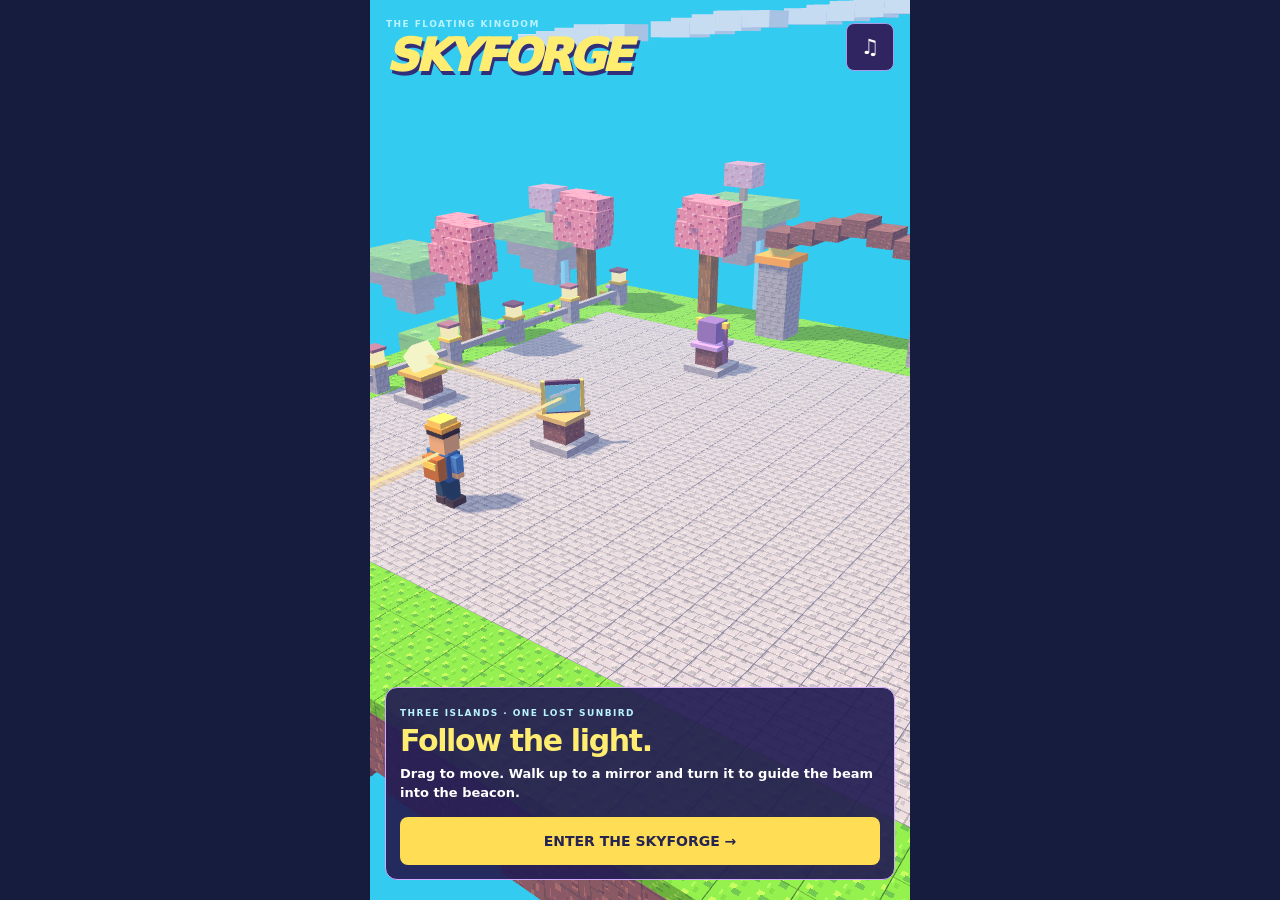
==== index.html @ f1adde7d "Publish SKYFORGE SIGNALS: three floating-island light puzzles" ====
<!doctype html><html lang="en"><head><meta charset="utf-8"><meta name="viewport" content="width=device-width,initial-scale=1,viewport-fit=cover"><title>Skyforge Signals</title><style>*{box-sizing:border-box}body{margin:0;background:#151c3d;color:white;font:700 15px system-ui}main{position:relative;width:min(100%,540px);height:100dvh;margin:auto;overflow:hidden;background:#36bceb;touch-action:none}canvas{width:100%;height:100%;display:block}header{position:absolute;inset:max(13px,env(safe-area-inset-top)) 16px auto;display:flex;align-items:center;justify-content:space-between;pointer-events:none}h1{font:1000 italic clamp(30px,9vw,45px)/.95 system-ui;letter-spacing:-.08em;color:#ffed71;text-shadow:2px 4px #322f7a;margin:4px 0}small{font-size:9px;letter-spacing:.16em;color:#b9f3ff}button{min-height:48px;border:0;border-radius:8px;background:#ffdd55;color:#262451;font:900 14px system-ui;cursor:pointer}#sound{pointer-events:auto;width:48px;background:#302560;color:white;border:1px solid #a59dea;font-size:21px}#panel,#hud{position:absolute;background:#241e53ed;border:1px solid #d2aaff;border-radius:12px;padding:14px}#panel{inset:auto 15px max(20px,env(safe-area-inset-bottom))}#hud{inset:77px 15px auto;padding:8px 12px;pointer-events:none}#hud strong{display:block;font-size:13px}h2{font-size:30px;letter-spacing:-.045em;color:#ffed71;margin:3px 0}p{font-size:13px;line-height:1.45;margin:7px 0 14px}#go{width:100%}#rotate{position:absolute;bottom:24px;right:16px;width:76px;height:72px;font-size:31px;line-height:.94;box-shadow:0 4px #d89140}#rotate span{display:block;font-size:10px;margin-top:4px}#stick{position:absolute;bottom:24px;left:16px;border:2px solid #d9d2ff90;border-radius:50%;width:88px;height:88px;pointer-events:none;background:#23225055;display:grid;place-items:center}#stick b{width:38px;height:38px;border-radius:50%;background:#ddd2ffb0}#caption{position:absolute;inset:25% 15px auto;text-align:center;font-style:italic;font-size:23px;color:#fff064;text-shadow:0 3px #34265d;pointer-events:none}[hidden]{display:none!important}
</style></head>
<body><main><canvas aria-label="Floating island and mirror puzzle"></canvas>
<header><div><small>THE FLOATING KINGDOM</small><h1>SKYFORGE</h1></div><button id="sound" aria-label="Toggle music">♫</button></header>
<div id="hud" hidden><small id="chapter"></small><strong id="task">Route light to the beacon</strong></div>
<div id="caption" role="status"></div><div id="stick" hidden><b></b></div><button id="rotate" hidden>↻<span>TURN</span></button>
<section id="panel"><small>THREE ISLANDS · ONE LOST SUNBIRD</small><h2 id="title">Follow the light.</h2><p id="desc">Drag to move. Walk up to a mirror and turn it to guide the beam into the beacon.</p><button id="go">ENTER THE SKYFORGE →</button></section></main>
<script>/**
 * @license
 * Copyright 2010-2022 Three.js Authors
 * SPDX-License-Identifier: MIT
 */
!function(t,e){"object"==typeof exports&&"undefined"!=typeof module?e(exports):"function"==typeof define&&define.amd?define(["exports"],e):e((t="undefined"!=typeof globalThis?globalThis:t||self).THREE={})}(this,(function(t){"use strict";const e="147",i=100,n=300,r=301,s=302,a=303,o=304,l=306,c=1e3,h=1001,u=1002,d=1003,p=1004,m=1005,f=1006,g=1007,v=1008,x=1009,_=1012,y=1014,M=1015,b=1016,S=1020,w=1023,T=1026,A=1027,E=33776,C=33777,L=33778,R=33779,P=35840,I=35841,D=35842,N=35843,O=37492,z=37496,U=37808,B=37809,F=37810,k=37811,G=37812,V=37813,H=37814,W=37815,j=37816,q=37817,X=37818,Y=37819,Z=37820,J=37821,K=36492,$=2300,Q=2301,tt=2302,et=2400,it=2401,nt=2402,rt=2500,st=2501,at=3e3,ot=3001,lt="srgb",ct="srgb-linear",ht=7680,ut=35044,dt="300 es",pt=1035;class mt{addEventListener(t,e){void 0===this._listeners&&(this._listeners={});const i=this._listeners;void 0===i[t]&&(i[t]=[]),-1===i[t].indexOf(e)&&i[t].push(e)}hasEventListener(t,e){if(void 0===this._listeners)return!1;const i=this._listeners;return void 0!==i[t]&&-1!==i[t].indexOf(e)}removeEventListener(t,e){if(void 0===this._listeners)return;const i=this._listeners[t];if(void 0!==i){const t=i.indexOf(e);-1!==t&&i.splice(t,1)}}dispatchEvent(t){if(void 0===this._listeners)return;const e=this._listeners[t.type];if(void 0!==e){t.target=this;const i=e.slice(0);for(let e=0,n=i.length;e<n;e++)i[e].call(this,t);t.target=null}}}const ft=["00","01","02","03","04","05","06","07","08","09","0a","0b","0c","0d","0e","0f","10","11","12","13","14","15","16","17","18","19","1a","1b","1c","1d","1e","1f","20","21","22","23","24","25","26","27","28","29","2a","2b","2c","2d","2e","2f","30","31","32","33","34","35","36","37","38","39","3a","3b","3c","3d","3e","3f","40","41","42","43","44","45","46","47","48","49","4a","4b","4c","4d","4e","4f","50","51","52","53","54","55","56","57","58","59","5a","5b","5c","5d","5e","5f","60","61","62","63","64","65","66","67","68","69","6a","6b","6c","6d","6e","6f","70","71","72","73","74","75","76","77","78","79","7a","7b","7c","7d","7e","7f","80","81","82","83","84","85","86","87","88","89","8a","8b","8c","8d","8e","8f","90","91","92","93","94","95","96","97","98","99","9a","9b","9c","9d","9e","9f","a0","a1","a2","a3","a4","a5","a6","a7","a8","a9","aa","ab","ac","ad","ae","af","b0","b1","b2","b3","b4","b5","b6","b7","b8","b9","ba","bb","bc","bd","be","bf","c0","c1","c2","c3","c4","c5","c6","c7","c8","c9","ca","cb","cc","cd","ce","cf","d0","d1","d2","d3","d4","d5","d6","d7","d8","d9","da","db","dc","dd","de","df","e0","e1","e2","e3","e4","e5","e6","e7","e8","e9","ea","eb","ec","ed","ee","ef","f0","f1","f2","f3","f4","f5","f6","f7","f8","f9","fa","fb","fc","fd","fe","ff"];let gt=1234567;const vt=Math.PI/180,xt=180/Math.PI;function _t(){const t=4294967295*Math.random()|0,e=4294967295*Math.random()|0,i=4294967295*Math.random()|0,n=4294967295*Math.random()|0;return(ft[255&t]+ft[t>>8&255]+ft[t>>16&255]+ft[t>>24&255]+"-"+ft[255&e]+ft[e>>8&255]+"-"+ft[e>>16&15|64]+ft[e>>24&255]+"-"+ft[63&i|128]+ft[i>>8&255]+"-"+ft[i>>16&255]+ft[i>>24&255]+ft[255&n]+ft[n>>8&255]+ft[n>>16&255]+ft[n>>24&255]).toLowerCase()}function yt(t,e,i){return Math.max(e,Math.min(i,t))}function Mt(t,e){return(t%e+e)%e}function bt(t,e,i){return(1-i)*t+i*e}function St(t){return 0==(t&t-1)&&0!==t}function wt(t){return Math.pow(2,Math.ceil(Math.log(t)/Math.LN2))}function Tt(t){return Math.pow(2,Math.floor(Math.log(t)/Math.LN2))}function At(t,e){switch(e.constructor){case Float32Array:return t;case Uint16Array:return t/65535;case Uint8Array:return t/255;case Int16Array:return Math.max(t/32767,-1);case Int8Array:return Math.max(t/127,-1);default:throw new Error("Invalid component type.")}}function Et(t,e){switch(e.constructor){case Float32Array:return t;case Uint16Array:return Math.round(65535*t);case Uint8Array:return Math.round(255*t);case Int16Array:return Math.round(32767*t);case Int8Array:return Math.round(127*t);default:throw new Error("Invalid component type.")}}var Ct=Object.freeze({__proto__:null,DEG2RAD:vt,RAD2DEG:xt,generateUUID:_t,clamp:yt,euclideanModulo:Mt,mapLinear:function(t,e,i,n,r){return n+(t-e)*(r-n)/(i-e)},inverseLerp:function(t,e,i){return t!==e?(i-t)/(e-t):0},lerp:bt,damp:function(t,e,i,n){return bt(t,e,1-Math.exp(-i*n))},pingpong:function(t,e=1){return e-Math.abs(Mt(t,2*e)-e)},smoothstep:function(t,e,i){return t<=e?0:t>=i?1:(t=(t-e)/(i-e))*t*(3-2*t)},smootherstep:function(t,e,i){return t<=e?0:t>=i?1:(t=(t-e)/(i-e))*t*t*(t*(6*t-15)+10)},randInt:function(t,e){return t+Math.floor(Math.random()*(e-t+1))},randFloat:function(t,e){return t+Math.random()*(e-t)},randFloatSpread:function(t){return t*(.5-Math.random())},seededRandom:function(t){void 0!==t&&(gt=t);let e=gt+=1831565813;return e=Math.imul(e^e>>>15,1|e),e^=e+Math.imul(e^e>>>7,61|e),((e^e>>>14)>>>0)/4294967296},degToRad:function(t){return t*vt},radToDeg:function(t){return t*xt},isPowerOfTwo:St,ceilPowerOfTwo:wt,floorPowerOfTwo:Tt,setQuaternionFromProperEuler:function(t,e,i,n,r){const s=Math.cos,a=Math.sin,o=s(i/2),l=a(i/2),c=s((e+n)/2),h=a((e+n)/2),u=s((e-n)/2),d=a((e-n)/2),p=s((n-e)/2),m=a((n-e)/2);switch(r){case"XYX":t.set(o*h,l*u,l*d,o*c);break;case"YZY":t.set(l*d,o*h,l*u,o*c);break;case"ZXZ":t.set(l*u,l*d,o*h,o*c);break;case"XZX":t.set(o*h,l*m,l*p,o*c);break;case"YXY":t.set(l*p,o*h,l*m,o*c);break;case"ZYZ":t.set(l*m,l*p,o*h,o*c);break;default:console.warn("THREE.MathUtils: .setQuaternionFromProperEuler() encountered an unknown order: "+r)}},normalize:Et,denormalize:At});class Lt{constructor(t=0,e=0){Lt.prototype.isVector2=!0,this.x=t,this.y=e}get width(){return this.x}set width(t){this.x=t}get height(){return this.y}set height(t){this.y=t}set(t,e){return this.x=t,this.y=e,this}setScalar(t){return this.x=t,this.y=t,this}setX(t){return this.x=t,this}setY(t){return this.y=t,this}setComponent(t,e){switch(t){case 0:this.x=e;break;case 1:this.y=e;break;default:throw new Error("index is out of range: "+t)}return this}getComponent(t){switch(t){case 0:return this.x;case 1:return this.y;default:throw new Error("index is out of range: "+t)}}clone(){return new this.constructor(this.x,this.y)}copy(t){return this.x=t.x,this.y=t.y,this}add(t){return this.x+=t.x,this.y+=t.y,this}addScalar(t){return this.x+=t,this.y+=t,this}addVectors(t,e){return this.x=t.x+e.x,this.y=t.y+e.y,this}addScaledVector(t,e){return this.x+=t.x*e,this.y+=t.y*e,this}sub(t){return this.x-=t.x,this.y-=t.y,this}subScalar(t){return this.x-=t,this.y-=t,this}subVectors(t,e){return this.x=t.x-e.x,this.y=t.y-e.y,this}multiply(t){return this.x*=t.x,this.y*=t.y,this}multiplyScalar(t){return this.x*=t,this.y*=t,this}divide(t){return this.x/=t.x,this.y/=t.y,this}divideScalar(t){return this.multiplyScalar(1/t)}applyMatrix3(t){const e=this.x,i=this.y,n=t.elements;return this.x=n[0]*e+n[3]*i+n[6],this.y=n[1]*e+n[4]*i+n[7],this}min(t){return this.x=Math.min(this.x,t.x),this.y=Math.min(this.y,t.y),this}max(t){return this.x=Math.max(this.x,t.x),this.y=Math.max(this.y,t.y),this}clamp(t,e){return this.x=Math.max(t.x,Math.min(e.x,this.x)),this.y=Math.max(t.y,Math.min(e.y,this.y)),this}clampScalar(t,e){return this.x=Math.max(t,Math.min(e,this.x)),this.y=Math.max(t,Math.min(e,this.y)),this}clampLength(t,e){const i=this.length();return this.divideScalar(i||1).multiplyScalar(Math.max(t,Math.min(e,i)))}floor(){return this.x=Math.floor(this.x),this.y=Math.floor(this.y),this}ceil(){return this.x=Math.ceil(this.x),this.y=Math.ceil(this.y),this}round(){return this.x=Math.round(this.x),this.y=Math.round(this.y),this}roundToZero(){return this.x=this.x<0?Math.ceil(this.x):Math.floor(this.x),this.y=this.y<0?Math.ceil(this.y):Math.floor(this.y),this}negate(){return this.x=-this.x,this.y=-this.y,this}dot(t){return this.x*t.x+this.y*t.y}cross(t){return this.x*t.y-this.y*t.x}lengthSq(){return this.x*this.x+this.y*this.y}length(){return Math.sqrt(this.x*this.x+this.y*this.y)}manhattanLength(){return Math.abs(this.x)+Math.abs(this.y)}normalize(){return this.divideScalar(this.length()||1)}angle(){return Math.atan2(-this.y,-this.x)+Math.PI}distanceTo(t){return Math.sqrt(this.distanceToSquared(t))}distanceToSquared(t){const e=this.x-t.x,i=this.y-t.y;return e*e+i*i}manhattanDistanceTo(t){return Math.abs(this.x-t.x)+Math.abs(this.y-t.y)}setLength(t){return this.normalize().multiplyScalar(t)}lerp(t,e){return this.x+=(t.x-this.x)*e,this.y+=(t.y-this.y)*e,this}lerpVectors(t,e,i){return this.x=t.x+(e.x-t.x)*i,this.y=t.y+(e.y-t.y)*i,this}equals(t){return t.x===this.x&&t.y===this.y}fromArray(t,e=0){return this.x=t[e],this.y=t[e+1],this}toArray(t=[],e=0){return t[e]=this.x,t[e+1]=this.y,t}fromBufferAttribute(t,e){return this.x=t.getX(e),this.y=t.getY(e),this}rotateAround(t,e){const i=Math.cos(e),n=Math.sin(e),r=this.x-t.x,s=this.y-t.y;return this.x=r*i-s*n+t.x,this.y=r*n+s*i+t.y,this}random(){return this.x=Math.random(),this.y=Math.random(),this}*[Symbol.iterator](){yield this.x,yield this.y}}class Rt{constructor(){Rt.prototype.isMatrix3=!0,this.elements=[1,0,0,0,1,0,0,0,1]}set(t,e,i,n,r,s,a,o,l){const c=this.elements;return c[0]=t,c[1]=n,c[2]=a,c[3]=e,c[4]=r,c[5]=o,c[6]=i,c[7]=s,c[8]=l,this}identity(){return this.set(1,0,0,0,1,0,0,0,1),this}copy(t){const e=this.elements,i=t.elements;return e[0]=i[0],e[1]=i[1],e[2]=i[2],e[3]=i[3],e[4]=i[4],e[5]=i[5],e[6]=i[6],e[7]=i[7],e[8]=i[8],this}extractBasis(t,e,i){return t.setFromMatrix3Column(this,0),e.setFromMatrix3Column(this,1),i.setFromMatrix3Column(this,2),this}setFromMatrix4(t){const e=t.elements;return this.set(e[0],e[4],e[8],e[1],e[5],e[9],e[2],e[6],e[10]),this}multiply(t){return this.multiplyMatrices(this,t)}premultiply(t){return this.multiplyMatrices(t,this)}multiplyMatrices(t,e){const i=t.elements,n=e.elements,r=this.elements,s=i[0],a=i[3],o=i[6],l=i[1],c=i[4],h=i[7],u=i[2],d=i[5],p=i[8],m=n[0],f=n[3],g=n[6],v=n[1],x=n[4],_=n[7],y=n[2],M=n[5],b=n[8];return r[0]=s*m+a*v+o*y,r[3]=s*f+a*x+o*M,r[6]=s*g+a*_+o*b,r[1]=l*m+c*v+h*y,r[4]=l*f+c*x+h*M,r[7]=l*g+c*_+h*b,r[2]=u*m+d*v+p*y,r[5]=u*f+d*x+p*M,r[8]=u*g+d*_+p*b,this}multiplyScalar(t){const e=this.elements;return e[0]*=t,e[3]*=t,e[6]*=t,e[1]*=t,e[4]*=t,e[7]*=t,e[2]*=t,e[5]*=t,e[8]*=t,this}determinant(){const t=this.elements,e=t[0],i=t[1],n=t[2],r=t[3],s=t[4],a=t[5],o=t[6],l=t[7],c=t[8];return e*s*c-e*a*l-i*r*c+i*a*o+n*r*l-n*s*o}invert(){const t=this.elements,e=t[0],i=t[1],n=t[2],r=t[3],s=t[4],a=t[5],o=t[6],l=t[7],c=t[8],h=c*s-a*l,u=a*o-c*r,d=l*r-s*o,p=e*h+i*u+n*d;if(0===p)return this.set(0,0,0,0,0,0,0,0,0);const m=1/p;return t[0]=h*m,t[1]=(n*l-c*i)*m,t[2]=(a*i-n*s)*m,t[3]=u*m,t[4]=(c*e-n*o)*m,t[5]=(n*r-a*e)*m,t[6]=d*m,t[7]=(i*o-l*e)*m,t[8]=(s*e-i*r)*m,this}transpose(){let t;const e=this.elements;return t=e[1],e[1]=e[3],e[3]=t,t=e[2],e[2]=e[6],e[6]=t,t=e[5],e[5]=e[7],e[7]=t,this}getNormalMatrix(t){return this.setFromMatrix4(t).invert().transpose()}transposeIntoArray(t){const e=this.elements;return t[0]=e[0],t[1]=e[3],t[2]=e[6],t[3]=e[1],t[4]=e[4],t[5]=e[7],t[6]=e[2],t[7]=e[5],t[8]=e[8],this}setUvTransform(t,e,i,n,r,s,a){const o=Math.cos(r),l=Math.sin(r);return this.set(i*o,i*l,-i*(o*s+l*a)+s+t,-n*l,n*o,-n*(-l*s+o*a)+a+e,0,0,1),this}scale(t,e){return this.premultiply(Pt.makeScale(t,e)),this}rotate(t){return this.premultiply(Pt.makeRotation(-t)),this}translate(t,e){return this.premultiply(Pt.makeTranslation(t,e)),this}makeTranslation(t,e){return this.set(1,0,t,0,1,e,0,0,1),this}makeRotation(t){const e=Math.cos(t),i=Math.sin(t);return this.set(e,-i,0,i,e,0,0,0,1),this}makeScale(t,e){return this.set(t,0,0,0,e,0,0,0,1),this}equals(t){const e=this.elements,i=t.elements;for(let t=0;t<9;t++)if(e[t]!==i[t])return!1;return!0}fromArray(t,e=0){for(let i=0;i<9;i++)this.elements[i]=t[i+e];return this}toArray(t=[],e=0){const i=this.elements;return t[e]=i[0],t[e+1]=i[1],t[e+2]=i[2],t[e+3]=i[3],t[e+4]=i[4],t[e+5]=i[5],t[e+6]=i[6],t[e+7]=i[7],t[e+8]=i[8],t}clone(){return(new this.constructor).fromArray(this.elements)}}const Pt=new Rt;function It(t){for(let e=t.length-1;e>=0;--e)if(t[e]>=65535)return!0;return!1}const Dt={Int8Array:Int8Array,Uint8Array:Uint8Array,Uint8ClampedArray:Uint8ClampedArray,Int16Array:Int16Array,Uint16Array:Uint16Array,Int32Array:Int32Array,Uint32Array:Uint32Array,Float32Array:Float32Array,Float64Array:Float64Array};function Nt(t,e){return new Dt[t](e)}function Ot(t){return document.createElementNS("http://www.w3.org/1999/xhtml",t)}function zt(t){return t<.04045?.0773993808*t:Math.pow(.9478672986*t+.0521327014,2.4)}function Ut(t){return t<.0031308?12.92*t:1.055*Math.pow(t,.41666)-.055}const Bt={[lt]:{[ct]:zt},[ct]:{[lt]:Ut}},Ft={legacyMode:!0,get workingColorSpace(){return ct},set workingColorSpace(t){console.warn("THREE.ColorManagement: .workingColorSpace is readonly.")},convert:function(t,e,i){if(this.legacyMode||e===i||!e||!i)return t;if(Bt[e]&&void 0!==Bt[e][i]){const n=Bt[e][i];return t.r=n(t.r),t.g=n(t.g),t.b=n(t.b),t}throw new Error("Unsupported color space conversion.")},fromWorkingColorSpace:function(t,e){return this.convert(t,this.workingColorSpace,e)},toWorkingColorSpace:function(t,e){return this.convert(t,e,this.workingColorSpace)}},kt={aliceblue:15792383,antiquewhite:16444375,aqua:65535,aquamarine:8388564,azure:15794175,beige:16119260,bisque:16770244,black:0,blanchedalmond:16772045,blue:255,blueviolet:9055202,brown:10824234,burlywood:14596231,cadetblue:6266528,chartreuse:8388352,chocolate:13789470,coral:16744272,cornflowerblue:6591981,cornsilk:16775388,crimson:14423100,cyan:65535,darkblue:139,darkcyan:35723,darkgoldenrod:12092939,darkgray:11119017,darkgreen:25600,darkgrey:11119017,darkkhaki:12433259,darkmagenta:9109643,darkolivegreen:5597999,darkorange:16747520,darkorchid:10040012,darkred:9109504,darksalmon:15308410,darkseagreen:9419919,darkslateblue:4734347,darkslategray:3100495,darkslategrey:3100495,darkturquoise:52945,darkviolet:9699539,deeppink:16716947,deepskyblue:49151,dimgray:6908265,dimgrey:6908265,dodgerblue:2003199,firebrick:11674146,floralwhite:16775920,forestgreen:2263842,fuchsia:16711935,gainsboro:14474460,ghostwhite:16316671,gold:16766720,goldenrod:14329120,gray:8421504,green:32768,greenyellow:11403055,grey:8421504,honeydew:15794160,hotpink:16738740,indianred:13458524,indigo:4915330,ivory:16777200,khaki:15787660,lavender:15132410,lavenderblush:16773365,lawngreen:8190976,lemonchiffon:16775885,lightblue:11393254,lightcoral:15761536,lightcyan:14745599,lightgoldenrodyellow:16448210,lightgray:13882323,lightgreen:9498256,lightgrey:13882323,lightpink:16758465,lightsalmon:16752762,lightseagreen:2142890,lightskyblue:8900346,lightslategray:7833753,lightslategrey:7833753,lightsteelblue:11584734,lightyellow:16777184,lime:65280,limegreen:3329330,linen:16445670,magenta:16711935,maroon:8388608,mediumaquamarine:6737322,mediumblue:205,mediumorchid:12211667,mediumpurple:9662683,mediumseagreen:3978097,mediumslateblue:8087790,mediumspringgreen:64154,mediumturquoise:4772300,mediumvioletred:13047173,midnightblue:1644912,mintcream:16121850,mistyrose:16770273,moccasin:16770229,navajowhite:16768685,navy:128,oldlace:16643558,olive:8421376,olivedrab:7048739,orange:16753920,orangered:16729344,orchid:14315734,palegoldenrod:15657130,palegreen:10025880,paleturquoise:11529966,palevioletred:14381203,papayawhip:16773077,peachpuff:16767673,peru:13468991,pink:16761035,plum:14524637,powderblue:11591910,purple:8388736,rebeccapurple:6697881,red:16711680,rosybrown:12357519,royalblue:4286945,saddlebrown:9127187,salmon:16416882,sandybrown:16032864,seagreen:3050327,seashell:16774638,sienna:10506797,silver:12632256,skyblue:8900331,slateblue:6970061,slategray:7372944,slategrey:7372944,snow:16775930,springgreen:65407,steelblue:4620980,tan:13808780,teal:32896,thistle:14204888,tomato:16737095,turquoise:4251856,violet:15631086,wheat:16113331,white:16777215,whitesmoke:16119285,yellow:16776960,yellowgreen:10145074},Gt={r:0,g:0,b:0},Vt={h:0,s:0,l:0},Ht={h:0,s:0,l:0};function Wt(t,e,i){return i<0&&(i+=1),i>1&&(i-=1),i<1/6?t+6*(e-t)*i:i<.5?e:i<2/3?t+6*(e-t)*(2/3-i):t}function jt(t,e){return e.r=t.r,e.g=t.g,e.b=t.b,e}class qt{constructor(t,e,i){return this.isColor=!0,this.r=1,this.g=1,this.b=1,void 0===e&&void 0===i?this.set(t):this.setRGB(t,e,i)}set(t){return t&&t.isColor?this.copy(t):"number"==typeof t?this.setHex(t):"string"==typeof t&&this.setStyle(t),this}setScalar(t){return this.r=t,this.g=t,this.b=t,this}setHex(t,e="srgb"){return t=Math.floor(t),this.r=(t>>16&255)/255,this.g=(t>>8&255)/255,this.b=(255&t)/255,Ft.toWorkingColorSpace(this,e),this}setRGB(t,e,i,n=Ft.workingColorSpace){return this.r=t,this.g=e,this.b=i,Ft.toWorkingColorSpace(this,n),this}setHSL(t,e,i,n=Ft.workingColorSpace){if(t=Mt(t,1),e=yt(e,0,1),i=yt(i,0,1),0===e)this.r=this.g=this.b=i;else{const n=i<=.5?i*(1+e):i+e-i*e,r=2*i-n;this.r=Wt(r,n,t+1/3),this.g=Wt(r,n,t),this.b=Wt(r,n,t-1/3)}return Ft.toWorkingColorSpace(this,n),this}setStyle(t,e="srgb"){function i(e){void 0!==e&&parseFloat(e)<1&&console.warn("THREE.Color: Alpha component of "+t+" will be ignored.")}let n;if(n=/^((?:rgb|hsl)a?)\(([^\)]*)\)/.exec(t)){let t;const r=n[1],s=n[2];switch(r){case"rgb":case"rgba":if(t=/^\s*(\d+)\s*,\s*(\d+)\s*,\s*(\d+)\s*(?:,\s*(\d*\.?\d+)\s*)?$/.exec(s))return this.r=Math.min(255,parseInt(t[1],10))/255,this.g=Math.min(255,parseInt(t[2],10))/255,this.b=Math.min(255,parseInt(t[3],10))/255,Ft.toWorkingColorSpace(this,e),i(t[4]),this;if(t=/^\s*(\d+)\%\s*,\s*(\d+)\%\s*,\s*(\d+)\%\s*(?:,\s*(\d*\.?\d+)\s*)?$/.exec(s))return this.r=Math.min(100,parseInt(t[1],10))/100,this.g=Math.min(100,parseInt(t[2],10))/100,this.b=Math.min(100,parseInt(t[3],10))/100,Ft.toWorkingColorSpace(this,e),i(t[4]),this;break;case"hsl":case"hsla":if(t=/^\s*(\d*\.?\d+)\s*,\s*(\d*\.?\d+)\%\s*,\s*(\d*\.?\d+)\%\s*(?:,\s*(\d*\.?\d+)\s*)?$/.exec(s)){const n=parseFloat(t[1])/360,r=parseFloat(t[2])/100,s=parseFloat(t[3])/100;return i(t[4]),this.setHSL(n,r,s,e)}}}else if(n=/^\#([A-Fa-f\d]+)$/.exec(t)){const t=n[1],i=t.length;if(3===i)return this.r=parseInt(t.charAt(0)+t.charAt(0),16)/255,this.g=parseInt(t.charAt(1)+t.charAt(1),16)/255,this.b=parseInt(t.charAt(2)+t.charAt(2),16)/255,Ft.toWorkingColorSpace(this,e),this;if(6===i)return this.r=parseInt(t.charAt(0)+t.charAt(1),16)/255,this.g=parseInt(t.charAt(2)+t.charAt(3),16)/255,this.b=parseInt(t.charAt(4)+t.charAt(5),16)/255,Ft.toWorkingColorSpace(this,e),this}return t&&t.length>0?this.setColorName(t,e):this}setColorName(t,e="srgb"){const i=kt[t.toLowerCase()];return void 0!==i?this.setHex(i,e):console.warn("THREE.Color: Unknown color "+t),this}clone(){return new this.constructor(this.r,this.g,this.b)}copy(t){return this.r=t.r,this.g=t.g,this.b=t.b,this}copySRGBToLinear(t){return this.r=zt(t.r),this.g=zt(t.g),this.b=zt(t.b),this}copyLinearToSRGB(t){return this.r=Ut(t.r),this.g=Ut(t.g),this.b=Ut(t.b),this}convertSRGBToLinear(){return this.copySRGBToLinear(this),this}convertLinearToSRGB(){return this.copyLinearToSRGB(this),this}getHex(t="srgb"){return Ft.fromWorkingColorSpace(jt(this,Gt),t),yt(255*Gt.r,0,255)<<16^yt(255*Gt.g,0,255)<<8^yt(255*Gt.b,0,255)<<0}getHexString(t="srgb"){return("000000"+this.getHex(t).toString(16)).slice(-6)}getHSL(t,e=Ft.workingColorSpace){Ft.fromWorkingColorSpace(jt(this,Gt),e);const i=Gt.r,n=Gt.g,r=Gt.b,s=Math.max(i,n,r),a=Math.min(i,n,r);let o,l;const c=(a+s)/2;if(a===s)o=0,l=0;else{const t=s-a;switch(l=c<=.5?t/(s+a):t/(2-s-a),s){case i:o=(n-r)/t+(n<r?6:0);break;case n:o=(r-i)/t+2;break;case r:o=(i-n)/t+4}o/=6}return t.h=o,t.s=l,t.l=c,t}getRGB(t,e=Ft.workingColorSpace){return Ft.fromWorkingColorSpace(jt(this,Gt),e),t.r=Gt.r,t.g=Gt.g,t.b=Gt.b,t}getStyle(t="srgb"){return Ft.fromWorkingColorSpace(jt(this,Gt),t),t!==lt?`color(${t} ${Gt.r} ${Gt.g} ${Gt.b})`:`rgb(${255*Gt.r|0},${255*Gt.g|0},${255*Gt.b|0})`}offsetHSL(t,e,i){return this.getHSL(Vt),Vt.h+=t,Vt.s+=e,Vt.l+=i,this.setHSL(Vt.h,Vt.s,Vt.l),this}add(t){return this.r+=t.r,this.g+=t.g,this.b+=t.b,this}addColors(t,e){return this.r=t.r+e.r,this.g=t.g+e.g,this.b=t.b+e.b,this}addScalar(t){return this.r+=t,this.g+=t,this.b+=t,this}sub(t){return this.r=Math.max(0,this.r-t.r),this.g=Math.max(0,this.g-t.g),this.b=Math.max(0,this.b-t.b),this}multiply(t){return this.r*=t.r,this.g*=t.g,this.b*=t.b,this}multiplyScalar(t){return this.r*=t,this.g*=t,this.b*=t,this}lerp(t,e){return this.r+=(t.r-this.r)*e,this.g+=(t.g-this.g)*e,this.b+=(t.b-this.b)*e,this}lerpColors(t,e,i){return this.r=t.r+(e.r-t.r)*i,this.g=t.g+(e.g-t.g)*i,this.b=t.b+(e.b-t.b)*i,this}lerpHSL(t,e){this.getHSL(Vt),t.getHSL(Ht);const i=bt(Vt.h,Ht.h,e),n=bt(Vt.s,Ht.s,e),r=bt(Vt.l,Ht.l,e);return this.setHSL(i,n,r),this}equals(t){return t.r===this.r&&t.g===this.g&&t.b===this.b}fromArray(t,e=0){return this.r=t[e],this.g=t[e+1],this.b=t[e+2],this}toArray(t=[],e=0){return t[e]=this.r,t[e+1]=this.g,t[e+2]=this.b,t}fromBufferAttribute(t,e){return this.r=t.getX(e),this.g=t.getY(e),this.b=t.getZ(e),this}toJSON(){return this.getHex()}*[Symbol.iterator](){yield this.r,yield this.g,yield this.b}}let Xt;qt.NAMES=kt;class Yt{static getDataURL(t){if(/^data:/i.test(t.src))return t.src;if("undefined"==typeof HTMLCanvasElement)return t.src;let e;if(t instanceof HTMLCanvasElement)e=t;else{void 0===Xt&&(Xt=Ot("canvas")),Xt.width=t.width,Xt.height=t.height;const i=Xt.getContext("2d");t instanceof ImageData?i.putImageData(t,0,0):i.drawImage(t,0,0,t.width,t.height),e=Xt}return e.width>2048||e.height>2048?(console.warn("THREE.ImageUtils.getDataURL: Image converted to jpg for performance reasons",t),e.toDataURL("image/jpeg",.6)):e.toDataURL("image/png")}static sRGBToLinear(t){if("undefined"!=typeof HTMLImageElement&&t instanceof HTMLImageElement||"undefined"!=typeof HTMLCanvasElement&&t instanceof HTMLCanvasElement||"undefined"!=typeof ImageBitmap&&t instanceof ImageBitmap){const e=Ot("canvas");e.width=t.width,e.height=t.height;const i=e.getContext("2d");i.drawImage(t,0,0,t.width,t.height);const n=i.getImageData(0,0,t.width,t.height),r=n.data;for(let t=0;t<r.length;t++)r[t]=255*zt(r[t]/255);return i.putImageData(n,0,0),e}if(t.data){const e=t.data.slice(0);for(let t=0;t<e.length;t++)e instanceof Uint8Array||e instanceof Uint8ClampedArray?e[t]=Math.floor(255*zt(e[t]/255)):e[t]=zt(e[t]);return{data:e,width:t.width,height:t.height}}return console.warn("THREE.ImageUtils.sRGBToLinear(): Unsupported image type. No color space conversion applied."),t}}class Zt{constructor(t=null){this.isSource=!0,this.uuid=_t(),this.data=t,this.version=0}set needsUpdate(t){!0===t&&this.version++}toJSON(t){const e=void 0===t||"string"==typeof t;if(!e&&void 0!==t.images[this.uuid])return t.images[this.uuid];const i={uuid:this.uuid,url:""},n=this.data;if(null!==n){let t;if(Array.isArray(n)){t=[];for(let e=0,i=n.length;e<i;e++)n[e].isDataTexture?t.push(Jt(n[e].image)):t.push(Jt(n[e]))}else t=Jt(n);i.url=t}return e||(t.images[this.uuid]=i),i}}function Jt(t){return"undefined"!=typeof HTMLImageElement&&t instanceof HTMLImageElement||"undefined"!=typeof HTMLCanvasElement&&t instanceof HTMLCanvasElement||"undefined"!=typeof ImageBitmap&&t instanceof ImageBitmap?Yt.getDataURL(t):t.data?{data:Array.from(t.data),width:t.width,height:t.height,type:t.data.constructor.name}:(console.warn("THREE.Texture: Unable to serialize Texture."),{})}let Kt=0;class $t extends mt{constructor(t=$t.DEFAULT_IMAGE,e=$t.DEFAULT_MAPPING,i=1001,n=1001,r=1006,s=1008,a=1023,o=1009,l=$t.DEFAULT_ANISOTROPY,c=3e3){super(),this.isTexture=!0,Object.defineProperty(this,"id",{value:Kt++}),this.uuid=_t(),this.name="",this.source=new Zt(t),this.mipmaps=[],this.mapping=e,this.wrapS=i,this.wrapT=n,this.magFilter=r,this.minFilter=s,this.anisotropy=l,this.format=a,this.internalFormat=null,this.type=o,this.offset=new Lt(0,0),this.repeat=new Lt(1,1),this.center=new Lt(0,0),this.rotation=0,this.matrixAutoUpdate=!0,this.matrix=new Rt,this.generateMipmaps=!0,this.premultiplyAlpha=!1,this.flipY=!0,this.unpackAlignment=4,this.encoding=c,this.userData={},this.version=0,this.onUpdate=null,this.isRenderTargetTexture=!1,this.needsPMREMUpdate=!1}get image(){return this.source.data}set image(t){this.source.data=t}updateMatrix(){this.matrix.setUvTransform(this.offset.x,this.offset.y,this.repeat.x,this.repeat.y,this.rotation,this.center.x,this.center.y)}clone(){return(new this.constructor).copy(this)}copy(t){return this.name=t.name,this.source=t.source,this.mipmaps=t.mipmaps.slice(0),this.mapping=t.mapping,this.wrapS=t.wrapS,this.wrapT=t.wrapT,this.magFilter=t.magFilter,this.minFilter=t.minFilter,this.anisotropy=t.anisotropy,this.format=t.format,this.internalFormat=t.internalFormat,this.type=t.type,this.offset.copy(t.offset),this.repeat.copy(t.repeat),this.center.copy(t.center),this.rotation=t.rotation,this.matrixAutoUpdate=t.matrixAutoUpdate,this.matrix.copy(t.matrix),this.generateMipmaps=t.generateMipmaps,this.premultiplyAlpha=t.premultiplyAlpha,this.flipY=t.flipY,this.unpackAlignment=t.unpackAlignment,this.encoding=t.encoding,this.userData=JSON.parse(JSON.stringify(t.userData)),this.needsUpdate=!0,this}toJSON(t){const e=void 0===t||"string"==typeof t;if(!e&&void 0!==t.textures[this.uuid])return t.textures[this.uuid];const i={metadata:{version:4.5,type:"Texture",generator:"Texture.toJSON"},uuid:this.uuid,name:this.name,image:this.source.toJSON(t).uuid,mapping:this.mapping,repeat:[this.repeat.x,this.repeat.y],offset:[this.offset.x,this.offset.y],center:[this.center.x,this.center.y],rotation:this.rotation,wrap:[this.wrapS,this.wrapT],format:this.format,type:this.type,encoding:this.encoding,minFilter:this.minFilter,magFilter:this.magFilter,anisotropy:this.anisotropy,flipY:this.flipY,premultiplyAlpha:this.premultiplyAlpha,unpackAlignment:this.unpackAlignment};return"{}"!==JSON.stringify(this.userData)&&(i.userData=this.userData),e||(t.textures[this.uuid]=i),i}dispose(){this.dispatchEvent({type:"dispose"})}transformUv(t){if(this.mapping!==n)return t;if(t.applyMatrix3(this.matrix),t.x<0||t.x>1)switch(this.wrapS){case c:t.x=t.x-Math.floor(t.x);break;case h:t.x=t.x<0?0:1;break;case u:1===Math.abs(Math.floor(t.x)%2)?t.x=Math.ceil(t.x)-t.x:t.x=t.x-Math.floor(t.x)}if(t.y<0||t.y>1)switch(this.wrapT){case c:t.y=t.y-Math.floor(t.y);break;case h:t.y=t.y<0?0:1;break;case u:1===Math.abs(Math.floor(t.y)%2)?t.y=Math.ceil(t.y)-t.y:t.y=t.y-Math.floor(t.y)}return this.flipY&&(t.y=1-t.y),t}set needsUpdate(t){!0===t&&(this.version++,this.source.needsUpdate=!0)}}$t.DEFAULT_IMAGE=null,$t.DEFAULT_MAPPING=n,$t.DEFAULT_ANISOTROPY=1;class Qt{constructor(t=0,e=0,i=0,n=1){Qt.prototype.isVector4=!0,this.x=t,this.y=e,this.z=i,this.w=n}get width(){return this.z}set width(t){this.z=t}get height(){return this.w}set height(t){this.w=t}set(t,e,i,n){return this.x=t,this.y=e,this.z=i,this.w=n,this}setScalar(t){return this.x=t,this.y=t,this.z=t,this.w=t,this}setX(t){return this.x=t,this}setY(t){return this.y=t,this}setZ(t){return this.z=t,this}setW(t){return this.w=t,this}setComponent(t,e){switch(t){case 0:this.x=e;break;case 1:this.y=e;break;case 2:this.z=e;break;case 3:this.w=e;break;default:throw new Error("index is out of range: "+t)}return this}getComponent(t){switch(t){case 0:return this.x;case 1:return this.y;case 2:return this.z;case 3:return this.w;default:throw new Error("index is out of range: "+t)}}clone(){return new this.constructor(this.x,this.y,this.z,this.w)}copy(t){return this.x=t.x,this.y=t.y,this.z=t.z,this.w=void 0!==t.w?t.w:1,this}add(t){return this.x+=t.x,this.y+=t.y,this.z+=t.z,this.w+=t.w,this}addScalar(t){return this.x+=t,this.y+=t,this.z+=t,this.w+=t,this}addVectors(t,e){return this.x=t.x+e.x,this.y=t.y+e.y,this.z=t.z+e.z,this.w=t.w+e.w,this}addScaledVector(t,e){return this.x+=t.x*e,this.y+=t.y*e,this.z+=t.z*e,this.w+=t.w*e,this}sub(t){return this.x-=t.x,this.y-=t.y,this.z-=t.z,this.w-=t.w,this}subScalar(t){return this.x-=t,this.y-=t,this.z-=t,this.w-=t,this}subVectors(t,e){return this.x=t.x-e.x,this.y=t.y-e.y,this.z=t.z-e.z,this.w=t.w-e.w,this}multiply(t){return this.x*=t.x,this.y*=t.y,this.z*=t.z,this.w*=t.w,this}multiplyScalar(t){return this.x*=t,this.y*=t,this.z*=t,this.w*=t,this}applyMatrix4(t){const e=this.x,i=this.y,n=this.z,r=this.w,s=t.elements;return this.x=s[0]*e+s[4]*i+s[8]*n+s[12]*r,this.y=s[1]*e+s[5]*i+s[9]*n+s[13]*r,this.z=s[2]*e+s[6]*i+s[10]*n+s[14]*r,this.w=s[3]*e+s[7]*i+s[11]*n+s[15]*r,this}divideScalar(t){return this.multiplyScalar(1/t)}setAxisAngleFromQuaternion(t){this.w=2*Math.acos(t.w);const e=Math.sqrt(1-t.w*t.w);return e<1e-4?(this.x=1,this.y=0,this.z=0):(this.x=t.x/e,this.y=t.y/e,this.z=t.z/e),this}setAxisAngleFromRotationMatrix(t){let e,i,n,r;const s=.01,a=.1,o=t.elements,l=o[0],c=o[4],h=o[8],u=o[1],d=o[5],p=o[9],m=o[2],f=o[6],g=o[10];if(Math.abs(c-u)<s&&Math.abs(h-m)<s&&Math.abs(p-f)<s){if(Math.abs(c+u)<a&&Math.abs(h+m)<a&&Math.abs(p+f)<a&&Math.abs(l+d+g-3)<a)return this.set(1,0,0,0),this;e=Math.PI;const t=(l+1)/2,o=(d+1)/2,v=(g+1)/2,x=(c+u)/4,_=(h+m)/4,y=(p+f)/4;return t>o&&t>v?t<s?(i=0,n=.707106781,r=.707106781):(i=Math.sqrt(t),n=x/i,r=_/i):o>v?o<s?(i=.707106781,n=0,r=.707106781):(n=Math.sqrt(o),i=x/n,r=y/n):v<s?(i=.707106781,n=.707106781,r=0):(r=Math.sqrt(v),i=_/r,n=y/r),this.set(i,n,r,e),this}let v=Math.sqrt((f-p)*(f-p)+(h-m)*(h-m)+(u-c)*(u-c));return Math.abs(v)<.001&&(v=1),this.x=(f-p)/v,this.y=(h-m)/v,this.z=(u-c)/v,this.w=Math.acos((l+d+g-1)/2),this}min(t){return this.x=Math.min(this.x,t.x),this.y=Math.min(this.y,t.y),this.z=Math.min(this.z,t.z),this.w=Math.min(this.w,t.w),this}max(t){return this.x=Math.max(this.x,t.x),this.y=Math.max(this.y,t.y),this.z=Math.max(this.z,t.z),this.w=Math.max(this.w,t.w),this}clamp(t,e){return this.x=Math.max(t.x,Math.min(e.x,this.x)),this.y=Math.max(t.y,Math.min(e.y,this.y)),this.z=Math.max(t.z,Math.min(e.z,this.z)),this.w=Math.max(t.w,Math.min(e.w,this.w)),this}clampScalar(t,e){return this.x=Math.max(t,Math.min(e,this.x)),this.y=Math.max(t,Math.min(e,this.y)),this.z=Math.max(t,Math.min(e,this.z)),this.w=Math.max(t,Math.min(e,this.w)),this}clampLength(t,e){const i=this.length();return this.divideScalar(i||1).multiplyScalar(Math.max(t,Math.min(e,i)))}floor(){return this.x=Math.floor(this.x),this.y=Math.floor(this.y),this.z=Math.floor(this.z),this.w=Math.floor(this.w),this}ceil(){return this.x=Math.ceil(this.x),this.y=Math.ceil(this.y),this.z=Math.ceil(this.z),this.w=Math.ceil(this.w),this}round(){return this.x=Math.round(this.x),this.y=Math.round(this.y),this.z=Math.round(this.z),this.w=Math.round(this.w),this}roundToZero(){return this.x=this.x<0?Math.ceil(this.x):Math.floor(this.x),this.y=this.y<0?Math.ceil(this.y):Math.floor(this.y),this.z=this.z<0?Math.ceil(this.z):Math.floor(this.z),this.w=this.w<0?Math.ceil(this.w):Math.floor(this.w),this}negate(){return this.x=-this.x,this.y=-this.y,this.z=-this.z,this.w=-this.w,this}dot(t){return this.x*t.x+this.y*t.y+this.z*t.z+this.w*t.w}lengthSq(){return this.x*this.x+this.y*this.y+this.z*this.z+this.w*this.w}length(){return Math.sqrt(this.x*this.x+this.y*this.y+this.z*this.z+this.w*this.w)}manhattanLength(){return Math.abs(this.x)+Math.abs(this.y)+Math.abs(this.z)+Math.abs(this.w)}normalize(){return this.divideScalar(this.length()||1)}setLength(t){return this.normalize().multiplyScalar(t)}lerp(t,e){return this.x+=(t.x-this.x)*e,this.y+=(t.y-this.y)*e,this.z+=(t.z-this.z)*e,this.w+=(t.w-this.w)*e,this}lerpVectors(t,e,i){return this.x=t.x+(e.x-t.x)*i,this.y=t.y+(e.y-t.y)*i,this.z=t.z+(e.z-t.z)*i,this.w=t.w+(e.w-t.w)*i,this}equals(t){return t.x===this.x&&t.y===this.y&&t.z===this.z&&t.w===this.w}fromArray(t,e=0){return this.x=t[e],this.y=t[e+1],this.z=t[e+2],this.w=t[e+3],this}toArray(t=[],e=0){return t[e]=this.x,t[e+1]=this.y,t[e+2]=this.z,t[e+3]=this.w,t}fromBufferAttribute(t,e){return this.x=t.getX(e),this.y=t.getY(e),this.z=t.getZ(e),this.w=t.getW(e),this}random(){return this.x=Math.random(),this.y=Math.random(),this.z=Math.random(),this.w=Math.random(),this}*[Symbol.iterator](){yield this.x,yield this.y,yield this.z,yield this.w}}class te extends mt{constructor(t=1,e=1,i={}){super(),this.isWebGLRenderTarget=!0,this.width=t,this.height=e,this.depth=1,this.scissor=new Qt(0,0,t,e),this.scissorTest=!1,this.viewport=new Qt(0,0,t,e);const n={width:t,height:e,depth:1};this.texture=new $t(n,i.mapping,i.wrapS,i.wrapT,i.magFilter,i.minFilter,i.format,i.type,i.anisotropy,i.encoding),this.texture.isRenderTargetTexture=!0,this.texture.flipY=!1,this.texture.generateMipmaps=void 0!==i.generateMipmaps&&i.generateMipmaps,this.texture.internalFormat=void 0!==i.internalFormat?i.internalFormat:null,this.texture.minFilter=void 0!==i.minFilter?i.minFilter:f,this.depthBuffer=void 0===i.depthBuffer||i.depthBuffer,this.stencilBuffer=void 0!==i.stencilBuffer&&i.stencilBuffer,this.depthTexture=void 0!==i.depthTexture?i.depthTexture:null,this.samples=void 0!==i.samples?i.samples:0}setSize(t,e,i=1){this.width===t&&this.height===e&&this.depth===i||(this.width=t,this.height=e,this.depth=i,this.texture.image.width=t,this.texture.image.height=e,this.texture.image.depth=i,this.dispose()),this.viewport.set(0,0,t,e),this.scissor.set(0,0,t,e)}clone(){return(new this.constructor).copy(this)}copy(t){this.width=t.width,this.height=t.height,this.depth=t.depth,this.viewport.copy(t.viewport),this.texture=t.texture.clone(),this.texture.isRenderTargetTexture=!0;const e=Object.assign({},t.texture.image);return this.texture.source=new Zt(e),this.depthBuffer=t.depthBuffer,this.stencilBuffer=t.stencilBuffer,null!==t.depthTexture&&(this.depthTexture=t.depthTexture.clone()),this.samples=t.samples,this}dispose(){this.dispatchEvent({type:"dispose"})}}class ee extends $t{constructor(t=null,e=1,i=1,n=1){super(null),this.isDataArrayTexture=!0,this.image={data:t,width:e,height:i,depth:n},this.magFilter=d,this.minFilter=d,this.wrapR=h,this.generateMipmaps=!1,this.flipY=!1,this.unpackAlignment=1}}class ie extends $t{constructor(t=null,e=1,i=1,n=1){super(null),this.isData3DTexture=!0,this.image={data:t,width:e,height:i,depth:n},this.magFilter=d,this.minFilter=d,this.wrapR=h,this.generateMipmaps=!1,this.flipY=!1,this.unpackAlignment=1}}class ne{constructor(t=0,e=0,i=0,n=1){this.isQuaternion=!0,this._x=t,this._y=e,this._z=i,this._w=n}static slerpFlat(t,e,i,n,r,s,a){let o=i[n+0],l=i[n+1],c=i[n+2],h=i[n+3];const u=r[s+0],d=r[s+1],p=r[s+2],m=r[s+3];if(0===a)return t[e+0]=o,t[e+1]=l,t[e+2]=c,void(t[e+3]=h);if(1===a)return t[e+0]=u,t[e+1]=d,t[e+2]=p,void(t[e+3]=m);if(h!==m||o!==u||l!==d||c!==p){let t=1-a;const e=o*u+l*d+c*p+h*m,i=e>=0?1:-1,n=1-e*e;if(n>Number.EPSILON){const r=Math.sqrt(n),s=Math.atan2(r,e*i);t=Math.sin(t*s)/r,a=Math.sin(a*s)/r}const r=a*i;if(o=o*t+u*r,l=l*t+d*r,c=c*t+p*r,h=h*t+m*r,t===1-a){const t=1/Math.sqrt(o*o+l*l+c*c+h*h);o*=t,l*=t,c*=t,h*=t}}t[e]=o,t[e+1]=l,t[e+2]=c,t[e+3]=h}static multiplyQuaternionsFlat(t,e,i,n,r,s){const a=i[n],o=i[n+1],l=i[n+2],c=i[n+3],h=r[s],u=r[s+1],d=r[s+2],p=r[s+3];return t[e]=a*p+c*h+o*d-l*u,t[e+1]=o*p+c*u+l*h-a*d,t[e+2]=l*p+c*d+a*u-o*h,t[e+3]=c*p-a*h-o*u-l*d,t}get x(){return this._x}set x(t){this._x=t,this._onChangeCallback()}get y(){return this._y}set y(t){this._y=t,this._onChangeCallback()}get z(){return this._z}set z(t){this._z=t,this._onChangeCallback()}get w(){return this._w}set w(t){this._w=t,this._onChangeCallback()}set(t,e,i,n){return this._x=t,this._y=e,this._z=i,this._w=n,this._onChangeCallback(),this}clone(){return new this.constructor(this._x,this._y,this._z,this._w)}copy(t){return this._x=t.x,this._y=t.y,this._z=t.z,this._w=t.w,this._onChangeCallback(),this}setFromEuler(t,e){const i=t._x,n=t._y,r=t._z,s=t._order,a=Math.cos,o=Math.sin,l=a(i/2),c=a(n/2),h=a(r/2),u=o(i/2),d=o(n/2),p=o(r/2);switch(s){case"XYZ":this._x=u*c*h+l*d*p,this._y=l*d*h-u*c*p,this._z=l*c*p+u*d*h,this._w=l*c*h-u*d*p;break;case"YXZ":this._x=u*c*h+l*d*p,this._y=l*d*h-u*c*p,this._z=l*c*p-u*d*h,this._w=l*c*h+u*d*p;break;case"ZXY":this._x=u*c*h-l*d*p,this._y=l*d*h+u*c*p,this._z=l*c*p+u*d*h,this._w=l*c*h-u*d*p;break;case"ZYX":this._x=u*c*h-l*d*p,this._y=l*d*h+u*c*p,this._z=l*c*p-u*d*h,this._w=l*c*h+u*d*p;break;case"YZX":this._x=u*c*h+l*d*p,this._y=l*d*h+u*c*p,this._z=l*c*p-u*d*h,this._w=l*c*h-u*d*p;break;case"XZY":this._x=u*c*h-l*d*p,this._y=l*d*h-u*c*p,this._z=l*c*p+u*d*h,this._w=l*c*h+u*d*p;break;default:console.warn("THREE.Quaternion: .setFromEuler() encountered an unknown order: "+s)}return!1!==e&&this._onChangeCallback(),this}setFromAxisAngle(t,e){const i=e/2,n=Math.sin(i);return this._x=t.x*n,this._y=t.y*n,this._z=t.z*n,this._w=Math.cos(i),this._onChangeCallback(),this}setFromRotationMatrix(t){const e=t.elements,i=e[0],n=e[4],r=e[8],s=e[1],a=e[5],o=e[9],l=e[2],c=e[6],h=e[10],u=i+a+h;if(u>0){const t=.5/Math.sqrt(u+1);this._w=.25/t,this._x=(c-o)*t,this._y=(r-l)*t,this._z=(s-n)*t}else if(i>a&&i>h){const t=2*Math.sqrt(1+i-a-h);this._w=(c-o)/t,this._x=.25*t,this._y=(n+s)/t,this._z=(r+l)/t}else if(a>h){const t=2*Math.sqrt(1+a-i-h);this._w=(r-l)/t,this._x=(n+s)/t,this._y=.25*t,this._z=(o+c)/t}else{const t=2*Math.sqrt(1+h-i-a);this._w=(s-n)/t,this._x=(r+l)/t,this._y=(o+c)/t,this._z=.25*t}return this._onChangeCallback(),this}setFromUnitVectors(t,e){let i=t.dot(e)+1;return i<Number.EPSILON?(i=0,Math.abs(t.x)>Math.abs(t.z)?(this._x=-t.y,this._y=t.x,this._z=0,this._w=i):(this._x=0,this._y=-t.z,this._z=t.y,this._w=i)):(this._x=t.y*e.z-t.z*e.y,this._y=t.z*e.x-t.x*e.z,this._z=t.x*e.y-t.y*e.x,this._w=i),this.normalize()}angleTo(t){return 2*Math.acos(Math.abs(yt(this.dot(t),-1,1)))}rotateTowards(t,e){const i=this.angleTo(t);if(0===i)return this;const n=Math.min(1,e/i);return this.slerp(t,n),this}identity(){return this.set(0,0,0,1)}invert(){return this.conjugate()}conjugate(){return this._x*=-1,this._y*=-1,this._z*=-1,this._onChangeCallback(),this}dot(t){return this._x*t._x+this._y*t._y+this._z*t._z+this._w*t._w}lengthSq(){return this._x*this._x+this._y*this._y+this._z*this._z+this._w*this._w}length(){return Math.sqrt(this._x*this._x+this._y*this._y+this._z*this._z+this._w*this._w)}normalize(){let t=this.length();return 0===t?(this._x=0,this._y=0,this._z=0,this._w=1):(t=1/t,this._x=this._x*t,this._y=this._y*t,this._z=this._z*t,this._w=this._w*t),this._onChangeCallback(),this}multiply(t){return this.multiplyQuaternions(this,t)}premultiply(t){return this.multiplyQuaternions(t,this)}multiplyQuaternions(t,e){const i=t._x,n=t._y,r=t._z,s=t._w,a=e._x,o=e._y,l=e._z,c=e._w;return this._x=i*c+s*a+n*l-r*o,this._y=n*c+s*o+r*a-i*l,this._z=r*c+s*l+i*o-n*a,this._w=s*c-i*a-n*o-r*l,this._onChangeCallback(),this}slerp(t,e){if(0===e)return this;if(1===e)return this.copy(t);const i=this._x,n=this._y,r=this._z,s=this._w;let a=s*t._w+i*t._x+n*t._y+r*t._z;if(a<0?(this._w=-t._w,this._x=-t._x,this._y=-t._y,this._z=-t._z,a=-a):this.copy(t),a>=1)return this._w=s,this._x=i,this._y=n,this._z=r,this;const o=1-a*a;if(o<=Number.EPSILON){const t=1-e;return this._w=t*s+e*this._w,this._x=t*i+e*this._x,this._y=t*n+e*this._y,this._z=t*r+e*this._z,this.normalize(),this._onChangeCallback(),this}const l=Math.sqrt(o),c=Math.atan2(l,a),h=Math.sin((1-e)*c)/l,u=Math.sin(e*c)/l;return this._w=s*h+this._w*u,this._x=i*h+this._x*u,this._y=n*h+this._y*u,this._z=r*h+this._z*u,this._onChangeCallback(),this}slerpQuaternions(t,e,i){return this.copy(t).slerp(e,i)}random(){const t=Math.random(),e=Math.sqrt(1-t),i=Math.sqrt(t),n=2*Math.PI*Math.random(),r=2*Math.PI*Math.random();return this.set(e*Math.cos(n),i*Math.sin(r),i*Math.cos(r),e*Math.sin(n))}equals(t){return t._x===this._x&&t._y===this._y&&t._z===this._z&&t._w===this._w}fromArray(t,e=0){return this._x=t[e],this._y=t[e+1],this._z=t[e+2],this._w=t[e+3],this._onChangeCallback(),this}toArray(t=[],e=0){return t[e]=this._x,t[e+1]=this._y,t[e+2]=this._z,t[e+3]=this._w,t}fromBufferAttribute(t,e){return this._x=t.getX(e),this._y=t.getY(e),this._z=t.getZ(e),this._w=t.getW(e),this}_onChange(t){return this._onChangeCallback=t,this}_onChangeCallback(){}*[Symbol.iterator](){yield this._x,yield this._y,yield this._z,yield this._w}}class re{constructor(t=0,e=0,i=0){re.prototype.isVector3=!0,this.x=t,this.y=e,this.z=i}set(t,e,i){return void 0===i&&(i=this.z),this.x=t,this.y=e,this.z=i,this}setScalar(t){return this.x=t,this.y=t,this.z=t,this}setX(t){return this.x=t,this}setY(t){return this.y=t,this}setZ(t){return this.z=t,this}setComponent(t,e){switch(t){case 0:this.x=e;break;case 1:this.y=e;break;case 2:this.z=e;break;default:throw new Error("index is out of range: "+t)}return this}getComponent(t){switch(t){case 0:return this.x;case 1:return this.y;case 2:return this.z;default:throw new Error("index is out of range: "+t)}}clone(){return new this.constructor(this.x,this.y,this.z)}copy(t){return this.x=t.x,this.y=t.y,this.z=t.z,this}add(t){return this.x+=t.x,this.y+=t.y,this.z+=t.z,this}addScalar(t){return this.x+=t,this.y+=t,this.z+=t,this}addVectors(t,e){return this.x=t.x+e.x,this.y=t.y+e.y,this.z=t.z+e.z,this}addScaledVector(t,e){return this.x+=t.x*e,this.y+=t.y*e,this.z+=t.z*e,this}sub(t){return this.x-=t.x,this.y-=t.y,this.z-=t.z,this}subScalar(t){return this.x-=t,this.y-=t,this.z-=t,this}subVectors(t,e){return this.x=t.x-e.x,this.y=t.y-e.y,this.z=t.z-e.z,this}multiply(t){return this.x*=t.x,this.y*=t.y,this.z*=t.z,this}multiplyScalar(t){return this.x*=t,this.y*=t,this.z*=t,this}multiplyVectors(t,e){return this.x=t.x*e.x,this.y=t.y*e.y,this.z=t.z*e.z,this}applyEuler(t){return this.applyQuaternion(ae.setFromEuler(t))}applyAxisAngle(t,e){return this.applyQuaternion(ae.setFromAxisAngle(t,e))}applyMatrix3(t){const e=this.x,i=this.y,n=this.z,r=t.elements;return this.x=r[0]*e+r[3]*i+r[6]*n,this.y=r[1]*e+r[4]*i+r[7]*n,this.z=r[2]*e+r[5]*i+r[8]*n,this}applyNormalMatrix(t){return this.applyMatrix3(t).normalize()}applyMatrix4(t){const e=this.x,i=this.y,n=this.z,r=t.elements,s=1/(r[3]*e+r[7]*i+r[11]*n+r[15]);return this.x=(r[0]*e+r[4]*i+r[8]*n+r[12])*s,this.y=(r[1]*e+r[5]*i+r[9]*n+r[13])*s,this.z=(r[2]*e+r[6]*i+r[10]*n+r[14])*s,this}applyQuaternion(t){const e=this.x,i=this.y,n=this.z,r=t.x,s=t.y,a=t.z,o=t.w,l=o*e+s*n-a*i,c=o*i+a*e-r*n,h=o*n+r*i-s*e,u=-r*e-s*i-a*n;return this.x=l*o+u*-r+c*-a-h*-s,this.y=c*o+u*-s+h*-r-l*-a,this.z=h*o+u*-a+l*-s-c*-r,this}project(t){return this.applyMatrix4(t.matrixWorldInverse).applyMatrix4(t.projectionMatrix)}unproject(t){return this.applyMatrix4(t.projectionMatrixInverse).applyMatrix4(t.matrixWorld)}transformDirection(t){const e=this.x,i=this.y,n=this.z,r=t.elements;return this.x=r[0]*e+r[4]*i+r[8]*n,this.y=r[1]*e+r[5]*i+r[9]*n,this.z=r[2]*e+r[6]*i+r[10]*n,this.normalize()}divide(t){return this.x/=t.x,this.y/=t.y,this.z/=t.z,this}divideScalar(t){return this.multiplyScalar(1/t)}min(t){return this.x=Math.min(this.x,t.x),this.y=Math.min(this.y,t.y),this.z=Math.min(this.z,t.z),this}max(t){return this.x=Math.max(this.x,t.x),this.y=Math.max(this.y,t.y),this.z=Math.max(this.z,t.z),this}clamp(t,e){return this.x=Math.max(t.x,Math.min(e.x,this.x)),this.y=Math.max(t.y,Math.min(e.y,this.y)),this.z=Math.max(t.z,Math.min(e.z,this.z)),this}clampScalar(t,e){return this.x=Math.max(t,Math.min(e,this.x)),this.y=Math.max(t,Math.min(e,this.y)),this.z=Math.max(t,Math.min(e,this.z)),this}clampLength(t,e){const i=this.length();return this.divideScalar(i||1).multiplyScalar(Math.max(t,Math.min(e,i)))}floor(){return this.x=Math.floor(this.x),this.y=Math.floor(this.y),this.z=Math.floor(this.z),this}ceil(){return this.x=Math.ceil(this.x),this.y=Math.ceil(this.y),this.z=Math.ceil(this.z),this}round(){return this.x=Math.round(this.x),this.y=Math.round(this.y),this.z=Math.round(this.z),this}roundToZero(){return this.x=this.x<0?Math.ceil(this.x):Math.floor(this.x),this.y=this.y<0?Math.ceil(this.y):Math.floor(this.y),this.z=this.z<0?Math.ceil(this.z):Math.floor(this.z),this}negate(){return this.x=-this.x,this.y=-this.y,this.z=-this.z,this}dot(t){return this.x*t.x+this.y*t.y+this.z*t.z}lengthSq(){return this.x*this.x+this.y*this.y+this.z*this.z}length(){return Math.sqrt(this.x*this.x+this.y*this.y+this.z*this.z)}manhattanLength(){return Math.abs(this.x)+Math.abs(this.y)+Math.abs(this.z)}normalize(){return this.divideScalar(this.length()||1)}setLength(t){return this.normalize().multiplyScalar(t)}lerp(t,e){return this.x+=(t.x-this.x)*e,this.y+=(t.y-this.y)*e,this.z+=(t.z-this.z)*e,this}lerpVectors(t,e,i){return this.x=t.x+(e.x-t.x)*i,this.y=t.y+(e.y-t.y)*i,this.z=t.z+(e.z-t.z)*i,this}cross(t){return this.crossVectors(this,t)}crossVectors(t,e){const i=t.x,n=t.y,r=t.z,s=e.x,a=e.y,o=e.z;return this.x=n*o-r*a,this.y=r*s-i*o,this.z=i*a-n*s,this}projectOnVector(t){const e=t.lengthSq();if(0===e)return this.set(0,0,0);const i=t.dot(this)/e;return this.copy(t).multiplyScalar(i)}projectOnPlane(t){return se.copy(this).projectOnVector(t),this.sub(se)}reflect(t){return this.sub(se.copy(t).multiplyScalar(2*this.dot(t)))}angleTo(t){const e=Math.sqrt(this.lengthSq()*t.lengthSq());if(0===e)return Math.PI/2;const i=this.dot(t)/e;return Math.acos(yt(i,-1,1))}distanceTo(t){return Math.sqrt(this.distanceToSquared(t))}distanceToSquared(t){const e=this.x-t.x,i=this.y-t.y,n=this.z-t.z;return e*e+i*i+n*n}manhattanDistanceTo(t){return Math.abs(this.x-t.x)+Math.abs(this.y-t.y)+Math.abs(this.z-t.z)}setFromSpherical(t){return this.setFromSphericalCoords(t.radius,t.phi,t.theta)}setFromSphericalCoords(t,e,i){const n=Math.sin(e)*t;return this.x=n*Math.sin(i),this.y=Math.cos(e)*t,this.z=n*Math.cos(i),this}setFromCylindrical(t){return this.setFromCylindricalCoords(t.radius,t.theta,t.y)}setFromCylindricalCoords(t,e,i){return this.x=t*Math.sin(e),this.y=i,this.z=t*Math.cos(e),this}setFromMatrixPosition(t){const e=t.elements;return this.x=e[12],this.y=e[13],this.z=e[14],this}setFromMatrixScale(t){const e=this.setFromMatrixColumn(t,0).length(),i=this.setFromMatrixColumn(t,1).length(),n=this.setFromMatrixColumn(t,2).length();return this.x=e,this.y=i,this.z=n,this}setFromMatrixColumn(t,e){return this.fromArray(t.elements,4*e)}setFromMatrix3Column(t,e){return this.fromArray(t.elements,3*e)}setFromEuler(t){return this.x=t._x,this.y=t._y,this.z=t._z,this}equals(t){return t.x===this.x&&t.y===this.y&&t.z===this.z}fromArray(t,e=0){return this.x=t[e],this.y=t[e+1],this.z=t[e+2],this}toArray(t=[],e=0){return t[e]=this.x,t[e+1]=this.y,t[e+2]=this.z,t}fromBufferAttribute(t,e){return this.x=t.getX(e),this.y=t.getY(e),this.z=t.getZ(e),this}random(){return this.x=Math.random(),this.y=Math.random(),this.z=Math.random(),this}randomDirection(){const t=2*(Math.random()-.5),e=Math.random()*Math.PI*2,i=Math.sqrt(1-t**2);return this.x=i*Math.cos(e),this.y=i*Math.sin(e),this.z=t,this}*[Symbol.iterator](){yield this.x,yield this.y,yield this.z}}const se=new re,ae=new ne;class oe{constructor(t=new re(1/0,1/0,1/0),e=new re(-1/0,-1/0,-1/0)){this.isBox3=!0,this.min=t,this.max=e}set(t,e){return this.min.copy(t),this.max.copy(e),this}setFromArray(t){let e=1/0,i=1/0,n=1/0,r=-1/0,s=-1/0,a=-1/0;for(let o=0,l=t.length;o<l;o+=3){const l=t[o],c=t[o+1],h=t[o+2];l<e&&(e=l),c<i&&(i=c),h<n&&(n=h),l>r&&(r=l),c>s&&(s=c),h>a&&(a=h)}return this.min.set(e,i,n),this.max.set(r,s,a),this}setFromBufferAttribute(t){let e=1/0,i=1/0,n=1/0,r=-1/0,s=-1/0,a=-1/0;for(let o=0,l=t.count;o<l;o++){const l=t.getX(o),c=t.getY(o),h=t.getZ(o);l<e&&(e=l),c<i&&(i=c),h<n&&(n=h),l>r&&(r=l),c>s&&(s=c),h>a&&(a=h)}return this.min.set(e,i,n),this.max.set(r,s,a),this}setFromPoints(t){this.makeEmpty();for(let e=0,i=t.length;e<i;e++)this.expandByPoint(t[e]);return this}setFromCenterAndSize(t,e){const i=ce.copy(e).multiplyScalar(.5);return this.min.copy(t).sub(i),this.max.copy(t).add(i),this}setFromObject(t,e=!1){return this.makeEmpty(),this.expandByObject(t,e)}clone(){return(new this.constructor).copy(this)}copy(t){return this.min.copy(t.min),this.max.copy(t.max),this}makeEmpty(){return this.min.x=this.min.y=this.min.z=1/0,this.max.x=this.max.y=this.max.z=-1/0,this}isEmpty(){return this.max.x<this.min.x||this.max.y<this.min.y||this.max.z<this.min.z}getCenter(t){return this.isEmpty()?t.set(0,0,0):t.addVectors(this.min,this.max).multiplyScalar(.5)}getSize(t){return this.isEmpty()?t.set(0,0,0):t.subVectors(this.max,this.min)}expandByPoint(t){return this.min.min(t),this.max.max(t),this}expandByVector(t){return this.min.sub(t),this.max.add(t),this}expandByScalar(t){return this.min.addScalar(-t),this.max.addScalar(t),this}expandByObject(t,e=!1){t.updateWorldMatrix(!1,!1);const i=t.geometry;if(void 0!==i)if(e&&null!=i.attributes&&void 0!==i.attributes.position){const e=i.attributes.position;for(let i=0,n=e.count;i<n;i++)ce.fromBufferAttribute(e,i).applyMatrix4(t.matrixWorld),this.expandByPoint(ce)}else null===i.boundingBox&&i.computeBoundingBox(),he.copy(i.boundingBox),he.applyMatrix4(t.matrixWorld),this.union(he);const n=t.children;for(let t=0,i=n.length;t<i;t++)this.expandByObject(n[t],e);return this}containsPoint(t){return!(t.x<this.min.x||t.x>this.max.x||t.y<this.min.y||t.y>this.max.y||t.z<this.min.z||t.z>this.max.z)}containsBox(t){return this.min.x<=t.min.x&&t.max.x<=this.max.x&&this.min.y<=t.min.y&&t.max.y<=this.max.y&&this.min.z<=t.min.z&&t.max.z<=this.max.z}getParameter(t,e){return e.set((t.x-this.min.x)/(this.max.x-this.min.x),(t.y-this.min.y)/(this.max.y-this.min.y),(t.z-this.min.z)/(this.max.z-this.min.z))}intersectsBox(t){return!(t.max.x<this.min.x||t.min.x>this.max.x||t.max.y<this.min.y||t.min.y>this.max.y||t.max.z<this.min.z||t.min.z>this.max.z)}intersectsSphere(t){return this.clampPoint(t.center,ce),ce.distanceToSquared(t.center)<=t.radius*t.radius}intersectsPlane(t){let e,i;return t.normal.x>0?(e=t.normal.x*this.min.x,i=t.normal.x*this.max.x):(e=t.normal.x*this.max.x,i=t.normal.x*this.min.x),t.normal.y>0?(e+=t.normal.y*this.min.y,i+=t.normal.y*this.max.y):(e+=t.normal.y*this.max.y,i+=t.normal.y*this.min.y),t.normal.z>0?(e+=t.normal.z*this.min.z,i+=t.normal.z*this.max.z):(e+=t.normal.z*this.max.z,i+=t.normal.z*this.min.z),e<=-t.constant&&i>=-t.constant}intersectsTriangle(t){if(this.isEmpty())return!1;this.getCenter(ve),xe.subVectors(this.max,ve),ue.subVectors(t.a,ve),de.subVectors(t.b,ve),pe.subVectors(t.c,ve),me.subVectors(de,ue),fe.subVectors(pe,de),ge.subVectors(ue,pe);let e=[0,-me.z,me.y,0,-fe.z,fe.y,0,-ge.z,ge.y,me.z,0,-me.x,fe.z,0,-fe.x,ge.z,0,-ge.x,-me.y,me.x,0,-fe.y,fe.x,0,-ge.y,ge.x,0];return!!Me(e,ue,de,pe,xe)&&(e=[1,0,0,0,1,0,0,0,1],!!Me(e,ue,de,pe,xe)&&(_e.crossVectors(me,fe),e=[_e.x,_e.y,_e.z],Me(e,ue,de,pe,xe)))}clampPoint(t,e){return e.copy(t).clamp(this.min,this.max)}distanceToPoint(t){return ce.copy(t).clamp(this.min,this.max).sub(t).length()}getBoundingSphere(t){return this.getCenter(t.center),t.radius=.5*this.getSize(ce).length(),t}intersect(t){return this.min.max(t.min),this.max.min(t.max),this.isEmpty()&&this.makeEmpty(),this}union(t){return this.min.min(t.min),this.max.max(t.max),this}applyMatrix4(t){return this.isEmpty()||(le[0].set(this.min.x,this.min.y,this.min.z).applyMatrix4(t),le[1].set(this.min.x,this.min.y,this.max.z).applyMatrix4(t),le[2].set(this.min.x,this.max.y,this.min.z).applyMatrix4(t),le[3].set(this.min.x,this.max.y,this.max.z).applyMatrix4(t),le[4].set(this.max.x,this.min.y,this.min.z).applyMatrix4(t),le[5].set(this.max.x,this.min.y,this.max.z).applyMatrix4(t),le[6].set(this.max.x,this.max.y,this.min.z).applyMatrix4(t),le[7].set(this.max.x,this.max.y,this.max.z).applyMatrix4(t),this.setFromPoints(le)),this}translate(t){return this.min.add(t),this.max.add(t),this}equals(t){return t.min.equals(this.min)&&t.max.equals(this.max)}}const le=[new re,new re,new re,new re,new re,new re,new re,new re],ce=new re,he=new oe,ue=new re,de=new re,pe=new re,me=new re,fe=new re,ge=new re,ve=new re,xe=new re,_e=new re,ye=new re;function Me(t,e,i,n,r){for(let s=0,a=t.length-3;s<=a;s+=3){ye.fromArray(t,s);const a=r.x*Math.abs(ye.x)+r.y*Math.abs(ye.y)+r.z*Math.abs(ye.z),o=e.dot(ye),l=i.dot(ye),c=n.dot(ye);if(Math.max(-Math.max(o,l,c),Math.min(o,l,c))>a)return!1}return!0}const be=new oe,Se=new re,we=new re;class Te{constructor(t=new re,e=-1){this.center=t,this.radius=e}set(t,e){return this.center.copy(t),this.radius=e,this}setFromPoints(t,e){const i=this.center;void 0!==e?i.copy(e):be.setFromPoints(t).getCenter(i);let n=0;for(let e=0,r=t.length;e<r;e++)n=Math.max(n,i.distanceToSquared(t[e]));return this.radius=Math.sqrt(n),this}copy(t){return this.center.copy(t.center),this.radius=t.radius,this}isEmpty(){return this.radius<0}makeEmpty(){return this.center.set(0,0,0),this.radius=-1,this}containsPoint(t){return t.distanceToSquared(this.center)<=this.radius*this.radius}distanceToPoint(t){return t.distanceTo(this.center)-this.radius}intersectsSphere(t){const e=this.radius+t.radius;return t.center.distanceToSquared(this.center)<=e*e}intersectsBox(t){return t.intersectsSphere(this)}intersectsPlane(t){return Math.abs(t.distanceToPoint(this.center))<=this.radius}clampPoint(t,e){const i=this.center.distanceToSquared(t);return e.copy(t),i>this.radius*this.radius&&(e.sub(this.center).normalize(),e.multiplyScalar(this.radius).add(this.center)),e}getBoundingBox(t){return this.isEmpty()?(t.makeEmpty(),t):(t.set(this.center,this.center),t.expandByScalar(this.radius),t)}applyMatrix4(t){return this.center.applyMatrix4(t),this.radius=this.radius*t.getMaxScaleOnAxis(),this}translate(t){return this.center.add(t),this}expandByPoint(t){if(this.isEmpty())return this.center.copy(t),this.radius=0,this;Se.subVectors(t,this.center);const e=Se.lengthSq();if(e>this.radius*this.radius){const t=Math.sqrt(e),i=.5*(t-this.radius);this.center.addScaledVector(Se,i/t),this.radius+=i}return this}union(t){return t.isEmpty()?this:this.isEmpty()?(this.copy(t),this):(!0===this.center.equals(t.center)?this.radius=Math.max(this.radius,t.radius):(we.subVectors(t.center,this.center).setLength(t.radius),this.expandByPoint(Se.copy(t.center).add(we)),this.expandByPoint(Se.copy(t.center).sub(we))),this)}equals(t){return t.center.equals(this.center)&&t.radius===this.radius}clone(){return(new this.constructor).copy(this)}}const Ae=new re,Ee=new re,Ce=new re,Le=new re,Re=new re,Pe=new re,Ie=new re;class De{constructor(t=new re,e=new re(0,0,-1)){this.origin=t,this.direction=e}set(t,e){return this.origin.copy(t),this.direction.copy(e),this}copy(t){return this.origin.copy(t.origin),this.direction.copy(t.direction),this}at(t,e){return e.copy(this.direction).multiplyScalar(t).add(this.origin)}lookAt(t){return this.direction.copy(t).sub(this.origin).normalize(),this}recast(t){return this.origin.copy(this.at(t,Ae)),this}closestPointToPoint(t,e){e.subVectors(t,this.origin);const i=e.dot(this.direction);return i<0?e.copy(this.origin):e.copy(this.direction).multiplyScalar(i).add(this.origin)}distanceToPoint(t){return Math.sqrt(this.distanceSqToPoint(t))}distanceSqToPoint(t){const e=Ae.subVectors(t,this.origin).dot(this.direction);return e<0?this.origin.distanceToSquared(t):(Ae.copy(this.direction).multiplyScalar(e).add(this.origin),Ae.distanceToSquared(t))}distanceSqToSegment(t,e,i,n){Ee.copy(t).add(e).multiplyScalar(.5),Ce.copy(e).sub(t).normalize(),Le.copy(this.origin).sub(Ee);const r=.5*t.distanceTo(e),s=-this.direction.dot(Ce),a=Le.dot(this.direction),o=-Le.dot(Ce),l=Le.lengthSq(),c=Math.abs(1-s*s);let h,u,d,p;if(c>0)if(h=s*o-a,u=s*a-o,p=r*c,h>=0)if(u>=-p)if(u<=p){const t=1/c;h*=t,u*=t,d=h*(h+s*u+2*a)+u*(s*h+u+2*o)+l}else u=r,h=Math.max(0,-(s*u+a)),d=-h*h+u*(u+2*o)+l;else u=-r,h=Math.max(0,-(s*u+a)),d=-h*h+u*(u+2*o)+l;else u<=-p?(h=Math.max(0,-(-s*r+a)),u=h>0?-r:Math.min(Math.max(-r,-o),r),d=-h*h+u*(u+2*o)+l):u<=p?(h=0,u=Math.min(Math.max(-r,-o),r),d=u*(u+2*o)+l):(h=Math.max(0,-(s*r+a)),u=h>0?r:Math.min(Math.max(-r,-o),r),d=-h*h+u*(u+2*o)+l);else u=s>0?-r:r,h=Math.max(0,-(s*u+a)),d=-h*h+u*(u+2*o)+l;return i&&i.copy(this.direction).multiplyScalar(h).add(this.origin),n&&n.copy(Ce).multiplyScalar(u).add(Ee),d}intersectSphere(t,e){Ae.subVectors(t.center,this.origin);const i=Ae.dot(this.direction),n=Ae.dot(Ae)-i*i,r=t.radius*t.radius;if(n>r)return null;const s=Math.sqrt(r-n),a=i-s,o=i+s;return a<0&&o<0?null:a<0?this.at(o,e):this.at(a,e)}intersectsSphere(t){return this.distanceSqToPoint(t.center)<=t.radius*t.radius}distanceToPlane(t){const e=t.normal.dot(this.direction);if(0===e)return 0===t.distanceToPoint(this.origin)?0:null;const i=-(this.origin.dot(t.normal)+t.constant)/e;return i>=0?i:null}intersectPlane(t,e){const i=this.distanceToPlane(t);return null===i?null:this.at(i,e)}intersectsPlane(t){const e=t.distanceToPoint(this.origin);if(0===e)return!0;return t.normal.dot(this.direction)*e<0}intersectBox(t,e){let i,n,r,s,a,o;const l=1/this.direction.x,c=1/this.direction.y,h=1/this.direction.z,u=this.origin;return l>=0?(i=(t.min.x-u.x)*l,n=(t.max.x-u.x)*l):(i=(t.max.x-u.x)*l,n=(t.min.x-u.x)*l),c>=0?(r=(t.min.y-u.y)*c,s=(t.max.y-u.y)*c):(r=(t.max.y-u.y)*c,s=(t.min.y-u.y)*c),i>s||r>n?null:((r>i||isNaN(i))&&(i=r),(s<n||isNaN(n))&&(n=s),h>=0?(a=(t.min.z-u.z)*h,o=(t.max.z-u.z)*h):(a=(t.max.z-u.z)*h,o=(t.min.z-u.z)*h),i>o||a>n?null:((a>i||i!=i)&&(i=a),(o<n||n!=n)&&(n=o),n<0?null:this.at(i>=0?i:n,e)))}intersectsBox(t){return null!==this.intersectBox(t,Ae)}intersectTriangle(t,e,i,n,r){Re.subVectors(e,t),Pe.subVectors(i,t),Ie.crossVectors(Re,Pe);let s,a=this.direction.dot(Ie);if(a>0){if(n)return null;s=1}else{if(!(a<0))return null;s=-1,a=-a}Le.subVectors(this.origin,t);const o=s*this.direction.dot(Pe.crossVectors(Le,Pe));if(o<0)return null;const l=s*this.direction.dot(Re.cross(Le));if(l<0)return null;if(o+l>a)return null;const c=-s*Le.dot(Ie);return c<0?null:this.at(c/a,r)}applyMatrix4(t){return this.origin.applyMatrix4(t),this.direction.transformDirection(t),this}equals(t){return t.origin.equals(this.origin)&&t.direction.equals(this.direction)}clone(){return(new this.constructor).copy(this)}}class Ne{constructor(){Ne.prototype.isMatrix4=!0,this.elements=[1,0,0,0,0,1,0,0,0,0,1,0,0,0,0,1]}set(t,e,i,n,r,s,a,o,l,c,h,u,d,p,m,f){const g=this.elements;return g[0]=t,g[4]=e,g[8]=i,g[12]=n,g[1]=r,g[5]=s,g[9]=a,g[13]=o,g[2]=l,g[6]=c,g[10]=h,g[14]=u,g[3]=d,g[7]=p,g[11]=m,g[15]=f,this}identity(){return this.set(1,0,0,0,0,1,0,0,0,0,1,0,0,0,0,1),this}clone(){return(new Ne).fromArray(this.elements)}copy(t){const e=this.elements,i=t.elements;return e[0]=i[0],e[1]=i[1],e[2]=i[2],e[3]=i[3],e[4]=i[4],e[5]=i[5],e[6]=i[6],e[7]=i[7],e[8]=i[8],e[9]=i[9],e[10]=i[10],e[11]=i[11],e[12]=i[12],e[13]=i[13],e[14]=i[14],e[15]=i[15],this}copyPosition(t){const e=this.elements,i=t.elements;return e[12]=i[12],e[13]=i[13],e[14]=i[14],this}setFromMatrix3(t){const e=t.elements;return this.set(e[0],e[3],e[6],0,e[1],e[4],e[7],0,e[2],e[5],e[8],0,0,0,0,1),this}extractBasis(t,e,i){return t.setFromMatrixColumn(this,0),e.setFromMatrixColumn(this,1),i.setFromMatrixColumn(this,2),this}makeBasis(t,e,i){return this.set(t.x,e.x,i.x,0,t.y,e.y,i.y,0,t.z,e.z,i.z,0,0,0,0,1),this}extractRotation(t){const e=this.elements,i=t.elements,n=1/Oe.setFromMatrixColumn(t,0).length(),r=1/Oe.setFromMatrixColumn(t,1).length(),s=1/Oe.setFromMatrixColumn(t,2).length();return e[0]=i[0]*n,e[1]=i[1]*n,e[2]=i[2]*n,e[3]=0,e[4]=i[4]*r,e[5]=i[5]*r,e[6]=i[6]*r,e[7]=0,e[8]=i[8]*s,e[9]=i[9]*s,e[10]=i[10]*s,e[11]=0,e[12]=0,e[13]=0,e[14]=0,e[15]=1,this}makeRotationFromEuler(t){const e=this.elements,i=t.x,n=t.y,r=t.z,s=Math.cos(i),a=Math.sin(i),o=Math.cos(n),l=Math.sin(n),c=Math.cos(r),h=Math.sin(r);if("XYZ"===t.order){const t=s*c,i=s*h,n=a*c,r=a*h;e[0]=o*c,e[4]=-o*h,e[8]=l,e[1]=i+n*l,e[5]=t-r*l,e[9]=-a*o,e[2]=r-t*l,e[6]=n+i*l,e[10]=s*o}else if("YXZ"===t.order){const t=o*c,i=o*h,n=l*c,r=l*h;e[0]=t+r*a,e[4]=n*a-i,e[8]=s*l,e[1]=s*h,e[5]=s*c,e[9]=-a,e[2]=i*a-n,e[6]=r+t*a,e[10]=s*o}else if("ZXY"===t.order){const t=o*c,i=o*h,n=l*c,r=l*h;e[0]=t-r*a,e[4]=-s*h,e[8]=n+i*a,e[1]=i+n*a,e[5]=s*c,e[9]=r-t*a,e[2]=-s*l,e[6]=a,e[10]=s*o}else if("ZYX"===t.order){const t=s*c,i=s*h,n=a*c,r=a*h;e[0]=o*c,e[4]=n*l-i,e[8]=t*l+r,e[1]=o*h,e[5]=r*l+t,e[9]=i*l-n,e[2]=-l,e[6]=a*o,e[10]=s*o}else if("YZX"===t.order){const t=s*o,i=s*l,n=a*o,r=a*l;e[0]=o*c,e[4]=r-t*h,e[8]=n*h+i,e[1]=h,e[5]=s*c,e[9]=-a*c,e[2]=-l*c,e[6]=i*h+n,e[10]=t-r*h}else if("XZY"===t.order){const t=s*o,i=s*l,n=a*o,r=a*l;e[0]=o*c,e[4]=-h,e[8]=l*c,e[1]=t*h+r,e[5]=s*c,e[9]=i*h-n,e[2]=n*h-i,e[6]=a*c,e[10]=r*h+t}return e[3]=0,e[7]=0,e[11]=0,e[12]=0,e[13]=0,e[14]=0,e[15]=1,this}makeRotationFromQuaternion(t){return this.compose(Ue,t,Be)}lookAt(t,e,i){const n=this.elements;return Ge.subVectors(t,e),0===Ge.lengthSq()&&(Ge.z=1),Ge.normalize(),Fe.crossVectors(i,Ge),0===Fe.lengthSq()&&(1===Math.abs(i.z)?Ge.x+=1e-4:Ge.z+=1e-4,Ge.normalize(),Fe.crossVectors(i,Ge)),Fe.normalize(),ke.crossVectors(Ge,Fe),n[0]=Fe.x,n[4]=ke.x,n[8]=Ge.x,n[1]=Fe.y,n[5]=ke.y,n[9]=Ge.y,n[2]=Fe.z,n[6]=ke.z,n[10]=Ge.z,this}multiply(t){return this.multiplyMatrices(this,t)}premultiply(t){return this.multiplyMatrices(t,this)}multiplyMatrices(t,e){const i=t.elements,n=e.elements,r=this.elements,s=i[0],a=i[4],o=i[8],l=i[12],c=i[1],h=i[5],u=i[9],d=i[13],p=i[2],m=i[6],f=i[10],g=i[14],v=i[3],x=i[7],_=i[11],y=i[15],M=n[0],b=n[4],S=n[8],w=n[12],T=n[1],A=n[5],E=n[9],C=n[13],L=n[2],R=n[6],P=n[10],I=n[14],D=n[3],N=n[7],O=n[11],z=n[15];return r[0]=s*M+a*T+o*L+l*D,r[4]=s*b+a*A+o*R+l*N,r[8]=s*S+a*E+o*P+l*O,r[12]=s*w+a*C+o*I+l*z,r[1]=c*M+h*T+u*L+d*D,r[5]=c*b+h*A+u*R+d*N,r[9]=c*S+h*E+u*P+d*O,r[13]=c*w+h*C+u*I+d*z,r[2]=p*M+m*T+f*L+g*D,r[6]=p*b+m*A+f*R+g*N,r[10]=p*S+m*E+f*P+g*O,r[14]=p*w+m*C+f*I+g*z,r[3]=v*M+x*T+_*L+y*D,r[7]=v*b+x*A+_*R+y*N,r[11]=v*S+x*E+_*P+y*O,r[15]=v*w+x*C+_*I+y*z,this}multiplyScalar(t){const e=this.elements;return e[0]*=t,e[4]*=t,e[8]*=t,e[12]*=t,e[1]*=t,e[5]*=t,e[9]*=t,e[13]*=t,e[2]*=t,e[6]*=t,e[10]*=t,e[14]*=t,e[3]*=t,e[7]*=t,e[11]*=t,e[15]*=t,this}determinant(){const t=this.elements,e=t[0],i=t[4],n=t[8],r=t[12],s=t[1],a=t[5],o=t[9],l=t[13],c=t[2],h=t[6],u=t[10],d=t[14];return t[3]*(+r*o*h-n*l*h-r*a*u+i*l*u+n*a*d-i*o*d)+t[7]*(+e*o*d-e*l*u+r*s*u-n*s*d+n*l*c-r*o*c)+t[11]*(+e*l*h-e*a*d-r*s*h+i*s*d+r*a*c-i*l*c)+t[15]*(-n*a*c-e*o*h+e*a*u+n*s*h-i*s*u+i*o*c)}transpose(){const t=this.elements;let e;return e=t[1],t[1]=t[4],t[4]=e,e=t[2],t[2]=t[8],t[8]=e,e=t[6],t[6]=t[9],t[9]=e,e=t[3],t[3]=t[12],t[12]=e,e=t[7],t[7]=t[13],t[13]=e,e=t[11],t[11]=t[14],t[14]=e,this}setPosition(t,e,i){const n=this.elements;return t.isVector3?(n[12]=t.x,n[13]=t.y,n[14]=t.z):(n[12]=t,n[13]=e,n[14]=i),this}invert(){const t=this.elements,e=t[0],i=t[1],n=t[2],r=t[3],s=t[4],a=t[5],o=t[6],l=t[7],c=t[8],h=t[9],u=t[10],d=t[11],p=t[12],m=t[13],f=t[14],g=t[15],v=h*f*l-m*u*l+m*o*d-a*f*d-h*o*g+a*u*g,x=p*u*l-c*f*l-p*o*d+s*f*d+c*o*g-s*u*g,_=c*m*l-p*h*l+p*a*d-s*m*d-c*a*g+s*h*g,y=p*h*o-c*m*o-p*a*u+s*m*u+c*a*f-s*h*f,M=e*v+i*x+n*_+r*y;if(0===M)return this.set(0,0,0,0,0,0,0,0,0,0,0,0,0,0,0,0);const b=1/M;return t[0]=v*b,t[1]=(m*u*r-h*f*r-m*n*d+i*f*d+h*n*g-i*u*g)*b,t[2]=(a*f*r-m*o*r+m*n*l-i*f*l-a*n*g+i*o*g)*b,t[3]=(h*o*r-a*u*r-h*n*l+i*u*l+a*n*d-i*o*d)*b,t[4]=x*b,t[5]=(c*f*r-p*u*r+p*n*d-e*f*d-c*n*g+e*u*g)*b,t[6]=(p*o*r-s*f*r-p*n*l+e*f*l+s*n*g-e*o*g)*b,t[7]=(s*u*r-c*o*r+c*n*l-e*u*l-s*n*d+e*o*d)*b,t[8]=_*b,t[9]=(p*h*r-c*m*r-p*i*d+e*m*d+c*i*g-e*h*g)*b,t[10]=(s*m*r-p*a*r+p*i*l-e*m*l-s*i*g+e*a*g)*b,t[11]=(c*a*r-s*h*r-c*i*l+e*h*l+s*i*d-e*a*d)*b,t[12]=y*b,t[13]=(c*m*n-p*h*n+p*i*u-e*m*u-c*i*f+e*h*f)*b,t[14]=(p*a*n-s*m*n-p*i*o+e*m*o+s*i*f-e*a*f)*b,t[15]=(s*h*n-c*a*n+c*i*o-e*h*o-s*i*u+e*a*u)*b,this}scale(t){const e=this.elements,i=t.x,n=t.y,r=t.z;return e[0]*=i,e[4]*=n,e[8]*=r,e[1]*=i,e[5]*=n,e[9]*=r,e[2]*=i,e[6]*=n,e[10]*=r,e[3]*=i,e[7]*=n,e[11]*=r,this}getMaxScaleOnAxis(){const t=this.elements,e=t[0]*t[0]+t[1]*t[1]+t[2]*t[2],i=t[4]*t[4]+t[5]*t[5]+t[6]*t[6],n=t[8]*t[8]+t[9]*t[9]+t[10]*t[10];return Math.sqrt(Math.max(e,i,n))}makeTranslation(t,e,i){return this.set(1,0,0,t,0,1,0,e,0,0,1,i,0,0,0,1),this}makeRotationX(t){const e=Math.cos(t),i=Math.sin(t);return this.set(1,0,0,0,0,e,-i,0,0,i,e,0,0,0,0,1),this}makeRotationY(t){const e=Math.cos(t),i=Math.sin(t);return this.set(e,0,i,0,0,1,0,0,-i,0,e,0,0,0,0,1),this}makeRotationZ(t){const e=Math.cos(t),i=Math.sin(t);return this.set(e,-i,0,0,i,e,0,0,0,0,1,0,0,0,0,1),this}makeRotationAxis(t,e){const i=Math.cos(e),n=Math.sin(e),r=1-i,s=t.x,a=t.y,o=t.z,l=r*s,c=r*a;return this.set(l*s+i,l*a-n*o,l*o+n*a,0,l*a+n*o,c*a+i,c*o-n*s,0,l*o-n*a,c*o+n*s,r*o*o+i,0,0,0,0,1),this}makeScale(t,e,i){return this.set(t,0,0,0,0,e,0,0,0,0,i,0,0,0,0,1),this}makeShear(t,e,i,n,r,s){return this.set(1,i,r,0,t,1,s,0,e,n,1,0,0,0,0,1),this}compose(t,e,i){const n=this.elements,r=e._x,s=e._y,a=e._z,o=e._w,l=r+r,c=s+s,h=a+a,u=r*l,d=r*c,p=r*h,m=s*c,f=s*h,g=a*h,v=o*l,x=o*c,_=o*h,y=i.x,M=i.y,b=i.z;return n[0]=(1-(m+g))*y,n[1]=(d+_)*y,n[2]=(p-x)*y,n[3]=0,n[4]=(d-_)*M,n[5]=(1-(u+g))*M,n[6]=(f+v)*M,n[7]=0,n[8]=(p+x)*b,n[9]=(f-v)*b,n[10]=(1-(u+m))*b,n[11]=0,n[12]=t.x,n[13]=t.y,n[14]=t.z,n[15]=1,this}decompose(t,e,i){const n=this.elements;let r=Oe.set(n[0],n[1],n[2]).length();const s=Oe.set(n[4],n[5],n[6]).length(),a=Oe.set(n[8],n[9],n[10]).length();this.determinant()<0&&(r=-r),t.x=n[12],t.y=n[13],t.z=n[14],ze.copy(this);const o=1/r,l=1/s,c=1/a;return ze.elements[0]*=o,ze.elements[1]*=o,ze.elements[2]*=o,ze.elements[4]*=l,ze.elements[5]*=l,ze.elements[6]*=l,ze.elements[8]*=c,ze.elements[9]*=c,ze.elements[10]*=c,e.setFromRotationMatrix(ze),i.x=r,i.y=s,i.z=a,this}makePerspective(t,e,i,n,r,s){const a=this.elements,o=2*r/(e-t),l=2*r/(i-n),c=(e+t)/(e-t),h=(i+n)/(i-n),u=-(s+r)/(s-r),d=-2*s*r/(s-r);return a[0]=o,a[4]=0,a[8]=c,a[12]=0,a[1]=0,a[5]=l,a[9]=h,a[13]=0,a[2]=0,a[6]=0,a[10]=u,a[14]=d,a[3]=0,a[7]=0,a[11]=-1,a[15]=0,this}makeOrthographic(t,e,i,n,r,s){const a=this.elements,o=1/(e-t),l=1/(i-n),c=1/(s-r),h=(e+t)*o,u=(i+n)*l,d=(s+r)*c;return a[0]=2*o,a[4]=0,a[8]=0,a[12]=-h,a[1]=0,a[5]=2*l,a[9]=0,a[13]=-u,a[2]=0,a[6]=0,a[10]=-2*c,a[14]=-d,a[3]=0,a[7]=0,a[11]=0,a[15]=1,this}equals(t){const e=this.elements,i=t.elements;for(let t=0;t<16;t++)if(e[t]!==i[t])return!1;return!0}fromArray(t,e=0){for(let i=0;i<16;i++)this.elements[i]=t[i+e];return this}toArray(t=[],e=0){const i=this.elements;return t[e]=i[0],t[e+1]=i[1],t[e+2]=i[2],t[e+3]=i[3],t[e+4]=i[4],t[e+5]=i[5],t[e+6]=i[6],t[e+7]=i[7],t[e+8]=i[8],t[e+9]=i[9],t[e+10]=i[10],t[e+11]=i[11],t[e+12]=i[12],t[e+13]=i[13],t[e+14]=i[14],t[e+15]=i[15],t}}const Oe=new re,ze=new Ne,Ue=new re(0,0,0),Be=new re(1,1,1),Fe=new re,ke=new re,Ge=new re,Ve=new Ne,He=new ne;class We{constructor(t=0,e=0,i=0,n=We.DefaultOrder){this.isEuler=!0,this._x=t,this._y=e,this._z=i,this._order=n}get x(){return this._x}set x(t){this._x=t,this._onChangeCallback()}get y(){return this._y}set y(t){this._y=t,this._onChangeCallback()}get z(){return this._z}set z(t){this._z=t,this._onChangeCallback()}get order(){return this._order}set order(t){this._order=t,this._onChangeCallback()}set(t,e,i,n=this._order){return this._x=t,this._y=e,this._z=i,this._order=n,this._onChangeCallback(),this}clone(){return new this.constructor(this._x,this._y,this._z,this._order)}copy(t){return this._x=t._x,this._y=t._y,this._z=t._z,this._order=t._order,this._onChangeCallback(),this}setFromRotationMatrix(t,e=this._order,i=!0){const n=t.elements,r=n[0],s=n[4],a=n[8],o=n[1],l=n[5],c=n[9],h=n[2],u=n[6],d=n[10];switch(e){case"XYZ":this._y=Math.asin(yt(a,-1,1)),Math.abs(a)<.9999999?(this._x=Math.atan2(-c,d),this._z=Math.atan2(-s,r)):(this._x=Math.atan2(u,l),this._z=0);break;case"YXZ":this._x=Math.asin(-yt(c,-1,1)),Math.abs(c)<.9999999?(this._y=Math.atan2(a,d),this._z=Math.atan2(o,l)):(this._y=Math.atan2(-h,r),this._z=0);break;case"ZXY":this._x=Math.asin(yt(u,-1,1)),Math.abs(u)<.9999999?(this._y=Math.atan2(-h,d),this._z=Math.atan2(-s,l)):(this._y=0,this._z=Math.atan2(o,r));break;case"ZYX":this._y=Math.asin(-yt(h,-1,1)),Math.abs(h)<.9999999?(this._x=Math.atan2(u,d),this._z=Math.atan2(o,r)):(this._x=0,this._z=Math.atan2(-s,l));break;case"YZX":this._z=Math.asin(yt(o,-1,1)),Math.abs(o)<.9999999?(this._x=Math.atan2(-c,l),this._y=Math.atan2(-h,r)):(this._x=0,this._y=Math.atan2(a,d));break;case"XZY":this._z=Math.asin(-yt(s,-1,1)),Math.abs(s)<.9999999?(this._x=Math.atan2(u,l),this._y=Math.atan2(a,r)):(this._x=Math.atan2(-c,d),this._y=0);break;default:console.warn("THREE.Euler: .setFromRotationMatrix() encountered an unknown order: "+e)}return this._order=e,!0===i&&this._onChangeCallback(),this}setFromQuaternion(t,e,i){return Ve.makeRotationFromQuaternion(t),this.setFromRotationMatrix(Ve,e,i)}setFromVector3(t,e=this._order){return this.set(t.x,t.y,t.z,e)}reorder(t){return He.setFromEuler(this),this.setFromQuaternion(He,t)}equals(t){return t._x===this._x&&t._y===this._y&&t._z===this._z&&t._order===this._order}fromArray(t){return this._x=t[0],this._y=t[1],this._z=t[2],void 0!==t[3]&&(this._order=t[3]),this._onChangeCallback(),this}toArray(t=[],e=0){return t[e]=this._x,t[e+1]=this._y,t[e+2]=this._z,t[e+3]=this._order,t}_onChange(t){return this._onChangeCallback=t,this}_onChangeCallback(){}*[Symbol.iterator](){yield this._x,yield this._y,yield this._z,yield this._order}toVector3(){console.error("THREE.Euler: .toVector3() has been removed. Use Vector3.setFromEuler() instead")}}We.DefaultOrder="XYZ",We.RotationOrders=["XYZ","YZX","ZXY","XZY","YXZ","ZYX"];class je{constructor(){this.mask=1}set(t){this.mask=(1<<t|0)>>>0}enable(t){this.mask|=1<<t|0}enableAll(){this.mask=-1}toggle(t){this.mask^=1<<t|0}disable(t){this.mask&=~(1<<t|0)}disableAll(){this.mask=0}test(t){return 0!=(this.mask&t.mask)}isEnabled(t){return 0!=(this.mask&(1<<t|0))}}let qe=0;const Xe=new re,Ye=new ne,Ze=new Ne,Je=new re,Ke=new re,$e=new re,Qe=new ne,ti=new re(1,0,0),ei=new re(0,1,0),ii=new re(0,0,1),ni={type:"added"},ri={type:"removed"};class si extends mt{constructor(){super(),this.isObject3D=!0,Object.defineProperty(this,"id",{value:qe++}),this.uuid=_t(),this.name="",this.type="Object3D",this.parent=null,this.children=[],this.up=si.DefaultUp.clone();const t=new re,e=new We,i=new ne,n=new re(1,1,1);e._onChange((function(){i.setFromEuler(e,!1)})),i._onChange((function(){e.setFromQuaternion(i,void 0,!1)})),Object.defineProperties(this,{position:{configurable:!0,enumerable:!0,value:t},rotation:{configurable:!0,enumerable:!0,value:e},quaternion:{configurable:!0,enumerable:!0,value:i},scale:{configurable:!0,enumerable:!0,value:n},modelViewMatrix:{value:new Ne},normalMatrix:{value:new Rt}}),this.matrix=new Ne,this.matrixWorld=new Ne,this.matrixAutoUpdate=si.DefaultMatrixAutoUpdate,this.matrixWorldNeedsUpdate=!1,this.matrixWorldAutoUpdate=si.DefaultMatrixWorldAutoUpdate,this.layers=new je,this.visible=!0,this.castShadow=!1,this.receiveShadow=!1,this.frustumCulled=!0,this.renderOrder=0,this.animations=[],this.userData={}}onBeforeRender(){}onAfterRender(){}applyMatrix4(t){this.matrixAutoUpdate&&this.updateMatrix(),this.matrix.premultiply(t),this.matrix.decompose(this.position,this.quaternion,this.scale)}applyQuaternion(t){return this.quaternion.premultiply(t),this}setRotationFromAxisAngle(t,e){this.quaternion.setFromAxisAngle(t,e)}setRotationFromEuler(t){this.quaternion.setFromEuler(t,!0)}setRotationFromMatrix(t){this.quaternion.setFromRotationMatrix(t)}setRotationFromQuaternion(t){this.quaternion.copy(t)}rotateOnAxis(t,e){return Ye.setFromAxisAngle(t,e),this.quaternion.multiply(Ye),this}rotateOnWorldAxis(t,e){return Ye.setFromAxisAngle(t,e),this.quaternion.premultiply(Ye),this}rotateX(t){return this.rotateOnAxis(ti,t)}rotateY(t){return this.rotateOnAxis(ei,t)}rotateZ(t){return this.rotateOnAxis(ii,t)}translateOnAxis(t,e){return Xe.copy(t).applyQuaternion(this.quaternion),this.position.add(Xe.multiplyScalar(e)),this}translateX(t){return this.translateOnAxis(ti,t)}translateY(t){return this.translateOnAxis(ei,t)}translateZ(t){return this.translateOnAxis(ii,t)}localToWorld(t){return t.applyMatrix4(this.matrixWorld)}worldToLocal(t){return t.applyMatrix4(Ze.copy(this.matrixWorld).invert())}lookAt(t,e,i){t.isVector3?Je.copy(t):Je.set(t,e,i);const n=this.parent;this.updateWorldMatrix(!0,!1),Ke.setFromMatrixPosition(this.matrixWorld),this.isCamera||this.isLight?Ze.lookAt(Ke,Je,this.up):Ze.lookAt(Je,Ke,this.up),this.quaternion.setFromRotationMatrix(Ze),n&&(Ze.extractRotation(n.matrixWorld),Ye.setFromRotationMatrix(Ze),this.quaternion.premultiply(Ye.invert()))}add(t){if(arguments.length>1){for(let t=0;t<arguments.length;t++)this.add(arguments[t]);return this}return t===this?(console.error("THREE.Object3D.add: object can't be added as a child of itself.",t),this):(t&&t.isObject3D?(null!==t.parent&&t.parent.remove(t),t.parent=this,this.children.push(t),t.dispatchEvent(ni)):console.error("THREE.Object3D.add: object not an instance of THREE.Object3D.",t),this)}remove(t){if(arguments.length>1){for(let t=0;t<arguments.length;t++)this.remove(arguments[t]);return this}const e=this.children.indexOf(t);return-1!==e&&(t.parent=null,this.children.splice(e,1),t.dispatchEvent(ri)),this}removeFromParent(){const t=this.parent;return null!==t&&t.remove(this),this}clear(){for(let t=0;t<this.children.length;t++){const e=this.children[t];e.parent=null,e.dispatchEvent(ri)}return this.children.length=0,this}attach(t){return this.updateWorldMatrix(!0,!1),Ze.copy(this.matrixWorld).invert(),null!==t.parent&&(t.parent.updateWorldMatrix(!0,!1),Ze.multiply(t.parent.matrixWorld)),t.applyMatrix4(Ze),this.add(t),t.updateWorldMatrix(!1,!0),this}getObjectById(t){return this.getObjectByProperty("id",t)}getObjectByName(t){return this.getObjectByProperty("name",t)}getObjectByProperty(t,e){if(this[t]===e)return this;for(let i=0,n=this.children.length;i<n;i++){const n=this.children[i].getObjectByProperty(t,e);if(void 0!==n)return n}}getWorldPosition(t){return this.updateWorldMatrix(!0,!1),t.setFromMatrixPosition(this.matrixWorld)}getWorldQuaternion(t){return this.updateWorldMatrix(!0,!1),this.matrixWorld.decompose(Ke,t,$e),t}getWorldScale(t){return this.updateWorldMatrix(!0,!1),this.matrixWorld.decompose(Ke,Qe,t),t}getWorldDirection(t){this.updateWorldMatrix(!0,!1);const e=this.matrixWorld.elements;return t.set(e[8],e[9],e[10]).normalize()}raycast(){}traverse(t){t(this);const e=this.children;for(let i=0,n=e.length;i<n;i++)e[i].traverse(t)}traverseVisible(t){if(!1===this.visible)return;t(this);const e=this.children;for(let i=0,n=e.length;i<n;i++)e[i].traverseVisible(t)}traverseAncestors(t){const e=this.parent;null!==e&&(t(e),e.traverseAncestors(t))}updateMatrix(){this.matrix.compose(this.position,this.quaternion,this.scale),this.matrixWorldNeedsUpdate=!0}updateMatrixWorld(t){this.matrixAutoUpdate&&this.updateMatrix(),(this.matrixWorldNeedsUpdate||t)&&(null===this.parent?this.matrixWorld.copy(this.matrix):this.matrixWorld.multiplyMatrices(this.parent.matrixWorld,this.matrix),this.matrixWorldNeedsUpdate=!1,t=!0);const e=this.children;for(let i=0,n=e.length;i<n;i++){const n=e[i];!0!==n.matrixWorldAutoUpdate&&!0!==t||n.updateMatrixWorld(t)}}updateWorldMatrix(t,e){const i=this.parent;if(!0===t&&null!==i&&!0===i.matrixWorldAutoUpdate&&i.updateWorldMatrix(!0,!1),this.matrixAutoUpdate&&this.updateMatrix(),null===this.parent?this.matrixWorld.copy(this.matrix):this.matrixWorld.multiplyMatrices(this.parent.matrixWorld,this.matrix),!0===e){const t=this.children;for(let e=0,i=t.length;e<i;e++){const i=t[e];!0===i.matrixWorldAutoUpdate&&i.updateWorldMatrix(!1,!0)}}}toJSON(t){const e=void 0===t||"string"==typeof t,i={};e&&(t={geometries:{},materials:{},textures:{},images:{},shapes:{},skeletons:{},animations:{},nodes:{}},i.metadata={version:4.5,type:"Object",generator:"Object3D.toJSON"});const n={};function r(e,i){return void 0===e[i.uuid]&&(e[i.uuid]=i.toJSON(t)),i.uuid}if(n.uuid=this.uuid,n.type=this.type,""!==this.name&&(n.name=this.name),!0===this.castShadow&&(n.castShadow=!0),!0===this.receiveShadow&&(n.receiveShadow=!0),!1===this.visible&&(n.visible=!1),!1===this.frustumCulled&&(n.frustumCulled=!1),0!==this.renderOrder&&(n.renderOrder=this.renderOrder),"{}"!==JSON.stringify(this.userData)&&(n.userData=this.userData),n.layers=this.layers.mask,n.matrix=this.matrix.toArray(),!1===this.matrixAutoUpdate&&(n.matrixAutoUpdate=!1),this.isInstancedMesh&&(n.type="InstancedMesh",n.count=this.count,n.instanceMatrix=this.instanceMatrix.toJSON(),null!==this.instanceColor&&(n.instanceColor=this.instanceColor.toJSON())),this.isScene)this.background&&(this.background.isColor?n.background=this.background.toJSON():this.background.isTexture&&(n.background=this.background.toJSON(t).uuid)),this.environment&&this.environment.isTexture&&!0!==this.environment.isRenderTargetTexture&&(n.environment=this.environment.toJSON(t).uuid);else if(this.isMesh||this.isLine||this.isPoints){n.geometry=r(t.geometries,this.geometry);const e=this.geometry.parameters;if(void 0!==e&&void 0!==e.shapes){const i=e.shapes;if(Array.isArray(i))for(let e=0,n=i.length;e<n;e++){const n=i[e];r(t.shapes,n)}else r(t.shapes,i)}}if(this.isSkinnedMesh&&(n.bindMode=this.bindMode,n.bindMatrix=this.bindMatrix.toArray(),void 0!==this.skeleton&&(r(t.skeletons,this.skeleton),n.skeleton=this.skeleton.uuid)),void 0!==this.material)if(Array.isArray(this.material)){const e=[];for(let i=0,n=this.material.length;i<n;i++)e.push(r(t.materials,this.material[i]));n.material=e}else n.material=r(t.materials,this.material);if(this.children.length>0){n.children=[];for(let e=0;e<this.children.length;e++)n.children.push(this.children[e].toJSON(t).object)}if(this.animations.length>0){n.animations=[];for(let e=0;e<this.animations.length;e++){const i=this.animations[e];n.animations.push(r(t.animations,i))}}if(e){const e=s(t.geometries),n=s(t.materials),r=s(t.textures),a=s(t.images),o=s(t.shapes),l=s(t.skeletons),c=s(t.animations),h=s(t.nodes);e.length>0&&(i.geometries=e),n.length>0&&(i.materials=n),r.length>0&&(i.textures=r),a.length>0&&(i.images=a),o.length>0&&(i.shapes=o),l.length>0&&(i.skeletons=l),c.length>0&&(i.animations=c),h.length>0&&(i.nodes=h)}return i.object=n,i;function s(t){const e=[];for(const i in t){const n=t[i];delete n.metadata,e.push(n)}return e}}clone(t){return(new this.constructor).copy(this,t)}copy(t,e=!0){if(this.name=t.name,this.up.copy(t.up),this.position.copy(t.position),this.rotation.order=t.rotation.order,this.quaternion.copy(t.quaternion),this.scale.copy(t.scale),this.matrix.copy(t.matrix),this.matrixWorld.copy(t.matrixWorld),this.matrixAutoUpdate=t.matrixAutoUpdate,this.matrixWorldNeedsUpdate=t.matrixWorldNeedsUpdate,this.matrixWorldAutoUpdate=t.matrixWorldAutoUpdate,this.layers.mask=t.layers.mask,this.visible=t.visible,this.castShadow=t.castShadow,this.receiveShadow=t.receiveShadow,this.frustumCulled=t.frustumCulled,this.renderOrder=t.renderOrder,this.userData=JSON.parse(JSON.stringify(t.userData)),!0===e)for(let e=0;e<t.children.length;e++){const i=t.children[e];this.add(i.clone())}return this}}si.DefaultUp=new re(0,1,0),si.DefaultMatrixAutoUpdate=!0,si.DefaultMatrixWorldAutoUpdate=!0;const ai=new re,oi=new re,li=new re,ci=new re,hi=new re,ui=new re,di=new re,pi=new re,mi=new re,fi=new re;class gi{constructor(t=new re,e=new re,i=new re){this.a=t,this.b=e,this.c=i}static getNormal(t,e,i,n){n.subVectors(i,e),ai.subVectors(t,e),n.cross(ai);const r=n.lengthSq();return r>0?n.multiplyScalar(1/Math.sqrt(r)):n.set(0,0,0)}static getBarycoord(t,e,i,n,r){ai.subVectors(n,e),oi.subVectors(i,e),li.subVectors(t,e);const s=ai.dot(ai),a=ai.dot(oi),o=ai.dot(li),l=oi.dot(oi),c=oi.dot(li),h=s*l-a*a;if(0===h)return r.set(-2,-1,-1);const u=1/h,d=(l*o-a*c)*u,p=(s*c-a*o)*u;return r.set(1-d-p,p,d)}static containsPoint(t,e,i,n){return this.getBarycoord(t,e,i,n,ci),ci.x>=0&&ci.y>=0&&ci.x+ci.y<=1}static getUV(t,e,i,n,r,s,a,o){return this.getBarycoord(t,e,i,n,ci),o.set(0,0),o.addScaledVector(r,ci.x),o.addScaledVector(s,ci.y),o.addScaledVector(a,ci.z),o}static isFrontFacing(t,e,i,n){return ai.subVectors(i,e),oi.subVectors(t,e),ai.cross(oi).dot(n)<0}set(t,e,i){return this.a.copy(t),this.b.copy(e),this.c.copy(i),this}setFromPointsAndIndices(t,e,i,n){return this.a.copy(t[e]),this.b.copy(t[i]),this.c.copy(t[n]),this}setFromAttributeAndIndices(t,e,i,n){return this.a.fromBufferAttribute(t,e),this.b.fromBufferAttribute(t,i),this.c.fromBufferAttribute(t,n),this}clone(){return(new this.constructor).copy(this)}copy(t){return this.a.copy(t.a),this.b.copy(t.b),this.c.copy(t.c),this}getArea(){return ai.subVectors(this.c,this.b),oi.subVectors(this.a,this.b),.5*ai.cross(oi).length()}getMidpoint(t){return t.addVectors(this.a,this.b).add(this.c).multiplyScalar(1/3)}getNormal(t){return gi.getNormal(this.a,this.b,this.c,t)}getPlane(t){return t.setFromCoplanarPoints(this.a,this.b,this.c)}getBarycoord(t,e){return gi.getBarycoord(t,this.a,this.b,this.c,e)}getUV(t,e,i,n,r){return gi.getUV(t,this.a,this.b,this.c,e,i,n,r)}containsPoint(t){return gi.containsPoint(t,this.a,this.b,this.c)}isFrontFacing(t){return gi.isFrontFacing(this.a,this.b,this.c,t)}intersectsBox(t){return t.intersectsTriangle(this)}closestPointToPoint(t,e){const i=this.a,n=this.b,r=this.c;let s,a;hi.subVectors(n,i),ui.subVectors(r,i),pi.subVectors(t,i);const o=hi.dot(pi),l=ui.dot(pi);if(o<=0&&l<=0)return e.copy(i);mi.subVectors(t,n);const c=hi.dot(mi),h=ui.dot(mi);if(c>=0&&h<=c)return e.copy(n);const u=o*h-c*l;if(u<=0&&o>=0&&c<=0)return s=o/(o-c),e.copy(i).addScaledVector(hi,s);fi.subVectors(t,r);const d=hi.dot(fi),p=ui.dot(fi);if(p>=0&&d<=p)return e.copy(r);const m=d*l-o*p;if(m<=0&&l>=0&&p<=0)return a=l/(l-p),e.copy(i).addScaledVector(ui,a);const f=c*p-d*h;if(f<=0&&h-c>=0&&d-p>=0)return di.subVectors(r,n),a=(h-c)/(h-c+(d-p)),e.copy(n).addScaledVector(di,a);const g=1/(f+m+u);return s=m*g,a=u*g,e.copy(i).addScaledVector(hi,s).addScaledVector(ui,a)}equals(t){return t.a.equals(this.a)&&t.b.equals(this.b)&&t.c.equals(this.c)}}let vi=0;class xi extends mt{constructor(){super(),this.isMaterial=!0,Object.defineProperty(this,"id",{value:vi++}),this.uuid=_t(),this.name="",this.type="Material",this.blending=1,this.side=0,this.vertexColors=!1,this.opacity=1,this.transparent=!1,this.blendSrc=204,this.blendDst=205,this.blendEquation=i,this.blendSrcAlpha=null,this.blendDstAlpha=null,this.blendEquationAlpha=null,this.depthFunc=3,this.depthTest=!0,this.depthWrite=!0,this.stencilWriteMask=255,this.stencilFunc=519,this.stencilRef=0,this.stencilFuncMask=255,this.stencilFail=ht,this.stencilZFail=ht,this.stencilZPass=ht,this.stencilWrite=!1,this.clippingPlanes=null,this.clipIntersection=!1,this.clipShadows=!1,this.shadowSide=null,this.colorWrite=!0,this.precision=null,this.polygonOffset=!1,this.polygonOffsetFactor=0,this.polygonOffsetUnits=0,this.dithering=!1,this.alphaToCoverage=!1,this.premultipliedAlpha=!1,this.visible=!0,this.toneMapped=!0,this.userData={},this.version=0,this._alphaTest=0}get alphaTest(){return this._alphaTest}set alphaTest(t){this._alphaTest>0!=t>0&&this.version++,this._alphaTest=t}onBuild(){}onBeforeRender(){}onBeforeCompile(){}customProgramCacheKey(){return this.onBeforeCompile.toString()}setValues(t){if(void 0!==t)for(const e in t){const i=t[e];if(void 0===i){console.warn("THREE.Material: '"+e+"' parameter is undefined.");continue}const n=this[e];void 0!==n?n&&n.isColor?n.set(i):n&&n.isVector3&&i&&i.isVector3?n.copy(i):this[e]=i:console.warn("THREE."+this.type+": '"+e+"' is not a property of this material.")}}toJSON(t){const e=void 0===t||"string"==typeof t;e&&(t={textures:{},images:{}});const i={metadata:{version:4.5,type:"Material",generator:"Material.toJSON"}};function n(t){const e=[];for(const i in t){const n=t[i];delete n.metadata,e.push(n)}return e}if(i.uuid=this.uuid,i.type=this.type,""!==this.name&&(i.name=this.name),this.color&&this.color.isColor&&(i.color=this.color.getHex()),void 0!==this.roughness&&(i.roughness=this.roughness),void 0!==this.metalness&&(i.metalness=this.metalness),void 0!==this.sheen&&(i.sheen=this.sheen),this.sheenColor&&this.sheenColor.isColor&&(i.sheenColor=this.sheenColor.getHex()),void 0!==this.sheenRoughness&&(i.sheenRoughness=this.sheenRoughness),this.emissive&&this.emissive.isColor&&(i.emissive=this.emissive.getHex()),this.emissiveIntensity&&1!==this.emissiveIntensity&&(i.emissiveIntensity=this.emissiveIntensity),this.specular&&this.specular.isColor&&(i.specular=this.specular.getHex()),void 0!==this.specularIntensity&&(i.specularIntensity=this.specularIntensity),this.specularColor&&this.specularColor.isColor&&(i.specularColor=this.specularColor.getHex()),void 0!==this.shininess&&(i.shininess=this.shininess),void 0!==this.clearcoat&&(i.clearcoat=this.clearcoat),void 0!==this.clearcoatRoughness&&(i.clearcoatRoughness=this.clearcoatRoughness),this.clearcoatMap&&this.clearcoatMap.isTexture&&(i.clearcoatMap=this.clearcoatMap.toJSON(t).uuid),this.clearcoatRoughnessMap&&this.clearcoatRoughnessMap.isTexture&&(i.clearcoatRoughnessMap=this.clearcoatRoughnessMap.toJSON(t).uuid),this.clearcoatNormalMap&&this.clearcoatNormalMap.isTexture&&(i.clearcoatNormalMap=this.clearcoatNormalMap.toJSON(t).uuid,i.clearcoatNormalScale=this.clearcoatNormalScale.toArray()),void 0!==this.iridescence&&(i.iridescence=this.iridescence),void 0!==this.iridescenceIOR&&(i.iridescenceIOR=this.iridescenceIOR),void 0!==this.iridescenceThicknessRange&&(i.iridescenceThicknessRange=this.iridescenceThicknessRange),this.iridescenceMap&&this.iridescenceMap.isTexture&&(i.iridescenceMap=this.iridescenceMap.toJSON(t).uuid),this.iridescenceThicknessMap&&this.iridescenceThicknessMap.isTexture&&(i.iridescenceThicknessMap=this.iridescenceThicknessMap.toJSON(t).uuid),this.map&&this.map.isTexture&&(i.map=this.map.toJSON(t).uuid),this.matcap&&this.matcap.isTexture&&(i.matcap=this.matcap.toJSON(t).uuid),this.alphaMap&&this.alphaMap.isTexture&&(i.alphaMap=this.alphaMap.toJSON(t).uuid),this.lightMap&&this.lightMap.isTexture&&(i.lightMap=this.lightMap.toJSON(t).uuid,i.lightMapIntensity=this.lightMapIntensity),this.aoMap&&this.aoMap.isTexture&&(i.aoMap=this.aoMap.toJSON(t).uuid,i.aoMapIntensity=this.aoMapIntensity),this.bumpMap&&this.bumpMap.isTexture&&(i.bumpMap=this.bumpMap.toJSON(t).uuid,i.bumpScale=this.bumpScale),this.normalMap&&this.normalMap.isTexture&&(i.normalMap=this.normalMap.toJSON(t).uuid,i.normalMapType=this.normalMapType,i.normalScale=this.normalScale.toArray()),this.displacementMap&&this.displacementMap.isTexture&&(i.displacementMap=this.displacementMap.toJSON(t).uuid,i.displacementScale=this.displacementScale,i.displacementBias=this.displacementBias),this.roughnessMap&&this.roughnessMap.isTexture&&(i.roughnessMap=this.roughnessMap.toJSON(t).uuid),this.metalnessMap&&this.metalnessMap.isTexture&&(i.metalnessMap=this.metalnessMap.toJSON(t).uuid),this.emissiveMap&&this.emissiveMap.isTexture&&(i.emissiveMap=this.emissiveMap.toJSON(t).uuid),this.specularMap&&this.specularMap.isTexture&&(i.specularMap=this.specularMap.toJSON(t).uuid),this.specularIntensityMap&&this.specularIntensityMap.isTexture&&(i.specularIntensityMap=this.specularIntensityMap.toJSON(t).uuid),this.specularColorMap&&this.specularColorMap.isTexture&&(i.specularColorMap=this.specularColorMap.toJSON(t).uuid),this.envMap&&this.envMap.isTexture&&(i.envMap=this.envMap.toJSON(t).uuid,void 0!==this.combine&&(i.combine=this.combine)),void 0!==this.envMapIntensity&&(i.envMapIntensity=this.envMapIntensity),void 0!==this.reflectivity&&(i.reflectivity=this.reflectivity),void 0!==this.refractionRatio&&(i.refractionRatio=this.refractionRatio),this.gradientMap&&this.gradientMap.isTexture&&(i.gradientMap=this.gradientMap.toJSON(t).uuid),void 0!==this.transmission&&(i.transmission=this.transmission),this.transmissionMap&&this.transmissionMap.isTexture&&(i.transmissionMap=this.transmissionMap.toJSON(t).uuid),void 0!==this.thickness&&(i.thickness=this.thickness),this.thicknessMap&&this.thicknessMap.isTexture&&(i.thicknessMap=this.thicknessMap.toJSON(t).uuid),void 0!==this.attenuationDistance&&this.attenuationDistance!==1/0&&(i.attenuationDistance=this.attenuationDistance),void 0!==this.attenuationColor&&(i.attenuationColor=this.attenuationColor.getHex()),void 0!==this.size&&(i.size=this.size),null!==this.shadowSide&&(i.shadowSide=this.shadowSide),void 0!==this.sizeAttenuation&&(i.sizeAttenuation=this.sizeAttenuation),1!==this.blending&&(i.blending=this.blending),0!==this.side&&(i.side=this.side),this.vertexColors&&(i.vertexColors=!0),this.opacity<1&&(i.opacity=this.opacity),!0===this.transparent&&(i.transparent=this.transparent),i.depthFunc=this.depthFunc,i.depthTest=this.depthTest,i.depthWrite=this.depthWrite,i.colorWrite=this.colorWrite,i.stencilWrite=this.stencilWrite,i.stencilWriteMask=this.stencilWriteMask,i.stencilFunc=this.stencilFunc,i.stencilRef=this.stencilRef,i.stencilFuncMask=this.stencilFuncMask,i.stencilFail=this.stencilFail,i.stencilZFail=this.stencilZFail,i.stencilZPass=this.stencilZPass,void 0!==this.rotation&&0!==this.rotation&&(i.rotation=this.rotation),!0===this.polygonOffset&&(i.polygonOffset=!0),0!==this.polygonOffsetFactor&&(i.polygonOffsetFactor=this.polygonOffsetFactor),0!==this.polygonOffsetUnits&&(i.polygonOffsetUnits=this.polygonOffsetUnits),void 0!==this.linewidth&&1!==this.linewidth&&(i.linewidth=this.linewidth),void 0!==this.dashSize&&(i.dashSize=this.dashSize),void 0!==this.gapSize&&(i.gapSize=this.gapSize),void 0!==this.scale&&(i.scale=this.scale),!0===this.dithering&&(i.dithering=!0),this.alphaTest>0&&(i.alphaTest=this.alphaTest),!0===this.alphaToCoverage&&(i.alphaToCoverage=this.alphaToCoverage),!0===this.premultipliedAlpha&&(i.premultipliedAlpha=this.premultipliedAlpha),!0===this.wireframe&&(i.wireframe=this.wireframe),this.wireframeLinewidth>1&&(i.wireframeLinewidth=this.wireframeLinewidth),"round"!==this.wireframeLinecap&&(i.wireframeLinecap=this.wireframeLinecap),"round"!==this.wireframeLinejoin&&(i.wireframeLinejoin=this.wireframeLinejoin),!0===this.flatShading&&(i.flatShading=this.flatShading),!1===this.visible&&(i.visible=!1),!1===this.toneMapped&&(i.toneMapped=!1),!1===this.fog&&(i.fog=!1),"{}"!==JSON.stringify(this.userData)&&(i.userData=this.userData),e){const e=n(t.textures),r=n(t.images);e.length>0&&(i.textures=e),r.length>0&&(i.images=r)}return i}clone(){return(new this.constructor).copy(this)}copy(t){this.name=t.name,this.blending=t.blending,this.side=t.side,this.vertexColors=t.vertexColors,this.opacity=t.opacity,this.transparent=t.transparent,this.blendSrc=t.blendSrc,this.blendDst=t.blendDst,this.blendEquation=t.blendEquation,this.blendSrcAlpha=t.blendSrcAlpha,this.blendDstAlpha=t.blendDstAlpha,this.blendEquationAlpha=t.blendEquationAlpha,this.depthFunc=t.depthFunc,this.depthTest=t.depthTest,this.depthWrite=t.depthWrite,this.stencilWriteMask=t.stencilWriteMask,this.stencilFunc=t.stencilFunc,this.stencilRef=t.stencilRef,this.stencilFuncMask=t.stencilFuncMask,this.stencilFail=t.stencilFail,this.stencilZFail=t.stencilZFail,this.stencilZPass=t.stencilZPass,this.stencilWrite=t.stencilWrite;const e=t.clippingPlanes;let i=null;if(null!==e){const t=e.length;i=new Array(t);for(let n=0;n!==t;++n)i[n]=e[n].clone()}return this.clippingPlanes=i,this.clipIntersection=t.clipIntersection,this.clipShadows=t.clipShadows,this.shadowSide=t.shadowSide,this.colorWrite=t.colorWrite,this.precision=t.precision,this.polygonOffset=t.polygonOffset,this.polygonOffsetFactor=t.polygonOffsetFactor,this.polygonOffsetUnits=t.polygonOffsetUnits,this.dithering=t.dithering,this.alphaTest=t.alphaTest,this.alphaToCoverage=t.alphaToCoverage,this.premultipliedAlpha=t.premultipliedAlpha,this.visible=t.visible,this.toneMapped=t.toneMapped,this.userData=JSON.parse(JSON.stringify(t.userData)),this}dispose(){this.dispatchEvent({type:"dispose"})}set needsUpdate(t){!0===t&&this.version++}}class _i extends xi{constructor(t){super(),this.isMeshBasicMaterial=!0,this.type="MeshBasicMaterial",this.color=new qt(16777215),this.map=null,this.lightMap=null,this.lightMapIntensity=1,this.aoMap=null,this.aoMapIntensity=1,this.specularMap=null,this.alphaMap=null,this.envMap=null,this.combine=0,this.reflectivity=1,this.refractionRatio=.98,this.wireframe=!1,this.wireframeLinewidth=1,this.wireframeLinecap="round",this.wireframeLinejoin="round",this.fog=!0,this.setValues(t)}copy(t){return super.copy(t),this.color.copy(t.color),this.map=t.map,this.lightMap=t.lightMap,this.lightMapIntensity=t.lightMapIntensity,this.aoMap=t.aoMap,this.aoMapIntensity=t.aoMapIntensity,this.specularMap=t.specularMap,this.alphaMap=t.alphaMap,this.envMap=t.envMap,this.combine=t.combine,this.reflectivity=t.reflectivity,this.refractionRatio=t.refractionRatio,this.wireframe=t.wireframe,this.wireframeLinewidth=t.wireframeLinewidth,this.wireframeLinecap=t.wireframeLinecap,this.wireframeLinejoin=t.wireframeLinejoin,this.fog=t.fog,this}}const yi=new re,Mi=new Lt;class bi{constructor(t,e,i){if(Array.isArray(t))throw new TypeError("THREE.BufferAttribute: array should be a Typed Array.");this.isBufferAttribute=!0,this.name="",this.array=t,this.itemSize=e,this.count=void 0!==t?t.length/e:0,this.normalized=!0===i,this.usage=ut,this.updateRange={offset:0,count:-1},this.version=0}onUploadCallback(){}set needsUpdate(t){!0===t&&this.version++}setUsage(t){return this.usage=t,this}copy(t){return this.name=t.name,this.array=new t.array.constructor(t.array),this.itemSize=t.itemSize,this.count=t.count,this.normalized=t.normalized,this.usage=t.usage,this}copyAt(t,e,i){t*=this.itemSize,i*=e.itemSize;for(let n=0,r=this.itemSize;n<r;n++)this.array[t+n]=e.array[i+n];return this}copyArray(t){return this.array.set(t),this}applyMatrix3(t){if(2===this.itemSize)for(let e=0,i=this.count;e<i;e++)Mi.fromBufferAttribute(this,e),Mi.applyMatrix3(t),this.setXY(e,Mi.x,Mi.y);else if(3===this.itemSize)for(let e=0,i=this.count;e<i;e++)yi.fromBufferAttribute(this,e),yi.applyMatrix3(t),this.setXYZ(e,yi.x,yi.y,yi.z);return this}applyMatrix4(t){for(let e=0,i=this.count;e<i;e++)yi.fromBufferAttribute(this,e),yi.applyMatrix4(t),this.setXYZ(e,yi.x,yi.y,yi.z);return this}applyNormalMatrix(t){for(let e=0,i=this.count;e<i;e++)yi.fromBufferAttribute(this,e),yi.applyNormalMatrix(t),this.setXYZ(e,yi.x,yi.y,yi.z);return this}transformDirection(t){for(let e=0,i=this.count;e<i;e++)yi.fromBufferAttribute(this,e),yi.transformDirection(t),this.setXYZ(e,yi.x,yi.y,yi.z);return this}set(t,e=0){return this.array.set(t,e),this}getX(t){let e=this.array[t*this.itemSize];return this.normalized&&(e=At(e,this.array)),e}setX(t,e){return this.normalized&&(e=Et(e,this.array)),this.array[t*this.itemSize]=e,this}getY(t){let e=this.array[t*this.itemSize+1];return this.normalized&&(e=At(e,this.array)),e}setY(t,e){return this.normalized&&(e=Et(e,this.array)),this.array[t*this.itemSize+1]=e,this}getZ(t){let e=this.array[t*this.itemSize+2];return this.normalized&&(e=At(e,this.array)),e}setZ(t,e){return this.normalized&&(e=Et(e,this.array)),this.array[t*this.itemSize+2]=e,this}getW(t){let e=this.array[t*this.itemSize+3];return this.normalized&&(e=At(e,this.array)),e}setW(t,e){return this.normalized&&(e=Et(e,this.array)),this.array[t*this.itemSize+3]=e,this}setXY(t,e,i){return t*=this.itemSize,this.normalized&&(e=Et(e,this.array),i=Et(i,this.array)),this.array[t+0]=e,this.array[t+1]=i,this}setXYZ(t,e,i,n){return t*=this.itemSize,this.normalized&&(e=Et(e,this.array),i=Et(i,this.array),n=Et(n,this.array)),this.array[t+0]=e,this.array[t+1]=i,this.array[t+2]=n,this}setXYZW(t,e,i,n,r){return t*=this.itemSize,this.normalized&&(e=Et(e,this.array),i=Et(i,this.array),n=Et(n,this.array),r=Et(r,this.array)),this.array[t+0]=e,this.array[t+1]=i,this.array[t+2]=n,this.array[t+3]=r,this}onUpload(t){return this.onUploadCallback=t,this}clone(){return new this.constructor(this.array,this.itemSize).copy(this)}toJSON(){const t={itemSize:this.itemSize,type:this.array.constructor.name,array:Array.from(this.array),normalized:this.normalized};return""!==this.name&&(t.name=this.name),this.usage!==ut&&(t.usage=this.usage),0===this.updateRange.offset&&-1===this.updateRange.count||(t.updateRange=this.updateRange),t}copyColorsArray(){console.error("THREE.BufferAttribute: copyColorsArray() was removed in r144.")}copyVector2sArray(){console.error("THREE.BufferAttribute: copyVector2sArray() was removed in r144.")}copyVector3sArray(){console.error("THREE.BufferAttribute: copyVector3sArray() was removed in r144.")}copyVector4sArray(){console.error("THREE.BufferAttribute: copyVector4sArray() was removed in r144.")}}class Si extends bi{constructor(t,e,i){super(new Uint16Array(t),e,i)}}class wi extends bi{constructor(t,e,i){super(new Uint32Array(t),e,i)}}class Ti extends bi{constructor(t,e,i){super(new Float32Array(t),e,i)}}let Ai=0;const Ei=new Ne,Ci=new si,Li=new re,Ri=new oe,Pi=new oe,Ii=new re;class Di extends mt{constructor(){super(),this.isBufferGeometry=!0,Object.defineProperty(this,"id",{value:Ai++}),this.uuid=_t(),this.name="",this.type="BufferGeometry",this.index=null,this.attributes={},this.morphAttributes={},this.morphTargetsRelative=!1,this.groups=[],this.boundingBox=null,this.boundingSphere=null,this.drawRange={start:0,count:1/0},this.userData={}}getIndex(){return this.index}setIndex(t){return Array.isArray(t)?this.index=new(It(t)?wi:Si)(t,1):this.index=t,this}getAttribute(t){return this.attributes[t]}setAttribute(t,e){return this.attributes[t]=e,this}deleteAttribute(t){return delete this.attributes[t],this}hasAttribute(t){return void 0!==this.attributes[t]}addGroup(t,e,i=0){this.groups.push({start:t,count:e,materialIndex:i})}clearGroups(){this.groups=[]}setDrawRange(t,e){this.drawRange.start=t,this.drawRange.count=e}applyMatrix4(t){const e=this.attributes.position;void 0!==e&&(e.applyMatrix4(t),e.needsUpdate=!0);const i=this.attributes.normal;if(void 0!==i){const e=(new Rt).getNormalMatrix(t);i.applyNormalMatrix(e),i.needsUpdate=!0}const n=this.attributes.tangent;return void 0!==n&&(n.transformDirection(t),n.needsUpdate=!0),null!==this.boundingBox&&this.computeBoundingBox(),null!==this.boundingSphere&&this.computeBoundingSphere(),this}applyQuaternion(t){return Ei.makeRotationFromQuaternion(t),this.applyMatrix4(Ei),this}rotateX(t){return Ei.makeRotationX(t),this.applyMatrix4(Ei),this}rotateY(t){return Ei.makeRotationY(t),this.applyMatrix4(Ei),this}rotateZ(t){return Ei.makeRotationZ(t),this.applyMatrix4(Ei),this}translate(t,e,i){return Ei.makeTranslation(t,e,i),this.applyMatrix4(Ei),this}scale(t,e,i){return Ei.makeScale(t,e,i),this.applyMatrix4(Ei),this}lookAt(t){return Ci.lookAt(t),Ci.updateMatrix(),this.applyMatrix4(Ci.matrix),this}center(){return this.computeBoundingBox(),this.boundingBox.getCenter(Li).negate(),this.translate(Li.x,Li.y,Li.z),this}setFromPoints(t){const e=[];for(let i=0,n=t.length;i<n;i++){const n=t[i];e.push(n.x,n.y,n.z||0)}return this.setAttribute("position",new Ti(e,3)),this}computeBoundingBox(){null===this.boundingBox&&(this.boundingBox=new oe);const t=this.attributes.position,e=this.morphAttributes.position;if(t&&t.isGLBufferAttribute)return console.error('THREE.BufferGeometry.computeBoundingBox(): GLBufferAttribute requires a manual bounding box. Alternatively set "mesh.frustumCulled" to "false".',this),void this.boundingBox.set(new re(-1/0,-1/0,-1/0),new re(1/0,1/0,1/0));if(void 0!==t){if(this.boundingBox.setFromBufferAttribute(t),e)for(let t=0,i=e.length;t<i;t++){const i=e[t];Ri.setFromBufferAttribute(i),this.morphTargetsRelative?(Ii.addVectors(this.boundingBox.min,Ri.min),this.boundingBox.expandByPoint(Ii),Ii.addVectors(this.boundingBox.max,Ri.max),this.boundingBox.expandByPoint(Ii)):(this.boundingBox.expandByPoint(Ri.min),this.boundingBox.expandByPoint(Ri.max))}}else this.boundingBox.makeEmpty();(isNaN(this.boundingBox.min.x)||isNaN(this.boundingBox.min.y)||isNaN(this.boundingBox.min.z))&&console.error('THREE.BufferGeometry.computeBoundingBox(): Computed min/max have NaN values. The "position" attribute is likely to have NaN values.',this)}computeBoundingSphere(){null===this.boundingSphere&&(this.boundingSphere=new Te);const t=this.attributes.position,e=this.morphAttributes.position;if(t&&t.isGLBufferAttribute)return console.error('THREE.BufferGeometry.computeBoundingSphere(): GLBufferAttribute requires a manual bounding sphere. Alternatively set "mesh.frustumCulled" to "false".',this),void this.boundingSphere.set(new re,1/0);if(t){const i=this.boundingSphere.center;if(Ri.setFromBufferAttribute(t),e)for(let t=0,i=e.length;t<i;t++){const i=e[t];Pi.setFromBufferAttribute(i),this.morphTargetsRelative?(Ii.addVectors(Ri.min,Pi.min),Ri.expandByPoint(Ii),Ii.addVectors(Ri.max,Pi.max),Ri.expandByPoint(Ii)):(Ri.expandByPoint(Pi.min),Ri.expandByPoint(Pi.max))}Ri.getCenter(i);let n=0;for(let e=0,r=t.count;e<r;e++)Ii.fromBufferAttribute(t,e),n=Math.max(n,i.distanceToSquared(Ii));if(e)for(let r=0,s=e.length;r<s;r++){const s=e[r],a=this.morphTargetsRelative;for(let e=0,r=s.count;e<r;e++)Ii.fromBufferAttribute(s,e),a&&(Li.fromBufferAttribute(t,e),Ii.add(Li)),n=Math.max(n,i.distanceToSquared(Ii))}this.boundingSphere.radius=Math.sqrt(n),isNaN(this.boundingSphere.radius)&&console.error('THREE.BufferGeometry.computeBoundingSphere(): Computed radius is NaN. The "position" attribute is likely to have NaN values.',this)}}computeTangents(){const t=this.index,e=this.attributes;if(null===t||void 0===e.position||void 0===e.normal||void 0===e.uv)return void console.error("THREE.BufferGeometry: .computeTangents() failed. Missing required attributes (index, position, normal or uv)");const i=t.array,n=e.position.array,r=e.normal.array,s=e.uv.array,a=n.length/3;!1===this.hasAttribute("tangent")&&this.setAttribute("tangent",new bi(new Float32Array(4*a),4));const o=this.getAttribute("tangent").array,l=[],c=[];for(let t=0;t<a;t++)l[t]=new re,c[t]=new re;const h=new re,u=new re,d=new re,p=new Lt,m=new Lt,f=new Lt,g=new re,v=new re;function x(t,e,i){h.fromArray(n,3*t),u.fromArray(n,3*e),d.fromArray(n,3*i),p.fromArray(s,2*t),m.fromArray(s,2*e),f.fromArray(s,2*i),u.sub(h),d.sub(h),m.sub(p),f.sub(p);const r=1/(m.x*f.y-f.x*m.y);isFinite(r)&&(g.copy(u).multiplyScalar(f.y).addScaledVector(d,-m.y).multiplyScalar(r),v.copy(d).multiplyScalar(m.x).addScaledVector(u,-f.x).multiplyScalar(r),l[t].add(g),l[e].add(g),l[i].add(g),c[t].add(v),c[e].add(v),c[i].add(v))}let _=this.groups;0===_.length&&(_=[{start:0,count:i.length}]);for(let t=0,e=_.length;t<e;++t){const e=_[t],n=e.start;for(let t=n,r=n+e.count;t<r;t+=3)x(i[t+0],i[t+1],i[t+2])}const y=new re,M=new re,b=new re,S=new re;function w(t){b.fromArray(r,3*t),S.copy(b);const e=l[t];y.copy(e),y.sub(b.multiplyScalar(b.dot(e))).normalize(),M.crossVectors(S,e);const i=M.dot(c[t])<0?-1:1;o[4*t]=y.x,o[4*t+1]=y.y,o[4*t+2]=y.z,o[4*t+3]=i}for(let t=0,e=_.length;t<e;++t){const e=_[t],n=e.start;for(let t=n,r=n+e.count;t<r;t+=3)w(i[t+0]),w(i[t+1]),w(i[t+2])}}computeVertexNormals(){const t=this.index,e=this.getAttribute("position");if(void 0!==e){let i=this.getAttribute("normal");if(void 0===i)i=new bi(new Float32Array(3*e.count),3),this.setAttribute("normal",i);else for(let t=0,e=i.count;t<e;t++)i.setXYZ(t,0,0,0);const n=new re,r=new re,s=new re,a=new re,o=new re,l=new re,c=new re,h=new re;if(t)for(let u=0,d=t.count;u<d;u+=3){const d=t.getX(u+0),p=t.getX(u+1),m=t.getX(u+2);n.fromBufferAttribute(e,d),r.fromBufferAttribute(e,p),s.fromBufferAttribute(e,m),c.subVectors(s,r),h.subVectors(n,r),c.cross(h),a.fromBufferAttribute(i,d),o.fromBufferAttribute(i,p),l.fromBufferAttribute(i,m),a.add(c),o.add(c),l.add(c),i.setXYZ(d,a.x,a.y,a.z),i.setXYZ(p,o.x,o.y,o.z),i.setXYZ(m,l.x,l.y,l.z)}else for(let t=0,a=e.count;t<a;t+=3)n.fromBufferAttribute(e,t+0),r.fromBufferAttribute(e,t+1),s.fromBufferAttribute(e,t+2),c.subVectors(s,r),h.subVectors(n,r),c.cross(h),i.setXYZ(t+0,c.x,c.y,c.z),i.setXYZ(t+1,c.x,c.y,c.z),i.setXYZ(t+2,c.x,c.y,c.z);this.normalizeNormals(),i.needsUpdate=!0}}merge(){return console.error("THREE.BufferGeometry.merge() has been removed. Use THREE.BufferGeometryUtils.mergeBufferGeometries() instead."),this}normalizeNormals(){const t=this.attributes.normal;for(let e=0,i=t.count;e<i;e++)Ii.fromBufferAttribute(t,e),Ii.normalize(),t.setXYZ(e,Ii.x,Ii.y,Ii.z)}toNonIndexed(){function t(t,e){const i=t.array,n=t.itemSize,r=t.normalized,s=new i.constructor(e.length*n);let a=0,o=0;for(let r=0,l=e.length;r<l;r++){a=t.isInterleavedBufferAttribute?e[r]*t.data.stride+t.offset:e[r]*n;for(let t=0;t<n;t++)s[o++]=i[a++]}return new bi(s,n,r)}if(null===this.index)return console.warn("THREE.BufferGeometry.toNonIndexed(): BufferGeometry is already non-indexed."),this;const e=new Di,i=this.index.array,n=this.attributes;for(const r in n){const s=t(n[r],i);e.setAttribute(r,s)}const r=this.morphAttributes;for(const n in r){const s=[],a=r[n];for(let e=0,n=a.length;e<n;e++){const n=t(a[e],i);s.push(n)}e.morphAttributes[n]=s}e.morphTargetsRelative=this.morphTargetsRelative;const s=this.groups;for(let t=0,i=s.length;t<i;t++){const i=s[t];e.addGroup(i.start,i.count,i.materialIndex)}return e}toJSON(){const t={metadata:{version:4.5,type:"BufferGeometry",generator:"BufferGeometry.toJSON"}};if(t.uuid=this.uuid,t.type=this.type,""!==this.name&&(t.name=this.name),Object.keys(this.userData).length>0&&(t.userData=this.userData),void 0!==this.parameters){const e=this.parameters;for(const i in e)void 0!==e[i]&&(t[i]=e[i]);return t}t.data={attributes:{}};const e=this.index;null!==e&&(t.data.index={type:e.array.constructor.name,array:Array.prototype.slice.call(e.array)});const i=this.attributes;for(const e in i){const n=i[e];t.data.attributes[e]=n.toJSON(t.data)}const n={};let r=!1;for(const e in this.morphAttributes){const i=this.morphAttributes[e],s=[];for(let e=0,n=i.length;e<n;e++){const n=i[e];s.push(n.toJSON(t.data))}s.length>0&&(n[e]=s,r=!0)}r&&(t.data.morphAttributes=n,t.data.morphTargetsRelative=this.morphTargetsRelative);const s=this.groups;s.length>0&&(t.data.groups=JSON.parse(JSON.stringify(s)));const a=this.boundingSphere;return null!==a&&(t.data.boundingSphere={center:a.center.toArray(),radius:a.radius}),t}clone(){return(new this.constructor).copy(this)}copy(t){this.index=null,this.attributes={},this.morphAttributes={},this.groups=[],this.boundingBox=null,this.boundingSphere=null;const e={};this.name=t.name;const i=t.index;null!==i&&this.setIndex(i.clone(e));const n=t.attributes;for(const t in n){const i=n[t];this.setAttribute(t,i.clone(e))}const r=t.morphAttributes;for(const t in r){const i=[],n=r[t];for(let t=0,r=n.length;t<r;t++)i.push(n[t].clone(e));this.morphAttributes[t]=i}this.morphTargetsRelative=t.morphTargetsRelative;const s=t.groups;for(let t=0,e=s.length;t<e;t++){const e=s[t];this.addGroup(e.start,e.count,e.materialIndex)}const a=t.boundingBox;null!==a&&(this.boundingBox=a.clone());const o=t.boundingSphere;return null!==o&&(this.boundingSphere=o.clone()),this.drawRange.start=t.drawRange.start,this.drawRange.count=t.drawRange.count,this.userData=t.userData,void 0!==t.parameters&&(this.parameters=Object.assign({},t.parameters)),this}dispose(){this.dispatchEvent({type:"dispose"})}}const Ni=new Ne,Oi=new De,zi=new Te,Ui=new re,Bi=new re,Fi=new re,ki=new re,Gi=new re,Vi=new re,Hi=new re,Wi=new re,ji=new re,qi=new Lt,Xi=new Lt,Yi=new Lt,Zi=new re,Ji=new re;class Ki extends si{constructor(t=new Di,e=new _i){super(),this.isMesh=!0,this.type="Mesh",this.geometry=t,this.material=e,this.updateMorphTargets()}copy(t,e){return super.copy(t,e),void 0!==t.morphTargetInfluences&&(this.morphTargetInfluences=t.morphTargetInfluences.slice()),void 0!==t.morphTargetDictionary&&(this.morphTargetDictionary=Object.assign({},t.morphTargetDictionary)),this.material=t.material,this.geometry=t.geometry,this}updateMorphTargets(){const t=this.geometry.morphAttributes,e=Object.keys(t);if(e.length>0){const i=t[e[0]];if(void 0!==i){this.morphTargetInfluences=[],this.morphTargetDictionary={};for(let t=0,e=i.length;t<e;t++){const e=i[t].name||String(t);this.morphTargetInfluences.push(0),this.morphTargetDictionary[e]=t}}}}raycast(t,e){const i=this.geometry,n=this.material,r=this.matrixWorld;if(void 0===n)return;if(null===i.boundingSphere&&i.computeBoundingSphere(),zi.copy(i.boundingSphere),zi.applyMatrix4(r),!1===t.ray.intersectsSphere(zi))return;if(Ni.copy(r).invert(),Oi.copy(t.ray).applyMatrix4(Ni),null!==i.boundingBox&&!1===Oi.intersectsBox(i.boundingBox))return;let s;const a=i.index,o=i.attributes.position,l=i.morphAttributes.position,c=i.morphTargetsRelative,h=i.attributes.uv,u=i.attributes.uv2,d=i.groups,p=i.drawRange;if(null!==a)if(Array.isArray(n))for(let i=0,r=d.length;i<r;i++){const r=d[i],m=n[r.materialIndex];for(let i=Math.max(r.start,p.start),n=Math.min(a.count,Math.min(r.start+r.count,p.start+p.count));i<n;i+=3){const n=a.getX(i),d=a.getX(i+1),p=a.getX(i+2);s=$i(this,m,t,Oi,o,l,c,h,u,n,d,p),s&&(s.faceIndex=Math.floor(i/3),s.face.materialIndex=r.materialIndex,e.push(s))}}else{for(let i=Math.max(0,p.start),r=Math.min(a.count,p.start+p.count);i<r;i+=3){const r=a.getX(i),d=a.getX(i+1),p=a.getX(i+2);s=$i(this,n,t,Oi,o,l,c,h,u,r,d,p),s&&(s.faceIndex=Math.floor(i/3),e.push(s))}}else if(void 0!==o)if(Array.isArray(n))for(let i=0,r=d.length;i<r;i++){const r=d[i],a=n[r.materialIndex];for(let i=Math.max(r.start,p.start),n=Math.min(o.count,Math.min(r.start+r.count,p.start+p.count));i<n;i+=3){s=$i(this,a,t,Oi,o,l,c,h,u,i,i+1,i+2),s&&(s.faceIndex=Math.floor(i/3),s.face.materialIndex=r.materialIndex,e.push(s))}}else{for(let i=Math.max(0,p.start),r=Math.min(o.count,p.start+p.count);i<r;i+=3){s=$i(this,n,t,Oi,o,l,c,h,u,i,i+1,i+2),s&&(s.faceIndex=Math.floor(i/3),e.push(s))}}}}function $i(t,e,i,n,r,s,a,o,l,c,h,u){Ui.fromBufferAttribute(r,c),Bi.fromBufferAttribute(r,h),Fi.fromBufferAttribute(r,u);const d=t.morphTargetInfluences;if(s&&d){Hi.set(0,0,0),Wi.set(0,0,0),ji.set(0,0,0);for(let t=0,e=s.length;t<e;t++){const e=d[t],i=s[t];0!==e&&(ki.fromBufferAttribute(i,c),Gi.fromBufferAttribute(i,h),Vi.fromBufferAttribute(i,u),a?(Hi.addScaledVector(ki,e),Wi.addScaledVector(Gi,e),ji.addScaledVector(Vi,e)):(Hi.addScaledVector(ki.sub(Ui),e),Wi.addScaledVector(Gi.sub(Bi),e),ji.addScaledVector(Vi.sub(Fi),e)))}Ui.add(Hi),Bi.add(Wi),Fi.add(ji)}t.isSkinnedMesh&&(t.boneTransform(c,Ui),t.boneTransform(h,Bi),t.boneTransform(u,Fi));const p=function(t,e,i,n,r,s,a,o){let l;if(l=1===e.side?n.intersectTriangle(a,s,r,!0,o):n.intersectTriangle(r,s,a,2!==e.side,o),null===l)return null;Ji.copy(o),Ji.applyMatrix4(t.matrixWorld);const c=i.ray.origin.distanceTo(Ji);return c<i.near||c>i.far?null:{distance:c,point:Ji.clone(),object:t}}(t,e,i,n,Ui,Bi,Fi,Zi);if(p){o&&(qi.fromBufferAttribute(o,c),Xi.fromBufferAttribute(o,h),Yi.fromBufferAttribute(o,u),p.uv=gi.getUV(Zi,Ui,Bi,Fi,qi,Xi,Yi,new Lt)),l&&(qi.fromBufferAttribute(l,c),Xi.fromBufferAttribute(l,h),Yi.fromBufferAttribute(l,u),p.uv2=gi.getUV(Zi,Ui,Bi,Fi,qi,Xi,Yi,new Lt));const t={a:c,b:h,c:u,normal:new re,materialIndex:0};gi.getNormal(Ui,Bi,Fi,t.normal),p.face=t}return p}class Qi extends Di{constructor(t=1,e=1,i=1,n=1,r=1,s=1){super(),this.type="BoxGeometry",this.parameters={width:t,height:e,depth:i,widthSegments:n,heightSegments:r,depthSegments:s};const a=this;n=Math.floor(n),r=Math.floor(r),s=Math.floor(s);const o=[],l=[],c=[],h=[];let u=0,d=0;function p(t,e,i,n,r,s,p,m,f,g,v){const x=s/f,_=p/g,y=s/2,M=p/2,b=m/2,S=f+1,w=g+1;let T=0,A=0;const E=new re;for(let s=0;s<w;s++){const a=s*_-M;for(let o=0;o<S;o++){const u=o*x-y;E[t]=u*n,E[e]=a*r,E[i]=b,l.push(E.x,E.y,E.z),E[t]=0,E[e]=0,E[i]=m>0?1:-1,c.push(E.x,E.y,E.z),h.push(o/f),h.push(1-s/g),T+=1}}for(let t=0;t<g;t++)for(let e=0;e<f;e++){const i=u+e+S*t,n=u+e+S*(t+1),r=u+(e+1)+S*(t+1),s=u+(e+1)+S*t;o.push(i,n,s),o.push(n,r,s),A+=6}a.addGroup(d,A,v),d+=A,u+=T}p("z","y","x",-1,-1,i,e,t,s,r,0),p("z","y","x",1,-1,i,e,-t,s,r,1),p("x","z","y",1,1,t,i,e,n,s,2),p("x","z","y",1,-1,t,i,-e,n,s,3),p("x","y","z",1,-1,t,e,i,n,r,4),p("x","y","z",-1,-1,t,e,-i,n,r,5),this.setIndex(o),this.setAttribute("position",new Ti(l,3)),this.setAttribute("normal",new Ti(c,3)),this.setAttribute("uv",new Ti(h,2))}static fromJSON(t){return new Qi(t.width,t.height,t.depth,t.widthSegments,t.heightSegments,t.depthSegments)}}function tn(t){const e={};for(const i in t){e[i]={};for(const n in t[i]){const r=t[i][n];r&&(r.isColor||r.isMatrix3||r.isMatrix4||r.isVector2||r.isVector3||r.isVector4||r.isTexture||r.isQuaternion)?e[i][n]=r.clone():Array.isArray(r)?e[i][n]=r.slice():e[i][n]=r}}return e}function en(t){const e={};for(let i=0;i<t.length;i++){const n=tn(t[i]);for(const t in n)e[t]=n[t]}return e}function nn(t){return null===t.getRenderTarget()&&t.outputEncoding===ot?lt:ct}const rn={clone:tn,merge:en};class sn extends xi{constructor(t){super(),this.isShaderMaterial=!0,this.type="ShaderMaterial",this.defines={},this.uniforms={},this.uniformsGroups=[],this.vertexShader="void main() {\n\tgl_Position = projectionMatrix * modelViewMatrix * vec4( position, 1.0 );\n}",this.fragmentShader="void main() {\n\tgl_FragColor = vec4( 1.0, 0.0, 0.0, 1.0 );\n}",this.linewidth=1,this.wireframe=!1,this.wireframeLinewidth=1,this.fog=!1,this.lights=!1,this.clipping=!1,this.extensions={derivatives:!1,fragDepth:!1,drawBuffers:!1,shaderTextureLOD:!1},this.defaultAttributeValues={color:[1,1,1],uv:[0,0],uv2:[0,0]},this.index0AttributeName=void 0,this.uniformsNeedUpdate=!1,this.glslVersion=null,void 0!==t&&this.setValues(t)}copy(t){return super.copy(t),this.fragmentShader=t.fragmentShader,this.vertexShader=t.vertexShader,this.uniforms=tn(t.uniforms),this.uniformsGroups=function(t){const e=[];for(let i=0;i<t.length;i++)e.push(t[i].clone());return e}(t.uniformsGroups),this.defines=Object.assign({},t.defines),this.wireframe=t.wireframe,this.wireframeLinewidth=t.wireframeLinewidth,this.fog=t.fog,this.lights=t.lights,this.clipping=t.clipping,this.extensions=Object.assign({},t.extensions),this.glslVersion=t.glslVersion,this}toJSON(t){const e=super.toJSON(t);e.glslVersion=this.glslVersion,e.uniforms={};for(const i in this.uniforms){const n=this.uniforms[i].value;n&&n.isTexture?e.uniforms[i]={type:"t",value:n.toJSON(t).uuid}:n&&n.isColor?e.uniforms[i]={type:"c",value:n.getHex()}:n&&n.isVector2?e.uniforms[i]={type:"v2",value:n.toArray()}:n&&n.isVector3?e.uniforms[i]={type:"v3",value:n.toArray()}:n&&n.isVector4?e.uniforms[i]={type:"v4",value:n.toArray()}:n&&n.isMatrix3?e.uniforms[i]={type:"m3",value:n.toArray()}:n&&n.isMatrix4?e.uniforms[i]={type:"m4",value:n.toArray()}:e.uniforms[i]={value:n}}Object.keys(this.defines).length>0&&(e.defines=this.defines),e.vertexShader=this.vertexShader,e.fragmentShader=this.fragmentShader;const i={};for(const t in this.extensions)!0===this.extensions[t]&&(i[t]=!0);return Object.keys(i).length>0&&(e.extensions=i),e}}class an extends si{constructor(){super(),this.isCamera=!0,this.type="Camera",this.matrixWorldInverse=new Ne,this.projectionMatrix=new Ne,this.projectionMatrixInverse=new Ne}copy(t,e){return super.copy(t,e),this.matrixWorldInverse.copy(t.matrixWorldInverse),this.projectionMatrix.copy(t.projectionMatrix),this.projectionMatrixInverse.copy(t.projectionMatrixInverse),this}getWorldDirection(t){this.updateWorldMatrix(!0,!1);const e=this.matrixWorld.elements;return t.set(-e[8],-e[9],-e[10]).normalize()}updateMatrixWorld(t){super.updateMatrixWorld(t),this.matrixWorldInverse.copy(this.matrixWorld).invert()}updateWorldMatrix(t,e){super.updateWorldMatrix(t,e),this.matrixWorldInverse.copy(this.matrixWorld).invert()}clone(){return(new this.constructor).copy(this)}}class on extends an{constructor(t=50,e=1,i=.1,n=2e3){super(),this.isPerspectiveCamera=!0,this.type="PerspectiveCamera",this.fov=t,this.zoom=1,this.near=i,this.far=n,this.focus=10,this.aspect=e,this.view=null,this.filmGauge=35,this.filmOffset=0,this.updateProjectionMatrix()}copy(t,e){return super.copy(t,e),this.fov=t.fov,this.zoom=t.zoom,this.near=t.near,this.far=t.far,this.focus=t.focus,this.aspect=t.aspect,this.view=null===t.view?null:Object.assign({},t.view),this.filmGauge=t.filmGauge,this.filmOffset=t.filmOffset,this}setFocalLength(t){const e=.5*this.getFilmHeight()/t;this.fov=2*xt*Math.atan(e),this.updateProjectionMatrix()}getFocalLength(){const t=Math.tan(.5*vt*this.fov);return.5*this.getFilmHeight()/t}getEffectiveFOV(){return 2*xt*Math.atan(Math.tan(.5*vt*this.fov)/this.zoom)}getFilmWidth(){return this.filmGauge*Math.min(this.aspect,1)}getFilmHeight(){return this.filmGauge/Math.max(this.aspect,1)}setViewOffset(t,e,i,n,r,s){this.aspect=t/e,null===this.view&&(this.view={enabled:!0,fullWidth:1,fullHeight:1,offsetX:0,offsetY:0,width:1,height:1}),this.view.enabled=!0,this.view.fullWidth=t,this.view.fullHeight=e,this.view.offsetX=i,this.view.offsetY=n,this.view.width=r,this.view.height=s,this.updateProjectionMatrix()}clearViewOffset(){null!==this.view&&(this.view.enabled=!1),this.updateProjectionMatrix()}updateProjectionMatrix(){const t=this.near;let e=t*Math.tan(.5*vt*this.fov)/this.zoom,i=2*e,n=this.aspect*i,r=-.5*n;const s=this.view;if(null!==this.view&&this.view.enabled){const t=s.fullWidth,a=s.fullHeight;r+=s.offsetX*n/t,e-=s.offsetY*i/a,n*=s.width/t,i*=s.height/a}const a=this.filmOffset;0!==a&&(r+=t*a/this.getFilmWidth()),this.projectionMatrix.makePerspective(r,r+n,e,e-i,t,this.far),this.projectionMatrixInverse.copy(this.projectionMatrix).invert()}toJSON(t){const e=super.toJSON(t);return e.object.fov=this.fov,e.object.zoom=this.zoom,e.object.near=this.near,e.object.far=this.far,e.object.focus=this.focus,e.object.aspect=this.aspect,null!==this.view&&(e.object.view=Object.assign({},this.view)),e.object.filmGauge=this.filmGauge,e.object.filmOffset=this.filmOffset,e}}const ln=-90;class cn extends si{constructor(t,e,i){super(),this.type="CubeCamera",this.renderTarget=i;const n=new on(ln,1,t,e);n.layers=this.layers,n.up.set(0,1,0),n.lookAt(1,0,0),this.add(n);const r=new on(ln,1,t,e);r.layers=this.layers,r.up.set(0,1,0),r.lookAt(-1,0,0),this.add(r);const s=new on(ln,1,t,e);s.layers=this.layers,s.up.set(0,0,-1),s.lookAt(0,1,0),this.add(s);const a=new on(ln,1,t,e);a.layers=this.layers,a.up.set(0,0,1),a.lookAt(0,-1,0),this.add(a);const o=new on(ln,1,t,e);o.layers=this.layers,o.up.set(0,1,0),o.lookAt(0,0,1),this.add(o);const l=new on(ln,1,t,e);l.layers=this.layers,l.up.set(0,1,0),l.lookAt(0,0,-1),this.add(l)}update(t,e){null===this.parent&&this.updateMatrixWorld();const i=this.renderTarget,[n,r,s,a,o,l]=this.children,c=t.getRenderTarget(),h=t.toneMapping,u=t.xr.enabled;t.toneMapping=0,t.xr.enabled=!1;const d=i.texture.generateMipmaps;i.texture.generateMipmaps=!1,t.setRenderTarget(i,0),t.render(e,n),t.setRenderTarget(i,1),t.render(e,r),t.setRenderTarget(i,2),t.render(e,s),t.setRenderTarget(i,3),t.render(e,a),t.setRenderTarget(i,4),t.render(e,o),i.texture.generateMipmaps=d,t.setRenderTarget(i,5),t.render(e,l),t.setRenderTarget(c),t.toneMapping=h,t.xr.enabled=u,i.texture.needsPMREMUpdate=!0}}class hn extends $t{constructor(t,e,i,n,s,a,o,l,c,h){super(t=void 0!==t?t:[],e=void 0!==e?e:r,i,n,s,a,o,l,c,h),this.isCubeTexture=!0,this.flipY=!1}get images(){return this.image}set images(t){this.image=t}}class un extends te{constructor(t=1,e={}){super(t,t,e),this.isWebGLCubeRenderTarget=!0;const i={width:t,height:t,depth:1},n=[i,i,i,i,i,i];this.texture=new hn(n,e.mapping,e.wrapS,e.wrapT,e.magFilter,e.minFilter,e.format,e.type,e.anisotropy,e.encoding),this.texture.isRenderTargetTexture=!0,this.texture.generateMipmaps=void 0!==e.generateMipmaps&&e.generateMipmaps,this.texture.minFilter=void 0!==e.minFilter?e.minFilter:f}fromEquirectangularTexture(t,e){this.texture.type=e.type,this.texture.encoding=e.encoding,this.texture.generateMipmaps=e.generateMipmaps,this.texture.minFilter=e.minFilter,this.texture.magFilter=e.magFilter;const i={uniforms:{tEquirect:{value:null}},vertexShader:"\n\n\t\t\t\tvarying vec3 vWorldDirection;\n\n\t\t\t\tvec3 transformDirection( in vec3 dir, in mat4 matrix ) {\n\n\t\t\t\t\treturn normalize( ( matrix * vec4( dir, 0.0 ) ).xyz );\n\n\t\t\t\t}\n\n\t\t\t\tvoid main() {\n\n\t\t\t\t\tvWorldDirection = transformDirection( position, modelMatrix );\n\n\t\t\t\t\t#include <begin_vertex>\n\t\t\t\t\t#include <project_vertex>\n\n\t\t\t\t}\n\t\t\t",fragmentShader:"\n\n\t\t\t\tuniform sampler2D tEquirect;\n\n\t\t\t\tvarying vec3 vWorldDirection;\n\n\t\t\t\t#include <common>\n\n\t\t\t\tvoid main() {\n\n\t\t\t\t\tvec3 direction = normalize( vWorldDirection );\n\n\t\t\t\t\tvec2 sampleUV = equirectUv( direction );\n\n\t\t\t\t\tgl_FragColor = texture2D( tEquirect, sampleUV );\n\n\t\t\t\t}\n\t\t\t"},n=new Qi(5,5,5),r=new sn({name:"CubemapFromEquirect",uniforms:tn(i.uniforms),vertexShader:i.vertexShader,fragmentShader:i.fragmentShader,side:1,blending:0});r.uniforms.tEquirect.value=e;const s=new Ki(n,r),a=e.minFilter;e.minFilter===v&&(e.minFilter=f);return new cn(1,10,this).update(t,s),e.minFilter=a,s.geometry.dispose(),s.material.dispose(),this}clear(t,e,i,n){const r=t.getRenderTarget();for(let r=0;r<6;r++)t.setRenderTarget(this,r),t.clear(e,i,n);t.setRenderTarget(r)}}const dn=new re,pn=new re,mn=new Rt;class fn{constructor(t=new re(1,0,0),e=0){this.isPlane=!0,this.normal=t,this.constant=e}set(t,e){return this.normal.copy(t),this.constant=e,this}setComponents(t,e,i,n){return this.normal.set(t,e,i),this.constant=n,this}setFromNormalAndCoplanarPoint(t,e){return this.normal.copy(t),this.constant=-e.dot(this.normal),this}setFromCoplanarPoints(t,e,i){const n=dn.subVectors(i,e).cross(pn.subVectors(t,e)).normalize();return this.setFromNormalAndCoplanarPoint(n,t),this}copy(t){return this.normal.copy(t.normal),this.constant=t.constant,this}normalize(){const t=1/this.normal.length();return this.normal.multiplyScalar(t),this.constant*=t,this}negate(){return this.constant*=-1,this.normal.negate(),this}distanceToPoint(t){return this.normal.dot(t)+this.constant}distanceToSphere(t){return this.distanceToPoint(t.center)-t.radius}projectPoint(t,e){return e.copy(this.normal).multiplyScalar(-this.distanceToPoint(t)).add(t)}intersectLine(t,e){const i=t.delta(dn),n=this.normal.dot(i);if(0===n)return 0===this.distanceToPoint(t.start)?e.copy(t.start):null;const r=-(t.start.dot(this.normal)+this.constant)/n;return r<0||r>1?null:e.copy(i).multiplyScalar(r).add(t.start)}intersectsLine(t){const e=this.distanceToPoint(t.start),i=this.distanceToPoint(t.end);return e<0&&i>0||i<0&&e>0}intersectsBox(t){return t.intersectsPlane(this)}intersectsSphere(t){return t.intersectsPlane(this)}coplanarPoint(t){return t.copy(this.normal).multiplyScalar(-this.constant)}applyMatrix4(t,e){const i=e||mn.getNormalMatrix(t),n=this.coplanarPoint(dn).applyMatrix4(t),r=this.normal.applyMatrix3(i).normalize();return this.constant=-n.dot(r),this}translate(t){return this.constant-=t.dot(this.normal),this}equals(t){return t.normal.equals(this.normal)&&t.constant===this.constant}clone(){return(new this.constructor).copy(this)}}const gn=new Te,vn=new re;class xn{constructor(t=new fn,e=new fn,i=new fn,n=new fn,r=new fn,s=new fn){this.planes=[t,e,i,n,r,s]}set(t,e,i,n,r,s){const a=this.planes;return a[0].copy(t),a[1].copy(e),a[2].copy(i),a[3].copy(n),a[4].copy(r),a[5].copy(s),this}copy(t){const e=this.planes;for(let i=0;i<6;i++)e[i].copy(t.planes[i]);return this}setFromProjectionMatrix(t){const e=this.planes,i=t.elements,n=i[0],r=i[1],s=i[2],a=i[3],o=i[4],l=i[5],c=i[6],h=i[7],u=i[8],d=i[9],p=i[10],m=i[11],f=i[12],g=i[13],v=i[14],x=i[15];return e[0].setComponents(a-n,h-o,m-u,x-f).normalize(),e[1].setComponents(a+n,h+o,m+u,x+f).normalize(),e[2].setComponents(a+r,h+l,m+d,x+g).normalize(),e[3].setComponents(a-r,h-l,m-d,x-g).normalize(),e[4].setComponents(a-s,h-c,m-p,x-v).normalize(),e[5].setComponents(a+s,h+c,m+p,x+v).normalize(),this}intersectsObject(t){const e=t.geometry;return null===e.boundingSphere&&e.computeBoundingSphere(),gn.copy(e.boundingSphere).applyMatrix4(t.matrixWorld),this.intersectsSphere(gn)}intersectsSprite(t){return gn.center.set(0,0,0),gn.radius=.7071067811865476,gn.applyMatrix4(t.matrixWorld),this.intersectsSphere(gn)}intersectsSphere(t){const e=this.planes,i=t.center,n=-t.radius;for(let t=0;t<6;t++){if(e[t].distanceToPoint(i)<n)return!1}return!0}intersectsBox(t){const e=this.planes;for(let i=0;i<6;i++){const n=e[i];if(vn.x=n.normal.x>0?t.max.x:t.min.x,vn.y=n.normal.y>0?t.max.y:t.min.y,vn.z=n.normal.z>0?t.max.z:t.min.z,n.distanceToPoint(vn)<0)return!1}return!0}containsPoint(t){const e=this.planes;for(let i=0;i<6;i++)if(e[i].distanceToPoint(t)<0)return!1;return!0}clone(){return(new this.constructor).copy(this)}}function _n(){let t=null,e=!1,i=null,n=null;function r(e,s){i(e,s),n=t.requestAnimationFrame(r)}return{start:function(){!0!==e&&null!==i&&(n=t.requestAnimationFrame(r),e=!0)},stop:function(){t.cancelAnimationFrame(n),e=!1},setAnimationLoop:function(t){i=t},setContext:function(e){t=e}}}function yn(t,e){const i=e.isWebGL2,n=new WeakMap;return{get:function(t){return t.isInterleavedBufferAttribute&&(t=t.data),n.get(t)},remove:function(e){e.isInterleavedBufferAttribute&&(e=e.data);const i=n.get(e);i&&(t.deleteBuffer(i.buffer),n.delete(e))},update:function(e,r){if(e.isGLBufferAttribute){const t=n.get(e);return void((!t||t.version<e.version)&&n.set(e,{buffer:e.buffer,type:e.type,bytesPerElement:e.elementSize,version:e.version}))}e.isInterleavedBufferAttribute&&(e=e.data);const s=n.get(e);void 0===s?n.set(e,function(e,n){const r=e.array,s=e.usage,a=t.createBuffer();let o;if(t.bindBuffer(n,a),t.bufferData(n,r,s),e.onUploadCallback(),r instanceof Float32Array)o=5126;else if(r instanceof Uint16Array)if(e.isFloat16BufferAttribute){if(!i)throw new Error("THREE.WebGLAttributes: Usage of Float16BufferAttribute requires WebGL2.");o=5131}else o=5123;else if(r instanceof Int16Array)o=5122;else if(r instanceof Uint32Array)o=5125;else if(r instanceof Int32Array)o=5124;else if(r instanceof Int8Array)o=5120;else if(r instanceof Uint8Array)o=5121;else{if(!(r instanceof Uint8ClampedArray))throw new Error("THREE.WebGLAttributes: Unsupported buffer data format: "+r);o=5121}return{buffer:a,type:o,bytesPerElement:r.BYTES_PER_ELEMENT,version:e.version}}(e,r)):s.version<e.version&&(!function(e,n,r){const s=n.array,a=n.updateRange;t.bindBuffer(r,e),-1===a.count?t.bufferSubData(r,0,s):(i?t.bufferSubData(r,a.offset*s.BYTES_PER_ELEMENT,s,a.offset,a.count):t.bufferSubData(r,a.offset*s.BYTES_PER_ELEMENT,s.subarray(a.offset,a.offset+a.count)),a.count=-1),n.onUploadCallback()}(s.buffer,e,r),s.version=e.version)}}}class Mn extends Di{constructor(t=1,e=1,i=1,n=1){super(),this.type="PlaneGeometry",this.parameters={width:t,height:e,widthSegments:i,heightSegments:n};const r=t/2,s=e/2,a=Math.floor(i),o=Math.floor(n),l=a+1,c=o+1,h=t/a,u=e/o,d=[],p=[],m=[],f=[];for(let t=0;t<c;t++){const e=t*u-s;for(let i=0;i<l;i++){const n=i*h-r;p.push(n,-e,0),m.push(0,0,1),f.push(i/a),f.push(1-t/o)}}for(let t=0;t<o;t++)for(let e=0;e<a;e++){const i=e+l*t,n=e+l*(t+1),r=e+1+l*(t+1),s=e+1+l*t;d.push(i,n,s),d.push(n,r,s)}this.setIndex(d),this.setAttribute("position",new Ti(p,3)),this.setAttribute("normal",new Ti(m,3)),this.setAttribute("uv",new Ti(f,2))}static fromJSON(t){return new Mn(t.width,t.height,t.widthSegments,t.heightSegments)}}const bn={alphamap_fragment:"#ifdef USE_ALPHAMAP\n\tdiffuseColor.a *= texture2D( alphaMap, vUv ).g;\n#endif",alphamap_pars_fragment:"#ifdef USE_ALPHAMAP\n\tuniform sampler2D alphaMap;\n#endif",alphatest_fragment:"#ifdef USE_ALPHATEST\n\tif ( diffuseColor.a < alphaTest ) discard;\n#endif",alphatest_pars_fragment:"#ifdef USE_ALPHATEST\n\tuniform float alphaTest;\n#endif",aomap_fragment:"#ifdef USE_AOMAP\n\tfloat ambientOcclusion = ( texture2D( aoMap, vUv2 ).r - 1.0 ) * aoMapIntensity + 1.0;\n\treflectedLight.indirectDiffuse *= ambientOcclusion;\n\t#if defined( USE_ENVMAP ) && defined( STANDARD )\n\t\tfloat dotNV = saturate( dot( geometry.normal, geometry.viewDir ) );\n\t\treflectedLight.indirectSpecular *= computeSpecularOcclusion( dotNV, ambientOcclusion, material.roughness );\n\t#endif\n#endif",aomap_pars_fragment:"#ifdef USE_AOMAP\n\tuniform sampler2D aoMap;\n\tuniform float aoMapIntensity;\n#endif",begin_vertex:"vec3 transformed = vec3( position );",beginnormal_vertex:"vec3 objectNormal = vec3( normal );\n#ifdef USE_TANGENT\n\tvec3 objectTangent = vec3( tangent.xyz );\n#endif",bsdfs:"vec3 BRDF_Lambert( const in vec3 diffuseColor ) {\n\treturn RECIPROCAL_PI * diffuseColor;\n}\nvec3 F_Schlick( const in vec3 f0, const in float f90, const in float dotVH ) {\n\tfloat fresnel = exp2( ( - 5.55473 * dotVH - 6.98316 ) * dotVH );\n\treturn f0 * ( 1.0 - fresnel ) + ( f90 * fresnel );\n}\nfloat F_Schlick( const in float f0, const in float f90, const in float dotVH ) {\n\tfloat fresnel = exp2( ( - 5.55473 * dotVH - 6.98316 ) * dotVH );\n\treturn f0 * ( 1.0 - fresnel ) + ( f90 * fresnel );\n}\nvec3 Schlick_to_F0( const in vec3 f, const in float f90, const in float dotVH ) {\n\t\tfloat x = clamp( 1.0 - dotVH, 0.0, 1.0 );\n\t\tfloat x2 = x * x;\n\t\tfloat x5 = clamp( x * x2 * x2, 0.0, 0.9999 );\n\t\treturn ( f - vec3( f90 ) * x5 ) / ( 1.0 - x5 );\n}\nfloat V_GGX_SmithCorrelated( const in float alpha, const in float dotNL, const in float dotNV ) {\n\tfloat a2 = pow2( alpha );\n\tfloat gv = dotNL * sqrt( a2 + ( 1.0 - a2 ) * pow2( dotNV ) );\n\tfloat gl = dotNV * sqrt( a2 + ( 1.0 - a2 ) * pow2( dotNL ) );\n\treturn 0.5 / max( gv + gl, EPSILON );\n}\nfloat D_GGX( const in float alpha, const in float dotNH ) {\n\tfloat a2 = pow2( alpha );\n\tfloat denom = pow2( dotNH ) * ( a2 - 1.0 ) + 1.0;\n\treturn RECIPROCAL_PI * a2 / pow2( denom );\n}\nvec3 BRDF_GGX( const in vec3 lightDir, const in vec3 viewDir, const in vec3 normal, const in vec3 f0, const in float f90, const in float roughness ) {\n\tfloat alpha = pow2( roughness );\n\tvec3 halfDir = normalize( lightDir + viewDir );\n\tfloat dotNL = saturate( dot( normal, lightDir ) );\n\tfloat dotNV = saturate( dot( normal, viewDir ) );\n\tfloat dotNH = saturate( dot( normal, halfDir ) );\n\tfloat dotVH = saturate( dot( viewDir, halfDir ) );\n\tvec3 F = F_Schlick( f0, f90, dotVH );\n\tfloat V = V_GGX_SmithCorrelated( alpha, dotNL, dotNV );\n\tfloat D = D_GGX( alpha, dotNH );\n\treturn F * ( V * D );\n}\n#ifdef USE_IRIDESCENCE\n\tvec3 BRDF_GGX_Iridescence( const in vec3 lightDir, const in vec3 viewDir, const in vec3 normal, const in vec3 f0, const in float f90, const in float iridescence, const in vec3 iridescenceFresnel, const in float roughness ) {\n\t\tfloat alpha = pow2( roughness );\n\t\tvec3 halfDir = normalize( lightDir + viewDir );\n\t\tfloat dotNL = saturate( dot( normal, lightDir ) );\n\t\tfloat dotNV = saturate( dot( normal, viewDir ) );\n\t\tfloat dotNH = saturate( dot( normal, halfDir ) );\n\t\tfloat dotVH = saturate( dot( viewDir, halfDir ) );\n\t\tvec3 F = mix( F_Schlick( f0, f90, dotVH ), iridescenceFresnel, iridescence );\n\t\tfloat V = V_GGX_SmithCorrelated( alpha, dotNL, dotNV );\n\t\tfloat D = D_GGX( alpha, dotNH );\n\t\treturn F * ( V * D );\n\t}\n#endif\nvec2 LTC_Uv( const in vec3 N, const in vec3 V, const in float roughness ) {\n\tconst float LUT_SIZE = 64.0;\n\tconst float LUT_SCALE = ( LUT_SIZE - 1.0 ) / LUT_SIZE;\n\tconst float LUT_BIAS = 0.5 / LUT_SIZE;\n\tfloat dotNV = saturate( dot( N, V ) );\n\tvec2 uv = vec2( roughness, sqrt( 1.0 - dotNV ) );\n\tuv = uv * LUT_SCALE + LUT_BIAS;\n\treturn uv;\n}\nfloat LTC_ClippedSphereFormFactor( const in vec3 f ) {\n\tfloat l = length( f );\n\treturn max( ( l * l + f.z ) / ( l + 1.0 ), 0.0 );\n}\nvec3 LTC_EdgeVectorFormFactor( const in vec3 v1, const in vec3 v2 ) {\n\tfloat x = dot( v1, v2 );\n\tfloat y = abs( x );\n\tfloat a = 0.8543985 + ( 0.4965155 + 0.0145206 * y ) * y;\n\tfloat b = 3.4175940 + ( 4.1616724 + y ) * y;\n\tfloat v = a / b;\n\tfloat theta_sintheta = ( x > 0.0 ) ? v : 0.5 * inversesqrt( max( 1.0 - x * x, 1e-7 ) ) - v;\n\treturn cross( v1, v2 ) * theta_sintheta;\n}\nvec3 LTC_Evaluate( const in vec3 N, const in vec3 V, const in vec3 P, const in mat3 mInv, const in vec3 rectCoords[ 4 ] ) {\n\tvec3 v1 = rectCoords[ 1 ] - rectCoords[ 0 ];\n\tvec3 v2 = rectCoords[ 3 ] - rectCoords[ 0 ];\n\tvec3 lightNormal = cross( v1, v2 );\n\tif( dot( lightNormal, P - rectCoords[ 0 ] ) < 0.0 ) return vec3( 0.0 );\n\tvec3 T1, T2;\n\tT1 = normalize( V - N * dot( V, N ) );\n\tT2 = - cross( N, T1 );\n\tmat3 mat = mInv * transposeMat3( mat3( T1, T2, N ) );\n\tvec3 coords[ 4 ];\n\tcoords[ 0 ] = mat * ( rectCoords[ 0 ] - P );\n\tcoords[ 1 ] = mat * ( rectCoords[ 1 ] - P );\n\tcoords[ 2 ] = mat * ( rectCoords[ 2 ] - P );\n\tcoords[ 3 ] = mat * ( rectCoords[ 3 ] - P );\n\tcoords[ 0 ] = normalize( coords[ 0 ] );\n\tcoords[ 1 ] = normalize( coords[ 1 ] );\n\tcoords[ 2 ] = normalize( coords[ 2 ] );\n\tcoords[ 3 ] = normalize( coords[ 3 ] );\n\tvec3 vectorFormFactor = vec3( 0.0 );\n\tvectorFormFactor += LTC_EdgeVectorFormFactor( coords[ 0 ], coords[ 1 ] );\n\tvectorFormFactor += LTC_EdgeVectorFormFactor( coords[ 1 ], coords[ 2 ] );\n\tvectorFormFactor += LTC_EdgeVectorFormFactor( coords[ 2 ], coords[ 3 ] );\n\tvectorFormFactor += LTC_EdgeVectorFormFactor( coords[ 3 ], coords[ 0 ] );\n\tfloat result = LTC_ClippedSphereFormFactor( vectorFormFactor );\n\treturn vec3( result );\n}\nfloat G_BlinnPhong_Implicit( ) {\n\treturn 0.25;\n}\nfloat D_BlinnPhong( const in float shininess, const in float dotNH ) {\n\treturn RECIPROCAL_PI * ( shininess * 0.5 + 1.0 ) * pow( dotNH, shininess );\n}\nvec3 BRDF_BlinnPhong( const in vec3 lightDir, const in vec3 viewDir, const in vec3 normal, const in vec3 specularColor, const in float shininess ) {\n\tvec3 halfDir = normalize( lightDir + viewDir );\n\tfloat dotNH = saturate( dot( normal, halfDir ) );\n\tfloat dotVH = saturate( dot( viewDir, halfDir ) );\n\tvec3 F = F_Schlick( specularColor, 1.0, dotVH );\n\tfloat G = G_BlinnPhong_Implicit( );\n\tfloat D = D_BlinnPhong( shininess, dotNH );\n\treturn F * ( G * D );\n}\n#if defined( USE_SHEEN )\nfloat D_Charlie( float roughness, float dotNH ) {\n\tfloat alpha = pow2( roughness );\n\tfloat invAlpha = 1.0 / alpha;\n\tfloat cos2h = dotNH * dotNH;\n\tfloat sin2h = max( 1.0 - cos2h, 0.0078125 );\n\treturn ( 2.0 + invAlpha ) * pow( sin2h, invAlpha * 0.5 ) / ( 2.0 * PI );\n}\nfloat V_Neubelt( float dotNV, float dotNL ) {\n\treturn saturate( 1.0 / ( 4.0 * ( dotNL + dotNV - dotNL * dotNV ) ) );\n}\nvec3 BRDF_Sheen( const in vec3 lightDir, const in vec3 viewDir, const in vec3 normal, vec3 sheenColor, const in float sheenRoughness ) {\n\tvec3 halfDir = normalize( lightDir + viewDir );\n\tfloat dotNL = saturate( dot( normal, lightDir ) );\n\tfloat dotNV = saturate( dot( normal, viewDir ) );\n\tfloat dotNH = saturate( dot( normal, halfDir ) );\n\tfloat D = D_Charlie( sheenRoughness, dotNH );\n\tfloat V = V_Neubelt( dotNV, dotNL );\n\treturn sheenColor * ( D * V );\n}\n#endif",iridescence_fragment:"#ifdef USE_IRIDESCENCE\n\tconst mat3 XYZ_TO_REC709 = mat3(\n\t\t 3.2404542, -0.9692660,\t0.0556434,\n\t\t-1.5371385,\t1.8760108, -0.2040259,\n\t\t-0.4985314,\t0.0415560,\t1.0572252\n\t);\n\tvec3 Fresnel0ToIor( vec3 fresnel0 ) {\n\t\tvec3 sqrtF0 = sqrt( fresnel0 );\n\t\treturn ( vec3( 1.0 ) + sqrtF0 ) / ( vec3( 1.0 ) - sqrtF0 );\n\t}\n\tvec3 IorToFresnel0( vec3 transmittedIor, float incidentIor ) {\n\t\treturn pow2( ( transmittedIor - vec3( incidentIor ) ) / ( transmittedIor + vec3( incidentIor ) ) );\n\t}\n\tfloat IorToFresnel0( float transmittedIor, float incidentIor ) {\n\t\treturn pow2( ( transmittedIor - incidentIor ) / ( transmittedIor + incidentIor ));\n\t}\n\tvec3 evalSensitivity( float OPD, vec3 shift ) {\n\t\tfloat phase = 2.0 * PI * OPD * 1.0e-9;\n\t\tvec3 val = vec3( 5.4856e-13, 4.4201e-13, 5.2481e-13 );\n\t\tvec3 pos = vec3( 1.6810e+06, 1.7953e+06, 2.2084e+06 );\n\t\tvec3 var = vec3( 4.3278e+09, 9.3046e+09, 6.6121e+09 );\n\t\tvec3 xyz = val * sqrt( 2.0 * PI * var ) * cos( pos * phase + shift ) * exp( - pow2( phase ) * var );\n\t\txyz.x += 9.7470e-14 * sqrt( 2.0 * PI * 4.5282e+09 ) * cos( 2.2399e+06 * phase + shift[ 0 ] ) * exp( - 4.5282e+09 * pow2( phase ) );\n\t\txyz /= 1.0685e-7;\n\t\tvec3 rgb = XYZ_TO_REC709 * xyz;\n\t\treturn rgb;\n\t}\n\tvec3 evalIridescence( float outsideIOR, float eta2, float cosTheta1, float thinFilmThickness, vec3 baseF0 ) {\n\t\tvec3 I;\n\t\tfloat iridescenceIOR = mix( outsideIOR, eta2, smoothstep( 0.0, 0.03, thinFilmThickness ) );\n\t\tfloat sinTheta2Sq = pow2( outsideIOR / iridescenceIOR ) * ( 1.0 - pow2( cosTheta1 ) );\n\t\tfloat cosTheta2Sq = 1.0 - sinTheta2Sq;\n\t\tif ( cosTheta2Sq < 0.0 ) {\n\t\t\t return vec3( 1.0 );\n\t\t}\n\t\tfloat cosTheta2 = sqrt( cosTheta2Sq );\n\t\tfloat R0 = IorToFresnel0( iridescenceIOR, outsideIOR );\n\t\tfloat R12 = F_Schlick( R0, 1.0, cosTheta1 );\n\t\tfloat R21 = R12;\n\t\tfloat T121 = 1.0 - R12;\n\t\tfloat phi12 = 0.0;\n\t\tif ( iridescenceIOR < outsideIOR ) phi12 = PI;\n\t\tfloat phi21 = PI - phi12;\n\t\tvec3 baseIOR = Fresnel0ToIor( clamp( baseF0, 0.0, 0.9999 ) );\t\tvec3 R1 = IorToFresnel0( baseIOR, iridescenceIOR );\n\t\tvec3 R23 = F_Schlick( R1, 1.0, cosTheta2 );\n\t\tvec3 phi23 = vec3( 0.0 );\n\t\tif ( baseIOR[ 0 ] < iridescenceIOR ) phi23[ 0 ] = PI;\n\t\tif ( baseIOR[ 1 ] < iridescenceIOR ) phi23[ 1 ] = PI;\n\t\tif ( baseIOR[ 2 ] < iridescenceIOR ) phi23[ 2 ] = PI;\n\t\tfloat OPD = 2.0 * iridescenceIOR * thinFilmThickness * cosTheta2;\n\t\tvec3 phi = vec3( phi21 ) + phi23;\n\t\tvec3 R123 = clamp( R12 * R23, 1e-5, 0.9999 );\n\t\tvec3 r123 = sqrt( R123 );\n\t\tvec3 Rs = pow2( T121 ) * R23 / ( vec3( 1.0 ) - R123 );\n\t\tvec3 C0 = R12 + Rs;\n\t\tI = C0;\n\t\tvec3 Cm = Rs - T121;\n\t\tfor ( int m = 1; m <= 2; ++ m ) {\n\t\t\tCm *= r123;\n\t\t\tvec3 Sm = 2.0 * evalSensitivity( float( m ) * OPD, float( m ) * phi );\n\t\t\tI += Cm * Sm;\n\t\t}\n\t\treturn max( I, vec3( 0.0 ) );\n\t}\n#endif",bumpmap_pars_fragment:"#ifdef USE_BUMPMAP\n\tuniform sampler2D bumpMap;\n\tuniform float bumpScale;\n\tvec2 dHdxy_fwd() {\n\t\tvec2 dSTdx = dFdx( vUv );\n\t\tvec2 dSTdy = dFdy( vUv );\n\t\tfloat Hll = bumpScale * texture2D( bumpMap, vUv ).x;\n\t\tfloat dBx = bumpScale * texture2D( bumpMap, vUv + dSTdx ).x - Hll;\n\t\tfloat dBy = bumpScale * texture2D( bumpMap, vUv + dSTdy ).x - Hll;\n\t\treturn vec2( dBx, dBy );\n\t}\n\tvec3 perturbNormalArb( vec3 surf_pos, vec3 surf_norm, vec2 dHdxy, float faceDirection ) {\n\t\tvec3 vSigmaX = dFdx( surf_pos.xyz );\n\t\tvec3 vSigmaY = dFdy( surf_pos.xyz );\n\t\tvec3 vN = surf_norm;\n\t\tvec3 R1 = cross( vSigmaY, vN );\n\t\tvec3 R2 = cross( vN, vSigmaX );\n\t\tfloat fDet = dot( vSigmaX, R1 ) * faceDirection;\n\t\tvec3 vGrad = sign( fDet ) * ( dHdxy.x * R1 + dHdxy.y * R2 );\n\t\treturn normalize( abs( fDet ) * surf_norm - vGrad );\n\t}\n#endif",clipping_planes_fragment:"#if NUM_CLIPPING_PLANES > 0\n\tvec4 plane;\n\t#pragma unroll_loop_start\n\tfor ( int i = 0; i < UNION_CLIPPING_PLANES; i ++ ) {\n\t\tplane = clippingPlanes[ i ];\n\t\tif ( dot( vClipPosition, plane.xyz ) > plane.w ) discard;\n\t}\n\t#pragma unroll_loop_end\n\t#if UNION_CLIPPING_PLANES < NUM_CLIPPING_PLANES\n\t\tbool clipped = true;\n\t\t#pragma unroll_loop_start\n\t\tfor ( int i = UNION_CLIPPING_PLANES; i < NUM_CLIPPING_PLANES; i ++ ) {\n\t\t\tplane = clippingPlanes[ i ];\n\t\t\tclipped = ( dot( vClipPosition, plane.xyz ) > plane.w ) && clipped;\n\t\t}\n\t\t#pragma unroll_loop_end\n\t\tif ( clipped ) discard;\n\t#endif\n#endif",clipping_planes_pars_fragment:"#if NUM_CLIPPING_PLANES > 0\n\tvarying vec3 vClipPosition;\n\tuniform vec4 clippingPlanes[ NUM_CLIPPING_PLANES ];\n#endif",clipping_planes_pars_vertex:"#if NUM_CLIPPING_PLANES > 0\n\tvarying vec3 vClipPosition;\n#endif",clipping_planes_vertex:"#if NUM_CLIPPING_PLANES > 0\n\tvClipPosition = - mvPosition.xyz;\n#endif",color_fragment:"#if defined( USE_COLOR_ALPHA )\n\tdiffuseColor *= vColor;\n#elif defined( USE_COLOR )\n\tdiffuseColor.rgb *= vColor;\n#endif",color_pars_fragment:"#if defined( USE_COLOR_ALPHA )\n\tvarying vec4 vColor;\n#elif defined( USE_COLOR )\n\tvarying vec3 vColor;\n#endif",color_pars_vertex:"#if defined( USE_COLOR_ALPHA )\n\tvarying vec4 vColor;\n#elif defined( USE_COLOR ) || defined( USE_INSTANCING_COLOR )\n\tvarying vec3 vColor;\n#endif",color_vertex:"#if defined( USE_COLOR_ALPHA )\n\tvColor = vec4( 1.0 );\n#elif defined( USE_COLOR ) || defined( USE_INSTANCING_COLOR )\n\tvColor = vec3( 1.0 );\n#endif\n#ifdef USE_COLOR\n\tvColor *= color;\n#endif\n#ifdef USE_INSTANCING_COLOR\n\tvColor.xyz *= instanceColor.xyz;\n#endif",common:"#define PI 3.141592653589793\n#define PI2 6.283185307179586\n#define PI_HALF 1.5707963267948966\n#define RECIPROCAL_PI 0.3183098861837907\n#define RECIPROCAL_PI2 0.15915494309189535\n#define EPSILON 1e-6\n#ifndef saturate\n#define saturate( a ) clamp( a, 0.0, 1.0 )\n#endif\n#define whiteComplement( a ) ( 1.0 - saturate( a ) )\nfloat pow2( const in float x ) { return x*x; }\nvec3 pow2( const in vec3 x ) { return x*x; }\nfloat pow3( const in float x ) { return x*x*x; }\nfloat pow4( const in float x ) { float x2 = x*x; return x2*x2; }\nfloat max3( const in vec3 v ) { return max( max( v.x, v.y ), v.z ); }\nfloat average( const in vec3 v ) { return dot( v, vec3( 0.3333333 ) ); }\nhighp float rand( const in vec2 uv ) {\n\tconst highp float a = 12.9898, b = 78.233, c = 43758.5453;\n\thighp float dt = dot( uv.xy, vec2( a,b ) ), sn = mod( dt, PI );\n\treturn fract( sin( sn ) * c );\n}\n#ifdef HIGH_PRECISION\n\tfloat precisionSafeLength( vec3 v ) { return length( v ); }\n#else\n\tfloat precisionSafeLength( vec3 v ) {\n\t\tfloat maxComponent = max3( abs( v ) );\n\t\treturn length( v / maxComponent ) * maxComponent;\n\t}\n#endif\nstruct IncidentLight {\n\tvec3 color;\n\tvec3 direction;\n\tbool visible;\n};\nstruct ReflectedLight {\n\tvec3 directDiffuse;\n\tvec3 directSpecular;\n\tvec3 indirectDiffuse;\n\tvec3 indirectSpecular;\n};\nstruct GeometricContext {\n\tvec3 position;\n\tvec3 normal;\n\tvec3 viewDir;\n#ifdef USE_CLEARCOAT\n\tvec3 clearcoatNormal;\n#endif\n};\nvec3 transformDirection( in vec3 dir, in mat4 matrix ) {\n\treturn normalize( ( matrix * vec4( dir, 0.0 ) ).xyz );\n}\nvec3 inverseTransformDirection( in vec3 dir, in mat4 matrix ) {\n\treturn normalize( ( vec4( dir, 0.0 ) * matrix ).xyz );\n}\nmat3 transposeMat3( const in mat3 m ) {\n\tmat3 tmp;\n\ttmp[ 0 ] = vec3( m[ 0 ].x, m[ 1 ].x, m[ 2 ].x );\n\ttmp[ 1 ] = vec3( m[ 0 ].y, m[ 1 ].y, m[ 2 ].y );\n\ttmp[ 2 ] = vec3( m[ 0 ].z, m[ 1 ].z, m[ 2 ].z );\n\treturn tmp;\n}\nfloat luminance( const in vec3 rgb ) {\n\tconst vec3 weights = vec3( 0.2126729, 0.7151522, 0.0721750 );\n\treturn dot( weights, rgb );\n}\nbool isPerspectiveMatrix( mat4 m ) {\n\treturn m[ 2 ][ 3 ] == - 1.0;\n}\nvec2 equirectUv( in vec3 dir ) {\n\tfloat u = atan( dir.z, dir.x ) * RECIPROCAL_PI2 + 0.5;\n\tfloat v = asin( clamp( dir.y, - 1.0, 1.0 ) ) * RECIPROCAL_PI + 0.5;\n\treturn vec2( u, v );\n}",cube_uv_reflection_fragment:"#ifdef ENVMAP_TYPE_CUBE_UV\n\t#define cubeUV_minMipLevel 4.0\n\t#define cubeUV_minTileSize 16.0\n\tfloat getFace( vec3 direction ) {\n\t\tvec3 absDirection = abs( direction );\n\t\tfloat face = - 1.0;\n\t\tif ( absDirection.x > absDirection.z ) {\n\t\t\tif ( absDirection.x > absDirection.y )\n\t\t\t\tface = direction.x > 0.0 ? 0.0 : 3.0;\n\t\t\telse\n\t\t\t\tface = direction.y > 0.0 ? 1.0 : 4.0;\n\t\t} else {\n\t\t\tif ( absDirection.z > absDirection.y )\n\t\t\t\tface = direction.z > 0.0 ? 2.0 : 5.0;\n\t\t\telse\n\t\t\t\tface = direction.y > 0.0 ? 1.0 : 4.0;\n\t\t}\n\t\treturn face;\n\t}\n\tvec2 getUV( vec3 direction, float face ) {\n\t\tvec2 uv;\n\t\tif ( face == 0.0 ) {\n\t\t\tuv = vec2( direction.z, direction.y ) / abs( direction.x );\n\t\t} else if ( face == 1.0 ) {\n\t\t\tuv = vec2( - direction.x, - direction.z ) / abs( direction.y );\n\t\t} else if ( face == 2.0 ) {\n\t\t\tuv = vec2( - direction.x, direction.y ) / abs( direction.z );\n\t\t} else if ( face == 3.0 ) {\n\t\t\tuv = vec2( - direction.z, direction.y ) / abs( direction.x );\n\t\t} else if ( face == 4.0 ) {\n\t\t\tuv = vec2( - direction.x, direction.z ) / abs( direction.y );\n\t\t} else {\n\t\t\tuv = vec2( direction.x, direction.y ) / abs( direction.z );\n\t\t}\n\t\treturn 0.5 * ( uv + 1.0 );\n\t}\n\tvec3 bilinearCubeUV( sampler2D envMap, vec3 direction, float mipInt ) {\n\t\tfloat face = getFace( direction );\n\t\tfloat filterInt = max( cubeUV_minMipLevel - mipInt, 0.0 );\n\t\tmipInt = max( mipInt, cubeUV_minMipLevel );\n\t\tfloat faceSize = exp2( mipInt );\n\t\tvec2 uv = getUV( direction, face ) * ( faceSize - 2.0 ) + 1.0;\n\t\tif ( face > 2.0 ) {\n\t\t\tuv.y += faceSize;\n\t\t\tface -= 3.0;\n\t\t}\n\t\tuv.x += face * faceSize;\n\t\tuv.x += filterInt * 3.0 * cubeUV_minTileSize;\n\t\tuv.y += 4.0 * ( exp2( CUBEUV_MAX_MIP ) - faceSize );\n\t\tuv.x *= CUBEUV_TEXEL_WIDTH;\n\t\tuv.y *= CUBEUV_TEXEL_HEIGHT;\n\t\t#ifdef texture2DGradEXT\n\t\t\treturn texture2DGradEXT( envMap, uv, vec2( 0.0 ), vec2( 0.0 ) ).rgb;\n\t\t#else\n\t\t\treturn texture2D( envMap, uv ).rgb;\n\t\t#endif\n\t}\n\t#define cubeUV_r0 1.0\n\t#define cubeUV_v0 0.339\n\t#define cubeUV_m0 - 2.0\n\t#define cubeUV_r1 0.8\n\t#define cubeUV_v1 0.276\n\t#define cubeUV_m1 - 1.0\n\t#define cubeUV_r4 0.4\n\t#define cubeUV_v4 0.046\n\t#define cubeUV_m4 2.0\n\t#define cubeUV_r5 0.305\n\t#define cubeUV_v5 0.016\n\t#define cubeUV_m5 3.0\n\t#define cubeUV_r6 0.21\n\t#define cubeUV_v6 0.0038\n\t#define cubeUV_m6 4.0\n\tfloat roughnessToMip( float roughness ) {\n\t\tfloat mip = 0.0;\n\t\tif ( roughness >= cubeUV_r1 ) {\n\t\t\tmip = ( cubeUV_r0 - roughness ) * ( cubeUV_m1 - cubeUV_m0 ) / ( cubeUV_r0 - cubeUV_r1 ) + cubeUV_m0;\n\t\t} else if ( roughness >= cubeUV_r4 ) {\n\t\t\tmip = ( cubeUV_r1 - roughness ) * ( cubeUV_m4 - cubeUV_m1 ) / ( cubeUV_r1 - cubeUV_r4 ) + cubeUV_m1;\n\t\t} else if ( roughness >= cubeUV_r5 ) {\n\t\t\tmip = ( cubeUV_r4 - roughness ) * ( cubeUV_m5 - cubeUV_m4 ) / ( cubeUV_r4 - cubeUV_r5 ) + cubeUV_m4;\n\t\t} else if ( roughness >= cubeUV_r6 ) {\n\t\t\tmip = ( cubeUV_r5 - roughness ) * ( cubeUV_m6 - cubeUV_m5 ) / ( cubeUV_r5 - cubeUV_r6 ) + cubeUV_m5;\n\t\t} else {\n\t\t\tmip = - 2.0 * log2( 1.16 * roughness );\t\t}\n\t\treturn mip;\n\t}\n\tvec4 textureCubeUV( sampler2D envMap, vec3 sampleDir, float roughness ) {\n\t\tfloat mip = clamp( roughnessToMip( roughness ), cubeUV_m0, CUBEUV_MAX_MIP );\n\t\tfloat mipF = fract( mip );\n\t\tfloat mipInt = floor( mip );\n\t\tvec3 color0 = bilinearCubeUV( envMap, sampleDir, mipInt );\n\t\tif ( mipF == 0.0 ) {\n\t\t\treturn vec4( color0, 1.0 );\n\t\t} else {\n\t\t\tvec3 color1 = bilinearCubeUV( envMap, sampleDir, mipInt + 1.0 );\n\t\t\treturn vec4( mix( color0, color1, mipF ), 1.0 );\n\t\t}\n\t}\n#endif",defaultnormal_vertex:"vec3 transformedNormal = objectNormal;\n#ifdef USE_INSTANCING\n\tmat3 m = mat3( instanceMatrix );\n\ttransformedNormal /= vec3( dot( m[ 0 ], m[ 0 ] ), dot( m[ 1 ], m[ 1 ] ), dot( m[ 2 ], m[ 2 ] ) );\n\ttransformedNormal = m * transformedNormal;\n#endif\ntransformedNormal = normalMatrix * transformedNormal;\n#ifdef FLIP_SIDED\n\ttransformedNormal = - transformedNormal;\n#endif\n#ifdef USE_TANGENT\n\tvec3 transformedTangent = ( modelViewMatrix * vec4( objectTangent, 0.0 ) ).xyz;\n\t#ifdef FLIP_SIDED\n\t\ttransformedTangent = - transformedTangent;\n\t#endif\n#endif",displacementmap_pars_vertex:"#ifdef USE_DISPLACEMENTMAP\n\tuniform sampler2D displacementMap;\n\tuniform float displacementScale;\n\tuniform float displacementBias;\n#endif",displacementmap_vertex:"#ifdef USE_DISPLACEMENTMAP\n\ttransformed += normalize( objectNormal ) * ( texture2D( displacementMap, vUv ).x * displacementScale + displacementBias );\n#endif",emissivemap_fragment:"#ifdef USE_EMISSIVEMAP\n\tvec4 emissiveColor = texture2D( emissiveMap, vUv );\n\ttotalEmissiveRadiance *= emissiveColor.rgb;\n#endif",emissivemap_pars_fragment:"#ifdef USE_EMISSIVEMAP\n\tuniform sampler2D emissiveMap;\n#endif",encodings_fragment:"gl_FragColor = linearToOutputTexel( gl_FragColor );",encodings_pars_fragment:"vec4 LinearToLinear( in vec4 value ) {\n\treturn value;\n}\nvec4 LinearTosRGB( in vec4 value ) {\n\treturn vec4( mix( pow( value.rgb, vec3( 0.41666 ) ) * 1.055 - vec3( 0.055 ), value.rgb * 12.92, vec3( lessThanEqual( value.rgb, vec3( 0.0031308 ) ) ) ), value.a );\n}",envmap_fragment:"#ifdef USE_ENVMAP\n\t#ifdef ENV_WORLDPOS\n\t\tvec3 cameraToFrag;\n\t\tif ( isOrthographic ) {\n\t\t\tcameraToFrag = normalize( vec3( - viewMatrix[ 0 ][ 2 ], - viewMatrix[ 1 ][ 2 ], - viewMatrix[ 2 ][ 2 ] ) );\n\t\t} else {\n\t\t\tcameraToFrag = normalize( vWorldPosition - cameraPosition );\n\t\t}\n\t\tvec3 worldNormal = inverseTransformDirection( normal, viewMatrix );\n\t\t#ifdef ENVMAP_MODE_REFLECTION\n\t\t\tvec3 reflectVec = reflect( cameraToFrag, worldNormal );\n\t\t#else\n\t\t\tvec3 reflectVec = refract( cameraToFrag, worldNormal, refractionRatio );\n\t\t#endif\n\t#else\n\t\tvec3 reflectVec = vReflect;\n\t#endif\n\t#ifdef ENVMAP_TYPE_CUBE\n\t\tvec4 envColor = textureCube( envMap, vec3( flipEnvMap * reflectVec.x, reflectVec.yz ) );\n\t#else\n\t\tvec4 envColor = vec4( 0.0 );\n\t#endif\n\t#ifdef ENVMAP_BLENDING_MULTIPLY\n\t\toutgoingLight = mix( outgoingLight, outgoingLight * envColor.xyz, specularStrength * reflectivity );\n\t#elif defined( ENVMAP_BLENDING_MIX )\n\t\toutgoingLight = mix( outgoingLight, envColor.xyz, specularStrength * reflectivity );\n\t#elif defined( ENVMAP_BLENDING_ADD )\n\t\toutgoingLight += envColor.xyz * specularStrength * reflectivity;\n\t#endif\n#endif",envmap_common_pars_fragment:"#ifdef USE_ENVMAP\n\tuniform float envMapIntensity;\n\tuniform float flipEnvMap;\n\t#ifdef ENVMAP_TYPE_CUBE\n\t\tuniform samplerCube envMap;\n\t#else\n\t\tuniform sampler2D envMap;\n\t#endif\n\t\n#endif",envmap_pars_fragment:"#ifdef USE_ENVMAP\n\tuniform float reflectivity;\n\t#if defined( USE_BUMPMAP ) || defined( USE_NORMALMAP ) || defined( PHONG ) || defined( LAMBERT )\n\t\t#define ENV_WORLDPOS\n\t#endif\n\t#ifdef ENV_WORLDPOS\n\t\tvarying vec3 vWorldPosition;\n\t\tuniform float refractionRatio;\n\t#else\n\t\tvarying vec3 vReflect;\n\t#endif\n#endif",envmap_pars_vertex:"#ifdef USE_ENVMAP\n\t#if defined( USE_BUMPMAP ) || defined( USE_NORMALMAP ) || defined( PHONG ) || defined( LAMBERT )\n\t\t#define ENV_WORLDPOS\n\t#endif\n\t#ifdef ENV_WORLDPOS\n\t\t\n\t\tvarying vec3 vWorldPosition;\n\t#else\n\t\tvarying vec3 vReflect;\n\t\tuniform float refractionRatio;\n\t#endif\n#endif",envmap_physical_pars_fragment:"#if defined( USE_ENVMAP )\n\tvec3 getIBLIrradiance( const in vec3 normal ) {\n\t\t#if defined( ENVMAP_TYPE_CUBE_UV )\n\t\t\tvec3 worldNormal = inverseTransformDirection( normal, viewMatrix );\n\t\t\tvec4 envMapColor = textureCubeUV( envMap, worldNormal, 1.0 );\n\t\t\treturn PI * envMapColor.rgb * envMapIntensity;\n\t\t#else\n\t\t\treturn vec3( 0.0 );\n\t\t#endif\n\t}\n\tvec3 getIBLRadiance( const in vec3 viewDir, const in vec3 normal, const in float roughness ) {\n\t\t#if defined( ENVMAP_TYPE_CUBE_UV )\n\t\t\tvec3 reflectVec = reflect( - viewDir, normal );\n\t\t\treflectVec = normalize( mix( reflectVec, normal, roughness * roughness) );\n\t\t\treflectVec = inverseTransformDirection( reflectVec, viewMatrix );\n\t\t\tvec4 envMapColor = textureCubeUV( envMap, reflectVec, roughness );\n\t\t\treturn envMapColor.rgb * envMapIntensity;\n\t\t#else\n\t\t\treturn vec3( 0.0 );\n\t\t#endif\n\t}\n#endif",envmap_vertex:"#ifdef USE_ENVMAP\n\t#ifdef ENV_WORLDPOS\n\t\tvWorldPosition = worldPosition.xyz;\n\t#else\n\t\tvec3 cameraToVertex;\n\t\tif ( isOrthographic ) {\n\t\t\tcameraToVertex = normalize( vec3( - viewMatrix[ 0 ][ 2 ], - viewMatrix[ 1 ][ 2 ], - viewMatrix[ 2 ][ 2 ] ) );\n\t\t} else {\n\t\t\tcameraToVertex = normalize( worldPosition.xyz - cameraPosition );\n\t\t}\n\t\tvec3 worldNormal = inverseTransformDirection( transformedNormal, viewMatrix );\n\t\t#ifdef ENVMAP_MODE_REFLECTION\n\t\t\tvReflect = reflect( cameraToVertex, worldNormal );\n\t\t#else\n\t\t\tvReflect = refract( cameraToVertex, worldNormal, refractionRatio );\n\t\t#endif\n\t#endif\n#endif",fog_vertex:"#ifdef USE_FOG\n\tvFogDepth = - mvPosition.z;\n#endif",fog_pars_vertex:"#ifdef USE_FOG\n\tvarying float vFogDepth;\n#endif",fog_fragment:"#ifdef USE_FOG\n\t#ifdef FOG_EXP2\n\t\tfloat fogFactor = 1.0 - exp( - fogDensity * fogDensity * vFogDepth * vFogDepth );\n\t#else\n\t\tfloat fogFactor = smoothstep( fogNear, fogFar, vFogDepth );\n\t#endif\n\tgl_FragColor.rgb = mix( gl_FragColor.rgb, fogColor, fogFactor );\n#endif",fog_pars_fragment:"#ifdef USE_FOG\n\tuniform vec3 fogColor;\n\tvarying float vFogDepth;\n\t#ifdef FOG_EXP2\n\t\tuniform float fogDensity;\n\t#else\n\t\tuniform float fogNear;\n\t\tuniform float fogFar;\n\t#endif\n#endif",gradientmap_pars_fragment:"#ifdef USE_GRADIENTMAP\n\tuniform sampler2D gradientMap;\n#endif\nvec3 getGradientIrradiance( vec3 normal, vec3 lightDirection ) {\n\tfloat dotNL = dot( normal, lightDirection );\n\tvec2 coord = vec2( dotNL * 0.5 + 0.5, 0.0 );\n\t#ifdef USE_GRADIENTMAP\n\t\treturn vec3( texture2D( gradientMap, coord ).r );\n\t#else\n\t\tvec2 fw = fwidth( coord ) * 0.5;\n\t\treturn mix( vec3( 0.7 ), vec3( 1.0 ), smoothstep( 0.7 - fw.x, 0.7 + fw.x, coord.x ) );\n\t#endif\n}",lightmap_fragment:"#ifdef USE_LIGHTMAP\n\tvec4 lightMapTexel = texture2D( lightMap, vUv2 );\n\tvec3 lightMapIrradiance = lightMapTexel.rgb * lightMapIntensity;\n\treflectedLight.indirectDiffuse += lightMapIrradiance;\n#endif",lightmap_pars_fragment:"#ifdef USE_LIGHTMAP\n\tuniform sampler2D lightMap;\n\tuniform float lightMapIntensity;\n#endif",lights_lambert_fragment:"LambertMaterial material;\nmaterial.diffuseColor = diffuseColor.rgb;\nmaterial.specularStrength = specularStrength;",lights_lambert_pars_fragment:"varying vec3 vViewPosition;\nstruct LambertMaterial {\n\tvec3 diffuseColor;\n\tfloat specularStrength;\n};\nvoid RE_Direct_Lambert( const in IncidentLight directLight, const in GeometricContext geometry, const in LambertMaterial material, inout ReflectedLight reflectedLight ) {\n\tfloat dotNL = saturate( dot( geometry.normal, directLight.direction ) );\n\tvec3 irradiance = dotNL * directLight.color;\n\treflectedLight.directDiffuse += irradiance * BRDF_Lambert( material.diffuseColor );\n}\nvoid RE_IndirectDiffuse_Lambert( const in vec3 irradiance, const in GeometricContext geometry, const in LambertMaterial material, inout ReflectedLight reflectedLight ) {\n\treflectedLight.indirectDiffuse += irradiance * BRDF_Lambert( material.diffuseColor );\n}\n#define RE_Direct\t\t\t\tRE_Direct_Lambert\n#define RE_IndirectDiffuse\t\tRE_IndirectDiffuse_Lambert",lights_pars_begin:"uniform bool receiveShadow;\nuniform vec3 ambientLightColor;\nuniform vec3 lightProbe[ 9 ];\nvec3 shGetIrradianceAt( in vec3 normal, in vec3 shCoefficients[ 9 ] ) {\n\tfloat x = normal.x, y = normal.y, z = normal.z;\n\tvec3 result = shCoefficients[ 0 ] * 0.886227;\n\tresult += shCoefficients[ 1 ] * 2.0 * 0.511664 * y;\n\tresult += shCoefficients[ 2 ] * 2.0 * 0.511664 * z;\n\tresult += shCoefficients[ 3 ] * 2.0 * 0.511664 * x;\n\tresult += shCoefficients[ 4 ] * 2.0 * 0.429043 * x * y;\n\tresult += shCoefficients[ 5 ] * 2.0 * 0.429043 * y * z;\n\tresult += shCoefficients[ 6 ] * ( 0.743125 * z * z - 0.247708 );\n\tresult += shCoefficients[ 7 ] * 2.0 * 0.429043 * x * z;\n\tresult += shCoefficients[ 8 ] * 0.429043 * ( x * x - y * y );\n\treturn result;\n}\nvec3 getLightProbeIrradiance( const in vec3 lightProbe[ 9 ], const in vec3 normal ) {\n\tvec3 worldNormal = inverseTransformDirection( normal, viewMatrix );\n\tvec3 irradiance = shGetIrradianceAt( worldNormal, lightProbe );\n\treturn irradiance;\n}\nvec3 getAmbientLightIrradiance( const in vec3 ambientLightColor ) {\n\tvec3 irradiance = ambientLightColor;\n\treturn irradiance;\n}\nfloat getDistanceAttenuation( const in float lightDistance, const in float cutoffDistance, const in float decayExponent ) {\n\t#if defined ( PHYSICALLY_CORRECT_LIGHTS )\n\t\tfloat distanceFalloff = 1.0 / max( pow( lightDistance, decayExponent ), 0.01 );\n\t\tif ( cutoffDistance > 0.0 ) {\n\t\t\tdistanceFalloff *= pow2( saturate( 1.0 - pow4( lightDistance / cutoffDistance ) ) );\n\t\t}\n\t\treturn distanceFalloff;\n\t#else\n\t\tif ( cutoffDistance > 0.0 && decayExponent > 0.0 ) {\n\t\t\treturn pow( saturate( - lightDistance / cutoffDistance + 1.0 ), decayExponent );\n\t\t}\n\t\treturn 1.0;\n\t#endif\n}\nfloat getSpotAttenuation( const in float coneCosine, const in float penumbraCosine, const in float angleCosine ) {\n\treturn smoothstep( coneCosine, penumbraCosine, angleCosine );\n}\n#if NUM_DIR_LIGHTS > 0\n\tstruct DirectionalLight {\n\t\tvec3 direction;\n\t\tvec3 color;\n\t};\n\tuniform DirectionalLight directionalLights[ NUM_DIR_LIGHTS ];\n\tvoid getDirectionalLightInfo( const in DirectionalLight directionalLight, const in GeometricContext geometry, out IncidentLight light ) {\n\t\tlight.color = directionalLight.color;\n\t\tlight.direction = directionalLight.direction;\n\t\tlight.visible = true;\n\t}\n#endif\n#if NUM_POINT_LIGHTS > 0\n\tstruct PointLight {\n\t\tvec3 position;\n\t\tvec3 color;\n\t\tfloat distance;\n\t\tfloat decay;\n\t};\n\tuniform PointLight pointLights[ NUM_POINT_LIGHTS ];\n\tvoid getPointLightInfo( const in PointLight pointLight, const in GeometricContext geometry, out IncidentLight light ) {\n\t\tvec3 lVector = pointLight.position - geometry.position;\n\t\tlight.direction = normalize( lVector );\n\t\tfloat lightDistance = length( lVector );\n\t\tlight.color = pointLight.color;\n\t\tlight.color *= getDistanceAttenuation( lightDistance, pointLight.distance, pointLight.decay );\n\t\tlight.visible = ( light.color != vec3( 0.0 ) );\n\t}\n#endif\n#if NUM_SPOT_LIGHTS > 0\n\tstruct SpotLight {\n\t\tvec3 position;\n\t\tvec3 direction;\n\t\tvec3 color;\n\t\tfloat distance;\n\t\tfloat decay;\n\t\tfloat coneCos;\n\t\tfloat penumbraCos;\n\t};\n\tuniform SpotLight spotLights[ NUM_SPOT_LIGHTS ];\n\tvoid getSpotLightInfo( const in SpotLight spotLight, const in GeometricContext geometry, out IncidentLight light ) {\n\t\tvec3 lVector = spotLight.position - geometry.position;\n\t\tlight.direction = normalize( lVector );\n\t\tfloat angleCos = dot( light.direction, spotLight.direction );\n\t\tfloat spotAttenuation = getSpotAttenuation( spotLight.coneCos, spotLight.penumbraCos, angleCos );\n\t\tif ( spotAttenuation > 0.0 ) {\n\t\t\tfloat lightDistance = length( lVector );\n\t\t\tlight.color = spotLight.color * spotAttenuation;\n\t\t\tlight.color *= getDistanceAttenuation( lightDistance, spotLight.distance, spotLight.decay );\n\t\t\tlight.visible = ( light.color != vec3( 0.0 ) );\n\t\t} else {\n\t\t\tlight.color = vec3( 0.0 );\n\t\t\tlight.visible = false;\n\t\t}\n\t}\n#endif\n#if NUM_RECT_AREA_LIGHTS > 0\n\tstruct RectAreaLight {\n\t\tvec3 color;\n\t\tvec3 position;\n\t\tvec3 halfWidth;\n\t\tvec3 halfHeight;\n\t};\n\tuniform sampler2D ltc_1;\tuniform sampler2D ltc_2;\n\tuniform RectAreaLight rectAreaLights[ NUM_RECT_AREA_LIGHTS ];\n#endif\n#if NUM_HEMI_LIGHTS > 0\n\tstruct HemisphereLight {\n\t\tvec3 direction;\n\t\tvec3 skyColor;\n\t\tvec3 groundColor;\n\t};\n\tuniform HemisphereLight hemisphereLights[ NUM_HEMI_LIGHTS ];\n\tvec3 getHemisphereLightIrradiance( const in HemisphereLight hemiLight, const in vec3 normal ) {\n\t\tfloat dotNL = dot( normal, hemiLight.direction );\n\t\tfloat hemiDiffuseWeight = 0.5 * dotNL + 0.5;\n\t\tvec3 irradiance = mix( hemiLight.groundColor, hemiLight.skyColor, hemiDiffuseWeight );\n\t\treturn irradiance;\n\t}\n#endif",lights_toon_fragment:"ToonMaterial material;\nmaterial.diffuseColor = diffuseColor.rgb;",lights_toon_pars_fragment:"varying vec3 vViewPosition;\nstruct ToonMaterial {\n\tvec3 diffuseColor;\n};\nvoid RE_Direct_Toon( const in IncidentLight directLight, const in GeometricContext geometry, const in ToonMaterial material, inout ReflectedLight reflectedLight ) {\n\tvec3 irradiance = getGradientIrradiance( geometry.normal, directLight.direction ) * directLight.color;\n\treflectedLight.directDiffuse += irradiance * BRDF_Lambert( material.diffuseColor );\n}\nvoid RE_IndirectDiffuse_Toon( const in vec3 irradiance, const in GeometricContext geometry, const in ToonMaterial material, inout ReflectedLight reflectedLight ) {\n\treflectedLight.indirectDiffuse += irradiance * BRDF_Lambert( material.diffuseColor );\n}\n#define RE_Direct\t\t\t\tRE_Direct_Toon\n#define RE_IndirectDiffuse\t\tRE_IndirectDiffuse_Toon",lights_phong_fragment:"BlinnPhongMaterial material;\nmaterial.diffuseColor = diffuseColor.rgb;\nmaterial.specularColor = specular;\nmaterial.specularShininess = shininess;\nmaterial.specularStrength = specularStrength;",lights_phong_pars_fragment:"varying vec3 vViewPosition;\nstruct BlinnPhongMaterial {\n\tvec3 diffuseColor;\n\tvec3 specularColor;\n\tfloat specularShininess;\n\tfloat specularStrength;\n};\nvoid RE_Direct_BlinnPhong( const in IncidentLight directLight, const in GeometricContext geometry, const in BlinnPhongMaterial material, inout ReflectedLight reflectedLight ) {\n\tfloat dotNL = saturate( dot( geometry.normal, directLight.direction ) );\n\tvec3 irradiance = dotNL * directLight.color;\n\treflectedLight.directDiffuse += irradiance * BRDF_Lambert( material.diffuseColor );\n\treflectedLight.directSpecular += irradiance * BRDF_BlinnPhong( directLight.direction, geometry.viewDir, geometry.normal, material.specularColor, material.specularShininess ) * material.specularStrength;\n}\nvoid RE_IndirectDiffuse_BlinnPhong( const in vec3 irradiance, const in GeometricContext geometry, const in BlinnPhongMaterial material, inout ReflectedLight reflectedLight ) {\n\treflectedLight.indirectDiffuse += irradiance * BRDF_Lambert( material.diffuseColor );\n}\n#define RE_Direct\t\t\t\tRE_Direct_BlinnPhong\n#define RE_IndirectDiffuse\t\tRE_IndirectDiffuse_BlinnPhong",lights_physical_fragment:"PhysicalMaterial material;\nmaterial.diffuseColor = diffuseColor.rgb * ( 1.0 - metalnessFactor );\nvec3 dxy = max( abs( dFdx( geometryNormal ) ), abs( dFdy( geometryNormal ) ) );\nfloat geometryRoughness = max( max( dxy.x, dxy.y ), dxy.z );\nmaterial.roughness = max( roughnessFactor, 0.0525 );material.roughness += geometryRoughness;\nmaterial.roughness = min( material.roughness, 1.0 );\n#ifdef IOR\n\tmaterial.ior = ior;\n\t#ifdef SPECULAR\n\t\tfloat specularIntensityFactor = specularIntensity;\n\t\tvec3 specularColorFactor = specularColor;\n\t\t#ifdef USE_SPECULARINTENSITYMAP\n\t\t\tspecularIntensityFactor *= texture2D( specularIntensityMap, vUv ).a;\n\t\t#endif\n\t\t#ifdef USE_SPECULARCOLORMAP\n\t\t\tspecularColorFactor *= texture2D( specularColorMap, vUv ).rgb;\n\t\t#endif\n\t\tmaterial.specularF90 = mix( specularIntensityFactor, 1.0, metalnessFactor );\n\t#else\n\t\tfloat specularIntensityFactor = 1.0;\n\t\tvec3 specularColorFactor = vec3( 1.0 );\n\t\tmaterial.specularF90 = 1.0;\n\t#endif\n\tmaterial.specularColor = mix( min( pow2( ( material.ior - 1.0 ) / ( material.ior + 1.0 ) ) * specularColorFactor, vec3( 1.0 ) ) * specularIntensityFactor, diffuseColor.rgb, metalnessFactor );\n#else\n\tmaterial.specularColor = mix( vec3( 0.04 ), diffuseColor.rgb, metalnessFactor );\n\tmaterial.specularF90 = 1.0;\n#endif\n#ifdef USE_CLEARCOAT\n\tmaterial.clearcoat = clearcoat;\n\tmaterial.clearcoatRoughness = clearcoatRoughness;\n\tmaterial.clearcoatF0 = vec3( 0.04 );\n\tmaterial.clearcoatF90 = 1.0;\n\t#ifdef USE_CLEARCOATMAP\n\t\tmaterial.clearcoat *= texture2D( clearcoatMap, vUv ).x;\n\t#endif\n\t#ifdef USE_CLEARCOAT_ROUGHNESSMAP\n\t\tmaterial.clearcoatRoughness *= texture2D( clearcoatRoughnessMap, vUv ).y;\n\t#endif\n\tmaterial.clearcoat = saturate( material.clearcoat );\tmaterial.clearcoatRoughness = max( material.clearcoatRoughness, 0.0525 );\n\tmaterial.clearcoatRoughness += geometryRoughness;\n\tmaterial.clearcoatRoughness = min( material.clearcoatRoughness, 1.0 );\n#endif\n#ifdef USE_IRIDESCENCE\n\tmaterial.iridescence = iridescence;\n\tmaterial.iridescenceIOR = iridescenceIOR;\n\t#ifdef USE_IRIDESCENCEMAP\n\t\tmaterial.iridescence *= texture2D( iridescenceMap, vUv ).r;\n\t#endif\n\t#ifdef USE_IRIDESCENCE_THICKNESSMAP\n\t\tmaterial.iridescenceThickness = (iridescenceThicknessMaximum - iridescenceThicknessMinimum) * texture2D( iridescenceThicknessMap, vUv ).g + iridescenceThicknessMinimum;\n\t#else\n\t\tmaterial.iridescenceThickness = iridescenceThicknessMaximum;\n\t#endif\n#endif\n#ifdef USE_SHEEN\n\tmaterial.sheenColor = sheenColor;\n\t#ifdef USE_SHEENCOLORMAP\n\t\tmaterial.sheenColor *= texture2D( sheenColorMap, vUv ).rgb;\n\t#endif\n\tmaterial.sheenRoughness = clamp( sheenRoughness, 0.07, 1.0 );\n\t#ifdef USE_SHEENROUGHNESSMAP\n\t\tmaterial.sheenRoughness *= texture2D( sheenRoughnessMap, vUv ).a;\n\t#endif\n#endif",lights_physical_pars_fragment:"struct PhysicalMaterial {\n\tvec3 diffuseColor;\n\tfloat roughness;\n\tvec3 specularColor;\n\tfloat specularF90;\n\t#ifdef USE_CLEARCOAT\n\t\tfloat clearcoat;\n\t\tfloat clearcoatRoughness;\n\t\tvec3 clearcoatF0;\n\t\tfloat clearcoatF90;\n\t#endif\n\t#ifdef USE_IRIDESCENCE\n\t\tfloat iridescence;\n\t\tfloat iridescenceIOR;\n\t\tfloat iridescenceThickness;\n\t\tvec3 iridescenceFresnel;\n\t\tvec3 iridescenceF0;\n\t#endif\n\t#ifdef USE_SHEEN\n\t\tvec3 sheenColor;\n\t\tfloat sheenRoughness;\n\t#endif\n\t#ifdef IOR\n\t\tfloat ior;\n\t#endif\n\t#ifdef USE_TRANSMISSION\n\t\tfloat transmission;\n\t\tfloat transmissionAlpha;\n\t\tfloat thickness;\n\t\tfloat attenuationDistance;\n\t\tvec3 attenuationColor;\n\t#endif\n};\nvec3 clearcoatSpecular = vec3( 0.0 );\nvec3 sheenSpecular = vec3( 0.0 );\nfloat IBLSheenBRDF( const in vec3 normal, const in vec3 viewDir, const in float roughness ) {\n\tfloat dotNV = saturate( dot( normal, viewDir ) );\n\tfloat r2 = roughness * roughness;\n\tfloat a = roughness < 0.25 ? -339.2 * r2 + 161.4 * roughness - 25.9 : -8.48 * r2 + 14.3 * roughness - 9.95;\n\tfloat b = roughness < 0.25 ? 44.0 * r2 - 23.7 * roughness + 3.26 : 1.97 * r2 - 3.27 * roughness + 0.72;\n\tfloat DG = exp( a * dotNV + b ) + ( roughness < 0.25 ? 0.0 : 0.1 * ( roughness - 0.25 ) );\n\treturn saturate( DG * RECIPROCAL_PI );\n}\nvec2 DFGApprox( const in vec3 normal, const in vec3 viewDir, const in float roughness ) {\n\tfloat dotNV = saturate( dot( normal, viewDir ) );\n\tconst vec4 c0 = vec4( - 1, - 0.0275, - 0.572, 0.022 );\n\tconst vec4 c1 = vec4( 1, 0.0425, 1.04, - 0.04 );\n\tvec4 r = roughness * c0 + c1;\n\tfloat a004 = min( r.x * r.x, exp2( - 9.28 * dotNV ) ) * r.x + r.y;\n\tvec2 fab = vec2( - 1.04, 1.04 ) * a004 + r.zw;\n\treturn fab;\n}\nvec3 EnvironmentBRDF( const in vec3 normal, const in vec3 viewDir, const in vec3 specularColor, const in float specularF90, const in float roughness ) {\n\tvec2 fab = DFGApprox( normal, viewDir, roughness );\n\treturn specularColor * fab.x + specularF90 * fab.y;\n}\n#ifdef USE_IRIDESCENCE\nvoid computeMultiscatteringIridescence( const in vec3 normal, const in vec3 viewDir, const in vec3 specularColor, const in float specularF90, const in float iridescence, const in vec3 iridescenceF0, const in float roughness, inout vec3 singleScatter, inout vec3 multiScatter ) {\n#else\nvoid computeMultiscattering( const in vec3 normal, const in vec3 viewDir, const in vec3 specularColor, const in float specularF90, const in float roughness, inout vec3 singleScatter, inout vec3 multiScatter ) {\n#endif\n\tvec2 fab = DFGApprox( normal, viewDir, roughness );\n\t#ifdef USE_IRIDESCENCE\n\t\tvec3 Fr = mix( specularColor, iridescenceF0, iridescence );\n\t#else\n\t\tvec3 Fr = specularColor;\n\t#endif\n\tvec3 FssEss = Fr * fab.x + specularF90 * fab.y;\n\tfloat Ess = fab.x + fab.y;\n\tfloat Ems = 1.0 - Ess;\n\tvec3 Favg = Fr + ( 1.0 - Fr ) * 0.047619;\tvec3 Fms = FssEss * Favg / ( 1.0 - Ems * Favg );\n\tsingleScatter += FssEss;\n\tmultiScatter += Fms * Ems;\n}\n#if NUM_RECT_AREA_LIGHTS > 0\n\tvoid RE_Direct_RectArea_Physical( const in RectAreaLight rectAreaLight, const in GeometricContext geometry, const in PhysicalMaterial material, inout ReflectedLight reflectedLight ) {\n\t\tvec3 normal = geometry.normal;\n\t\tvec3 viewDir = geometry.viewDir;\n\t\tvec3 position = geometry.position;\n\t\tvec3 lightPos = rectAreaLight.position;\n\t\tvec3 halfWidth = rectAreaLight.halfWidth;\n\t\tvec3 halfHeight = rectAreaLight.halfHeight;\n\t\tvec3 lightColor = rectAreaLight.color;\n\t\tfloat roughness = material.roughness;\n\t\tvec3 rectCoords[ 4 ];\n\t\trectCoords[ 0 ] = lightPos + halfWidth - halfHeight;\t\trectCoords[ 1 ] = lightPos - halfWidth - halfHeight;\n\t\trectCoords[ 2 ] = lightPos - halfWidth + halfHeight;\n\t\trectCoords[ 3 ] = lightPos + halfWidth + halfHeight;\n\t\tvec2 uv = LTC_Uv( normal, viewDir, roughness );\n\t\tvec4 t1 = texture2D( ltc_1, uv );\n\t\tvec4 t2 = texture2D( ltc_2, uv );\n\t\tmat3 mInv = mat3(\n\t\t\tvec3( t1.x, 0, t1.y ),\n\t\t\tvec3(\t\t0, 1,\t\t0 ),\n\t\t\tvec3( t1.z, 0, t1.w )\n\t\t);\n\t\tvec3 fresnel = ( material.specularColor * t2.x + ( vec3( 1.0 ) - material.specularColor ) * t2.y );\n\t\treflectedLight.directSpecular += lightColor * fresnel * LTC_Evaluate( normal, viewDir, position, mInv, rectCoords );\n\t\treflectedLight.directDiffuse += lightColor * material.diffuseColor * LTC_Evaluate( normal, viewDir, position, mat3( 1.0 ), rectCoords );\n\t}\n#endif\nvoid RE_Direct_Physical( const in IncidentLight directLight, const in GeometricContext geometry, const in PhysicalMaterial material, inout ReflectedLight reflectedLight ) {\n\tfloat dotNL = saturate( dot( geometry.normal, directLight.direction ) );\n\tvec3 irradiance = dotNL * directLight.color;\n\t#ifdef USE_CLEARCOAT\n\t\tfloat dotNLcc = saturate( dot( geometry.clearcoatNormal, directLight.direction ) );\n\t\tvec3 ccIrradiance = dotNLcc * directLight.color;\n\t\tclearcoatSpecular += ccIrradiance * BRDF_GGX( directLight.direction, geometry.viewDir, geometry.clearcoatNormal, material.clearcoatF0, material.clearcoatF90, material.clearcoatRoughness );\n\t#endif\n\t#ifdef USE_SHEEN\n\t\tsheenSpecular += irradiance * BRDF_Sheen( directLight.direction, geometry.viewDir, geometry.normal, material.sheenColor, material.sheenRoughness );\n\t#endif\n\t#ifdef USE_IRIDESCENCE\n\t\treflectedLight.directSpecular += irradiance * BRDF_GGX_Iridescence( directLight.direction, geometry.viewDir, geometry.normal, material.specularColor, material.specularF90, material.iridescence, material.iridescenceFresnel, material.roughness );\n\t#else\n\t\treflectedLight.directSpecular += irradiance * BRDF_GGX( directLight.direction, geometry.viewDir, geometry.normal, material.specularColor, material.specularF90, material.roughness );\n\t#endif\n\treflectedLight.directDiffuse += irradiance * BRDF_Lambert( material.diffuseColor );\n}\nvoid RE_IndirectDiffuse_Physical( const in vec3 irradiance, const in GeometricContext geometry, const in PhysicalMaterial material, inout ReflectedLight reflectedLight ) {\n\treflectedLight.indirectDiffuse += irradiance * BRDF_Lambert( material.diffuseColor );\n}\nvoid RE_IndirectSpecular_Physical( const in vec3 radiance, const in vec3 irradiance, const in vec3 clearcoatRadiance, const in GeometricContext geometry, const in PhysicalMaterial material, inout ReflectedLight reflectedLight) {\n\t#ifdef USE_CLEARCOAT\n\t\tclearcoatSpecular += clearcoatRadiance * EnvironmentBRDF( geometry.clearcoatNormal, geometry.viewDir, material.clearcoatF0, material.clearcoatF90, material.clearcoatRoughness );\n\t#endif\n\t#ifdef USE_SHEEN\n\t\tsheenSpecular += irradiance * material.sheenColor * IBLSheenBRDF( geometry.normal, geometry.viewDir, material.sheenRoughness );\n\t#endif\n\tvec3 singleScattering = vec3( 0.0 );\n\tvec3 multiScattering = vec3( 0.0 );\n\tvec3 cosineWeightedIrradiance = irradiance * RECIPROCAL_PI;\n\t#ifdef USE_IRIDESCENCE\n\t\tcomputeMultiscatteringIridescence( geometry.normal, geometry.viewDir, material.specularColor, material.specularF90, material.iridescence, material.iridescenceFresnel, material.roughness, singleScattering, multiScattering );\n\t#else\n\t\tcomputeMultiscattering( geometry.normal, geometry.viewDir, material.specularColor, material.specularF90, material.roughness, singleScattering, multiScattering );\n\t#endif\n\tvec3 totalScattering = singleScattering + multiScattering;\n\tvec3 diffuse = material.diffuseColor * ( 1.0 - max( max( totalScattering.r, totalScattering.g ), totalScattering.b ) );\n\treflectedLight.indirectSpecular += radiance * singleScattering;\n\treflectedLight.indirectSpecular += multiScattering * cosineWeightedIrradiance;\n\treflectedLight.indirectDiffuse += diffuse * cosineWeightedIrradiance;\n}\n#define RE_Direct\t\t\t\tRE_Direct_Physical\n#define RE_Direct_RectArea\t\tRE_Direct_RectArea_Physical\n#define RE_IndirectDiffuse\t\tRE_IndirectDiffuse_Physical\n#define RE_IndirectSpecular\t\tRE_IndirectSpecular_Physical\nfloat computeSpecularOcclusion( const in float dotNV, const in float ambientOcclusion, const in float roughness ) {\n\treturn saturate( pow( dotNV + ambientOcclusion, exp2( - 16.0 * roughness - 1.0 ) ) - 1.0 + ambientOcclusion );\n}",lights_fragment_begin:"\nGeometricContext geometry;\ngeometry.position = - vViewPosition;\ngeometry.normal = normal;\ngeometry.viewDir = ( isOrthographic ) ? vec3( 0, 0, 1 ) : normalize( vViewPosition );\n#ifdef USE_CLEARCOAT\n\tgeometry.clearcoatNormal = clearcoatNormal;\n#endif\n#ifdef USE_IRIDESCENCE\n\tfloat dotNVi = saturate( dot( normal, geometry.viewDir ) );\n\tif ( material.iridescenceThickness == 0.0 ) {\n\t\tmaterial.iridescence = 0.0;\n\t} else {\n\t\tmaterial.iridescence = saturate( material.iridescence );\n\t}\n\tif ( material.iridescence > 0.0 ) {\n\t\tmaterial.iridescenceFresnel = evalIridescence( 1.0, material.iridescenceIOR, dotNVi, material.iridescenceThickness, material.specularColor );\n\t\tmaterial.iridescenceF0 = Schlick_to_F0( material.iridescenceFresnel, 1.0, dotNVi );\n\t}\n#endif\nIncidentLight directLight;\n#if ( NUM_POINT_LIGHTS > 0 ) && defined( RE_Direct )\n\tPointLight pointLight;\n\t#if defined( USE_SHADOWMAP ) && NUM_POINT_LIGHT_SHADOWS > 0\n\tPointLightShadow pointLightShadow;\n\t#endif\n\t#pragma unroll_loop_start\n\tfor ( int i = 0; i < NUM_POINT_LIGHTS; i ++ ) {\n\t\tpointLight = pointLights[ i ];\n\t\tgetPointLightInfo( pointLight, geometry, directLight );\n\t\t#if defined( USE_SHADOWMAP ) && ( UNROLLED_LOOP_INDEX < NUM_POINT_LIGHT_SHADOWS )\n\t\tpointLightShadow = pointLightShadows[ i ];\n\t\tdirectLight.color *= all( bvec2( directLight.visible, receiveShadow ) ) ? getPointShadow( pointShadowMap[ i ], pointLightShadow.shadowMapSize, pointLightShadow.shadowBias, pointLightShadow.shadowRadius, vPointShadowCoord[ i ], pointLightShadow.shadowCameraNear, pointLightShadow.shadowCameraFar ) : 1.0;\n\t\t#endif\n\t\tRE_Direct( directLight, geometry, material, reflectedLight );\n\t}\n\t#pragma unroll_loop_end\n#endif\n#if ( NUM_SPOT_LIGHTS > 0 ) && defined( RE_Direct )\n\tSpotLight spotLight;\n\tvec4 spotColor;\n\tvec3 spotLightCoord;\n\tbool inSpotLightMap;\n\t#if defined( USE_SHADOWMAP ) && NUM_SPOT_LIGHT_SHADOWS > 0\n\tSpotLightShadow spotLightShadow;\n\t#endif\n\t#pragma unroll_loop_start\n\tfor ( int i = 0; i < NUM_SPOT_LIGHTS; i ++ ) {\n\t\tspotLight = spotLights[ i ];\n\t\tgetSpotLightInfo( spotLight, geometry, directLight );\n\t\t#if ( UNROLLED_LOOP_INDEX < NUM_SPOT_LIGHT_SHADOWS_WITH_MAPS )\n\t\t#define SPOT_LIGHT_MAP_INDEX UNROLLED_LOOP_INDEX\n\t\t#elif ( UNROLLED_LOOP_INDEX < NUM_SPOT_LIGHT_SHADOWS )\n\t\t#define SPOT_LIGHT_MAP_INDEX NUM_SPOT_LIGHT_MAPS\n\t\t#else\n\t\t#define SPOT_LIGHT_MAP_INDEX ( UNROLLED_LOOP_INDEX - NUM_SPOT_LIGHT_SHADOWS + NUM_SPOT_LIGHT_SHADOWS_WITH_MAPS )\n\t\t#endif\n\t\t#if ( SPOT_LIGHT_MAP_INDEX < NUM_SPOT_LIGHT_MAPS )\n\t\t\tspotLightCoord = vSpotLightCoord[ i ].xyz / vSpotLightCoord[ i ].w;\n\t\t\tinSpotLightMap = all( lessThan( abs( spotLightCoord * 2. - 1. ), vec3( 1.0 ) ) );\n\t\t\tspotColor = texture2D( spotLightMap[ SPOT_LIGHT_MAP_INDEX ], spotLightCoord.xy );\n\t\t\tdirectLight.color = inSpotLightMap ? directLight.color * spotColor.rgb : directLight.color;\n\t\t#endif\n\t\t#undef SPOT_LIGHT_MAP_INDEX\n\t\t#if defined( USE_SHADOWMAP ) && ( UNROLLED_LOOP_INDEX < NUM_SPOT_LIGHT_SHADOWS )\n\t\tspotLightShadow = spotLightShadows[ i ];\n\t\tdirectLight.color *= all( bvec2( directLight.visible, receiveShadow ) ) ? getShadow( spotShadowMap[ i ], spotLightShadow.shadowMapSize, spotLightShadow.shadowBias, spotLightShadow.shadowRadius, vSpotLightCoord[ i ] ) : 1.0;\n\t\t#endif\n\t\tRE_Direct( directLight, geometry, material, reflectedLight );\n\t}\n\t#pragma unroll_loop_end\n#endif\n#if ( NUM_DIR_LIGHTS > 0 ) && defined( RE_Direct )\n\tDirectionalLight directionalLight;\n\t#if defined( USE_SHADOWMAP ) && NUM_DIR_LIGHT_SHADOWS > 0\n\tDirectionalLightShadow directionalLightShadow;\n\t#endif\n\t#pragma unroll_loop_start\n\tfor ( int i = 0; i < NUM_DIR_LIGHTS; i ++ ) {\n\t\tdirectionalLight = directionalLights[ i ];\n\t\tgetDirectionalLightInfo( directionalLight, geometry, directLight );\n\t\t#if defined( USE_SHADOWMAP ) && ( UNROLLED_LOOP_INDEX < NUM_DIR_LIGHT_SHADOWS )\n\t\tdirectionalLightShadow = directionalLightShadows[ i ];\n\t\tdirectLight.color *= all( bvec2( directLight.visible, receiveShadow ) ) ? getShadow( directionalShadowMap[ i ], directionalLightShadow.shadowMapSize, directionalLightShadow.shadowBias, directionalLightShadow.shadowRadius, vDirectionalShadowCoord[ i ] ) : 1.0;\n\t\t#endif\n\t\tRE_Direct( directLight, geometry, material, reflectedLight );\n\t}\n\t#pragma unroll_loop_end\n#endif\n#if ( NUM_RECT_AREA_LIGHTS > 0 ) && defined( RE_Direct_RectArea )\n\tRectAreaLight rectAreaLight;\n\t#pragma unroll_loop_start\n\tfor ( int i = 0; i < NUM_RECT_AREA_LIGHTS; i ++ ) {\n\t\trectAreaLight = rectAreaLights[ i ];\n\t\tRE_Direct_RectArea( rectAreaLight, geometry, material, reflectedLight );\n\t}\n\t#pragma unroll_loop_end\n#endif\n#if defined( RE_IndirectDiffuse )\n\tvec3 iblIrradiance = vec3( 0.0 );\n\tvec3 irradiance = getAmbientLightIrradiance( ambientLightColor );\n\tirradiance += getLightProbeIrradiance( lightProbe, geometry.normal );\n\t#if ( NUM_HEMI_LIGHTS > 0 )\n\t\t#pragma unroll_loop_start\n\t\tfor ( int i = 0; i < NUM_HEMI_LIGHTS; i ++ ) {\n\t\t\tirradiance += getHemisphereLightIrradiance( hemisphereLights[ i ], geometry.normal );\n\t\t}\n\t\t#pragma unroll_loop_end\n\t#endif\n#endif\n#if defined( RE_IndirectSpecular )\n\tvec3 radiance = vec3( 0.0 );\n\tvec3 clearcoatRadiance = vec3( 0.0 );\n#endif",lights_fragment_maps:"#if defined( RE_IndirectDiffuse )\n\t#ifdef USE_LIGHTMAP\n\t\tvec4 lightMapTexel = texture2D( lightMap, vUv2 );\n\t\tvec3 lightMapIrradiance = lightMapTexel.rgb * lightMapIntensity;\n\t\tirradiance += lightMapIrradiance;\n\t#endif\n\t#if defined( USE_ENVMAP ) && defined( STANDARD ) && defined( ENVMAP_TYPE_CUBE_UV )\n\t\tiblIrradiance += getIBLIrradiance( geometry.normal );\n\t#endif\n#endif\n#if defined( USE_ENVMAP ) && defined( RE_IndirectSpecular )\n\tradiance += getIBLRadiance( geometry.viewDir, geometry.normal, material.roughness );\n\t#ifdef USE_CLEARCOAT\n\t\tclearcoatRadiance += getIBLRadiance( geometry.viewDir, geometry.clearcoatNormal, material.clearcoatRoughness );\n\t#endif\n#endif",lights_fragment_end:"#if defined( RE_IndirectDiffuse )\n\tRE_IndirectDiffuse( irradiance, geometry, material, reflectedLight );\n#endif\n#if defined( RE_IndirectSpecular )\n\tRE_IndirectSpecular( radiance, iblIrradiance, clearcoatRadiance, geometry, material, reflectedLight );\n#endif",logdepthbuf_fragment:"#if defined( USE_LOGDEPTHBUF ) && defined( USE_LOGDEPTHBUF_EXT )\n\tgl_FragDepthEXT = vIsPerspective == 0.0 ? gl_FragCoord.z : log2( vFragDepth ) * logDepthBufFC * 0.5;\n#endif",logdepthbuf_pars_fragment:"#if defined( USE_LOGDEPTHBUF ) && defined( USE_LOGDEPTHBUF_EXT )\n\tuniform float logDepthBufFC;\n\tvarying float vFragDepth;\n\tvarying float vIsPerspective;\n#endif",logdepthbuf_pars_vertex:"#ifdef USE_LOGDEPTHBUF\n\t#ifdef USE_LOGDEPTHBUF_EXT\n\t\tvarying float vFragDepth;\n\t\tvarying float vIsPerspective;\n\t#else\n\t\tuniform float logDepthBufFC;\n\t#endif\n#endif",logdepthbuf_vertex:"#ifdef USE_LOGDEPTHBUF\n\t#ifdef USE_LOGDEPTHBUF_EXT\n\t\tvFragDepth = 1.0 + gl_Position.w;\n\t\tvIsPerspective = float( isPerspectiveMatrix( projectionMatrix ) );\n\t#else\n\t\tif ( isPerspectiveMatrix( projectionMatrix ) ) {\n\t\t\tgl_Position.z = log2( max( EPSILON, gl_Position.w + 1.0 ) ) * logDepthBufFC - 1.0;\n\t\t\tgl_Position.z *= gl_Position.w;\n\t\t}\n\t#endif\n#endif",map_fragment:"#ifdef USE_MAP\n\tvec4 sampledDiffuseColor = texture2D( map, vUv );\n\t#ifdef DECODE_VIDEO_TEXTURE\n\t\tsampledDiffuseColor = vec4( mix( pow( sampledDiffuseColor.rgb * 0.9478672986 + vec3( 0.0521327014 ), vec3( 2.4 ) ), sampledDiffuseColor.rgb * 0.0773993808, vec3( lessThanEqual( sampledDiffuseColor.rgb, vec3( 0.04045 ) ) ) ), sampledDiffuseColor.w );\n\t#endif\n\tdiffuseColor *= sampledDiffuseColor;\n#endif",map_pars_fragment:"#ifdef USE_MAP\n\tuniform sampler2D map;\n#endif",map_particle_fragment:"#if defined( USE_MAP ) || defined( USE_ALPHAMAP )\n\tvec2 uv = ( uvTransform * vec3( gl_PointCoord.x, 1.0 - gl_PointCoord.y, 1 ) ).xy;\n#endif\n#ifdef USE_MAP\n\tdiffuseColor *= texture2D( map, uv );\n#endif\n#ifdef USE_ALPHAMAP\n\tdiffuseColor.a *= texture2D( alphaMap, uv ).g;\n#endif",map_particle_pars_fragment:"#if defined( USE_MAP ) || defined( USE_ALPHAMAP )\n\tuniform mat3 uvTransform;\n#endif\n#ifdef USE_MAP\n\tuniform sampler2D map;\n#endif\n#ifdef USE_ALPHAMAP\n\tuniform sampler2D alphaMap;\n#endif",metalnessmap_fragment:"float metalnessFactor = metalness;\n#ifdef USE_METALNESSMAP\n\tvec4 texelMetalness = texture2D( metalnessMap, vUv );\n\tmetalnessFactor *= texelMetalness.b;\n#endif",metalnessmap_pars_fragment:"#ifdef USE_METALNESSMAP\n\tuniform sampler2D metalnessMap;\n#endif",morphcolor_vertex:"#if defined( USE_MORPHCOLORS ) && defined( MORPHTARGETS_TEXTURE )\n\tvColor *= morphTargetBaseInfluence;\n\tfor ( int i = 0; i < MORPHTARGETS_COUNT; i ++ ) {\n\t\t#if defined( USE_COLOR_ALPHA )\n\t\t\tif ( morphTargetInfluences[ i ] != 0.0 ) vColor += getMorph( gl_VertexID, i, 2 ) * morphTargetInfluences[ i ];\n\t\t#elif defined( USE_COLOR )\n\t\t\tif ( morphTargetInfluences[ i ] != 0.0 ) vColor += getMorph( gl_VertexID, i, 2 ).rgb * morphTargetInfluences[ i ];\n\t\t#endif\n\t}\n#endif",morphnormal_vertex:"#ifdef USE_MORPHNORMALS\n\tobjectNormal *= morphTargetBaseInfluence;\n\t#ifdef MORPHTARGETS_TEXTURE\n\t\tfor ( int i = 0; i < MORPHTARGETS_COUNT; i ++ ) {\n\t\t\tif ( morphTargetInfluences[ i ] != 0.0 ) objectNormal += getMorph( gl_VertexID, i, 1 ).xyz * morphTargetInfluences[ i ];\n\t\t}\n\t#else\n\t\tobjectNormal += morphNormal0 * morphTargetInfluences[ 0 ];\n\t\tobjectNormal += morphNormal1 * morphTargetInfluences[ 1 ];\n\t\tobjectNormal += morphNormal2 * morphTargetInfluences[ 2 ];\n\t\tobjectNormal += morphNormal3 * morphTargetInfluences[ 3 ];\n\t#endif\n#endif",morphtarget_pars_vertex:"#ifdef USE_MORPHTARGETS\n\tuniform float morphTargetBaseInfluence;\n\t#ifdef MORPHTARGETS_TEXTURE\n\t\tuniform float morphTargetInfluences[ MORPHTARGETS_COUNT ];\n\t\tuniform sampler2DArray morphTargetsTexture;\n\t\tuniform ivec2 morphTargetsTextureSize;\n\t\tvec4 getMorph( const in int vertexIndex, const in int morphTargetIndex, const in int offset ) {\n\t\t\tint texelIndex = vertexIndex * MORPHTARGETS_TEXTURE_STRIDE + offset;\n\t\t\tint y = texelIndex / morphTargetsTextureSize.x;\n\t\t\tint x = texelIndex - y * morphTargetsTextureSize.x;\n\t\t\tivec3 morphUV = ivec3( x, y, morphTargetIndex );\n\t\t\treturn texelFetch( morphTargetsTexture, morphUV, 0 );\n\t\t}\n\t#else\n\t\t#ifndef USE_MORPHNORMALS\n\t\t\tuniform float morphTargetInfluences[ 8 ];\n\t\t#else\n\t\t\tuniform float morphTargetInfluences[ 4 ];\n\t\t#endif\n\t#endif\n#endif",morphtarget_vertex:"#ifdef USE_MORPHTARGETS\n\ttransformed *= morphTargetBaseInfluence;\n\t#ifdef MORPHTARGETS_TEXTURE\n\t\tfor ( int i = 0; i < MORPHTARGETS_COUNT; i ++ ) {\n\t\t\tif ( morphTargetInfluences[ i ] != 0.0 ) transformed += getMorph( gl_VertexID, i, 0 ).xyz * morphTargetInfluences[ i ];\n\t\t}\n\t#else\n\t\ttransformed += morphTarget0 * morphTargetInfluences[ 0 ];\n\t\ttransformed += morphTarget1 * morphTargetInfluences[ 1 ];\n\t\ttransformed += morphTarget2 * morphTargetInfluences[ 2 ];\n\t\ttransformed += morphTarget3 * morphTargetInfluences[ 3 ];\n\t\t#ifndef USE_MORPHNORMALS\n\t\t\ttransformed += morphTarget4 * morphTargetInfluences[ 4 ];\n\t\t\ttransformed += morphTarget5 * morphTargetInfluences[ 5 ];\n\t\t\ttransformed += morphTarget6 * morphTargetInfluences[ 6 ];\n\t\t\ttransformed += morphTarget7 * morphTargetInfluences[ 7 ];\n\t\t#endif\n\t#endif\n#endif",normal_fragment_begin:"float faceDirection = gl_FrontFacing ? 1.0 : - 1.0;\n#ifdef FLAT_SHADED\n\tvec3 fdx = dFdx( vViewPosition );\n\tvec3 fdy = dFdy( vViewPosition );\n\tvec3 normal = normalize( cross( fdx, fdy ) );\n#else\n\tvec3 normal = normalize( vNormal );\n\t#ifdef DOUBLE_SIDED\n\t\tnormal = normal * faceDirection;\n\t#endif\n\t#ifdef USE_TANGENT\n\t\tvec3 tangent = normalize( vTangent );\n\t\tvec3 bitangent = normalize( vBitangent );\n\t\t#ifdef DOUBLE_SIDED\n\t\t\ttangent = tangent * faceDirection;\n\t\t\tbitangent = bitangent * faceDirection;\n\t\t#endif\n\t\t#if defined( TANGENTSPACE_NORMALMAP ) || defined( USE_CLEARCOAT_NORMALMAP )\n\t\t\tmat3 vTBN = mat3( tangent, bitangent, normal );\n\t\t#endif\n\t#endif\n#endif\nvec3 geometryNormal = normal;",normal_fragment_maps:"#ifdef OBJECTSPACE_NORMALMAP\n\tnormal = texture2D( normalMap, vUv ).xyz * 2.0 - 1.0;\n\t#ifdef FLIP_SIDED\n\t\tnormal = - normal;\n\t#endif\n\t#ifdef DOUBLE_SIDED\n\t\tnormal = normal * faceDirection;\n\t#endif\n\tnormal = normalize( normalMatrix * normal );\n#elif defined( TANGENTSPACE_NORMALMAP )\n\tvec3 mapN = texture2D( normalMap, vUv ).xyz * 2.0 - 1.0;\n\tmapN.xy *= normalScale;\n\t#ifdef USE_TANGENT\n\t\tnormal = normalize( vTBN * mapN );\n\t#else\n\t\tnormal = perturbNormal2Arb( - vViewPosition, normal, mapN, faceDirection );\n\t#endif\n#elif defined( USE_BUMPMAP )\n\tnormal = perturbNormalArb( - vViewPosition, normal, dHdxy_fwd(), faceDirection );\n#endif",normal_pars_fragment:"#ifndef FLAT_SHADED\n\tvarying vec3 vNormal;\n\t#ifdef USE_TANGENT\n\t\tvarying vec3 vTangent;\n\t\tvarying vec3 vBitangent;\n\t#endif\n#endif",normal_pars_vertex:"#ifndef FLAT_SHADED\n\tvarying vec3 vNormal;\n\t#ifdef USE_TANGENT\n\t\tvarying vec3 vTangent;\n\t\tvarying vec3 vBitangent;\n\t#endif\n#endif",normal_vertex:"#ifndef FLAT_SHADED\n\tvNormal = normalize( transformedNormal );\n\t#ifdef USE_TANGENT\n\t\tvTangent = normalize( transformedTangent );\n\t\tvBitangent = normalize( cross( vNormal, vTangent ) * tangent.w );\n\t#endif\n#endif",normalmap_pars_fragment:"#ifdef USE_NORMALMAP\n\tuniform sampler2D normalMap;\n\tuniform vec2 normalScale;\n#endif\n#ifdef OBJECTSPACE_NORMALMAP\n\tuniform mat3 normalMatrix;\n#endif\n#if ! defined ( USE_TANGENT ) && ( defined ( TANGENTSPACE_NORMALMAP ) || defined ( USE_CLEARCOAT_NORMALMAP ) )\n\tvec3 perturbNormal2Arb( vec3 eye_pos, vec3 surf_norm, vec3 mapN, float faceDirection ) {\n\t\tvec3 q0 = dFdx( eye_pos.xyz );\n\t\tvec3 q1 = dFdy( eye_pos.xyz );\n\t\tvec2 st0 = dFdx( vUv.st );\n\t\tvec2 st1 = dFdy( vUv.st );\n\t\tvec3 N = surf_norm;\n\t\tvec3 q1perp = cross( q1, N );\n\t\tvec3 q0perp = cross( N, q0 );\n\t\tvec3 T = q1perp * st0.x + q0perp * st1.x;\n\t\tvec3 B = q1perp * st0.y + q0perp * st1.y;\n\t\tfloat det = max( dot( T, T ), dot( B, B ) );\n\t\tfloat scale = ( det == 0.0 ) ? 0.0 : faceDirection * inversesqrt( det );\n\t\treturn normalize( T * ( mapN.x * scale ) + B * ( mapN.y * scale ) + N * mapN.z );\n\t}\n#endif",clearcoat_normal_fragment_begin:"#ifdef USE_CLEARCOAT\n\tvec3 clearcoatNormal = geometryNormal;\n#endif",clearcoat_normal_fragment_maps:"#ifdef USE_CLEARCOAT_NORMALMAP\n\tvec3 clearcoatMapN = texture2D( clearcoatNormalMap, vUv ).xyz * 2.0 - 1.0;\n\tclearcoatMapN.xy *= clearcoatNormalScale;\n\t#ifdef USE_TANGENT\n\t\tclearcoatNormal = normalize( vTBN * clearcoatMapN );\n\t#else\n\t\tclearcoatNormal = perturbNormal2Arb( - vViewPosition, clearcoatNormal, clearcoatMapN, faceDirection );\n\t#endif\n#endif",clearcoat_pars_fragment:"#ifdef USE_CLEARCOATMAP\n\tuniform sampler2D clearcoatMap;\n#endif\n#ifdef USE_CLEARCOAT_ROUGHNESSMAP\n\tuniform sampler2D clearcoatRoughnessMap;\n#endif\n#ifdef USE_CLEARCOAT_NORMALMAP\n\tuniform sampler2D clearcoatNormalMap;\n\tuniform vec2 clearcoatNormalScale;\n#endif",iridescence_pars_fragment:"#ifdef USE_IRIDESCENCEMAP\n\tuniform sampler2D iridescenceMap;\n#endif\n#ifdef USE_IRIDESCENCE_THICKNESSMAP\n\tuniform sampler2D iridescenceThicknessMap;\n#endif",output_fragment:"#ifdef OPAQUE\ndiffuseColor.a = 1.0;\n#endif\n#ifdef USE_TRANSMISSION\ndiffuseColor.a *= material.transmissionAlpha + 0.1;\n#endif\ngl_FragColor = vec4( outgoingLight, diffuseColor.a );",packing:"vec3 packNormalToRGB( const in vec3 normal ) {\n\treturn normalize( normal ) * 0.5 + 0.5;\n}\nvec3 unpackRGBToNormal( const in vec3 rgb ) {\n\treturn 2.0 * rgb.xyz - 1.0;\n}\nconst float PackUpscale = 256. / 255.;const float UnpackDownscale = 255. / 256.;\nconst vec3 PackFactors = vec3( 256. * 256. * 256., 256. * 256., 256. );\nconst vec4 UnpackFactors = UnpackDownscale / vec4( PackFactors, 1. );\nconst float ShiftRight8 = 1. / 256.;\nvec4 packDepthToRGBA( const in float v ) {\n\tvec4 r = vec4( fract( v * PackFactors ), v );\n\tr.yzw -= r.xyz * ShiftRight8;\treturn r * PackUpscale;\n}\nfloat unpackRGBAToDepth( const in vec4 v ) {\n\treturn dot( v, UnpackFactors );\n}\nvec2 packDepthToRG( in highp float v ) {\n\treturn packDepthToRGBA( v ).yx;\n}\nfloat unpackRGToDepth( const in highp vec2 v ) {\n\treturn unpackRGBAToDepth( vec4( v.xy, 0.0, 0.0 ) );\n}\nvec4 pack2HalfToRGBA( vec2 v ) {\n\tvec4 r = vec4( v.x, fract( v.x * 255.0 ), v.y, fract( v.y * 255.0 ) );\n\treturn vec4( r.x - r.y / 255.0, r.y, r.z - r.w / 255.0, r.w );\n}\nvec2 unpackRGBATo2Half( vec4 v ) {\n\treturn vec2( v.x + ( v.y / 255.0 ), v.z + ( v.w / 255.0 ) );\n}\nfloat viewZToOrthographicDepth( const in float viewZ, const in float near, const in float far ) {\n\treturn ( viewZ + near ) / ( near - far );\n}\nfloat orthographicDepthToViewZ( const in float linearClipZ, const in float near, const in float far ) {\n\treturn linearClipZ * ( near - far ) - near;\n}\nfloat viewZToPerspectiveDepth( const in float viewZ, const in float near, const in float far ) {\n\treturn ( ( near + viewZ ) * far ) / ( ( far - near ) * viewZ );\n}\nfloat perspectiveDepthToViewZ( const in float invClipZ, const in float near, const in float far ) {\n\treturn ( near * far ) / ( ( far - near ) * invClipZ - far );\n}",premultiplied_alpha_fragment:"#ifdef PREMULTIPLIED_ALPHA\n\tgl_FragColor.rgb *= gl_FragColor.a;\n#endif",project_vertex:"vec4 mvPosition = vec4( transformed, 1.0 );\n#ifdef USE_INSTANCING\n\tmvPosition = instanceMatrix * mvPosition;\n#endif\nmvPosition = modelViewMatrix * mvPosition;\ngl_Position = projectionMatrix * mvPosition;",dithering_fragment:"#ifdef DITHERING\n\tgl_FragColor.rgb = dithering( gl_FragColor.rgb );\n#endif",dithering_pars_fragment:"#ifdef DITHERING\n\tvec3 dithering( vec3 color ) {\n\t\tfloat grid_position = rand( gl_FragCoord.xy );\n\t\tvec3 dither_shift_RGB = vec3( 0.25 / 255.0, -0.25 / 255.0, 0.25 / 255.0 );\n\t\tdither_shift_RGB = mix( 2.0 * dither_shift_RGB, -2.0 * dither_shift_RGB, grid_position );\n\t\treturn color + dither_shift_RGB;\n\t}\n#endif",roughnessmap_fragment:"float roughnessFactor = roughness;\n#ifdef USE_ROUGHNESSMAP\n\tvec4 texelRoughness = texture2D( roughnessMap, vUv );\n\troughnessFactor *= texelRoughness.g;\n#endif",roughnessmap_pars_fragment:"#ifdef USE_ROUGHNESSMAP\n\tuniform sampler2D roughnessMap;\n#endif",shadowmap_pars_fragment:"#if NUM_SPOT_LIGHT_COORDS > 0\n\tvarying vec4 vSpotLightCoord[ NUM_SPOT_LIGHT_COORDS ];\n#endif\n#if NUM_SPOT_LIGHT_MAPS > 0\n\tuniform sampler2D spotLightMap[ NUM_SPOT_LIGHT_MAPS ];\n#endif\n#ifdef USE_SHADOWMAP\n\t#if NUM_DIR_LIGHT_SHADOWS > 0\n\t\tuniform sampler2D directionalShadowMap[ NUM_DIR_LIGHT_SHADOWS ];\n\t\tvarying vec4 vDirectionalShadowCoord[ NUM_DIR_LIGHT_SHADOWS ];\n\t\tstruct DirectionalLightShadow {\n\t\t\tfloat shadowBias;\n\t\t\tfloat shadowNormalBias;\n\t\t\tfloat shadowRadius;\n\t\t\tvec2 shadowMapSize;\n\t\t};\n\t\tuniform DirectionalLightShadow directionalLightShadows[ NUM_DIR_LIGHT_SHADOWS ];\n\t#endif\n\t#if NUM_SPOT_LIGHT_SHADOWS > 0\n\t\tuniform sampler2D spotShadowMap[ NUM_SPOT_LIGHT_SHADOWS ];\n\t\tstruct SpotLightShadow {\n\t\t\tfloat shadowBias;\n\t\t\tfloat shadowNormalBias;\n\t\t\tfloat shadowRadius;\n\t\t\tvec2 shadowMapSize;\n\t\t};\n\t\tuniform SpotLightShadow spotLightShadows[ NUM_SPOT_LIGHT_SHADOWS ];\n\t#endif\n\t#if NUM_POINT_LIGHT_SHADOWS > 0\n\t\tuniform sampler2D pointShadowMap[ NUM_POINT_LIGHT_SHADOWS ];\n\t\tvarying vec4 vPointShadowCoord[ NUM_POINT_LIGHT_SHADOWS ];\n\t\tstruct PointLightShadow {\n\t\t\tfloat shadowBias;\n\t\t\tfloat shadowNormalBias;\n\t\t\tfloat shadowRadius;\n\t\t\tvec2 shadowMapSize;\n\t\t\tfloat shadowCameraNear;\n\t\t\tfloat shadowCameraFar;\n\t\t};\n\t\tuniform PointLightShadow pointLightShadows[ NUM_POINT_LIGHT_SHADOWS ];\n\t#endif\n\tfloat texture2DCompare( sampler2D depths, vec2 uv, float compare ) {\n\t\treturn step( compare, unpackRGBAToDepth( texture2D( depths, uv ) ) );\n\t}\n\tvec2 texture2DDistribution( sampler2D shadow, vec2 uv ) {\n\t\treturn unpackRGBATo2Half( texture2D( shadow, uv ) );\n\t}\n\tfloat VSMShadow (sampler2D shadow, vec2 uv, float compare ){\n\t\tfloat occlusion = 1.0;\n\t\tvec2 distribution = texture2DDistribution( shadow, uv );\n\t\tfloat hard_shadow = step( compare , distribution.x );\n\t\tif (hard_shadow != 1.0 ) {\n\t\t\tfloat distance = compare - distribution.x ;\n\t\t\tfloat variance = max( 0.00000, distribution.y * distribution.y );\n\t\t\tfloat softness_probability = variance / (variance + distance * distance );\t\t\tsoftness_probability = clamp( ( softness_probability - 0.3 ) / ( 0.95 - 0.3 ), 0.0, 1.0 );\t\t\tocclusion = clamp( max( hard_shadow, softness_probability ), 0.0, 1.0 );\n\t\t}\n\t\treturn occlusion;\n\t}\n\tfloat getShadow( sampler2D shadowMap, vec2 shadowMapSize, float shadowBias, float shadowRadius, vec4 shadowCoord ) {\n\t\tfloat shadow = 1.0;\n\t\tshadowCoord.xyz /= shadowCoord.w;\n\t\tshadowCoord.z += shadowBias;\n\t\tbvec4 inFrustumVec = bvec4 ( shadowCoord.x >= 0.0, shadowCoord.x <= 1.0, shadowCoord.y >= 0.0, shadowCoord.y <= 1.0 );\n\t\tbool inFrustum = all( inFrustumVec );\n\t\tbvec2 frustumTestVec = bvec2( inFrustum, shadowCoord.z <= 1.0 );\n\t\tbool frustumTest = all( frustumTestVec );\n\t\tif ( frustumTest ) {\n\t\t#if defined( SHADOWMAP_TYPE_PCF )\n\t\t\tvec2 texelSize = vec2( 1.0 ) / shadowMapSize;\n\t\t\tfloat dx0 = - texelSize.x * shadowRadius;\n\t\t\tfloat dy0 = - texelSize.y * shadowRadius;\n\t\t\tfloat dx1 = + texelSize.x * shadowRadius;\n\t\t\tfloat dy1 = + texelSize.y * shadowRadius;\n\t\t\tfloat dx2 = dx0 / 2.0;\n\t\t\tfloat dy2 = dy0 / 2.0;\n\t\t\tfloat dx3 = dx1 / 2.0;\n\t\t\tfloat dy3 = dy1 / 2.0;\n\t\t\tshadow = (\n\t\t\t\ttexture2DCompare( shadowMap, shadowCoord.xy + vec2( dx0, dy0 ), shadowCoord.z ) +\n\t\t\t\ttexture2DCompare( shadowMap, shadowCoord.xy + vec2( 0.0, dy0 ), shadowCoord.z ) +\n\t\t\t\ttexture2DCompare( shadowMap, shadowCoord.xy + vec2( dx1, dy0 ), shadowCoord.z ) +\n\t\t\t\ttexture2DCompare( shadowMap, shadowCoord.xy + vec2( dx2, dy2 ), shadowCoord.z ) +\n\t\t\t\ttexture2DCompare( shadowMap, shadowCoord.xy + vec2( 0.0, dy2 ), shadowCoord.z ) +\n\t\t\t\ttexture2DCompare( shadowMap, shadowCoord.xy + vec2( dx3, dy2 ), shadowCoord.z ) +\n\t\t\t\ttexture2DCompare( shadowMap, shadowCoord.xy + vec2( dx0, 0.0 ), shadowCoord.z ) +\n\t\t\t\ttexture2DCompare( shadowMap, shadowCoord.xy + vec2( dx2, 0.0 ), shadowCoord.z ) +\n\t\t\t\ttexture2DCompare( shadowMap, shadowCoord.xy, shadowCoord.z ) +\n\t\t\t\ttexture2DCompare( shadowMap, shadowCoord.xy + vec2( dx3, 0.0 ), shadowCoord.z ) +\n\t\t\t\ttexture2DCompare( shadowMap, shadowCoord.xy + vec2( dx1, 0.0 ), shadowCoord.z ) +\n\t\t\t\ttexture2DCompare( shadowMap, shadowCoord.xy + vec2( dx2, dy3 ), shadowCoord.z ) +\n\t\t\t\ttexture2DCompare( shadowMap, shadowCoord.xy + vec2( 0.0, dy3 ), shadowCoord.z ) +\n\t\t\t\ttexture2DCompare( shadowMap, shadowCoord.xy + vec2( dx3, dy3 ), shadowCoord.z ) +\n\t\t\t\ttexture2DCompare( shadowMap, shadowCoord.xy + vec2( dx0, dy1 ), shadowCoord.z ) +\n\t\t\t\ttexture2DCompare( shadowMap, shadowCoord.xy + vec2( 0.0, dy1 ), shadowCoord.z ) +\n\t\t\t\ttexture2DCompare( shadowMap, shadowCoord.xy + vec2( dx1, dy1 ), shadowCoord.z )\n\t\t\t) * ( 1.0 / 17.0 );\n\t\t#elif defined( SHADOWMAP_TYPE_PCF_SOFT )\n\t\t\tvec2 texelSize = vec2( 1.0 ) / shadowMapSize;\n\t\t\tfloat dx = texelSize.x;\n\t\t\tfloat dy = texelSize.y;\n\t\t\tvec2 uv = shadowCoord.xy;\n\t\t\tvec2 f = fract( uv * shadowMapSize + 0.5 );\n\t\t\tuv -= f * texelSize;\n\t\t\tshadow = (\n\t\t\t\ttexture2DCompare( shadowMap, uv, shadowCoord.z ) +\n\t\t\t\ttexture2DCompare( shadowMap, uv + vec2( dx, 0.0 ), shadowCoord.z ) +\n\t\t\t\ttexture2DCompare( shadowMap, uv + vec2( 0.0, dy ), shadowCoord.z ) +\n\t\t\t\ttexture2DCompare( shadowMap, uv + texelSize, shadowCoord.z ) +\n\t\t\t\tmix( texture2DCompare( shadowMap, uv + vec2( -dx, 0.0 ), shadowCoord.z ),\n\t\t\t\t\t texture2DCompare( shadowMap, uv + vec2( 2.0 * dx, 0.0 ), shadowCoord.z ),\n\t\t\t\t\t f.x ) +\n\t\t\t\tmix( texture2DCompare( shadowMap, uv + vec2( -dx, dy ), shadowCoord.z ),\n\t\t\t\t\t texture2DCompare( shadowMap, uv + vec2( 2.0 * dx, dy ), shadowCoord.z ),\n\t\t\t\t\t f.x ) +\n\t\t\t\tmix( texture2DCompare( shadowMap, uv + vec2( 0.0, -dy ), shadowCoord.z ),\n\t\t\t\t\t texture2DCompare( shadowMap, uv + vec2( 0.0, 2.0 * dy ), shadowCoord.z ),\n\t\t\t\t\t f.y ) +\n\t\t\t\tmix( texture2DCompare( shadowMap, uv + vec2( dx, -dy ), shadowCoord.z ),\n\t\t\t\t\t texture2DCompare( shadowMap, uv + vec2( dx, 2.0 * dy ), shadowCoord.z ),\n\t\t\t\t\t f.y ) +\n\t\t\t\tmix( mix( texture2DCompare( shadowMap, uv + vec2( -dx, -dy ), shadowCoord.z ),\n\t\t\t\t\t\t\ttexture2DCompare( shadowMap, uv + vec2( 2.0 * dx, -dy ), shadowCoord.z ),\n\t\t\t\t\t\t\tf.x ),\n\t\t\t\t\t mix( texture2DCompare( shadowMap, uv + vec2( -dx, 2.0 * dy ), shadowCoord.z ),\n\t\t\t\t\t\t\ttexture2DCompare( shadowMap, uv + vec2( 2.0 * dx, 2.0 * dy ), shadowCoord.z ),\n\t\t\t\t\t\t\tf.x ),\n\t\t\t\t\t f.y )\n\t\t\t) * ( 1.0 / 9.0 );\n\t\t#elif defined( SHADOWMAP_TYPE_VSM )\n\t\t\tshadow = VSMShadow( shadowMap, shadowCoord.xy, shadowCoord.z );\n\t\t#else\n\t\t\tshadow = texture2DCompare( shadowMap, shadowCoord.xy, shadowCoord.z );\n\t\t#endif\n\t\t}\n\t\treturn shadow;\n\t}\n\tvec2 cubeToUV( vec3 v, float texelSizeY ) {\n\t\tvec3 absV = abs( v );\n\t\tfloat scaleToCube = 1.0 / max( absV.x, max( absV.y, absV.z ) );\n\t\tabsV *= scaleToCube;\n\t\tv *= scaleToCube * ( 1.0 - 2.0 * texelSizeY );\n\t\tvec2 planar = v.xy;\n\t\tfloat almostATexel = 1.5 * texelSizeY;\n\t\tfloat almostOne = 1.0 - almostATexel;\n\t\tif ( absV.z >= almostOne ) {\n\t\t\tif ( v.z > 0.0 )\n\t\t\t\tplanar.x = 4.0 - v.x;\n\t\t} else if ( absV.x >= almostOne ) {\n\t\t\tfloat signX = sign( v.x );\n\t\t\tplanar.x = v.z * signX + 2.0 * signX;\n\t\t} else if ( absV.y >= almostOne ) {\n\t\t\tfloat signY = sign( v.y );\n\t\t\tplanar.x = v.x + 2.0 * signY + 2.0;\n\t\t\tplanar.y = v.z * signY - 2.0;\n\t\t}\n\t\treturn vec2( 0.125, 0.25 ) * planar + vec2( 0.375, 0.75 );\n\t}\n\tfloat getPointShadow( sampler2D shadowMap, vec2 shadowMapSize, float shadowBias, float shadowRadius, vec4 shadowCoord, float shadowCameraNear, float shadowCameraFar ) {\n\t\tvec2 texelSize = vec2( 1.0 ) / ( shadowMapSize * vec2( 4.0, 2.0 ) );\n\t\tvec3 lightToPosition = shadowCoord.xyz;\n\t\tfloat dp = ( length( lightToPosition ) - shadowCameraNear ) / ( shadowCameraFar - shadowCameraNear );\t\tdp += shadowBias;\n\t\tvec3 bd3D = normalize( lightToPosition );\n\t\t#if defined( SHADOWMAP_TYPE_PCF ) || defined( SHADOWMAP_TYPE_PCF_SOFT ) || defined( SHADOWMAP_TYPE_VSM )\n\t\t\tvec2 offset = vec2( - 1, 1 ) * shadowRadius * texelSize.y;\n\t\t\treturn (\n\t\t\t\ttexture2DCompare( shadowMap, cubeToUV( bd3D + offset.xyy, texelSize.y ), dp ) +\n\t\t\t\ttexture2DCompare( shadowMap, cubeToUV( bd3D + offset.yyy, texelSize.y ), dp ) +\n\t\t\t\ttexture2DCompare( shadowMap, cubeToUV( bd3D + offset.xyx, texelSize.y ), dp ) +\n\t\t\t\ttexture2DCompare( shadowMap, cubeToUV( bd3D + offset.yyx, texelSize.y ), dp ) +\n\t\t\t\ttexture2DCompare( shadowMap, cubeToUV( bd3D, texelSize.y ), dp ) +\n\t\t\t\ttexture2DCompare( shadowMap, cubeToUV( bd3D + offset.xxy, texelSize.y ), dp ) +\n\t\t\t\ttexture2DCompare( shadowMap, cubeToUV( bd3D + offset.yxy, texelSize.y ), dp ) +\n\t\t\t\ttexture2DCompare( shadowMap, cubeToUV( bd3D + offset.xxx, texelSize.y ), dp ) +\n\t\t\t\ttexture2DCompare( shadowMap, cubeToUV( bd3D + offset.yxx, texelSize.y ), dp )\n\t\t\t) * ( 1.0 / 9.0 );\n\t\t#else\n\t\t\treturn texture2DCompare( shadowMap, cubeToUV( bd3D, texelSize.y ), dp );\n\t\t#endif\n\t}\n#endif",shadowmap_pars_vertex:"#if NUM_SPOT_LIGHT_COORDS > 0\n\tuniform mat4 spotLightMatrix[ NUM_SPOT_LIGHT_COORDS ];\n\tvarying vec4 vSpotLightCoord[ NUM_SPOT_LIGHT_COORDS ];\n#endif\n#ifdef USE_SHADOWMAP\n\t#if NUM_DIR_LIGHT_SHADOWS > 0\n\t\tuniform mat4 directionalShadowMatrix[ NUM_DIR_LIGHT_SHADOWS ];\n\t\tvarying vec4 vDirectionalShadowCoord[ NUM_DIR_LIGHT_SHADOWS ];\n\t\tstruct DirectionalLightShadow {\n\t\t\tfloat shadowBias;\n\t\t\tfloat shadowNormalBias;\n\t\t\tfloat shadowRadius;\n\t\t\tvec2 shadowMapSize;\n\t\t};\n\t\tuniform DirectionalLightShadow directionalLightShadows[ NUM_DIR_LIGHT_SHADOWS ];\n\t#endif\n\t#if NUM_SPOT_LIGHT_SHADOWS > 0\n\t\tstruct SpotLightShadow {\n\t\t\tfloat shadowBias;\n\t\t\tfloat shadowNormalBias;\n\t\t\tfloat shadowRadius;\n\t\t\tvec2 shadowMapSize;\n\t\t};\n\t\tuniform SpotLightShadow spotLightShadows[ NUM_SPOT_LIGHT_SHADOWS ];\n\t#endif\n\t#if NUM_POINT_LIGHT_SHADOWS > 0\n\t\tuniform mat4 pointShadowMatrix[ NUM_POINT_LIGHT_SHADOWS ];\n\t\tvarying vec4 vPointShadowCoord[ NUM_POINT_LIGHT_SHADOWS ];\n\t\tstruct PointLightShadow {\n\t\t\tfloat shadowBias;\n\t\t\tfloat shadowNormalBias;\n\t\t\tfloat shadowRadius;\n\t\t\tvec2 shadowMapSize;\n\t\t\tfloat shadowCameraNear;\n\t\t\tfloat shadowCameraFar;\n\t\t};\n\t\tuniform PointLightShadow pointLightShadows[ NUM_POINT_LIGHT_SHADOWS ];\n\t#endif\n#endif",shadowmap_vertex:"#if defined( USE_SHADOWMAP ) || ( NUM_SPOT_LIGHT_COORDS > 0 )\n\t#if NUM_DIR_LIGHT_SHADOWS > 0 || NUM_SPOT_LIGHT_COORDS > 0 || NUM_POINT_LIGHT_SHADOWS > 0\n\t\tvec3 shadowWorldNormal = inverseTransformDirection( transformedNormal, viewMatrix );\n\t\tvec4 shadowWorldPosition;\n\t#endif\n\t#if NUM_DIR_LIGHT_SHADOWS > 0\n\t#pragma unroll_loop_start\n\tfor ( int i = 0; i < NUM_DIR_LIGHT_SHADOWS; i ++ ) {\n\t\tshadowWorldPosition = worldPosition + vec4( shadowWorldNormal * directionalLightShadows[ i ].shadowNormalBias, 0 );\n\t\tvDirectionalShadowCoord[ i ] = directionalShadowMatrix[ i ] * shadowWorldPosition;\n\t}\n\t#pragma unroll_loop_end\n\t#endif\n\t#if NUM_SPOT_LIGHT_COORDS > 0\n\t#pragma unroll_loop_start\n\tfor ( int i = 0; i < NUM_SPOT_LIGHT_COORDS; i ++ ) {\n\t\tshadowWorldPosition = worldPosition;\n\t\t#if ( defined( USE_SHADOWMAP ) && UNROLLED_LOOP_INDEX < NUM_SPOT_LIGHT_SHADOWS )\n\t\t\tshadowWorldPosition.xyz += shadowWorldNormal * spotLightShadows[ i ].shadowNormalBias;\n\t\t#endif\n\t\tvSpotLightCoord[ i ] = spotLightMatrix[ i ] * shadowWorldPosition;\n\t}\n\t#pragma unroll_loop_end\n\t#endif\n\t#if NUM_POINT_LIGHT_SHADOWS > 0\n\t#pragma unroll_loop_start\n\tfor ( int i = 0; i < NUM_POINT_LIGHT_SHADOWS; i ++ ) {\n\t\tshadowWorldPosition = worldPosition + vec4( shadowWorldNormal * pointLightShadows[ i ].shadowNormalBias, 0 );\n\t\tvPointShadowCoord[ i ] = pointShadowMatrix[ i ] * shadowWorldPosition;\n\t}\n\t#pragma unroll_loop_end\n\t#endif\n#endif",shadowmask_pars_fragment:"float getShadowMask() {\n\tfloat shadow = 1.0;\n\t#ifdef USE_SHADOWMAP\n\t#if NUM_DIR_LIGHT_SHADOWS > 0\n\tDirectionalLightShadow directionalLight;\n\t#pragma unroll_loop_start\n\tfor ( int i = 0; i < NUM_DIR_LIGHT_SHADOWS; i ++ ) {\n\t\tdirectionalLight = directionalLightShadows[ i ];\n\t\tshadow *= receiveShadow ? getShadow( directionalShadowMap[ i ], directionalLight.shadowMapSize, directionalLight.shadowBias, directionalLight.shadowRadius, vDirectionalShadowCoord[ i ] ) : 1.0;\n\t}\n\t#pragma unroll_loop_end\n\t#endif\n\t#if NUM_SPOT_LIGHT_SHADOWS > 0\n\tSpotLightShadow spotLight;\n\t#pragma unroll_loop_start\n\tfor ( int i = 0; i < NUM_SPOT_LIGHT_SHADOWS; i ++ ) {\n\t\tspotLight = spotLightShadows[ i ];\n\t\tshadow *= receiveShadow ? getShadow( spotShadowMap[ i ], spotLight.shadowMapSize, spotLight.shadowBias, spotLight.shadowRadius, vSpotLightCoord[ i ] ) : 1.0;\n\t}\n\t#pragma unroll_loop_end\n\t#endif\n\t#if NUM_POINT_LIGHT_SHADOWS > 0\n\tPointLightShadow pointLight;\n\t#pragma unroll_loop_start\n\tfor ( int i = 0; i < NUM_POINT_LIGHT_SHADOWS; i ++ ) {\n\t\tpointLight = pointLightShadows[ i ];\n\t\tshadow *= receiveShadow ? getPointShadow( pointShadowMap[ i ], pointLight.shadowMapSize, pointLight.shadowBias, pointLight.shadowRadius, vPointShadowCoord[ i ], pointLight.shadowCameraNear, pointLight.shadowCameraFar ) : 1.0;\n\t}\n\t#pragma unroll_loop_end\n\t#endif\n\t#endif\n\treturn shadow;\n}",skinbase_vertex:"#ifdef USE_SKINNING\n\tmat4 boneMatX = getBoneMatrix( skinIndex.x );\n\tmat4 boneMatY = getBoneMatrix( skinIndex.y );\n\tmat4 boneMatZ = getBoneMatrix( skinIndex.z );\n\tmat4 boneMatW = getBoneMatrix( skinIndex.w );\n#endif",skinning_pars_vertex:"#ifdef USE_SKINNING\n\tuniform mat4 bindMatrix;\n\tuniform mat4 bindMatrixInverse;\n\tuniform highp sampler2D boneTexture;\n\tuniform int boneTextureSize;\n\tmat4 getBoneMatrix( const in float i ) {\n\t\tfloat j = i * 4.0;\n\t\tfloat x = mod( j, float( boneTextureSize ) );\n\t\tfloat y = floor( j / float( boneTextureSize ) );\n\t\tfloat dx = 1.0 / float( boneTextureSize );\n\t\tfloat dy = 1.0 / float( boneTextureSize );\n\t\ty = dy * ( y + 0.5 );\n\t\tvec4 v1 = texture2D( boneTexture, vec2( dx * ( x + 0.5 ), y ) );\n\t\tvec4 v2 = texture2D( boneTexture, vec2( dx * ( x + 1.5 ), y ) );\n\t\tvec4 v3 = texture2D( boneTexture, vec2( dx * ( x + 2.5 ), y ) );\n\t\tvec4 v4 = texture2D( boneTexture, vec2( dx * ( x + 3.5 ), y ) );\n\t\tmat4 bone = mat4( v1, v2, v3, v4 );\n\t\treturn bone;\n\t}\n#endif",skinning_vertex:"#ifdef USE_SKINNING\n\tvec4 skinVertex = bindMatrix * vec4( transformed, 1.0 );\n\tvec4 skinned = vec4( 0.0 );\n\tskinned += boneMatX * skinVertex * skinWeight.x;\n\tskinned += boneMatY * skinVertex * skinWeight.y;\n\tskinned += boneMatZ * skinVertex * skinWeight.z;\n\tskinned += boneMatW * skinVertex * skinWeight.w;\n\ttransformed = ( bindMatrixInverse * skinned ).xyz;\n#endif",skinnormal_vertex:"#ifdef USE_SKINNING\n\tmat4 skinMatrix = mat4( 0.0 );\n\tskinMatrix += skinWeight.x * boneMatX;\n\tskinMatrix += skinWeight.y * boneMatY;\n\tskinMatrix += skinWeight.z * boneMatZ;\n\tskinMatrix += skinWeight.w * boneMatW;\n\tskinMatrix = bindMatrixInverse * skinMatrix * bindMatrix;\n\tobjectNormal = vec4( skinMatrix * vec4( objectNormal, 0.0 ) ).xyz;\n\t#ifdef USE_TANGENT\n\t\tobjectTangent = vec4( skinMatrix * vec4( objectTangent, 0.0 ) ).xyz;\n\t#endif\n#endif",specularmap_fragment:"float specularStrength;\n#ifdef USE_SPECULARMAP\n\tvec4 texelSpecular = texture2D( specularMap, vUv );\n\tspecularStrength = texelSpecular.r;\n#else\n\tspecularStrength = 1.0;\n#endif",specularmap_pars_fragment:"#ifdef USE_SPECULARMAP\n\tuniform sampler2D specularMap;\n#endif",tonemapping_fragment:"#if defined( TONE_MAPPING )\n\tgl_FragColor.rgb = toneMapping( gl_FragColor.rgb );\n#endif",tonemapping_pars_fragment:"#ifndef saturate\n#define saturate( a ) clamp( a, 0.0, 1.0 )\n#endif\nuniform float toneMappingExposure;\nvec3 LinearToneMapping( vec3 color ) {\n\treturn toneMappingExposure * color;\n}\nvec3 ReinhardToneMapping( vec3 color ) {\n\tcolor *= toneMappingExposure;\n\treturn saturate( color / ( vec3( 1.0 ) + color ) );\n}\nvec3 OptimizedCineonToneMapping( vec3 color ) {\n\tcolor *= toneMappingExposure;\n\tcolor = max( vec3( 0.0 ), color - 0.004 );\n\treturn pow( ( color * ( 6.2 * color + 0.5 ) ) / ( color * ( 6.2 * color + 1.7 ) + 0.06 ), vec3( 2.2 ) );\n}\nvec3 RRTAndODTFit( vec3 v ) {\n\tvec3 a = v * ( v + 0.0245786 ) - 0.000090537;\n\tvec3 b = v * ( 0.983729 * v + 0.4329510 ) + 0.238081;\n\treturn a / b;\n}\nvec3 ACESFilmicToneMapping( vec3 color ) {\n\tconst mat3 ACESInputMat = mat3(\n\t\tvec3( 0.59719, 0.07600, 0.02840 ),\t\tvec3( 0.35458, 0.90834, 0.13383 ),\n\t\tvec3( 0.04823, 0.01566, 0.83777 )\n\t);\n\tconst mat3 ACESOutputMat = mat3(\n\t\tvec3(\t1.60475, -0.10208, -0.00327 ),\t\tvec3( -0.53108,\t1.10813, -0.07276 ),\n\t\tvec3( -0.07367, -0.00605,\t1.07602 )\n\t);\n\tcolor *= toneMappingExposure / 0.6;\n\tcolor = ACESInputMat * color;\n\tcolor = RRTAndODTFit( color );\n\tcolor = ACESOutputMat * color;\n\treturn saturate( color );\n}\nvec3 CustomToneMapping( vec3 color ) { return color; }",transmission_fragment:"#ifdef USE_TRANSMISSION\n\tmaterial.transmission = transmission;\n\tmaterial.transmissionAlpha = 1.0;\n\tmaterial.thickness = thickness;\n\tmaterial.attenuationDistance = attenuationDistance;\n\tmaterial.attenuationColor = attenuationColor;\n\t#ifdef USE_TRANSMISSIONMAP\n\t\tmaterial.transmission *= texture2D( transmissionMap, vUv ).r;\n\t#endif\n\t#ifdef USE_THICKNESSMAP\n\t\tmaterial.thickness *= texture2D( thicknessMap, vUv ).g;\n\t#endif\n\tvec3 pos = vWorldPosition;\n\tvec3 v = normalize( cameraPosition - pos );\n\tvec3 n = inverseTransformDirection( normal, viewMatrix );\n\tvec4 transmission = getIBLVolumeRefraction(\n\t\tn, v, material.roughness, material.diffuseColor, material.specularColor, material.specularF90,\n\t\tpos, modelMatrix, viewMatrix, projectionMatrix, material.ior, material.thickness,\n\t\tmaterial.attenuationColor, material.attenuationDistance );\n\tmaterial.transmissionAlpha = mix( material.transmissionAlpha, transmission.a, material.transmission );\n\ttotalDiffuse = mix( totalDiffuse, transmission.rgb, material.transmission );\n#endif",transmission_pars_fragment:"#ifdef USE_TRANSMISSION\n\tuniform float transmission;\n\tuniform float thickness;\n\tuniform float attenuationDistance;\n\tuniform vec3 attenuationColor;\n\t#ifdef USE_TRANSMISSIONMAP\n\t\tuniform sampler2D transmissionMap;\n\t#endif\n\t#ifdef USE_THICKNESSMAP\n\t\tuniform sampler2D thicknessMap;\n\t#endif\n\tuniform vec2 transmissionSamplerSize;\n\tuniform sampler2D transmissionSamplerMap;\n\tuniform mat4 modelMatrix;\n\tuniform mat4 projectionMatrix;\n\tvarying vec3 vWorldPosition;\n\tvec3 getVolumeTransmissionRay( const in vec3 n, const in vec3 v, const in float thickness, const in float ior, const in mat4 modelMatrix ) {\n\t\tvec3 refractionVector = refract( - v, normalize( n ), 1.0 / ior );\n\t\tvec3 modelScale;\n\t\tmodelScale.x = length( vec3( modelMatrix[ 0 ].xyz ) );\n\t\tmodelScale.y = length( vec3( modelMatrix[ 1 ].xyz ) );\n\t\tmodelScale.z = length( vec3( modelMatrix[ 2 ].xyz ) );\n\t\treturn normalize( refractionVector ) * thickness * modelScale;\n\t}\n\tfloat applyIorToRoughness( const in float roughness, const in float ior ) {\n\t\treturn roughness * clamp( ior * 2.0 - 2.0, 0.0, 1.0 );\n\t}\n\tvec4 getTransmissionSample( const in vec2 fragCoord, const in float roughness, const in float ior ) {\n\t\tfloat framebufferLod = log2( transmissionSamplerSize.x ) * applyIorToRoughness( roughness, ior );\n\t\t#ifdef texture2DLodEXT\n\t\t\treturn texture2DLodEXT( transmissionSamplerMap, fragCoord.xy, framebufferLod );\n\t\t#else\n\t\t\treturn texture2D( transmissionSamplerMap, fragCoord.xy, framebufferLod );\n\t\t#endif\n\t}\n\tvec3 applyVolumeAttenuation( const in vec3 radiance, const in float transmissionDistance, const in vec3 attenuationColor, const in float attenuationDistance ) {\n\t\tif ( isinf( attenuationDistance ) ) {\n\t\t\treturn radiance;\n\t\t} else {\n\t\t\tvec3 attenuationCoefficient = -log( attenuationColor ) / attenuationDistance;\n\t\t\tvec3 transmittance = exp( - attenuationCoefficient * transmissionDistance );\t\t\treturn transmittance * radiance;\n\t\t}\n\t}\n\tvec4 getIBLVolumeRefraction( const in vec3 n, const in vec3 v, const in float roughness, const in vec3 diffuseColor,\n\t\tconst in vec3 specularColor, const in float specularF90, const in vec3 position, const in mat4 modelMatrix,\n\t\tconst in mat4 viewMatrix, const in mat4 projMatrix, const in float ior, const in float thickness,\n\t\tconst in vec3 attenuationColor, const in float attenuationDistance ) {\n\t\tvec3 transmissionRay = getVolumeTransmissionRay( n, v, thickness, ior, modelMatrix );\n\t\tvec3 refractedRayExit = position + transmissionRay;\n\t\tvec4 ndcPos = projMatrix * viewMatrix * vec4( refractedRayExit, 1.0 );\n\t\tvec2 refractionCoords = ndcPos.xy / ndcPos.w;\n\t\trefractionCoords += 1.0;\n\t\trefractionCoords /= 2.0;\n\t\tvec4 transmittedLight = getTransmissionSample( refractionCoords, roughness, ior );\n\t\tvec3 attenuatedColor = applyVolumeAttenuation( transmittedLight.rgb, length( transmissionRay ), attenuationColor, attenuationDistance );\n\t\tvec3 F = EnvironmentBRDF( n, v, specularColor, specularF90, roughness );\n\t\treturn vec4( ( 1.0 - F ) * attenuatedColor * diffuseColor, transmittedLight.a );\n\t}\n#endif",uv_pars_fragment:"#if ( defined( USE_UV ) && ! defined( UVS_VERTEX_ONLY ) )\n\tvarying vec2 vUv;\n#endif",uv_pars_vertex:"#ifdef USE_UV\n\t#ifdef UVS_VERTEX_ONLY\n\t\tvec2 vUv;\n\t#else\n\t\tvarying vec2 vUv;\n\t#endif\n\tuniform mat3 uvTransform;\n#endif",uv_vertex:"#ifdef USE_UV\n\tvUv = ( uvTransform * vec3( uv, 1 ) ).xy;\n#endif",uv2_pars_fragment:"#if defined( USE_LIGHTMAP ) || defined( USE_AOMAP )\n\tvarying vec2 vUv2;\n#endif",uv2_pars_vertex:"#if defined( USE_LIGHTMAP ) || defined( USE_AOMAP )\n\tattribute vec2 uv2;\n\tvarying vec2 vUv2;\n\tuniform mat3 uv2Transform;\n#endif",uv2_vertex:"#if defined( USE_LIGHTMAP ) || defined( USE_AOMAP )\n\tvUv2 = ( uv2Transform * vec3( uv2, 1 ) ).xy;\n#endif",worldpos_vertex:"#if defined( USE_ENVMAP ) || defined( DISTANCE ) || defined ( USE_SHADOWMAP ) || defined ( USE_TRANSMISSION ) || NUM_SPOT_LIGHT_COORDS > 0\n\tvec4 worldPosition = vec4( transformed, 1.0 );\n\t#ifdef USE_INSTANCING\n\t\tworldPosition = instanceMatrix * worldPosition;\n\t#endif\n\tworldPosition = modelMatrix * worldPosition;\n#endif",background_vert:"varying vec2 vUv;\nuniform mat3 uvTransform;\nvoid main() {\n\tvUv = ( uvTransform * vec3( uv, 1 ) ).xy;\n\tgl_Position = vec4( position.xy, 1.0, 1.0 );\n}",background_frag:"uniform sampler2D t2D;\nuniform float backgroundIntensity;\nvarying vec2 vUv;\nvoid main() {\n\tvec4 texColor = texture2D( t2D, vUv );\n\t#ifdef DECODE_VIDEO_TEXTURE\n\t\ttexColor = vec4( mix( pow( texColor.rgb * 0.9478672986 + vec3( 0.0521327014 ), vec3( 2.4 ) ), texColor.rgb * 0.0773993808, vec3( lessThanEqual( texColor.rgb, vec3( 0.04045 ) ) ) ), texColor.w );\n\t#endif\n\ttexColor.rgb *= backgroundIntensity;\n\tgl_FragColor = texColor;\n\t#include <tonemapping_fragment>\n\t#include <encodings_fragment>\n}",backgroundCube_vert:"varying vec3 vWorldDirection;\n#include <common>\nvoid main() {\n\tvWorldDirection = transformDirection( position, modelMatrix );\n\t#include <begin_vertex>\n\t#include <project_vertex>\n\tgl_Position.z = gl_Position.w;\n}",backgroundCube_frag:"#ifdef ENVMAP_TYPE_CUBE\n\tuniform samplerCube envMap;\n#elif defined( ENVMAP_TYPE_CUBE_UV )\n\tuniform sampler2D envMap;\n#endif\nuniform float flipEnvMap;\nuniform float backgroundBlurriness;\nuniform float backgroundIntensity;\nvarying vec3 vWorldDirection;\n#include <cube_uv_reflection_fragment>\nvoid main() {\n\t#ifdef ENVMAP_TYPE_CUBE\n\t\tvec4 texColor = textureCube( envMap, vec3( flipEnvMap * vWorldDirection.x, vWorldDirection.yz ) );\n\t#elif defined( ENVMAP_TYPE_CUBE_UV )\n\t\tvec4 texColor = textureCubeUV( envMap, vWorldDirection, backgroundBlurriness );\n\t#else\n\t\tvec4 texColor = vec4( 0.0, 0.0, 0.0, 1.0 );\n\t#endif\n\ttexColor.rgb *= backgroundIntensity;\n\tgl_FragColor = texColor;\n\t#include <tonemapping_fragment>\n\t#include <encodings_fragment>\n}",cube_vert:"varying vec3 vWorldDirection;\n#include <common>\nvoid main() {\n\tvWorldDirection = transformDirection( position, modelMatrix );\n\t#include <begin_vertex>\n\t#include <project_vertex>\n\tgl_Position.z = gl_Position.w;\n}",cube_frag:"uniform samplerCube tCube;\nuniform float tFlip;\nuniform float opacity;\nvarying vec3 vWorldDirection;\nvoid main() {\n\tvec4 texColor = textureCube( tCube, vec3( tFlip * vWorldDirection.x, vWorldDirection.yz ) );\n\tgl_FragColor = texColor;\n\tgl_FragColor.a *= opacity;\n\t#include <tonemapping_fragment>\n\t#include <encodings_fragment>\n}",depth_vert:"#include <common>\n#include <uv_pars_vertex>\n#include <displacementmap_pars_vertex>\n#include <morphtarget_pars_vertex>\n#include <skinning_pars_vertex>\n#include <logdepthbuf_pars_vertex>\n#include <clipping_planes_pars_vertex>\nvarying vec2 vHighPrecisionZW;\nvoid main() {\n\t#include <uv_vertex>\n\t#include <skinbase_vertex>\n\t#ifdef USE_DISPLACEMENTMAP\n\t\t#include <beginnormal_vertex>\n\t\t#include <morphnormal_vertex>\n\t\t#include <skinnormal_vertex>\n\t#endif\n\t#include <begin_vertex>\n\t#include <morphtarget_vertex>\n\t#include <skinning_vertex>\n\t#include <displacementmap_vertex>\n\t#include <project_vertex>\n\t#include <logdepthbuf_vertex>\n\t#include <clipping_planes_vertex>\n\tvHighPrecisionZW = gl_Position.zw;\n}",depth_frag:"#if DEPTH_PACKING == 3200\n\tuniform float opacity;\n#endif\n#include <common>\n#include <packing>\n#include <uv_pars_fragment>\n#include <map_pars_fragment>\n#include <alphamap_pars_fragment>\n#include <alphatest_pars_fragment>\n#include <logdepthbuf_pars_fragment>\n#include <clipping_planes_pars_fragment>\nvarying vec2 vHighPrecisionZW;\nvoid main() {\n\t#include <clipping_planes_fragment>\n\tvec4 diffuseColor = vec4( 1.0 );\n\t#if DEPTH_PACKING == 3200\n\t\tdiffuseColor.a = opacity;\n\t#endif\n\t#include <map_fragment>\n\t#include <alphamap_fragment>\n\t#include <alphatest_fragment>\n\t#include <logdepthbuf_fragment>\n\tfloat fragCoordZ = 0.5 * vHighPrecisionZW[0] / vHighPrecisionZW[1] + 0.5;\n\t#if DEPTH_PACKING == 3200\n\t\tgl_FragColor = vec4( vec3( 1.0 - fragCoordZ ), opacity );\n\t#elif DEPTH_PACKING == 3201\n\t\tgl_FragColor = packDepthToRGBA( fragCoordZ );\n\t#endif\n}",distanceRGBA_vert:"#define DISTANCE\nvarying vec3 vWorldPosition;\n#include <common>\n#include <uv_pars_vertex>\n#include <displacementmap_pars_vertex>\n#include <morphtarget_pars_vertex>\n#include <skinning_pars_vertex>\n#include <clipping_planes_pars_vertex>\nvoid main() {\n\t#include <uv_vertex>\n\t#include <skinbase_vertex>\n\t#ifdef USE_DISPLACEMENTMAP\n\t\t#include <beginnormal_vertex>\n\t\t#include <morphnormal_vertex>\n\t\t#include <skinnormal_vertex>\n\t#endif\n\t#include <begin_vertex>\n\t#include <morphtarget_vertex>\n\t#include <skinning_vertex>\n\t#include <displacementmap_vertex>\n\t#include <project_vertex>\n\t#include <worldpos_vertex>\n\t#include <clipping_planes_vertex>\n\tvWorldPosition = worldPosition.xyz;\n}",distanceRGBA_frag:"#define DISTANCE\nuniform vec3 referencePosition;\nuniform float nearDistance;\nuniform float farDistance;\nvarying vec3 vWorldPosition;\n#include <common>\n#include <packing>\n#include <uv_pars_fragment>\n#include <map_pars_fragment>\n#include <alphamap_pars_fragment>\n#include <alphatest_pars_fragment>\n#include <clipping_planes_pars_fragment>\nvoid main () {\n\t#include <clipping_planes_fragment>\n\tvec4 diffuseColor = vec4( 1.0 );\n\t#include <map_fragment>\n\t#include <alphamap_fragment>\n\t#include <alphatest_fragment>\n\tfloat dist = length( vWorldPosition - referencePosition );\n\tdist = ( dist - nearDistance ) / ( farDistance - nearDistance );\n\tdist = saturate( dist );\n\tgl_FragColor = packDepthToRGBA( dist );\n}",equirect_vert:"varying vec3 vWorldDirection;\n#include <common>\nvoid main() {\n\tvWorldDirection = transformDirection( position, modelMatrix );\n\t#include <begin_vertex>\n\t#include <project_vertex>\n}",equirect_frag:"uniform sampler2D tEquirect;\nvarying vec3 vWorldDirection;\n#include <common>\nvoid main() {\n\tvec3 direction = normalize( vWorldDirection );\n\tvec2 sampleUV = equirectUv( direction );\n\tgl_FragColor = texture2D( tEquirect, sampleUV );\n\t#include <tonemapping_fragment>\n\t#include <encodings_fragment>\n}",linedashed_vert:"uniform float scale;\nattribute float lineDistance;\nvarying float vLineDistance;\n#include <common>\n#include <color_pars_vertex>\n#include <fog_pars_vertex>\n#include <morphtarget_pars_vertex>\n#include <logdepthbuf_pars_vertex>\n#include <clipping_planes_pars_vertex>\nvoid main() {\n\tvLineDistance = scale * lineDistance;\n\t#include <color_vertex>\n\t#include <morphcolor_vertex>\n\t#include <begin_vertex>\n\t#include <morphtarget_vertex>\n\t#include <project_vertex>\n\t#include <logdepthbuf_vertex>\n\t#include <clipping_planes_vertex>\n\t#include <fog_vertex>\n}",linedashed_frag:"uniform vec3 diffuse;\nuniform float opacity;\nuniform float dashSize;\nuniform float totalSize;\nvarying float vLineDistance;\n#include <common>\n#include <color_pars_fragment>\n#include <fog_pars_fragment>\n#include <logdepthbuf_pars_fragment>\n#include <clipping_planes_pars_fragment>\nvoid main() {\n\t#include <clipping_planes_fragment>\n\tif ( mod( vLineDistance, totalSize ) > dashSize ) {\n\t\tdiscard;\n\t}\n\tvec3 outgoingLight = vec3( 0.0 );\n\tvec4 diffuseColor = vec4( diffuse, opacity );\n\t#include <logdepthbuf_fragment>\n\t#include <color_fragment>\n\toutgoingLight = diffuseColor.rgb;\n\t#include <output_fragment>\n\t#include <tonemapping_fragment>\n\t#include <encodings_fragment>\n\t#include <fog_fragment>\n\t#include <premultiplied_alpha_fragment>\n}",meshbasic_vert:"#include <common>\n#include <uv_pars_vertex>\n#include <uv2_pars_vertex>\n#include <envmap_pars_vertex>\n#include <color_pars_vertex>\n#include <fog_pars_vertex>\n#include <morphtarget_pars_vertex>\n#include <skinning_pars_vertex>\n#include <logdepthbuf_pars_vertex>\n#include <clipping_planes_pars_vertex>\nvoid main() {\n\t#include <uv_vertex>\n\t#include <uv2_vertex>\n\t#include <color_vertex>\n\t#include <morphcolor_vertex>\n\t#if defined ( USE_ENVMAP ) || defined ( USE_SKINNING )\n\t\t#include <beginnormal_vertex>\n\t\t#include <morphnormal_vertex>\n\t\t#include <skinbase_vertex>\n\t\t#include <skinnormal_vertex>\n\t\t#include <defaultnormal_vertex>\n\t#endif\n\t#include <begin_vertex>\n\t#include <morphtarget_vertex>\n\t#include <skinning_vertex>\n\t#include <project_vertex>\n\t#include <logdepthbuf_vertex>\n\t#include <clipping_planes_vertex>\n\t#include <worldpos_vertex>\n\t#include <envmap_vertex>\n\t#include <fog_vertex>\n}",meshbasic_frag:"uniform vec3 diffuse;\nuniform float opacity;\n#ifndef FLAT_SHADED\n\tvarying vec3 vNormal;\n#endif\n#include <common>\n#include <dithering_pars_fragment>\n#include <color_pars_fragment>\n#include <uv_pars_fragment>\n#include <uv2_pars_fragment>\n#include <map_pars_fragment>\n#include <alphamap_pars_fragment>\n#include <alphatest_pars_fragment>\n#include <aomap_pars_fragment>\n#include <lightmap_pars_fragment>\n#include <envmap_common_pars_fragment>\n#include <envmap_pars_fragment>\n#include <fog_pars_fragment>\n#include <specularmap_pars_fragment>\n#include <logdepthbuf_pars_fragment>\n#include <clipping_planes_pars_fragment>\nvoid main() {\n\t#include <clipping_planes_fragment>\n\tvec4 diffuseColor = vec4( diffuse, opacity );\n\t#include <logdepthbuf_fragment>\n\t#include <map_fragment>\n\t#include <color_fragment>\n\t#include <alphamap_fragment>\n\t#include <alphatest_fragment>\n\t#include <specularmap_fragment>\n\tReflectedLight reflectedLight = ReflectedLight( vec3( 0.0 ), vec3( 0.0 ), vec3( 0.0 ), vec3( 0.0 ) );\n\t#ifdef USE_LIGHTMAP\n\t\tvec4 lightMapTexel = texture2D( lightMap, vUv2 );\n\t\treflectedLight.indirectDiffuse += lightMapTexel.rgb * lightMapIntensity * RECIPROCAL_PI;\n\t#else\n\t\treflectedLight.indirectDiffuse += vec3( 1.0 );\n\t#endif\n\t#include <aomap_fragment>\n\treflectedLight.indirectDiffuse *= diffuseColor.rgb;\n\tvec3 outgoingLight = reflectedLight.indirectDiffuse;\n\t#include <envmap_fragment>\n\t#include <output_fragment>\n\t#include <tonemapping_fragment>\n\t#include <encodings_fragment>\n\t#include <fog_fragment>\n\t#include <premultiplied_alpha_fragment>\n\t#include <dithering_fragment>\n}",meshlambert_vert:"#define LAMBERT\nvarying vec3 vViewPosition;\n#include <common>\n#include <uv_pars_vertex>\n#include <uv2_pars_vertex>\n#include <displacementmap_pars_vertex>\n#include <envmap_pars_vertex>\n#include <color_pars_vertex>\n#include <fog_pars_vertex>\n#include <normal_pars_vertex>\n#include <morphtarget_pars_vertex>\n#include <skinning_pars_vertex>\n#include <shadowmap_pars_vertex>\n#include <logdepthbuf_pars_vertex>\n#include <clipping_planes_pars_vertex>\nvoid main() {\n\t#include <uv_vertex>\n\t#include <uv2_vertex>\n\t#include <color_vertex>\n\t#include <morphcolor_vertex>\n\t#include <beginnormal_vertex>\n\t#include <morphnormal_vertex>\n\t#include <skinbase_vertex>\n\t#include <skinnormal_vertex>\n\t#include <defaultnormal_vertex>\n\t#include <normal_vertex>\n\t#include <begin_vertex>\n\t#include <morphtarget_vertex>\n\t#include <skinning_vertex>\n\t#include <displacementmap_vertex>\n\t#include <project_vertex>\n\t#include <logdepthbuf_vertex>\n\t#include <clipping_planes_vertex>\n\tvViewPosition = - mvPosition.xyz;\n\t#include <worldpos_vertex>\n\t#include <envmap_vertex>\n\t#include <shadowmap_vertex>\n\t#include <fog_vertex>\n}",meshlambert_frag:"#define LAMBERT\nuniform vec3 diffuse;\nuniform vec3 emissive;\nuniform float opacity;\n#include <common>\n#include <packing>\n#include <dithering_pars_fragment>\n#include <color_pars_fragment>\n#include <uv_pars_fragment>\n#include <uv2_pars_fragment>\n#include <map_pars_fragment>\n#include <alphamap_pars_fragment>\n#include <alphatest_pars_fragment>\n#include <aomap_pars_fragment>\n#include <lightmap_pars_fragment>\n#include <emissivemap_pars_fragment>\n#include <envmap_common_pars_fragment>\n#include <envmap_pars_fragment>\n#include <fog_pars_fragment>\n#include <bsdfs>\n#include <lights_pars_begin>\n#include <normal_pars_fragment>\n#include <lights_lambert_pars_fragment>\n#include <shadowmap_pars_fragment>\n#include <bumpmap_pars_fragment>\n#include <normalmap_pars_fragment>\n#include <specularmap_pars_fragment>\n#include <logdepthbuf_pars_fragment>\n#include <clipping_planes_pars_fragment>\nvoid main() {\n\t#include <clipping_planes_fragment>\n\tvec4 diffuseColor = vec4( diffuse, opacity );\n\tReflectedLight reflectedLight = ReflectedLight( vec3( 0.0 ), vec3( 0.0 ), vec3( 0.0 ), vec3( 0.0 ) );\n\tvec3 totalEmissiveRadiance = emissive;\n\t#include <logdepthbuf_fragment>\n\t#include <map_fragment>\n\t#include <color_fragment>\n\t#include <alphamap_fragment>\n\t#include <alphatest_fragment>\n\t#include <specularmap_fragment>\n\t#include <normal_fragment_begin>\n\t#include <normal_fragment_maps>\n\t#include <emissivemap_fragment>\n\t#include <lights_lambert_fragment>\n\t#include <lights_fragment_begin>\n\t#include <lights_fragment_maps>\n\t#include <lights_fragment_end>\n\t#include <aomap_fragment>\n\tvec3 outgoingLight = reflectedLight.directDiffuse + reflectedLight.indirectDiffuse + totalEmissiveRadiance;\n\t#include <envmap_fragment>\n\t#include <output_fragment>\n\t#include <tonemapping_fragment>\n\t#include <encodings_fragment>\n\t#include <fog_fragment>\n\t#include <premultiplied_alpha_fragment>\n\t#include <dithering_fragment>\n}",meshmatcap_vert:"#define MATCAP\nvarying vec3 vViewPosition;\n#include <common>\n#include <uv_pars_vertex>\n#include <color_pars_vertex>\n#include <displacementmap_pars_vertex>\n#include <fog_pars_vertex>\n#include <normal_pars_vertex>\n#include <morphtarget_pars_vertex>\n#include <skinning_pars_vertex>\n#include <logdepthbuf_pars_vertex>\n#include <clipping_planes_pars_vertex>\nvoid main() {\n\t#include <uv_vertex>\n\t#include <color_vertex>\n\t#include <morphcolor_vertex>\n\t#include <beginnormal_vertex>\n\t#include <morphnormal_vertex>\n\t#include <skinbase_vertex>\n\t#include <skinnormal_vertex>\n\t#include <defaultnormal_vertex>\n\t#include <normal_vertex>\n\t#include <begin_vertex>\n\t#include <morphtarget_vertex>\n\t#include <skinning_vertex>\n\t#include <displacementmap_vertex>\n\t#include <project_vertex>\n\t#include <logdepthbuf_vertex>\n\t#include <clipping_planes_vertex>\n\t#include <fog_vertex>\n\tvViewPosition = - mvPosition.xyz;\n}",meshmatcap_frag:"#define MATCAP\nuniform vec3 diffuse;\nuniform float opacity;\nuniform sampler2D matcap;\nvarying vec3 vViewPosition;\n#include <common>\n#include <dithering_pars_fragment>\n#include <color_pars_fragment>\n#include <uv_pars_fragment>\n#include <map_pars_fragment>\n#include <alphamap_pars_fragment>\n#include <alphatest_pars_fragment>\n#include <fog_pars_fragment>\n#include <normal_pars_fragment>\n#include <bumpmap_pars_fragment>\n#include <normalmap_pars_fragment>\n#include <logdepthbuf_pars_fragment>\n#include <clipping_planes_pars_fragment>\nvoid main() {\n\t#include <clipping_planes_fragment>\n\tvec4 diffuseColor = vec4( diffuse, opacity );\n\t#include <logdepthbuf_fragment>\n\t#include <map_fragment>\n\t#include <color_fragment>\n\t#include <alphamap_fragment>\n\t#include <alphatest_fragment>\n\t#include <normal_fragment_begin>\n\t#include <normal_fragment_maps>\n\tvec3 viewDir = normalize( vViewPosition );\n\tvec3 x = normalize( vec3( viewDir.z, 0.0, - viewDir.x ) );\n\tvec3 y = cross( viewDir, x );\n\tvec2 uv = vec2( dot( x, normal ), dot( y, normal ) ) * 0.495 + 0.5;\n\t#ifdef USE_MATCAP\n\t\tvec4 matcapColor = texture2D( matcap, uv );\n\t#else\n\t\tvec4 matcapColor = vec4( vec3( mix( 0.2, 0.8, uv.y ) ), 1.0 );\n\t#endif\n\tvec3 outgoingLight = diffuseColor.rgb * matcapColor.rgb;\n\t#include <output_fragment>\n\t#include <tonemapping_fragment>\n\t#include <encodings_fragment>\n\t#include <fog_fragment>\n\t#include <premultiplied_alpha_fragment>\n\t#include <dithering_fragment>\n}",meshnormal_vert:"#define NORMAL\n#if defined( FLAT_SHADED ) || defined( USE_BUMPMAP ) || defined( TANGENTSPACE_NORMALMAP )\n\tvarying vec3 vViewPosition;\n#endif\n#include <common>\n#include <uv_pars_vertex>\n#include <displacementmap_pars_vertex>\n#include <normal_pars_vertex>\n#include <morphtarget_pars_vertex>\n#include <skinning_pars_vertex>\n#include <logdepthbuf_pars_vertex>\n#include <clipping_planes_pars_vertex>\nvoid main() {\n\t#include <uv_vertex>\n\t#include <beginnormal_vertex>\n\t#include <morphnormal_vertex>\n\t#include <skinbase_vertex>\n\t#include <skinnormal_vertex>\n\t#include <defaultnormal_vertex>\n\t#include <normal_vertex>\n\t#include <begin_vertex>\n\t#include <morphtarget_vertex>\n\t#include <skinning_vertex>\n\t#include <displacementmap_vertex>\n\t#include <project_vertex>\n\t#include <logdepthbuf_vertex>\n\t#include <clipping_planes_vertex>\n#if defined( FLAT_SHADED ) || defined( USE_BUMPMAP ) || defined( TANGENTSPACE_NORMALMAP )\n\tvViewPosition = - mvPosition.xyz;\n#endif\n}",meshnormal_frag:"#define NORMAL\nuniform float opacity;\n#if defined( FLAT_SHADED ) || defined( USE_BUMPMAP ) || defined( TANGENTSPACE_NORMALMAP )\n\tvarying vec3 vViewPosition;\n#endif\n#include <packing>\n#include <uv_pars_fragment>\n#include <normal_pars_fragment>\n#include <bumpmap_pars_fragment>\n#include <normalmap_pars_fragment>\n#include <logdepthbuf_pars_fragment>\n#include <clipping_planes_pars_fragment>\nvoid main() {\n\t#include <clipping_planes_fragment>\n\t#include <logdepthbuf_fragment>\n\t#include <normal_fragment_begin>\n\t#include <normal_fragment_maps>\n\tgl_FragColor = vec4( packNormalToRGB( normal ), opacity );\n\t#ifdef OPAQUE\n\t\tgl_FragColor.a = 1.0;\n\t#endif\n}",meshphong_vert:"#define PHONG\nvarying vec3 vViewPosition;\n#include <common>\n#include <uv_pars_vertex>\n#include <uv2_pars_vertex>\n#include <displacementmap_pars_vertex>\n#include <envmap_pars_vertex>\n#include <color_pars_vertex>\n#include <fog_pars_vertex>\n#include <normal_pars_vertex>\n#include <morphtarget_pars_vertex>\n#include <skinning_pars_vertex>\n#include <shadowmap_pars_vertex>\n#include <logdepthbuf_pars_vertex>\n#include <clipping_planes_pars_vertex>\nvoid main() {\n\t#include <uv_vertex>\n\t#include <uv2_vertex>\n\t#include <color_vertex>\n\t#include <morphcolor_vertex>\n\t#include <beginnormal_vertex>\n\t#include <morphnormal_vertex>\n\t#include <skinbase_vertex>\n\t#include <skinnormal_vertex>\n\t#include <defaultnormal_vertex>\n\t#include <normal_vertex>\n\t#include <begin_vertex>\n\t#include <morphtarget_vertex>\n\t#include <skinning_vertex>\n\t#include <displacementmap_vertex>\n\t#include <project_vertex>\n\t#include <logdepthbuf_vertex>\n\t#include <clipping_planes_vertex>\n\tvViewPosition = - mvPosition.xyz;\n\t#include <worldpos_vertex>\n\t#include <envmap_vertex>\n\t#include <shadowmap_vertex>\n\t#include <fog_vertex>\n}",meshphong_frag:"#define PHONG\nuniform vec3 diffuse;\nuniform vec3 emissive;\nuniform vec3 specular;\nuniform float shininess;\nuniform float opacity;\n#include <common>\n#include <packing>\n#include <dithering_pars_fragment>\n#include <color_pars_fragment>\n#include <uv_pars_fragment>\n#include <uv2_pars_fragment>\n#include <map_pars_fragment>\n#include <alphamap_pars_fragment>\n#include <alphatest_pars_fragment>\n#include <aomap_pars_fragment>\n#include <lightmap_pars_fragment>\n#include <emissivemap_pars_fragment>\n#include <envmap_common_pars_fragment>\n#include <envmap_pars_fragment>\n#include <fog_pars_fragment>\n#include <bsdfs>\n#include <lights_pars_begin>\n#include <normal_pars_fragment>\n#include <lights_phong_pars_fragment>\n#include <shadowmap_pars_fragment>\n#include <bumpmap_pars_fragment>\n#include <normalmap_pars_fragment>\n#include <specularmap_pars_fragment>\n#include <logdepthbuf_pars_fragment>\n#include <clipping_planes_pars_fragment>\nvoid main() {\n\t#include <clipping_planes_fragment>\n\tvec4 diffuseColor = vec4( diffuse, opacity );\n\tReflectedLight reflectedLight = ReflectedLight( vec3( 0.0 ), vec3( 0.0 ), vec3( 0.0 ), vec3( 0.0 ) );\n\tvec3 totalEmissiveRadiance = emissive;\n\t#include <logdepthbuf_fragment>\n\t#include <map_fragment>\n\t#include <color_fragment>\n\t#include <alphamap_fragment>\n\t#include <alphatest_fragment>\n\t#include <specularmap_fragment>\n\t#include <normal_fragment_begin>\n\t#include <normal_fragment_maps>\n\t#include <emissivemap_fragment>\n\t#include <lights_phong_fragment>\n\t#include <lights_fragment_begin>\n\t#include <lights_fragment_maps>\n\t#include <lights_fragment_end>\n\t#include <aomap_fragment>\n\tvec3 outgoingLight = reflectedLight.directDiffuse + reflectedLight.indirectDiffuse + reflectedLight.directSpecular + reflectedLight.indirectSpecular + totalEmissiveRadiance;\n\t#include <envmap_fragment>\n\t#include <output_fragment>\n\t#include <tonemapping_fragment>\n\t#include <encodings_fragment>\n\t#include <fog_fragment>\n\t#include <premultiplied_alpha_fragment>\n\t#include <dithering_fragment>\n}",meshphysical_vert:"#define STANDARD\nvarying vec3 vViewPosition;\n#ifdef USE_TRANSMISSION\n\tvarying vec3 vWorldPosition;\n#endif\n#include <common>\n#include <uv_pars_vertex>\n#include <uv2_pars_vertex>\n#include <displacementmap_pars_vertex>\n#include <color_pars_vertex>\n#include <fog_pars_vertex>\n#include <normal_pars_vertex>\n#include <morphtarget_pars_vertex>\n#include <skinning_pars_vertex>\n#include <shadowmap_pars_vertex>\n#include <logdepthbuf_pars_vertex>\n#include <clipping_planes_pars_vertex>\nvoid main() {\n\t#include <uv_vertex>\n\t#include <uv2_vertex>\n\t#include <color_vertex>\n\t#include <morphcolor_vertex>\n\t#include <beginnormal_vertex>\n\t#include <morphnormal_vertex>\n\t#include <skinbase_vertex>\n\t#include <skinnormal_vertex>\n\t#include <defaultnormal_vertex>\n\t#include <normal_vertex>\n\t#include <begin_vertex>\n\t#include <morphtarget_vertex>\n\t#include <skinning_vertex>\n\t#include <displacementmap_vertex>\n\t#include <project_vertex>\n\t#include <logdepthbuf_vertex>\n\t#include <clipping_planes_vertex>\n\tvViewPosition = - mvPosition.xyz;\n\t#include <worldpos_vertex>\n\t#include <shadowmap_vertex>\n\t#include <fog_vertex>\n#ifdef USE_TRANSMISSION\n\tvWorldPosition = worldPosition.xyz;\n#endif\n}",meshphysical_frag:"#define STANDARD\n#ifdef PHYSICAL\n\t#define IOR\n\t#define SPECULAR\n#endif\nuniform vec3 diffuse;\nuniform vec3 emissive;\nuniform float roughness;\nuniform float metalness;\nuniform float opacity;\n#ifdef IOR\n\tuniform float ior;\n#endif\n#ifdef SPECULAR\n\tuniform float specularIntensity;\n\tuniform vec3 specularColor;\n\t#ifdef USE_SPECULARINTENSITYMAP\n\t\tuniform sampler2D specularIntensityMap;\n\t#endif\n\t#ifdef USE_SPECULARCOLORMAP\n\t\tuniform sampler2D specularColorMap;\n\t#endif\n#endif\n#ifdef USE_CLEARCOAT\n\tuniform float clearcoat;\n\tuniform float clearcoatRoughness;\n#endif\n#ifdef USE_IRIDESCENCE\n\tuniform float iridescence;\n\tuniform float iridescenceIOR;\n\tuniform float iridescenceThicknessMinimum;\n\tuniform float iridescenceThicknessMaximum;\n#endif\n#ifdef USE_SHEEN\n\tuniform vec3 sheenColor;\n\tuniform float sheenRoughness;\n\t#ifdef USE_SHEENCOLORMAP\n\t\tuniform sampler2D sheenColorMap;\n\t#endif\n\t#ifdef USE_SHEENROUGHNESSMAP\n\t\tuniform sampler2D sheenRoughnessMap;\n\t#endif\n#endif\nvarying vec3 vViewPosition;\n#include <common>\n#include <packing>\n#include <dithering_pars_fragment>\n#include <color_pars_fragment>\n#include <uv_pars_fragment>\n#include <uv2_pars_fragment>\n#include <map_pars_fragment>\n#include <alphamap_pars_fragment>\n#include <alphatest_pars_fragment>\n#include <aomap_pars_fragment>\n#include <lightmap_pars_fragment>\n#include <emissivemap_pars_fragment>\n#include <bsdfs>\n#include <iridescence_fragment>\n#include <cube_uv_reflection_fragment>\n#include <envmap_common_pars_fragment>\n#include <envmap_physical_pars_fragment>\n#include <fog_pars_fragment>\n#include <lights_pars_begin>\n#include <normal_pars_fragment>\n#include <lights_physical_pars_fragment>\n#include <transmission_pars_fragment>\n#include <shadowmap_pars_fragment>\n#include <bumpmap_pars_fragment>\n#include <normalmap_pars_fragment>\n#include <clearcoat_pars_fragment>\n#include <iridescence_pars_fragment>\n#include <roughnessmap_pars_fragment>\n#include <metalnessmap_pars_fragment>\n#include <logdepthbuf_pars_fragment>\n#include <clipping_planes_pars_fragment>\nvoid main() {\n\t#include <clipping_planes_fragment>\n\tvec4 diffuseColor = vec4( diffuse, opacity );\n\tReflectedLight reflectedLight = ReflectedLight( vec3( 0.0 ), vec3( 0.0 ), vec3( 0.0 ), vec3( 0.0 ) );\n\tvec3 totalEmissiveRadiance = emissive;\n\t#include <logdepthbuf_fragment>\n\t#include <map_fragment>\n\t#include <color_fragment>\n\t#include <alphamap_fragment>\n\t#include <alphatest_fragment>\n\t#include <roughnessmap_fragment>\n\t#include <metalnessmap_fragment>\n\t#include <normal_fragment_begin>\n\t#include <normal_fragment_maps>\n\t#include <clearcoat_normal_fragment_begin>\n\t#include <clearcoat_normal_fragment_maps>\n\t#include <emissivemap_fragment>\n\t#include <lights_physical_fragment>\n\t#include <lights_fragment_begin>\n\t#include <lights_fragment_maps>\n\t#include <lights_fragment_end>\n\t#include <aomap_fragment>\n\tvec3 totalDiffuse = reflectedLight.directDiffuse + reflectedLight.indirectDiffuse;\n\tvec3 totalSpecular = reflectedLight.directSpecular + reflectedLight.indirectSpecular;\n\t#include <transmission_fragment>\n\tvec3 outgoingLight = totalDiffuse + totalSpecular + totalEmissiveRadiance;\n\t#ifdef USE_SHEEN\n\t\tfloat sheenEnergyComp = 1.0 - 0.157 * max3( material.sheenColor );\n\t\toutgoingLight = outgoingLight * sheenEnergyComp + sheenSpecular;\n\t#endif\n\t#ifdef USE_CLEARCOAT\n\t\tfloat dotNVcc = saturate( dot( geometry.clearcoatNormal, geometry.viewDir ) );\n\t\tvec3 Fcc = F_Schlick( material.clearcoatF0, material.clearcoatF90, dotNVcc );\n\t\toutgoingLight = outgoingLight * ( 1.0 - material.clearcoat * Fcc ) + clearcoatSpecular * material.clearcoat;\n\t#endif\n\t#include <output_fragment>\n\t#include <tonemapping_fragment>\n\t#include <encodings_fragment>\n\t#include <fog_fragment>\n\t#include <premultiplied_alpha_fragment>\n\t#include <dithering_fragment>\n}",meshtoon_vert:"#define TOON\nvarying vec3 vViewPosition;\n#include <common>\n#include <uv_pars_vertex>\n#include <uv2_pars_vertex>\n#include <displacementmap_pars_vertex>\n#include <color_pars_vertex>\n#include <fog_pars_vertex>\n#include <normal_pars_vertex>\n#include <morphtarget_pars_vertex>\n#include <skinning_pars_vertex>\n#include <shadowmap_pars_vertex>\n#include <logdepthbuf_pars_vertex>\n#include <clipping_planes_pars_vertex>\nvoid main() {\n\t#include <uv_vertex>\n\t#include <uv2_vertex>\n\t#include <color_vertex>\n\t#include <morphcolor_vertex>\n\t#include <beginnormal_vertex>\n\t#include <morphnormal_vertex>\n\t#include <skinbase_vertex>\n\t#include <skinnormal_vertex>\n\t#include <defaultnormal_vertex>\n\t#include <normal_vertex>\n\t#include <begin_vertex>\n\t#include <morphtarget_vertex>\n\t#include <skinning_vertex>\n\t#include <displacementmap_vertex>\n\t#include <project_vertex>\n\t#include <logdepthbuf_vertex>\n\t#include <clipping_planes_vertex>\n\tvViewPosition = - mvPosition.xyz;\n\t#include <worldpos_vertex>\n\t#include <shadowmap_vertex>\n\t#include <fog_vertex>\n}",meshtoon_frag:"#define TOON\nuniform vec3 diffuse;\nuniform vec3 emissive;\nuniform float opacity;\n#include <common>\n#include <packing>\n#include <dithering_pars_fragment>\n#include <color_pars_fragment>\n#include <uv_pars_fragment>\n#include <uv2_pars_fragment>\n#include <map_pars_fragment>\n#include <alphamap_pars_fragment>\n#include <alphatest_pars_fragment>\n#include <aomap_pars_fragment>\n#include <lightmap_pars_fragment>\n#include <emissivemap_pars_fragment>\n#include <gradientmap_pars_fragment>\n#include <fog_pars_fragment>\n#include <bsdfs>\n#include <lights_pars_begin>\n#include <normal_pars_fragment>\n#include <lights_toon_pars_fragment>\n#include <shadowmap_pars_fragment>\n#include <bumpmap_pars_fragment>\n#include <normalmap_pars_fragment>\n#include <logdepthbuf_pars_fragment>\n#include <clipping_planes_pars_fragment>\nvoid main() {\n\t#include <clipping_planes_fragment>\n\tvec4 diffuseColor = vec4( diffuse, opacity );\n\tReflectedLight reflectedLight = ReflectedLight( vec3( 0.0 ), vec3( 0.0 ), vec3( 0.0 ), vec3( 0.0 ) );\n\tvec3 totalEmissiveRadiance = emissive;\n\t#include <logdepthbuf_fragment>\n\t#include <map_fragment>\n\t#include <color_fragment>\n\t#include <alphamap_fragment>\n\t#include <alphatest_fragment>\n\t#include <normal_fragment_begin>\n\t#include <normal_fragment_maps>\n\t#include <emissivemap_fragment>\n\t#include <lights_toon_fragment>\n\t#include <lights_fragment_begin>\n\t#include <lights_fragment_maps>\n\t#include <lights_fragment_end>\n\t#include <aomap_fragment>\n\tvec3 outgoingLight = reflectedLight.directDiffuse + reflectedLight.indirectDiffuse + totalEmissiveRadiance;\n\t#include <output_fragment>\n\t#include <tonemapping_fragment>\n\t#include <encodings_fragment>\n\t#include <fog_fragment>\n\t#include <premultiplied_alpha_fragment>\n\t#include <dithering_fragment>\n}",points_vert:"uniform float size;\nuniform float scale;\n#include <common>\n#include <color_pars_vertex>\n#include <fog_pars_vertex>\n#include <morphtarget_pars_vertex>\n#include <logdepthbuf_pars_vertex>\n#include <clipping_planes_pars_vertex>\nvoid main() {\n\t#include <color_vertex>\n\t#include <morphcolor_vertex>\n\t#include <begin_vertex>\n\t#include <morphtarget_vertex>\n\t#include <project_vertex>\n\tgl_PointSize = size;\n\t#ifdef USE_SIZEATTENUATION\n\t\tbool isPerspective = isPerspectiveMatrix( projectionMatrix );\n\t\tif ( isPerspective ) gl_PointSize *= ( scale / - mvPosition.z );\n\t#endif\n\t#include <logdepthbuf_vertex>\n\t#include <clipping_planes_vertex>\n\t#include <worldpos_vertex>\n\t#include <fog_vertex>\n}",points_frag:"uniform vec3 diffuse;\nuniform float opacity;\n#include <common>\n#include <color_pars_fragment>\n#include <map_particle_pars_fragment>\n#include <alphatest_pars_fragment>\n#include <fog_pars_fragment>\n#include <logdepthbuf_pars_fragment>\n#include <clipping_planes_pars_fragment>\nvoid main() {\n\t#include <clipping_planes_fragment>\n\tvec3 outgoingLight = vec3( 0.0 );\n\tvec4 diffuseColor = vec4( diffuse, opacity );\n\t#include <logdepthbuf_fragment>\n\t#include <map_particle_fragment>\n\t#include <color_fragment>\n\t#include <alphatest_fragment>\n\toutgoingLight = diffuseColor.rgb;\n\t#include <output_fragment>\n\t#include <tonemapping_fragment>\n\t#include <encodings_fragment>\n\t#include <fog_fragment>\n\t#include <premultiplied_alpha_fragment>\n}",shadow_vert:"#include <common>\n#include <fog_pars_vertex>\n#include <morphtarget_pars_vertex>\n#include <skinning_pars_vertex>\n#include <shadowmap_pars_vertex>\nvoid main() {\n\t#include <beginnormal_vertex>\n\t#include <morphnormal_vertex>\n\t#include <skinbase_vertex>\n\t#include <skinnormal_vertex>\n\t#include <defaultnormal_vertex>\n\t#include <begin_vertex>\n\t#include <morphtarget_vertex>\n\t#include <skinning_vertex>\n\t#include <project_vertex>\n\t#include <worldpos_vertex>\n\t#include <shadowmap_vertex>\n\t#include <fog_vertex>\n}",shadow_frag:"uniform vec3 color;\nuniform float opacity;\n#include <common>\n#include <packing>\n#include <fog_pars_fragment>\n#include <bsdfs>\n#include <lights_pars_begin>\n#include <shadowmap_pars_fragment>\n#include <shadowmask_pars_fragment>\nvoid main() {\n\tgl_FragColor = vec4( color, opacity * ( 1.0 - getShadowMask() ) );\n\t#include <tonemapping_fragment>\n\t#include <encodings_fragment>\n\t#include <fog_fragment>\n}",sprite_vert:"uniform float rotation;\nuniform vec2 center;\n#include <common>\n#include <uv_pars_vertex>\n#include <fog_pars_vertex>\n#include <logdepthbuf_pars_vertex>\n#include <clipping_planes_pars_vertex>\nvoid main() {\n\t#include <uv_vertex>\n\tvec4 mvPosition = modelViewMatrix * vec4( 0.0, 0.0, 0.0, 1.0 );\n\tvec2 scale;\n\tscale.x = length( vec3( modelMatrix[ 0 ].x, modelMatrix[ 0 ].y, modelMatrix[ 0 ].z ) );\n\tscale.y = length( vec3( modelMatrix[ 1 ].x, modelMatrix[ 1 ].y, modelMatrix[ 1 ].z ) );\n\t#ifndef USE_SIZEATTENUATION\n\t\tbool isPerspective = isPerspectiveMatrix( projectionMatrix );\n\t\tif ( isPerspective ) scale *= - mvPosition.z;\n\t#endif\n\tvec2 alignedPosition = ( position.xy - ( center - vec2( 0.5 ) ) ) * scale;\n\tvec2 rotatedPosition;\n\trotatedPosition.x = cos( rotation ) * alignedPosition.x - sin( rotation ) * alignedPosition.y;\n\trotatedPosition.y = sin( rotation ) * alignedPosition.x + cos( rotation ) * alignedPosition.y;\n\tmvPosition.xy += rotatedPosition;\n\tgl_Position = projectionMatrix * mvPosition;\n\t#include <logdepthbuf_vertex>\n\t#include <clipping_planes_vertex>\n\t#include <fog_vertex>\n}",sprite_frag:"uniform vec3 diffuse;\nuniform float opacity;\n#include <common>\n#include <uv_pars_fragment>\n#include <map_pars_fragment>\n#include <alphamap_pars_fragment>\n#include <alphatest_pars_fragment>\n#include <fog_pars_fragment>\n#include <logdepthbuf_pars_fragment>\n#include <clipping_planes_pars_fragment>\nvoid main() {\n\t#include <clipping_planes_fragment>\n\tvec3 outgoingLight = vec3( 0.0 );\n\tvec4 diffuseColor = vec4( diffuse, opacity );\n\t#include <logdepthbuf_fragment>\n\t#include <map_fragment>\n\t#include <alphamap_fragment>\n\t#include <alphatest_fragment>\n\toutgoingLight = diffuseColor.rgb;\n\t#include <output_fragment>\n\t#include <tonemapping_fragment>\n\t#include <encodings_fragment>\n\t#include <fog_fragment>\n}"},Sn={common:{diffuse:{value:new qt(16777215)},opacity:{value:1},map:{value:null},uvTransform:{value:new Rt},uv2Transform:{value:new Rt},alphaMap:{value:null},alphaTest:{value:0}},specularmap:{specularMap:{value:null}},envmap:{envMap:{value:null},flipEnvMap:{value:-1},reflectivity:{value:1},ior:{value:1.5},refractionRatio:{value:.98}},aomap:{aoMap:{value:null},aoMapIntensity:{value:1}},lightmap:{lightMap:{value:null},lightMapIntensity:{value:1}},emissivemap:{emissiveMap:{value:null}},bumpmap:{bumpMap:{value:null},bumpScale:{value:1}},normalmap:{normalMap:{value:null},normalScale:{value:new Lt(1,1)}},displacementmap:{displacementMap:{value:null},displacementScale:{value:1},displacementBias:{value:0}},roughnessmap:{roughnessMap:{value:null}},metalnessmap:{metalnessMap:{value:null}},gradientmap:{gradientMap:{value:null}},fog:{fogDensity:{value:25e-5},fogNear:{value:1},fogFar:{value:2e3},fogColor:{value:new qt(16777215)}},lights:{ambientLightColor:{value:[]},lightProbe:{value:[]},directionalLights:{value:[],properties:{direction:{},color:{}}},directionalLightShadows:{value:[],properties:{shadowBias:{},shadowNormalBias:{},shadowRadius:{},shadowMapSize:{}}},directionalShadowMap:{value:[]},directionalShadowMatrix:{value:[]},spotLights:{value:[],properties:{color:{},position:{},direction:{},distance:{},coneCos:{},penumbraCos:{},decay:{}}},spotLightShadows:{value:[],properties:{shadowBias:{},shadowNormalBias:{},shadowRadius:{},shadowMapSize:{}}},spotLightMap:{value:[]},spotShadowMap:{value:[]},spotLightMatrix:{value:[]},pointLights:{value:[],properties:{color:{},position:{},decay:{},distance:{}}},pointLightShadows:{value:[],properties:{shadowBias:{},shadowNormalBias:{},shadowRadius:{},shadowMapSize:{},shadowCameraNear:{},shadowCameraFar:{}}},pointShadowMap:{value:[]},pointShadowMatrix:{value:[]},hemisphereLights:{value:[],properties:{direction:{},skyColor:{},groundColor:{}}},rectAreaLights:{value:[],properties:{color:{},position:{},width:{},height:{}}},ltc_1:{value:null},ltc_2:{value:null}},points:{diffuse:{value:new qt(16777215)},opacity:{value:1},size:{value:1},scale:{value:1},map:{value:null},alphaMap:{value:null},alphaTest:{value:0},uvTransform:{value:new Rt}},sprite:{diffuse:{value:new qt(16777215)},opacity:{value:1},center:{value:new Lt(.5,.5)},rotation:{value:0},map:{value:null},alphaMap:{value:null},alphaTest:{value:0},uvTransform:{value:new Rt}}},wn={basic:{uniforms:en([Sn.common,Sn.specularmap,Sn.envmap,Sn.aomap,Sn.lightmap,Sn.fog]),vertexShader:bn.meshbasic_vert,fragmentShader:bn.meshbasic_frag},lambert:{uniforms:en([Sn.common,Sn.specularmap,Sn.envmap,Sn.aomap,Sn.lightmap,Sn.emissivemap,Sn.bumpmap,Sn.normalmap,Sn.displacementmap,Sn.fog,Sn.lights,{emissive:{value:new qt(0)}}]),vertexShader:bn.meshlambert_vert,fragmentShader:bn.meshlambert_frag},phong:{uniforms:en([Sn.common,Sn.specularmap,Sn.envmap,Sn.aomap,Sn.lightmap,Sn.emissivemap,Sn.bumpmap,Sn.normalmap,Sn.displacementmap,Sn.fog,Sn.lights,{emissive:{value:new qt(0)},specular:{value:new qt(1118481)},shininess:{value:30}}]),vertexShader:bn.meshphong_vert,fragmentShader:bn.meshphong_frag},standard:{uniforms:en([Sn.common,Sn.envmap,Sn.aomap,Sn.lightmap,Sn.emissivemap,Sn.bumpmap,Sn.normalmap,Sn.displacementmap,Sn.roughnessmap,Sn.metalnessmap,Sn.fog,Sn.lights,{emissive:{value:new qt(0)},roughness:{value:1},metalness:{value:0},envMapIntensity:{value:1}}]),vertexShader:bn.meshphysical_vert,fragmentShader:bn.meshphysical_frag},toon:{uniforms:en([Sn.common,Sn.aomap,Sn.lightmap,Sn.emissivemap,Sn.bumpmap,Sn.normalmap,Sn.displacementmap,Sn.gradientmap,Sn.fog,Sn.lights,{emissive:{value:new qt(0)}}]),vertexShader:bn.meshtoon_vert,fragmentShader:bn.meshtoon_frag},matcap:{uniforms:en([Sn.common,Sn.bumpmap,Sn.normalmap,Sn.displacementmap,Sn.fog,{matcap:{value:null}}]),vertexShader:bn.meshmatcap_vert,fragmentShader:bn.meshmatcap_frag},points:{uniforms:en([Sn.points,Sn.fog]),vertexShader:bn.points_vert,fragmentShader:bn.points_frag},dashed:{uniforms:en([Sn.common,Sn.fog,{scale:{value:1},dashSize:{value:1},totalSize:{value:2}}]),vertexShader:bn.linedashed_vert,fragmentShader:bn.linedashed_frag},depth:{uniforms:en([Sn.common,Sn.displacementmap]),vertexShader:bn.depth_vert,fragmentShader:bn.depth_frag},normal:{uniforms:en([Sn.common,Sn.bumpmap,Sn.normalmap,Sn.displacementmap,{opacity:{value:1}}]),vertexShader:bn.meshnormal_vert,fragmentShader:bn.meshnormal_frag},sprite:{uniforms:en([Sn.sprite,Sn.fog]),vertexShader:bn.sprite_vert,fragmentShader:bn.sprite_frag},background:{uniforms:{uvTransform:{value:new Rt},t2D:{value:null},backgroundIntensity:{value:1}},vertexShader:bn.background_vert,fragmentShader:bn.background_frag},backgroundCube:{uniforms:{envMap:{value:null},flipEnvMap:{value:-1},backgroundBlurriness:{value:0},backgroundIntensity:{value:1}},vertexShader:bn.backgroundCube_vert,fragmentShader:bn.backgroundCube_frag},cube:{uniforms:{tCube:{value:null},tFlip:{value:-1},opacity:{value:1}},vertexShader:bn.cube_vert,fragmentShader:bn.cube_frag},equirect:{uniforms:{tEquirect:{value:null}},vertexShader:bn.equirect_vert,fragmentShader:bn.equirect_frag},distanceRGBA:{uniforms:en([Sn.common,Sn.displacementmap,{referencePosition:{value:new re},nearDistance:{value:1},farDistance:{value:1e3}}]),vertexShader:bn.distanceRGBA_vert,fragmentShader:bn.distanceRGBA_frag},shadow:{uniforms:en([Sn.lights,Sn.fog,{color:{value:new qt(0)},opacity:{value:1}}]),vertexShader:bn.shadow_vert,fragmentShader:bn.shadow_frag}};wn.physical={uniforms:en([wn.standard.uniforms,{clearcoat:{value:0},clearcoatMap:{value:null},clearcoatRoughness:{value:0},clearcoatRoughnessMap:{value:null},clearcoatNormalScale:{value:new Lt(1,1)},clearcoatNormalMap:{value:null},iridescence:{value:0},iridescenceMap:{value:null},iridescenceIOR:{value:1.3},iridescenceThicknessMinimum:{value:100},iridescenceThicknessMaximum:{value:400},iridescenceThicknessMap:{value:null},sheen:{value:0},sheenColor:{value:new qt(0)},sheenColorMap:{value:null},sheenRoughness:{value:1},sheenRoughnessMap:{value:null},transmission:{value:0},transmissionMap:{value:null},transmissionSamplerSize:{value:new Lt},transmissionSamplerMap:{value:null},thickness:{value:0},thicknessMap:{value:null},attenuationDistance:{value:0},attenuationColor:{value:new qt(0)},specularIntensity:{value:1},specularIntensityMap:{value:null},specularColor:{value:new qt(1,1,1)},specularColorMap:{value:null}}]),vertexShader:bn.meshphysical_vert,fragmentShader:bn.meshphysical_frag};const Tn={r:0,b:0,g:0};function An(t,e,i,n,r,s,a){const o=new qt(0);let c,h,u=!0===s?0:1,d=null,p=0,m=null;function f(e,i){e.getRGB(Tn,nn(t)),n.buffers.color.setClear(Tn.r,Tn.g,Tn.b,i,a)}return{getClearColor:function(){return o},setClearColor:function(t,e=1){o.set(t),u=e,f(o,u)},getClearAlpha:function(){return u},setClearAlpha:function(t){u=t,f(o,u)},render:function(n,s){let a=!1,g=!0===s.isScene?s.background:null;if(g&&g.isTexture){g=(s.backgroundBlurriness>0?i:e).get(g)}const v=t.xr,x=v.getSession&&v.getSession();x&&"additive"===x.environmentBlendMode&&(g=null),null===g?f(o,u):g&&g.isColor&&(f(g,1),a=!0),(t.autoClear||a)&&t.clear(t.autoClearColor,t.autoClearDepth,t.autoClearStencil),g&&(g.isCubeTexture||g.mapping===l)?(void 0===h&&(h=new Ki(new Qi(1,1,1),new sn({name:"BackgroundCubeMaterial",uniforms:tn(wn.backgroundCube.uniforms),vertexShader:wn.backgroundCube.vertexShader,fragmentShader:wn.backgroundCube.fragmentShader,side:1,depthTest:!1,depthWrite:!1,fog:!1})),h.geometry.deleteAttribute("normal"),h.geometry.deleteAttribute("uv"),h.onBeforeRender=function(t,e,i){this.matrixWorld.copyPosition(i.matrixWorld)},Object.defineProperty(h.material,"envMap",{get:function(){return this.uniforms.envMap.value}}),r.update(h)),h.material.uniforms.envMap.value=g,h.material.uniforms.flipEnvMap.value=g.isCubeTexture&&!1===g.isRenderTargetTexture?-1:1,h.material.uniforms.backgroundBlurriness.value=s.backgroundBlurriness,h.material.uniforms.backgroundIntensity.value=s.backgroundIntensity,d===g&&p===g.version&&m===t.toneMapping||(h.material.needsUpdate=!0,d=g,p=g.version,m=t.toneMapping),h.layers.enableAll(),n.unshift(h,h.geometry,h.material,0,0,null)):g&&g.isTexture&&(void 0===c&&(c=new Ki(new Mn(2,2),new sn({name:"BackgroundMaterial",uniforms:tn(wn.background.uniforms),vertexShader:wn.background.vertexShader,fragmentShader:wn.background.fragmentShader,side:0,depthTest:!1,depthWrite:!1,fog:!1})),c.geometry.deleteAttribute("normal"),Object.defineProperty(c.material,"map",{get:function(){return this.uniforms.t2D.value}}),r.update(c)),c.material.uniforms.t2D.value=g,c.material.uniforms.backgroundIntensity.value=s.backgroundIntensity,!0===g.matrixAutoUpdate&&g.updateMatrix(),c.material.uniforms.uvTransform.value.copy(g.matrix),d===g&&p===g.version&&m===t.toneMapping||(c.material.needsUpdate=!0,d=g,p=g.version,m=t.toneMapping),c.layers.enableAll(),n.unshift(c,c.geometry,c.material,0,0,null))}}}function En(t,e,i,n){const r=t.getParameter(34921),s=n.isWebGL2?null:e.get("OES_vertex_array_object"),a=n.isWebGL2||null!==s,o={},l=p(null);let c=l,h=!1;function u(e){return n.isWebGL2?t.bindVertexArray(e):s.bindVertexArrayOES(e)}function d(e){return n.isWebGL2?t.deleteVertexArray(e):s.deleteVertexArrayOES(e)}function p(t){const e=[],i=[],n=[];for(let t=0;t<r;t++)e[t]=0,i[t]=0,n[t]=0;return{geometry:null,program:null,wireframe:!1,newAttributes:e,enabledAttributes:i,attributeDivisors:n,object:t,attributes:{},index:null}}function m(){const t=c.newAttributes;for(let e=0,i=t.length;e<i;e++)t[e]=0}function f(t){g(t,0)}function g(i,r){const s=c.newAttributes,a=c.enabledAttributes,o=c.attributeDivisors;if(s[i]=1,0===a[i]&&(t.enableVertexAttribArray(i),a[i]=1),o[i]!==r){(n.isWebGL2?t:e.get("ANGLE_instanced_arrays"))[n.isWebGL2?"vertexAttribDivisor":"vertexAttribDivisorANGLE"](i,r),o[i]=r}}function v(){const e=c.newAttributes,i=c.enabledAttributes;for(let n=0,r=i.length;n<r;n++)i[n]!==e[n]&&(t.disableVertexAttribArray(n),i[n]=0)}function x(e,i,r,s,a,o){!0!==n.isWebGL2||5124!==r&&5125!==r?t.vertexAttribPointer(e,i,r,s,a,o):t.vertexAttribIPointer(e,i,r,a,o)}function _(){y(),h=!0,c!==l&&(c=l,u(c.object))}function y(){l.geometry=null,l.program=null,l.wireframe=!1}return{setup:function(r,l,d,_,y){let M=!1;if(a){const e=function(e,i,r){const a=!0===r.wireframe;let l=o[e.id];void 0===l&&(l={},o[e.id]=l);let c=l[i.id];void 0===c&&(c={},l[i.id]=c);let h=c[a];void 0===h&&(h=p(n.isWebGL2?t.createVertexArray():s.createVertexArrayOES()),c[a]=h);return h}(_,d,l);c!==e&&(c=e,u(c.object)),M=function(t,e,i,n){const r=c.attributes,s=e.attributes;let a=0;const o=i.getAttributes();for(const e in o){if(o[e].location>=0){const i=r[e];let n=s[e];if(void 0===n&&("instanceMatrix"===e&&t.instanceMatrix&&(n=t.instanceMatrix),"instanceColor"===e&&t.instanceColor&&(n=t.instanceColor)),void 0===i)return!0;if(i.attribute!==n)return!0;if(n&&i.data!==n.data)return!0;a++}}return c.attributesNum!==a||c.index!==n}(r,_,d,y),M&&function(t,e,i,n){const r={},s=e.attributes;let a=0;const o=i.getAttributes();for(const e in o){if(o[e].location>=0){let i=s[e];void 0===i&&("instanceMatrix"===e&&t.instanceMatrix&&(i=t.instanceMatrix),"instanceColor"===e&&t.instanceColor&&(i=t.instanceColor));const n={};n.attribute=i,i&&i.data&&(n.data=i.data),r[e]=n,a++}}c.attributes=r,c.attributesNum=a,c.index=n}(r,_,d,y)}else{const t=!0===l.wireframe;c.geometry===_.id&&c.program===d.id&&c.wireframe===t||(c.geometry=_.id,c.program=d.id,c.wireframe=t,M=!0)}null!==y&&i.update(y,34963),(M||h)&&(h=!1,function(r,s,a,o){if(!1===n.isWebGL2&&(r.isInstancedMesh||o.isInstancedBufferGeometry)&&null===e.get("ANGLE_instanced_arrays"))return;m();const l=o.attributes,c=a.getAttributes(),h=s.defaultAttributeValues;for(const e in c){const n=c[e];if(n.location>=0){let s=l[e];if(void 0===s&&("instanceMatrix"===e&&r.instanceMatrix&&(s=r.instanceMatrix),"instanceColor"===e&&r.instanceColor&&(s=r.instanceColor)),void 0!==s){const e=s.normalized,a=s.itemSize,l=i.get(s);if(void 0===l)continue;const c=l.buffer,h=l.type,u=l.bytesPerElement;if(s.isInterleavedBufferAttribute){const i=s.data,l=i.stride,d=s.offset;if(i.isInstancedInterleavedBuffer){for(let t=0;t<n.locationSize;t++)g(n.location+t,i.meshPerAttribute);!0!==r.isInstancedMesh&&void 0===o._maxInstanceCount&&(o._maxInstanceCount=i.meshPerAttribute*i.count)}else for(let t=0;t<n.locationSize;t++)f(n.location+t);t.bindBuffer(34962,c);for(let t=0;t<n.locationSize;t++)x(n.location+t,a/n.locationSize,h,e,l*u,(d+a/n.locationSize*t)*u)}else{if(s.isInstancedBufferAttribute){for(let t=0;t<n.locationSize;t++)g(n.location+t,s.meshPerAttribute);!0!==r.isInstancedMesh&&void 0===o._maxInstanceCount&&(o._maxInstanceCount=s.meshPerAttribute*s.count)}else for(let t=0;t<n.locationSize;t++)f(n.location+t);t.bindBuffer(34962,c);for(let t=0;t<n.locationSize;t++)x(n.location+t,a/n.locationSize,h,e,a*u,a/n.locationSize*t*u)}}else if(void 0!==h){const i=h[e];if(void 0!==i)switch(i.length){case 2:t.vertexAttrib2fv(n.location,i);break;case 3:t.vertexAttrib3fv(n.location,i);break;case 4:t.vertexAttrib4fv(n.location,i);break;default:t.vertexAttrib1fv(n.location,i)}}}}v()}(r,l,d,_),null!==y&&t.bindBuffer(34963,i.get(y).buffer))},reset:_,resetDefaultState:y,dispose:function(){_();for(const t in o){const e=o[t];for(const t in e){const i=e[t];for(const t in i)d(i[t].object),delete i[t];delete e[t]}delete o[t]}},releaseStatesOfGeometry:function(t){if(void 0===o[t.id])return;const e=o[t.id];for(const t in e){const i=e[t];for(const t in i)d(i[t].object),delete i[t];delete e[t]}delete o[t.id]},releaseStatesOfProgram:function(t){for(const e in o){const i=o[e];if(void 0===i[t.id])continue;const n=i[t.id];for(const t in n)d(n[t].object),delete n[t];delete i[t.id]}},initAttributes:m,enableAttribute:f,disableUnusedAttributes:v}}function Cn(t,e,i,n){const r=n.isWebGL2;let s;this.setMode=function(t){s=t},this.render=function(e,n){t.drawArrays(s,e,n),i.update(n,s,1)},this.renderInstances=function(n,a,o){if(0===o)return;let l,c;if(r)l=t,c="drawArraysInstanced";else if(l=e.get("ANGLE_instanced_arrays"),c="drawArraysInstancedANGLE",null===l)return void console.error("THREE.WebGLBufferRenderer: using THREE.InstancedBufferGeometry but hardware does not support extension ANGLE_instanced_arrays.");l[c](s,n,a,o),i.update(a,s,o)}}function Ln(t,e,i){let n;function r(e){if("highp"===e){if(t.getShaderPrecisionFormat(35633,36338).precision>0&&t.getShaderPrecisionFormat(35632,36338).precision>0)return"highp";e="mediump"}return"mediump"===e&&t.getShaderPrecisionFormat(35633,36337).precision>0&&t.getShaderPrecisionFormat(35632,36337).precision>0?"mediump":"lowp"}const s="undefined"!=typeof WebGL2RenderingContext&&t instanceof WebGL2RenderingContext||"undefined"!=typeof WebGL2ComputeRenderingContext&&t instanceof WebGL2ComputeRenderingContext;let a=void 0!==i.precision?i.precision:"highp";const o=r(a);o!==a&&(console.warn("THREE.WebGLRenderer:",a,"not supported, using",o,"instead."),a=o);const l=s||e.has("WEBGL_draw_buffers"),c=!0===i.logarithmicDepthBuffer,h=t.getParameter(34930),u=t.getParameter(35660),d=t.getParameter(3379),p=t.getParameter(34076),m=t.getParameter(34921),f=t.getParameter(36347),g=t.getParameter(36348),v=t.getParameter(36349),x=u>0,_=s||e.has("OES_texture_float");return{isWebGL2:s,drawBuffers:l,getMaxAnisotropy:function(){if(void 0!==n)return n;if(!0===e.has("EXT_texture_filter_anisotropic")){const i=e.get("EXT_texture_filter_anisotropic");n=t.getParameter(i.MAX_TEXTURE_MAX_ANISOTROPY_EXT)}else n=0;return n},getMaxPrecision:r,precision:a,logarithmicDepthBuffer:c,maxTextures:h,maxVertexTextures:u,maxTextureSize:d,maxCubemapSize:p,maxAttributes:m,maxVertexUniforms:f,maxVaryings:g,maxFragmentUniforms:v,vertexTextures:x,floatFragmentTextures:_,floatVertexTextures:x&&_,maxSamples:s?t.getParameter(36183):0}}function Rn(t){const e=this;let i=null,n=0,r=!1,s=!1;const a=new fn,o=new Rt,l={value:null,needsUpdate:!1};function c(){l.value!==i&&(l.value=i,l.needsUpdate=n>0),e.numPlanes=n,e.numIntersection=0}function h(t,i,n,r){const s=null!==t?t.length:0;let c=null;if(0!==s){if(c=l.value,!0!==r||null===c){const e=n+4*s,r=i.matrixWorldInverse;o.getNormalMatrix(r),(null===c||c.length<e)&&(c=new Float32Array(e));for(let e=0,i=n;e!==s;++e,i+=4)a.copy(t[e]).applyMatrix4(r,o),a.normal.toArray(c,i),c[i+3]=a.constant}l.value=c,l.needsUpdate=!0}return e.numPlanes=s,e.numIntersection=0,c}this.uniform=l,this.numPlanes=0,this.numIntersection=0,this.init=function(t,e,s){const a=0!==t.length||e||0!==n||r;return r=e,i=h(t,s,0),n=t.length,a},this.beginShadows=function(){s=!0,h(null)},this.endShadows=function(){s=!1,c()},this.setState=function(e,a,o){const u=e.clippingPlanes,d=e.clipIntersection,p=e.clipShadows,m=t.get(e);if(!r||null===u||0===u.length||s&&!p)s?h(null):c();else{const t=s?0:n,e=4*t;let r=m.clippingState||null;l.value=r,r=h(u,a,e,o);for(let t=0;t!==e;++t)r[t]=i[t];m.clippingState=r,this.numIntersection=d?this.numPlanes:0,this.numPlanes+=t}}}function Pn(t){let e=new WeakMap;function i(t,e){return e===a?t.mapping=r:e===o&&(t.mapping=s),t}function n(t){const i=t.target;i.removeEventListener("dispose",n);const r=e.get(i);void 0!==r&&(e.delete(i),r.dispose())}return{get:function(r){if(r&&r.isTexture&&!1===r.isRenderTargetTexture){const s=r.mapping;if(s===a||s===o){if(e.has(r)){return i(e.get(r).texture,r.mapping)}{const s=r.image;if(s&&s.height>0){const a=new un(s.height/2);return a.fromEquirectangularTexture(t,r),e.set(r,a),r.addEventListener("dispose",n),i(a.texture,r.mapping)}return null}}}return r},dispose:function(){e=new WeakMap}}}class In extends an{constructor(t=-1,e=1,i=1,n=-1,r=.1,s=2e3){super(),this.isOrthographicCamera=!0,this.type="OrthographicCamera",this.zoom=1,this.view=null,this.left=t,this.right=e,this.top=i,this.bottom=n,this.near=r,this.far=s,this.updateProjectionMatrix()}copy(t,e){return super.copy(t,e),this.left=t.left,this.right=t.right,this.top=t.top,this.bottom=t.bottom,this.near=t.near,this.far=t.far,this.zoom=t.zoom,this.view=null===t.view?null:Object.assign({},t.view),this}setViewOffset(t,e,i,n,r,s){null===this.view&&(this.view={enabled:!0,fullWidth:1,fullHeight:1,offsetX:0,offsetY:0,width:1,height:1}),this.view.enabled=!0,this.view.fullWidth=t,this.view.fullHeight=e,this.view.offsetX=i,this.view.offsetY=n,this.view.width=r,this.view.height=s,this.updateProjectionMatrix()}clearViewOffset(){null!==this.view&&(this.view.enabled=!1),this.updateProjectionMatrix()}updateProjectionMatrix(){const t=(this.right-this.left)/(2*this.zoom),e=(this.top-this.bottom)/(2*this.zoom),i=(this.right+this.left)/2,n=(this.top+this.bottom)/2;let r=i-t,s=i+t,a=n+e,o=n-e;if(null!==this.view&&this.view.enabled){const t=(this.right-this.left)/this.view.fullWidth/this.zoom,e=(this.top-this.bottom)/this.view.fullHeight/this.zoom;r+=t*this.view.offsetX,s=r+t*this.view.width,a-=e*this.view.offsetY,o=a-e*this.view.height}this.projectionMatrix.makeOrthographic(r,s,a,o,this.near,this.far),this.projectionMatrixInverse.copy(this.projectionMatrix).invert()}toJSON(t){const e=super.toJSON(t);return e.object.zoom=this.zoom,e.object.left=this.left,e.object.right=this.right,e.object.top=this.top,e.object.bottom=this.bottom,e.object.near=this.near,e.object.far=this.far,null!==this.view&&(e.object.view=Object.assign({},this.view)),e}}const Dn=[.125,.215,.35,.446,.526,.582],Nn=20,On=new In,zn=new qt;let Un=null;const Bn=(1+Math.sqrt(5))/2,Fn=1/Bn,kn=[new re(1,1,1),new re(-1,1,1),new re(1,1,-1),new re(-1,1,-1),new re(0,Bn,Fn),new re(0,Bn,-Fn),new re(Fn,0,Bn),new re(-Fn,0,Bn),new re(Bn,Fn,0),new re(-Bn,Fn,0)];class Gn{constructor(t){this._renderer=t,this._pingPongRenderTarget=null,this._lodMax=0,this._cubeSize=0,this._lodPlanes=[],this._sizeLods=[],this._sigmas=[],this._blurMaterial=null,this._cubemapMaterial=null,this._equirectMaterial=null,this._compileMaterial(this._blurMaterial)}fromScene(t,e=0,i=.1,n=100){Un=this._renderer.getRenderTarget(),this._setSize(256);const r=this._allocateTargets();return r.depthBuffer=!0,this._sceneToCubeUV(t,i,n,r),e>0&&this._blur(r,0,0,e),this._applyPMREM(r),this._cleanup(r),r}fromEquirectangular(t,e=null){return this._fromTexture(t,e)}fromCubemap(t,e=null){return this._fromTexture(t,e)}compileCubemapShader(){null===this._cubemapMaterial&&(this._cubemapMaterial=jn(),this._compileMaterial(this._cubemapMaterial))}compileEquirectangularShader(){null===this._equirectMaterial&&(this._equirectMaterial=Wn(),this._compileMaterial(this._equirectMaterial))}dispose(){this._dispose(),null!==this._cubemapMaterial&&this._cubemapMaterial.dispose(),null!==this._equirectMaterial&&this._equirectMaterial.dispose()}_setSize(t){this._lodMax=Math.floor(Math.log2(t)),this._cubeSize=Math.pow(2,this._lodMax)}_dispose(){null!==this._blurMaterial&&this._blurMaterial.dispose(),null!==this._pingPongRenderTarget&&this._pingPongRenderTarget.dispose();for(let t=0;t<this._lodPlanes.length;t++)this._lodPlanes[t].dispose()}_cleanup(t){this._renderer.setRenderTarget(Un),t.scissorTest=!1,Hn(t,0,0,t.width,t.height)}_fromTexture(t,e){t.mapping===r||t.mapping===s?this._setSize(0===t.image.length?16:t.image[0].width||t.image[0].image.width):this._setSize(t.image.width/4),Un=this._renderer.getRenderTarget();const i=e||this._allocateTargets();return this._textureToCubeUV(t,i),this._applyPMREM(i),this._cleanup(i),i}_allocateTargets(){const t=3*Math.max(this._cubeSize,112),e=4*this._cubeSize,i={magFilter:f,minFilter:f,generateMipmaps:!1,type:b,format:w,encoding:at,depthBuffer:!1},n=Vn(t,e,i);if(null===this._pingPongRenderTarget||this._pingPongRenderTarget.width!==t){null!==this._pingPongRenderTarget&&this._dispose(),this._pingPongRenderTarget=Vn(t,e,i);const{_lodMax:n}=this;({sizeLods:this._sizeLods,lodPlanes:this._lodPlanes,sigmas:this._sigmas}=function(t){const e=[],i=[],n=[];let r=t;const s=t-4+1+Dn.length;for(let a=0;a<s;a++){const s=Math.pow(2,r);i.push(s);let o=1/s;a>t-4?o=Dn[a-t+4-1]:0===a&&(o=0),n.push(o);const l=1/(s-2),c=-l,h=1+l,u=[c,c,h,c,h,h,c,c,h,h,c,h],d=6,p=6,m=3,f=2,g=1,v=new Float32Array(m*p*d),x=new Float32Array(f*p*d),_=new Float32Array(g*p*d);for(let t=0;t<d;t++){const e=t%3*2/3-1,i=t>2?0:-1,n=[e,i,0,e+2/3,i,0,e+2/3,i+1,0,e,i,0,e+2/3,i+1,0,e,i+1,0];v.set(n,m*p*t),x.set(u,f*p*t);const r=[t,t,t,t,t,t];_.set(r,g*p*t)}const y=new Di;y.setAttribute("position",new bi(v,m)),y.setAttribute("uv",new bi(x,f)),y.setAttribute("faceIndex",new bi(_,g)),e.push(y),r>4&&r--}return{lodPlanes:e,sizeLods:i,sigmas:n}}(n)),this._blurMaterial=function(t,e,i){const n=new Float32Array(Nn),r=new re(0,1,0);return new sn({name:"SphericalGaussianBlur",defines:{n:Nn,CUBEUV_TEXEL_WIDTH:1/e,CUBEUV_TEXEL_HEIGHT:1/i,CUBEUV_MAX_MIP:`${t}.0`},uniforms:{envMap:{value:null},samples:{value:1},weights:{value:n},latitudinal:{value:!1},dTheta:{value:0},mipInt:{value:0},poleAxis:{value:r}},vertexShader:qn(),fragmentShader:"\n\n\t\t\tprecision mediump float;\n\t\t\tprecision mediump int;\n\n\t\t\tvarying vec3 vOutputDirection;\n\n\t\t\tuniform sampler2D envMap;\n\t\t\tuniform int samples;\n\t\t\tuniform float weights[ n ];\n\t\t\tuniform bool latitudinal;\n\t\t\tuniform float dTheta;\n\t\t\tuniform float mipInt;\n\t\t\tuniform vec3 poleAxis;\n\n\t\t\t#define ENVMAP_TYPE_CUBE_UV\n\t\t\t#include <cube_uv_reflection_fragment>\n\n\t\t\tvec3 getSample( float theta, vec3 axis ) {\n\n\t\t\t\tfloat cosTheta = cos( theta );\n\t\t\t\t// Rodrigues' axis-angle rotation\n\t\t\t\tvec3 sampleDirection = vOutputDirection * cosTheta\n\t\t\t\t\t+ cross( axis, vOutputDirection ) * sin( theta )\n\t\t\t\t\t+ axis * dot( axis, vOutputDirection ) * ( 1.0 - cosTheta );\n\n\t\t\t\treturn bilinearCubeUV( envMap, sampleDirection, mipInt );\n\n\t\t\t}\n\n\t\t\tvoid main() {\n\n\t\t\t\tvec3 axis = latitudinal ? poleAxis : cross( poleAxis, vOutputDirection );\n\n\t\t\t\tif ( all( equal( axis, vec3( 0.0 ) ) ) ) {\n\n\t\t\t\t\taxis = vec3( vOutputDirection.z, 0.0, - vOutputDirection.x );\n\n\t\t\t\t}\n\n\t\t\t\taxis = normalize( axis );\n\n\t\t\t\tgl_FragColor = vec4( 0.0, 0.0, 0.0, 1.0 );\n\t\t\t\tgl_FragColor.rgb += weights[ 0 ] * getSample( 0.0, axis );\n\n\t\t\t\tfor ( int i = 1; i < n; i++ ) {\n\n\t\t\t\t\tif ( i >= samples ) {\n\n\t\t\t\t\t\tbreak;\n\n\t\t\t\t\t}\n\n\t\t\t\t\tfloat theta = dTheta * float( i );\n\t\t\t\t\tgl_FragColor.rgb += weights[ i ] * getSample( -1.0 * theta, axis );\n\t\t\t\t\tgl_FragColor.rgb += weights[ i ] * getSample( theta, axis );\n\n\t\t\t\t}\n\n\t\t\t}\n\t\t",blending:0,depthTest:!1,depthWrite:!1})}(n,t,e)}return n}_compileMaterial(t){const e=new Ki(this._lodPlanes[0],t);this._renderer.compile(e,On)}_sceneToCubeUV(t,e,i,n){const r=new on(90,1,e,i),s=[1,-1,1,1,1,1],a=[1,1,1,-1,-1,-1],o=this._renderer,l=o.autoClear,c=o.toneMapping;o.getClearColor(zn),o.toneMapping=0,o.autoClear=!1;const h=new _i({name:"PMREM.Background",side:1,depthWrite:!1,depthTest:!1}),u=new Ki(new Qi,h);let d=!1;const p=t.background;p?p.isColor&&(h.color.copy(p),t.background=null,d=!0):(h.color.copy(zn),d=!0);for(let e=0;e<6;e++){const i=e%3;0===i?(r.up.set(0,s[e],0),r.lookAt(a[e],0,0)):1===i?(r.up.set(0,0,s[e]),r.lookAt(0,a[e],0)):(r.up.set(0,s[e],0),r.lookAt(0,0,a[e]));const l=this._cubeSize;Hn(n,i*l,e>2?l:0,l,l),o.setRenderTarget(n),d&&o.render(u,r),o.render(t,r)}u.geometry.dispose(),u.material.dispose(),o.toneMapping=c,o.autoClear=l,t.background=p}_textureToCubeUV(t,e){const i=this._renderer,n=t.mapping===r||t.mapping===s;n?(null===this._cubemapMaterial&&(this._cubemapMaterial=jn()),this._cubemapMaterial.uniforms.flipEnvMap.value=!1===t.isRenderTargetTexture?-1:1):null===this._equirectMaterial&&(this._equirectMaterial=Wn());const a=n?this._cubemapMaterial:this._equirectMaterial,o=new Ki(this._lodPlanes[0],a);a.uniforms.envMap.value=t;const l=this._cubeSize;Hn(e,0,0,3*l,2*l),i.setRenderTarget(e),i.render(o,On)}_applyPMREM(t){const e=this._renderer,i=e.autoClear;e.autoClear=!1;for(let e=1;e<this._lodPlanes.length;e++){const i=Math.sqrt(this._sigmas[e]*this._sigmas[e]-this._sigmas[e-1]*this._sigmas[e-1]),n=kn[(e-1)%kn.length];this._blur(t,e-1,e,i,n)}e.autoClear=i}_blur(t,e,i,n,r){const s=this._pingPongRenderTarget;this._halfBlur(t,s,e,i,n,"latitudinal",r),this._halfBlur(s,t,i,i,n,"longitudinal",r)}_halfBlur(t,e,i,n,r,s,a){const o=this._renderer,l=this._blurMaterial;"latitudinal"!==s&&"longitudinal"!==s&&console.error("blur direction must be either latitudinal or longitudinal!");const c=new Ki(this._lodPlanes[n],l),h=l.uniforms,u=this._sizeLods[i]-1,d=isFinite(r)?Math.PI/(2*u):2*Math.PI/39,p=r/d,m=isFinite(r)?1+Math.floor(3*p):Nn;m>Nn&&console.warn(`sigmaRadians, ${r}, is too large and will clip, as it requested ${m} samples when the maximum is set to 20`);const f=[];let g=0;for(let t=0;t<Nn;++t){const e=t/p,i=Math.exp(-e*e/2);f.push(i),0===t?g+=i:t<m&&(g+=2*i)}for(let t=0;t<f.length;t++)f[t]=f[t]/g;h.envMap.value=t.texture,h.samples.value=m,h.weights.value=f,h.latitudinal.value="latitudinal"===s,a&&(h.poleAxis.value=a);const{_lodMax:v}=this;h.dTheta.value=d,h.mipInt.value=v-i;const x=this._sizeLods[n];Hn(e,3*x*(n>v-4?n-v+4:0),4*(this._cubeSize-x),3*x,2*x),o.setRenderTarget(e),o.render(c,On)}}function Vn(t,e,i){const n=new te(t,e,i);return n.texture.mapping=l,n.texture.name="PMREM.cubeUv",n.scissorTest=!0,n}function Hn(t,e,i,n,r){t.viewport.set(e,i,n,r),t.scissor.set(e,i,n,r)}function Wn(){return new sn({name:"EquirectangularToCubeUV",uniforms:{envMap:{value:null}},vertexShader:qn(),fragmentShader:"\n\n\t\t\tprecision mediump float;\n\t\t\tprecision mediump int;\n\n\t\t\tvarying vec3 vOutputDirection;\n\n\t\t\tuniform sampler2D envMap;\n\n\t\t\t#include <common>\n\n\t\t\tvoid main() {\n\n\t\t\t\tvec3 outputDirection = normalize( vOutputDirection );\n\t\t\t\tvec2 uv = equirectUv( outputDirection );\n\n\t\t\t\tgl_FragColor = vec4( texture2D ( envMap, uv ).rgb, 1.0 );\n\n\t\t\t}\n\t\t",blending:0,depthTest:!1,depthWrite:!1})}function jn(){return new sn({name:"CubemapToCubeUV",uniforms:{envMap:{value:null},flipEnvMap:{value:-1}},vertexShader:qn(),fragmentShader:"\n\n\t\t\tprecision mediump float;\n\t\t\tprecision mediump int;\n\n\t\t\tuniform float flipEnvMap;\n\n\t\t\tvarying vec3 vOutputDirection;\n\n\t\t\tuniform samplerCube envMap;\n\n\t\t\tvoid main() {\n\n\t\t\t\tgl_FragColor = textureCube( envMap, vec3( flipEnvMap * vOutputDirection.x, vOutputDirection.yz ) );\n\n\t\t\t}\n\t\t",blending:0,depthTest:!1,depthWrite:!1})}function qn(){return"\n\n\t\tprecision mediump float;\n\t\tprecision mediump int;\n\n\t\tattribute float faceIndex;\n\n\t\tvarying vec3 vOutputDirection;\n\n\t\t// RH coordinate system; PMREM face-indexing convention\n\t\tvec3 getDirection( vec2 uv, float face ) {\n\n\t\t\tuv = 2.0 * uv - 1.0;\n\n\t\t\tvec3 direction = vec3( uv, 1.0 );\n\n\t\t\tif ( face == 0.0 ) {\n\n\t\t\t\tdirection = direction.zyx; // ( 1, v, u ) pos x\n\n\t\t\t} else if ( face == 1.0 ) {\n\n\t\t\t\tdirection = direction.xzy;\n\t\t\t\tdirection.xz *= -1.0; // ( -u, 1, -v ) pos y\n\n\t\t\t} else if ( face == 2.0 ) {\n\n\t\t\t\tdirection.x *= -1.0; // ( -u, v, 1 ) pos z\n\n\t\t\t} else if ( face == 3.0 ) {\n\n\t\t\t\tdirection = direction.zyx;\n\t\t\t\tdirection.xz *= -1.0; // ( -1, v, -u ) neg x\n\n\t\t\t} else if ( face == 4.0 ) {\n\n\t\t\t\tdirection = direction.xzy;\n\t\t\t\tdirection.xy *= -1.0; // ( -u, -1, v ) neg y\n\n\t\t\t} else if ( face == 5.0 ) {\n\n\t\t\t\tdirection.z *= -1.0; // ( u, v, -1 ) neg z\n\n\t\t\t}\n\n\t\t\treturn direction;\n\n\t\t}\n\n\t\tvoid main() {\n\n\t\t\tvOutputDirection = getDirection( uv, faceIndex );\n\t\t\tgl_Position = vec4( position, 1.0 );\n\n\t\t}\n\t"}function Xn(t){let e=new WeakMap,i=null;function n(t){const i=t.target;i.removeEventListener("dispose",n);const r=e.get(i);void 0!==r&&(e.delete(i),r.dispose())}return{get:function(l){if(l&&l.isTexture){const c=l.mapping,h=c===a||c===o,u=c===r||c===s;if(h||u){if(l.isRenderTargetTexture&&!0===l.needsPMREMUpdate){l.needsPMREMUpdate=!1;let n=e.get(l);return null===i&&(i=new Gn(t)),n=h?i.fromEquirectangular(l,n):i.fromCubemap(l,n),e.set(l,n),n.texture}if(e.has(l))return e.get(l).texture;{const r=l.image;if(h&&r&&r.height>0||u&&r&&function(t){let e=0;const i=6;for(let n=0;n<i;n++)void 0!==t[n]&&e++;return e===i}(r)){null===i&&(i=new Gn(t));const r=h?i.fromEquirectangular(l):i.fromCubemap(l);return e.set(l,r),l.addEventListener("dispose",n),r.texture}return null}}}return l},dispose:function(){e=new WeakMap,null!==i&&(i.dispose(),i=null)}}}function Yn(t){const e={};function i(i){if(void 0!==e[i])return e[i];let n;switch(i){case"WEBGL_depth_texture":n=t.getExtension("WEBGL_depth_texture")||t.getExtension("MOZ_WEBGL_depth_texture")||t.getExtension("WEBKIT_WEBGL_depth_texture");break;case"EXT_texture_filter_anisotropic":n=t.getExtension("EXT_texture_filter_anisotropic")||t.getExtension("MOZ_EXT_texture_filter_anisotropic")||t.getExtension("WEBKIT_EXT_texture_filter_anisotropic");break;case"WEBGL_compressed_texture_s3tc":n=t.getExtension("WEBGL_compressed_texture_s3tc")||t.getExtension("MOZ_WEBGL_compressed_texture_s3tc")||t.getExtension("WEBKIT_WEBGL_compressed_texture_s3tc");break;case"WEBGL_compressed_texture_pvrtc":n=t.getExtension("WEBGL_compressed_texture_pvrtc")||t.getExtension("WEBKIT_WEBGL_compressed_texture_pvrtc");break;default:n=t.getExtension(i)}return e[i]=n,n}return{has:function(t){return null!==i(t)},init:function(t){t.isWebGL2?i("EXT_color_buffer_float"):(i("WEBGL_depth_texture"),i("OES_texture_float"),i("OES_texture_half_float"),i("OES_texture_half_float_linear"),i("OES_standard_derivatives"),i("OES_element_index_uint"),i("OES_vertex_array_object"),i("ANGLE_instanced_arrays")),i("OES_texture_float_linear"),i("EXT_color_buffer_half_float"),i("WEBGL_multisampled_render_to_texture")},get:function(t){const e=i(t);return null===e&&console.warn("THREE.WebGLRenderer: "+t+" extension not supported."),e}}}function Zn(t,e,i,n){const r={},s=new WeakMap;function a(t){const o=t.target;null!==o.index&&e.remove(o.index);for(const t in o.attributes)e.remove(o.attributes[t]);o.removeEventListener("dispose",a),delete r[o.id];const l=s.get(o);l&&(e.remove(l),s.delete(o)),n.releaseStatesOfGeometry(o),!0===o.isInstancedBufferGeometry&&delete o._maxInstanceCount,i.memory.geometries--}function o(t){const i=[],n=t.index,r=t.attributes.position;let a=0;if(null!==n){const t=n.array;a=n.version;for(let e=0,n=t.length;e<n;e+=3){const n=t[e+0],r=t[e+1],s=t[e+2];i.push(n,r,r,s,s,n)}}else{const t=r.array;a=r.version;for(let e=0,n=t.length/3-1;e<n;e+=3){const t=e+0,n=e+1,r=e+2;i.push(t,n,n,r,r,t)}}const o=new(It(i)?wi:Si)(i,1);o.version=a;const l=s.get(t);l&&e.remove(l),s.set(t,o)}return{get:function(t,e){return!0===r[e.id]||(e.addEventListener("dispose",a),r[e.id]=!0,i.memory.geometries++),e},update:function(t){const i=t.attributes;for(const t in i)e.update(i[t],34962);const n=t.morphAttributes;for(const t in n){const i=n[t];for(let t=0,n=i.length;t<n;t++)e.update(i[t],34962)}},getWireframeAttribute:function(t){const e=s.get(t);if(e){const i=t.index;null!==i&&e.version<i.version&&o(t)}else o(t);return s.get(t)}}}function Jn(t,e,i,n){const r=n.isWebGL2;let s,a,o;this.setMode=function(t){s=t},this.setIndex=function(t){a=t.type,o=t.bytesPerElement},this.render=function(e,n){t.drawElements(s,n,a,e*o),i.update(n,s,1)},this.renderInstances=function(n,l,c){if(0===c)return;let h,u;if(r)h=t,u="drawElementsInstanced";else if(h=e.get("ANGLE_instanced_arrays"),u="drawElementsInstancedANGLE",null===h)return void console.error("THREE.WebGLIndexedBufferRenderer: using THREE.InstancedBufferGeometry but hardware does not support extension ANGLE_instanced_arrays.");h[u](s,l,a,n*o,c),i.update(l,s,c)}}function Kn(t){const e={frame:0,calls:0,triangles:0,points:0,lines:0};return{memory:{geometries:0,textures:0},render:e,programs:null,autoReset:!0,reset:function(){e.frame++,e.calls=0,e.triangles=0,e.points=0,e.lines=0},update:function(t,i,n){switch(e.calls++,i){case 4:e.triangles+=n*(t/3);break;case 1:e.lines+=n*(t/2);break;case 3:e.lines+=n*(t-1);break;case 2:e.lines+=n*t;break;case 0:e.points+=n*t;break;default:console.error("THREE.WebGLInfo: Unknown draw mode:",i)}}}}function $n(t,e){return t[0]-e[0]}function Qn(t,e){return Math.abs(e[1])-Math.abs(t[1])}function tr(t,e,i){const n={},r=new Float32Array(8),s=new WeakMap,a=new Qt,o=[];for(let t=0;t<8;t++)o[t]=[t,0];return{update:function(l,c,h,u){const d=l.morphTargetInfluences;if(!0===e.isWebGL2){const p=c.morphAttributes.position||c.morphAttributes.normal||c.morphAttributes.color,m=void 0!==p?p.length:0;let f=s.get(c);if(void 0===f||f.count!==m){void 0!==f&&f.texture.dispose();const x=void 0!==c.morphAttributes.position,_=void 0!==c.morphAttributes.normal,y=void 0!==c.morphAttributes.color,b=c.morphAttributes.position||[],S=c.morphAttributes.normal||[],w=c.morphAttributes.color||[];let T=0;!0===x&&(T=1),!0===_&&(T=2),!0===y&&(T=3);let A=c.attributes.position.count*T,E=1;A>e.maxTextureSize&&(E=Math.ceil(A/e.maxTextureSize),A=e.maxTextureSize);const C=new Float32Array(A*E*4*m),L=new ee(C,A,E,m);L.type=M,L.needsUpdate=!0;const R=4*T;for(let I=0;I<m;I++){const D=b[I],N=S[I],O=w[I],z=A*E*4*I;for(let U=0;U<D.count;U++){const B=U*R;!0===x&&(a.fromBufferAttribute(D,U),C[z+B+0]=a.x,C[z+B+1]=a.y,C[z+B+2]=a.z,C[z+B+3]=0),!0===_&&(a.fromBufferAttribute(N,U),C[z+B+4]=a.x,C[z+B+5]=a.y,C[z+B+6]=a.z,C[z+B+7]=0),!0===y&&(a.fromBufferAttribute(O,U),C[z+B+8]=a.x,C[z+B+9]=a.y,C[z+B+10]=a.z,C[z+B+11]=4===O.itemSize?a.w:1)}}function P(){L.dispose(),s.delete(c),c.removeEventListener("dispose",P)}f={count:m,texture:L,size:new Lt(A,E)},s.set(c,f),c.addEventListener("dispose",P)}let g=0;for(let F=0;F<d.length;F++)g+=d[F];const v=c.morphTargetsRelative?1:1-g;u.getUniforms().setValue(t,"morphTargetBaseInfluence",v),u.getUniforms().setValue(t,"morphTargetInfluences",d),u.getUniforms().setValue(t,"morphTargetsTexture",f.texture,i),u.getUniforms().setValue(t,"morphTargetsTextureSize",f.size)}else{const k=void 0===d?0:d.length;let G=n[c.id];if(void 0===G||G.length!==k){G=[];for(let q=0;q<k;q++)G[q]=[q,0];n[c.id]=G}for(let X=0;X<k;X++){const Y=G[X];Y[0]=X,Y[1]=d[X]}G.sort(Qn);for(let Z=0;Z<8;Z++)Z<k&&G[Z][1]?(o[Z][0]=G[Z][0],o[Z][1]=G[Z][1]):(o[Z][0]=Number.MAX_SAFE_INTEGER,o[Z][1]=0);o.sort($n);const V=c.morphAttributes.position,H=c.morphAttributes.normal;let W=0;for(let J=0;J<8;J++){const K=o[J],$=K[0],Q=K[1];$!==Number.MAX_SAFE_INTEGER&&Q?(V&&c.getAttribute("morphTarget"+J)!==V[$]&&c.setAttribute("morphTarget"+J,V[$]),H&&c.getAttribute("morphNormal"+J)!==H[$]&&c.setAttribute("morphNormal"+J,H[$]),r[J]=Q,W+=Q):(V&&!0===c.hasAttribute("morphTarget"+J)&&c.deleteAttribute("morphTarget"+J),H&&!0===c.hasAttribute("morphNormal"+J)&&c.deleteAttribute("morphNormal"+J),r[J]=0)}const j=c.morphTargetsRelative?1:1-W;u.getUniforms().setValue(t,"morphTargetBaseInfluence",j),u.getUniforms().setValue(t,"morphTargetInfluences",r)}}}}function er(t,e,i,n){let r=new WeakMap;function s(t){const e=t.target;e.removeEventListener("dispose",s),i.remove(e.instanceMatrix),null!==e.instanceColor&&i.remove(e.instanceColor)}return{update:function(t){const a=n.render.frame,o=t.geometry,l=e.get(t,o);return r.get(l)!==a&&(e.update(l),r.set(l,a)),t.isInstancedMesh&&(!1===t.hasEventListener("dispose",s)&&t.addEventListener("dispose",s),i.update(t.instanceMatrix,34962),null!==t.instanceColor&&i.update(t.instanceColor,34962)),l},dispose:function(){r=new WeakMap}}}const ir=new $t,nr=new ee,rr=new ie,sr=new hn,ar=[],or=[],lr=new Float32Array(16),cr=new Float32Array(9),hr=new Float32Array(4);function ur(t,e,i){const n=t[0];if(n<=0||n>0)return t;const r=e*i;let s=ar[r];if(void 0===s&&(s=new Float32Array(r),ar[r]=s),0!==e){n.toArray(s,0);for(let n=1,r=0;n!==e;++n)r+=i,t[n].toArray(s,r)}return s}function dr(t,e){if(t.length!==e.length)return!1;for(let i=0,n=t.length;i<n;i++)if(t[i]!==e[i])return!1;return!0}function pr(t,e){for(let i=0,n=e.length;i<n;i++)t[i]=e[i]}function mr(t,e){let i=or[e];void 0===i&&(i=new Int32Array(e),or[e]=i);for(let n=0;n!==e;++n)i[n]=t.allocateTextureUnit();return i}function fr(t,e){const i=this.cache;i[0]!==e&&(t.uniform1f(this.addr,e),i[0]=e)}function gr(t,e){const i=this.cache;if(void 0!==e.x)i[0]===e.x&&i[1]===e.y||(t.uniform2f(this.addr,e.x,e.y),i[0]=e.x,i[1]=e.y);else{if(dr(i,e))return;t.uniform2fv(this.addr,e),pr(i,e)}}function vr(t,e){const i=this.cache;if(void 0!==e.x)i[0]===e.x&&i[1]===e.y&&i[2]===e.z||(t.uniform3f(this.addr,e.x,e.y,e.z),i[0]=e.x,i[1]=e.y,i[2]=e.z);else if(void 0!==e.r)i[0]===e.r&&i[1]===e.g&&i[2]===e.b||(t.uniform3f(this.addr,e.r,e.g,e.b),i[0]=e.r,i[1]=e.g,i[2]=e.b);else{if(dr(i,e))return;t.uniform3fv(this.addr,e),pr(i,e)}}function xr(t,e){const i=this.cache;if(void 0!==e.x)i[0]===e.x&&i[1]===e.y&&i[2]===e.z&&i[3]===e.w||(t.uniform4f(this.addr,e.x,e.y,e.z,e.w),i[0]=e.x,i[1]=e.y,i[2]=e.z,i[3]=e.w);else{if(dr(i,e))return;t.uniform4fv(this.addr,e),pr(i,e)}}function _r(t,e){const i=this.cache,n=e.elements;if(void 0===n){if(dr(i,e))return;t.uniformMatrix2fv(this.addr,!1,e),pr(i,e)}else{if(dr(i,n))return;hr.set(n),t.uniformMatrix2fv(this.addr,!1,hr),pr(i,n)}}function yr(t,e){const i=this.cache,n=e.elements;if(void 0===n){if(dr(i,e))return;t.uniformMatrix3fv(this.addr,!1,e),pr(i,e)}else{if(dr(i,n))return;cr.set(n),t.uniformMatrix3fv(this.addr,!1,cr),pr(i,n)}}function Mr(t,e){const i=this.cache,n=e.elements;if(void 0===n){if(dr(i,e))return;t.uniformMatrix4fv(this.addr,!1,e),pr(i,e)}else{if(dr(i,n))return;lr.set(n),t.uniformMatrix4fv(this.addr,!1,lr),pr(i,n)}}function br(t,e){const i=this.cache;i[0]!==e&&(t.uniform1i(this.addr,e),i[0]=e)}function Sr(t,e){const i=this.cache;if(void 0!==e.x)i[0]===e.x&&i[1]===e.y||(t.uniform2i(this.addr,e.x,e.y),i[0]=e.x,i[1]=e.y);else{if(dr(i,e))return;t.uniform2iv(this.addr,e),pr(i,e)}}function wr(t,e){const i=this.cache;if(void 0!==e.x)i[0]===e.x&&i[1]===e.y&&i[2]===e.z||(t.uniform3i(this.addr,e.x,e.y,e.z),i[0]=e.x,i[1]=e.y,i[2]=e.z);else{if(dr(i,e))return;t.uniform3iv(this.addr,e),pr(i,e)}}function Tr(t,e){const i=this.cache;if(void 0!==e.x)i[0]===e.x&&i[1]===e.y&&i[2]===e.z&&i[3]===e.w||(t.uniform4i(this.addr,e.x,e.y,e.z,e.w),i[0]=e.x,i[1]=e.y,i[2]=e.z,i[3]=e.w);else{if(dr(i,e))return;t.uniform4iv(this.addr,e),pr(i,e)}}function Ar(t,e){const i=this.cache;i[0]!==e&&(t.uniform1ui(this.addr,e),i[0]=e)}function Er(t,e){const i=this.cache;if(void 0!==e.x)i[0]===e.x&&i[1]===e.y||(t.uniform2ui(this.addr,e.x,e.y),i[0]=e.x,i[1]=e.y);else{if(dr(i,e))return;t.uniform2uiv(this.addr,e),pr(i,e)}}function Cr(t,e){const i=this.cache;if(void 0!==e.x)i[0]===e.x&&i[1]===e.y&&i[2]===e.z||(t.uniform3ui(this.addr,e.x,e.y,e.z),i[0]=e.x,i[1]=e.y,i[2]=e.z);else{if(dr(i,e))return;t.uniform3uiv(this.addr,e),pr(i,e)}}function Lr(t,e){const i=this.cache;if(void 0!==e.x)i[0]===e.x&&i[1]===e.y&&i[2]===e.z&&i[3]===e.w||(t.uniform4ui(this.addr,e.x,e.y,e.z,e.w),i[0]=e.x,i[1]=e.y,i[2]=e.z,i[3]=e.w);else{if(dr(i,e))return;t.uniform4uiv(this.addr,e),pr(i,e)}}function Rr(t,e,i){const n=this.cache,r=i.allocateTextureUnit();n[0]!==r&&(t.uniform1i(this.addr,r),n[0]=r),i.setTexture2D(e||ir,r)}function Pr(t,e,i){const n=this.cache,r=i.allocateTextureUnit();n[0]!==r&&(t.uniform1i(this.addr,r),n[0]=r),i.setTexture3D(e||rr,r)}function Ir(t,e,i){const n=this.cache,r=i.allocateTextureUnit();n[0]!==r&&(t.uniform1i(this.addr,r),n[0]=r),i.setTextureCube(e||sr,r)}function Dr(t,e,i){const n=this.cache,r=i.allocateTextureUnit();n[0]!==r&&(t.uniform1i(this.addr,r),n[0]=r),i.setTexture2DArray(e||nr,r)}function Nr(t,e){t.uniform1fv(this.addr,e)}function Or(t,e){const i=ur(e,this.size,2);t.uniform2fv(this.addr,i)}function zr(t,e){const i=ur(e,this.size,3);t.uniform3fv(this.addr,i)}function Ur(t,e){const i=ur(e,this.size,4);t.uniform4fv(this.addr,i)}function Br(t,e){const i=ur(e,this.size,4);t.uniformMatrix2fv(this.addr,!1,i)}function Fr(t,e){const i=ur(e,this.size,9);t.uniformMatrix3fv(this.addr,!1,i)}function kr(t,e){const i=ur(e,this.size,16);t.uniformMatrix4fv(this.addr,!1,i)}function Gr(t,e){t.uniform1iv(this.addr,e)}function Vr(t,e){t.uniform2iv(this.addr,e)}function Hr(t,e){t.uniform3iv(this.addr,e)}function Wr(t,e){t.uniform4iv(this.addr,e)}function jr(t,e){t.uniform1uiv(this.addr,e)}function qr(t,e){t.uniform2uiv(this.addr,e)}function Xr(t,e){t.uniform3uiv(this.addr,e)}function Yr(t,e){t.uniform4uiv(this.addr,e)}function Zr(t,e,i){const n=this.cache,r=e.length,s=mr(i,r);dr(n,s)||(t.uniform1iv(this.addr,s),pr(n,s));for(let t=0;t!==r;++t)i.setTexture2D(e[t]||ir,s[t])}function Jr(t,e,i){const n=this.cache,r=e.length,s=mr(i,r);dr(n,s)||(t.uniform1iv(this.addr,s),pr(n,s));for(let t=0;t!==r;++t)i.setTexture3D(e[t]||rr,s[t])}function Kr(t,e,i){const n=this.cache,r=e.length,s=mr(i,r);dr(n,s)||(t.uniform1iv(this.addr,s),pr(n,s));for(let t=0;t!==r;++t)i.setTextureCube(e[t]||sr,s[t])}function $r(t,e,i){const n=this.cache,r=e.length,s=mr(i,r);dr(n,s)||(t.uniform1iv(this.addr,s),pr(n,s));for(let t=0;t!==r;++t)i.setTexture2DArray(e[t]||nr,s[t])}class Qr{constructor(t,e,i){this.id=t,this.addr=i,this.cache=[],this.setValue=function(t){switch(t){case 5126:return fr;case 35664:return gr;case 35665:return vr;case 35666:return xr;case 35674:return _r;case 35675:return yr;case 35676:return Mr;case 5124:case 35670:return br;case 35667:case 35671:return Sr;case 35668:case 35672:return wr;case 35669:case 35673:return Tr;case 5125:return Ar;case 36294:return Er;case 36295:return Cr;case 36296:return Lr;case 35678:case 36198:case 36298:case 36306:case 35682:return Rr;case 35679:case 36299:case 36307:return Pr;case 35680:case 36300:case 36308:case 36293:return Ir;case 36289:case 36303:case 36311:case 36292:return Dr}}(e.type)}}class ts{constructor(t,e,i){this.id=t,this.addr=i,this.cache=[],this.size=e.size,this.setValue=function(t){switch(t){case 5126:return Nr;case 35664:return Or;case 35665:return zr;case 35666:return Ur;case 35674:return Br;case 35675:return Fr;case 35676:return kr;case 5124:case 35670:return Gr;case 35667:case 35671:return Vr;case 35668:case 35672:return Hr;case 35669:case 35673:return Wr;case 5125:return jr;case 36294:return qr;case 36295:return Xr;case 36296:return Yr;case 35678:case 36198:case 36298:case 36306:case 35682:return Zr;case 35679:case 36299:case 36307:return Jr;case 35680:case 36300:case 36308:case 36293:return Kr;case 36289:case 36303:case 36311:case 36292:return $r}}(e.type)}}class es{constructor(t){this.id=t,this.seq=[],this.map={}}setValue(t,e,i){const n=this.seq;for(let r=0,s=n.length;r!==s;++r){const s=n[r];s.setValue(t,e[s.id],i)}}}const is=/(\w+)(\])?(\[|\.)?/g;function ns(t,e){t.seq.push(e),t.map[e.id]=e}function rs(t,e,i){const n=t.name,r=n.length;for(is.lastIndex=0;;){const s=is.exec(n),a=is.lastIndex;let o=s[1];const l="]"===s[2],c=s[3];if(l&&(o|=0),void 0===c||"["===c&&a+2===r){ns(i,void 0===c?new Qr(o,t,e):new ts(o,t,e));break}{let t=i.map[o];void 0===t&&(t=new es(o),ns(i,t)),i=t}}}class ss{constructor(t,e){this.seq=[],this.map={};const i=t.getProgramParameter(e,35718);for(let n=0;n<i;++n){const i=t.getActiveUniform(e,n);rs(i,t.getUniformLocation(e,i.name),this)}}setValue(t,e,i,n){const r=this.map[e];void 0!==r&&r.setValue(t,i,n)}setOptional(t,e,i){const n=e[i];void 0!==n&&this.setValue(t,i,n)}static upload(t,e,i,n){for(let r=0,s=e.length;r!==s;++r){const s=e[r],a=i[s.id];!1!==a.needsUpdate&&s.setValue(t,a.value,n)}}static seqWithValue(t,e){const i=[];for(let n=0,r=t.length;n!==r;++n){const r=t[n];r.id in e&&i.push(r)}return i}}function as(t,e,i){const n=t.createShader(e);return t.shaderSource(n,i),t.compileShader(n),n}let os=0;function ls(t,e,i){const n=t.getShaderParameter(e,35713),r=t.getShaderInfoLog(e).trim();if(n&&""===r)return"";const s=/ERROR: 0:(\d+)/.exec(r);if(s){const n=parseInt(s[1]);return i.toUpperCase()+"\n\n"+r+"\n\n"+function(t,e){const i=t.split("\n"),n=[],r=Math.max(e-6,0),s=Math.min(e+6,i.length);for(let t=r;t<s;t++){const r=t+1;n.push(`${r===e?">":" "} ${r}: ${i[t]}`)}return n.join("\n")}(t.getShaderSource(e),n)}return r}function cs(t,e){const i=function(t){switch(t){case at:return["Linear","( value )"];case ot:return["sRGB","( value )"];default:return console.warn("THREE.WebGLProgram: Unsupported encoding:",t),["Linear","( value )"]}}(e);return"vec4 "+t+"( vec4 value ) { return LinearTo"+i[0]+i[1]+"; }"}function hs(t,e){let i;switch(e){case 1:i="Linear";break;case 2:i="Reinhard";break;case 3:i="OptimizedCineon";break;case 4:i="ACESFilmic";break;case 5:i="Custom";break;default:console.warn("THREE.WebGLProgram: Unsupported toneMapping:",e),i="Linear"}return"vec3 "+t+"( vec3 color ) { return "+i+"ToneMapping( color ); }"}function us(t){return""!==t}function ds(t,e){const i=e.numSpotLightShadows+e.numSpotLightMaps-e.numSpotLightShadowsWithMaps;return t.replace(/NUM_DIR_LIGHTS/g,e.numDirLights).replace(/NUM_SPOT_LIGHTS/g,e.numSpotLights).replace(/NUM_SPOT_LIGHT_MAPS/g,e.numSpotLightMaps).replace(/NUM_SPOT_LIGHT_COORDS/g,i).replace(/NUM_RECT_AREA_LIGHTS/g,e.numRectAreaLights).replace(/NUM_POINT_LIGHTS/g,e.numPointLights).replace(/NUM_HEMI_LIGHTS/g,e.numHemiLights).replace(/NUM_DIR_LIGHT_SHADOWS/g,e.numDirLightShadows).replace(/NUM_SPOT_LIGHT_SHADOWS_WITH_MAPS/g,e.numSpotLightShadowsWithMaps).replace(/NUM_SPOT_LIGHT_SHADOWS/g,e.numSpotLightShadows).replace(/NUM_POINT_LIGHT_SHADOWS/g,e.numPointLightShadows)}function ps(t,e){return t.replace(/NUM_CLIPPING_PLANES/g,e.numClippingPlanes).replace(/UNION_CLIPPING_PLANES/g,e.numClippingPlanes-e.numClipIntersection)}const ms=/^[ \t]*#include +<([\w\d./]+)>/gm;function fs(t){return t.replace(ms,gs)}function gs(t,e){const i=bn[e];if(void 0===i)throw new Error("Can not resolve #include <"+e+">");return fs(i)}const vs=/#pragma unroll_loop_start\s+for\s*\(\s*int\s+i\s*=\s*(\d+)\s*;\s*i\s*<\s*(\d+)\s*;\s*i\s*\+\+\s*\)\s*{([\s\S]+?)}\s+#pragma unroll_loop_end/g;function xs(t){return t.replace(vs,_s)}function _s(t,e,i,n){let r="";for(let t=parseInt(e);t<parseInt(i);t++)r+=n.replace(/\[\s*i\s*\]/g,"[ "+t+" ]").replace(/UNROLLED_LOOP_INDEX/g,t);return r}function ys(t){let e="precision "+t.precision+" float;\nprecision "+t.precision+" int;";return"highp"===t.precision?e+="\n#define HIGH_PRECISION":"mediump"===t.precision?e+="\n#define MEDIUM_PRECISION":"lowp"===t.precision&&(e+="\n#define LOW_PRECISION"),e}function Ms(t,e,i,n){const a=t.getContext(),o=i.defines;let c=i.vertexShader,h=i.fragmentShader;const u=function(t){let e="SHADOWMAP_TYPE_BASIC";return 1===t.shadowMapType?e="SHADOWMAP_TYPE_PCF":2===t.shadowMapType?e="SHADOWMAP_TYPE_PCF_SOFT":3===t.shadowMapType&&(e="SHADOWMAP_TYPE_VSM"),e}(i),d=function(t){let e="ENVMAP_TYPE_CUBE";if(t.envMap)switch(t.envMapMode){case r:case s:e="ENVMAP_TYPE_CUBE";break;case l:e="ENVMAP_TYPE_CUBE_UV"}return e}(i),p=function(t){let e="ENVMAP_MODE_REFLECTION";t.envMap&&t.envMapMode===s&&(e="ENVMAP_MODE_REFRACTION");return e}(i),m=function(t){let e="ENVMAP_BLENDING_NONE";if(t.envMap)switch(t.combine){case 0:e="ENVMAP_BLENDING_MULTIPLY";break;case 1:e="ENVMAP_BLENDING_MIX";break;case 2:e="ENVMAP_BLENDING_ADD"}return e}(i),f=function(t){const e=t.envMapCubeUVHeight;if(null===e)return null;const i=Math.log2(e)-2,n=1/e;return{texelWidth:1/(3*Math.max(Math.pow(2,i),112)),texelHeight:n,maxMip:i}}(i),g=i.isWebGL2?"":function(t){return[t.extensionDerivatives||t.envMapCubeUVHeight||t.bumpMap||t.tangentSpaceNormalMap||t.clearcoatNormalMap||t.flatShading||"physical"===t.shaderID?"#extension GL_OES_standard_derivatives : enable":"",(t.extensionFragDepth||t.logarithmicDepthBuffer)&&t.rendererExtensionFragDepth?"#extension GL_EXT_frag_depth : enable":"",t.extensionDrawBuffers&&t.rendererExtensionDrawBuffers?"#extension GL_EXT_draw_buffers : require":"",(t.extensionShaderTextureLOD||t.envMap||t.transmission)&&t.rendererExtensionShaderTextureLod?"#extension GL_EXT_shader_texture_lod : enable":""].filter(us).join("\n")}(i),v=function(t){const e=[];for(const i in t){const n=t[i];!1!==n&&e.push("#define "+i+" "+n)}return e.join("\n")}(o),x=a.createProgram();let _,y,M=i.glslVersion?"#version "+i.glslVersion+"\n":"";i.isRawShaderMaterial?(_=[v].filter(us).join("\n"),_.length>0&&(_+="\n"),y=[g,v].filter(us).join("\n"),y.length>0&&(y+="\n")):(_=[ys(i),"#define SHADER_NAME "+i.shaderName,v,i.instancing?"#define USE_INSTANCING":"",i.instancingColor?"#define USE_INSTANCING_COLOR":"",i.supportsVertexTextures?"#define VERTEX_TEXTURES":"",i.useFog&&i.fog?"#define USE_FOG":"",i.useFog&&i.fogExp2?"#define FOG_EXP2":"",i.map?"#define USE_MAP":"",i.envMap?"#define USE_ENVMAP":"",i.envMap?"#define "+p:"",i.lightMap?"#define USE_LIGHTMAP":"",i.aoMap?"#define USE_AOMAP":"",i.emissiveMap?"#define USE_EMISSIVEMAP":"",i.bumpMap?"#define USE_BUMPMAP":"",i.normalMap?"#define USE_NORMALMAP":"",i.normalMap&&i.objectSpaceNormalMap?"#define OBJECTSPACE_NORMALMAP":"",i.normalMap&&i.tangentSpaceNormalMap?"#define TANGENTSPACE_NORMALMAP":"",i.clearcoatMap?"#define USE_CLEARCOATMAP":"",i.clearcoatRoughnessMap?"#define USE_CLEARCOAT_ROUGHNESSMAP":"",i.clearcoatNormalMap?"#define USE_CLEARCOAT_NORMALMAP":"",i.iridescenceMap?"#define USE_IRIDESCENCEMAP":"",i.iridescenceThicknessMap?"#define USE_IRIDESCENCE_THICKNESSMAP":"",i.displacementMap&&i.supportsVertexTextures?"#define USE_DISPLACEMENTMAP":"",i.specularMap?"#define USE_SPECULARMAP":"",i.specularIntensityMap?"#define USE_SPECULARINTENSITYMAP":"",i.specularColorMap?"#define USE_SPECULARCOLORMAP":"",i.roughnessMap?"#define USE_ROUGHNESSMAP":"",i.metalnessMap?"#define USE_METALNESSMAP":"",i.alphaMap?"#define USE_ALPHAMAP":"",i.transmission?"#define USE_TRANSMISSION":"",i.transmissionMap?"#define USE_TRANSMISSIONMAP":"",i.thicknessMap?"#define USE_THICKNESSMAP":"",i.sheenColorMap?"#define USE_SHEENCOLORMAP":"",i.sheenRoughnessMap?"#define USE_SHEENROUGHNESSMAP":"",i.vertexTangents?"#define USE_TANGENT":"",i.vertexColors?"#define USE_COLOR":"",i.vertexAlphas?"#define USE_COLOR_ALPHA":"",i.vertexUvs?"#define USE_UV":"",i.uvsVertexOnly?"#define UVS_VERTEX_ONLY":"",i.flatShading?"#define FLAT_SHADED":"",i.skinning?"#define USE_SKINNING":"",i.morphTargets?"#define USE_MORPHTARGETS":"",i.morphNormals&&!1===i.flatShading?"#define USE_MORPHNORMALS":"",i.morphColors&&i.isWebGL2?"#define USE_MORPHCOLORS":"",i.morphTargetsCount>0&&i.isWebGL2?"#define MORPHTARGETS_TEXTURE":"",i.morphTargetsCount>0&&i.isWebGL2?"#define MORPHTARGETS_TEXTURE_STRIDE "+i.morphTextureStride:"",i.morphTargetsCount>0&&i.isWebGL2?"#define MORPHTARGETS_COUNT "+i.morphTargetsCount:"",i.doubleSided?"#define DOUBLE_SIDED":"",i.flipSided?"#define FLIP_SIDED":"",i.shadowMapEnabled?"#define USE_SHADOWMAP":"",i.shadowMapEnabled?"#define "+u:"",i.sizeAttenuation?"#define USE_SIZEATTENUATION":"",i.logarithmicDepthBuffer?"#define USE_LOGDEPTHBUF":"",i.logarithmicDepthBuffer&&i.rendererExtensionFragDepth?"#define USE_LOGDEPTHBUF_EXT":"","uniform mat4 modelMatrix;","uniform mat4 modelViewMatrix;","uniform mat4 projectionMatrix;","uniform mat4 viewMatrix;","uniform mat3 normalMatrix;","uniform vec3 cameraPosition;","uniform bool isOrthographic;","#ifdef USE_INSTANCING","\tattribute mat4 instanceMatrix;","#endif","#ifdef USE_INSTANCING_COLOR","\tattribute vec3 instanceColor;","#endif","attribute vec3 position;","attribute vec3 normal;","attribute vec2 uv;","#ifdef USE_TANGENT","\tattribute vec4 tangent;","#endif","#if defined( USE_COLOR_ALPHA )","\tattribute vec4 color;","#elif defined( USE_COLOR )","\tattribute vec3 color;","#endif","#if ( defined( USE_MORPHTARGETS ) && ! defined( MORPHTARGETS_TEXTURE ) )","\tattribute vec3 morphTarget0;","\tattribute vec3 morphTarget1;","\tattribute vec3 morphTarget2;","\tattribute vec3 morphTarget3;","\t#ifdef USE_MORPHNORMALS","\t\tattribute vec3 morphNormal0;","\t\tattribute vec3 morphNormal1;","\t\tattribute vec3 morphNormal2;","\t\tattribute vec3 morphNormal3;","\t#else","\t\tattribute vec3 morphTarget4;","\t\tattribute vec3 morphTarget5;","\t\tattribute vec3 morphTarget6;","\t\tattribute vec3 morphTarget7;","\t#endif","#endif","#ifdef USE_SKINNING","\tattribute vec4 skinIndex;","\tattribute vec4 skinWeight;","#endif","\n"].filter(us).join("\n"),y=[g,ys(i),"#define SHADER_NAME "+i.shaderName,v,i.useFog&&i.fog?"#define USE_FOG":"",i.useFog&&i.fogExp2?"#define FOG_EXP2":"",i.map?"#define USE_MAP":"",i.matcap?"#define USE_MATCAP":"",i.envMap?"#define USE_ENVMAP":"",i.envMap?"#define "+d:"",i.envMap?"#define "+p:"",i.envMap?"#define "+m:"",f?"#define CUBEUV_TEXEL_WIDTH "+f.texelWidth:"",f?"#define CUBEUV_TEXEL_HEIGHT "+f.texelHeight:"",f?"#define CUBEUV_MAX_MIP "+f.maxMip+".0":"",i.lightMap?"#define USE_LIGHTMAP":"",i.aoMap?"#define USE_AOMAP":"",i.emissiveMap?"#define USE_EMISSIVEMAP":"",i.bumpMap?"#define USE_BUMPMAP":"",i.normalMap?"#define USE_NORMALMAP":"",i.normalMap&&i.objectSpaceNormalMap?"#define OBJECTSPACE_NORMALMAP":"",i.normalMap&&i.tangentSpaceNormalMap?"#define TANGENTSPACE_NORMALMAP":"",i.clearcoat?"#define USE_CLEARCOAT":"",i.clearcoatMap?"#define USE_CLEARCOATMAP":"",i.clearcoatRoughnessMap?"#define USE_CLEARCOAT_ROUGHNESSMAP":"",i.clearcoatNormalMap?"#define USE_CLEARCOAT_NORMALMAP":"",i.iridescence?"#define USE_IRIDESCENCE":"",i.iridescenceMap?"#define USE_IRIDESCENCEMAP":"",i.iridescenceThicknessMap?"#define USE_IRIDESCENCE_THICKNESSMAP":"",i.specularMap?"#define USE_SPECULARMAP":"",i.specularIntensityMap?"#define USE_SPECULARINTENSITYMAP":"",i.specularColorMap?"#define USE_SPECULARCOLORMAP":"",i.roughnessMap?"#define USE_ROUGHNESSMAP":"",i.metalnessMap?"#define USE_METALNESSMAP":"",i.alphaMap?"#define USE_ALPHAMAP":"",i.alphaTest?"#define USE_ALPHATEST":"",i.sheen?"#define USE_SHEEN":"",i.sheenColorMap?"#define USE_SHEENCOLORMAP":"",i.sheenRoughnessMap?"#define USE_SHEENROUGHNESSMAP":"",i.transmission?"#define USE_TRANSMISSION":"",i.transmissionMap?"#define USE_TRANSMISSIONMAP":"",i.thicknessMap?"#define USE_THICKNESSMAP":"",i.decodeVideoTexture?"#define DECODE_VIDEO_TEXTURE":"",i.vertexTangents?"#define USE_TANGENT":"",i.vertexColors||i.instancingColor?"#define USE_COLOR":"",i.vertexAlphas?"#define USE_COLOR_ALPHA":"",i.vertexUvs?"#define USE_UV":"",i.uvsVertexOnly?"#define UVS_VERTEX_ONLY":"",i.gradientMap?"#define USE_GRADIENTMAP":"",i.flatShading?"#define FLAT_SHADED":"",i.doubleSided?"#define DOUBLE_SIDED":"",i.flipSided?"#define FLIP_SIDED":"",i.shadowMapEnabled?"#define USE_SHADOWMAP":"",i.shadowMapEnabled?"#define "+u:"",i.premultipliedAlpha?"#define PREMULTIPLIED_ALPHA":"",i.physicallyCorrectLights?"#define PHYSICALLY_CORRECT_LIGHTS":"",i.logarithmicDepthBuffer?"#define USE_LOGDEPTHBUF":"",i.logarithmicDepthBuffer&&i.rendererExtensionFragDepth?"#define USE_LOGDEPTHBUF_EXT":"","uniform mat4 viewMatrix;","uniform vec3 cameraPosition;","uniform bool isOrthographic;",0!==i.toneMapping?"#define TONE_MAPPING":"",0!==i.toneMapping?bn.tonemapping_pars_fragment:"",0!==i.toneMapping?hs("toneMapping",i.toneMapping):"",i.dithering?"#define DITHERING":"",i.opaque?"#define OPAQUE":"",bn.encodings_pars_fragment,cs("linearToOutputTexel",i.outputEncoding),i.useDepthPacking?"#define DEPTH_PACKING "+i.depthPacking:"","\n"].filter(us).join("\n")),c=fs(c),c=ds(c,i),c=ps(c,i),h=fs(h),h=ds(h,i),h=ps(h,i),c=xs(c),h=xs(h),i.isWebGL2&&!0!==i.isRawShaderMaterial&&(M="#version 300 es\n",_=["precision mediump sampler2DArray;","#define attribute in","#define varying out","#define texture2D texture"].join("\n")+"\n"+_,y=["#define varying in",i.glslVersion===dt?"":"layout(location = 0) out highp vec4 pc_fragColor;",i.glslVersion===dt?"":"#define gl_FragColor pc_fragColor","#define gl_FragDepthEXT gl_FragDepth","#define texture2D texture","#define textureCube texture","#define texture2DProj textureProj","#define texture2DLodEXT textureLod","#define texture2DProjLodEXT textureProjLod","#define textureCubeLodEXT textureLod","#define texture2DGradEXT textureGrad","#define texture2DProjGradEXT textureProjGrad","#define textureCubeGradEXT textureGrad"].join("\n")+"\n"+y);const b=M+y+h,S=as(a,35633,M+_+c),w=as(a,35632,b);if(a.attachShader(x,S),a.attachShader(x,w),void 0!==i.index0AttributeName?a.bindAttribLocation(x,0,i.index0AttributeName):!0===i.morphTargets&&a.bindAttribLocation(x,0,"position"),a.linkProgram(x),t.debug.checkShaderErrors){const t=a.getProgramInfoLog(x).trim(),e=a.getShaderInfoLog(S).trim(),i=a.getShaderInfoLog(w).trim();let n=!0,r=!0;if(!1===a.getProgramParameter(x,35714)){n=!1;const e=ls(a,S,"vertex"),i=ls(a,w,"fragment");console.error("THREE.WebGLProgram: Shader Error "+a.getError()+" - VALIDATE_STATUS "+a.getProgramParameter(x,35715)+"\n\nProgram Info Log: "+t+"\n"+e+"\n"+i)}else""!==t?console.warn("THREE.WebGLProgram: Program Info Log:",t):""!==e&&""!==i||(r=!1);r&&(this.diagnostics={runnable:n,programLog:t,vertexShader:{log:e,prefix:_},fragmentShader:{log:i,prefix:y}})}let T,A;return a.deleteShader(S),a.deleteShader(w),this.getUniforms=function(){return void 0===T&&(T=new ss(a,x)),T},this.getAttributes=function(){return void 0===A&&(A=function(t,e){const i={},n=t.getProgramParameter(e,35721);for(let r=0;r<n;r++){const n=t.getActiveAttrib(e,r),s=n.name;let a=1;35674===n.type&&(a=2),35675===n.type&&(a=3),35676===n.type&&(a=4),i[s]={type:n.type,location:t.getAttribLocation(e,s),locationSize:a}}return i}(a,x)),A},this.destroy=function(){n.releaseStatesOfProgram(this),a.deleteProgram(x),this.program=void 0},this.name=i.shaderName,this.id=os++,this.cacheKey=e,this.usedTimes=1,this.program=x,this.vertexShader=S,this.fragmentShader=w,this}let bs=0;class Ss{constructor(){this.shaderCache=new Map,this.materialCache=new Map}update(t){const e=t.vertexShader,i=t.fragmentShader,n=this._getShaderStage(e),r=this._getShaderStage(i),s=this._getShaderCacheForMaterial(t);return!1===s.has(n)&&(s.add(n),n.usedTimes++),!1===s.has(r)&&(s.add(r),r.usedTimes++),this}remove(t){const e=this.materialCache.get(t);for(const t of e)t.usedTimes--,0===t.usedTimes&&this.shaderCache.delete(t.code);return this.materialCache.delete(t),this}getVertexShaderID(t){return this._getShaderStage(t.vertexShader).id}getFragmentShaderID(t){return this._getShaderStage(t.fragmentShader).id}dispose(){this.shaderCache.clear(),this.materialCache.clear()}_getShaderCacheForMaterial(t){const e=this.materialCache;let i=e.get(t);return void 0===i&&(i=new Set,e.set(t,i)),i}_getShaderStage(t){const e=this.shaderCache;let i=e.get(t);return void 0===i&&(i=new ws(t),e.set(t,i)),i}}class ws{constructor(t){this.id=bs++,this.code=t,this.usedTimes=0}}function Ts(t,e,i,n,r,s,a){const o=new je,c=new Ss,h=[],u=r.isWebGL2,d=r.logarithmicDepthBuffer,p=r.vertexTextures;let m=r.precision;const f={MeshDepthMaterial:"depth",MeshDistanceMaterial:"distanceRGBA",MeshNormalMaterial:"normal",MeshBasicMaterial:"basic",MeshLambertMaterial:"lambert",MeshPhongMaterial:"phong",MeshToonMaterial:"toon",MeshStandardMaterial:"physical",MeshPhysicalMaterial:"physical",MeshMatcapMaterial:"matcap",LineBasicMaterial:"basic",LineDashedMaterial:"dashed",PointsMaterial:"points",ShadowMaterial:"shadow",SpriteMaterial:"sprite"};return{getParameters:function(s,o,h,g,v){const x=g.fog,_=v.geometry,y=s.isMeshStandardMaterial?g.environment:null,M=(s.isMeshStandardMaterial?i:e).get(s.envMap||y),b=M&&M.mapping===l?M.image.height:null,S=f[s.type];null!==s.precision&&(m=r.getMaxPrecision(s.precision),m!==s.precision&&console.warn("THREE.WebGLProgram.getParameters:",s.precision,"not supported, using",m,"instead."));const w=_.morphAttributes.position||_.morphAttributes.normal||_.morphAttributes.color,T=void 0!==w?w.length:0;let A,E,C,L,R=0;if(void 0!==_.morphAttributes.position&&(R=1),void 0!==_.morphAttributes.normal&&(R=2),void 0!==_.morphAttributes.color&&(R=3),S){const t=wn[S];A=t.vertexShader,E=t.fragmentShader}else A=s.vertexShader,E=s.fragmentShader,c.update(s),C=c.getVertexShaderID(s),L=c.getFragmentShaderID(s);const P=t.getRenderTarget(),I=s.alphaTest>0,D=s.clearcoat>0,N=s.iridescence>0;return{isWebGL2:u,shaderID:S,shaderName:s.type,vertexShader:A,fragmentShader:E,defines:s.defines,customVertexShaderID:C,customFragmentShaderID:L,isRawShaderMaterial:!0===s.isRawShaderMaterial,glslVersion:s.glslVersion,precision:m,instancing:!0===v.isInstancedMesh,instancingColor:!0===v.isInstancedMesh&&null!==v.instanceColor,supportsVertexTextures:p,outputEncoding:null===P?t.outputEncoding:!0===P.isXRRenderTarget?P.texture.encoding:at,map:!!s.map,matcap:!!s.matcap,envMap:!!M,envMapMode:M&&M.mapping,envMapCubeUVHeight:b,lightMap:!!s.lightMap,aoMap:!!s.aoMap,emissiveMap:!!s.emissiveMap,bumpMap:!!s.bumpMap,normalMap:!!s.normalMap,objectSpaceNormalMap:1===s.normalMapType,tangentSpaceNormalMap:0===s.normalMapType,decodeVideoTexture:!!s.map&&!0===s.map.isVideoTexture&&s.map.encoding===ot,clearcoat:D,clearcoatMap:D&&!!s.clearcoatMap,clearcoatRoughnessMap:D&&!!s.clearcoatRoughnessMap,clearcoatNormalMap:D&&!!s.clearcoatNormalMap,iridescence:N,iridescenceMap:N&&!!s.iridescenceMap,iridescenceThicknessMap:N&&!!s.iridescenceThicknessMap,displacementMap:!!s.displacementMap,roughnessMap:!!s.roughnessMap,metalnessMap:!!s.metalnessMap,specularMap:!!s.specularMap,specularIntensityMap:!!s.specularIntensityMap,specularColorMap:!!s.specularColorMap,opaque:!1===s.transparent&&1===s.blending,alphaMap:!!s.alphaMap,alphaTest:I,gradientMap:!!s.gradientMap,sheen:s.sheen>0,sheenColorMap:!!s.sheenColorMap,sheenRoughnessMap:!!s.sheenRoughnessMap,transmission:s.transmission>0,transmissionMap:!!s.transmissionMap,thicknessMap:!!s.thicknessMap,combine:s.combine,vertexTangents:!!s.normalMap&&!!_.attributes.tangent,vertexColors:s.vertexColors,vertexAlphas:!0===s.vertexColors&&!!_.attributes.color&&4===_.attributes.color.itemSize,vertexUvs:!!(s.map||s.bumpMap||s.normalMap||s.specularMap||s.alphaMap||s.emissiveMap||s.roughnessMap||s.metalnessMap||s.clearcoatMap||s.clearcoatRoughnessMap||s.clearcoatNormalMap||s.iridescenceMap||s.iridescenceThicknessMap||s.displacementMap||s.transmissionMap||s.thicknessMap||s.specularIntensityMap||s.specularColorMap||s.sheenColorMap||s.sheenRoughnessMap),uvsVertexOnly:!(s.map||s.bumpMap||s.normalMap||s.specularMap||s.alphaMap||s.emissiveMap||s.roughnessMap||s.metalnessMap||s.clearcoatNormalMap||s.iridescenceMap||s.iridescenceThicknessMap||s.transmission>0||s.transmissionMap||s.thicknessMap||s.specularIntensityMap||s.specularColorMap||s.sheen>0||s.sheenColorMap||s.sheenRoughnessMap||!s.displacementMap),fog:!!x,useFog:!0===s.fog,fogExp2:x&&x.isFogExp2,flatShading:!!s.flatShading,sizeAttenuation:s.sizeAttenuation,logarithmicDepthBuffer:d,skinning:!0===v.isSkinnedMesh,morphTargets:void 0!==_.morphAttributes.position,morphNormals:void 0!==_.morphAttributes.normal,morphColors:void 0!==_.morphAttributes.color,morphTargetsCount:T,morphTextureStride:R,numDirLights:o.directional.length,numPointLights:o.point.length,numSpotLights:o.spot.length,numSpotLightMaps:o.spotLightMap.length,numRectAreaLights:o.rectArea.length,numHemiLights:o.hemi.length,numDirLightShadows:o.directionalShadowMap.length,numPointLightShadows:o.pointShadowMap.length,numSpotLightShadows:o.spotShadowMap.length,numSpotLightShadowsWithMaps:o.numSpotLightShadowsWithMaps,numClippingPlanes:a.numPlanes,numClipIntersection:a.numIntersection,dithering:s.dithering,shadowMapEnabled:t.shadowMap.enabled&&h.length>0,shadowMapType:t.shadowMap.type,toneMapping:s.toneMapped?t.toneMapping:0,physicallyCorrectLights:t.physicallyCorrectLights,premultipliedAlpha:s.premultipliedAlpha,doubleSided:2===s.side,flipSided:1===s.side,useDepthPacking:!!s.depthPacking,depthPacking:s.depthPacking||0,index0AttributeName:s.index0AttributeName,extensionDerivatives:s.extensions&&s.extensions.derivatives,extensionFragDepth:s.extensions&&s.extensions.fragDepth,extensionDrawBuffers:s.extensions&&s.extensions.drawBuffers,extensionShaderTextureLOD:s.extensions&&s.extensions.shaderTextureLOD,rendererExtensionFragDepth:u||n.has("EXT_frag_depth"),rendererExtensionDrawBuffers:u||n.has("WEBGL_draw_buffers"),rendererExtensionShaderTextureLod:u||n.has("EXT_shader_texture_lod"),customProgramCacheKey:s.customProgramCacheKey()}},getProgramCacheKey:function(e){const i=[];if(e.shaderID?i.push(e.shaderID):(i.push(e.customVertexShaderID),i.push(e.customFragmentShaderID)),void 0!==e.defines)for(const t in e.defines)i.push(t),i.push(e.defines[t]);return!1===e.isRawShaderMaterial&&(!function(t,e){t.push(e.precision),t.push(e.outputEncoding),t.push(e.envMapMode),t.push(e.envMapCubeUVHeight),t.push(e.combine),t.push(e.vertexUvs),t.push(e.fogExp2),t.push(e.sizeAttenuation),t.push(e.morphTargetsCount),t.push(e.morphAttributeCount),t.push(e.numDirLights),t.push(e.numPointLights),t.push(e.numSpotLights),t.push(e.numSpotLightMaps),t.push(e.numHemiLights),t.push(e.numRectAreaLights),t.push(e.numDirLightShadows),t.push(e.numPointLightShadows),t.push(e.numSpotLightShadows),t.push(e.numSpotLightShadowsWithMaps),t.push(e.shadowMapType),t.push(e.toneMapping),t.push(e.numClippingPlanes),t.push(e.numClipIntersection),t.push(e.depthPacking)}(i,e),function(t,e){o.disableAll(),e.isWebGL2&&o.enable(0);e.supportsVertexTextures&&o.enable(1);e.instancing&&o.enable(2);e.instancingColor&&o.enable(3);e.map&&o.enable(4);e.matcap&&o.enable(5);e.envMap&&o.enable(6);e.lightMap&&o.enable(7);e.aoMap&&o.enable(8);e.emissiveMap&&o.enable(9);e.bumpMap&&o.enable(10);e.normalMap&&o.enable(11);e.objectSpaceNormalMap&&o.enable(12);e.tangentSpaceNormalMap&&o.enable(13);e.clearcoat&&o.enable(14);e.clearcoatMap&&o.enable(15);e.clearcoatRoughnessMap&&o.enable(16);e.clearcoatNormalMap&&o.enable(17);e.iridescence&&o.enable(18);e.iridescenceMap&&o.enable(19);e.iridescenceThicknessMap&&o.enable(20);e.displacementMap&&o.enable(21);e.specularMap&&o.enable(22);e.roughnessMap&&o.enable(23);e.metalnessMap&&o.enable(24);e.gradientMap&&o.enable(25);e.alphaMap&&o.enable(26);e.alphaTest&&o.enable(27);e.vertexColors&&o.enable(28);e.vertexAlphas&&o.enable(29);e.vertexUvs&&o.enable(30);e.vertexTangents&&o.enable(31);e.uvsVertexOnly&&o.enable(32);t.push(o.mask),o.disableAll(),e.fog&&o.enable(0);e.useFog&&o.enable(1);e.flatShading&&o.enable(2);e.logarithmicDepthBuffer&&o.enable(3);e.skinning&&o.enable(4);e.morphTargets&&o.enable(5);e.morphNormals&&o.enable(6);e.morphColors&&o.enable(7);e.premultipliedAlpha&&o.enable(8);e.shadowMapEnabled&&o.enable(9);e.physicallyCorrectLights&&o.enable(10);e.doubleSided&&o.enable(11);e.flipSided&&o.enable(12);e.useDepthPacking&&o.enable(13);e.dithering&&o.enable(14);e.specularIntensityMap&&o.enable(15);e.specularColorMap&&o.enable(16);e.transmission&&o.enable(17);e.transmissionMap&&o.enable(18);e.thicknessMap&&o.enable(19);e.sheen&&o.enable(20);e.sheenColorMap&&o.enable(21);e.sheenRoughnessMap&&o.enable(22);e.decodeVideoTexture&&o.enable(23);e.opaque&&o.enable(24);t.push(o.mask)}(i,e),i.push(t.outputEncoding)),i.push(e.customProgramCacheKey),i.join()},getUniforms:function(t){const e=f[t.type];let i;if(e){const t=wn[e];i=rn.clone(t.uniforms)}else i=t.uniforms;return i},acquireProgram:function(e,i){let n;for(let t=0,e=h.length;t<e;t++){const e=h[t];if(e.cacheKey===i){n=e,++n.usedTimes;break}}return void 0===n&&(n=new Ms(t,i,e,s),h.push(n)),n},releaseProgram:function(t){if(0==--t.usedTimes){const e=h.indexOf(t);h[e]=h[h.length-1],h.pop(),t.destroy()}},releaseShaderCache:function(t){c.remove(t)},programs:h,dispose:function(){c.dispose()}}}function As(){let t=new WeakMap;return{get:function(e){let i=t.get(e);return void 0===i&&(i={},t.set(e,i)),i},remove:function(e){t.delete(e)},update:function(e,i,n){t.get(e)[i]=n},dispose:function(){t=new WeakMap}}}function Es(t,e){return t.groupOrder!==e.groupOrder?t.groupOrder-e.groupOrder:t.renderOrder!==e.renderOrder?t.renderOrder-e.renderOrder:t.material.id!==e.material.id?t.material.id-e.material.id:t.z!==e.z?t.z-e.z:t.id-e.id}function Cs(t,e){return t.groupOrder!==e.groupOrder?t.groupOrder-e.groupOrder:t.renderOrder!==e.renderOrder?t.renderOrder-e.renderOrder:t.z!==e.z?e.z-t.z:t.id-e.id}function Ls(){const t=[];let e=0;const i=[],n=[],r=[];function s(i,n,r,s,a,o){let l=t[e];return void 0===l?(l={id:i.id,object:i,geometry:n,material:r,groupOrder:s,renderOrder:i.renderOrder,z:a,group:o},t[e]=l):(l.id=i.id,l.object=i,l.geometry=n,l.material=r,l.groupOrder=s,l.renderOrder=i.renderOrder,l.z=a,l.group=o),e++,l}return{opaque:i,transmissive:n,transparent:r,init:function(){e=0,i.length=0,n.length=0,r.length=0},push:function(t,e,a,o,l,c){const h=s(t,e,a,o,l,c);a.transmission>0?n.push(h):!0===a.transparent?r.push(h):i.push(h)},unshift:function(t,e,a,o,l,c){const h=s(t,e,a,o,l,c);a.transmission>0?n.unshift(h):!0===a.transparent?r.unshift(h):i.unshift(h)},finish:function(){for(let i=e,n=t.length;i<n;i++){const e=t[i];if(null===e.id)break;e.id=null,e.object=null,e.geometry=null,e.material=null,e.group=null}},sort:function(t,e){i.length>1&&i.sort(t||Es),n.length>1&&n.sort(e||Cs),r.length>1&&r.sort(e||Cs)}}}function Rs(){let t=new WeakMap;return{get:function(e,i){const n=t.get(e);let r;return void 0===n?(r=new Ls,t.set(e,[r])):i>=n.length?(r=new Ls,n.push(r)):r=n[i],r},dispose:function(){t=new WeakMap}}}function Ps(){const t={};return{get:function(e){if(void 0!==t[e.id])return t[e.id];let i;switch(e.type){case"DirectionalLight":i={direction:new re,color:new qt};break;case"SpotLight":i={position:new re,direction:new re,color:new qt,distance:0,coneCos:0,penumbraCos:0,decay:0};break;case"PointLight":i={position:new re,color:new qt,distance:0,decay:0};break;case"HemisphereLight":i={direction:new re,skyColor:new qt,groundColor:new qt};break;case"RectAreaLight":i={color:new qt,position:new re,halfWidth:new re,halfHeight:new re}}return t[e.id]=i,i}}}let Is=0;function Ds(t,e){return(e.castShadow?2:0)-(t.castShadow?2:0)+(e.map?1:0)-(t.map?1:0)}function Ns(t,e){const i=new Ps,n=function(){const t={};return{get:function(e){if(void 0!==t[e.id])return t[e.id];let i;switch(e.type){case"DirectionalLight":case"SpotLight":i={shadowBias:0,shadowNormalBias:0,shadowRadius:1,shadowMapSize:new Lt};break;case"PointLight":i={shadowBias:0,shadowNormalBias:0,shadowRadius:1,shadowMapSize:new Lt,shadowCameraNear:1,shadowCameraFar:1e3}}return t[e.id]=i,i}}}(),r={version:0,hash:{directionalLength:-1,pointLength:-1,spotLength:-1,rectAreaLength:-1,hemiLength:-1,numDirectionalShadows:-1,numPointShadows:-1,numSpotShadows:-1,numSpotMaps:-1},ambient:[0,0,0],probe:[],directional:[],directionalShadow:[],directionalShadowMap:[],directionalShadowMatrix:[],spot:[],spotLightMap:[],spotShadow:[],spotShadowMap:[],spotLightMatrix:[],rectArea:[],rectAreaLTC1:null,rectAreaLTC2:null,point:[],pointShadow:[],pointShadowMap:[],pointShadowMatrix:[],hemi:[],numSpotLightShadowsWithMaps:0};for(let t=0;t<9;t++)r.probe.push(new re);const s=new re,a=new Ne,o=new Ne;return{setup:function(s,a){let o=0,l=0,c=0;for(let t=0;t<9;t++)r.probe[t].set(0,0,0);let h=0,u=0,d=0,p=0,m=0,f=0,g=0,v=0,x=0,_=0;s.sort(Ds);const y=!0!==a?Math.PI:1;for(let t=0,e=s.length;t<e;t++){const e=s[t],a=e.color,M=e.intensity,b=e.distance,S=e.shadow&&e.shadow.map?e.shadow.map.texture:null;if(e.isAmbientLight)o+=a.r*M*y,l+=a.g*M*y,c+=a.b*M*y;else if(e.isLightProbe)for(let t=0;t<9;t++)r.probe[t].addScaledVector(e.sh.coefficients[t],M);else if(e.isDirectionalLight){const t=i.get(e);if(t.color.copy(e.color).multiplyScalar(e.intensity*y),e.castShadow){const t=e.shadow,i=n.get(e);i.shadowBias=t.bias,i.shadowNormalBias=t.normalBias,i.shadowRadius=t.radius,i.shadowMapSize=t.mapSize,r.directionalShadow[h]=i,r.directionalShadowMap[h]=S,r.directionalShadowMatrix[h]=e.shadow.matrix,f++}r.directional[h]=t,h++}else if(e.isSpotLight){const t=i.get(e);t.position.setFromMatrixPosition(e.matrixWorld),t.color.copy(a).multiplyScalar(M*y),t.distance=b,t.coneCos=Math.cos(e.angle),t.penumbraCos=Math.cos(e.angle*(1-e.penumbra)),t.decay=e.decay,r.spot[d]=t;const s=e.shadow;if(e.map&&(r.spotLightMap[x]=e.map,x++,s.updateMatrices(e),e.castShadow&&_++),r.spotLightMatrix[d]=s.matrix,e.castShadow){const t=n.get(e);t.shadowBias=s.bias,t.shadowNormalBias=s.normalBias,t.shadowRadius=s.radius,t.shadowMapSize=s.mapSize,r.spotShadow[d]=t,r.spotShadowMap[d]=S,v++}d++}else if(e.isRectAreaLight){const t=i.get(e);t.color.copy(a).multiplyScalar(M),t.halfWidth.set(.5*e.width,0,0),t.halfHeight.set(0,.5*e.height,0),r.rectArea[p]=t,p++}else if(e.isPointLight){const t=i.get(e);if(t.color.copy(e.color).multiplyScalar(e.intensity*y),t.distance=e.distance,t.decay=e.decay,e.castShadow){const t=e.shadow,i=n.get(e);i.shadowBias=t.bias,i.shadowNormalBias=t.normalBias,i.shadowRadius=t.radius,i.shadowMapSize=t.mapSize,i.shadowCameraNear=t.camera.near,i.shadowCameraFar=t.camera.far,r.pointShadow[u]=i,r.pointShadowMap[u]=S,r.pointShadowMatrix[u]=e.shadow.matrix,g++}r.point[u]=t,u++}else if(e.isHemisphereLight){const t=i.get(e);t.skyColor.copy(e.color).multiplyScalar(M*y),t.groundColor.copy(e.groundColor).multiplyScalar(M*y),r.hemi[m]=t,m++}}p>0&&(e.isWebGL2||!0===t.has("OES_texture_float_linear")?(r.rectAreaLTC1=Sn.LTC_FLOAT_1,r.rectAreaLTC2=Sn.LTC_FLOAT_2):!0===t.has("OES_texture_half_float_linear")?(r.rectAreaLTC1=Sn.LTC_HALF_1,r.rectAreaLTC2=Sn.LTC_HALF_2):console.error("THREE.WebGLRenderer: Unable to use RectAreaLight. Missing WebGL extensions.")),r.ambient[0]=o,r.ambient[1]=l,r.ambient[2]=c;const M=r.hash;M.directionalLength===h&&M.pointLength===u&&M.spotLength===d&&M.rectAreaLength===p&&M.hemiLength===m&&M.numDirectionalShadows===f&&M.numPointShadows===g&&M.numSpotShadows===v&&M.numSpotMaps===x||(r.directional.length=h,r.spot.length=d,r.rectArea.length=p,r.point.length=u,r.hemi.length=m,r.directionalShadow.length=f,r.directionalShadowMap.length=f,r.pointShadow.length=g,r.pointShadowMap.length=g,r.spotShadow.length=v,r.spotShadowMap.length=v,r.directionalShadowMatrix.length=f,r.pointShadowMatrix.length=g,r.spotLightMatrix.length=v+x-_,r.spotLightMap.length=x,r.numSpotLightShadowsWithMaps=_,M.directionalLength=h,M.pointLength=u,M.spotLength=d,M.rectAreaLength=p,M.hemiLength=m,M.numDirectionalShadows=f,M.numPointShadows=g,M.numSpotShadows=v,M.numSpotMaps=x,r.version=Is++)},setupView:function(t,e){let i=0,n=0,l=0,c=0,h=0;const u=e.matrixWorldInverse;for(let e=0,d=t.length;e<d;e++){const d=t[e];if(d.isDirectionalLight){const t=r.directional[i];t.direction.setFromMatrixPosition(d.matrixWorld),s.setFromMatrixPosition(d.target.matrixWorld),t.direction.sub(s),t.direction.transformDirection(u),i++}else if(d.isSpotLight){const t=r.spot[l];t.position.setFromMatrixPosition(d.matrixWorld),t.position.applyMatrix4(u),t.direction.setFromMatrixPosition(d.matrixWorld),s.setFromMatrixPosition(d.target.matrixWorld),t.direction.sub(s),t.direction.transformDirection(u),l++}else if(d.isRectAreaLight){const t=r.rectArea[c];t.position.setFromMatrixPosition(d.matrixWorld),t.position.applyMatrix4(u),o.identity(),a.copy(d.matrixWorld),a.premultiply(u),o.extractRotation(a),t.halfWidth.set(.5*d.width,0,0),t.halfHeight.set(0,.5*d.height,0),t.halfWidth.applyMatrix4(o),t.halfHeight.applyMatrix4(o),c++}else if(d.isPointLight){const t=r.point[n];t.position.setFromMatrixPosition(d.matrixWorld),t.position.applyMatrix4(u),n++}else if(d.isHemisphereLight){const t=r.hemi[h];t.direction.setFromMatrixPosition(d.matrixWorld),t.direction.transformDirection(u),h++}}},state:r}}function Os(t,e){const i=new Ns(t,e),n=[],r=[];return{init:function(){n.length=0,r.length=0},state:{lightsArray:n,shadowsArray:r,lights:i},setupLights:function(t){i.setup(n,t)},setupLightsView:function(t){i.setupView(n,t)},pushLight:function(t){n.push(t)},pushShadow:function(t){r.push(t)}}}function zs(t,e){let i=new WeakMap;return{get:function(n,r=0){const s=i.get(n);let a;return void 0===s?(a=new Os(t,e),i.set(n,[a])):r>=s.length?(a=new Os(t,e),s.push(a)):a=s[r],a},dispose:function(){i=new WeakMap}}}class Us extends xi{constructor(t){super(),this.isMeshDepthMaterial=!0,this.type="MeshDepthMaterial",this.depthPacking=3200,this.map=null,this.alphaMap=null,this.displacementMap=null,this.displacementScale=1,this.displacementBias=0,this.wireframe=!1,this.wireframeLinewidth=1,this.setValues(t)}copy(t){return super.copy(t),this.depthPacking=t.depthPacking,this.map=t.map,this.alphaMap=t.alphaMap,this.displacementMap=t.displacementMap,this.displacementScale=t.displacementScale,this.displacementBias=t.displacementBias,this.wireframe=t.wireframe,this.wireframeLinewidth=t.wireframeLinewidth,this}}class Bs extends xi{constructor(t){super(),this.isMeshDistanceMaterial=!0,this.type="MeshDistanceMaterial",this.referencePosition=new re,this.nearDistance=1,this.farDistance=1e3,this.map=null,this.alphaMap=null,this.displacementMap=null,this.displacementScale=1,this.displacementBias=0,this.setValues(t)}copy(t){return super.copy(t),this.referencePosition.copy(t.referencePosition),this.nearDistance=t.nearDistance,this.farDistance=t.farDistance,this.map=t.map,this.alphaMap=t.alphaMap,this.displacementMap=t.displacementMap,this.displacementScale=t.displacementScale,this.displacementBias=t.displacementBias,this}}function Fs(t,e,i){let n=new xn;const r=new Lt,s=new Lt,a=new Qt,o=new Us({depthPacking:3201}),l=new Bs,c={},h=i.maxTextureSize,u={0:1,1:0,2:2},p=new sn({defines:{VSM_SAMPLES:8},uniforms:{shadow_pass:{value:null},resolution:{value:new Lt},radius:{value:4}},vertexShader:"void main() {\n\tgl_Position = vec4( position, 1.0 );\n}",fragmentShader:"uniform sampler2D shadow_pass;\nuniform vec2 resolution;\nuniform float radius;\n#include <packing>\nvoid main() {\n\tconst float samples = float( VSM_SAMPLES );\n\tfloat mean = 0.0;\n\tfloat squared_mean = 0.0;\n\tfloat uvStride = samples <= 1.0 ? 0.0 : 2.0 / ( samples - 1.0 );\n\tfloat uvStart = samples <= 1.0 ? 0.0 : - 1.0;\n\tfor ( float i = 0.0; i < samples; i ++ ) {\n\t\tfloat uvOffset = uvStart + i * uvStride;\n\t\t#ifdef HORIZONTAL_PASS\n\t\t\tvec2 distribution = unpackRGBATo2Half( texture2D( shadow_pass, ( gl_FragCoord.xy + vec2( uvOffset, 0.0 ) * radius ) / resolution ) );\n\t\t\tmean += distribution.x;\n\t\t\tsquared_mean += distribution.y * distribution.y + distribution.x * distribution.x;\n\t\t#else\n\t\t\tfloat depth = unpackRGBAToDepth( texture2D( shadow_pass, ( gl_FragCoord.xy + vec2( 0.0, uvOffset ) * radius ) / resolution ) );\n\t\t\tmean += depth;\n\t\t\tsquared_mean += depth * depth;\n\t\t#endif\n\t}\n\tmean = mean / samples;\n\tsquared_mean = squared_mean / samples;\n\tfloat std_dev = sqrt( squared_mean - mean * mean );\n\tgl_FragColor = pack2HalfToRGBA( vec2( mean, std_dev ) );\n}"}),m=p.clone();m.defines.HORIZONTAL_PASS=1;const f=new Di;f.setAttribute("position",new bi(new Float32Array([-1,-1,.5,3,-1,.5,-1,3,.5]),3));const g=new Ki(f,p),v=this;function x(i,n){const s=e.update(g);p.defines.VSM_SAMPLES!==i.blurSamples&&(p.defines.VSM_SAMPLES=i.blurSamples,m.defines.VSM_SAMPLES=i.blurSamples,p.needsUpdate=!0,m.needsUpdate=!0),null===i.mapPass&&(i.mapPass=new te(r.x,r.y)),p.uniforms.shadow_pass.value=i.map.texture,p.uniforms.resolution.value=i.mapSize,p.uniforms.radius.value=i.radius,t.setRenderTarget(i.mapPass),t.clear(),t.renderBufferDirect(n,null,s,p,g,null),m.uniforms.shadow_pass.value=i.mapPass.texture,m.uniforms.resolution.value=i.mapSize,m.uniforms.radius.value=i.radius,t.setRenderTarget(i.map),t.clear(),t.renderBufferDirect(n,null,s,m,g,null)}function _(e,i,n,r,s,a){let h=null;const d=!0===n.isPointLight?e.customDistanceMaterial:e.customDepthMaterial;if(h=void 0!==d?d:!0===n.isPointLight?l:o,t.localClippingEnabled&&!0===i.clipShadows&&Array.isArray(i.clippingPlanes)&&0!==i.clippingPlanes.length||i.displacementMap&&0!==i.displacementScale||i.alphaMap&&i.alphaTest>0||i.map&&i.alphaTest>0){const t=h.uuid,e=i.uuid;let n=c[t];void 0===n&&(n={},c[t]=n);let r=n[e];void 0===r&&(r=h.clone(),n[e]=r),h=r}return h.visible=i.visible,h.wireframe=i.wireframe,h.side=3===a?null!==i.shadowSide?i.shadowSide:i.side:null!==i.shadowSide?i.shadowSide:u[i.side],h.alphaMap=i.alphaMap,h.alphaTest=i.alphaTest,h.map=i.map,h.clipShadows=i.clipShadows,h.clippingPlanes=i.clippingPlanes,h.clipIntersection=i.clipIntersection,h.displacementMap=i.displacementMap,h.displacementScale=i.displacementScale,h.displacementBias=i.displacementBias,h.wireframeLinewidth=i.wireframeLinewidth,h.linewidth=i.linewidth,!0===n.isPointLight&&!0===h.isMeshDistanceMaterial&&(h.referencePosition.setFromMatrixPosition(n.matrixWorld),h.nearDistance=r,h.farDistance=s),h}function y(i,r,s,a,o){if(!1===i.visible)return;if(i.layers.test(r.layers)&&(i.isMesh||i.isLine||i.isPoints)&&(i.castShadow||i.receiveShadow&&3===o)&&(!i.frustumCulled||n.intersectsObject(i))){i.modelViewMatrix.multiplyMatrices(s.matrixWorldInverse,i.matrixWorld);const n=e.update(i),r=i.material;if(Array.isArray(r)){const e=n.groups;for(let l=0,c=e.length;l<c;l++){const c=e[l],h=r[c.materialIndex];if(h&&h.visible){const e=_(i,h,a,s.near,s.far,o);t.renderBufferDirect(s,null,n,e,i,c)}}}else if(r.visible){const e=_(i,r,a,s.near,s.far,o);t.renderBufferDirect(s,null,n,e,i,null)}}const l=i.children;for(let t=0,e=l.length;t<e;t++)y(l[t],r,s,a,o)}this.enabled=!1,this.autoUpdate=!0,this.needsUpdate=!1,this.type=1,this.render=function(e,i,o){if(!1===v.enabled)return;if(!1===v.autoUpdate&&!1===v.needsUpdate)return;if(0===e.length)return;const l=t.getRenderTarget(),c=t.getActiveCubeFace(),u=t.getActiveMipmapLevel(),p=t.state;p.setBlending(0),p.buffers.color.setClear(1,1,1,1),p.buffers.depth.setTest(!0),p.setScissorTest(!1);for(let l=0,c=e.length;l<c;l++){const c=e[l],u=c.shadow;if(void 0===u){console.warn("THREE.WebGLShadowMap:",c,"has no shadow.");continue}if(!1===u.autoUpdate&&!1===u.needsUpdate)continue;r.copy(u.mapSize);const m=u.getFrameExtents();if(r.multiply(m),s.copy(u.mapSize),(r.x>h||r.y>h)&&(r.x>h&&(s.x=Math.floor(h/m.x),r.x=s.x*m.x,u.mapSize.x=s.x),r.y>h&&(s.y=Math.floor(h/m.y),r.y=s.y*m.y,u.mapSize.y=s.y)),null===u.map){const t=3!==this.type?{minFilter:d,magFilter:d}:{};u.map=new te(r.x,r.y,t),u.map.texture.name=c.name+".shadowMap",u.camera.updateProjectionMatrix()}t.setRenderTarget(u.map),t.clear();const f=u.getViewportCount();for(let t=0;t<f;t++){const e=u.getViewport(t);a.set(s.x*e.x,s.y*e.y,s.x*e.z,s.y*e.w),p.viewport(a),u.updateMatrices(c,t),n=u.getFrustum(),y(i,o,u.camera,c,this.type)}!0!==u.isPointLightShadow&&3===this.type&&x(u,o),u.needsUpdate=!1}v.needsUpdate=!1,t.setRenderTarget(l,c,u)}}function ks(t,e,n){const r=n.isWebGL2;const s=new function(){let e=!1;const i=new Qt;let n=null;const r=new Qt(0,0,0,0);return{setMask:function(i){n===i||e||(t.colorMask(i,i,i,i),n=i)},setLocked:function(t){e=t},setClear:function(e,n,s,a,o){!0===o&&(e*=a,n*=a,s*=a),i.set(e,n,s,a),!1===r.equals(i)&&(t.clearColor(e,n,s,a),r.copy(i))},reset:function(){e=!1,n=null,r.set(-1,0,0,0)}}},a=new function(){let e=!1,i=null,n=null,r=null;return{setTest:function(t){t?G(2929):V(2929)},setMask:function(n){i===n||e||(t.depthMask(n),i=n)},setFunc:function(e){if(n!==e){switch(e){case 0:t.depthFunc(512);break;case 1:t.depthFunc(519);break;case 2:t.depthFunc(513);break;case 3:default:t.depthFunc(515);break;case 4:t.depthFunc(514);break;case 5:t.depthFunc(518);break;case 6:t.depthFunc(516);break;case 7:t.depthFunc(517)}n=e}},setLocked:function(t){e=t},setClear:function(e){r!==e&&(t.clearDepth(e),r=e)},reset:function(){e=!1,i=null,n=null,r=null}}},o=new function(){let e=!1,i=null,n=null,r=null,s=null,a=null,o=null,l=null,c=null;return{setTest:function(t){e||(t?G(2960):V(2960))},setMask:function(n){i===n||e||(t.stencilMask(n),i=n)},setFunc:function(e,i,a){n===e&&r===i&&s===a||(t.stencilFunc(e,i,a),n=e,r=i,s=a)},setOp:function(e,i,n){a===e&&o===i&&l===n||(t.stencilOp(e,i,n),a=e,o=i,l=n)},setLocked:function(t){e=t},setClear:function(e){c!==e&&(t.clearStencil(e),c=e)},reset:function(){e=!1,i=null,n=null,r=null,s=null,a=null,o=null,l=null,c=null}}},l=new WeakMap,c=new WeakMap;let h={},u={},d=new WeakMap,p=[],m=null,f=!1,g=null,v=null,x=null,_=null,y=null,M=null,b=null,S=!1,w=null,T=null,A=null,E=null,C=null;const L=t.getParameter(35661);let R=!1,P=0;const I=t.getParameter(7938);-1!==I.indexOf("WebGL")?(P=parseFloat(/^WebGL (\d)/.exec(I)[1]),R=P>=1):-1!==I.indexOf("OpenGL ES")&&(P=parseFloat(/^OpenGL ES (\d)/.exec(I)[1]),R=P>=2);let D=null,N={};const O=t.getParameter(3088),z=t.getParameter(2978),U=(new Qt).fromArray(O),B=(new Qt).fromArray(z);function F(e,i,n){const r=new Uint8Array(4),s=t.createTexture();t.bindTexture(e,s),t.texParameteri(e,10241,9728),t.texParameteri(e,10240,9728);for(let e=0;e<n;e++)t.texImage2D(i+e,0,6408,1,1,0,6408,5121,r);return s}const k={};function G(e){!0!==h[e]&&(t.enable(e),h[e]=!0)}function V(e){!1!==h[e]&&(t.disable(e),h[e]=!1)}k[3553]=F(3553,3553,1),k[34067]=F(34067,34069,6),s.setClear(0,0,0,1),a.setClear(1),o.setClear(0),G(2929),a.setFunc(3),q(!1),X(1),G(2884),j(0);const H={[i]:32774,101:32778,102:32779};if(r)H[103]=32775,H[104]=32776;else{const t=e.get("EXT_blend_minmax");null!==t&&(H[103]=t.MIN_EXT,H[104]=t.MAX_EXT)}const W={200:0,201:1,202:768,204:770,210:776,208:774,206:772,203:769,205:771,209:775,207:773};function j(e,n,r,s,a,o,l,c){if(0!==e){if(!1===f&&(G(3042),f=!0),5===e)a=a||n,o=o||r,l=l||s,n===v&&a===y||(t.blendEquationSeparate(H[n],H[a]),v=n,y=a),r===x&&s===_&&o===M&&l===b||(t.blendFuncSeparate(W[r],W[s],W[o],W[l]),x=r,_=s,M=o,b=l),g=e,S=!1;else if(e!==g||c!==S){if(v===i&&y===i||(t.blendEquation(32774),v=i,y=i),c)switch(e){case 1:t.blendFuncSeparate(1,771,1,771);break;case 2:t.blendFunc(1,1);break;case 3:t.blendFuncSeparate(0,769,0,1);break;case 4:t.blendFuncSeparate(0,768,0,770);break;default:console.error("THREE.WebGLState: Invalid blending: ",e)}else switch(e){case 1:t.blendFuncSeparate(770,771,1,771);break;case 2:t.blendFunc(770,1);break;case 3:t.blendFuncSeparate(0,769,0,1);break;case 4:t.blendFunc(0,768);break;default:console.error("THREE.WebGLState: Invalid blending: ",e)}x=null,_=null,M=null,b=null,g=e,S=c}}else!0===f&&(V(3042),f=!1)}function q(e){w!==e&&(e?t.frontFace(2304):t.frontFace(2305),w=e)}function X(e){0!==e?(G(2884),e!==T&&(1===e?t.cullFace(1029):2===e?t.cullFace(1028):t.cullFace(1032))):V(2884),T=e}function Y(e,i,n){e?(G(32823),E===i&&C===n||(t.polygonOffset(i,n),E=i,C=n)):V(32823)}return{buffers:{color:s,depth:a,stencil:o},enable:G,disable:V,bindFramebuffer:function(e,i){return u[e]!==i&&(t.bindFramebuffer(e,i),u[e]=i,r&&(36009===e&&(u[36160]=i),36160===e&&(u[36009]=i)),!0)},drawBuffers:function(i,r){let s=p,a=!1;if(i)if(s=d.get(r),void 0===s&&(s=[],d.set(r,s)),i.isWebGLMultipleRenderTargets){const t=i.texture;if(s.length!==t.length||36064!==s[0]){for(let e=0,i=t.length;e<i;e++)s[e]=36064+e;s.length=t.length,a=!0}}else 36064!==s[0]&&(s[0]=36064,a=!0);else 1029!==s[0]&&(s[0]=1029,a=!0);a&&(n.isWebGL2?t.drawBuffers(s):e.get("WEBGL_draw_buffers").drawBuffersWEBGL(s))},useProgram:function(e){return m!==e&&(t.useProgram(e),m=e,!0)},setBlending:j,setMaterial:function(t,e){2===t.side?V(2884):G(2884);let i=1===t.side;e&&(i=!i),q(i),1===t.blending&&!1===t.transparent?j(0):j(t.blending,t.blendEquation,t.blendSrc,t.blendDst,t.blendEquationAlpha,t.blendSrcAlpha,t.blendDstAlpha,t.premultipliedAlpha),a.setFunc(t.depthFunc),a.setTest(t.depthTest),a.setMask(t.depthWrite),s.setMask(t.colorWrite);const n=t.stencilWrite;o.setTest(n),n&&(o.setMask(t.stencilWriteMask),o.setFunc(t.stencilFunc,t.stencilRef,t.stencilFuncMask),o.setOp(t.stencilFail,t.stencilZFail,t.stencilZPass)),Y(t.polygonOffset,t.polygonOffsetFactor,t.polygonOffsetUnits),!0===t.alphaToCoverage?G(32926):V(32926)},setFlipSided:q,setCullFace:X,setLineWidth:function(e){e!==A&&(R&&t.lineWidth(e),A=e)},setPolygonOffset:Y,setScissorTest:function(t){t?G(3089):V(3089)},activeTexture:function(e){void 0===e&&(e=33984+L-1),D!==e&&(t.activeTexture(e),D=e)},bindTexture:function(e,i,n){void 0===n&&(n=null===D?33984+L-1:D);let r=N[n];void 0===r&&(r={type:void 0,texture:void 0},N[n]=r),r.type===e&&r.texture===i||(D!==n&&(t.activeTexture(n),D=n),t.bindTexture(e,i||k[e]),r.type=e,r.texture=i)},unbindTexture:function(){const e=N[D];void 0!==e&&void 0!==e.type&&(t.bindTexture(e.type,null),e.type=void 0,e.texture=void 0)},compressedTexImage2D:function(){try{t.compressedTexImage2D.apply(t,arguments)}catch(t){console.error("THREE.WebGLState:",t)}},compressedTexImage3D:function(){try{t.compressedTexImage3D.apply(t,arguments)}catch(t){console.error("THREE.WebGLState:",t)}},texImage2D:function(){try{t.texImage2D.apply(t,arguments)}catch(t){console.error("THREE.WebGLState:",t)}},texImage3D:function(){try{t.texImage3D.apply(t,arguments)}catch(t){console.error("THREE.WebGLState:",t)}},updateUBOMapping:function(e,i){let n=c.get(i);void 0===n&&(n=new WeakMap,c.set(i,n));let r=n.get(e);void 0===r&&(r=t.getUniformBlockIndex(i,e.name),n.set(e,r))},uniformBlockBinding:function(e,i){const n=c.get(i).get(e);l.get(e)!==n&&(t.uniformBlockBinding(i,n,e.__bindingPointIndex),l.set(e,n))},texStorage2D:function(){try{t.texStorage2D.apply(t,arguments)}catch(t){console.error("THREE.WebGLState:",t)}},texStorage3D:function(){try{t.texStorage3D.apply(t,arguments)}catch(t){console.error("THREE.WebGLState:",t)}},texSubImage2D:function(){try{t.texSubImage2D.apply(t,arguments)}catch(t){console.error("THREE.WebGLState:",t)}},texSubImage3D:function(){try{t.texSubImage3D.apply(t,arguments)}catch(t){console.error("THREE.WebGLState:",t)}},compressedTexSubImage2D:function(){try{t.compressedTexSubImage2D.apply(t,arguments)}catch(t){console.error("THREE.WebGLState:",t)}},compressedTexSubImage3D:function(){try{t.compressedTexSubImage3D.apply(t,arguments)}catch(t){console.error("THREE.WebGLState:",t)}},scissor:function(e){!1===U.equals(e)&&(t.scissor(e.x,e.y,e.z,e.w),U.copy(e))},viewport:function(e){!1===B.equals(e)&&(t.viewport(e.x,e.y,e.z,e.w),B.copy(e))},reset:function(){t.disable(3042),t.disable(2884),t.disable(2929),t.disable(32823),t.disable(3089),t.disable(2960),t.disable(32926),t.blendEquation(32774),t.blendFunc(1,0),t.blendFuncSeparate(1,0,1,0),t.colorMask(!0,!0,!0,!0),t.clearColor(0,0,0,0),t.depthMask(!0),t.depthFunc(513),t.clearDepth(1),t.stencilMask(4294967295),t.stencilFunc(519,0,4294967295),t.stencilOp(7680,7680,7680),t.clearStencil(0),t.cullFace(1029),t.frontFace(2305),t.polygonOffset(0,0),t.activeTexture(33984),t.bindFramebuffer(36160,null),!0===r&&(t.bindFramebuffer(36009,null),t.bindFramebuffer(36008,null)),t.useProgram(null),t.lineWidth(1),t.scissor(0,0,t.canvas.width,t.canvas.height),t.viewport(0,0,t.canvas.width,t.canvas.height),h={},D=null,N={},u={},d=new WeakMap,p=[],m=null,f=!1,g=null,v=null,x=null,_=null,y=null,M=null,b=null,S=!1,w=null,T=null,A=null,E=null,C=null,U.set(0,0,t.canvas.width,t.canvas.height),B.set(0,0,t.canvas.width,t.canvas.height),s.reset(),a.reset(),o.reset()}}}function Gs(t,e,i,n,r,s,a){const o=r.isWebGL2,l=r.maxTextures,E=r.maxCubemapSize,C=r.maxTextureSize,L=r.maxSamples,R=e.has("WEBGL_multisampled_render_to_texture")?e.get("WEBGL_multisampled_render_to_texture"):null,P="undefined"!=typeof navigator&&/OculusBrowser/g.test(navigator.userAgent),I=new WeakMap;let D;const N=new WeakMap;let O=!1;try{O="undefined"!=typeof OffscreenCanvas&&null!==new OffscreenCanvas(1,1).getContext("2d")}catch(t){}function z(t,e){return O?new OffscreenCanvas(t,e):Ot("canvas")}function U(t,e,i,n){let r=1;if((t.width>n||t.height>n)&&(r=n/Math.max(t.width,t.height)),r<1||!0===e){if("undefined"!=typeof HTMLImageElement&&t instanceof HTMLImageElement||"undefined"!=typeof HTMLCanvasElement&&t instanceof HTMLCanvasElement||"undefined"!=typeof ImageBitmap&&t instanceof ImageBitmap){const n=e?Tt:Math.floor,s=n(r*t.width),a=n(r*t.height);void 0===D&&(D=z(s,a));const o=i?z(s,a):D;o.width=s,o.height=a;return o.getContext("2d").drawImage(t,0,0,s,a),console.warn("THREE.WebGLRenderer: Texture has been resized from ("+t.width+"x"+t.height+") to ("+s+"x"+a+")."),o}return"data"in t&&console.warn("THREE.WebGLRenderer: Image in DataTexture is too big ("+t.width+"x"+t.height+")."),t}return t}function B(t){return St(t.width)&&St(t.height)}function F(t,e){return t.generateMipmaps&&e&&t.minFilter!==d&&t.minFilter!==f}function k(e){t.generateMipmap(e)}function G(i,n,r,s,a=!1){if(!1===o)return n;if(null!==i){if(void 0!==t[i])return t[i];console.warn("THREE.WebGLRenderer: Attempt to use non-existing WebGL internal format '"+i+"'")}let l=n;return 6403===n&&(5126===r&&(l=33326),5131===r&&(l=33325),5121===r&&(l=33321)),33319===n&&(5126===r&&(l=33328),5131===r&&(l=33327),5121===r&&(l=33323)),6408===n&&(5126===r&&(l=34836),5131===r&&(l=34842),5121===r&&(l=s===ot&&!1===a?35907:32856),32819===r&&(l=32854),32820===r&&(l=32855)),33325!==l&&33326!==l&&33327!==l&&33328!==l&&34842!==l&&34836!==l||e.get("EXT_color_buffer_float"),l}function V(t,e,i){return!0===F(t,i)||t.isFramebufferTexture&&t.minFilter!==d&&t.minFilter!==f?Math.log2(Math.max(e.width,e.height))+1:void 0!==t.mipmaps&&t.mipmaps.length>0?t.mipmaps.length:t.isCompressedTexture&&Array.isArray(t.image)?e.mipmaps.length:1}function H(t){return t===d||t===p||t===m?9728:9729}function W(t){const e=t.target;e.removeEventListener("dispose",W),function(t){const e=n.get(t);if(void 0===e.__webglInit)return;const i=t.source,r=N.get(i);if(r){const n=r[e.__cacheKey];n.usedTimes--,0===n.usedTimes&&q(t),0===Object.keys(r).length&&N.delete(i)}n.remove(t)}(e),e.isVideoTexture&&I.delete(e)}function j(e){const i=e.target;i.removeEventListener("dispose",j),function(e){const i=e.texture,r=n.get(e),s=n.get(i);void 0!==s.__webglTexture&&(t.deleteTexture(s.__webglTexture),a.memory.textures--);e.depthTexture&&e.depthTexture.dispose();if(e.isWebGLCubeRenderTarget)for(let e=0;e<6;e++)t.deleteFramebuffer(r.__webglFramebuffer[e]),r.__webglDepthbuffer&&t.deleteRenderbuffer(r.__webglDepthbuffer[e]);else{if(t.deleteFramebuffer(r.__webglFramebuffer),r.__webglDepthbuffer&&t.deleteRenderbuffer(r.__webglDepthbuffer),r.__webglMultisampledFramebuffer&&t.deleteFramebuffer(r.__webglMultisampledFramebuffer),r.__webglColorRenderbuffer)for(let e=0;e<r.__webglColorRenderbuffer.length;e++)r.__webglColorRenderbuffer[e]&&t.deleteRenderbuffer(r.__webglColorRenderbuffer[e]);r.__webglDepthRenderbuffer&&t.deleteRenderbuffer(r.__webglDepthRenderbuffer)}if(e.isWebGLMultipleRenderTargets)for(let e=0,r=i.length;e<r;e++){const r=n.get(i[e]);r.__webglTexture&&(t.deleteTexture(r.__webglTexture),a.memory.textures--),n.remove(i[e])}n.remove(i),n.remove(e)}(i)}function q(e){const i=n.get(e);t.deleteTexture(i.__webglTexture);const r=e.source;delete N.get(r)[i.__cacheKey],a.memory.textures--}let X=0;function Y(t,e){const r=n.get(t);if(t.isVideoTexture&&function(t){const e=a.render.frame;I.get(t)!==e&&(I.set(t,e),t.update())}(t),!1===t.isRenderTargetTexture&&t.version>0&&r.__version!==t.version){const i=t.image;if(null===i)console.warn("THREE.WebGLRenderer: Texture marked for update but no image data found.");else{if(!1!==i.complete)return void Q(r,t,e);console.warn("THREE.WebGLRenderer: Texture marked for update but image is incomplete")}}i.bindTexture(3553,r.__webglTexture,33984+e)}const Z={[c]:10497,[h]:33071,[u]:33648},J={[d]:9728,[p]:9984,[m]:9986,[f]:9729,[g]:9985,[v]:9987};function K(i,s,a){if(a?(t.texParameteri(i,10242,Z[s.wrapS]),t.texParameteri(i,10243,Z[s.wrapT]),32879!==i&&35866!==i||t.texParameteri(i,32882,Z[s.wrapR]),t.texParameteri(i,10240,J[s.magFilter]),t.texParameteri(i,10241,J[s.minFilter])):(t.texParameteri(i,10242,33071),t.texParameteri(i,10243,33071),32879!==i&&35866!==i||t.texParameteri(i,32882,33071),s.wrapS===h&&s.wrapT===h||console.warn("THREE.WebGLRenderer: Texture is not power of two. Texture.wrapS and Texture.wrapT should be set to THREE.ClampToEdgeWrapping."),t.texParameteri(i,10240,H(s.magFilter)),t.texParameteri(i,10241,H(s.minFilter)),s.minFilter!==d&&s.minFilter!==f&&console.warn("THREE.WebGLRenderer: Texture is not power of two. Texture.minFilter should be set to THREE.NearestFilter or THREE.LinearFilter.")),!0===e.has("EXT_texture_filter_anisotropic")){const a=e.get("EXT_texture_filter_anisotropic");if(s.type===M&&!1===e.has("OES_texture_float_linear"))return;if(!1===o&&s.type===b&&!1===e.has("OES_texture_half_float_linear"))return;(s.anisotropy>1||n.get(s).__currentAnisotropy)&&(t.texParameterf(i,a.TEXTURE_MAX_ANISOTROPY_EXT,Math.min(s.anisotropy,r.getMaxAnisotropy())),n.get(s).__currentAnisotropy=s.anisotropy)}}function $(e,i){let n=!1;void 0===e.__webglInit&&(e.__webglInit=!0,i.addEventListener("dispose",W));const r=i.source;let s=N.get(r);void 0===s&&(s={},N.set(r,s));const o=function(t){const e=[];return e.push(t.wrapS),e.push(t.wrapT),e.push(t.wrapR||0),e.push(t.magFilter),e.push(t.minFilter),e.push(t.anisotropy),e.push(t.internalFormat),e.push(t.format),e.push(t.type),e.push(t.generateMipmaps),e.push(t.premultiplyAlpha),e.push(t.flipY),e.push(t.unpackAlignment),e.push(t.encoding),e.join()}(i);if(o!==e.__cacheKey){void 0===s[o]&&(s[o]={texture:t.createTexture(),usedTimes:0},a.memory.textures++,n=!0),s[o].usedTimes++;const r=s[e.__cacheKey];void 0!==r&&(s[e.__cacheKey].usedTimes--,0===r.usedTimes&&q(i)),e.__cacheKey=o,e.__webglTexture=s[o].texture}return n}function Q(e,r,a){let l=3553;(r.isDataArrayTexture||r.isCompressedArrayTexture)&&(l=35866),r.isData3DTexture&&(l=32879);const c=$(e,r),u=r.source;i.bindTexture(l,e.__webglTexture,33984+a);const p=n.get(u);if(u.version!==p.__version||!0===c){i.activeTexture(33984+a),t.pixelStorei(37440,r.flipY),t.pixelStorei(37441,r.premultiplyAlpha),t.pixelStorei(3317,r.unpackAlignment),t.pixelStorei(37443,0);const e=function(t){return!o&&(t.wrapS!==h||t.wrapT!==h||t.minFilter!==d&&t.minFilter!==f)}(r)&&!1===B(r.image);let n=U(r.image,e,!1,C);n=st(r,n);const m=B(n)||o,g=s.convert(r.format,r.encoding);let v,x=s.convert(r.type),b=G(r.internalFormat,g,x,r.encoding,r.isVideoTexture);K(l,r,m);const E=r.mipmaps,L=o&&!0!==r.isVideoTexture,R=void 0===p.__version||!0===c,P=V(r,n,m);if(r.isDepthTexture)b=6402,o?b=r.type===M?36012:r.type===y?33190:r.type===S?35056:33189:r.type===M&&console.error("WebGLRenderer: Floating point depth texture requires WebGL2."),r.format===T&&6402===b&&r.type!==_&&r.type!==y&&(console.warn("THREE.WebGLRenderer: Use UnsignedShortType or UnsignedIntType for DepthFormat DepthTexture."),r.type=y,x=s.convert(r.type)),r.format===A&&6402===b&&(b=34041,r.type!==S&&(console.warn("THREE.WebGLRenderer: Use UnsignedInt248Type for DepthStencilFormat DepthTexture."),r.type=S,x=s.convert(r.type))),R&&(L?i.texStorage2D(3553,1,b,n.width,n.height):i.texImage2D(3553,0,b,n.width,n.height,0,g,x,null));else if(r.isDataTexture)if(E.length>0&&m){L&&R&&i.texStorage2D(3553,P,b,E[0].width,E[0].height);for(let t=0,e=E.length;t<e;t++)v=E[t],L?i.texSubImage2D(3553,t,0,0,v.width,v.height,g,x,v.data):i.texImage2D(3553,t,b,v.width,v.height,0,g,x,v.data);r.generateMipmaps=!1}else L?(R&&i.texStorage2D(3553,P,b,n.width,n.height),i.texSubImage2D(3553,0,0,0,n.width,n.height,g,x,n.data)):i.texImage2D(3553,0,b,n.width,n.height,0,g,x,n.data);else if(r.isCompressedTexture)if(r.isCompressedArrayTexture){L&&R&&i.texStorage3D(35866,P,b,E[0].width,E[0].height,n.depth);for(let t=0,e=E.length;t<e;t++)v=E[t],r.format!==w?null!==g?L?i.compressedTexSubImage3D(35866,t,0,0,0,v.width,v.height,n.depth,g,v.data,0,0):i.compressedTexImage3D(35866,t,b,v.width,v.height,n.depth,0,v.data,0,0):console.warn("THREE.WebGLRenderer: Attempt to load unsupported compressed texture format in .uploadTexture()"):L?i.texSubImage3D(35866,t,0,0,0,v.width,v.height,n.depth,g,x,v.data):i.texImage3D(35866,t,b,v.width,v.height,n.depth,0,g,x,v.data)}else{L&&R&&i.texStorage2D(3553,P,b,E[0].width,E[0].height);for(let t=0,e=E.length;t<e;t++)v=E[t],r.format!==w?null!==g?L?i.compressedTexSubImage2D(3553,t,0,0,v.width,v.height,g,v.data):i.compressedTexImage2D(3553,t,b,v.width,v.height,0,v.data):console.warn("THREE.WebGLRenderer: Attempt to load unsupported compressed texture format in .uploadTexture()"):L?i.texSubImage2D(3553,t,0,0,v.width,v.height,g,x,v.data):i.texImage2D(3553,t,b,v.width,v.height,0,g,x,v.data)}else if(r.isDataArrayTexture)L?(R&&i.texStorage3D(35866,P,b,n.width,n.height,n.depth),i.texSubImage3D(35866,0,0,0,0,n.width,n.height,n.depth,g,x,n.data)):i.texImage3D(35866,0,b,n.width,n.height,n.depth,0,g,x,n.data);else if(r.isData3DTexture)L?(R&&i.texStorage3D(32879,P,b,n.width,n.height,n.depth),i.texSubImage3D(32879,0,0,0,0,n.width,n.height,n.depth,g,x,n.data)):i.texImage3D(32879,0,b,n.width,n.height,n.depth,0,g,x,n.data);else if(r.isFramebufferTexture){if(R)if(L)i.texStorage2D(3553,P,b,n.width,n.height);else{let t=n.width,e=n.height;for(let n=0;n<P;n++)i.texImage2D(3553,n,b,t,e,0,g,x,null),t>>=1,e>>=1}}else if(E.length>0&&m){L&&R&&i.texStorage2D(3553,P,b,E[0].width,E[0].height);for(let t=0,e=E.length;t<e;t++)v=E[t],L?i.texSubImage2D(3553,t,0,0,g,x,v):i.texImage2D(3553,t,b,g,x,v);r.generateMipmaps=!1}else L?(R&&i.texStorage2D(3553,P,b,n.width,n.height),i.texSubImage2D(3553,0,0,0,g,x,n)):i.texImage2D(3553,0,b,g,x,n);F(r,m)&&k(l),p.__version=u.version,r.onUpdate&&r.onUpdate(r)}e.__version=r.version}function tt(e,r,a,o,l){const c=s.convert(a.format,a.encoding),h=s.convert(a.type),u=G(a.internalFormat,c,h,a.encoding);n.get(r).__hasExternalTextures||(32879===l||35866===l?i.texImage3D(l,0,u,r.width,r.height,r.depth,0,c,h,null):i.texImage2D(l,0,u,r.width,r.height,0,c,h,null)),i.bindFramebuffer(36160,e),rt(r)?R.framebufferTexture2DMultisampleEXT(36160,o,l,n.get(a).__webglTexture,0,nt(r)):(3553===l||l>=34069&&l<=34074)&&t.framebufferTexture2D(36160,o,l,n.get(a).__webglTexture,0),i.bindFramebuffer(36160,null)}function et(e,i,n){if(t.bindRenderbuffer(36161,e),i.depthBuffer&&!i.stencilBuffer){let r=33189;if(n||rt(i)){const e=i.depthTexture;e&&e.isDepthTexture&&(e.type===M?r=36012:e.type===y&&(r=33190));const n=nt(i);rt(i)?R.renderbufferStorageMultisampleEXT(36161,n,r,i.width,i.height):t.renderbufferStorageMultisample(36161,n,r,i.width,i.height)}else t.renderbufferStorage(36161,r,i.width,i.height);t.framebufferRenderbuffer(36160,36096,36161,e)}else if(i.depthBuffer&&i.stencilBuffer){const r=nt(i);n&&!1===rt(i)?t.renderbufferStorageMultisample(36161,r,35056,i.width,i.height):rt(i)?R.renderbufferStorageMultisampleEXT(36161,r,35056,i.width,i.height):t.renderbufferStorage(36161,34041,i.width,i.height),t.framebufferRenderbuffer(36160,33306,36161,e)}else{const e=!0===i.isWebGLMultipleRenderTargets?i.texture:[i.texture];for(let r=0;r<e.length;r++){const a=e[r],o=s.convert(a.format,a.encoding),l=s.convert(a.type),c=G(a.internalFormat,o,l,a.encoding),h=nt(i);n&&!1===rt(i)?t.renderbufferStorageMultisample(36161,h,c,i.width,i.height):rt(i)?R.renderbufferStorageMultisampleEXT(36161,h,c,i.width,i.height):t.renderbufferStorage(36161,c,i.width,i.height)}}t.bindRenderbuffer(36161,null)}function it(e){const r=n.get(e),s=!0===e.isWebGLCubeRenderTarget;if(e.depthTexture&&!r.__autoAllocateDepthBuffer){if(s)throw new Error("target.depthTexture not supported in Cube render targets");!function(e,r){if(r&&r.isWebGLCubeRenderTarget)throw new Error("Depth Texture with cube render targets is not supported");if(i.bindFramebuffer(36160,e),!r.depthTexture||!r.depthTexture.isDepthTexture)throw new Error("renderTarget.depthTexture must be an instance of THREE.DepthTexture");n.get(r.depthTexture).__webglTexture&&r.depthTexture.image.width===r.width&&r.depthTexture.image.height===r.height||(r.depthTexture.image.width=r.width,r.depthTexture.image.height=r.height,r.depthTexture.needsUpdate=!0),Y(r.depthTexture,0);const s=n.get(r.depthTexture).__webglTexture,a=nt(r);if(r.depthTexture.format===T)rt(r)?R.framebufferTexture2DMultisampleEXT(36160,36096,3553,s,0,a):t.framebufferTexture2D(36160,36096,3553,s,0);else{if(r.depthTexture.format!==A)throw new Error("Unknown depthTexture format");rt(r)?R.framebufferTexture2DMultisampleEXT(36160,33306,3553,s,0,a):t.framebufferTexture2D(36160,33306,3553,s,0)}}(r.__webglFramebuffer,e)}else if(s){r.__webglDepthbuffer=[];for(let n=0;n<6;n++)i.bindFramebuffer(36160,r.__webglFramebuffer[n]),r.__webglDepthbuffer[n]=t.createRenderbuffer(),et(r.__webglDepthbuffer[n],e,!1)}else i.bindFramebuffer(36160,r.__webglFramebuffer),r.__webglDepthbuffer=t.createRenderbuffer(),et(r.__webglDepthbuffer,e,!1);i.bindFramebuffer(36160,null)}function nt(t){return Math.min(L,t.samples)}function rt(t){const i=n.get(t);return o&&t.samples>0&&!0===e.has("WEBGL_multisampled_render_to_texture")&&!1!==i.__useRenderToTexture}function st(t,i){const n=t.encoding,r=t.format,s=t.type;return!0===t.isCompressedTexture||!0===t.isVideoTexture||t.format===pt||n!==at&&(n===ot?!1===o?!0===e.has("EXT_sRGB")&&r===w?(t.format=pt,t.minFilter=f,t.generateMipmaps=!1):i=Yt.sRGBToLinear(i):r===w&&s===x||console.warn("THREE.WebGLTextures: sRGB encoded textures have to use RGBAFormat and UnsignedByteType."):console.error("THREE.WebGLTextures: Unsupported texture encoding:",n)),i}this.allocateTextureUnit=function(){const t=X;return t>=l&&console.warn("THREE.WebGLTextures: Trying to use "+t+" texture units while this GPU supports only "+l),X+=1,t},this.resetTextureUnits=function(){X=0},this.setTexture2D=Y,this.setTexture2DArray=function(t,e){const r=n.get(t);t.version>0&&r.__version!==t.version?Q(r,t,e):i.bindTexture(35866,r.__webglTexture,33984+e)},this.setTexture3D=function(t,e){const r=n.get(t);t.version>0&&r.__version!==t.version?Q(r,t,e):i.bindTexture(32879,r.__webglTexture,33984+e)},this.setTextureCube=function(e,r){const a=n.get(e);e.version>0&&a.__version!==e.version?function(e,r,a){if(6!==r.image.length)return;const l=$(e,r),c=r.source;i.bindTexture(34067,e.__webglTexture,33984+a);const h=n.get(c);if(c.version!==h.__version||!0===l){i.activeTexture(33984+a),t.pixelStorei(37440,r.flipY),t.pixelStorei(37441,r.premultiplyAlpha),t.pixelStorei(3317,r.unpackAlignment),t.pixelStorei(37443,0);const e=r.isCompressedTexture||r.image[0].isCompressedTexture,n=r.image[0]&&r.image[0].isDataTexture,u=[];for(let t=0;t<6;t++)u[t]=e||n?n?r.image[t].image:r.image[t]:U(r.image[t],!1,!0,E),u[t]=st(r,u[t]);const d=u[0],p=B(d)||o,m=s.convert(r.format,r.encoding),f=s.convert(r.type),g=G(r.internalFormat,m,f,r.encoding),v=o&&!0!==r.isVideoTexture,x=void 0===h.__version||!0===l;let _,y=V(r,d,p);if(K(34067,r,p),e){v&&x&&i.texStorage2D(34067,y,g,d.width,d.height);for(let t=0;t<6;t++){_=u[t].mipmaps;for(let e=0;e<_.length;e++){const n=_[e];r.format!==w?null!==m?v?i.compressedTexSubImage2D(34069+t,e,0,0,n.width,n.height,m,n.data):i.compressedTexImage2D(34069+t,e,g,n.width,n.height,0,n.data):console.warn("THREE.WebGLRenderer: Attempt to load unsupported compressed texture format in .setTextureCube()"):v?i.texSubImage2D(34069+t,e,0,0,n.width,n.height,m,f,n.data):i.texImage2D(34069+t,e,g,n.width,n.height,0,m,f,n.data)}}}else{_=r.mipmaps,v&&x&&(_.length>0&&y++,i.texStorage2D(34067,y,g,u[0].width,u[0].height));for(let t=0;t<6;t++)if(n){v?i.texSubImage2D(34069+t,0,0,0,u[t].width,u[t].height,m,f,u[t].data):i.texImage2D(34069+t,0,g,u[t].width,u[t].height,0,m,f,u[t].data);for(let e=0;e<_.length;e++){const n=_[e].image[t].image;v?i.texSubImage2D(34069+t,e+1,0,0,n.width,n.height,m,f,n.data):i.texImage2D(34069+t,e+1,g,n.width,n.height,0,m,f,n.data)}}else{v?i.texSubImage2D(34069+t,0,0,0,m,f,u[t]):i.texImage2D(34069+t,0,g,m,f,u[t]);for(let e=0;e<_.length;e++){const n=_[e];v?i.texSubImage2D(34069+t,e+1,0,0,m,f,n.image[t]):i.texImage2D(34069+t,e+1,g,m,f,n.image[t])}}}F(r,p)&&k(34067),h.__version=c.version,r.onUpdate&&r.onUpdate(r)}e.__version=r.version}(a,e,r):i.bindTexture(34067,a.__webglTexture,33984+r)},this.rebindTextures=function(t,e,i){const r=n.get(t);void 0!==e&&tt(r.__webglFramebuffer,t,t.texture,36064,3553),void 0!==i&&it(t)},this.setupRenderTarget=function(e){const l=e.texture,c=n.get(e),h=n.get(l);e.addEventListener("dispose",j),!0!==e.isWebGLMultipleRenderTargets&&(void 0===h.__webglTexture&&(h.__webglTexture=t.createTexture()),h.__version=l.version,a.memory.textures++);const u=!0===e.isWebGLCubeRenderTarget,d=!0===e.isWebGLMultipleRenderTargets,p=B(e)||o;if(u){c.__webglFramebuffer=[];for(let e=0;e<6;e++)c.__webglFramebuffer[e]=t.createFramebuffer()}else{if(c.__webglFramebuffer=t.createFramebuffer(),d)if(r.drawBuffers){const i=e.texture;for(let e=0,r=i.length;e<r;e++){const r=n.get(i[e]);void 0===r.__webglTexture&&(r.__webglTexture=t.createTexture(),a.memory.textures++)}}else console.warn("THREE.WebGLRenderer: WebGLMultipleRenderTargets can only be used with WebGL2 or WEBGL_draw_buffers extension.");if(o&&e.samples>0&&!1===rt(e)){const n=d?l:[l];c.__webglMultisampledFramebuffer=t.createFramebuffer(),c.__webglColorRenderbuffer=[],i.bindFramebuffer(36160,c.__webglMultisampledFramebuffer);for(let i=0;i<n.length;i++){const r=n[i];c.__webglColorRenderbuffer[i]=t.createRenderbuffer(),t.bindRenderbuffer(36161,c.__webglColorRenderbuffer[i]);const a=s.convert(r.format,r.encoding),o=s.convert(r.type),l=G(r.internalFormat,a,o,r.encoding,!0===e.isXRRenderTarget),h=nt(e);t.renderbufferStorageMultisample(36161,h,l,e.width,e.height),t.framebufferRenderbuffer(36160,36064+i,36161,c.__webglColorRenderbuffer[i])}t.bindRenderbuffer(36161,null),e.depthBuffer&&(c.__webglDepthRenderbuffer=t.createRenderbuffer(),et(c.__webglDepthRenderbuffer,e,!0)),i.bindFramebuffer(36160,null)}}if(u){i.bindTexture(34067,h.__webglTexture),K(34067,l,p);for(let t=0;t<6;t++)tt(c.__webglFramebuffer[t],e,l,36064,34069+t);F(l,p)&&k(34067),i.unbindTexture()}else if(d){const t=e.texture;for(let r=0,s=t.length;r<s;r++){const s=t[r],a=n.get(s);i.bindTexture(3553,a.__webglTexture),K(3553,s,p),tt(c.__webglFramebuffer,e,s,36064+r,3553),F(s,p)&&k(3553)}i.unbindTexture()}else{let t=3553;(e.isWebGL3DRenderTarget||e.isWebGLArrayRenderTarget)&&(o?t=e.isWebGL3DRenderTarget?32879:35866:console.error("THREE.WebGLTextures: THREE.Data3DTexture and THREE.DataArrayTexture only supported with WebGL2.")),i.bindTexture(t,h.__webglTexture),K(t,l,p),tt(c.__webglFramebuffer,e,l,36064,t),F(l,p)&&k(t),i.unbindTexture()}e.depthBuffer&&it(e)},this.updateRenderTargetMipmap=function(t){const e=B(t)||o,r=!0===t.isWebGLMultipleRenderTargets?t.texture:[t.texture];for(let s=0,a=r.length;s<a;s++){const a=r[s];if(F(a,e)){const e=t.isWebGLCubeRenderTarget?34067:3553,r=n.get(a).__webglTexture;i.bindTexture(e,r),k(e),i.unbindTexture()}}},this.updateMultisampleRenderTarget=function(e){if(o&&e.samples>0&&!1===rt(e)){const r=e.isWebGLMultipleRenderTargets?e.texture:[e.texture],s=e.width,a=e.height;let o=16384;const l=[],c=e.stencilBuffer?33306:36096,h=n.get(e),u=!0===e.isWebGLMultipleRenderTargets;if(u)for(let e=0;e<r.length;e++)i.bindFramebuffer(36160,h.__webglMultisampledFramebuffer),t.framebufferRenderbuffer(36160,36064+e,36161,null),i.bindFramebuffer(36160,h.__webglFramebuffer),t.framebufferTexture2D(36009,36064+e,3553,null,0);i.bindFramebuffer(36008,h.__webglMultisampledFramebuffer),i.bindFramebuffer(36009,h.__webglFramebuffer);for(let i=0;i<r.length;i++){l.push(36064+i),e.depthBuffer&&l.push(c);const d=void 0!==h.__ignoreDepthValues&&h.__ignoreDepthValues;if(!1===d&&(e.depthBuffer&&(o|=256),e.stencilBuffer&&(o|=1024)),u&&t.framebufferRenderbuffer(36008,36064,36161,h.__webglColorRenderbuffer[i]),!0===d&&(t.invalidateFramebuffer(36008,[c]),t.invalidateFramebuffer(36009,[c])),u){const e=n.get(r[i]).__webglTexture;t.framebufferTexture2D(36009,36064,3553,e,0)}t.blitFramebuffer(0,0,s,a,0,0,s,a,o,9728),P&&t.invalidateFramebuffer(36008,l)}if(i.bindFramebuffer(36008,null),i.bindFramebuffer(36009,null),u)for(let e=0;e<r.length;e++){i.bindFramebuffer(36160,h.__webglMultisampledFramebuffer),t.framebufferRenderbuffer(36160,36064+e,36161,h.__webglColorRenderbuffer[e]);const s=n.get(r[e]).__webglTexture;i.bindFramebuffer(36160,h.__webglFramebuffer),t.framebufferTexture2D(36009,36064+e,3553,s,0)}i.bindFramebuffer(36009,h.__webglMultisampledFramebuffer)}},this.setupDepthRenderbuffer=it,this.setupFrameBufferTexture=tt,this.useMultisampledRTT=rt}function Vs(t,e,i){const n=i.isWebGL2;return{convert:function(i,r=null){let s;if(i===x)return 5121;if(1017===i)return 32819;if(1018===i)return 32820;if(1010===i)return 5120;if(1011===i)return 5122;if(i===_)return 5123;if(1013===i)return 5124;if(i===y)return 5125;if(i===M)return 5126;if(i===b)return n?5131:(s=e.get("OES_texture_half_float"),null!==s?s.HALF_FLOAT_OES:null);if(1021===i)return 6406;if(i===w)return 6408;if(1024===i)return 6409;if(1025===i)return 6410;if(i===T)return 6402;if(i===A)return 34041;if(1022===i)return console.warn("THREE.WebGLRenderer: THREE.RGBFormat has been removed. Use THREE.RGBAFormat instead. https://github.com/mrdoob/three.js/pull/23228"),6408;if(i===pt)return s=e.get("EXT_sRGB"),null!==s?s.SRGB_ALPHA_EXT:null;if(1028===i)return 6403;if(1029===i)return 36244;if(1030===i)return 33319;if(1031===i)return 33320;if(1033===i)return 36249;if(i===E||i===C||i===L||i===R)if(r===ot){if(s=e.get("WEBGL_compressed_texture_s3tc_srgb"),null===s)return null;if(i===E)return s.COMPRESSED_SRGB_S3TC_DXT1_EXT;if(i===C)return s.COMPRESSED_SRGB_ALPHA_S3TC_DXT1_EXT;if(i===L)return s.COMPRESSED_SRGB_ALPHA_S3TC_DXT3_EXT;if(i===R)return s.COMPRESSED_SRGB_ALPHA_S3TC_DXT5_EXT}else{if(s=e.get("WEBGL_compressed_texture_s3tc"),null===s)return null;if(i===E)return s.COMPRESSED_RGB_S3TC_DXT1_EXT;if(i===C)return s.COMPRESSED_RGBA_S3TC_DXT1_EXT;if(i===L)return s.COMPRESSED_RGBA_S3TC_DXT3_EXT;if(i===R)return s.COMPRESSED_RGBA_S3TC_DXT5_EXT}if(i===P||i===I||i===D||i===N){if(s=e.get("WEBGL_compressed_texture_pvrtc"),null===s)return null;if(i===P)return s.COMPRESSED_RGB_PVRTC_4BPPV1_IMG;if(i===I)return s.COMPRESSED_RGB_PVRTC_2BPPV1_IMG;if(i===D)return s.COMPRESSED_RGBA_PVRTC_4BPPV1_IMG;if(i===N)return s.COMPRESSED_RGBA_PVRTC_2BPPV1_IMG}if(36196===i)return s=e.get("WEBGL_compressed_texture_etc1"),null!==s?s.COMPRESSED_RGB_ETC1_WEBGL:null;if(i===O||i===z){if(s=e.get("WEBGL_compressed_texture_etc"),null===s)return null;if(i===O)return r===ot?s.COMPRESSED_SRGB8_ETC2:s.COMPRESSED_RGB8_ETC2;if(i===z)return r===ot?s.COMPRESSED_SRGB8_ALPHA8_ETC2_EAC:s.COMPRESSED_RGBA8_ETC2_EAC}if(i===U||i===B||i===F||i===k||i===G||i===V||i===H||i===W||i===j||i===q||i===X||i===Y||i===Z||i===J){if(s=e.get("WEBGL_compressed_texture_astc"),null===s)return null;if(i===U)return r===ot?s.COMPRESSED_SRGB8_ALPHA8_ASTC_4x4_KHR:s.COMPRESSED_RGBA_ASTC_4x4_KHR;if(i===B)return r===ot?s.COMPRESSED_SRGB8_ALPHA8_ASTC_5x4_KHR:s.COMPRESSED_RGBA_ASTC_5x4_KHR;if(i===F)return r===ot?s.COMPRESSED_SRGB8_ALPHA8_ASTC_5x5_KHR:s.COMPRESSED_RGBA_ASTC_5x5_KHR;if(i===k)return r===ot?s.COMPRESSED_SRGB8_ALPHA8_ASTC_6x5_KHR:s.COMPRESSED_RGBA_ASTC_6x5_KHR;if(i===G)return r===ot?s.COMPRESSED_SRGB8_ALPHA8_ASTC_6x6_KHR:s.COMPRESSED_RGBA_ASTC_6x6_KHR;if(i===V)return r===ot?s.COMPRESSED_SRGB8_ALPHA8_ASTC_8x5_KHR:s.COMPRESSED_RGBA_ASTC_8x5_KHR;if(i===H)return r===ot?s.COMPRESSED_SRGB8_ALPHA8_ASTC_8x6_KHR:s.COMPRESSED_RGBA_ASTC_8x6_KHR;if(i===W)return r===ot?s.COMPRESSED_SRGB8_ALPHA8_ASTC_8x8_KHR:s.COMPRESSED_RGBA_ASTC_8x8_KHR;if(i===j)return r===ot?s.COMPRESSED_SRGB8_ALPHA8_ASTC_10x5_KHR:s.COMPRESSED_RGBA_ASTC_10x5_KHR;if(i===q)return r===ot?s.COMPRESSED_SRGB8_ALPHA8_ASTC_10x6_KHR:s.COMPRESSED_RGBA_ASTC_10x6_KHR;if(i===X)return r===ot?s.COMPRESSED_SRGB8_ALPHA8_ASTC_10x8_KHR:s.COMPRESSED_RGBA_ASTC_10x8_KHR;if(i===Y)return r===ot?s.COMPRESSED_SRGB8_ALPHA8_ASTC_10x10_KHR:s.COMPRESSED_RGBA_ASTC_10x10_KHR;if(i===Z)return r===ot?s.COMPRESSED_SRGB8_ALPHA8_ASTC_12x10_KHR:s.COMPRESSED_RGBA_ASTC_12x10_KHR;if(i===J)return r===ot?s.COMPRESSED_SRGB8_ALPHA8_ASTC_12x12_KHR:s.COMPRESSED_RGBA_ASTC_12x12_KHR}if(i===K){if(s=e.get("EXT_texture_compression_bptc"),null===s)return null;if(i===K)return r===ot?s.COMPRESSED_SRGB_ALPHA_BPTC_UNORM_EXT:s.COMPRESSED_RGBA_BPTC_UNORM_EXT}return i===S?n?34042:(s=e.get("WEBGL_depth_texture"),null!==s?s.UNSIGNED_INT_24_8_WEBGL:null):void 0!==t[i]?t[i]:null}}}class Hs extends on{constructor(t=[]){super(),this.isArrayCamera=!0,this.cameras=t}}class Ws extends si{constructor(){super(),this.isGroup=!0,this.type="Group"}}const js={type:"move"};class qs{constructor(){this._targetRay=null,this._grip=null,this._hand=null}getHandSpace(){return null===this._hand&&(this._hand=new Ws,this._hand.matrixAutoUpdate=!1,this._hand.visible=!1,this._hand.joints={},this._hand.inputState={pinching:!1}),this._hand}getTargetRaySpace(){return null===this._targetRay&&(this._targetRay=new Ws,this._targetRay.matrixAutoUpdate=!1,this._targetRay.visible=!1,this._targetRay.hasLinearVelocity=!1,this._targetRay.linearVelocity=new re,this._targetRay.hasAngularVelocity=!1,this._targetRay.angularVelocity=new re),this._targetRay}getGripSpace(){return null===this._grip&&(this._grip=new Ws,this._grip.matrixAutoUpdate=!1,this._grip.visible=!1,this._grip.hasLinearVelocity=!1,this._grip.linearVelocity=new re,this._grip.hasAngularVelocity=!1,this._grip.angularVelocity=new re),this._grip}dispatchEvent(t){return null!==this._targetRay&&this._targetRay.dispatchEvent(t),null!==this._grip&&this._grip.dispatchEvent(t),null!==this._hand&&this._hand.dispatchEvent(t),this}connect(t){if(t&&t.hand){const e=this._hand;if(e)for(const i of t.hand.values())this._getHandJoint(e,i)}return this.dispatchEvent({type:"connected",data:t}),this}disconnect(t){return this.dispatchEvent({type:"disconnected",data:t}),null!==this._targetRay&&(this._targetRay.visible=!1),null!==this._grip&&(this._grip.visible=!1),null!==this._hand&&(this._hand.visible=!1),this}update(t,e,i){let n=null,r=null,s=null;const a=this._targetRay,o=this._grip,l=this._hand;if(t&&"visible-blurred"!==e.session.visibilityState){if(l&&t.hand){s=!0;for(const n of t.hand.values()){const t=e.getJointPose(n,i),r=this._getHandJoint(l,n);null!==t&&(r.matrix.fromArray(t.transform.matrix),r.matrix.decompose(r.position,r.rotation,r.scale),r.jointRadius=t.radius),r.visible=null!==t}const n=l.joints["index-finger-tip"],r=l.joints["thumb-tip"],a=n.position.distanceTo(r.position),o=.02,c=.005;l.inputState.pinching&&a>o+c?(l.inputState.pinching=!1,this.dispatchEvent({type:"pinchend",handedness:t.handedness,target:this})):!l.inputState.pinching&&a<=o-c&&(l.inputState.pinching=!0,this.dispatchEvent({type:"pinchstart",handedness:t.handedness,target:this}))}else null!==o&&t.gripSpace&&(r=e.getPose(t.gripSpace,i),null!==r&&(o.matrix.fromArray(r.transform.matrix),o.matrix.decompose(o.position,o.rotation,o.scale),r.linearVelocity?(o.hasLinearVelocity=!0,o.linearVelocity.copy(r.linearVelocity)):o.hasLinearVelocity=!1,r.angularVelocity?(o.hasAngularVelocity=!0,o.angularVelocity.copy(r.angularVelocity)):o.hasAngularVelocity=!1));null!==a&&(n=e.getPose(t.targetRaySpace,i),null===n&&null!==r&&(n=r),null!==n&&(a.matrix.fromArray(n.transform.matrix),a.matrix.decompose(a.position,a.rotation,a.scale),n.linearVelocity?(a.hasLinearVelocity=!0,a.linearVelocity.copy(n.linearVelocity)):a.hasLinearVelocity=!1,n.angularVelocity?(a.hasAngularVelocity=!0,a.angularVelocity.copy(n.angularVelocity)):a.hasAngularVelocity=!1,this.dispatchEvent(js)))}return null!==a&&(a.visible=null!==n),null!==o&&(o.visible=null!==r),null!==l&&(l.visible=null!==s),this}_getHandJoint(t,e){if(void 0===t.joints[e.jointName]){const i=new Ws;i.matrixAutoUpdate=!1,i.visible=!1,t.joints[e.jointName]=i,t.add(i)}return t.joints[e.jointName]}}class Xs extends $t{constructor(t,e,i,n,r,s,a,o,l,c){if((c=void 0!==c?c:T)!==T&&c!==A)throw new Error("DepthTexture format must be either THREE.DepthFormat or THREE.DepthStencilFormat");void 0===i&&c===T&&(i=y),void 0===i&&c===A&&(i=S),super(null,n,r,s,a,o,c,i,l),this.isDepthTexture=!0,this.image={width:t,height:e},this.magFilter=void 0!==a?a:d,this.minFilter=void 0!==o?o:d,this.flipY=!1,this.generateMipmaps=!1}}class Ys extends mt{constructor(t,e){super();const i=this;let n=null,r=1,s=null,a="local-floor",o=null,l=null,c=null,h=null,u=null,d=null;const p=e.getContextAttributes();let m=null,f=null;const g=[],v=[],_=new Set,M=new Map,b=new on;b.layers.enable(1),b.viewport=new Qt;const E=new on;E.layers.enable(2),E.viewport=new Qt;const C=[b,E],L=new Hs;L.layers.enable(1),L.layers.enable(2);let R=null,P=null;function I(t){const e=v.indexOf(t.inputSource);if(-1===e)return;const i=g[e];void 0!==i&&i.dispatchEvent({type:t.type,data:t.inputSource})}function D(){n.removeEventListener("select",I),n.removeEventListener("selectstart",I),n.removeEventListener("selectend",I),n.removeEventListener("squeeze",I),n.removeEventListener("squeezestart",I),n.removeEventListener("squeezeend",I),n.removeEventListener("end",D),n.removeEventListener("inputsourceschange",N);for(let t=0;t<g.length;t++){const e=v[t];null!==e&&(v[t]=null,g[t].disconnect(e))}R=null,P=null,t.setRenderTarget(m),u=null,h=null,c=null,n=null,f=null,F.stop(),i.isPresenting=!1,i.dispatchEvent({type:"sessionend"})}function N(t){for(let e=0;e<t.removed.length;e++){const i=t.removed[e],n=v.indexOf(i);n>=0&&(v[n]=null,g[n].disconnect(i))}for(let e=0;e<t.added.length;e++){const i=t.added[e];let n=v.indexOf(i);if(-1===n){for(let t=0;t<g.length;t++){if(t>=v.length){v.push(i),n=t;break}if(null===v[t]){v[t]=i,n=t;break}}if(-1===n)break}const r=g[n];r&&r.connect(i)}}this.cameraAutoUpdate=!0,this.enabled=!1,this.isPresenting=!1,this.getController=function(t){let e=g[t];return void 0===e&&(e=new qs,g[t]=e),e.getTargetRaySpace()},this.getControllerGrip=function(t){let e=g[t];return void 0===e&&(e=new qs,g[t]=e),e.getGripSpace()},this.getHand=function(t){let e=g[t];return void 0===e&&(e=new qs,g[t]=e),e.getHandSpace()},this.setFramebufferScaleFactor=function(t){r=t,!0===i.isPresenting&&console.warn("THREE.WebXRManager: Cannot change framebuffer scale while presenting.")},this.setReferenceSpaceType=function(t){a=t,!0===i.isPresenting&&console.warn("THREE.WebXRManager: Cannot change reference space type while presenting.")},this.getReferenceSpace=function(){return o||s},this.setReferenceSpace=function(t){o=t},this.getBaseLayer=function(){return null!==h?h:u},this.getBinding=function(){return c},this.getFrame=function(){return d},this.getSession=function(){return n},this.setSession=async function(l){if(n=l,null!==n){if(m=t.getRenderTarget(),n.addEventListener("select",I),n.addEventListener("selectstart",I),n.addEventListener("selectend",I),n.addEventListener("squeeze",I),n.addEventListener("squeezestart",I),n.addEventListener("squeezeend",I),n.addEventListener("end",D),n.addEventListener("inputsourceschange",N),!0!==p.xrCompatible&&await e.makeXRCompatible(),void 0===n.renderState.layers||!1===t.capabilities.isWebGL2){const i={antialias:void 0!==n.renderState.layers||p.antialias,alpha:p.alpha,depth:p.depth,stencil:p.stencil,framebufferScaleFactor:r};u=new XRWebGLLayer(n,e,i),n.updateRenderState({baseLayer:u}),f=new te(u.framebufferWidth,u.framebufferHeight,{format:w,type:x,encoding:t.outputEncoding,stencilBuffer:p.stencil})}else{let i=null,s=null,a=null;p.depth&&(a=p.stencil?35056:33190,i=p.stencil?A:T,s=p.stencil?S:y);const o={colorFormat:32856,depthFormat:a,scaleFactor:r};c=new XRWebGLBinding(n,e),h=c.createProjectionLayer(o),n.updateRenderState({layers:[h]}),f=new te(h.textureWidth,h.textureHeight,{format:w,type:x,depthTexture:new Xs(h.textureWidth,h.textureHeight,s,void 0,void 0,void 0,void 0,void 0,void 0,i),stencilBuffer:p.stencil,encoding:t.outputEncoding,samples:p.antialias?4:0});t.properties.get(f).__ignoreDepthValues=h.ignoreDepthValues}f.isXRRenderTarget=!0,this.setFoveation(1),o=null,s=await n.requestReferenceSpace(a),F.setContext(n),F.start(),i.isPresenting=!0,i.dispatchEvent({type:"sessionstart"})}};const O=new re,z=new re;function U(t,e){null===e?t.matrixWorld.copy(t.matrix):t.matrixWorld.multiplyMatrices(e.matrixWorld,t.matrix),t.matrixWorldInverse.copy(t.matrixWorld).invert()}this.updateCamera=function(t){if(null===n)return;L.near=E.near=b.near=t.near,L.far=E.far=b.far=t.far,R===L.near&&P===L.far||(n.updateRenderState({depthNear:L.near,depthFar:L.far}),R=L.near,P=L.far);const e=t.parent,i=L.cameras;U(L,e);for(let t=0;t<i.length;t++)U(i[t],e);L.matrixWorld.decompose(L.position,L.quaternion,L.scale),t.matrix.copy(L.matrix),t.matrix.decompose(t.position,t.quaternion,t.scale);const r=t.children;for(let t=0,e=r.length;t<e;t++)r[t].updateMatrixWorld(!0);2===i.length?function(t,e,i){O.setFromMatrixPosition(e.matrixWorld),z.setFromMatrixPosition(i.matrixWorld);const n=O.distanceTo(z),r=e.projectionMatrix.elements,s=i.projectionMatrix.elements,a=r[14]/(r[10]-1),o=r[14]/(r[10]+1),l=(r[9]+1)/r[5],c=(r[9]-1)/r[5],h=(r[8]-1)/r[0],u=(s[8]+1)/s[0],d=a*h,p=a*u,m=n/(-h+u),f=m*-h;e.matrixWorld.decompose(t.position,t.quaternion,t.scale),t.translateX(f),t.translateZ(m),t.matrixWorld.compose(t.position,t.quaternion,t.scale),t.matrixWorldInverse.copy(t.matrixWorld).invert();const g=a+m,v=o+m,x=d-f,_=p+(n-f),y=l*o/v*g,M=c*o/v*g;t.projectionMatrix.makePerspective(x,_,y,M,g,v)}(L,b,E):L.projectionMatrix.copy(b.projectionMatrix)},this.getCamera=function(){return L},this.getFoveation=function(){return null!==h?h.fixedFoveation:null!==u?u.fixedFoveation:void 0},this.setFoveation=function(t){null!==h&&(h.fixedFoveation=t),null!==u&&void 0!==u.fixedFoveation&&(u.fixedFoveation=t)},this.getPlanes=function(){return _};let B=null;const F=new _n;F.setAnimationLoop((function(e,n){if(l=n.getViewerPose(o||s),d=n,null!==l){const e=l.views;null!==u&&(t.setRenderTargetFramebuffer(f,u.framebuffer),t.setRenderTarget(f));let i=!1;e.length!==L.cameras.length&&(L.cameras.length=0,i=!0);for(let n=0;n<e.length;n++){const r=e[n];let s=null;if(null!==u)s=u.getViewport(r);else{const e=c.getViewSubImage(h,r);s=e.viewport,0===n&&(t.setRenderTargetTextures(f,e.colorTexture,h.ignoreDepthValues?void 0:e.depthStencilTexture),t.setRenderTarget(f))}let a=C[n];void 0===a&&(a=new on,a.layers.enable(n),a.viewport=new Qt,C[n]=a),a.matrix.fromArray(r.transform.matrix),a.projectionMatrix.fromArray(r.projectionMatrix),a.viewport.set(s.x,s.y,s.width,s.height),0===n&&L.matrix.copy(a.matrix),!0===i&&L.cameras.push(a)}}for(let t=0;t<g.length;t++){const e=v[t],i=g[t];null!==e&&void 0!==i&&i.update(e,n,o||s)}if(B&&B(e,n),n.detectedPlanes){i.dispatchEvent({type:"planesdetected",data:n.detectedPlanes});let t=null;for(const e of _)n.detectedPlanes.has(e)||(null===t&&(t=[]),t.push(e));if(null!==t)for(const e of t)_.delete(e),M.delete(e),i.dispatchEvent({type:"planeremoved",data:e});for(const t of n.detectedPlanes)if(_.has(t)){const e=M.get(t);t.lastChangedTime>e&&(M.set(t,t.lastChangedTime),i.dispatchEvent({type:"planechanged",data:t}))}else _.add(t),M.set(t,n.lastChangedTime),i.dispatchEvent({type:"planeadded",data:t})}d=null})),this.setAnimationLoop=function(t){B=t},this.dispose=function(){}}}function Zs(t,e){function i(i,n){i.opacity.value=n.opacity,n.color&&i.diffuse.value.copy(n.color),n.emissive&&i.emissive.value.copy(n.emissive).multiplyScalar(n.emissiveIntensity),n.map&&(i.map.value=n.map),n.alphaMap&&(i.alphaMap.value=n.alphaMap),n.bumpMap&&(i.bumpMap.value=n.bumpMap,i.bumpScale.value=n.bumpScale,1===n.side&&(i.bumpScale.value*=-1)),n.displacementMap&&(i.displacementMap.value=n.displacementMap,i.displacementScale.value=n.displacementScale,i.displacementBias.value=n.displacementBias),n.emissiveMap&&(i.emissiveMap.value=n.emissiveMap),n.normalMap&&(i.normalMap.value=n.normalMap,i.normalScale.value.copy(n.normalScale),1===n.side&&i.normalScale.value.negate()),n.specularMap&&(i.specularMap.value=n.specularMap),n.alphaTest>0&&(i.alphaTest.value=n.alphaTest);const r=e.get(n).envMap;if(r&&(i.envMap.value=r,i.flipEnvMap.value=r.isCubeTexture&&!1===r.isRenderTargetTexture?-1:1,i.reflectivity.value=n.reflectivity,i.ior.value=n.ior,i.refractionRatio.value=n.refractionRatio),n.lightMap){i.lightMap.value=n.lightMap;const e=!0!==t.physicallyCorrectLights?Math.PI:1;i.lightMapIntensity.value=n.lightMapIntensity*e}let s,a;n.aoMap&&(i.aoMap.value=n.aoMap,i.aoMapIntensity.value=n.aoMapIntensity),n.map?s=n.map:n.specularMap?s=n.specularMap:n.displacementMap?s=n.displacementMap:n.normalMap?s=n.normalMap:n.bumpMap?s=n.bumpMap:n.roughnessMap?s=n.roughnessMap:n.metalnessMap?s=n.metalnessMap:n.alphaMap?s=n.alphaMap:n.emissiveMap?s=n.emissiveMap:n.clearcoatMap?s=n.clearcoatMap:n.clearcoatNormalMap?s=n.clearcoatNormalMap:n.clearcoatRoughnessMap?s=n.clearcoatRoughnessMap:n.iridescenceMap?s=n.iridescenceMap:n.iridescenceThicknessMap?s=n.iridescenceThicknessMap:n.specularIntensityMap?s=n.specularIntensityMap:n.specularColorMap?s=n.specularColorMap:n.transmissionMap?s=n.transmissionMap:n.thicknessMap?s=n.thicknessMap:n.sheenColorMap?s=n.sheenColorMap:n.sheenRoughnessMap&&(s=n.sheenRoughnessMap),void 0!==s&&(s.isWebGLRenderTarget&&(s=s.texture),!0===s.matrixAutoUpdate&&s.updateMatrix(),i.uvTransform.value.copy(s.matrix)),n.aoMap?a=n.aoMap:n.lightMap&&(a=n.lightMap),void 0!==a&&(a.isWebGLRenderTarget&&(a=a.texture),!0===a.matrixAutoUpdate&&a.updateMatrix(),i.uv2Transform.value.copy(a.matrix))}return{refreshFogUniforms:function(e,i){i.color.getRGB(e.fogColor.value,nn(t)),i.isFog?(e.fogNear.value=i.near,e.fogFar.value=i.far):i.isFogExp2&&(e.fogDensity.value=i.density)},refreshMaterialUniforms:function(t,n,r,s,a){n.isMeshBasicMaterial||n.isMeshLambertMaterial?i(t,n):n.isMeshToonMaterial?(i(t,n),function(t,e){e.gradientMap&&(t.gradientMap.value=e.gradientMap)}(t,n)):n.isMeshPhongMaterial?(i(t,n),function(t,e){t.specular.value.copy(e.specular),t.shininess.value=Math.max(e.shininess,1e-4)}(t,n)):n.isMeshStandardMaterial?(i(t,n),function(t,i){t.roughness.value=i.roughness,t.metalness.value=i.metalness,i.roughnessMap&&(t.roughnessMap.value=i.roughnessMap);i.metalnessMap&&(t.metalnessMap.value=i.metalnessMap);e.get(i).envMap&&(t.envMapIntensity.value=i.envMapIntensity)}(t,n),n.isMeshPhysicalMaterial&&function(t,e,i){t.ior.value=e.ior,e.sheen>0&&(t.sheenColor.value.copy(e.sheenColor).multiplyScalar(e.sheen),t.sheenRoughness.value=e.sheenRoughness,e.sheenColorMap&&(t.sheenColorMap.value=e.sheenColorMap),e.sheenRoughnessMap&&(t.sheenRoughnessMap.value=e.sheenRoughnessMap));e.clearcoat>0&&(t.clearcoat.value=e.clearcoat,t.clearcoatRoughness.value=e.clearcoatRoughness,e.clearcoatMap&&(t.clearcoatMap.value=e.clearcoatMap),e.clearcoatRoughnessMap&&(t.clearcoatRoughnessMap.value=e.clearcoatRoughnessMap),e.clearcoatNormalMap&&(t.clearcoatNormalScale.value.copy(e.clearcoatNormalScale),t.clearcoatNormalMap.value=e.clearcoatNormalMap,1===e.side&&t.clearcoatNormalScale.value.negate()));e.iridescence>0&&(t.iridescence.value=e.iridescence,t.iridescenceIOR.value=e.iridescenceIOR,t.iridescenceThicknessMinimum.value=e.iridescenceThicknessRange[0],t.iridescenceThicknessMaximum.value=e.iridescenceThicknessRange[1],e.iridescenceMap&&(t.iridescenceMap.value=e.iridescenceMap),e.iridescenceThicknessMap&&(t.iridescenceThicknessMap.value=e.iridescenceThicknessMap));e.transmission>0&&(t.transmission.value=e.transmission,t.transmissionSamplerMap.value=i.texture,t.transmissionSamplerSize.value.set(i.width,i.height),e.transmissionMap&&(t.transmissionMap.value=e.transmissionMap),t.thickness.value=e.thickness,e.thicknessMap&&(t.thicknessMap.value=e.thicknessMap),t.attenuationDistance.value=e.attenuationDistance,t.attenuationColor.value.copy(e.attenuationColor));t.specularIntensity.value=e.specularIntensity,t.specularColor.value.copy(e.specularColor),e.specularIntensityMap&&(t.specularIntensityMap.value=e.specularIntensityMap);e.specularColorMap&&(t.specularColorMap.value=e.specularColorMap)}(t,n,a)):n.isMeshMatcapMaterial?(i(t,n),function(t,e){e.matcap&&(t.matcap.value=e.matcap)}(t,n)):n.isMeshDepthMaterial?i(t,n):n.isMeshDistanceMaterial?(i(t,n),function(t,e){t.referencePosition.value.copy(e.referencePosition),t.nearDistance.value=e.nearDistance,t.farDistance.value=e.farDistance}(t,n)):n.isMeshNormalMaterial?i(t,n):n.isLineBasicMaterial?(function(t,e){t.diffuse.value.copy(e.color),t.opacity.value=e.opacity}(t,n),n.isLineDashedMaterial&&function(t,e){t.dashSize.value=e.dashSize,t.totalSize.value=e.dashSize+e.gapSize,t.scale.value=e.scale}(t,n)):n.isPointsMaterial?function(t,e,i,n){t.diffuse.value.copy(e.color),t.opacity.value=e.opacity,t.size.value=e.size*i,t.scale.value=.5*n,e.map&&(t.map.value=e.map);e.alphaMap&&(t.alphaMap.value=e.alphaMap);e.alphaTest>0&&(t.alphaTest.value=e.alphaTest);let r;e.map?r=e.map:e.alphaMap&&(r=e.alphaMap);void 0!==r&&(!0===r.matrixAutoUpdate&&r.updateMatrix(),t.uvTransform.value.copy(r.matrix))}(t,n,r,s):n.isSpriteMaterial?function(t,e){t.diffuse.value.copy(e.color),t.opacity.value=e.opacity,t.rotation.value=e.rotation,e.map&&(t.map.value=e.map);e.alphaMap&&(t.alphaMap.value=e.alphaMap);e.alphaTest>0&&(t.alphaTest.value=e.alphaTest);let i;e.map?i=e.map:e.alphaMap&&(i=e.alphaMap);void 0!==i&&(!0===i.matrixAutoUpdate&&i.updateMatrix(),t.uvTransform.value.copy(i.matrix))}(t,n):n.isShadowMaterial?(t.color.value.copy(n.color),t.opacity.value=n.opacity):n.isShaderMaterial&&(n.uniformsNeedUpdate=!1)}}}function Js(t,e,i,n){let r={},s={},a=[];const o=i.isWebGL2?t.getParameter(35375):0;function l(t,e,i){const n=t.value;if(void 0===i[e])return i[e]="number"==typeof n?n:n.clone(),!0;if("number"==typeof n){if(i[e]!==n)return i[e]=n,!0}else{const t=i[e];if(!1===t.equals(n))return t.copy(n),!0}return!1}function c(t){const e=t.value,i={boundary:0,storage:0};return"number"==typeof e?(i.boundary=4,i.storage=4):e.isVector2?(i.boundary=8,i.storage=8):e.isVector3||e.isColor?(i.boundary=16,i.storage=12):e.isVector4?(i.boundary=16,i.storage=16):e.isMatrix3?(i.boundary=48,i.storage=48):e.isMatrix4?(i.boundary=64,i.storage=64):e.isTexture?console.warn("THREE.WebGLRenderer: Texture samplers can not be part of an uniforms group."):console.warn("THREE.WebGLRenderer: Unsupported uniform value type.",e),i}function h(e){const i=e.target;i.removeEventListener("dispose",h);const n=a.indexOf(i.__bindingPointIndex);a.splice(n,1),t.deleteBuffer(r[i.id]),delete r[i.id],delete s[i.id]}return{bind:function(t,e){const i=e.program;n.uniformBlockBinding(t,i)},update:function(i,u){let d=r[i.id];void 0===d&&(!function(t){const e=t.uniforms;let i=0;const n=16;let r=0;for(let t=0,s=e.length;t<s;t++){const s=e[t],a=c(s);if(s.__data=new Float32Array(a.storage/Float32Array.BYTES_PER_ELEMENT),s.__offset=i,t>0){r=i%n;const t=n-r;0!==r&&t-a.boundary<0&&(i+=n-r,s.__offset=i)}i+=a.storage}r=i%n,r>0&&(i+=n-r);t.__size=i,t.__cache={}}(i),d=function(e){const i=function(){for(let t=0;t<o;t++)if(-1===a.indexOf(t))return a.push(t),t;return console.error("THREE.WebGLRenderer: Maximum number of simultaneously usable uniforms groups reached."),0}();e.__bindingPointIndex=i;const n=t.createBuffer(),r=e.__size,s=e.usage;return t.bindBuffer(35345,n),t.bufferData(35345,r,s),t.bindBuffer(35345,null),t.bindBufferBase(35345,i,n),n}(i),r[i.id]=d,i.addEventListener("dispose",h));const p=u.program;n.updateUBOMapping(i,p);const m=e.render.frame;s[i.id]!==m&&(!function(e){const i=r[e.id],n=e.uniforms,s=e.__cache;t.bindBuffer(35345,i);for(let e=0,i=n.length;e<i;e++){const i=n[e];if(!0===l(i,e,s)){const e=i.value,n=i.__offset;"number"==typeof e?(i.__data[0]=e,t.bufferSubData(35345,n,i.__data)):(i.value.isMatrix3?(i.__data[0]=i.value.elements[0],i.__data[1]=i.value.elements[1],i.__data[2]=i.value.elements[2],i.__data[3]=i.value.elements[0],i.__data[4]=i.value.elements[3],i.__data[5]=i.value.elements[4],i.__data[6]=i.value.elements[5],i.__data[7]=i.value.elements[0],i.__data[8]=i.value.elements[6],i.__data[9]=i.value.elements[7],i.__data[10]=i.value.elements[8],i.__data[11]=i.value.elements[0]):e.toArray(i.__data),t.bufferSubData(35345,n,i.__data))}}t.bindBuffer(35345,null)}(i),s[i.id]=m)},dispose:function(){for(const e in r)t.deleteBuffer(r[e]);a=[],r={},s={}}}}function Ks(t={}){this.isWebGLRenderer=!0;const e=void 0!==t.canvas?t.canvas:function(){const t=Ot("canvas");return t.style.display="block",t}(),i=void 0!==t.context?t.context:null,n=void 0===t.depth||t.depth,r=void 0===t.stencil||t.stencil,s=void 0!==t.antialias&&t.antialias,a=void 0===t.premultipliedAlpha||t.premultipliedAlpha,o=void 0!==t.preserveDrawingBuffer&&t.preserveDrawingBuffer,l=void 0!==t.powerPreference?t.powerPreference:"default",c=void 0!==t.failIfMajorPerformanceCaveat&&t.failIfMajorPerformanceCaveat;let h;h=null!==i?i.getContextAttributes().alpha:void 0!==t.alpha&&t.alpha;let u=null,d=null;const p=[],m=[];this.domElement=e,this.debug={checkShaderErrors:!0},this.autoClear=!0,this.autoClearColor=!0,this.autoClearDepth=!0,this.autoClearStencil=!0,this.sortObjects=!0,this.clippingPlanes=[],this.localClippingEnabled=!1,this.outputEncoding=at,this.physicallyCorrectLights=!1,this.toneMapping=0,this.toneMappingExposure=1;const f=this;let g=!1,_=0,y=0,S=null,T=-1,A=null;const E=new Qt,C=new Qt;let L=null,R=e.width,P=e.height,I=1,D=null,N=null;const O=new Qt(0,0,R,P),z=new Qt(0,0,R,P);let U=!1;const B=new xn;let F=!1,k=!1,G=null;const V=new Ne,H=new Lt,W=new re,j={background:null,fog:null,environment:null,overrideMaterial:null,isScene:!0};function q(){return null===S?I:1}let X,Y,Z,J,K,$,Q,tt,et,it,nt,rt,st,ot,lt,ct,ht,ut,dt,pt,mt,ft,gt,vt,xt=i;function _t(t,i){for(let n=0;n<t.length;n++){const r=t[n],s=e.getContext(r,i);if(null!==s)return s}return null}try{const t={alpha:!0,depth:n,stencil:r,antialias:s,premultipliedAlpha:a,preserveDrawingBuffer:o,powerPreference:l,failIfMajorPerformanceCaveat:c};if("setAttribute"in e&&e.setAttribute("data-engine","three.js r147"),e.addEventListener("webglcontextlost",bt,!1),e.addEventListener("webglcontextrestored",St,!1),e.addEventListener("webglcontextcreationerror",wt,!1),null===xt){const e=["webgl2","webgl","experimental-webgl"];if(!0===f.isWebGL1Renderer&&e.shift(),xt=_t(e,t),null===xt)throw _t(e)?new Error("Error creating WebGL context with your selected attributes."):new Error("Error creating WebGL context.")}void 0===xt.getShaderPrecisionFormat&&(xt.getShaderPrecisionFormat=function(){return{rangeMin:1,rangeMax:1,precision:1}})}catch(t){throw console.error("THREE.WebGLRenderer: "+t.message),t}function yt(){X=new Yn(xt),Y=new Ln(xt,X,t),X.init(Y),ft=new Vs(xt,X,Y),Z=new ks(xt,X,Y),J=new Kn,K=new As,$=new Gs(xt,X,Z,K,Y,ft,J),Q=new Pn(f),tt=new Xn(f),et=new yn(xt,Y),gt=new En(xt,X,et,Y),it=new Zn(xt,et,J,gt),nt=new er(xt,it,et,J),dt=new tr(xt,Y,$),ct=new Rn(K),rt=new Ts(f,Q,tt,X,Y,gt,ct),st=new Zs(f,K),ot=new Rs,lt=new zs(X,Y),ut=new An(f,Q,tt,Z,nt,h,a),ht=new Fs(f,nt,Y),vt=new Js(xt,J,Y,Z),pt=new Cn(xt,X,J,Y),mt=new Jn(xt,X,J,Y),J.programs=rt.programs,f.capabilities=Y,f.extensions=X,f.properties=K,f.renderLists=ot,f.shadowMap=ht,f.state=Z,f.info=J}yt();const Mt=new Ys(f,xt);function bt(t){t.preventDefault(),console.log("THREE.WebGLRenderer: Context Lost."),g=!0}function St(){console.log("THREE.WebGLRenderer: Context Restored."),g=!1;const t=J.autoReset,e=ht.enabled,i=ht.autoUpdate,n=ht.needsUpdate,r=ht.type;yt(),J.autoReset=t,ht.enabled=e,ht.autoUpdate=i,ht.needsUpdate=n,ht.type=r}function wt(t){console.error("THREE.WebGLRenderer: A WebGL context could not be created. Reason: ",t.statusMessage)}function At(t){const e=t.target;e.removeEventListener("dispose",At),function(t){(function(t){const e=K.get(t).programs;void 0!==e&&(e.forEach((function(t){rt.releaseProgram(t)})),t.isShaderMaterial&&rt.releaseShaderCache(t))})(t),K.remove(t)}(e)}this.xr=Mt,this.getContext=function(){return xt},this.getContextAttributes=function(){return xt.getContextAttributes()},this.forceContextLoss=function(){const t=X.get("WEBGL_lose_context");t&&t.loseContext()},this.forceContextRestore=function(){const t=X.get("WEBGL_lose_context");t&&t.restoreContext()},this.getPixelRatio=function(){return I},this.setPixelRatio=function(t){void 0!==t&&(I=t,this.setSize(R,P,!1))},this.getSize=function(t){return t.set(R,P)},this.setSize=function(t,i,n){Mt.isPresenting?console.warn("THREE.WebGLRenderer: Can't change size while VR device is presenting."):(R=t,P=i,e.width=Math.floor(t*I),e.height=Math.floor(i*I),!1!==n&&(e.style.width=t+"px",e.style.height=i+"px"),this.setViewport(0,0,t,i))},this.getDrawingBufferSize=function(t){return t.set(R*I,P*I).floor()},this.setDrawingBufferSize=function(t,i,n){R=t,P=i,I=n,e.width=Math.floor(t*n),e.height=Math.floor(i*n),this.setViewport(0,0,t,i)},this.getCurrentViewport=function(t){return t.copy(E)},this.getViewport=function(t){return t.copy(O)},this.setViewport=function(t,e,i,n){t.isVector4?O.set(t.x,t.y,t.z,t.w):O.set(t,e,i,n),Z.viewport(E.copy(O).multiplyScalar(I).floor())},this.getScissor=function(t){return t.copy(z)},this.setScissor=function(t,e,i,n){t.isVector4?z.set(t.x,t.y,t.z,t.w):z.set(t,e,i,n),Z.scissor(C.copy(z).multiplyScalar(I).floor())},this.getScissorTest=function(){return U},this.setScissorTest=function(t){Z.setScissorTest(U=t)},this.setOpaqueSort=function(t){D=t},this.setTransparentSort=function(t){N=t},this.getClearColor=function(t){return t.copy(ut.getClearColor())},this.setClearColor=function(){ut.setClearColor.apply(ut,arguments)},this.getClearAlpha=function(){return ut.getClearAlpha()},this.setClearAlpha=function(){ut.setClearAlpha.apply(ut,arguments)},this.clear=function(t=!0,e=!0,i=!0){let n=0;t&&(n|=16384),e&&(n|=256),i&&(n|=1024),xt.clear(n)},this.clearColor=function(){this.clear(!0,!1,!1)},this.clearDepth=function(){this.clear(!1,!0,!1)},this.clearStencil=function(){this.clear(!1,!1,!0)},this.dispose=function(){e.removeEventListener("webglcontextlost",bt,!1),e.removeEventListener("webglcontextrestored",St,!1),e.removeEventListener("webglcontextcreationerror",wt,!1),ot.dispose(),lt.dispose(),K.dispose(),Q.dispose(),tt.dispose(),nt.dispose(),gt.dispose(),vt.dispose(),rt.dispose(),Mt.dispose(),Mt.removeEventListener("sessionstart",Ct),Mt.removeEventListener("sessionend",Rt),G&&(G.dispose(),G=null),Pt.stop()},this.renderBufferDirect=function(t,e,i,n,r,s){null===e&&(e=j);const a=r.isMesh&&r.matrixWorld.determinant()<0,o=function(t,e,i,n,r){!0!==e.isScene&&(e=j);$.resetTextureUnits();const s=e.fog,a=n.isMeshStandardMaterial?e.environment:null,o=null===S?f.outputEncoding:!0===S.isXRRenderTarget?S.texture.encoding:at,l=(n.isMeshStandardMaterial?tt:Q).get(n.envMap||a),c=!0===n.vertexColors&&!!i.attributes.color&&4===i.attributes.color.itemSize,h=!!n.normalMap&&!!i.attributes.tangent,u=!!i.morphAttributes.position,p=!!i.morphAttributes.normal,m=!!i.morphAttributes.color,g=n.toneMapped?f.toneMapping:0,v=i.morphAttributes.position||i.morphAttributes.normal||i.morphAttributes.color,x=void 0!==v?v.length:0,_=K.get(n),y=d.state.lights;if(!0===F&&(!0===k||t!==A)){const e=t===A&&n.id===T;ct.setState(n,t,e)}let M=!1;n.version===_.__version?_.needsLights&&_.lightsStateVersion!==y.state.version||_.outputEncoding!==o||r.isInstancedMesh&&!1===_.instancing?M=!0:r.isInstancedMesh||!0!==_.instancing?r.isSkinnedMesh&&!1===_.skinning?M=!0:r.isSkinnedMesh||!0!==_.skinning?_.envMap!==l||!0===n.fog&&_.fog!==s?M=!0:void 0===_.numClippingPlanes||_.numClippingPlanes===ct.numPlanes&&_.numIntersection===ct.numIntersection?(_.vertexAlphas!==c||_.vertexTangents!==h||_.morphTargets!==u||_.morphNormals!==p||_.morphColors!==m||_.toneMapping!==g||!0===Y.isWebGL2&&_.morphTargetsCount!==x)&&(M=!0):M=!0:M=!0:M=!0:(M=!0,_.__version=n.version);let b=_.currentProgram;!0===M&&(b=Ut(n,e,r));let w=!1,E=!1,C=!1;const L=b.getUniforms(),R=_.uniforms;Z.useProgram(b.program)&&(w=!0,E=!0,C=!0);n.id!==T&&(T=n.id,E=!0);if(w||A!==t){if(L.setValue(xt,"projectionMatrix",t.projectionMatrix),Y.logarithmicDepthBuffer&&L.setValue(xt,"logDepthBufFC",2/(Math.log(t.far+1)/Math.LN2)),A!==t&&(A=t,E=!0,C=!0),n.isShaderMaterial||n.isMeshPhongMaterial||n.isMeshToonMaterial||n.isMeshStandardMaterial||n.envMap){const e=L.map.cameraPosition;void 0!==e&&e.setValue(xt,W.setFromMatrixPosition(t.matrixWorld))}(n.isMeshPhongMaterial||n.isMeshToonMaterial||n.isMeshLambertMaterial||n.isMeshBasicMaterial||n.isMeshStandardMaterial||n.isShaderMaterial)&&L.setValue(xt,"isOrthographic",!0===t.isOrthographicCamera),(n.isMeshPhongMaterial||n.isMeshToonMaterial||n.isMeshLambertMaterial||n.isMeshBasicMaterial||n.isMeshStandardMaterial||n.isShaderMaterial||n.isShadowMaterial||r.isSkinnedMesh)&&L.setValue(xt,"viewMatrix",t.matrixWorldInverse)}if(r.isSkinnedMesh){L.setOptional(xt,r,"bindMatrix"),L.setOptional(xt,r,"bindMatrixInverse");const t=r.skeleton;t&&(Y.floatVertexTextures?(null===t.boneTexture&&t.computeBoneTexture(),L.setValue(xt,"boneTexture",t.boneTexture,$),L.setValue(xt,"boneTextureSize",t.boneTextureSize)):console.warn("THREE.WebGLRenderer: SkinnedMesh can only be used with WebGL 2. With WebGL 1 OES_texture_float and vertex textures support is required."))}const D=i.morphAttributes;(void 0!==D.position||void 0!==D.normal||void 0!==D.color&&!0===Y.isWebGL2)&&dt.update(r,i,n,b);(E||_.receiveShadow!==r.receiveShadow)&&(_.receiveShadow=r.receiveShadow,L.setValue(xt,"receiveShadow",r.receiveShadow));n.isMeshGouraudMaterial&&null!==n.envMap&&(R.envMap.value=l,R.flipEnvMap.value=l.isCubeTexture&&!1===l.isRenderTargetTexture?-1:1);E&&(L.setValue(xt,"toneMappingExposure",f.toneMappingExposure),_.needsLights&&(O=C,(N=R).ambientLightColor.needsUpdate=O,N.lightProbe.needsUpdate=O,N.directionalLights.needsUpdate=O,N.directionalLightShadows.needsUpdate=O,N.pointLights.needsUpdate=O,N.pointLightShadows.needsUpdate=O,N.spotLights.needsUpdate=O,N.spotLightShadows.needsUpdate=O,N.rectAreaLights.needsUpdate=O,N.hemisphereLights.needsUpdate=O),s&&!0===n.fog&&st.refreshFogUniforms(R,s),st.refreshMaterialUniforms(R,n,I,P,G),ss.upload(xt,_.uniformsList,R,$));var N,O;n.isShaderMaterial&&!0===n.uniformsNeedUpdate&&(ss.upload(xt,_.uniformsList,R,$),n.uniformsNeedUpdate=!1);n.isSpriteMaterial&&L.setValue(xt,"center",r.center);if(L.setValue(xt,"modelViewMatrix",r.modelViewMatrix),L.setValue(xt,"normalMatrix",r.normalMatrix),L.setValue(xt,"modelMatrix",r.matrixWorld),n.isShaderMaterial||n.isRawShaderMaterial){const t=n.uniformsGroups;for(let e=0,i=t.length;e<i;e++)if(Y.isWebGL2){const i=t[e];vt.update(i,b),vt.bind(i,b)}else console.warn("THREE.WebGLRenderer: Uniform Buffer Objects can only be used with WebGL 2.")}return b}(t,e,i,n,r);Z.setMaterial(n,a);let l=i.index,c=1;!0===n.wireframe&&(l=it.getWireframeAttribute(i),c=2);const h=i.drawRange,u=i.attributes.position;let p=h.start*c,m=(h.start+h.count)*c;null!==s&&(p=Math.max(p,s.start*c),m=Math.min(m,(s.start+s.count)*c)),null!==l?(p=Math.max(p,0),m=Math.min(m,l.count)):null!=u&&(p=Math.max(p,0),m=Math.min(m,u.count));const g=m-p;if(g<0||g===1/0)return;let v;gt.setup(r,n,o,i,l);let x=pt;if(null!==l&&(v=et.get(l),x=mt,x.setIndex(v)),r.isMesh)!0===n.wireframe?(Z.setLineWidth(n.wireframeLinewidth*q()),x.setMode(1)):x.setMode(4);else if(r.isLine){let t=n.linewidth;void 0===t&&(t=1),Z.setLineWidth(t*q()),r.isLineSegments?x.setMode(1):r.isLineLoop?x.setMode(2):x.setMode(3)}else r.isPoints?x.setMode(0):r.isSprite&&x.setMode(4);if(r.isInstancedMesh)x.renderInstances(p,g,r.count);else if(i.isInstancedBufferGeometry){const t=void 0!==i._maxInstanceCount?i._maxInstanceCount:1/0,e=Math.min(i.instanceCount,t);x.renderInstances(p,g,e)}else x.render(p,g)},this.compile=function(t,e){function i(t,e,i){!0===t.transparent&&2===t.side?(t.side=1,t.needsUpdate=!0,Ut(t,e,i),t.side=0,t.needsUpdate=!0,Ut(t,e,i),t.side=2):Ut(t,e,i)}d=lt.get(t),d.init(),m.push(d),t.traverseVisible((function(t){t.isLight&&t.layers.test(e.layers)&&(d.pushLight(t),t.castShadow&&d.pushShadow(t))})),d.setupLights(f.physicallyCorrectLights),t.traverse((function(e){const n=e.material;if(n)if(Array.isArray(n))for(let r=0;r<n.length;r++){i(n[r],t,e)}else i(n,t,e)})),m.pop(),d=null};let Et=null;function Ct(){Pt.stop()}function Rt(){Pt.start()}const Pt=new _n;function It(t,e,i,n){if(!1===t.visible)return;if(t.layers.test(e.layers))if(t.isGroup)i=t.renderOrder;else if(t.isLOD)!0===t.autoUpdate&&t.update(e);else if(t.isLight)d.pushLight(t),t.castShadow&&d.pushShadow(t);else if(t.isSprite){if(!t.frustumCulled||B.intersectsSprite(t)){n&&W.setFromMatrixPosition(t.matrixWorld).applyMatrix4(V);const e=nt.update(t),r=t.material;r.visible&&u.push(t,e,r,i,W.z,null)}}else if((t.isMesh||t.isLine||t.isPoints)&&(t.isSkinnedMesh&&t.skeleton.frame!==J.render.frame&&(t.skeleton.update(),t.skeleton.frame=J.render.frame),!t.frustumCulled||B.intersectsObject(t))){n&&W.setFromMatrixPosition(t.matrixWorld).applyMatrix4(V);const e=nt.update(t),r=t.material;if(Array.isArray(r)){const n=e.groups;for(let s=0,a=n.length;s<a;s++){const a=n[s],o=r[a.materialIndex];o&&o.visible&&u.push(t,e,o,i,W.z,a)}}else r.visible&&u.push(t,e,r,i,W.z,null)}const r=t.children;for(let t=0,s=r.length;t<s;t++)It(r[t],e,i,n)}function Dt(t,e,i,n){const r=t.opaque,a=t.transmissive,o=t.transparent;d.setupLightsView(i),a.length>0&&function(t,e,i){const n=Y.isWebGL2;null===G&&(G=new te(1,1,{generateMipmaps:!0,type:X.has("EXT_color_buffer_half_float")?b:x,minFilter:v,samples:n&&!0===s?4:0}));f.getDrawingBufferSize(H),n?G.setSize(H.x,H.y):G.setSize(Tt(H.x),Tt(H.y));const r=f.getRenderTarget();f.setRenderTarget(G),f.clear();const a=f.toneMapping;f.toneMapping=0,Nt(t,e,i),f.toneMapping=a,$.updateMultisampleRenderTarget(G),$.updateRenderTargetMipmap(G),f.setRenderTarget(r)}(r,e,i),n&&Z.viewport(E.copy(n)),r.length>0&&Nt(r,e,i),a.length>0&&Nt(a,e,i),o.length>0&&Nt(o,e,i),Z.buffers.depth.setTest(!0),Z.buffers.depth.setMask(!0),Z.buffers.color.setMask(!0),Z.setPolygonOffset(!1)}function Nt(t,e,i){const n=!0===e.isScene?e.overrideMaterial:null;for(let r=0,s=t.length;r<s;r++){const s=t[r],a=s.object,o=s.geometry,l=null===n?s.material:n,c=s.group;a.layers.test(i.layers)&&zt(a,e,i,o,l,c)}}function zt(t,e,i,n,r,s){t.onBeforeRender(f,e,i,n,r,s),t.modelViewMatrix.multiplyMatrices(i.matrixWorldInverse,t.matrixWorld),t.normalMatrix.getNormalMatrix(t.modelViewMatrix),r.onBeforeRender(f,e,i,n,t,s),!0===r.transparent&&2===r.side?(r.side=1,r.needsUpdate=!0,f.renderBufferDirect(i,e,n,r,t,s),r.side=0,r.needsUpdate=!0,f.renderBufferDirect(i,e,n,r,t,s),r.side=2):f.renderBufferDirect(i,e,n,r,t,s),t.onAfterRender(f,e,i,n,r,s)}function Ut(t,e,i){!0!==e.isScene&&(e=j);const n=K.get(t),r=d.state.lights,s=d.state.shadowsArray,a=r.state.version,o=rt.getParameters(t,r.state,s,e,i),l=rt.getProgramCacheKey(o);let c=n.programs;n.environment=t.isMeshStandardMaterial?e.environment:null,n.fog=e.fog,n.envMap=(t.isMeshStandardMaterial?tt:Q).get(t.envMap||n.environment),void 0===c&&(t.addEventListener("dispose",At),c=new Map,n.programs=c);let h=c.get(l);if(void 0!==h){if(n.currentProgram===h&&n.lightsStateVersion===a)return Bt(t,o),h}else o.uniforms=rt.getUniforms(t),t.onBuild(i,o,f),t.onBeforeCompile(o,f),h=rt.acquireProgram(o,l),c.set(l,h),n.uniforms=o.uniforms;const u=n.uniforms;(t.isShaderMaterial||t.isRawShaderMaterial)&&!0!==t.clipping||(u.clippingPlanes=ct.uniform),Bt(t,o),n.needsLights=function(t){return t.isMeshLambertMaterial||t.isMeshToonMaterial||t.isMeshPhongMaterial||t.isMeshStandardMaterial||t.isShadowMaterial||t.isShaderMaterial&&!0===t.lights}(t),n.lightsStateVersion=a,n.needsLights&&(u.ambientLightColor.value=r.state.ambient,u.lightProbe.value=r.state.probe,u.directionalLights.value=r.state.directional,u.directionalLightShadows.value=r.state.directionalShadow,u.spotLights.value=r.state.spot,u.spotLightShadows.value=r.state.spotShadow,u.rectAreaLights.value=r.state.rectArea,u.ltc_1.value=r.state.rectAreaLTC1,u.ltc_2.value=r.state.rectAreaLTC2,u.pointLights.value=r.state.point,u.pointLightShadows.value=r.state.pointShadow,u.hemisphereLights.value=r.state.hemi,u.directionalShadowMap.value=r.state.directionalShadowMap,u.directionalShadowMatrix.value=r.state.directionalShadowMatrix,u.spotShadowMap.value=r.state.spotShadowMap,u.spotLightMatrix.value=r.state.spotLightMatrix,u.spotLightMap.value=r.state.spotLightMap,u.pointShadowMap.value=r.state.pointShadowMap,u.pointShadowMatrix.value=r.state.pointShadowMatrix);const p=h.getUniforms(),m=ss.seqWithValue(p.seq,u);return n.currentProgram=h,n.uniformsList=m,h}function Bt(t,e){const i=K.get(t);i.outputEncoding=e.outputEncoding,i.instancing=e.instancing,i.skinning=e.skinning,i.morphTargets=e.morphTargets,i.morphNormals=e.morphNormals,i.morphColors=e.morphColors,i.morphTargetsCount=e.morphTargetsCount,i.numClippingPlanes=e.numClippingPlanes,i.numIntersection=e.numClipIntersection,i.vertexAlphas=e.vertexAlphas,i.vertexTangents=e.vertexTangents,i.toneMapping=e.toneMapping}Pt.setAnimationLoop((function(t){Et&&Et(t)})),"undefined"!=typeof self&&Pt.setContext(self),this.setAnimationLoop=function(t){Et=t,Mt.setAnimationLoop(t),null===t?Pt.stop():Pt.start()},Mt.addEventListener("sessionstart",Ct),Mt.addEventListener("sessionend",Rt),this.render=function(t,e){if(void 0!==e&&!0!==e.isCamera)return void console.error("THREE.WebGLRenderer.render: camera is not an instance of THREE.Camera.");if(!0===g)return;!0===t.matrixWorldAutoUpdate&&t.updateMatrixWorld(),null===e.parent&&!0===e.matrixWorldAutoUpdate&&e.updateMatrixWorld(),!0===Mt.enabled&&!0===Mt.isPresenting&&(!0===Mt.cameraAutoUpdate&&Mt.updateCamera(e),e=Mt.getCamera()),!0===t.isScene&&t.onBeforeRender(f,t,e,S),d=lt.get(t,m.length),d.init(),m.push(d),V.multiplyMatrices(e.projectionMatrix,e.matrixWorldInverse),B.setFromProjectionMatrix(V),k=this.localClippingEnabled,F=ct.init(this.clippingPlanes,k,e),u=ot.get(t,p.length),u.init(),p.push(u),It(t,e,0,f.sortObjects),u.finish(),!0===f.sortObjects&&u.sort(D,N),!0===F&&ct.beginShadows();const i=d.state.shadowsArray;if(ht.render(i,t,e),!0===F&&ct.endShadows(),!0===this.info.autoReset&&this.info.reset(),ut.render(u,t),d.setupLights(f.physicallyCorrectLights),e.isArrayCamera){const i=e.cameras;for(let e=0,n=i.length;e<n;e++){const n=i[e];Dt(u,t,n,n.viewport)}}else Dt(u,t,e);null!==S&&($.updateMultisampleRenderTarget(S),$.updateRenderTargetMipmap(S)),!0===t.isScene&&t.onAfterRender(f,t,e),gt.resetDefaultState(),T=-1,A=null,m.pop(),d=m.length>0?m[m.length-1]:null,p.pop(),u=p.length>0?p[p.length-1]:null},this.getActiveCubeFace=function(){return _},this.getActiveMipmapLevel=function(){return y},this.getRenderTarget=function(){return S},this.setRenderTargetTextures=function(t,e,i){K.get(t.texture).__webglTexture=e,K.get(t.depthTexture).__webglTexture=i;const n=K.get(t);n.__hasExternalTextures=!0,n.__hasExternalTextures&&(n.__autoAllocateDepthBuffer=void 0===i,n.__autoAllocateDepthBuffer||!0===X.has("WEBGL_multisampled_render_to_texture")&&(console.warn("THREE.WebGLRenderer: Render-to-texture extension was disabled because an external texture was provided"),n.__useRenderToTexture=!1))},this.setRenderTargetFramebuffer=function(t,e){const i=K.get(t);i.__webglFramebuffer=e,i.__useDefaultFramebuffer=void 0===e},this.setRenderTarget=function(t,e=0,i=0){S=t,_=e,y=i;let n=!0,r=null,s=!1,a=!1;if(t){const i=K.get(t);void 0!==i.__useDefaultFramebuffer?(Z.bindFramebuffer(36160,null),n=!1):void 0===i.__webglFramebuffer?$.setupRenderTarget(t):i.__hasExternalTextures&&$.rebindTextures(t,K.get(t.texture).__webglTexture,K.get(t.depthTexture).__webglTexture);const o=t.texture;(o.isData3DTexture||o.isDataArrayTexture||o.isCompressedArrayTexture)&&(a=!0);const l=K.get(t).__webglFramebuffer;t.isWebGLCubeRenderTarget?(r=l[e],s=!0):r=Y.isWebGL2&&t.samples>0&&!1===$.useMultisampledRTT(t)?K.get(t).__webglMultisampledFramebuffer:l,E.copy(t.viewport),C.copy(t.scissor),L=t.scissorTest}else E.copy(O).multiplyScalar(I).floor(),C.copy(z).multiplyScalar(I).floor(),L=U;if(Z.bindFramebuffer(36160,r)&&Y.drawBuffers&&n&&Z.drawBuffers(t,r),Z.viewport(E),Z.scissor(C),Z.setScissorTest(L),s){const n=K.get(t.texture);xt.framebufferTexture2D(36160,36064,34069+e,n.__webglTexture,i)}else if(a){const n=K.get(t.texture),r=e||0;xt.framebufferTextureLayer(36160,36064,n.__webglTexture,i||0,r)}T=-1},this.readRenderTargetPixels=function(t,e,i,n,r,s,a){if(!t||!t.isWebGLRenderTarget)return void console.error("THREE.WebGLRenderer.readRenderTargetPixels: renderTarget is not THREE.WebGLRenderTarget.");let o=K.get(t).__webglFramebuffer;if(t.isWebGLCubeRenderTarget&&void 0!==a&&(o=o[a]),o){Z.bindFramebuffer(36160,o);try{const a=t.texture,o=a.format,l=a.type;if(o!==w&&ft.convert(o)!==xt.getParameter(35739))return void console.error("THREE.WebGLRenderer.readRenderTargetPixels: renderTarget is not in RGBA or implementation defined format.");const c=l===b&&(X.has("EXT_color_buffer_half_float")||Y.isWebGL2&&X.has("EXT_color_buffer_float"));if(!(l===x||ft.convert(l)===xt.getParameter(35738)||l===M&&(Y.isWebGL2||X.has("OES_texture_float")||X.has("WEBGL_color_buffer_float"))||c))return void console.error("THREE.WebGLRenderer.readRenderTargetPixels: renderTarget is not in UnsignedByteType or implementation defined type.");e>=0&&e<=t.width-n&&i>=0&&i<=t.height-r&&xt.readPixels(e,i,n,r,ft.convert(o),ft.convert(l),s)}finally{const t=null!==S?K.get(S).__webglFramebuffer:null;Z.bindFramebuffer(36160,t)}}},this.copyFramebufferToTexture=function(t,e,i=0){const n=Math.pow(2,-i),r=Math.floor(e.image.width*n),s=Math.floor(e.image.height*n);$.setTexture2D(e,0),xt.copyTexSubImage2D(3553,i,0,0,t.x,t.y,r,s),Z.unbindTexture()},this.copyTextureToTexture=function(t,e,i,n=0){const r=e.image.width,s=e.image.height,a=ft.convert(i.format),o=ft.convert(i.type);$.setTexture2D(i,0),xt.pixelStorei(37440,i.flipY),xt.pixelStorei(37441,i.premultiplyAlpha),xt.pixelStorei(3317,i.unpackAlignment),e.isDataTexture?xt.texSubImage2D(3553,n,t.x,t.y,r,s,a,o,e.image.data):e.isCompressedTexture?xt.compressedTexSubImage2D(3553,n,t.x,t.y,e.mipmaps[0].width,e.mipmaps[0].height,a,e.mipmaps[0].data):xt.texSubImage2D(3553,n,t.x,t.y,a,o,e.image),0===n&&i.generateMipmaps&&xt.generateMipmap(3553),Z.unbindTexture()},this.copyTextureToTexture3D=function(t,e,i,n,r=0){if(f.isWebGL1Renderer)return void console.warn("THREE.WebGLRenderer.copyTextureToTexture3D: can only be used with WebGL2.");const s=t.max.x-t.min.x+1,a=t.max.y-t.min.y+1,o=t.max.z-t.min.z+1,l=ft.convert(n.format),c=ft.convert(n.type);let h;if(n.isData3DTexture)$.setTexture3D(n,0),h=32879;else{if(!n.isDataArrayTexture)return void console.warn("THREE.WebGLRenderer.copyTextureToTexture3D: only supports THREE.DataTexture3D and THREE.DataTexture2DArray.");$.setTexture2DArray(n,0),h=35866}xt.pixelStorei(37440,n.flipY),xt.pixelStorei(37441,n.premultiplyAlpha),xt.pixelStorei(3317,n.unpackAlignment);const u=xt.getParameter(3314),d=xt.getParameter(32878),p=xt.getParameter(3316),m=xt.getParameter(3315),g=xt.getParameter(32877),v=i.isCompressedTexture?i.mipmaps[0]:i.image;xt.pixelStorei(3314,v.width),xt.pixelStorei(32878,v.height),xt.pixelStorei(3316,t.min.x),xt.pixelStorei(3315,t.min.y),xt.pixelStorei(32877,t.min.z),i.isDataTexture||i.isData3DTexture?xt.texSubImage3D(h,r,e.x,e.y,e.z,s,a,o,l,c,v.data):i.isCompressedArrayTexture?(console.warn("THREE.WebGLRenderer.copyTextureToTexture3D: untested support for compressed srcTexture."),xt.compressedTexSubImage3D(h,r,e.x,e.y,e.z,s,a,o,l,v.data)):xt.texSubImage3D(h,r,e.x,e.y,e.z,s,a,o,l,c,v),xt.pixelStorei(3314,u),xt.pixelStorei(32878,d),xt.pixelStorei(3316,p),xt.pixelStorei(3315,m),xt.pixelStorei(32877,g),0===r&&n.generateMipmaps&&xt.generateMipmap(h),Z.unbindTexture()},this.initTexture=function(t){t.isCubeTexture?$.setTextureCube(t,0):t.isData3DTexture?$.setTexture3D(t,0):t.isDataArrayTexture||t.isCompressedArrayTexture?$.setTexture2DArray(t,0):$.setTexture2D(t,0),Z.unbindTexture()},this.resetState=function(){_=0,y=0,S=null,Z.reset(),gt.reset()},"undefined"!=typeof __THREE_DEVTOOLS__&&__THREE_DEVTOOLS__.dispatchEvent(new CustomEvent("observe",{detail:this}))}class $s extends Ks{}$s.prototype.isWebGL1Renderer=!0;class Qs{constructor(t,e=25e-5){this.isFogExp2=!0,this.name="",this.color=new qt(t),this.density=e}clone(){return new Qs(this.color,this.density)}toJSON(){return{type:"FogExp2",color:this.color.getHex(),density:this.density}}}class ta{constructor(t,e=1,i=1e3){this.isFog=!0,this.name="",this.color=new qt(t),this.near=e,this.far=i}clone(){return new ta(this.color,this.near,this.far)}toJSON(){return{type:"Fog",color:this.color.getHex(),near:this.near,far:this.far}}}class ea extends si{constructor(){super(),this.isScene=!0,this.type="Scene",this.background=null,this.environment=null,this.fog=null,this.backgroundBlurriness=0,this.backgroundIntensity=1,this.overrideMaterial=null,"undefined"!=typeof __THREE_DEVTOOLS__&&__THREE_DEVTOOLS__.dispatchEvent(new CustomEvent("observe",{detail:this}))}copy(t,e){return super.copy(t,e),null!==t.background&&(this.background=t.background.clone()),null!==t.environment&&(this.environment=t.environment.clone()),null!==t.fog&&(this.fog=t.fog.clone()),this.backgroundBlurriness=t.backgroundBlurriness,this.backgroundIntensity=t.backgroundIntensity,null!==t.overrideMaterial&&(this.overrideMaterial=t.overrideMaterial.clone()),this.matrixAutoUpdate=t.matrixAutoUpdate,this}toJSON(t){const e=super.toJSON(t);return null!==this.fog&&(e.object.fog=this.fog.toJSON()),this.backgroundBlurriness>0&&(e.backgroundBlurriness=this.backgroundBlurriness),1!==this.backgroundIntensity&&(e.backgroundIntensity=this.backgroundIntensity),e}get autoUpdate(){return console.warn("THREE.Scene: autoUpdate was renamed to matrixWorldAutoUpdate in r144."),this.matrixWorldAutoUpdate}set autoUpdate(t){console.warn("THREE.Scene: autoUpdate was renamed to matrixWorldAutoUpdate in r144."),this.matrixWorldAutoUpdate=t}}class ia{constructor(t,e){this.isInterleavedBuffer=!0,this.array=t,this.stride=e,this.count=void 0!==t?t.length/e:0,this.usage=ut,this.updateRange={offset:0,count:-1},this.version=0,this.uuid=_t()}onUploadCallback(){}set needsUpdate(t){!0===t&&this.version++}setUsage(t){return this.usage=t,this}copy(t){return this.array=new t.array.constructor(t.array),this.count=t.count,this.stride=t.stride,this.usage=t.usage,this}copyAt(t,e,i){t*=this.stride,i*=e.stride;for(let n=0,r=this.stride;n<r;n++)this.array[t+n]=e.array[i+n];return this}set(t,e=0){return this.array.set(t,e),this}clone(t){void 0===t.arrayBuffers&&(t.arrayBuffers={}),void 0===this.array.buffer._uuid&&(this.array.buffer._uuid=_t()),void 0===t.arrayBuffers[this.array.buffer._uuid]&&(t.arrayBuffers[this.array.buffer._uuid]=this.array.slice(0).buffer);const e=new this.array.constructor(t.arrayBuffers[this.array.buffer._uuid]),i=new this.constructor(e,this.stride);return i.setUsage(this.usage),i}onUpload(t){return this.onUploadCallback=t,this}toJSON(t){return void 0===t.arrayBuffers&&(t.arrayBuffers={}),void 0===this.array.buffer._uuid&&(this.array.buffer._uuid=_t()),void 0===t.arrayBuffers[this.array.buffer._uuid]&&(t.arrayBuffers[this.array.buffer._uuid]=Array.from(new Uint32Array(this.array.buffer))),{uuid:this.uuid,buffer:this.array.buffer._uuid,type:this.array.constructor.name,stride:this.stride}}}const na=new re;class ra{constructor(t,e,i,n=!1){this.isInterleavedBufferAttribute=!0,this.name="",this.data=t,this.itemSize=e,this.offset=i,this.normalized=!0===n}get count(){return this.data.count}get array(){return this.data.array}set needsUpdate(t){this.data.needsUpdate=t}applyMatrix4(t){for(let e=0,i=this.data.count;e<i;e++)na.fromBufferAttribute(this,e),na.applyMatrix4(t),this.setXYZ(e,na.x,na.y,na.z);return this}applyNormalMatrix(t){for(let e=0,i=this.count;e<i;e++)na.fromBufferAttribute(this,e),na.applyNormalMatrix(t),this.setXYZ(e,na.x,na.y,na.z);return this}transformDirection(t){for(let e=0,i=this.count;e<i;e++)na.fromBufferAttribute(this,e),na.transformDirection(t),this.setXYZ(e,na.x,na.y,na.z);return this}setX(t,e){return this.normalized&&(e=Et(e,this.array)),this.data.array[t*this.data.stride+this.offset]=e,this}setY(t,e){return this.normalized&&(e=Et(e,this.array)),this.data.array[t*this.data.stride+this.offset+1]=e,this}setZ(t,e){return this.normalized&&(e=Et(e,this.array)),this.data.array[t*this.data.stride+this.offset+2]=e,this}setW(t,e){return this.normalized&&(e=Et(e,this.array)),this.data.array[t*this.data.stride+this.offset+3]=e,this}getX(t){let e=this.data.array[t*this.data.stride+this.offset];return this.normalized&&(e=At(e,this.array)),e}getY(t){let e=this.data.array[t*this.data.stride+this.offset+1];return this.normalized&&(e=At(e,this.array)),e}getZ(t){let e=this.data.array[t*this.data.stride+this.offset+2];return this.normalized&&(e=At(e,this.array)),e}getW(t){let e=this.data.array[t*this.data.stride+this.offset+3];return this.normalized&&(e=At(e,this.array)),e}setXY(t,e,i){return t=t*this.data.stride+this.offset,this.normalized&&(e=Et(e,this.array),i=Et(i,this.array)),this.data.array[t+0]=e,this.data.array[t+1]=i,this}setXYZ(t,e,i,n){return t=t*this.data.stride+this.offset,this.normalized&&(e=Et(e,this.array),i=Et(i,this.array),n=Et(n,this.array)),this.data.array[t+0]=e,this.data.array[t+1]=i,this.data.array[t+2]=n,this}setXYZW(t,e,i,n,r){return t=t*this.data.stride+this.offset,this.normalized&&(e=Et(e,this.array),i=Et(i,this.array),n=Et(n,this.array),r=Et(r,this.array)),this.data.array[t+0]=e,this.data.array[t+1]=i,this.data.array[t+2]=n,this.data.array[t+3]=r,this}clone(t){if(void 0===t){console.log("THREE.InterleavedBufferAttribute.clone(): Cloning an interleaved buffer attribute will de-interleave buffer data.");const t=[];for(let e=0;e<this.count;e++){const i=e*this.data.stride+this.offset;for(let e=0;e<this.itemSize;e++)t.push(this.data.array[i+e])}return new bi(new this.array.constructor(t),this.itemSize,this.normalized)}return void 0===t.interleavedBuffers&&(t.interleavedBuffers={}),void 0===t.interleavedBuffers[this.data.uuid]&&(t.interleavedBuffers[this.data.uuid]=this.data.clone(t)),new ra(t.interleavedBuffers[this.data.uuid],this.itemSize,this.offset,this.normalized)}toJSON(t){if(void 0===t){console.log("THREE.InterleavedBufferAttribute.toJSON(): Serializing an interleaved buffer attribute will de-interleave buffer data.");const t=[];for(let e=0;e<this.count;e++){const i=e*this.data.stride+this.offset;for(let e=0;e<this.itemSize;e++)t.push(this.data.array[i+e])}return{itemSize:this.itemSize,type:this.array.constructor.name,array:t,normalized:this.normalized}}return void 0===t.interleavedBuffers&&(t.interleavedBuffers={}),void 0===t.interleavedBuffers[this.data.uuid]&&(t.interleavedBuffers[this.data.uuid]=this.data.toJSON(t)),{isInterleavedBufferAttribute:!0,itemSize:this.itemSize,data:this.data.uuid,offset:this.offset,normalized:this.normalized}}}class sa extends xi{constructor(t){super(),this.isSpriteMaterial=!0,this.type="SpriteMaterial",this.color=new qt(16777215),this.map=null,this.alphaMap=null,this.rotation=0,this.sizeAttenuation=!0,this.transparent=!0,this.fog=!0,this.setValues(t)}copy(t){return super.copy(t),this.color.copy(t.color),this.map=t.map,this.alphaMap=t.alphaMap,this.rotation=t.rotation,this.sizeAttenuation=t.sizeAttenuation,this.fog=t.fog,this}}let aa;const oa=new re,la=new re,ca=new re,ha=new Lt,ua=new Lt,da=new Ne,pa=new re,ma=new re,fa=new re,ga=new Lt,va=new Lt,xa=new Lt;class _a extends si{constructor(t){if(super(),this.isSprite=!0,this.type="Sprite",void 0===aa){aa=new Di;const t=new Float32Array([-.5,-.5,0,0,0,.5,-.5,0,1,0,.5,.5,0,1,1,-.5,.5,0,0,1]),e=new ia(t,5);aa.setIndex([0,1,2,0,2,3]),aa.setAttribute("position",new ra(e,3,0,!1)),aa.setAttribute("uv",new ra(e,2,3,!1))}this.geometry=aa,this.material=void 0!==t?t:new sa,this.center=new Lt(.5,.5)}raycast(t,e){null===t.camera&&console.error('THREE.Sprite: "Raycaster.camera" needs to be set in order to raycast against sprites.'),la.setFromMatrixScale(this.matrixWorld),da.copy(t.camera.matrixWorld),this.modelViewMatrix.multiplyMatrices(t.camera.matrixWorldInverse,this.matrixWorld),ca.setFromMatrixPosition(this.modelViewMatrix),t.camera.isPerspectiveCamera&&!1===this.material.sizeAttenuation&&la.multiplyScalar(-ca.z);const i=this.material.rotation;let n,r;0!==i&&(r=Math.cos(i),n=Math.sin(i));const s=this.center;ya(pa.set(-.5,-.5,0),ca,s,la,n,r),ya(ma.set(.5,-.5,0),ca,s,la,n,r),ya(fa.set(.5,.5,0),ca,s,la,n,r),ga.set(0,0),va.set(1,0),xa.set(1,1);let a=t.ray.intersectTriangle(pa,ma,fa,!1,oa);if(null===a&&(ya(ma.set(-.5,.5,0),ca,s,la,n,r),va.set(0,1),a=t.ray.intersectTriangle(pa,fa,ma,!1,oa),null===a))return;const o=t.ray.origin.distanceTo(oa);o<t.near||o>t.far||e.push({distance:o,point:oa.clone(),uv:gi.getUV(oa,pa,ma,fa,ga,va,xa,new Lt),face:null,object:this})}copy(t,e){return super.copy(t,e),void 0!==t.center&&this.center.copy(t.center),this.material=t.material,this}}function ya(t,e,i,n,r,s){ha.subVectors(t,i).addScalar(.5).multiply(n),void 0!==r?(ua.x=s*ha.x-r*ha.y,ua.y=r*ha.x+s*ha.y):ua.copy(ha),t.copy(e),t.x+=ua.x,t.y+=ua.y,t.applyMatrix4(da)}const Ma=new re,ba=new re;class Sa extends si{constructor(){super(),this._currentLevel=0,this.type="LOD",Object.defineProperties(this,{levels:{enumerable:!0,value:[]},isLOD:{value:!0}}),this.autoUpdate=!0}copy(t){super.copy(t,!1);const e=t.levels;for(let t=0,i=e.length;t<i;t++){const i=e[t];this.addLevel(i.object.clone(),i.distance,i.hysteresis)}return this.autoUpdate=t.autoUpdate,this}addLevel(t,e=0,i=0){e=Math.abs(e);const n=this.levels;let r;for(r=0;r<n.length&&!(e<n[r].distance);r++);return n.splice(r,0,{distance:e,hysteresis:i,object:t}),this.add(t),this}getCurrentLevel(){return this._currentLevel}getObjectForDistance(t){const e=this.levels;if(e.length>0){let i,n;for(i=1,n=e.length;i<n;i++){let n=e[i].distance;if(e[i].object.visible&&(n-=n*e[i].hysteresis),t<n)break}return e[i-1].object}return null}raycast(t,e){if(this.levels.length>0){Ma.setFromMatrixPosition(this.matrixWorld);const i=t.ray.origin.distanceTo(Ma);this.getObjectForDistance(i).raycast(t,e)}}update(t){const e=this.levels;if(e.length>1){Ma.setFromMatrixPosition(t.matrixWorld),ba.setFromMatrixPosition(this.matrixWorld);const i=Ma.distanceTo(ba)/t.zoom;let n,r;for(e[0].object.visible=!0,n=1,r=e.length;n<r;n++){let t=e[n].distance;if(e[n].object.visible&&(t-=t*e[n].hysteresis),!(i>=t))break;e[n-1].object.visible=!1,e[n].object.visible=!0}for(this._currentLevel=n-1;n<r;n++)e[n].object.visible=!1}}toJSON(t){const e=super.toJSON(t);!1===this.autoUpdate&&(e.object.autoUpdate=!1),e.object.levels=[];const i=this.levels;for(let t=0,n=i.length;t<n;t++){const n=i[t];e.object.levels.push({object:n.object.uuid,distance:n.distance,hysteresis:n.hysteresis})}return e}}const wa=new re,Ta=new Qt,Aa=new Qt,Ea=new re,Ca=new Ne;class La extends Ki{constructor(t,e){super(t,e),this.isSkinnedMesh=!0,this.type="SkinnedMesh",this.bindMode="attached",this.bindMatrix=new Ne,this.bindMatrixInverse=new Ne}copy(t,e){return super.copy(t,e),this.bindMode=t.bindMode,this.bindMatrix.copy(t.bindMatrix),this.bindMatrixInverse.copy(t.bindMatrixInverse),this.skeleton=t.skeleton,this}bind(t,e){this.skeleton=t,void 0===e&&(this.updateMatrixWorld(!0),this.skeleton.calculateInverses(),e=this.matrixWorld),this.bindMatrix.copy(e),this.bindMatrixInverse.copy(e).invert()}pose(){this.skeleton.pose()}normalizeSkinWeights(){const t=new Qt,e=this.geometry.attributes.skinWeight;for(let i=0,n=e.count;i<n;i++){t.fromBufferAttribute(e,i);const n=1/t.manhattanLength();n!==1/0?t.multiplyScalar(n):t.set(1,0,0,0),e.setXYZW(i,t.x,t.y,t.z,t.w)}}updateMatrixWorld(t){super.updateMatrixWorld(t),"attached"===this.bindMode?this.bindMatrixInverse.copy(this.matrixWorld).invert():"detached"===this.bindMode?this.bindMatrixInverse.copy(this.bindMatrix).invert():console.warn("THREE.SkinnedMesh: Unrecognized bindMode: "+this.bindMode)}boneTransform(t,e){const i=this.skeleton,n=this.geometry;Ta.fromBufferAttribute(n.attributes.skinIndex,t),Aa.fromBufferAttribute(n.attributes.skinWeight,t),wa.copy(e).applyMatrix4(this.bindMatrix),e.set(0,0,0);for(let t=0;t<4;t++){const n=Aa.getComponent(t);if(0!==n){const r=Ta.getComponent(t);Ca.multiplyMatrices(i.bones[r].matrixWorld,i.boneInverses[r]),e.addScaledVector(Ea.copy(wa).applyMatrix4(Ca),n)}}return e.applyMatrix4(this.bindMatrixInverse)}}class Ra extends si{constructor(){super(),this.isBone=!0,this.type="Bone"}}class Pa extends $t{constructor(t=null,e=1,i=1,n,r,s,a,o,l=1003,c=1003,h,u){super(null,s,a,o,l,c,n,r,h,u),this.isDataTexture=!0,this.image={data:t,width:e,height:i},this.generateMipmaps=!1,this.flipY=!1,this.unpackAlignment=1}}const Ia=new Ne,Da=new Ne;class Na{constructor(t=[],e=[]){this.uuid=_t(),this.bones=t.slice(0),this.boneInverses=e,this.boneMatrices=null,this.boneTexture=null,this.boneTextureSize=0,this.frame=-1,this.init()}init(){const t=this.bones,e=this.boneInverses;if(this.boneMatrices=new Float32Array(16*t.length),0===e.length)this.calculateInverses();else if(t.length!==e.length){console.warn("THREE.Skeleton: Number of inverse bone matrices does not match amount of bones."),this.boneInverses=[];for(let t=0,e=this.bones.length;t<e;t++)this.boneInverses.push(new Ne)}}calculateInverses(){this.boneInverses.length=0;for(let t=0,e=this.bones.length;t<e;t++){const e=new Ne;this.bones[t]&&e.copy(this.bones[t].matrixWorld).invert(),this.boneInverses.push(e)}}pose(){for(let t=0,e=this.bones.length;t<e;t++){const e=this.bones[t];e&&e.matrixWorld.copy(this.boneInverses[t]).invert()}for(let t=0,e=this.bones.length;t<e;t++){const e=this.bones[t];e&&(e.parent&&e.parent.isBone?(e.matrix.copy(e.parent.matrixWorld).invert(),e.matrix.multiply(e.matrixWorld)):e.matrix.copy(e.matrixWorld),e.matrix.decompose(e.position,e.quaternion,e.scale))}}update(){const t=this.bones,e=this.boneInverses,i=this.boneMatrices,n=this.boneTexture;for(let n=0,r=t.length;n<r;n++){const r=t[n]?t[n].matrixWorld:Da;Ia.multiplyMatrices(r,e[n]),Ia.toArray(i,16*n)}null!==n&&(n.needsUpdate=!0)}clone(){return new Na(this.bones,this.boneInverses)}computeBoneTexture(){let t=Math.sqrt(4*this.bones.length);t=wt(t),t=Math.max(t,4);const e=new Float32Array(t*t*4);e.set(this.boneMatrices);const i=new Pa(e,t,t,w,M);return i.needsUpdate=!0,this.boneMatrices=e,this.boneTexture=i,this.boneTextureSize=t,this}getBoneByName(t){for(let e=0,i=this.bones.length;e<i;e++){const i=this.bones[e];if(i.name===t)return i}}dispose(){null!==this.boneTexture&&(this.boneTexture.dispose(),this.boneTexture=null)}fromJSON(t,e){this.uuid=t.uuid;for(let i=0,n=t.bones.length;i<n;i++){const n=t.bones[i];let r=e[n];void 0===r&&(console.warn("THREE.Skeleton: No bone found with UUID:",n),r=new Ra),this.bones.push(r),this.boneInverses.push((new Ne).fromArray(t.boneInverses[i]))}return this.init(),this}toJSON(){const t={metadata:{version:4.5,type:"Skeleton",generator:"Skeleton.toJSON"},bones:[],boneInverses:[]};t.uuid=this.uuid;const e=this.bones,i=this.boneInverses;for(let n=0,r=e.length;n<r;n++){const r=e[n];t.bones.push(r.uuid);const s=i[n];t.boneInverses.push(s.toArray())}return t}}class Oa extends bi{constructor(t,e,i,n=1){super(t,e,i),this.isInstancedBufferAttribute=!0,this.meshPerAttribute=n}copy(t){return super.copy(t),this.meshPerAttribute=t.meshPerAttribute,this}toJSON(){const t=super.toJSON();return t.meshPerAttribute=this.meshPerAttribute,t.isInstancedBufferAttribute=!0,t}}const za=new Ne,Ua=new Ne,Ba=[],Fa=new Ne,ka=new Ki;class Ga extends Ki{constructor(t,e,i){super(t,e),this.isInstancedMesh=!0,this.instanceMatrix=new Oa(new Float32Array(16*i),16),this.instanceColor=null,this.count=i,this.frustumCulled=!1;for(let t=0;t<i;t++)this.setMatrixAt(t,Fa)}copy(t,e){return super.copy(t,e),this.instanceMatrix.copy(t.instanceMatrix),null!==t.instanceColor&&(this.instanceColor=t.instanceColor.clone()),this.count=t.count,this}getColorAt(t,e){e.fromArray(this.instanceColor.array,3*t)}getMatrixAt(t,e){e.fromArray(this.instanceMatrix.array,16*t)}raycast(t,e){const i=this.matrixWorld,n=this.count;if(ka.geometry=this.geometry,ka.material=this.material,void 0!==ka.material)for(let r=0;r<n;r++){this.getMatrixAt(r,za),Ua.multiplyMatrices(i,za),ka.matrixWorld=Ua,ka.raycast(t,Ba);for(let t=0,i=Ba.length;t<i;t++){const i=Ba[t];i.instanceId=r,i.object=this,e.push(i)}Ba.length=0}}setColorAt(t,e){null===this.instanceColor&&(this.instanceColor=new Oa(new Float32Array(3*this.instanceMatrix.count),3)),e.toArray(this.instanceColor.array,3*t)}setMatrixAt(t,e){e.toArray(this.instanceMatrix.array,16*t)}updateMorphTargets(){}dispose(){this.dispatchEvent({type:"dispose"})}}class Va extends xi{constructor(t){super(),this.isLineBasicMaterial=!0,this.type="LineBasicMaterial",this.color=new qt(16777215),this.linewidth=1,this.linecap="round",this.linejoin="round",this.fog=!0,this.setValues(t)}copy(t){return super.copy(t),this.color.copy(t.color),this.linewidth=t.linewidth,this.linecap=t.linecap,this.linejoin=t.linejoin,this.fog=t.fog,this}}const Ha=new re,Wa=new re,ja=new Ne,qa=new De,Xa=new Te;class Ya extends si{constructor(t=new Di,e=new Va){super(),this.isLine=!0,this.type="Line",this.geometry=t,this.material=e,this.updateMorphTargets()}copy(t,e){return super.copy(t,e),this.material=t.material,this.geometry=t.geometry,this}computeLineDistances(){const t=this.geometry;if(null===t.index){const e=t.attributes.position,i=[0];for(let t=1,n=e.count;t<n;t++)Ha.fromBufferAttribute(e,t-1),Wa.fromBufferAttribute(e,t),i[t]=i[t-1],i[t]+=Ha.distanceTo(Wa);t.setAttribute("lineDistance",new Ti(i,1))}else console.warn("THREE.Line.computeLineDistances(): Computation only possible with non-indexed BufferGeometry.");return this}raycast(t,e){const i=this.geometry,n=this.matrixWorld,r=t.params.Line.threshold,s=i.drawRange;if(null===i.boundingSphere&&i.computeBoundingSphere(),Xa.copy(i.boundingSphere),Xa.applyMatrix4(n),Xa.radius+=r,!1===t.ray.intersectsSphere(Xa))return;ja.copy(n).invert(),qa.copy(t.ray).applyMatrix4(ja);const a=r/((this.scale.x+this.scale.y+this.scale.z)/3),o=a*a,l=new re,c=new re,h=new re,u=new re,d=this.isLineSegments?2:1,p=i.index,m=i.attributes.position;if(null!==p){for(let i=Math.max(0,s.start),n=Math.min(p.count,s.start+s.count)-1;i<n;i+=d){const n=p.getX(i),r=p.getX(i+1);l.fromBufferAttribute(m,n),c.fromBufferAttribute(m,r);if(qa.distanceSqToSegment(l,c,u,h)>o)continue;u.applyMatrix4(this.matrixWorld);const s=t.ray.origin.distanceTo(u);s<t.near||s>t.far||e.push({distance:s,point:h.clone().applyMatrix4(this.matrixWorld),index:i,face:null,faceIndex:null,object:this})}}else{for(let i=Math.max(0,s.start),n=Math.min(m.count,s.start+s.count)-1;i<n;i+=d){l.fromBufferAttribute(m,i),c.fromBufferAttribute(m,i+1);if(qa.distanceSqToSegment(l,c,u,h)>o)continue;u.applyMatrix4(this.matrixWorld);const n=t.ray.origin.distanceTo(u);n<t.near||n>t.far||e.push({distance:n,point:h.clone().applyMatrix4(this.matrixWorld),index:i,face:null,faceIndex:null,object:this})}}}updateMorphTargets(){const t=this.geometry.morphAttributes,e=Object.keys(t);if(e.length>0){const i=t[e[0]];if(void 0!==i){this.morphTargetInfluences=[],this.morphTargetDictionary={};for(let t=0,e=i.length;t<e;t++){const e=i[t].name||String(t);this.morphTargetInfluences.push(0),this.morphTargetDictionary[e]=t}}}}}const Za=new re,Ja=new re;class Ka extends Ya{constructor(t,e){super(t,e),this.isLineSegments=!0,this.type="LineSegments"}computeLineDistances(){const t=this.geometry;if(null===t.index){const e=t.attributes.position,i=[];for(let t=0,n=e.count;t<n;t+=2)Za.fromBufferAttribute(e,t),Ja.fromBufferAttribute(e,t+1),i[t]=0===t?0:i[t-1],i[t+1]=i[t]+Za.distanceTo(Ja);t.setAttribute("lineDistance",new Ti(i,1))}else console.warn("THREE.LineSegments.computeLineDistances(): Computation only possible with non-indexed BufferGeometry.");return this}}class $a extends Ya{constructor(t,e){super(t,e),this.isLineLoop=!0,this.type="LineLoop"}}class Qa extends xi{constructor(t){super(),this.isPointsMaterial=!0,this.type="PointsMaterial",this.color=new qt(16777215),this.map=null,this.alphaMap=null,this.size=1,this.sizeAttenuation=!0,this.fog=!0,this.setValues(t)}copy(t){return super.copy(t),this.color.copy(t.color),this.map=t.map,this.alphaMap=t.alphaMap,this.size=t.size,this.sizeAttenuation=t.sizeAttenuation,this.fog=t.fog,this}}const to=new Ne,eo=new De,io=new Te,no=new re;class ro extends si{constructor(t=new Di,e=new Qa){super(),this.isPoints=!0,this.type="Points",this.geometry=t,this.material=e,this.updateMorphTargets()}copy(t,e){return super.copy(t,e),this.material=t.material,this.geometry=t.geometry,this}raycast(t,e){const i=this.geometry,n=this.matrixWorld,r=t.params.Points.threshold,s=i.drawRange;if(null===i.boundingSphere&&i.computeBoundingSphere(),io.copy(i.boundingSphere),io.applyMatrix4(n),io.radius+=r,!1===t.ray.intersectsSphere(io))return;to.copy(n).invert(),eo.copy(t.ray).applyMatrix4(to);const a=r/((this.scale.x+this.scale.y+this.scale.z)/3),o=a*a,l=i.index,c=i.attributes.position;if(null!==l){for(let i=Math.max(0,s.start),r=Math.min(l.count,s.start+s.count);i<r;i++){const r=l.getX(i);no.fromBufferAttribute(c,r),so(no,r,o,n,t,e,this)}}else{for(let i=Math.max(0,s.start),r=Math.min(c.count,s.start+s.count);i<r;i++)no.fromBufferAttribute(c,i),so(no,i,o,n,t,e,this)}}updateMorphTargets(){const t=this.geometry.morphAttributes,e=Object.keys(t);if(e.length>0){const i=t[e[0]];if(void 0!==i){this.morphTargetInfluences=[],this.morphTargetDictionary={};for(let t=0,e=i.length;t<e;t++){const e=i[t].name||String(t);this.morphTargetInfluences.push(0),this.morphTargetDictionary[e]=t}}}}}function so(t,e,i,n,r,s,a){const o=eo.distanceSqToPoint(t);if(o<i){const i=new re;eo.closestPointToPoint(t,i),i.applyMatrix4(n);const l=r.ray.origin.distanceTo(i);if(l<r.near||l>r.far)return;s.push({distance:l,distanceToRay:Math.sqrt(o),point:i,index:e,face:null,object:a})}}class ao extends $t{constructor(t,e,i,n,r,s,a,o,l,c,h,u){super(null,s,a,o,l,c,n,r,h,u),this.isCompressedTexture=!0,this.image={width:e,height:i},this.mipmaps=t,this.flipY=!1,this.generateMipmaps=!1}}class oo{constructor(){this.type="Curve",this.arcLengthDivisions=200}getPoint(){return console.warn("THREE.Curve: .getPoint() not implemented."),null}getPointAt(t,e){const i=this.getUtoTmapping(t);return this.getPoint(i,e)}getPoints(t=5){const e=[];for(let i=0;i<=t;i++)e.push(this.getPoint(i/t));return e}getSpacedPoints(t=5){const e=[];for(let i=0;i<=t;i++)e.push(this.getPointAt(i/t));return e}getLength(){const t=this.getLengths();return t[t.length-1]}getLengths(t=this.arcLengthDivisions){if(this.cacheArcLengths&&this.cacheArcLengths.length===t+1&&!this.needsUpdate)return this.cacheArcLengths;this.needsUpdate=!1;const e=[];let i,n=this.getPoint(0),r=0;e.push(0);for(let s=1;s<=t;s++)i=this.getPoint(s/t),r+=i.distanceTo(n),e.push(r),n=i;return this.cacheArcLengths=e,e}updateArcLengths(){this.needsUpdate=!0,this.getLengths()}getUtoTmapping(t,e){const i=this.getLengths();let n=0;const r=i.length;let s;s=e||t*i[r-1];let a,o=0,l=r-1;for(;o<=l;)if(n=Math.floor(o+(l-o)/2),a=i[n]-s,a<0)o=n+1;else{if(!(a>0)){l=n;break}l=n-1}if(n=l,i[n]===s)return n/(r-1);const c=i[n];return(n+(s-c)/(i[n+1]-c))/(r-1)}getTangent(t,e){const i=1e-4;let n=t-i,r=t+i;n<0&&(n=0),r>1&&(r=1);const s=this.getPoint(n),a=this.getPoint(r),o=e||(s.isVector2?new Lt:new re);return o.copy(a).sub(s).normalize(),o}getTangentAt(t,e){const i=this.getUtoTmapping(t);return this.getTangent(i,e)}computeFrenetFrames(t,e){const i=new re,n=[],r=[],s=[],a=new re,o=new Ne;for(let e=0;e<=t;e++){const i=e/t;n[e]=this.getTangentAt(i,new re)}r[0]=new re,s[0]=new re;let l=Number.MAX_VALUE;const c=Math.abs(n[0].x),h=Math.abs(n[0].y),u=Math.abs(n[0].z);c<=l&&(l=c,i.set(1,0,0)),h<=l&&(l=h,i.set(0,1,0)),u<=l&&i.set(0,0,1),a.crossVectors(n[0],i).normalize(),r[0].crossVectors(n[0],a),s[0].crossVectors(n[0],r[0]);for(let e=1;e<=t;e++){if(r[e]=r[e-1].clone(),s[e]=s[e-1].clone(),a.crossVectors(n[e-1],n[e]),a.length()>Number.EPSILON){a.normalize();const t=Math.acos(yt(n[e-1].dot(n[e]),-1,1));r[e].applyMatrix4(o.makeRotationAxis(a,t))}s[e].crossVectors(n[e],r[e])}if(!0===e){let e=Math.acos(yt(r[0].dot(r[t]),-1,1));e/=t,n[0].dot(a.crossVectors(r[0],r[t]))>0&&(e=-e);for(let i=1;i<=t;i++)r[i].applyMatrix4(o.makeRotationAxis(n[i],e*i)),s[i].crossVectors(n[i],r[i])}return{tangents:n,normals:r,binormals:s}}clone(){return(new this.constructor).copy(this)}copy(t){return this.arcLengthDivisions=t.arcLengthDivisions,this}toJSON(){const t={metadata:{version:4.5,type:"Curve",generator:"Curve.toJSON"}};return t.arcLengthDivisions=this.arcLengthDivisions,t.type=this.type,t}fromJSON(t){return this.arcLengthDivisions=t.arcLengthDivisions,this}}class lo extends oo{constructor(t=0,e=0,i=1,n=1,r=0,s=2*Math.PI,a=!1,o=0){super(),this.isEllipseCurve=!0,this.type="EllipseCurve",this.aX=t,this.aY=e,this.xRadius=i,this.yRadius=n,this.aStartAngle=r,this.aEndAngle=s,this.aClockwise=a,this.aRotation=o}getPoint(t,e){const i=e||new Lt,n=2*Math.PI;let r=this.aEndAngle-this.aStartAngle;const s=Math.abs(r)<Number.EPSILON;for(;r<0;)r+=n;for(;r>n;)r-=n;r<Number.EPSILON&&(r=s?0:n),!0!==this.aClockwise||s||(r===n?r=-n:r-=n);const a=this.aStartAngle+t*r;let o=this.aX+this.xRadius*Math.cos(a),l=this.aY+this.yRadius*Math.sin(a);if(0!==this.aRotation){const t=Math.cos(this.aRotation),e=Math.sin(this.aRotation),i=o-this.aX,n=l-this.aY;o=i*t-n*e+this.aX,l=i*e+n*t+this.aY}return i.set(o,l)}copy(t){return super.copy(t),this.aX=t.aX,this.aY=t.aY,this.xRadius=t.xRadius,this.yRadius=t.yRadius,this.aStartAngle=t.aStartAngle,this.aEndAngle=t.aEndAngle,this.aClockwise=t.aClockwise,this.aRotation=t.aRotation,this}toJSON(){const t=super.toJSON();return t.aX=this.aX,t.aY=this.aY,t.xRadius=this.xRadius,t.yRadius=this.yRadius,t.aStartAngle=this.aStartAngle,t.aEndAngle=this.aEndAngle,t.aClockwise=this.aClockwise,t.aRotation=this.aRotation,t}fromJSON(t){return super.fromJSON(t),this.aX=t.aX,this.aY=t.aY,this.xRadius=t.xRadius,this.yRadius=t.yRadius,this.aStartAngle=t.aStartAngle,this.aEndAngle=t.aEndAngle,this.aClockwise=t.aClockwise,this.aRotation=t.aRotation,this}}class co extends lo{constructor(t,e,i,n,r,s){super(t,e,i,i,n,r,s),this.isArcCurve=!0,this.type="ArcCurve"}}function ho(){let t=0,e=0,i=0,n=0;function r(r,s,a,o){t=r,e=a,i=-3*r+3*s-2*a-o,n=2*r-2*s+a+o}return{initCatmullRom:function(t,e,i,n,s){r(e,i,s*(i-t),s*(n-e))},initNonuniformCatmullRom:function(t,e,i,n,s,a,o){let l=(e-t)/s-(i-t)/(s+a)+(i-e)/a,c=(i-e)/a-(n-e)/(a+o)+(n-i)/o;l*=a,c*=a,r(e,i,l,c)},calc:function(r){const s=r*r;return t+e*r+i*s+n*(s*r)}}}const uo=new re,po=new ho,mo=new ho,fo=new ho;class go extends oo{constructor(t=[],e=!1,i="centripetal",n=.5){super(),this.isCatmullRomCurve3=!0,this.type="CatmullRomCurve3",this.points=t,this.closed=e,this.curveType=i,this.tension=n}getPoint(t,e=new re){const i=e,n=this.points,r=n.length,s=(r-(this.closed?0:1))*t;let a,o,l=Math.floor(s),c=s-l;this.closed?l+=l>0?0:(Math.floor(Math.abs(l)/r)+1)*r:0===c&&l===r-1&&(l=r-2,c=1),this.closed||l>0?a=n[(l-1)%r]:(uo.subVectors(n[0],n[1]).add(n[0]),a=uo);const h=n[l%r],u=n[(l+1)%r];if(this.closed||l+2<r?o=n[(l+2)%r]:(uo.subVectors(n[r-1],n[r-2]).add(n[r-1]),o=uo),"centripetal"===this.curveType||"chordal"===this.curveType){const t="chordal"===this.curveType?.5:.25;let e=Math.pow(a.distanceToSquared(h),t),i=Math.pow(h.distanceToSquared(u),t),n=Math.pow(u.distanceToSquared(o),t);i<1e-4&&(i=1),e<1e-4&&(e=i),n<1e-4&&(n=i),po.initNonuniformCatmullRom(a.x,h.x,u.x,o.x,e,i,n),mo.initNonuniformCatmullRom(a.y,h.y,u.y,o.y,e,i,n),fo.initNonuniformCatmullRom(a.z,h.z,u.z,o.z,e,i,n)}else"catmullrom"===this.curveType&&(po.initCatmullRom(a.x,h.x,u.x,o.x,this.tension),mo.initCatmullRom(a.y,h.y,u.y,o.y,this.tension),fo.initCatmullRom(a.z,h.z,u.z,o.z,this.tension));return i.set(po.calc(c),mo.calc(c),fo.calc(c)),i}copy(t){super.copy(t),this.points=[];for(let e=0,i=t.points.length;e<i;e++){const i=t.points[e];this.points.push(i.clone())}return this.closed=t.closed,this.curveType=t.curveType,this.tension=t.tension,this}toJSON(){const t=super.toJSON();t.points=[];for(let e=0,i=this.points.length;e<i;e++){const i=this.points[e];t.points.push(i.toArray())}return t.closed=this.closed,t.curveType=this.curveType,t.tension=this.tension,t}fromJSON(t){super.fromJSON(t),this.points=[];for(let e=0,i=t.points.length;e<i;e++){const i=t.points[e];this.points.push((new re).fromArray(i))}return this.closed=t.closed,this.curveType=t.curveType,this.tension=t.tension,this}}function vo(t,e,i,n,r){const s=.5*(n-e),a=.5*(r-i),o=t*t;return(2*i-2*n+s+a)*(t*o)+(-3*i+3*n-2*s-a)*o+s*t+i}function xo(t,e,i,n){return function(t,e){const i=1-t;return i*i*e}(t,e)+function(t,e){return 2*(1-t)*t*e}(t,i)+function(t,e){return t*t*e}(t,n)}function _o(t,e,i,n,r){return function(t,e){const i=1-t;return i*i*i*e}(t,e)+function(t,e){const i=1-t;return 3*i*i*t*e}(t,i)+function(t,e){return 3*(1-t)*t*t*e}(t,n)+function(t,e){return t*t*t*e}(t,r)}class yo extends oo{constructor(t=new Lt,e=new Lt,i=new Lt,n=new Lt){super(),this.isCubicBezierCurve=!0,this.type="CubicBezierCurve",this.v0=t,this.v1=e,this.v2=i,this.v3=n}getPoint(t,e=new Lt){const i=e,n=this.v0,r=this.v1,s=this.v2,a=this.v3;return i.set(_o(t,n.x,r.x,s.x,a.x),_o(t,n.y,r.y,s.y,a.y)),i}copy(t){return super.copy(t),this.v0.copy(t.v0),this.v1.copy(t.v1),this.v2.copy(t.v2),this.v3.copy(t.v3),this}toJSON(){const t=super.toJSON();return t.v0=this.v0.toArray(),t.v1=this.v1.toArray(),t.v2=this.v2.toArray(),t.v3=this.v3.toArray(),t}fromJSON(t){return super.fromJSON(t),this.v0.fromArray(t.v0),this.v1.fromArray(t.v1),this.v2.fromArray(t.v2),this.v3.fromArray(t.v3),this}}class Mo extends oo{constructor(t=new re,e=new re,i=new re,n=new re){super(),this.isCubicBezierCurve3=!0,this.type="CubicBezierCurve3",this.v0=t,this.v1=e,this.v2=i,this.v3=n}getPoint(t,e=new re){const i=e,n=this.v0,r=this.v1,s=this.v2,a=this.v3;return i.set(_o(t,n.x,r.x,s.x,a.x),_o(t,n.y,r.y,s.y,a.y),_o(t,n.z,r.z,s.z,a.z)),i}copy(t){return super.copy(t),this.v0.copy(t.v0),this.v1.copy(t.v1),this.v2.copy(t.v2),this.v3.copy(t.v3),this}toJSON(){const t=super.toJSON();return t.v0=this.v0.toArray(),t.v1=this.v1.toArray(),t.v2=this.v2.toArray(),t.v3=this.v3.toArray(),t}fromJSON(t){return super.fromJSON(t),this.v0.fromArray(t.v0),this.v1.fromArray(t.v1),this.v2.fromArray(t.v2),this.v3.fromArray(t.v3),this}}class bo extends oo{constructor(t=new Lt,e=new Lt){super(),this.isLineCurve=!0,this.type="LineCurve",this.v1=t,this.v2=e}getPoint(t,e=new Lt){const i=e;return 1===t?i.copy(this.v2):(i.copy(this.v2).sub(this.v1),i.multiplyScalar(t).add(this.v1)),i}getPointAt(t,e){return this.getPoint(t,e)}getTangent(t,e){const i=e||new Lt;return i.copy(this.v2).sub(this.v1).normalize(),i}copy(t){return super.copy(t),this.v1.copy(t.v1),this.v2.copy(t.v2),this}toJSON(){const t=super.toJSON();return t.v1=this.v1.toArray(),t.v2=this.v2.toArray(),t}fromJSON(t){return super.fromJSON(t),this.v1.fromArray(t.v1),this.v2.fromArray(t.v2),this}}class So extends oo{constructor(t=new re,e=new re){super(),this.isLineCurve3=!0,this.type="LineCurve3",this.v1=t,this.v2=e}getPoint(t,e=new re){const i=e;return 1===t?i.copy(this.v2):(i.copy(this.v2).sub(this.v1),i.multiplyScalar(t).add(this.v1)),i}getPointAt(t,e){return this.getPoint(t,e)}copy(t){return super.copy(t),this.v1.copy(t.v1),this.v2.copy(t.v2),this}toJSON(){const t=super.toJSON();return t.v1=this.v1.toArray(),t.v2=this.v2.toArray(),t}fromJSON(t){return super.fromJSON(t),this.v1.fromArray(t.v1),this.v2.fromArray(t.v2),this}}class wo extends oo{constructor(t=new Lt,e=new Lt,i=new Lt){super(),this.isQuadraticBezierCurve=!0,this.type="QuadraticBezierCurve",this.v0=t,this.v1=e,this.v2=i}getPoint(t,e=new Lt){const i=e,n=this.v0,r=this.v1,s=this.v2;return i.set(xo(t,n.x,r.x,s.x),xo(t,n.y,r.y,s.y)),i}copy(t){return super.copy(t),this.v0.copy(t.v0),this.v1.copy(t.v1),this.v2.copy(t.v2),this}toJSON(){const t=super.toJSON();return t.v0=this.v0.toArray(),t.v1=this.v1.toArray(),t.v2=this.v2.toArray(),t}fromJSON(t){return super.fromJSON(t),this.v0.fromArray(t.v0),this.v1.fromArray(t.v1),this.v2.fromArray(t.v2),this}}class To extends oo{constructor(t=new re,e=new re,i=new re){super(),this.isQuadraticBezierCurve3=!0,this.type="QuadraticBezierCurve3",this.v0=t,this.v1=e,this.v2=i}getPoint(t,e=new re){const i=e,n=this.v0,r=this.v1,s=this.v2;return i.set(xo(t,n.x,r.x,s.x),xo(t,n.y,r.y,s.y),xo(t,n.z,r.z,s.z)),i}copy(t){return super.copy(t),this.v0.copy(t.v0),this.v1.copy(t.v1),this.v2.copy(t.v2),this}toJSON(){const t=super.toJSON();return t.v0=this.v0.toArray(),t.v1=this.v1.toArray(),t.v2=this.v2.toArray(),t}fromJSON(t){return super.fromJSON(t),this.v0.fromArray(t.v0),this.v1.fromArray(t.v1),this.v2.fromArray(t.v2),this}}class Ao extends oo{constructor(t=[]){super(),this.isSplineCurve=!0,this.type="SplineCurve",this.points=t}getPoint(t,e=new Lt){const i=e,n=this.points,r=(n.length-1)*t,s=Math.floor(r),a=r-s,o=n[0===s?s:s-1],l=n[s],c=n[s>n.length-2?n.length-1:s+1],h=n[s>n.length-3?n.length-1:s+2];return i.set(vo(a,o.x,l.x,c.x,h.x),vo(a,o.y,l.y,c.y,h.y)),i}copy(t){super.copy(t),this.points=[];for(let e=0,i=t.points.length;e<i;e++){const i=t.points[e];this.points.push(i.clone())}return this}toJSON(){const t=super.toJSON();t.points=[];for(let e=0,i=this.points.length;e<i;e++){const i=this.points[e];t.points.push(i.toArray())}return t}fromJSON(t){super.fromJSON(t),this.points=[];for(let e=0,i=t.points.length;e<i;e++){const i=t.points[e];this.points.push((new Lt).fromArray(i))}return this}}var Eo=Object.freeze({__proto__:null,ArcCurve:co,CatmullRomCurve3:go,CubicBezierCurve:yo,CubicBezierCurve3:Mo,EllipseCurve:lo,LineCurve:bo,LineCurve3:So,QuadraticBezierCurve:wo,QuadraticBezierCurve3:To,SplineCurve:Ao});class Co extends oo{constructor(){super(),this.type="CurvePath",this.curves=[],this.autoClose=!1}add(t){this.curves.push(t)}closePath(){const t=this.curves[0].getPoint(0),e=this.curves[this.curves.length-1].getPoint(1);t.equals(e)||this.curves.push(new bo(e,t))}getPoint(t,e){const i=t*this.getLength(),n=this.getCurveLengths();let r=0;for(;r<n.length;){if(n[r]>=i){const t=n[r]-i,s=this.curves[r],a=s.getLength(),o=0===a?0:1-t/a;return s.getPointAt(o,e)}r++}return null}getLength(){const t=this.getCurveLengths();return t[t.length-1]}updateArcLengths(){this.needsUpdate=!0,this.cacheLengths=null,this.getCurveLengths()}getCurveLengths(){if(this.cacheLengths&&this.cacheLengths.length===this.curves.length)return this.cacheLengths;const t=[];let e=0;for(let i=0,n=this.curves.length;i<n;i++)e+=this.curves[i].getLength(),t.push(e);return this.cacheLengths=t,t}getSpacedPoints(t=40){const e=[];for(let i=0;i<=t;i++)e.push(this.getPoint(i/t));return this.autoClose&&e.push(e[0]),e}getPoints(t=12){const e=[];let i;for(let n=0,r=this.curves;n<r.length;n++){const s=r[n],a=s.isEllipseCurve?2*t:s.isLineCurve||s.isLineCurve3?1:s.isSplineCurve?t*s.points.length:t,o=s.getPoints(a);for(let t=0;t<o.length;t++){const n=o[t];i&&i.equals(n)||(e.push(n),i=n)}}return this.autoClose&&e.length>1&&!e[e.length-1].equals(e[0])&&e.push(e[0]),e}copy(t){super.copy(t),this.curves=[];for(let e=0,i=t.curves.length;e<i;e++){const i=t.curves[e];this.curves.push(i.clone())}return this.autoClose=t.autoClose,this}toJSON(){const t=super.toJSON();t.autoClose=this.autoClose,t.curves=[];for(let e=0,i=this.curves.length;e<i;e++){const i=this.curves[e];t.curves.push(i.toJSON())}return t}fromJSON(t){super.fromJSON(t),this.autoClose=t.autoClose,this.curves=[];for(let e=0,i=t.curves.length;e<i;e++){const i=t.curves[e];this.curves.push((new Eo[i.type]).fromJSON(i))}return this}}class Lo extends Co{constructor(t){super(),this.type="Path",this.currentPoint=new Lt,t&&this.setFromPoints(t)}setFromPoints(t){this.moveTo(t[0].x,t[0].y);for(let e=1,i=t.length;e<i;e++)this.lineTo(t[e].x,t[e].y);return this}moveTo(t,e){return this.currentPoint.set(t,e),this}lineTo(t,e){const i=new bo(this.currentPoint.clone(),new Lt(t,e));return this.curves.push(i),this.currentPoint.set(t,e),this}quadraticCurveTo(t,e,i,n){const r=new wo(this.currentPoint.clone(),new Lt(t,e),new Lt(i,n));return this.curves.push(r),this.currentPoint.set(i,n),this}bezierCurveTo(t,e,i,n,r,s){const a=new yo(this.currentPoint.clone(),new Lt(t,e),new Lt(i,n),new Lt(r,s));return this.curves.push(a),this.currentPoint.set(r,s),this}splineThru(t){const e=[this.currentPoint.clone()].concat(t),i=new Ao(e);return this.curves.push(i),this.currentPoint.copy(t[t.length-1]),this}arc(t,e,i,n,r,s){const a=this.currentPoint.x,o=this.currentPoint.y;return this.absarc(t+a,e+o,i,n,r,s),this}absarc(t,e,i,n,r,s){return this.absellipse(t,e,i,i,n,r,s),this}ellipse(t,e,i,n,r,s,a,o){const l=this.currentPoint.x,c=this.currentPoint.y;return this.absellipse(t+l,e+c,i,n,r,s,a,o),this}absellipse(t,e,i,n,r,s,a,o){const l=new lo(t,e,i,n,r,s,a,o);if(this.curves.length>0){const t=l.getPoint(0);t.equals(this.currentPoint)||this.lineTo(t.x,t.y)}this.curves.push(l);const c=l.getPoint(1);return this.currentPoint.copy(c),this}copy(t){return super.copy(t),this.currentPoint.copy(t.currentPoint),this}toJSON(){const t=super.toJSON();return t.currentPoint=this.currentPoint.toArray(),t}fromJSON(t){return super.fromJSON(t),this.currentPoint.fromArray(t.currentPoint),this}}class Ro extends Di{constructor(t=[new Lt(0,-.5),new Lt(.5,0),new Lt(0,.5)],e=12,i=0,n=2*Math.PI){super(),this.type="LatheGeometry",this.parameters={points:t,segments:e,phiStart:i,phiLength:n},e=Math.floor(e),n=yt(n,0,2*Math.PI);const r=[],s=[],a=[],o=[],l=[],c=1/e,h=new re,u=new Lt,d=new re,p=new re,m=new re;let f=0,g=0;for(let e=0;e<=t.length-1;e++)switch(e){case 0:f=t[e+1].x-t[e].x,g=t[e+1].y-t[e].y,d.x=1*g,d.y=-f,d.z=0*g,m.copy(d),d.normalize(),o.push(d.x,d.y,d.z);break;case t.length-1:o.push(m.x,m.y,m.z);break;default:f=t[e+1].x-t[e].x,g=t[e+1].y-t[e].y,d.x=1*g,d.y=-f,d.z=0*g,p.copy(d),d.x+=m.x,d.y+=m.y,d.z+=m.z,d.normalize(),o.push(d.x,d.y,d.z),m.copy(p)}for(let r=0;r<=e;r++){const d=i+r*c*n,p=Math.sin(d),m=Math.cos(d);for(let i=0;i<=t.length-1;i++){h.x=t[i].x*p,h.y=t[i].y,h.z=t[i].x*m,s.push(h.x,h.y,h.z),u.x=r/e,u.y=i/(t.length-1),a.push(u.x,u.y);const n=o[3*i+0]*p,c=o[3*i+1],d=o[3*i+0]*m;l.push(n,c,d)}}for(let i=0;i<e;i++)for(let e=0;e<t.length-1;e++){const n=e+i*t.length,s=n,a=n+t.length,o=n+t.length+1,l=n+1;r.push(s,a,l),r.push(o,l,a)}this.setIndex(r),this.setAttribute("position",new Ti(s,3)),this.setAttribute("uv",new Ti(a,2)),this.setAttribute("normal",new Ti(l,3))}static fromJSON(t){return new Ro(t.points,t.segments,t.phiStart,t.phiLength)}}class Po extends Ro{constructor(t=1,e=1,i=4,n=8){const r=new Lo;r.absarc(0,-e/2,t,1.5*Math.PI,0),r.absarc(0,e/2,t,0,.5*Math.PI),super(r.getPoints(i),n),this.type="CapsuleGeometry",this.parameters={radius:t,height:e,capSegments:i,radialSegments:n}}static fromJSON(t){return new Po(t.radius,t.length,t.capSegments,t.radialSegments)}}class Io extends Di{constructor(t=1,e=8,i=0,n=2*Math.PI){super(),this.type="CircleGeometry",this.parameters={radius:t,segments:e,thetaStart:i,thetaLength:n},e=Math.max(3,e);const r=[],s=[],a=[],o=[],l=new re,c=new Lt;s.push(0,0,0),a.push(0,0,1),o.push(.5,.5);for(let r=0,h=3;r<=e;r++,h+=3){const u=i+r/e*n;l.x=t*Math.cos(u),l.y=t*Math.sin(u),s.push(l.x,l.y,l.z),a.push(0,0,1),c.x=(s[h]/t+1)/2,c.y=(s[h+1]/t+1)/2,o.push(c.x,c.y)}for(let t=1;t<=e;t++)r.push(t,t+1,0);this.setIndex(r),this.setAttribute("position",new Ti(s,3)),this.setAttribute("normal",new Ti(a,3)),this.setAttribute("uv",new Ti(o,2))}static fromJSON(t){return new Io(t.radius,t.segments,t.thetaStart,t.thetaLength)}}class Do extends Di{constructor(t=1,e=1,i=1,n=8,r=1,s=!1,a=0,o=2*Math.PI){super(),this.type="CylinderGeometry",this.parameters={radiusTop:t,radiusBottom:e,height:i,radialSegments:n,heightSegments:r,openEnded:s,thetaStart:a,thetaLength:o};const l=this;n=Math.floor(n),r=Math.floor(r);const c=[],h=[],u=[],d=[];let p=0;const m=[],f=i/2;let g=0;function v(i){const r=p,s=new Lt,m=new re;let v=0;const x=!0===i?t:e,_=!0===i?1:-1;for(let t=1;t<=n;t++)h.push(0,f*_,0),u.push(0,_,0),d.push(.5,.5),p++;const y=p;for(let t=0;t<=n;t++){const e=t/n*o+a,i=Math.cos(e),r=Math.sin(e);m.x=x*r,m.y=f*_,m.z=x*i,h.push(m.x,m.y,m.z),u.push(0,_,0),s.x=.5*i+.5,s.y=.5*r*_+.5,d.push(s.x,s.y),p++}for(let t=0;t<n;t++){const e=r+t,n=y+t;!0===i?c.push(n,n+1,e):c.push(n+1,n,e),v+=3}l.addGroup(g,v,!0===i?1:2),g+=v}!function(){const s=new re,v=new re;let x=0;const _=(e-t)/i;for(let l=0;l<=r;l++){const c=[],g=l/r,x=g*(e-t)+t;for(let t=0;t<=n;t++){const e=t/n,r=e*o+a,l=Math.sin(r),m=Math.cos(r);v.x=x*l,v.y=-g*i+f,v.z=x*m,h.push(v.x,v.y,v.z),s.set(l,_,m).normalize(),u.push(s.x,s.y,s.z),d.push(e,1-g),c.push(p++)}m.push(c)}for(let t=0;t<n;t++)for(let e=0;e<r;e++){const i=m[e][t],n=m[e+1][t],r=m[e+1][t+1],s=m[e][t+1];c.push(i,n,s),c.push(n,r,s),x+=6}l.addGroup(g,x,0),g+=x}(),!1===s&&(t>0&&v(!0),e>0&&v(!1)),this.setIndex(c),this.setAttribute("position",new Ti(h,3)),this.setAttribute("normal",new Ti(u,3)),this.setAttribute("uv",new Ti(d,2))}static fromJSON(t){return new Do(t.radiusTop,t.radiusBottom,t.height,t.radialSegments,t.heightSegments,t.openEnded,t.thetaStart,t.thetaLength)}}class No extends Do{constructor(t=1,e=1,i=8,n=1,r=!1,s=0,a=2*Math.PI){super(0,t,e,i,n,r,s,a),this.type="ConeGeometry",this.parameters={radius:t,height:e,radialSegments:i,heightSegments:n,openEnded:r,thetaStart:s,thetaLength:a}}static fromJSON(t){return new No(t.radius,t.height,t.radialSegments,t.heightSegments,t.openEnded,t.thetaStart,t.thetaLength)}}class Oo extends Di{constructor(t=[],e=[],i=1,n=0){super(),this.type="PolyhedronGeometry",this.parameters={vertices:t,indices:e,radius:i,detail:n};const r=[],s=[];function a(t,e,i,n){const r=n+1,s=[];for(let n=0;n<=r;n++){s[n]=[];const a=t.clone().lerp(i,n/r),o=e.clone().lerp(i,n/r),l=r-n;for(let t=0;t<=l;t++)s[n][t]=0===t&&n===r?a:a.clone().lerp(o,t/l)}for(let t=0;t<r;t++)for(let e=0;e<2*(r-t)-1;e++){const i=Math.floor(e/2);e%2==0?(o(s[t][i+1]),o(s[t+1][i]),o(s[t][i])):(o(s[t][i+1]),o(s[t+1][i+1]),o(s[t+1][i]))}}function o(t){r.push(t.x,t.y,t.z)}function l(e,i){const n=3*e;i.x=t[n+0],i.y=t[n+1],i.z=t[n+2]}function c(t,e,i,n){n<0&&1===t.x&&(s[e]=t.x-1),0===i.x&&0===i.z&&(s[e]=n/2/Math.PI+.5)}function h(t){return Math.atan2(t.z,-t.x)}!function(t){const i=new re,n=new re,r=new re;for(let s=0;s<e.length;s+=3)l(e[s+0],i),l(e[s+1],n),l(e[s+2],r),a(i,n,r,t)}(n),function(t){const e=new re;for(let i=0;i<r.length;i+=3)e.x=r[i+0],e.y=r[i+1],e.z=r[i+2],e.normalize().multiplyScalar(t),r[i+0]=e.x,r[i+1]=e.y,r[i+2]=e.z}(i),function(){const t=new re;for(let i=0;i<r.length;i+=3){t.x=r[i+0],t.y=r[i+1],t.z=r[i+2];const n=h(t)/2/Math.PI+.5,a=(e=t,Math.atan2(-e.y,Math.sqrt(e.x*e.x+e.z*e.z))/Math.PI+.5);s.push(n,1-a)}var e;(function(){const t=new re,e=new re,i=new re,n=new re,a=new Lt,o=new Lt,l=new Lt;for(let u=0,d=0;u<r.length;u+=9,d+=6){t.set(r[u+0],r[u+1],r[u+2]),e.set(r[u+3],r[u+4],r[u+5]),i.set(r[u+6],r[u+7],r[u+8]),a.set(s[d+0],s[d+1]),o.set(s[d+2],s[d+3]),l.set(s[d+4],s[d+5]),n.copy(t).add(e).add(i).divideScalar(3);const p=h(n);c(a,d+0,t,p),c(o,d+2,e,p),c(l,d+4,i,p)}})(),function(){for(let t=0;t<s.length;t+=6){const e=s[t+0],i=s[t+2],n=s[t+4],r=Math.max(e,i,n),a=Math.min(e,i,n);r>.9&&a<.1&&(e<.2&&(s[t+0]+=1),i<.2&&(s[t+2]+=1),n<.2&&(s[t+4]+=1))}}()}(),this.setAttribute("position",new Ti(r,3)),this.setAttribute("normal",new Ti(r.slice(),3)),this.setAttribute("uv",new Ti(s,2)),0===n?this.computeVertexNormals():this.normalizeNormals()}static fromJSON(t){return new Oo(t.vertices,t.indices,t.radius,t.details)}}class zo extends Oo{constructor(t=1,e=0){const i=(1+Math.sqrt(5))/2,n=1/i;super([-1,-1,-1,-1,-1,1,-1,1,-1,-1,1,1,1,-1,-1,1,-1,1,1,1,-1,1,1,1,0,-n,-i,0,-n,i,0,n,-i,0,n,i,-n,-i,0,-n,i,0,n,-i,0,n,i,0,-i,0,-n,i,0,-n,-i,0,n,i,0,n],[3,11,7,3,7,15,3,15,13,7,19,17,7,17,6,7,6,15,17,4,8,17,8,10,17,10,6,8,0,16,8,16,2,8,2,10,0,12,1,0,1,18,0,18,16,6,10,2,6,2,13,6,13,15,2,16,18,2,18,3,2,3,13,18,1,9,18,9,11,18,11,3,4,14,12,4,12,0,4,0,8,11,9,5,11,5,19,11,19,7,19,5,14,19,14,4,19,4,17,1,12,14,1,14,5,1,5,9],t,e),this.type="DodecahedronGeometry",this.parameters={radius:t,detail:e}}static fromJSON(t){return new zo(t.radius,t.detail)}}const Uo=new re,Bo=new re,Fo=new re,ko=new gi;class Go extends Di{constructor(t=null,e=1){if(super(),this.type="EdgesGeometry",this.parameters={geometry:t,thresholdAngle:e},null!==t){const i=4,n=Math.pow(10,i),r=Math.cos(vt*e),s=t.getIndex(),a=t.getAttribute("position"),o=s?s.count:a.count,l=[0,0,0],c=["a","b","c"],h=new Array(3),u={},d=[];for(let t=0;t<o;t+=3){s?(l[0]=s.getX(t),l[1]=s.getX(t+1),l[2]=s.getX(t+2)):(l[0]=t,l[1]=t+1,l[2]=t+2);const{a:e,b:i,c:o}=ko;if(e.fromBufferAttribute(a,l[0]),i.fromBufferAttribute(a,l[1]),o.fromBufferAttribute(a,l[2]),ko.getNormal(Fo),h[0]=`${Math.round(e.x*n)},${Math.round(e.y*n)},${Math.round(e.z*n)}`,h[1]=`${Math.round(i.x*n)},${Math.round(i.y*n)},${Math.round(i.z*n)}`,h[2]=`${Math.round(o.x*n)},${Math.round(o.y*n)},${Math.round(o.z*n)}`,h[0]!==h[1]&&h[1]!==h[2]&&h[2]!==h[0])for(let t=0;t<3;t++){const e=(t+1)%3,i=h[t],n=h[e],s=ko[c[t]],a=ko[c[e]],o=`${i}_${n}`,p=`${n}_${i}`;p in u&&u[p]?(Fo.dot(u[p].normal)<=r&&(d.push(s.x,s.y,s.z),d.push(a.x,a.y,a.z)),u[p]=null):o in u||(u[o]={index0:l[t],index1:l[e],normal:Fo.clone()})}}for(const t in u)if(u[t]){const{index0:e,index1:i}=u[t];Uo.fromBufferAttribute(a,e),Bo.fromBufferAttribute(a,i),d.push(Uo.x,Uo.y,Uo.z),d.push(Bo.x,Bo.y,Bo.z)}this.setAttribute("position",new Ti(d,3))}}}class Vo extends Lo{constructor(t){super(t),this.uuid=_t(),this.type="Shape",this.holes=[]}getPointsHoles(t){const e=[];for(let i=0,n=this.holes.length;i<n;i++)e[i]=this.holes[i].getPoints(t);return e}extractPoints(t){return{shape:this.getPoints(t),holes:this.getPointsHoles(t)}}copy(t){super.copy(t),this.holes=[];for(let e=0,i=t.holes.length;e<i;e++){const i=t.holes[e];this.holes.push(i.clone())}return this}toJSON(){const t=super.toJSON();t.uuid=this.uuid,t.holes=[];for(let e=0,i=this.holes.length;e<i;e++){const i=this.holes[e];t.holes.push(i.toJSON())}return t}fromJSON(t){super.fromJSON(t),this.uuid=t.uuid,this.holes=[];for(let e=0,i=t.holes.length;e<i;e++){const i=t.holes[e];this.holes.push((new Lo).fromJSON(i))}return this}}const Ho=function(t,e,i=2){const n=e&&e.length,r=n?e[0]*i:t.length;let s=Wo(t,0,r,i,!0);const a=[];if(!s||s.next===s.prev)return a;let o,l,c,h,u,d,p;if(n&&(s=function(t,e,i,n){const r=[];let s,a,o,l,c;for(s=0,a=e.length;s<a;s++)o=e[s]*n,l=s<a-1?e[s+1]*n:t.length,c=Wo(t,o,l,n,!1),c===c.next&&(c.steiner=!0),r.push(el(c));for(r.sort(Ko),s=0;s<r.length;s++)i=$o(r[s],i);return i}(t,e,s,i)),t.length>80*i){o=c=t[0],l=h=t[1];for(let e=i;e<r;e+=i)u=t[e],d=t[e+1],u<o&&(o=u),d<l&&(l=d),u>c&&(c=u),d>h&&(h=d);p=Math.max(c-o,h-l),p=0!==p?32767/p:0}return qo(s,a,i,o,l,p,0),a};function Wo(t,e,i,n,r){let s,a;if(r===function(t,e,i,n){let r=0;for(let s=e,a=i-n;s<i;s+=n)r+=(t[a]-t[s])*(t[s+1]+t[a+1]),a=s;return r}(t,e,i,n)>0)for(s=e;s<i;s+=n)a=ul(s,t[s],t[s+1],a);else for(s=i-n;s>=e;s-=n)a=ul(s,t[s],t[s+1],a);return a&&sl(a,a.next)&&(dl(a),a=a.next),a}function jo(t,e){if(!t)return t;e||(e=t);let i,n=t;do{if(i=!1,n.steiner||!sl(n,n.next)&&0!==rl(n.prev,n,n.next))n=n.next;else{if(dl(n),n=e=n.prev,n===n.next)break;i=!0}}while(i||n!==e);return e}function qo(t,e,i,n,r,s,a){if(!t)return;!a&&s&&function(t,e,i,n){let r=t;do{0===r.z&&(r.z=tl(r.x,r.y,e,i,n)),r.prevZ=r.prev,r.nextZ=r.next,r=r.next}while(r!==t);r.prevZ.nextZ=null,r.prevZ=null,function(t){let e,i,n,r,s,a,o,l,c=1;do{for(i=t,t=null,s=null,a=0;i;){for(a++,n=i,o=0,e=0;e<c&&(o++,n=n.nextZ,n);e++);for(l=c;o>0||l>0&&n;)0!==o&&(0===l||!n||i.z<=n.z)?(r=i,i=i.nextZ,o--):(r=n,n=n.nextZ,l--),s?s.nextZ=r:t=r,r.prevZ=s,s=r;i=n}s.nextZ=null,c*=2}while(a>1)}(r)}(t,n,r,s);let o,l,c=t;for(;t.prev!==t.next;)if(o=t.prev,l=t.next,s?Yo(t,n,r,s):Xo(t))e.push(o.i/i|0),e.push(t.i/i|0),e.push(l.i/i|0),dl(t),t=l.next,c=l.next;else if((t=l)===c){a?1===a?qo(t=Zo(jo(t),e,i),e,i,n,r,s,2):2===a&&Jo(t,e,i,n,r,s):qo(jo(t),e,i,n,r,s,1);break}}function Xo(t){const e=t.prev,i=t,n=t.next;if(rl(e,i,n)>=0)return!1;const r=e.x,s=i.x,a=n.x,o=e.y,l=i.y,c=n.y,h=r<s?r<a?r:a:s<a?s:a,u=o<l?o<c?o:c:l<c?l:c,d=r>s?r>a?r:a:s>a?s:a,p=o>l?o>c?o:c:l>c?l:c;let m=n.next;for(;m!==e;){if(m.x>=h&&m.x<=d&&m.y>=u&&m.y<=p&&il(r,o,s,l,a,c,m.x,m.y)&&rl(m.prev,m,m.next)>=0)return!1;m=m.next}return!0}function Yo(t,e,i,n){const r=t.prev,s=t,a=t.next;if(rl(r,s,a)>=0)return!1;const o=r.x,l=s.x,c=a.x,h=r.y,u=s.y,d=a.y,p=o<l?o<c?o:c:l<c?l:c,m=h<u?h<d?h:d:u<d?u:d,f=o>l?o>c?o:c:l>c?l:c,g=h>u?h>d?h:d:u>d?u:d,v=tl(p,m,e,i,n),x=tl(f,g,e,i,n);let _=t.prevZ,y=t.nextZ;for(;_&&_.z>=v&&y&&y.z<=x;){if(_.x>=p&&_.x<=f&&_.y>=m&&_.y<=g&&_!==r&&_!==a&&il(o,h,l,u,c,d,_.x,_.y)&&rl(_.prev,_,_.next)>=0)return!1;if(_=_.prevZ,y.x>=p&&y.x<=f&&y.y>=m&&y.y<=g&&y!==r&&y!==a&&il(o,h,l,u,c,d,y.x,y.y)&&rl(y.prev,y,y.next)>=0)return!1;y=y.nextZ}for(;_&&_.z>=v;){if(_.x>=p&&_.x<=f&&_.y>=m&&_.y<=g&&_!==r&&_!==a&&il(o,h,l,u,c,d,_.x,_.y)&&rl(_.prev,_,_.next)>=0)return!1;_=_.prevZ}for(;y&&y.z<=x;){if(y.x>=p&&y.x<=f&&y.y>=m&&y.y<=g&&y!==r&&y!==a&&il(o,h,l,u,c,d,y.x,y.y)&&rl(y.prev,y,y.next)>=0)return!1;y=y.nextZ}return!0}function Zo(t,e,i){let n=t;do{const r=n.prev,s=n.next.next;!sl(r,s)&&al(r,n,n.next,s)&&cl(r,s)&&cl(s,r)&&(e.push(r.i/i|0),e.push(n.i/i|0),e.push(s.i/i|0),dl(n),dl(n.next),n=t=s),n=n.next}while(n!==t);return jo(n)}function Jo(t,e,i,n,r,s){let a=t;do{let t=a.next.next;for(;t!==a.prev;){if(a.i!==t.i&&nl(a,t)){let o=hl(a,t);return a=jo(a,a.next),o=jo(o,o.next),qo(a,e,i,n,r,s,0),void qo(o,e,i,n,r,s,0)}t=t.next}a=a.next}while(a!==t)}function Ko(t,e){return t.x-e.x}function $o(t,e){const i=function(t,e){let i,n=e,r=-1/0;const s=t.x,a=t.y;do{if(a<=n.y&&a>=n.next.y&&n.next.y!==n.y){const t=n.x+(a-n.y)*(n.next.x-n.x)/(n.next.y-n.y);if(t<=s&&t>r&&(r=t,i=n.x<n.next.x?n:n.next,t===s))return i}n=n.next}while(n!==e);if(!i)return null;const o=i,l=i.x,c=i.y;let h,u=1/0;n=i;do{s>=n.x&&n.x>=l&&s!==n.x&&il(a<c?s:r,a,l,c,a<c?r:s,a,n.x,n.y)&&(h=Math.abs(a-n.y)/(s-n.x),cl(n,t)&&(h<u||h===u&&(n.x>i.x||n.x===i.x&&Qo(i,n)))&&(i=n,u=h)),n=n.next}while(n!==o);return i}(t,e);if(!i)return e;const n=hl(i,t);return jo(n,n.next),jo(i,i.next)}function Qo(t,e){return rl(t.prev,t,e.prev)<0&&rl(e.next,t,t.next)<0}function tl(t,e,i,n,r){return(t=1431655765&((t=858993459&((t=252645135&((t=16711935&((t=(t-i)*r|0)|t<<8))|t<<4))|t<<2))|t<<1))|(e=1431655765&((e=858993459&((e=252645135&((e=16711935&((e=(e-n)*r|0)|e<<8))|e<<4))|e<<2))|e<<1))<<1}function el(t){let e=t,i=t;do{(e.x<i.x||e.x===i.x&&e.y<i.y)&&(i=e),e=e.next}while(e!==t);return i}function il(t,e,i,n,r,s,a,o){return(r-a)*(e-o)>=(t-a)*(s-o)&&(t-a)*(n-o)>=(i-a)*(e-o)&&(i-a)*(s-o)>=(r-a)*(n-o)}function nl(t,e){return t.next.i!==e.i&&t.prev.i!==e.i&&!function(t,e){let i=t;do{if(i.i!==t.i&&i.next.i!==t.i&&i.i!==e.i&&i.next.i!==e.i&&al(i,i.next,t,e))return!0;i=i.next}while(i!==t);return!1}(t,e)&&(cl(t,e)&&cl(e,t)&&function(t,e){let i=t,n=!1;const r=(t.x+e.x)/2,s=(t.y+e.y)/2;do{i.y>s!=i.next.y>s&&i.next.y!==i.y&&r<(i.next.x-i.x)*(s-i.y)/(i.next.y-i.y)+i.x&&(n=!n),i=i.next}while(i!==t);return n}(t,e)&&(rl(t.prev,t,e.prev)||rl(t,e.prev,e))||sl(t,e)&&rl(t.prev,t,t.next)>0&&rl(e.prev,e,e.next)>0)}function rl(t,e,i){return(e.y-t.y)*(i.x-e.x)-(e.x-t.x)*(i.y-e.y)}function sl(t,e){return t.x===e.x&&t.y===e.y}function al(t,e,i,n){const r=ll(rl(t,e,i)),s=ll(rl(t,e,n)),a=ll(rl(i,n,t)),o=ll(rl(i,n,e));return r!==s&&a!==o||(!(0!==r||!ol(t,i,e))||(!(0!==s||!ol(t,n,e))||(!(0!==a||!ol(i,t,n))||!(0!==o||!ol(i,e,n)))))}function ol(t,e,i){return e.x<=Math.max(t.x,i.x)&&e.x>=Math.min(t.x,i.x)&&e.y<=Math.max(t.y,i.y)&&e.y>=Math.min(t.y,i.y)}function ll(t){return t>0?1:t<0?-1:0}function cl(t,e){return rl(t.prev,t,t.next)<0?rl(t,e,t.next)>=0&&rl(t,t.prev,e)>=0:rl(t,e,t.prev)<0||rl(t,t.next,e)<0}function hl(t,e){const i=new pl(t.i,t.x,t.y),n=new pl(e.i,e.x,e.y),r=t.next,s=e.prev;return t.next=e,e.prev=t,i.next=r,r.prev=i,n.next=i,i.prev=n,s.next=n,n.prev=s,n}function ul(t,e,i,n){const r=new pl(t,e,i);return n?(r.next=n.next,r.prev=n,n.next.prev=r,n.next=r):(r.prev=r,r.next=r),r}function dl(t){t.next.prev=t.prev,t.prev.next=t.next,t.prevZ&&(t.prevZ.nextZ=t.nextZ),t.nextZ&&(t.nextZ.prevZ=t.prevZ)}function pl(t,e,i){this.i=t,this.x=e,this.y=i,this.prev=null,this.next=null,this.z=0,this.prevZ=null,this.nextZ=null,this.steiner=!1}class ml{static area(t){const e=t.length;let i=0;for(let n=e-1,r=0;r<e;n=r++)i+=t[n].x*t[r].y-t[r].x*t[n].y;return.5*i}static isClockWise(t){return ml.area(t)<0}static triangulateShape(t,e){const i=[],n=[],r=[];fl(t),gl(i,t);let s=t.length;e.forEach(fl);for(let t=0;t<e.length;t++)n.push(s),s+=e[t].length,gl(i,e[t]);const a=Ho(i,n);for(let t=0;t<a.length;t+=3)r.push(a.slice(t,t+3));return r}}function fl(t){const e=t.length;e>2&&t[e-1].equals(t[0])&&t.pop()}function gl(t,e){for(let i=0;i<e.length;i++)t.push(e[i].x),t.push(e[i].y)}class vl extends Di{constructor(t=new Vo([new Lt(.5,.5),new Lt(-.5,.5),new Lt(-.5,-.5),new Lt(.5,-.5)]),e={}){super(),this.type="ExtrudeGeometry",this.parameters={shapes:t,options:e},t=Array.isArray(t)?t:[t];const i=this,n=[],r=[];for(let e=0,i=t.length;e<i;e++){s(t[e])}function s(t){const s=[],a=void 0!==e.curveSegments?e.curveSegments:12,o=void 0!==e.steps?e.steps:1,l=void 0!==e.depth?e.depth:1;let c=void 0===e.bevelEnabled||e.bevelEnabled,h=void 0!==e.bevelThickness?e.bevelThickness:.2,u=void 0!==e.bevelSize?e.bevelSize:h-.1,d=void 0!==e.bevelOffset?e.bevelOffset:0,p=void 0!==e.bevelSegments?e.bevelSegments:3;const m=e.extrudePath,f=void 0!==e.UVGenerator?e.UVGenerator:xl;let g,v,x,_,y,M=!1;m&&(g=m.getSpacedPoints(o),M=!0,c=!1,v=m.computeFrenetFrames(o,!1),x=new re,_=new re,y=new re),c||(p=0,h=0,u=0,d=0);const b=t.extractPoints(a);let S=b.shape;const w=b.holes;if(!ml.isClockWise(S)){S=S.reverse();for(let t=0,e=w.length;t<e;t++){const e=w[t];ml.isClockWise(e)&&(w[t]=e.reverse())}}const T=ml.triangulateShape(S,w),A=S;for(let t=0,e=w.length;t<e;t++){const e=w[t];S=S.concat(e)}function E(t,e,i){return e||console.error("THREE.ExtrudeGeometry: vec does not exist"),e.clone().multiplyScalar(i).add(t)}const C=S.length,L=T.length;function R(t,e,i){let n,r,s;const a=t.x-e.x,o=t.y-e.y,l=i.x-t.x,c=i.y-t.y,h=a*a+o*o,u=a*c-o*l;if(Math.abs(u)>Number.EPSILON){const u=Math.sqrt(h),d=Math.sqrt(l*l+c*c),p=e.x-o/u,m=e.y+a/u,f=((i.x-c/d-p)*c-(i.y+l/d-m)*l)/(a*c-o*l);n=p+a*f-t.x,r=m+o*f-t.y;const g=n*n+r*r;if(g<=2)return new Lt(n,r);s=Math.sqrt(g/2)}else{let t=!1;a>Number.EPSILON?l>Number.EPSILON&&(t=!0):a<-Number.EPSILON?l<-Number.EPSILON&&(t=!0):Math.sign(o)===Math.sign(c)&&(t=!0),t?(n=-o,r=a,s=Math.sqrt(h)):(n=a,r=o,s=Math.sqrt(h/2))}return new Lt(n/s,r/s)}const P=[];for(let t=0,e=A.length,i=e-1,n=t+1;t<e;t++,i++,n++)i===e&&(i=0),n===e&&(n=0),P[t]=R(A[t],A[i],A[n]);const I=[];let D,N=P.concat();for(let t=0,e=w.length;t<e;t++){const e=w[t];D=[];for(let t=0,i=e.length,n=i-1,r=t+1;t<i;t++,n++,r++)n===i&&(n=0),r===i&&(r=0),D[t]=R(e[t],e[n],e[r]);I.push(D),N=N.concat(D)}for(let t=0;t<p;t++){const e=t/p,i=h*Math.cos(e*Math.PI/2),n=u*Math.sin(e*Math.PI/2)+d;for(let t=0,e=A.length;t<e;t++){const e=E(A[t],P[t],n);U(e.x,e.y,-i)}for(let t=0,e=w.length;t<e;t++){const e=w[t];D=I[t];for(let t=0,r=e.length;t<r;t++){const r=E(e[t],D[t],n);U(r.x,r.y,-i)}}}const O=u+d;for(let t=0;t<C;t++){const e=c?E(S[t],N[t],O):S[t];M?(_.copy(v.normals[0]).multiplyScalar(e.x),x.copy(v.binormals[0]).multiplyScalar(e.y),y.copy(g[0]).add(_).add(x),U(y.x,y.y,y.z)):U(e.x,e.y,0)}for(let t=1;t<=o;t++)for(let e=0;e<C;e++){const i=c?E(S[e],N[e],O):S[e];M?(_.copy(v.normals[t]).multiplyScalar(i.x),x.copy(v.binormals[t]).multiplyScalar(i.y),y.copy(g[t]).add(_).add(x),U(y.x,y.y,y.z)):U(i.x,i.y,l/o*t)}for(let t=p-1;t>=0;t--){const e=t/p,i=h*Math.cos(e*Math.PI/2),n=u*Math.sin(e*Math.PI/2)+d;for(let t=0,e=A.length;t<e;t++){const e=E(A[t],P[t],n);U(e.x,e.y,l+i)}for(let t=0,e=w.length;t<e;t++){const e=w[t];D=I[t];for(let t=0,r=e.length;t<r;t++){const r=E(e[t],D[t],n);M?U(r.x,r.y+g[o-1].y,g[o-1].x+i):U(r.x,r.y,l+i)}}}function z(t,e){let i=t.length;for(;--i>=0;){const n=i;let r=i-1;r<0&&(r=t.length-1);for(let t=0,i=o+2*p;t<i;t++){const i=C*t,s=C*(t+1);F(e+n+i,e+r+i,e+r+s,e+n+s)}}}function U(t,e,i){s.push(t),s.push(e),s.push(i)}function B(t,e,r){k(t),k(e),k(r);const s=n.length/3,a=f.generateTopUV(i,n,s-3,s-2,s-1);G(a[0]),G(a[1]),G(a[2])}function F(t,e,r,s){k(t),k(e),k(s),k(e),k(r),k(s);const a=n.length/3,o=f.generateSideWallUV(i,n,a-6,a-3,a-2,a-1);G(o[0]),G(o[1]),G(o[3]),G(o[1]),G(o[2]),G(o[3])}function k(t){n.push(s[3*t+0]),n.push(s[3*t+1]),n.push(s[3*t+2])}function G(t){r.push(t.x),r.push(t.y)}!function(){const t=n.length/3;if(c){let t=0,e=C*t;for(let t=0;t<L;t++){const i=T[t];B(i[2]+e,i[1]+e,i[0]+e)}t=o+2*p,e=C*t;for(let t=0;t<L;t++){const i=T[t];B(i[0]+e,i[1]+e,i[2]+e)}}else{for(let t=0;t<L;t++){const e=T[t];B(e[2],e[1],e[0])}for(let t=0;t<L;t++){const e=T[t];B(e[0]+C*o,e[1]+C*o,e[2]+C*o)}}i.addGroup(t,n.length/3-t,0)}(),function(){const t=n.length/3;let e=0;z(A,e),e+=A.length;for(let t=0,i=w.length;t<i;t++){const i=w[t];z(i,e),e+=i.length}i.addGroup(t,n.length/3-t,1)}()}this.setAttribute("position",new Ti(n,3)),this.setAttribute("uv",new Ti(r,2)),this.computeVertexNormals()}toJSON(){const t=super.toJSON();return function(t,e,i){if(i.shapes=[],Array.isArray(t))for(let e=0,n=t.length;e<n;e++){const n=t[e];i.shapes.push(n.uuid)}else i.shapes.push(t.uuid);i.options=Object.assign({},e),void 0!==e.extrudePath&&(i.options.extrudePath=e.extrudePath.toJSON());return i}(this.parameters.shapes,this.parameters.options,t)}static fromJSON(t,e){const i=[];for(let n=0,r=t.shapes.length;n<r;n++){const r=e[t.shapes[n]];i.push(r)}const n=t.options.extrudePath;return void 0!==n&&(t.options.extrudePath=(new Eo[n.type]).fromJSON(n)),new vl(i,t.options)}}const xl={generateTopUV:function(t,e,i,n,r){const s=e[3*i],a=e[3*i+1],o=e[3*n],l=e[3*n+1],c=e[3*r],h=e[3*r+1];return[new Lt(s,a),new Lt(o,l),new Lt(c,h)]},generateSideWallUV:function(t,e,i,n,r,s){const a=e[3*i],o=e[3*i+1],l=e[3*i+2],c=e[3*n],h=e[3*n+1],u=e[3*n+2],d=e[3*r],p=e[3*r+1],m=e[3*r+2],f=e[3*s],g=e[3*s+1],v=e[3*s+2];return Math.abs(o-h)<Math.abs(a-c)?[new Lt(a,1-l),new Lt(c,1-u),new Lt(d,1-m),new Lt(f,1-v)]:[new Lt(o,1-l),new Lt(h,1-u),new Lt(p,1-m),new Lt(g,1-v)]}};class _l extends Oo{constructor(t=1,e=0){const i=(1+Math.sqrt(5))/2;super([-1,i,0,1,i,0,-1,-i,0,1,-i,0,0,-1,i,0,1,i,0,-1,-i,0,1,-i,i,0,-1,i,0,1,-i,0,-1,-i,0,1],[0,11,5,0,5,1,0,1,7,0,7,10,0,10,11,1,5,9,5,11,4,11,10,2,10,7,6,7,1,8,3,9,4,3,4,2,3,2,6,3,6,8,3,8,9,4,9,5,2,4,11,6,2,10,8,6,7,9,8,1],t,e),this.type="IcosahedronGeometry",this.parameters={radius:t,detail:e}}static fromJSON(t){return new _l(t.radius,t.detail)}}class yl extends Oo{constructor(t=1,e=0){super([1,0,0,-1,0,0,0,1,0,0,-1,0,0,0,1,0,0,-1],[0,2,4,0,4,3,0,3,5,0,5,2,1,2,5,1,5,3,1,3,4,1,4,2],t,e),this.type="OctahedronGeometry",this.parameters={radius:t,detail:e}}static fromJSON(t){return new yl(t.radius,t.detail)}}class Ml extends Di{constructor(t=.5,e=1,i=8,n=1,r=0,s=2*Math.PI){super(),this.type="RingGeometry",this.parameters={innerRadius:t,outerRadius:e,thetaSegments:i,phiSegments:n,thetaStart:r,thetaLength:s},i=Math.max(3,i);const a=[],o=[],l=[],c=[];let h=t;const u=(e-t)/(n=Math.max(1,n)),d=new re,p=new Lt;for(let t=0;t<=n;t++){for(let t=0;t<=i;t++){const n=r+t/i*s;d.x=h*Math.cos(n),d.y=h*Math.sin(n),o.push(d.x,d.y,d.z),l.push(0,0,1),p.x=(d.x/e+1)/2,p.y=(d.y/e+1)/2,c.push(p.x,p.y)}h+=u}for(let t=0;t<n;t++){const e=t*(i+1);for(let t=0;t<i;t++){const n=t+e,r=n,s=n+i+1,o=n+i+2,l=n+1;a.push(r,s,l),a.push(s,o,l)}}this.setIndex(a),this.setAttribute("position",new Ti(o,3)),this.setAttribute("normal",new Ti(l,3)),this.setAttribute("uv",new Ti(c,2))}static fromJSON(t){return new Ml(t.innerRadius,t.outerRadius,t.thetaSegments,t.phiSegments,t.thetaStart,t.thetaLength)}}class bl extends Di{constructor(t=new Vo([new Lt(0,.5),new Lt(-.5,-.5),new Lt(.5,-.5)]),e=12){super(),this.type="ShapeGeometry",this.parameters={shapes:t,curveSegments:e};const i=[],n=[],r=[],s=[];let a=0,o=0;if(!1===Array.isArray(t))l(t);else for(let e=0;e<t.length;e++)l(t[e]),this.addGroup(a,o,e),a+=o,o=0;function l(t){const a=n.length/3,l=t.extractPoints(e);let c=l.shape;const h=l.holes;!1===ml.isClockWise(c)&&(c=c.reverse());for(let t=0,e=h.length;t<e;t++){const e=h[t];!0===ml.isClockWise(e)&&(h[t]=e.reverse())}const u=ml.triangulateShape(c,h);for(let t=0,e=h.length;t<e;t++){const e=h[t];c=c.concat(e)}for(let t=0,e=c.length;t<e;t++){const e=c[t];n.push(e.x,e.y,0),r.push(0,0,1),s.push(e.x,e.y)}for(let t=0,e=u.length;t<e;t++){const e=u[t],n=e[0]+a,r=e[1]+a,s=e[2]+a;i.push(n,r,s),o+=3}}this.setIndex(i),this.setAttribute("position",new Ti(n,3)),this.setAttribute("normal",new Ti(r,3)),this.setAttribute("uv",new Ti(s,2))}toJSON(){const t=super.toJSON();return function(t,e){if(e.shapes=[],Array.isArray(t))for(let i=0,n=t.length;i<n;i++){const n=t[i];e.shapes.push(n.uuid)}else e.shapes.push(t.uuid);return e}(this.parameters.shapes,t)}static fromJSON(t,e){const i=[];for(let n=0,r=t.shapes.length;n<r;n++){const r=e[t.shapes[n]];i.push(r)}return new bl(i,t.curveSegments)}}class Sl extends Di{constructor(t=1,e=32,i=16,n=0,r=2*Math.PI,s=0,a=Math.PI){super(),this.type="SphereGeometry",this.parameters={radius:t,widthSegments:e,heightSegments:i,phiStart:n,phiLength:r,thetaStart:s,thetaLength:a},e=Math.max(3,Math.floor(e)),i=Math.max(2,Math.floor(i));const o=Math.min(s+a,Math.PI);let l=0;const c=[],h=new re,u=new re,d=[],p=[],m=[],f=[];for(let d=0;d<=i;d++){const g=[],v=d/i;let x=0;0==d&&0==s?x=.5/e:d==i&&o==Math.PI&&(x=-.5/e);for(let i=0;i<=e;i++){const o=i/e;h.x=-t*Math.cos(n+o*r)*Math.sin(s+v*a),h.y=t*Math.cos(s+v*a),h.z=t*Math.sin(n+o*r)*Math.sin(s+v*a),p.push(h.x,h.y,h.z),u.copy(h).normalize(),m.push(u.x,u.y,u.z),f.push(o+x,1-v),g.push(l++)}c.push(g)}for(let t=0;t<i;t++)for(let n=0;n<e;n++){const e=c[t][n+1],r=c[t][n],a=c[t+1][n],l=c[t+1][n+1];(0!==t||s>0)&&d.push(e,r,l),(t!==i-1||o<Math.PI)&&d.push(r,a,l)}this.setIndex(d),this.setAttribute("position",new Ti(p,3)),this.setAttribute("normal",new Ti(m,3)),this.setAttribute("uv",new Ti(f,2))}static fromJSON(t){return new Sl(t.radius,t.widthSegments,t.heightSegments,t.phiStart,t.phiLength,t.thetaStart,t.thetaLength)}}class wl extends Oo{constructor(t=1,e=0){super([1,1,1,-1,-1,1,-1,1,-1,1,-1,-1],[2,1,0,0,3,2,1,3,0,2,3,1],t,e),this.type="TetrahedronGeometry",this.parameters={radius:t,detail:e}}static fromJSON(t){return new wl(t.radius,t.detail)}}class Tl extends Di{constructor(t=1,e=.4,i=8,n=6,r=2*Math.PI){super(),this.type="TorusGeometry",this.parameters={radius:t,tube:e,radialSegments:i,tubularSegments:n,arc:r},i=Math.floor(i),n=Math.floor(n);const s=[],a=[],o=[],l=[],c=new re,h=new re,u=new re;for(let s=0;s<=i;s++)for(let d=0;d<=n;d++){const p=d/n*r,m=s/i*Math.PI*2;h.x=(t+e*Math.cos(m))*Math.cos(p),h.y=(t+e*Math.cos(m))*Math.sin(p),h.z=e*Math.sin(m),a.push(h.x,h.y,h.z),c.x=t*Math.cos(p),c.y=t*Math.sin(p),u.subVectors(h,c).normalize(),o.push(u.x,u.y,u.z),l.push(d/n),l.push(s/i)}for(let t=1;t<=i;t++)for(let e=1;e<=n;e++){const i=(n+1)*t+e-1,r=(n+1)*(t-1)+e-1,a=(n+1)*(t-1)+e,o=(n+1)*t+e;s.push(i,r,o),s.push(r,a,o)}this.setIndex(s),this.setAttribute("position",new Ti(a,3)),this.setAttribute("normal",new Ti(o,3)),this.setAttribute("uv",new Ti(l,2))}static fromJSON(t){return new Tl(t.radius,t.tube,t.radialSegments,t.tubularSegments,t.arc)}}class Al extends Di{constructor(t=1,e=.4,i=64,n=8,r=2,s=3){super(),this.type="TorusKnotGeometry",this.parameters={radius:t,tube:e,tubularSegments:i,radialSegments:n,p:r,q:s},i=Math.floor(i),n=Math.floor(n);const a=[],o=[],l=[],c=[],h=new re,u=new re,d=new re,p=new re,m=new re,f=new re,g=new re;for(let a=0;a<=i;++a){const x=a/i*r*Math.PI*2;v(x,r,s,t,d),v(x+.01,r,s,t,p),f.subVectors(p,d),g.addVectors(p,d),m.crossVectors(f,g),g.crossVectors(m,f),m.normalize(),g.normalize();for(let t=0;t<=n;++t){const r=t/n*Math.PI*2,s=-e*Math.cos(r),p=e*Math.sin(r);h.x=d.x+(s*g.x+p*m.x),h.y=d.y+(s*g.y+p*m.y),h.z=d.z+(s*g.z+p*m.z),o.push(h.x,h.y,h.z),u.subVectors(h,d).normalize(),l.push(u.x,u.y,u.z),c.push(a/i),c.push(t/n)}}for(let t=1;t<=i;t++)for(let e=1;e<=n;e++){const i=(n+1)*(t-1)+(e-1),r=(n+1)*t+(e-1),s=(n+1)*t+e,o=(n+1)*(t-1)+e;a.push(i,r,o),a.push(r,s,o)}function v(t,e,i,n,r){const s=Math.cos(t),a=Math.sin(t),o=i/e*t,l=Math.cos(o);r.x=n*(2+l)*.5*s,r.y=n*(2+l)*a*.5,r.z=n*Math.sin(o)*.5}this.setIndex(a),this.setAttribute("position",new Ti(o,3)),this.setAttribute("normal",new Ti(l,3)),this.setAttribute("uv",new Ti(c,2))}static fromJSON(t){return new Al(t.radius,t.tube,t.tubularSegments,t.radialSegments,t.p,t.q)}}class El extends Di{constructor(t=new To(new re(-1,-1,0),new re(-1,1,0),new re(1,1,0)),e=64,i=1,n=8,r=!1){super(),this.type="TubeGeometry",this.parameters={path:t,tubularSegments:e,radius:i,radialSegments:n,closed:r};const s=t.computeFrenetFrames(e,r);this.tangents=s.tangents,this.normals=s.normals,this.binormals=s.binormals;const a=new re,o=new re,l=new Lt;let c=new re;const h=[],u=[],d=[],p=[];function m(r){c=t.getPointAt(r/e,c);const l=s.normals[r],d=s.binormals[r];for(let t=0;t<=n;t++){const e=t/n*Math.PI*2,r=Math.sin(e),s=-Math.cos(e);o.x=s*l.x+r*d.x,o.y=s*l.y+r*d.y,o.z=s*l.z+r*d.z,o.normalize(),u.push(o.x,o.y,o.z),a.x=c.x+i*o.x,a.y=c.y+i*o.y,a.z=c.z+i*o.z,h.push(a.x,a.y,a.z)}}!function(){for(let t=0;t<e;t++)m(t);m(!1===r?e:0),function(){for(let t=0;t<=e;t++)for(let i=0;i<=n;i++)l.x=t/e,l.y=i/n,d.push(l.x,l.y)}(),function(){for(let t=1;t<=e;t++)for(let e=1;e<=n;e++){const i=(n+1)*(t-1)+(e-1),r=(n+1)*t+(e-1),s=(n+1)*t+e,a=(n+1)*(t-1)+e;p.push(i,r,a),p.push(r,s,a)}}()}(),this.setIndex(p),this.setAttribute("position",new Ti(h,3)),this.setAttribute("normal",new Ti(u,3)),this.setAttribute("uv",new Ti(d,2))}toJSON(){const t=super.toJSON();return t.path=this.parameters.path.toJSON(),t}static fromJSON(t){return new El((new Eo[t.path.type]).fromJSON(t.path),t.tubularSegments,t.radius,t.radialSegments,t.closed)}}class Cl extends Di{constructor(t=null){if(super(),this.type="WireframeGeometry",this.parameters={geometry:t},null!==t){const e=[],i=new Set,n=new re,r=new re;if(null!==t.index){const s=t.attributes.position,a=t.index;let o=t.groups;0===o.length&&(o=[{start:0,count:a.count,materialIndex:0}]);for(let t=0,l=o.length;t<l;++t){const l=o[t],c=l.start;for(let t=c,o=c+l.count;t<o;t+=3)for(let o=0;o<3;o++){const l=a.getX(t+o),c=a.getX(t+(o+1)%3);n.fromBufferAttribute(s,l),r.fromBufferAttribute(s,c),!0===Ll(n,r,i)&&(e.push(n.x,n.y,n.z),e.push(r.x,r.y,r.z))}}}else{const s=t.attributes.position;for(let t=0,a=s.count/3;t<a;t++)for(let a=0;a<3;a++){const o=3*t+a,l=3*t+(a+1)%3;n.fromBufferAttribute(s,o),r.fromBufferAttribute(s,l),!0===Ll(n,r,i)&&(e.push(n.x,n.y,n.z),e.push(r.x,r.y,r.z))}}this.setAttribute("position",new Ti(e,3))}}}function Ll(t,e,i){const n=`${t.x},${t.y},${t.z}-${e.x},${e.y},${e.z}`,r=`${e.x},${e.y},${e.z}-${t.x},${t.y},${t.z}`;return!0!==i.has(n)&&!0!==i.has(r)&&(i.add(n),i.add(r),!0)}var Rl=Object.freeze({__proto__:null,BoxGeometry:Qi,CapsuleGeometry:Po,CircleGeometry:Io,ConeGeometry:No,CylinderGeometry:Do,DodecahedronGeometry:zo,EdgesGeometry:Go,ExtrudeGeometry:vl,IcosahedronGeometry:_l,LatheGeometry:Ro,OctahedronGeometry:yl,PlaneGeometry:Mn,PolyhedronGeometry:Oo,RingGeometry:Ml,ShapeGeometry:bl,SphereGeometry:Sl,TetrahedronGeometry:wl,TorusGeometry:Tl,TorusKnotGeometry:Al,TubeGeometry:El,WireframeGeometry:Cl});class Pl extends xi{constructor(t){super(),this.isShadowMaterial=!0,this.type="ShadowMaterial",this.color=new qt(0),this.transparent=!0,this.fog=!0,this.setValues(t)}copy(t){return super.copy(t),this.color.copy(t.color),this.fog=t.fog,this}}class Il extends sn{constructor(t){super(t),this.isRawShaderMaterial=!0,this.type="RawShaderMaterial"}}class Dl extends xi{constructor(t){super(),this.isMeshStandardMaterial=!0,this.defines={STANDARD:""},this.type="MeshStandardMaterial",this.color=new qt(16777215),this.roughness=1,this.metalness=0,this.map=null,this.lightMap=null,this.lightMapIntensity=1,this.aoMap=null,this.aoMapIntensity=1,this.emissive=new qt(0),this.emissiveIntensity=1,this.emissiveMap=null,this.bumpMap=null,this.bumpScale=1,this.normalMap=null,this.normalMapType=0,this.normalScale=new Lt(1,1),this.displacementMap=null,this.displacementScale=1,this.displacementBias=0,this.roughnessMap=null,this.metalnessMap=null,this.alphaMap=null,this.envMap=null,this.envMapIntensity=1,this.wireframe=!1,this.wireframeLinewidth=1,this.wireframeLinecap="round",this.wireframeLinejoin="round",this.flatShading=!1,this.fog=!0,this.setValues(t)}copy(t){return super.copy(t),this.defines={STANDARD:""},this.color.copy(t.color),this.roughness=t.roughness,this.metalness=t.metalness,this.map=t.map,this.lightMap=t.lightMap,this.lightMapIntensity=t.lightMapIntensity,this.aoMap=t.aoMap,this.aoMapIntensity=t.aoMapIntensity,this.emissive.copy(t.emissive),this.emissiveMap=t.emissiveMap,this.emissiveIntensity=t.emissiveIntensity,this.bumpMap=t.bumpMap,this.bumpScale=t.bumpScale,this.normalMap=t.normalMap,this.normalMapType=t.normalMapType,this.normalScale.copy(t.normalScale),this.displacementMap=t.displacementMap,this.displacementScale=t.displacementScale,this.displacementBias=t.displacementBias,this.roughnessMap=t.roughnessMap,this.metalnessMap=t.metalnessMap,this.alphaMap=t.alphaMap,this.envMap=t.envMap,this.envMapIntensity=t.envMapIntensity,this.wireframe=t.wireframe,this.wireframeLinewidth=t.wireframeLinewidth,this.wireframeLinecap=t.wireframeLinecap,this.wireframeLinejoin=t.wireframeLinejoin,this.flatShading=t.flatShading,this.fog=t.fog,this}}class Nl extends Dl{constructor(t){super(),this.isMeshPhysicalMaterial=!0,this.defines={STANDARD:"",PHYSICAL:""},this.type="MeshPhysicalMaterial",this.clearcoatMap=null,this.clearcoatRoughness=0,this.clearcoatRoughnessMap=null,this.clearcoatNormalScale=new Lt(1,1),this.clearcoatNormalMap=null,this.ior=1.5,Object.defineProperty(this,"reflectivity",{get:function(){return yt(2.5*(this.ior-1)/(this.ior+1),0,1)},set:function(t){this.ior=(1+.4*t)/(1-.4*t)}}),this.iridescenceMap=null,this.iridescenceIOR=1.3,this.iridescenceThicknessRange=[100,400],this.iridescenceThicknessMap=null,this.sheenColor=new qt(0),this.sheenColorMap=null,this.sheenRoughness=1,this.sheenRoughnessMap=null,this.transmissionMap=null,this.thickness=0,this.thicknessMap=null,this.attenuationDistance=1/0,this.attenuationColor=new qt(1,1,1),this.specularIntensity=1,this.specularIntensityMap=null,this.specularColor=new qt(1,1,1),this.specularColorMap=null,this._sheen=0,this._clearcoat=0,this._iridescence=0,this._transmission=0,this.setValues(t)}get sheen(){return this._sheen}set sheen(t){this._sheen>0!=t>0&&this.version++,this._sheen=t}get clearcoat(){return this._clearcoat}set clearcoat(t){this._clearcoat>0!=t>0&&this.version++,this._clearcoat=t}get iridescence(){return this._iridescence}set iridescence(t){this._iridescence>0!=t>0&&this.version++,this._iridescence=t}get transmission(){return this._transmission}set transmission(t){this._transmission>0!=t>0&&this.version++,this._transmission=t}copy(t){return super.copy(t),this.defines={STANDARD:"",PHYSICAL:""},this.clearcoat=t.clearcoat,this.clearcoatMap=t.clearcoatMap,this.clearcoatRoughness=t.clearcoatRoughness,this.clearcoatRoughnessMap=t.clearcoatRoughnessMap,this.clearcoatNormalMap=t.clearcoatNormalMap,this.clearcoatNormalScale.copy(t.clearcoatNormalScale),this.ior=t.ior,this.iridescence=t.iridescence,this.iridescenceMap=t.iridescenceMap,this.iridescenceIOR=t.iridescenceIOR,this.iridescenceThicknessRange=[...t.iridescenceThicknessRange],this.iridescenceThicknessMap=t.iridescenceThicknessMap,this.sheen=t.sheen,this.sheenColor.copy(t.sheenColor),this.sheenColorMap=t.sheenColorMap,this.sheenRoughness=t.sheenRoughness,this.sheenRoughnessMap=t.sheenRoughnessMap,this.transmission=t.transmission,this.transmissionMap=t.transmissionMap,this.thickness=t.thickness,this.thicknessMap=t.thicknessMap,this.attenuationDistance=t.attenuationDistance,this.attenuationColor.copy(t.attenuationColor),this.specularIntensity=t.specularIntensity,this.specularIntensityMap=t.specularIntensityMap,this.specularColor.copy(t.specularColor),this.specularColorMap=t.specularColorMap,this}}class Ol extends xi{constructor(t){super(),this.isMeshPhongMaterial=!0,this.type="MeshPhongMaterial",this.color=new qt(16777215),this.specular=new qt(1118481),this.shininess=30,this.map=null,this.lightMap=null,this.lightMapIntensity=1,this.aoMap=null,this.aoMapIntensity=1,this.emissive=new qt(0),this.emissiveIntensity=1,this.emissiveMap=null,this.bumpMap=null,this.bumpScale=1,this.normalMap=null,this.normalMapType=0,this.normalScale=new Lt(1,1),this.displacementMap=null,this.displacementScale=1,this.displacementBias=0,this.specularMap=null,this.alphaMap=null,this.envMap=null,this.combine=0,this.reflectivity=1,this.refractionRatio=.98,this.wireframe=!1,this.wireframeLinewidth=1,this.wireframeLinecap="round",this.wireframeLinejoin="round",this.flatShading=!1,this.fog=!0,this.setValues(t)}copy(t){return super.copy(t),this.color.copy(t.color),this.specular.copy(t.specular),this.shininess=t.shininess,this.map=t.map,this.lightMap=t.lightMap,this.lightMapIntensity=t.lightMapIntensity,this.aoMap=t.aoMap,this.aoMapIntensity=t.aoMapIntensity,this.emissive.copy(t.emissive),this.emissiveMap=t.emissiveMap,this.emissiveIntensity=t.emissiveIntensity,this.bumpMap=t.bumpMap,this.bumpScale=t.bumpScale,this.normalMap=t.normalMap,this.normalMapType=t.normalMapType,this.normalScale.copy(t.normalScale),this.displacementMap=t.displacementMap,this.displacementScale=t.displacementScale,this.displacementBias=t.displacementBias,this.specularMap=t.specularMap,this.alphaMap=t.alphaMap,this.envMap=t.envMap,this.combine=t.combine,this.reflectivity=t.reflectivity,this.refractionRatio=t.refractionRatio,this.wireframe=t.wireframe,this.wireframeLinewidth=t.wireframeLinewidth,this.wireframeLinecap=t.wireframeLinecap,this.wireframeLinejoin=t.wireframeLinejoin,this.flatShading=t.flatShading,this.fog=t.fog,this}}class zl extends xi{constructor(t){super(),this.isMeshToonMaterial=!0,this.defines={TOON:""},this.type="MeshToonMaterial",this.color=new qt(16777215),this.map=null,this.gradientMap=null,this.lightMap=null,this.lightMapIntensity=1,this.aoMap=null,this.aoMapIntensity=1,this.emissive=new qt(0),this.emissiveIntensity=1,this.emissiveMap=null,this.bumpMap=null,this.bumpScale=1,this.normalMap=null,this.normalMapType=0,this.normalScale=new Lt(1,1),this.displacementMap=null,this.displacementScale=1,this.displacementBias=0,this.alphaMap=null,this.wireframe=!1,this.wireframeLinewidth=1,this.wireframeLinecap="round",this.wireframeLinejoin="round",this.fog=!0,this.setValues(t)}copy(t){return super.copy(t),this.color.copy(t.color),this.map=t.map,this.gradientMap=t.gradientMap,this.lightMap=t.lightMap,this.lightMapIntensity=t.lightMapIntensity,this.aoMap=t.aoMap,this.aoMapIntensity=t.aoMapIntensity,this.emissive.copy(t.emissive),this.emissiveMap=t.emissiveMap,this.emissiveIntensity=t.emissiveIntensity,this.bumpMap=t.bumpMap,this.bumpScale=t.bumpScale,this.normalMap=t.normalMap,this.normalMapType=t.normalMapType,this.normalScale.copy(t.normalScale),this.displacementMap=t.displacementMap,this.displacementScale=t.displacementScale,this.displacementBias=t.displacementBias,this.alphaMap=t.alphaMap,this.wireframe=t.wireframe,this.wireframeLinewidth=t.wireframeLinewidth,this.wireframeLinecap=t.wireframeLinecap,this.wireframeLinejoin=t.wireframeLinejoin,this.fog=t.fog,this}}class Ul extends xi{constructor(t){super(),this.isMeshNormalMaterial=!0,this.type="MeshNormalMaterial",this.bumpMap=null,this.bumpScale=1,this.normalMap=null,this.normalMapType=0,this.normalScale=new Lt(1,1),this.displacementMap=null,this.displacementScale=1,this.displacementBias=0,this.wireframe=!1,this.wireframeLinewidth=1,this.flatShading=!1,this.setValues(t)}copy(t){return super.copy(t),this.bumpMap=t.bumpMap,this.bumpScale=t.bumpScale,this.normalMap=t.normalMap,this.normalMapType=t.normalMapType,this.normalScale.copy(t.normalScale),this.displacementMap=t.displacementMap,this.displacementScale=t.displacementScale,this.displacementBias=t.displacementBias,this.wireframe=t.wireframe,this.wireframeLinewidth=t.wireframeLinewidth,this.flatShading=t.flatShading,this}}class Bl extends xi{constructor(t){super(),this.isMeshLambertMaterial=!0,this.type="MeshLambertMaterial",this.color=new qt(16777215),this.map=null,this.lightMap=null,this.lightMapIntensity=1,this.aoMap=null,this.aoMapIntensity=1,this.emissive=new qt(0),this.emissiveIntensity=1,this.emissiveMap=null,this.bumpMap=null,this.bumpScale=1,this.normalMap=null,this.normalMapType=0,this.normalScale=new Lt(1,1),this.displacementMap=null,this.displacementScale=1,this.displacementBias=0,this.specularMap=null,this.alphaMap=null,this.envMap=null,this.combine=0,this.reflectivity=1,this.refractionRatio=.98,this.wireframe=!1,this.wireframeLinewidth=1,this.wireframeLinecap="round",this.wireframeLinejoin="round",this.flatShading=!1,this.fog=!0,this.setValues(t)}copy(t){return super.copy(t),this.color.copy(t.color),this.map=t.map,this.lightMap=t.lightMap,this.lightMapIntensity=t.lightMapIntensity,this.aoMap=t.aoMap,this.aoMapIntensity=t.aoMapIntensity,this.emissive.copy(t.emissive),this.emissiveMap=t.emissiveMap,this.emissiveIntensity=t.emissiveIntensity,this.bumpMap=t.bumpMap,this.bumpScale=t.bumpScale,this.normalMap=t.normalMap,this.normalMapType=t.normalMapType,this.normalScale.copy(t.normalScale),this.displacementMap=t.displacementMap,this.displacementScale=t.displacementScale,this.displacementBias=t.displacementBias,this.specularMap=t.specularMap,this.alphaMap=t.alphaMap,this.envMap=t.envMap,this.combine=t.combine,this.reflectivity=t.reflectivity,this.refractionRatio=t.refractionRatio,this.wireframe=t.wireframe,this.wireframeLinewidth=t.wireframeLinewidth,this.wireframeLinecap=t.wireframeLinecap,this.wireframeLinejoin=t.wireframeLinejoin,this.flatShading=t.flatShading,this.fog=t.fog,this}}class Fl extends xi{constructor(t){super(),this.isMeshMatcapMaterial=!0,this.defines={MATCAP:""},this.type="MeshMatcapMaterial",this.color=new qt(16777215),this.matcap=null,this.map=null,this.bumpMap=null,this.bumpScale=1,this.normalMap=null,this.normalMapType=0,this.normalScale=new Lt(1,1),this.displacementMap=null,this.displacementScale=1,this.displacementBias=0,this.alphaMap=null,this.flatShading=!1,this.fog=!0,this.setValues(t)}copy(t){return super.copy(t),this.defines={MATCAP:""},this.color.copy(t.color),this.matcap=t.matcap,this.map=t.map,this.bumpMap=t.bumpMap,this.bumpScale=t.bumpScale,this.normalMap=t.normalMap,this.normalMapType=t.normalMapType,this.normalScale.copy(t.normalScale),this.displacementMap=t.displacementMap,this.displacementScale=t.displacementScale,this.displacementBias=t.displacementBias,this.alphaMap=t.alphaMap,this.flatShading=t.flatShading,this.fog=t.fog,this}}class kl extends Va{constructor(t){super(),this.isLineDashedMaterial=!0,this.type="LineDashedMaterial",this.scale=1,this.dashSize=3,this.gapSize=1,this.setValues(t)}copy(t){return super.copy(t),this.scale=t.scale,this.dashSize=t.dashSize,this.gapSize=t.gapSize,this}}function Gl(t,e,i){return Hl(t)?new t.constructor(t.subarray(e,void 0!==i?i:t.length)):t.slice(e,i)}function Vl(t,e,i){return!t||!i&&t.constructor===e?t:"number"==typeof e.BYTES_PER_ELEMENT?new e(t):Array.prototype.slice.call(t)}function Hl(t){return ArrayBuffer.isView(t)&&!(t instanceof DataView)}function Wl(t){const e=t.length,i=new Array(e);for(let t=0;t!==e;++t)i[t]=t;return i.sort((function(e,i){return t[e]-t[i]})),i}function jl(t,e,i){const n=t.length,r=new t.constructor(n);for(let s=0,a=0;a!==n;++s){const n=i[s]*e;for(let i=0;i!==e;++i)r[a++]=t[n+i]}return r}function ql(t,e,i,n){let r=1,s=t[0];for(;void 0!==s&&void 0===s[n];)s=t[r++];if(void 0===s)return;let a=s[n];if(void 0!==a)if(Array.isArray(a))do{a=s[n],void 0!==a&&(e.push(s.time),i.push.apply(i,a)),s=t[r++]}while(void 0!==s);else if(void 0!==a.toArray)do{a=s[n],void 0!==a&&(e.push(s.time),a.toArray(i,i.length)),s=t[r++]}while(void 0!==s);else do{a=s[n],void 0!==a&&(e.push(s.time),i.push(a)),s=t[r++]}while(void 0!==s)}var Xl=Object.freeze({__proto__:null,arraySlice:Gl,convertArray:Vl,isTypedArray:Hl,getKeyframeOrder:Wl,sortedArray:jl,flattenJSON:ql,subclip:function(t,e,i,n,r=30){const s=t.clone();s.name=e;const a=[];for(let t=0;t<s.tracks.length;++t){const e=s.tracks[t],o=e.getValueSize(),l=[],c=[];for(let t=0;t<e.times.length;++t){const s=e.times[t]*r;if(!(s<i||s>=n)){l.push(e.times[t]);for(let i=0;i<o;++i)c.push(e.values[t*o+i])}}0!==l.length&&(e.times=Vl(l,e.times.constructor),e.values=Vl(c,e.values.constructor),a.push(e))}s.tracks=a;let o=1/0;for(let t=0;t<s.tracks.length;++t)o>s.tracks[t].times[0]&&(o=s.tracks[t].times[0]);for(let t=0;t<s.tracks.length;++t)s.tracks[t].shift(-1*o);return s.resetDuration(),s},makeClipAdditive:function(t,e=0,i=t,n=30){n<=0&&(n=30);const r=i.tracks.length,s=e/n;for(let e=0;e<r;++e){const n=i.tracks[e],r=n.ValueTypeName;if("bool"===r||"string"===r)continue;const a=t.tracks.find((function(t){return t.name===n.name&&t.ValueTypeName===r}));if(void 0===a)continue;let o=0;const l=n.getValueSize();n.createInterpolant.isInterpolantFactoryMethodGLTFCubicSpline&&(o=l/3);let c=0;const h=a.getValueSize();a.createInterpolant.isInterpolantFactoryMethodGLTFCubicSpline&&(c=h/3);const u=n.times.length-1;let d;if(s<=n.times[0]){const t=o,e=l-o;d=Gl(n.values,t,e)}else if(s>=n.times[u]){const t=u*l+o,e=t+l-o;d=Gl(n.values,t,e)}else{const t=n.createInterpolant(),e=o,i=l-o;t.evaluate(s),d=Gl(t.resultBuffer,e,i)}if("quaternion"===r){(new ne).fromArray(d).normalize().conjugate().toArray(d)}const p=a.times.length;for(let t=0;t<p;++t){const e=t*h+c;if("quaternion"===r)ne.multiplyQuaternionsFlat(a.values,e,d,0,a.values,e);else{const t=h-2*c;for(let i=0;i<t;++i)a.values[e+i]-=d[i]}}}return t.blendMode=st,t}});class Yl{constructor(t,e,i,n){this.parameterPositions=t,this._cachedIndex=0,this.resultBuffer=void 0!==n?n:new e.constructor(i),this.sampleValues=e,this.valueSize=i,this.settings=null,this.DefaultSettings_={}}evaluate(t){const e=this.parameterPositions;let i=this._cachedIndex,n=e[i],r=e[i-1];t:{e:{let s;i:{n:if(!(t<n)){for(let s=i+2;;){if(void 0===n){if(t<r)break n;return i=e.length,this._cachedIndex=i,this.copySampleValue_(i-1)}if(i===s)break;if(r=n,n=e[++i],t<n)break e}s=e.length;break i}if(t>=r)break t;{const a=e[1];t<a&&(i=2,r=a);for(let s=i-2;;){if(void 0===r)return this._cachedIndex=0,this.copySampleValue_(0);if(i===s)break;if(n=r,r=e[--i-1],t>=r)break e}s=i,i=0}}for(;i<s;){const n=i+s>>>1;t<e[n]?s=n:i=n+1}if(n=e[i],r=e[i-1],void 0===r)return this._cachedIndex=0,this.copySampleValue_(0);if(void 0===n)return i=e.length,this._cachedIndex=i,this.copySampleValue_(i-1)}this._cachedIndex=i,this.intervalChanged_(i,r,n)}return this.interpolate_(i,r,t,n)}getSettings_(){return this.settings||this.DefaultSettings_}copySampleValue_(t){const e=this.resultBuffer,i=this.sampleValues,n=this.valueSize,r=t*n;for(let t=0;t!==n;++t)e[t]=i[r+t];return e}interpolate_(){throw new Error("call to abstract method")}intervalChanged_(){}}class Zl extends Yl{constructor(t,e,i,n){super(t,e,i,n),this._weightPrev=-0,this._offsetPrev=-0,this._weightNext=-0,this._offsetNext=-0,this.DefaultSettings_={endingStart:et,endingEnd:et}}intervalChanged_(t,e,i){const n=this.parameterPositions;let r=t-2,s=t+1,a=n[r],o=n[s];if(void 0===a)switch(this.getSettings_().endingStart){case it:r=t,a=2*e-i;break;case nt:r=n.length-2,a=e+n[r]-n[r+1];break;default:r=t,a=i}if(void 0===o)switch(this.getSettings_().endingEnd){case it:s=t,o=2*i-e;break;case nt:s=1,o=i+n[1]-n[0];break;default:s=t-1,o=e}const l=.5*(i-e),c=this.valueSize;this._weightPrev=l/(e-a),this._weightNext=l/(o-i),this._offsetPrev=r*c,this._offsetNext=s*c}interpolate_(t,e,i,n){const r=this.resultBuffer,s=this.sampleValues,a=this.valueSize,o=t*a,l=o-a,c=this._offsetPrev,h=this._offsetNext,u=this._weightPrev,d=this._weightNext,p=(i-e)/(n-e),m=p*p,f=m*p,g=-u*f+2*u*m-u*p,v=(1+u)*f+(-1.5-2*u)*m+(-.5+u)*p+1,x=(-1-d)*f+(1.5+d)*m+.5*p,_=d*f-d*m;for(let t=0;t!==a;++t)r[t]=g*s[c+t]+v*s[l+t]+x*s[o+t]+_*s[h+t];return r}}class Jl extends Yl{constructor(t,e,i,n){super(t,e,i,n)}interpolate_(t,e,i,n){const r=this.resultBuffer,s=this.sampleValues,a=this.valueSize,o=t*a,l=o-a,c=(i-e)/(n-e),h=1-c;for(let t=0;t!==a;++t)r[t]=s[l+t]*h+s[o+t]*c;return r}}class Kl extends Yl{constructor(t,e,i,n){super(t,e,i,n)}interpolate_(t){return this.copySampleValue_(t-1)}}class $l{constructor(t,e,i,n){if(void 0===t)throw new Error("THREE.KeyframeTrack: track name is undefined");if(void 0===e||0===e.length)throw new Error("THREE.KeyframeTrack: no keyframes in track named "+t);this.name=t,this.times=Vl(e,this.TimeBufferType),this.values=Vl(i,this.ValueBufferType),this.setInterpolation(n||this.DefaultInterpolation)}static toJSON(t){const e=t.constructor;let i;if(e.toJSON!==this.toJSON)i=e.toJSON(t);else{i={name:t.name,times:Vl(t.times,Array),values:Vl(t.values,Array)};const e=t.getInterpolation();e!==t.DefaultInterpolation&&(i.interpolation=e)}return i.type=t.ValueTypeName,i}InterpolantFactoryMethodDiscrete(t){return new Kl(this.times,this.values,this.getValueSize(),t)}InterpolantFactoryMethodLinear(t){return new Jl(this.times,this.values,this.getValueSize(),t)}InterpolantFactoryMethodSmooth(t){return new Zl(this.times,this.values,this.getValueSize(),t)}setInterpolation(t){let e;switch(t){case $:e=this.InterpolantFactoryMethodDiscrete;break;case Q:e=this.InterpolantFactoryMethodLinear;break;case tt:e=this.InterpolantFactoryMethodSmooth}if(void 0===e){const e="unsupported interpolation for "+this.ValueTypeName+" keyframe track named "+this.name;if(void 0===this.createInterpolant){if(t===this.DefaultInterpolation)throw new Error(e);this.setInterpolation(this.DefaultInterpolation)}return console.warn("THREE.KeyframeTrack:",e),this}return this.createInterpolant=e,this}getInterpolation(){switch(this.createInterpolant){case this.InterpolantFactoryMethodDiscrete:return $;case this.InterpolantFactoryMethodLinear:return Q;case this.InterpolantFactoryMethodSmooth:return tt}}getValueSize(){return this.values.length/this.times.length}shift(t){if(0!==t){const e=this.times;for(let i=0,n=e.length;i!==n;++i)e[i]+=t}return this}scale(t){if(1!==t){const e=this.times;for(let i=0,n=e.length;i!==n;++i)e[i]*=t}return this}trim(t,e){const i=this.times,n=i.length;let r=0,s=n-1;for(;r!==n&&i[r]<t;)++r;for(;-1!==s&&i[s]>e;)--s;if(++s,0!==r||s!==n){r>=s&&(s=Math.max(s,1),r=s-1);const t=this.getValueSize();this.times=Gl(i,r,s),this.values=Gl(this.values,r*t,s*t)}return this}validate(){let t=!0;const e=this.getValueSize();e-Math.floor(e)!=0&&(console.error("THREE.KeyframeTrack: Invalid value size in track.",this),t=!1);const i=this.times,n=this.values,r=i.length;0===r&&(console.error("THREE.KeyframeTrack: Track is empty.",this),t=!1);let s=null;for(let e=0;e!==r;e++){const n=i[e];if("number"==typeof n&&isNaN(n)){console.error("THREE.KeyframeTrack: Time is not a valid number.",this,e,n),t=!1;break}if(null!==s&&s>n){console.error("THREE.KeyframeTrack: Out of order keys.",this,e,n,s),t=!1;break}s=n}if(void 0!==n&&Hl(n))for(let e=0,i=n.length;e!==i;++e){const i=n[e];if(isNaN(i)){console.error("THREE.KeyframeTrack: Value is not a valid number.",this,e,i),t=!1;break}}return t}optimize(){const t=Gl(this.times),e=Gl(this.values),i=this.getValueSize(),n=this.getInterpolation()===tt,r=t.length-1;let s=1;for(let a=1;a<r;++a){let r=!1;const o=t[a];if(o!==t[a+1]&&(1!==a||o!==t[0]))if(n)r=!0;else{const t=a*i,n=t-i,s=t+i;for(let a=0;a!==i;++a){const i=e[t+a];if(i!==e[n+a]||i!==e[s+a]){r=!0;break}}}if(r){if(a!==s){t[s]=t[a];const n=a*i,r=s*i;for(let t=0;t!==i;++t)e[r+t]=e[n+t]}++s}}if(r>0){t[s]=t[r];for(let t=r*i,n=s*i,a=0;a!==i;++a)e[n+a]=e[t+a];++s}return s!==t.length?(this.times=Gl(t,0,s),this.values=Gl(e,0,s*i)):(this.times=t,this.values=e),this}clone(){const t=Gl(this.times,0),e=Gl(this.values,0),i=new(0,this.constructor)(this.name,t,e);return i.createInterpolant=this.createInterpolant,i}}$l.prototype.TimeBufferType=Float32Array,$l.prototype.ValueBufferType=Float32Array,$l.prototype.DefaultInterpolation=Q;class Ql extends $l{}Ql.prototype.ValueTypeName="bool",Ql.prototype.ValueBufferType=Array,Ql.prototype.DefaultInterpolation=$,Ql.prototype.InterpolantFactoryMethodLinear=void 0,Ql.prototype.InterpolantFactoryMethodSmooth=void 0;class tc extends $l{}tc.prototype.ValueTypeName="color";class ec extends $l{}ec.prototype.ValueTypeName="number";class ic extends Yl{constructor(t,e,i,n){super(t,e,i,n)}interpolate_(t,e,i,n){const r=this.resultBuffer,s=this.sampleValues,a=this.valueSize,o=(i-e)/(n-e);let l=t*a;for(let t=l+a;l!==t;l+=4)ne.slerpFlat(r,0,s,l-a,s,l,o);return r}}class nc extends $l{InterpolantFactoryMethodLinear(t){return new ic(this.times,this.values,this.getValueSize(),t)}}nc.prototype.ValueTypeName="quaternion",nc.prototype.DefaultInterpolation=Q,nc.prototype.InterpolantFactoryMethodSmooth=void 0;class rc extends $l{}rc.prototype.ValueTypeName="string",rc.prototype.ValueBufferType=Array,rc.prototype.DefaultInterpolation=$,rc.prototype.InterpolantFactoryMethodLinear=void 0,rc.prototype.InterpolantFactoryMethodSmooth=void 0;class sc extends $l{}sc.prototype.ValueTypeName="vector";class ac{constructor(t,e=-1,i,n=2500){this.name=t,this.tracks=i,this.duration=e,this.blendMode=n,this.uuid=_t(),this.duration<0&&this.resetDuration()}static parse(t){const e=[],i=t.tracks,n=1/(t.fps||1);for(let t=0,r=i.length;t!==r;++t)e.push(oc(i[t]).scale(n));const r=new this(t.name,t.duration,e,t.blendMode);return r.uuid=t.uuid,r}static toJSON(t){const e=[],i=t.tracks,n={name:t.name,duration:t.duration,tracks:e,uuid:t.uuid,blendMode:t.blendMode};for(let t=0,n=i.length;t!==n;++t)e.push($l.toJSON(i[t]));return n}static CreateFromMorphTargetSequence(t,e,i,n){const r=e.length,s=[];for(let t=0;t<r;t++){let a=[],o=[];a.push((t+r-1)%r,t,(t+1)%r),o.push(0,1,0);const l=Wl(a);a=jl(a,1,l),o=jl(o,1,l),n||0!==a[0]||(a.push(r),o.push(o[0])),s.push(new ec(".morphTargetInfluences["+e[t].name+"]",a,o).scale(1/i))}return new this(t,-1,s)}static findByName(t,e){let i=t;if(!Array.isArray(t)){const e=t;i=e.geometry&&e.geometry.animations||e.animations}for(let t=0;t<i.length;t++)if(i[t].name===e)return i[t];return null}static CreateClipsFromMorphTargetSequences(t,e,i){const n={},r=/^([\w-]*?)([\d]+)$/;for(let e=0,i=t.length;e<i;e++){const i=t[e],s=i.name.match(r);if(s&&s.length>1){const t=s[1];let e=n[t];e||(n[t]=e=[]),e.push(i)}}const s=[];for(const t in n)s.push(this.CreateFromMorphTargetSequence(t,n[t],e,i));return s}static parseAnimation(t,e){if(!t)return console.error("THREE.AnimationClip: No animation in JSONLoader data."),null;const i=function(t,e,i,n,r){if(0!==i.length){const s=[],a=[];ql(i,s,a,n),0!==s.length&&r.push(new t(e,s,a))}},n=[],r=t.name||"default",s=t.fps||30,a=t.blendMode;let o=t.length||-1;const l=t.hierarchy||[];for(let t=0;t<l.length;t++){const r=l[t].keys;if(r&&0!==r.length)if(r[0].morphTargets){const t={};let e;for(e=0;e<r.length;e++)if(r[e].morphTargets)for(let i=0;i<r[e].morphTargets.length;i++)t[r[e].morphTargets[i]]=-1;for(const i in t){const t=[],s=[];for(let n=0;n!==r[e].morphTargets.length;++n){const n=r[e];t.push(n.time),s.push(n.morphTarget===i?1:0)}n.push(new ec(".morphTargetInfluence["+i+"]",t,s))}o=t.length*s}else{const s=".bones["+e[t].name+"]";i(sc,s+".position",r,"pos",n),i(nc,s+".quaternion",r,"rot",n),i(sc,s+".scale",r,"scl",n)}}if(0===n.length)return null;return new this(r,o,n,a)}resetDuration(){let t=0;for(let e=0,i=this.tracks.length;e!==i;++e){const i=this.tracks[e];t=Math.max(t,i.times[i.times.length-1])}return this.duration=t,this}trim(){for(let t=0;t<this.tracks.length;t++)this.tracks[t].trim(0,this.duration);return this}validate(){let t=!0;for(let e=0;e<this.tracks.length;e++)t=t&&this.tracks[e].validate();return t}optimize(){for(let t=0;t<this.tracks.length;t++)this.tracks[t].optimize();return this}clone(){const t=[];for(let e=0;e<this.tracks.length;e++)t.push(this.tracks[e].clone());return new this.constructor(this.name,this.duration,t,this.blendMode)}toJSON(){return this.constructor.toJSON(this)}}function oc(t){if(void 0===t.type)throw new Error("THREE.KeyframeTrack: track type undefined, can not parse");const e=function(t){switch(t.toLowerCase()){case"scalar":case"double":case"float":case"number":case"integer":return ec;case"vector":case"vector2":case"vector3":case"vector4":return sc;case"color":return tc;case"quaternion":return nc;case"bool":case"boolean":return Ql;case"string":return rc}throw new Error("THREE.KeyframeTrack: Unsupported typeName: "+t)}(t.type);if(void 0===t.times){const e=[],i=[];ql(t.keys,e,i,"value"),t.times=e,t.values=i}return void 0!==e.parse?e.parse(t):new e(t.name,t.times,t.values,t.interpolation)}const lc={enabled:!1,files:{},add:function(t,e){!1!==this.enabled&&(this.files[t]=e)},get:function(t){if(!1!==this.enabled)return this.files[t]},remove:function(t){delete this.files[t]},clear:function(){this.files={}}};class cc{constructor(t,e,i){const n=this;let r,s=!1,a=0,o=0;const l=[];this.onStart=void 0,this.onLoad=t,this.onProgress=e,this.onError=i,this.itemStart=function(t){o++,!1===s&&void 0!==n.onStart&&n.onStart(t,a,o),s=!0},this.itemEnd=function(t){a++,void 0!==n.onProgress&&n.onProgress(t,a,o),a===o&&(s=!1,void 0!==n.onLoad&&n.onLoad())},this.itemError=function(t){void 0!==n.onError&&n.onError(t)},this.resolveURL=function(t){return r?r(t):t},this.setURLModifier=function(t){return r=t,this},this.addHandler=function(t,e){return l.push(t,e),this},this.removeHandler=function(t){const e=l.indexOf(t);return-1!==e&&l.splice(e,2),this},this.getHandler=function(t){for(let e=0,i=l.length;e<i;e+=2){const i=l[e],n=l[e+1];if(i.global&&(i.lastIndex=0),i.test(t))return n}return null}}}const hc=new cc;class uc{constructor(t){this.manager=void 0!==t?t:hc,this.crossOrigin="anonymous",this.withCredentials=!1,this.path="",this.resourcePath="",this.requestHeader={}}load(){}loadAsync(t,e){const i=this;return new Promise((function(n,r){i.load(t,n,e,r)}))}parse(){}setCrossOrigin(t){return this.crossOrigin=t,this}setWithCredentials(t){return this.withCredentials=t,this}setPath(t){return this.path=t,this}setResourcePath(t){return this.resourcePath=t,this}setRequestHeader(t){return this.requestHeader=t,this}}const dc={};class pc extends Error{constructor(t,e){super(t),this.response=e}}class mc extends uc{constructor(t){super(t)}load(t,e,i,n){void 0===t&&(t=""),void 0!==this.path&&(t=this.path+t),t=this.manager.resolveURL(t);const r=lc.get(t);if(void 0!==r)return this.manager.itemStart(t),setTimeout((()=>{e&&e(r),this.manager.itemEnd(t)}),0),r;if(void 0!==dc[t])return void dc[t].push({onLoad:e,onProgress:i,onError:n});dc[t]=[],dc[t].push({onLoad:e,onProgress:i,onError:n});const s=new Request(t,{headers:new Headers(this.requestHeader),credentials:this.withCredentials?"include":"same-origin"}),a=this.mimeType,o=this.responseType;fetch(s).then((e=>{if(200===e.status||0===e.status){if(0===e.status&&console.warn("THREE.FileLoader: HTTP Status 0 received."),"undefined"==typeof ReadableStream||void 0===e.body||void 0===e.body.getReader)return e;const i=dc[t],n=e.body.getReader(),r=e.headers.get("Content-Length")||e.headers.get("X-File-Size"),s=r?parseInt(r):0,a=0!==s;let o=0;const l=new ReadableStream({start(t){!function e(){n.read().then((({done:n,value:r})=>{if(n)t.close();else{o+=r.byteLength;const n=new ProgressEvent("progress",{lengthComputable:a,loaded:o,total:s});for(let t=0,e=i.length;t<e;t++){const e=i[t];e.onProgress&&e.onProgress(n)}t.enqueue(r),e()}}))}()}});return new Response(l)}throw new pc(`fetch for "${e.url}" responded with ${e.status}: ${e.statusText}`,e)})).then((t=>{switch(o){case"arraybuffer":return t.arrayBuffer();case"blob":return t.blob();case"document":return t.text().then((t=>(new DOMParser).parseFromString(t,a)));case"json":return t.json();default:if(void 0===a)return t.text();{const e=/charset="?([^;"\s]*)"?/i.exec(a),i=e&&e[1]?e[1].toLowerCase():void 0,n=new TextDecoder(i);return t.arrayBuffer().then((t=>n.decode(t)))}}})).then((e=>{lc.add(t,e);const i=dc[t];delete dc[t];for(let t=0,n=i.length;t<n;t++){const n=i[t];n.onLoad&&n.onLoad(e)}})).catch((e=>{const i=dc[t];if(void 0===i)throw this.manager.itemError(t),e;delete dc[t];for(let t=0,n=i.length;t<n;t++){const n=i[t];n.onError&&n.onError(e)}this.manager.itemError(t)})).finally((()=>{this.manager.itemEnd(t)})),this.manager.itemStart(t)}setResponseType(t){return this.responseType=t,this}setMimeType(t){return this.mimeType=t,this}}class fc extends uc{constructor(t){super(t)}load(t,e,i,n){void 0!==this.path&&(t=this.path+t),t=this.manager.resolveURL(t);const r=this,s=lc.get(t);if(void 0!==s)return r.manager.itemStart(t),setTimeout((function(){e&&e(s),r.manager.itemEnd(t)}),0),s;const a=Ot("img");function o(){c(),lc.add(t,this),e&&e(this),r.manager.itemEnd(t)}function l(e){c(),n&&n(e),r.manager.itemError(t),r.manager.itemEnd(t)}function c(){a.removeEventListener("load",o,!1),a.removeEventListener("error",l,!1)}return a.addEventListener("load",o,!1),a.addEventListener("error",l,!1),"data:"!==t.slice(0,5)&&void 0!==this.crossOrigin&&(a.crossOrigin=this.crossOrigin),r.manager.itemStart(t),a.src=t,a}}class gc extends si{constructor(t,e=1){super(),this.isLight=!0,this.type="Light",this.color=new qt(t),this.intensity=e}dispose(){}copy(t,e){return super.copy(t,e),this.color.copy(t.color),this.intensity=t.intensity,this}toJSON(t){const e=super.toJSON(t);return e.object.color=this.color.getHex(),e.object.intensity=this.intensity,void 0!==this.groundColor&&(e.object.groundColor=this.groundColor.getHex()),void 0!==this.distance&&(e.object.distance=this.distance),void 0!==this.angle&&(e.object.angle=this.angle),void 0!==this.decay&&(e.object.decay=this.decay),void 0!==this.penumbra&&(e.object.penumbra=this.penumbra),void 0!==this.shadow&&(e.object.shadow=this.shadow.toJSON()),e}}class vc extends gc{constructor(t,e,i){super(t,i),this.isHemisphereLight=!0,this.type="HemisphereLight",this.position.copy(si.DefaultUp),this.updateMatrix(),this.groundColor=new qt(e)}copy(t,e){return super.copy(t,e),this.groundColor.copy(t.groundColor),this}}const xc=new Ne,_c=new re,yc=new re;class Mc{constructor(t){this.camera=t,this.bias=0,this.normalBias=0,this.radius=1,this.blurSamples=8,this.mapSize=new Lt(512,512),this.map=null,this.mapPass=null,this.matrix=new Ne,this.autoUpdate=!0,this.needsUpdate=!1,this._frustum=new xn,this._frameExtents=new Lt(1,1),this._viewportCount=1,this._viewports=[new Qt(0,0,1,1)]}getViewportCount(){return this._viewportCount}getFrustum(){return this._frustum}updateMatrices(t){const e=this.camera,i=this.matrix;_c.setFromMatrixPosition(t.matrixWorld),e.position.copy(_c),yc.setFromMatrixPosition(t.target.matrixWorld),e.lookAt(yc),e.updateMatrixWorld(),xc.multiplyMatrices(e.projectionMatrix,e.matrixWorldInverse),this._frustum.setFromProjectionMatrix(xc),i.set(.5,0,0,.5,0,.5,0,.5,0,0,.5,.5,0,0,0,1),i.multiply(xc)}getViewport(t){return this._viewports[t]}getFrameExtents(){return this._frameExtents}dispose(){this.map&&this.map.dispose(),this.mapPass&&this.mapPass.dispose()}copy(t){return this.camera=t.camera.clone(),this.bias=t.bias,this.radius=t.radius,this.mapSize.copy(t.mapSize),this}clone(){return(new this.constructor).copy(this)}toJSON(){const t={};return 0!==this.bias&&(t.bias=this.bias),0!==this.normalBias&&(t.normalBias=this.normalBias),1!==this.radius&&(t.radius=this.radius),512===this.mapSize.x&&512===this.mapSize.y||(t.mapSize=this.mapSize.toArray()),t.camera=this.camera.toJSON(!1).object,delete t.camera.matrix,t}}class bc extends Mc{constructor(){super(new on(50,1,.5,500)),this.isSpotLightShadow=!0,this.focus=1}updateMatrices(t){const e=this.camera,i=2*xt*t.angle*this.focus,n=this.mapSize.width/this.mapSize.height,r=t.distance||e.far;i===e.fov&&n===e.aspect&&r===e.far||(e.fov=i,e.aspect=n,e.far=r,e.updateProjectionMatrix()),super.updateMatrices(t)}copy(t){return super.copy(t),this.focus=t.focus,this}}class Sc extends gc{constructor(t,e,i=0,n=Math.PI/3,r=0,s=2){super(t,e),this.isSpotLight=!0,this.type="SpotLight",this.position.copy(si.DefaultUp),this.updateMatrix(),this.target=new si,this.distance=i,this.angle=n,this.penumbra=r,this.decay=s,this.map=null,this.shadow=new bc}get power(){return this.intensity*Math.PI}set power(t){this.intensity=t/Math.PI}dispose(){this.shadow.dispose()}copy(t,e){return super.copy(t,e),this.distance=t.distance,this.angle=t.angle,this.penumbra=t.penumbra,this.decay=t.decay,this.target=t.target.clone(),this.shadow=t.shadow.clone(),this}}const wc=new Ne,Tc=new re,Ac=new re;class Ec extends Mc{constructor(){super(new on(90,1,.5,500)),this.isPointLightShadow=!0,this._frameExtents=new Lt(4,2),this._viewportCount=6,this._viewports=[new Qt(2,1,1,1),new Qt(0,1,1,1),new Qt(3,1,1,1),new Qt(1,1,1,1),new Qt(3,0,1,1),new Qt(1,0,1,1)],this._cubeDirections=[new re(1,0,0),new re(-1,0,0),new re(0,0,1),new re(0,0,-1),new re(0,1,0),new re(0,-1,0)],this._cubeUps=[new re(0,1,0),new re(0,1,0),new re(0,1,0),new re(0,1,0),new re(0,0,1),new re(0,0,-1)]}updateMatrices(t,e=0){const i=this.camera,n=this.matrix,r=t.distance||i.far;r!==i.far&&(i.far=r,i.updateProjectionMatrix()),Tc.setFromMatrixPosition(t.matrixWorld),i.position.copy(Tc),Ac.copy(i.position),Ac.add(this._cubeDirections[e]),i.up.copy(this._cubeUps[e]),i.lookAt(Ac),i.updateMatrixWorld(),n.makeTranslation(-Tc.x,-Tc.y,-Tc.z),wc.multiplyMatrices(i.projectionMatrix,i.matrixWorldInverse),this._frustum.setFromProjectionMatrix(wc)}}class Cc extends gc{constructor(t,e,i=0,n=2){super(t,e),this.isPointLight=!0,this.type="PointLight",this.distance=i,this.decay=n,this.shadow=new Ec}get power(){return 4*this.intensity*Math.PI}set power(t){this.intensity=t/(4*Math.PI)}dispose(){this.shadow.dispose()}copy(t,e){return super.copy(t,e),this.distance=t.distance,this.decay=t.decay,this.shadow=t.shadow.clone(),this}}class Lc extends Mc{constructor(){super(new In(-5,5,5,-5,.5,500)),this.isDirectionalLightShadow=!0}}class Rc extends gc{constructor(t,e){super(t,e),this.isDirectionalLight=!0,this.type="DirectionalLight",this.position.copy(si.DefaultUp),this.updateMatrix(),this.target=new si,this.shadow=new Lc}dispose(){this.shadow.dispose()}copy(t){return super.copy(t),this.target=t.target.clone(),this.shadow=t.shadow.clone(),this}}class Pc extends gc{constructor(t,e){super(t,e),this.isAmbientLight=!0,this.type="AmbientLight"}}class Ic extends gc{constructor(t,e,i=10,n=10){super(t,e),this.isRectAreaLight=!0,this.type="RectAreaLight",this.width=i,this.height=n}get power(){return this.intensity*this.width*this.height*Math.PI}set power(t){this.intensity=t/(this.width*this.height*Math.PI)}copy(t){return super.copy(t),this.width=t.width,this.height=t.height,this}toJSON(t){const e=super.toJSON(t);return e.object.width=this.width,e.object.height=this.height,e}}class Dc{constructor(){this.isSphericalHarmonics3=!0,this.coefficients=[];for(let t=0;t<9;t++)this.coefficients.push(new re)}set(t){for(let e=0;e<9;e++)this.coefficients[e].copy(t[e]);return this}zero(){for(let t=0;t<9;t++)this.coefficients[t].set(0,0,0);return this}getAt(t,e){const i=t.x,n=t.y,r=t.z,s=this.coefficients;return e.copy(s[0]).multiplyScalar(.282095),e.addScaledVector(s[1],.488603*n),e.addScaledVector(s[2],.488603*r),e.addScaledVector(s[3],.488603*i),e.addScaledVector(s[4],i*n*1.092548),e.addScaledVector(s[5],n*r*1.092548),e.addScaledVector(s[6],.315392*(3*r*r-1)),e.addScaledVector(s[7],i*r*1.092548),e.addScaledVector(s[8],.546274*(i*i-n*n)),e}getIrradianceAt(t,e){const i=t.x,n=t.y,r=t.z,s=this.coefficients;return e.copy(s[0]).multiplyScalar(.886227),e.addScaledVector(s[1],1.023328*n),e.addScaledVector(s[2],1.023328*r),e.addScaledVector(s[3],1.023328*i),e.addScaledVector(s[4],.858086*i*n),e.addScaledVector(s[5],.858086*n*r),e.addScaledVector(s[6],.743125*r*r-.247708),e.addScaledVector(s[7],.858086*i*r),e.addScaledVector(s[8],.429043*(i*i-n*n)),e}add(t){for(let e=0;e<9;e++)this.coefficients[e].add(t.coefficients[e]);return this}addScaledSH(t,e){for(let i=0;i<9;i++)this.coefficients[i].addScaledVector(t.coefficients[i],e);return this}scale(t){for(let e=0;e<9;e++)this.coefficients[e].multiplyScalar(t);return this}lerp(t,e){for(let i=0;i<9;i++)this.coefficients[i].lerp(t.coefficients[i],e);return this}equals(t){for(let e=0;e<9;e++)if(!this.coefficients[e].equals(t.coefficients[e]))return!1;return!0}copy(t){return this.set(t.coefficients)}clone(){return(new this.constructor).copy(this)}fromArray(t,e=0){const i=this.coefficients;for(let n=0;n<9;n++)i[n].fromArray(t,e+3*n);return this}toArray(t=[],e=0){const i=this.coefficients;for(let n=0;n<9;n++)i[n].toArray(t,e+3*n);return t}static getBasisAt(t,e){const i=t.x,n=t.y,r=t.z;e[0]=.282095,e[1]=.488603*n,e[2]=.488603*r,e[3]=.488603*i,e[4]=1.092548*i*n,e[5]=1.092548*n*r,e[6]=.315392*(3*r*r-1),e[7]=1.092548*i*r,e[8]=.546274*(i*i-n*n)}}class Nc extends gc{constructor(t=new Dc,e=1){super(void 0,e),this.isLightProbe=!0,this.sh=t}copy(t){return super.copy(t),this.sh.copy(t.sh),this}fromJSON(t){return this.intensity=t.intensity,this.sh.fromArray(t.sh),this}toJSON(t){const e=super.toJSON(t);return e.object.sh=this.sh.toArray(),e}}class Oc extends uc{constructor(t){super(t),this.textures={}}load(t,e,i,n){const r=this,s=new mc(r.manager);s.setPath(r.path),s.setRequestHeader(r.requestHeader),s.setWithCredentials(r.withCredentials),s.load(t,(function(i){try{e(r.parse(JSON.parse(i)))}catch(e){n?n(e):console.error(e),r.manager.itemError(t)}}),i,n)}parse(t){const e=this.textures;function i(t){return void 0===e[t]&&console.warn("THREE.MaterialLoader: Undefined texture",t),e[t]}const n=Oc.createMaterialFromType(t.type);if(void 0!==t.uuid&&(n.uuid=t.uuid),void 0!==t.name&&(n.name=t.name),void 0!==t.color&&void 0!==n.color&&n.color.setHex(t.color),void 0!==t.roughness&&(n.roughness=t.roughness),void 0!==t.metalness&&(n.metalness=t.metalness),void 0!==t.sheen&&(n.sheen=t.sheen),void 0!==t.sheenColor&&(n.sheenColor=(new qt).setHex(t.sheenColor)),void 0!==t.sheenRoughness&&(n.sheenRoughness=t.sheenRoughness),void 0!==t.emissive&&void 0!==n.emissive&&n.emissive.setHex(t.emissive),void 0!==t.specular&&void 0!==n.specular&&n.specular.setHex(t.specular),void 0!==t.specularIntensity&&(n.specularIntensity=t.specularIntensity),void 0!==t.specularColor&&void 0!==n.specularColor&&n.specularColor.setHex(t.specularColor),void 0!==t.shininess&&(n.shininess=t.shininess),void 0!==t.clearcoat&&(n.clearcoat=t.clearcoat),void 0!==t.clearcoatRoughness&&(n.clearcoatRoughness=t.clearcoatRoughness),void 0!==t.iridescence&&(n.iridescence=t.iridescence),void 0!==t.iridescenceIOR&&(n.iridescenceIOR=t.iridescenceIOR),void 0!==t.iridescenceThicknessRange&&(n.iridescenceThicknessRange=t.iridescenceThicknessRange),void 0!==t.transmission&&(n.transmission=t.transmission),void 0!==t.thickness&&(n.thickness=t.thickness),void 0!==t.attenuationDistance&&(n.attenuationDistance=t.attenuationDistance),void 0!==t.attenuationColor&&void 0!==n.attenuationColor&&n.attenuationColor.setHex(t.attenuationColor),void 0!==t.fog&&(n.fog=t.fog),void 0!==t.flatShading&&(n.flatShading=t.flatShading),void 0!==t.blending&&(n.blending=t.blending),void 0!==t.combine&&(n.combine=t.combine),void 0!==t.side&&(n.side=t.side),void 0!==t.shadowSide&&(n.shadowSide=t.shadowSide),void 0!==t.opacity&&(n.opacity=t.opacity),void 0!==t.transparent&&(n.transparent=t.transparent),void 0!==t.alphaTest&&(n.alphaTest=t.alphaTest),void 0!==t.depthTest&&(n.depthTest=t.depthTest),void 0!==t.depthWrite&&(n.depthWrite=t.depthWrite),void 0!==t.colorWrite&&(n.colorWrite=t.colorWrite),void 0!==t.stencilWrite&&(n.stencilWrite=t.stencilWrite),void 0!==t.stencilWriteMask&&(n.stencilWriteMask=t.stencilWriteMask),void 0!==t.stencilFunc&&(n.stencilFunc=t.stencilFunc),void 0!==t.stencilRef&&(n.stencilRef=t.stencilRef),void 0!==t.stencilFuncMask&&(n.stencilFuncMask=t.stencilFuncMask),void 0!==t.stencilFail&&(n.stencilFail=t.stencilFail),void 0!==t.stencilZFail&&(n.stencilZFail=t.stencilZFail),void 0!==t.stencilZPass&&(n.stencilZPass=t.stencilZPass),void 0!==t.wireframe&&(n.wireframe=t.wireframe),void 0!==t.wireframeLinewidth&&(n.wireframeLinewidth=t.wireframeLinewidth),void 0!==t.wireframeLinecap&&(n.wireframeLinecap=t.wireframeLinecap),void 0!==t.wireframeLinejoin&&(n.wireframeLinejoin=t.wireframeLinejoin),void 0!==t.rotation&&(n.rotation=t.rotation),1!==t.linewidth&&(n.linewidth=t.linewidth),void 0!==t.dashSize&&(n.dashSize=t.dashSize),void 0!==t.gapSize&&(n.gapSize=t.gapSize),void 0!==t.scale&&(n.scale=t.scale),void 0!==t.polygonOffset&&(n.polygonOffset=t.polygonOffset),void 0!==t.polygonOffsetFactor&&(n.polygonOffsetFactor=t.polygonOffsetFactor),void 0!==t.polygonOffsetUnits&&(n.polygonOffsetUnits=t.polygonOffsetUnits),void 0!==t.dithering&&(n.dithering=t.dithering),void 0!==t.alphaToCoverage&&(n.alphaToCoverage=t.alphaToCoverage),void 0!==t.premultipliedAlpha&&(n.premultipliedAlpha=t.premultipliedAlpha),void 0!==t.visible&&(n.visible=t.visible),void 0!==t.toneMapped&&(n.toneMapped=t.toneMapped),void 0!==t.userData&&(n.userData=t.userData),void 0!==t.vertexColors&&("number"==typeof t.vertexColors?n.vertexColors=t.vertexColors>0:n.vertexColors=t.vertexColors),void 0!==t.uniforms)for(const e in t.uniforms){const r=t.uniforms[e];switch(n.uniforms[e]={},r.type){case"t":n.uniforms[e].value=i(r.value);break;case"c":n.uniforms[e].value=(new qt).setHex(r.value);break;case"v2":n.uniforms[e].value=(new Lt).fromArray(r.value);break;case"v3":n.uniforms[e].value=(new re).fromArray(r.value);break;case"v4":n.uniforms[e].value=(new Qt).fromArray(r.value);break;case"m3":n.uniforms[e].value=(new Rt).fromArray(r.value);break;case"m4":n.uniforms[e].value=(new Ne).fromArray(r.value);break;default:n.uniforms[e].value=r.value}}if(void 0!==t.defines&&(n.defines=t.defines),void 0!==t.vertexShader&&(n.vertexShader=t.vertexShader),void 0!==t.fragmentShader&&(n.fragmentShader=t.fragmentShader),void 0!==t.glslVersion&&(n.glslVersion=t.glslVersion),void 0!==t.extensions)for(const e in t.extensions)n.extensions[e]=t.extensions[e];if(void 0!==t.size&&(n.size=t.size),void 0!==t.sizeAttenuation&&(n.sizeAttenuation=t.sizeAttenuation),void 0!==t.map&&(n.map=i(t.map)),void 0!==t.matcap&&(n.matcap=i(t.matcap)),void 0!==t.alphaMap&&(n.alphaMap=i(t.alphaMap)),void 0!==t.bumpMap&&(n.bumpMap=i(t.bumpMap)),void 0!==t.bumpScale&&(n.bumpScale=t.bumpScale),void 0!==t.normalMap&&(n.normalMap=i(t.normalMap)),void 0!==t.normalMapType&&(n.normalMapType=t.normalMapType),void 0!==t.normalScale){let e=t.normalScale;!1===Array.isArray(e)&&(e=[e,e]),n.normalScale=(new Lt).fromArray(e)}return void 0!==t.displacementMap&&(n.displacementMap=i(t.displacementMap)),void 0!==t.displacementScale&&(n.displacementScale=t.displacementScale),void 0!==t.displacementBias&&(n.displacementBias=t.displacementBias),void 0!==t.roughnessMap&&(n.roughnessMap=i(t.roughnessMap)),void 0!==t.metalnessMap&&(n.metalnessMap=i(t.metalnessMap)),void 0!==t.emissiveMap&&(n.emissiveMap=i(t.emissiveMap)),void 0!==t.emissiveIntensity&&(n.emissiveIntensity=t.emissiveIntensity),void 0!==t.specularMap&&(n.specularMap=i(t.specularMap)),void 0!==t.specularIntensityMap&&(n.specularIntensityMap=i(t.specularIntensityMap)),void 0!==t.specularColorMap&&(n.specularColorMap=i(t.specularColorMap)),void 0!==t.envMap&&(n.envMap=i(t.envMap)),void 0!==t.envMapIntensity&&(n.envMapIntensity=t.envMapIntensity),void 0!==t.reflectivity&&(n.reflectivity=t.reflectivity),void 0!==t.refractionRatio&&(n.refractionRatio=t.refractionRatio),void 0!==t.lightMap&&(n.lightMap=i(t.lightMap)),void 0!==t.lightMapIntensity&&(n.lightMapIntensity=t.lightMapIntensity),void 0!==t.aoMap&&(n.aoMap=i(t.aoMap)),void 0!==t.aoMapIntensity&&(n.aoMapIntensity=t.aoMapIntensity),void 0!==t.gradientMap&&(n.gradientMap=i(t.gradientMap)),void 0!==t.clearcoatMap&&(n.clearcoatMap=i(t.clearcoatMap)),void 0!==t.clearcoatRoughnessMap&&(n.clearcoatRoughnessMap=i(t.clearcoatRoughnessMap)),void 0!==t.clearcoatNormalMap&&(n.clearcoatNormalMap=i(t.clearcoatNormalMap)),void 0!==t.clearcoatNormalScale&&(n.clearcoatNormalScale=(new Lt).fromArray(t.clearcoatNormalScale)),void 0!==t.iridescenceMap&&(n.iridescenceMap=i(t.iridescenceMap)),void 0!==t.iridescenceThicknessMap&&(n.iridescenceThicknessMap=i(t.iridescenceThicknessMap)),void 0!==t.transmissionMap&&(n.transmissionMap=i(t.transmissionMap)),void 0!==t.thicknessMap&&(n.thicknessMap=i(t.thicknessMap)),void 0!==t.sheenColorMap&&(n.sheenColorMap=i(t.sheenColorMap)),void 0!==t.sheenRoughnessMap&&(n.sheenRoughnessMap=i(t.sheenRoughnessMap)),n}setTextures(t){return this.textures=t,this}static createMaterialFromType(t){return new{ShadowMaterial:Pl,SpriteMaterial:sa,RawShaderMaterial:Il,ShaderMaterial:sn,PointsMaterial:Qa,MeshPhysicalMaterial:Nl,MeshStandardMaterial:Dl,MeshPhongMaterial:Ol,MeshToonMaterial:zl,MeshNormalMaterial:Ul,MeshLambertMaterial:Bl,MeshDepthMaterial:Us,MeshDistanceMaterial:Bs,MeshBasicMaterial:_i,MeshMatcapMaterial:Fl,LineDashedMaterial:kl,LineBasicMaterial:Va,Material:xi}[t]}}class zc{static decodeText(t){if("undefined"!=typeof TextDecoder)return(new TextDecoder).decode(t);let e="";for(let i=0,n=t.length;i<n;i++)e+=String.fromCharCode(t[i]);try{return decodeURIComponent(escape(e))}catch(t){return e}}static extractUrlBase(t){const e=t.lastIndexOf("/");return-1===e?"./":t.slice(0,e+1)}static resolveURL(t,e){return"string"!=typeof t||""===t?"":(/^https?:\/\//i.test(e)&&/^\//.test(t)&&(e=e.replace(/(^https?:\/\/[^\/]+).*/i,"$1")),/^(https?:)?\/\//i.test(t)||/^data:.*,.*$/i.test(t)||/^blob:.*$/i.test(t)?t:e+t)}}class Uc extends Di{constructor(){super(),this.isInstancedBufferGeometry=!0,this.type="InstancedBufferGeometry",this.instanceCount=1/0}copy(t){return super.copy(t),this.instanceCount=t.instanceCount,this}toJSON(){const t=super.toJSON();return t.instanceCount=this.instanceCount,t.isInstancedBufferGeometry=!0,t}}class Bc extends uc{constructor(t){super(t)}load(t,e,i,n){const r=this,s=new mc(r.manager);s.setPath(r.path),s.setRequestHeader(r.requestHeader),s.setWithCredentials(r.withCredentials),s.load(t,(function(i){try{e(r.parse(JSON.parse(i)))}catch(e){n?n(e):console.error(e),r.manager.itemError(t)}}),i,n)}parse(t){const e={},i={};function n(t,n){if(void 0!==e[n])return e[n];const r=t.interleavedBuffers[n],s=function(t,e){if(void 0!==i[e])return i[e];const n=t.arrayBuffers[e],r=new Uint32Array(n).buffer;return i[e]=r,r}(t,r.buffer),a=Nt(r.type,s),o=new ia(a,r.stride);return o.uuid=r.uuid,e[n]=o,o}const r=t.isInstancedBufferGeometry?new Uc:new Di,s=t.data.index;if(void 0!==s){const t=Nt(s.type,s.array);r.setIndex(new bi(t,1))}const a=t.data.attributes;for(const e in a){const i=a[e];let s;if(i.isInterleavedBufferAttribute){const e=n(t.data,i.data);s=new ra(e,i.itemSize,i.offset,i.normalized)}else{const t=Nt(i.type,i.array);s=new(i.isInstancedBufferAttribute?Oa:bi)(t,i.itemSize,i.normalized)}void 0!==i.name&&(s.name=i.name),void 0!==i.usage&&s.setUsage(i.usage),void 0!==i.updateRange&&(s.updateRange.offset=i.updateRange.offset,s.updateRange.count=i.updateRange.count),r.setAttribute(e,s)}const o=t.data.morphAttributes;if(o)for(const e in o){const i=o[e],s=[];for(let e=0,r=i.length;e<r;e++){const r=i[e];let a;if(r.isInterleavedBufferAttribute){const e=n(t.data,r.data);a=new ra(e,r.itemSize,r.offset,r.normalized)}else{const t=Nt(r.type,r.array);a=new bi(t,r.itemSize,r.normalized)}void 0!==r.name&&(a.name=r.name),s.push(a)}r.morphAttributes[e]=s}t.data.morphTargetsRelative&&(r.morphTargetsRelative=!0);const l=t.data.groups||t.data.drawcalls||t.data.offsets;if(void 0!==l)for(let t=0,e=l.length;t!==e;++t){const e=l[t];r.addGroup(e.start,e.count,e.materialIndex)}const c=t.data.boundingSphere;if(void 0!==c){const t=new re;void 0!==c.center&&t.fromArray(c.center),r.boundingSphere=new Te(t,c.radius)}return t.name&&(r.name=t.name),t.userData&&(r.userData=t.userData),r}}const Fc={UVMapping:n,CubeReflectionMapping:r,CubeRefractionMapping:s,EquirectangularReflectionMapping:a,EquirectangularRefractionMapping:o,CubeUVReflectionMapping:l},kc={RepeatWrapping:c,ClampToEdgeWrapping:h,MirroredRepeatWrapping:u},Gc={NearestFilter:d,NearestMipmapNearestFilter:p,NearestMipmapLinearFilter:m,LinearFilter:f,LinearMipmapNearestFilter:g,LinearMipmapLinearFilter:v};let Vc;class Hc{static getContext(){return void 0===Vc&&(Vc=new(window.AudioContext||window.webkitAudioContext)),Vc}static setContext(t){Vc=t}}const Wc=new Ne,jc=new Ne,qc=new Ne;class Xc{constructor(t=!0){this.autoStart=t,this.startTime=0,this.oldTime=0,this.elapsedTime=0,this.running=!1}start(){this.startTime=Yc(),this.oldTime=this.startTime,this.elapsedTime=0,this.running=!0}stop(){this.getElapsedTime(),this.running=!1,this.autoStart=!1}getElapsedTime(){return this.getDelta(),this.elapsedTime}getDelta(){let t=0;if(this.autoStart&&!this.running)return this.start(),0;if(this.running){const e=Yc();t=(e-this.oldTime)/1e3,this.oldTime=e,this.elapsedTime+=t}return t}}function Yc(){return("undefined"==typeof performance?Date:performance).now()}const Zc=new re,Jc=new ne,Kc=new re,$c=new re;class Qc extends si{constructor(t){super(),this.type="Audio",this.listener=t,this.context=t.context,this.gain=this.context.createGain(),this.gain.connect(t.getInput()),this.autoplay=!1,this.buffer=null,this.detune=0,this.loop=!1,this.loopStart=0,this.loopEnd=0,this.offset=0,this.duration=void 0,this.playbackRate=1,this.isPlaying=!1,this.hasPlaybackControl=!0,this.source=null,this.sourceType="empty",this._startedAt=0,this._progress=0,this._connected=!1,this.filters=[]}getOutput(){return this.gain}setNodeSource(t){return this.hasPlaybackControl=!1,this.sourceType="audioNode",this.source=t,this.connect(),this}setMediaElementSource(t){return this.hasPlaybackControl=!1,this.sourceType="mediaNode",this.source=this.context.createMediaElementSource(t),this.connect(),this}setMediaStreamSource(t){return this.hasPlaybackControl=!1,this.sourceType="mediaStreamNode",this.source=this.context.createMediaStreamSource(t),this.connect(),this}setBuffer(t){return this.buffer=t,this.sourceType="buffer",this.autoplay&&this.play(),this}play(t=0){if(!0===this.isPlaying)return void console.warn("THREE.Audio: Audio is already playing.");if(!1===this.hasPlaybackControl)return void console.warn("THREE.Audio: this Audio has no playback control.");this._startedAt=this.context.currentTime+t;const e=this.context.createBufferSource();return e.buffer=this.buffer,e.loop=this.loop,e.loopStart=this.loopStart,e.loopEnd=this.loopEnd,e.onended=this.onEnded.bind(this),e.start(this._startedAt,this._progress+this.offset,this.duration),this.isPlaying=!0,this.source=e,this.setDetune(this.detune),this.setPlaybackRate(this.playbackRate),this.connect()}pause(){if(!1!==this.hasPlaybackControl)return!0===this.isPlaying&&(this._progress+=Math.max(this.context.currentTime-this._startedAt,0)*this.playbackRate,!0===this.loop&&(this._progress=this._progress%(this.duration||this.buffer.duration)),this.source.stop(),this.source.onended=null,this.isPlaying=!1),this;console.warn("THREE.Audio: this Audio has no playback control.")}stop(){if(!1!==this.hasPlaybackControl)return this._progress=0,this.source.stop(),this.source.onended=null,this.isPlaying=!1,this;console.warn("THREE.Audio: this Audio has no playback control.")}connect(){if(this.filters.length>0){this.source.connect(this.filters[0]);for(let t=1,e=this.filters.length;t<e;t++)this.filters[t-1].connect(this.filters[t]);this.filters[this.filters.length-1].connect(this.getOutput())}else this.source.connect(this.getOutput());return this._connected=!0,this}disconnect(){if(this.filters.length>0){this.source.disconnect(this.filters[0]);for(let t=1,e=this.filters.length;t<e;t++)this.filters[t-1].disconnect(this.filters[t]);this.filters[this.filters.length-1].disconnect(this.getOutput())}else this.source.disconnect(this.getOutput());return this._connected=!1,this}getFilters(){return this.filters}setFilters(t){return t||(t=[]),!0===this._connected?(this.disconnect(),this.filters=t.slice(),this.connect()):this.filters=t.slice(),this}setDetune(t){if(this.detune=t,void 0!==this.source.detune)return!0===this.isPlaying&&this.source.detune.setTargetAtTime(this.detune,this.context.currentTime,.01),this}getDetune(){return this.detune}getFilter(){return this.getFilters()[0]}setFilter(t){return this.setFilters(t?[t]:[])}setPlaybackRate(t){if(!1!==this.hasPlaybackControl)return this.playbackRate=t,!0===this.isPlaying&&this.source.playbackRate.setTargetAtTime(this.playbackRate,this.context.currentTime,.01),this;console.warn("THREE.Audio: this Audio has no playback control.")}getPlaybackRate(){return this.playbackRate}onEnded(){this.isPlaying=!1}getLoop(){return!1===this.hasPlaybackControl?(console.warn("THREE.Audio: this Audio has no playback control."),!1):this.loop}setLoop(t){if(!1!==this.hasPlaybackControl)return this.loop=t,!0===this.isPlaying&&(this.source.loop=this.loop),this;console.warn("THREE.Audio: this Audio has no playback control.")}setLoopStart(t){return this.loopStart=t,this}setLoopEnd(t){return this.loopEnd=t,this}getVolume(){return this.gain.gain.value}setVolume(t){return this.gain.gain.setTargetAtTime(t,this.context.currentTime,.01),this}}const th=new re,eh=new ne,ih=new re,nh=new re;class rh{constructor(t,e,i){let n,r,s;switch(this.binding=t,this.valueSize=i,e){case"quaternion":n=this._slerp,r=this._slerpAdditive,s=this._setAdditiveIdentityQuaternion,this.buffer=new Float64Array(6*i),this._workIndex=5;break;case"string":case"bool":n=this._select,r=this._select,s=this._setAdditiveIdentityOther,this.buffer=new Array(5*i);break;default:n=this._lerp,r=this._lerpAdditive,s=this._setAdditiveIdentityNumeric,this.buffer=new Float64Array(5*i)}this._mixBufferRegion=n,this._mixBufferRegionAdditive=r,this._setIdentity=s,this._origIndex=3,this._addIndex=4,this.cumulativeWeight=0,this.cumulativeWeightAdditive=0,this.useCount=0,this.referenceCount=0}accumulate(t,e){const i=this.buffer,n=this.valueSize,r=t*n+n;let s=this.cumulativeWeight;if(0===s){for(let t=0;t!==n;++t)i[r+t]=i[t];s=e}else{s+=e;const t=e/s;this._mixBufferRegion(i,r,0,t,n)}this.cumulativeWeight=s}accumulateAdditive(t){const e=this.buffer,i=this.valueSize,n=i*this._addIndex;0===this.cumulativeWeightAdditive&&this._setIdentity(),this._mixBufferRegionAdditive(e,n,0,t,i),this.cumulativeWeightAdditive+=t}apply(t){const e=this.valueSize,i=this.buffer,n=t*e+e,r=this.cumulativeWeight,s=this.cumulativeWeightAdditive,a=this.binding;if(this.cumulativeWeight=0,this.cumulativeWeightAdditive=0,r<1){const t=e*this._origIndex;this._mixBufferRegion(i,n,t,1-r,e)}s>0&&this._mixBufferRegionAdditive(i,n,this._addIndex*e,1,e);for(let t=e,r=e+e;t!==r;++t)if(i[t]!==i[t+e]){a.setValue(i,n);break}}saveOriginalState(){const t=this.binding,e=this.buffer,i=this.valueSize,n=i*this._origIndex;t.getValue(e,n);for(let t=i,r=n;t!==r;++t)e[t]=e[n+t%i];this._setIdentity(),this.cumulativeWeight=0,this.cumulativeWeightAdditive=0}restoreOriginalState(){const t=3*this.valueSize;this.binding.setValue(this.buffer,t)}_setAdditiveIdentityNumeric(){const t=this._addIndex*this.valueSize,e=t+this.valueSize;for(let i=t;i<e;i++)this.buffer[i]=0}_setAdditiveIdentityQuaternion(){this._setAdditiveIdentityNumeric(),this.buffer[this._addIndex*this.valueSize+3]=1}_setAdditiveIdentityOther(){const t=this._origIndex*this.valueSize,e=this._addIndex*this.valueSize;for(let i=0;i<this.valueSize;i++)this.buffer[e+i]=this.buffer[t+i]}_select(t,e,i,n,r){if(n>=.5)for(let n=0;n!==r;++n)t[e+n]=t[i+n]}_slerp(t,e,i,n){ne.slerpFlat(t,e,t,e,t,i,n)}_slerpAdditive(t,e,i,n,r){const s=this._workIndex*r;ne.multiplyQuaternionsFlat(t,s,t,e,t,i),ne.slerpFlat(t,e,t,e,t,s,n)}_lerp(t,e,i,n,r){const s=1-n;for(let a=0;a!==r;++a){const r=e+a;t[r]=t[r]*s+t[i+a]*n}}_lerpAdditive(t,e,i,n,r){for(let s=0;s!==r;++s){const r=e+s;t[r]=t[r]+t[i+s]*n}}}const sh="\\[\\]\\.:\\/",ah=new RegExp("[\\[\\]\\.:\\/]","g"),oh="[^\\[\\]\\.:\\/]",lh="[^"+sh.replace("\\.","")+"]",ch=new RegExp("^"+/((?:WC+[\/:])*)/.source.replace("WC",oh)+/(WCOD+)?/.source.replace("WCOD",lh)+/(?:\.(WC+)(?:\[(.+)\])?)?/.source.replace("WC",oh)+/\.(WC+)(?:\[(.+)\])?/.source.replace("WC",oh)+"$"),hh=["material","materials","bones","map"];class uh{constructor(t,e,i){this.path=e,this.parsedPath=i||uh.parseTrackName(e),this.node=uh.findNode(t,this.parsedPath.nodeName)||t,this.rootNode=t,this.getValue=this._getValue_unbound,this.setValue=this._setValue_unbound}static create(t,e,i){return t&&t.isAnimationObjectGroup?new uh.Composite(t,e,i):new uh(t,e,i)}static sanitizeNodeName(t){return t.replace(/\s/g,"_").replace(ah,"")}static parseTrackName(t){const e=ch.exec(t);if(null===e)throw new Error("PropertyBinding: Cannot parse trackName: "+t);const i={nodeName:e[2],objectName:e[3],objectIndex:e[4],propertyName:e[5],propertyIndex:e[6]},n=i.nodeName&&i.nodeName.lastIndexOf(".");if(void 0!==n&&-1!==n){const t=i.nodeName.substring(n+1);-1!==hh.indexOf(t)&&(i.nodeName=i.nodeName.substring(0,n),i.objectName=t)}if(null===i.propertyName||0===i.propertyName.length)throw new Error("PropertyBinding: can not parse propertyName from trackName: "+t);return i}static findNode(t,e){if(void 0===e||""===e||"."===e||-1===e||e===t.name||e===t.uuid)return t;if(t.skeleton){const i=t.skeleton.getBoneByName(e);if(void 0!==i)return i}if(t.children){const i=function(t){for(let n=0;n<t.length;n++){const r=t[n];if(r.name===e||r.uuid===e)return r;const s=i(r.children);if(s)return s}return null},n=i(t.children);if(n)return n}return null}_getValue_unavailable(){}_setValue_unavailable(){}_getValue_direct(t,e){t[e]=this.targetObject[this.propertyName]}_getValue_array(t,e){const i=this.resolvedProperty;for(let n=0,r=i.length;n!==r;++n)t[e++]=i[n]}_getValue_arrayElement(t,e){t[e]=this.resolvedProperty[this.propertyIndex]}_getValue_toArray(t,e){this.resolvedProperty.toArray(t,e)}_setValue_direct(t,e){this.targetObject[this.propertyName]=t[e]}_setValue_direct_setNeedsUpdate(t,e){this.targetObject[this.propertyName]=t[e],this.targetObject.needsUpdate=!0}_setValue_direct_setMatrixWorldNeedsUpdate(t,e){this.targetObject[this.propertyName]=t[e],this.targetObject.matrixWorldNeedsUpdate=!0}_setValue_array(t,e){const i=this.resolvedProperty;for(let n=0,r=i.length;n!==r;++n)i[n]=t[e++]}_setValue_array_setNeedsUpdate(t,e){const i=this.resolvedProperty;for(let n=0,r=i.length;n!==r;++n)i[n]=t[e++];this.targetObject.needsUpdate=!0}_setValue_array_setMatrixWorldNeedsUpdate(t,e){const i=this.resolvedProperty;for(let n=0,r=i.length;n!==r;++n)i[n]=t[e++];this.targetObject.matrixWorldNeedsUpdate=!0}_setValue_arrayElement(t,e){this.resolvedProperty[this.propertyIndex]=t[e]}_setValue_arrayElement_setNeedsUpdate(t,e){this.resolvedProperty[this.propertyIndex]=t[e],this.targetObject.needsUpdate=!0}_setValue_arrayElement_setMatrixWorldNeedsUpdate(t,e){this.resolvedProperty[this.propertyIndex]=t[e],this.targetObject.matrixWorldNeedsUpdate=!0}_setValue_fromArray(t,e){this.resolvedProperty.fromArray(t,e)}_setValue_fromArray_setNeedsUpdate(t,e){this.resolvedProperty.fromArray(t,e),this.targetObject.needsUpdate=!0}_setValue_fromArray_setMatrixWorldNeedsUpdate(t,e){this.resolvedProperty.fromArray(t,e),this.targetObject.matrixWorldNeedsUpdate=!0}_getValue_unbound(t,e){this.bind(),this.getValue(t,e)}_setValue_unbound(t,e){this.bind(),this.setValue(t,e)}bind(){let t=this.node;const e=this.parsedPath,i=e.objectName,n=e.propertyName;let r=e.propertyIndex;if(t||(t=uh.findNode(this.rootNode,e.nodeName)||this.rootNode,this.node=t),this.getValue=this._getValue_unavailable,this.setValue=this._setValue_unavailable,!t)return void console.error("THREE.PropertyBinding: Trying to update node for track: "+this.path+" but it wasn't found.");if(i){let n=e.objectIndex;switch(i){case"materials":if(!t.material)return void console.error("THREE.PropertyBinding: Can not bind to material as node does not have a material.",this);if(!t.material.materials)return void console.error("THREE.PropertyBinding: Can not bind to material.materials as node.material does not have a materials array.",this);t=t.material.materials;break;case"bones":if(!t.skeleton)return void console.error("THREE.PropertyBinding: Can not bind to bones as node does not have a skeleton.",this);t=t.skeleton.bones;for(let e=0;e<t.length;e++)if(t[e].name===n){n=e;break}break;case"map":if("map"in t){t=t.map;break}if(!t.material)return void console.error("THREE.PropertyBinding: Can not bind to material as node does not have a material.",this);if(!t.material.map)return void console.error("THREE.PropertyBinding: Can not bind to material.map as node.material does not have a map.",this);t=t.material.map;break;default:if(void 0===t[i])return void console.error("THREE.PropertyBinding: Can not bind to objectName of node undefined.",this);t=t[i]}if(void 0!==n){if(void 0===t[n])return void console.error("THREE.PropertyBinding: Trying to bind to objectIndex of objectName, but is undefined.",this,t);t=t[n]}}const s=t[n];if(void 0===s){const i=e.nodeName;return void console.error("THREE.PropertyBinding: Trying to update property for track: "+i+"."+n+" but it wasn't found.",t)}let a=this.Versioning.None;this.targetObject=t,void 0!==t.needsUpdate?a=this.Versioning.NeedsUpdate:void 0!==t.matrixWorldNeedsUpdate&&(a=this.Versioning.MatrixWorldNeedsUpdate);let o=this.BindingType.Direct;if(void 0!==r){if("morphTargetInfluences"===n){if(!t.geometry)return void console.error("THREE.PropertyBinding: Can not bind to morphTargetInfluences because node does not have a geometry.",this);if(!t.geometry.morphAttributes)return void console.error("THREE.PropertyBinding: Can not bind to morphTargetInfluences because node does not have a geometry.morphAttributes.",this);void 0!==t.morphTargetDictionary[r]&&(r=t.morphTargetDictionary[r])}o=this.BindingType.ArrayElement,this.resolvedProperty=s,this.propertyIndex=r}else void 0!==s.fromArray&&void 0!==s.toArray?(o=this.BindingType.HasFromToArray,this.resolvedProperty=s):Array.isArray(s)?(o=this.BindingType.EntireArray,this.resolvedProperty=s):this.propertyName=n;this.getValue=this.GetterByBindingType[o],this.setValue=this.SetterByBindingTypeAndVersioning[o][a]}unbind(){this.node=null,this.getValue=this._getValue_unbound,this.setValue=this._setValue_unbound}}uh.Composite=class{constructor(t,e,i){const n=i||uh.parseTrackName(e);this._targetGroup=t,this._bindings=t.subscribe_(e,n)}getValue(t,e){this.bind();const i=this._targetGroup.nCachedObjects_,n=this._bindings[i];void 0!==n&&n.getValue(t,e)}setValue(t,e){const i=this._bindings;for(let n=this._targetGroup.nCachedObjects_,r=i.length;n!==r;++n)i[n].setValue(t,e)}bind(){const t=this._bindings;for(let e=this._targetGroup.nCachedObjects_,i=t.length;e!==i;++e)t[e].bind()}unbind(){const t=this._bindings;for(let e=this._targetGroup.nCachedObjects_,i=t.length;e!==i;++e)t[e].unbind()}},uh.prototype.BindingType={Direct:0,EntireArray:1,ArrayElement:2,HasFromToArray:3},uh.prototype.Versioning={None:0,NeedsUpdate:1,MatrixWorldNeedsUpdate:2},uh.prototype.GetterByBindingType=[uh.prototype._getValue_direct,uh.prototype._getValue_array,uh.prototype._getValue_arrayElement,uh.prototype._getValue_toArray],uh.prototype.SetterByBindingTypeAndVersioning=[[uh.prototype._setValue_direct,uh.prototype._setValue_direct_setNeedsUpdate,uh.prototype._setValue_direct_setMatrixWorldNeedsUpdate],[uh.prototype._setValue_array,uh.prototype._setValue_array_setNeedsUpdate,uh.prototype._setValue_array_setMatrixWorldNeedsUpdate],[uh.prototype._setValue_arrayElement,uh.prototype._setValue_arrayElement_setNeedsUpdate,uh.prototype._setValue_arrayElement_setMatrixWorldNeedsUpdate],[uh.prototype._setValue_fromArray,uh.prototype._setValue_fromArray_setNeedsUpdate,uh.prototype._setValue_fromArray_setMatrixWorldNeedsUpdate]];class dh{constructor(t,e,i=null,n=e.blendMode){this._mixer=t,this._clip=e,this._localRoot=i,this.blendMode=n;const r=e.tracks,s=r.length,a=new Array(s),o={endingStart:et,endingEnd:et};for(let t=0;t!==s;++t){const e=r[t].createInterpolant(null);a[t]=e,e.settings=o}this._interpolantSettings=o,this._interpolants=a,this._propertyBindings=new Array(s),this._cacheIndex=null,this._byClipCacheIndex=null,this._timeScaleInterpolant=null,this._weightInterpolant=null,this.loop=2201,this._loopCount=-1,this._startTime=null,this.time=0,this.timeScale=1,this._effectiveTimeScale=1,this.weight=1,this._effectiveWeight=1,this.repetitions=1/0,this.paused=!1,this.enabled=!0,this.clampWhenFinished=!1,this.zeroSlopeAtStart=!0,this.zeroSlopeAtEnd=!0}play(){return this._mixer._activateAction(this),this}stop(){return this._mixer._deactivateAction(this),this.reset()}reset(){return this.paused=!1,this.enabled=!0,this.time=0,this._loopCount=-1,this._startTime=null,this.stopFading().stopWarping()}isRunning(){return this.enabled&&!this.paused&&0!==this.timeScale&&null===this._startTime&&this._mixer._isActiveAction(this)}isScheduled(){return this._mixer._isActiveAction(this)}startAt(t){return this._startTime=t,this}setLoop(t,e){return this.loop=t,this.repetitions=e,this}setEffectiveWeight(t){return this.weight=t,this._effectiveWeight=this.enabled?t:0,this.stopFading()}getEffectiveWeight(){return this._effectiveWeight}fadeIn(t){return this._scheduleFading(t,0,1)}fadeOut(t){return this._scheduleFading(t,1,0)}crossFadeFrom(t,e,i){if(t.fadeOut(e),this.fadeIn(e),i){const i=this._clip.duration,n=t._clip.duration,r=n/i,s=i/n;t.warp(1,r,e),this.warp(s,1,e)}return this}crossFadeTo(t,e,i){return t.crossFadeFrom(this,e,i)}stopFading(){const t=this._weightInterpolant;return null!==t&&(this._weightInterpolant=null,this._mixer._takeBackControlInterpolant(t)),this}setEffectiveTimeScale(t){return this.timeScale=t,this._effectiveTimeScale=this.paused?0:t,this.stopWarping()}getEffectiveTimeScale(){return this._effectiveTimeScale}setDuration(t){return this.timeScale=this._clip.duration/t,this.stopWarping()}syncWith(t){return this.time=t.time,this.timeScale=t.timeScale,this.stopWarping()}halt(t){return this.warp(this._effectiveTimeScale,0,t)}warp(t,e,i){const n=this._mixer,r=n.time,s=this.timeScale;let a=this._timeScaleInterpolant;null===a&&(a=n._lendControlInterpolant(),this._timeScaleInterpolant=a);const o=a.parameterPositions,l=a.sampleValues;return o[0]=r,o[1]=r+i,l[0]=t/s,l[1]=e/s,this}stopWarping(){const t=this._timeScaleInterpolant;return null!==t&&(this._timeScaleInterpolant=null,this._mixer._takeBackControlInterpolant(t)),this}getMixer(){return this._mixer}getClip(){return this._clip}getRoot(){return this._localRoot||this._mixer._root}_update(t,e,i,n){if(!this.enabled)return void this._updateWeight(t);const r=this._startTime;if(null!==r){const n=(t-r)*i;n<0||0===i?e=0:(this._startTime=null,e=i*n)}e*=this._updateTimeScale(t);const s=this._updateTime(e),a=this._updateWeight(t);if(a>0){const t=this._interpolants,e=this._propertyBindings;if(this.blendMode===st)for(let i=0,n=t.length;i!==n;++i)t[i].evaluate(s),e[i].accumulateAdditive(a);else for(let i=0,r=t.length;i!==r;++i)t[i].evaluate(s),e[i].accumulate(n,a)}}_updateWeight(t){let e=0;if(this.enabled){e=this.weight;const i=this._weightInterpolant;if(null!==i){const n=i.evaluate(t)[0];e*=n,t>i.parameterPositions[1]&&(this.stopFading(),0===n&&(this.enabled=!1))}}return this._effectiveWeight=e,e}_updateTimeScale(t){let e=0;if(!this.paused){e=this.timeScale;const i=this._timeScaleInterpolant;if(null!==i){e*=i.evaluate(t)[0],t>i.parameterPositions[1]&&(this.stopWarping(),0===e?this.paused=!0:this.timeScale=e)}}return this._effectiveTimeScale=e,e}_updateTime(t){const e=this._clip.duration,i=this.loop;let n=this.time+t,r=this._loopCount;const s=2202===i;if(0===t)return-1===r?n:s&&1==(1&r)?e-n:n;if(2200===i){-1===r&&(this._loopCount=0,this._setEndings(!0,!0,!1));t:{if(n>=e)n=e;else{if(!(n<0)){this.time=n;break t}n=0}this.clampWhenFinished?this.paused=!0:this.enabled=!1,this.time=n,this._mixer.dispatchEvent({type:"finished",action:this,direction:t<0?-1:1})}}else{if(-1===r&&(t>=0?(r=0,this._setEndings(!0,0===this.repetitions,s)):this._setEndings(0===this.repetitions,!0,s)),n>=e||n<0){const i=Math.floor(n/e);n-=e*i,r+=Math.abs(i);const a=this.repetitions-r;if(a<=0)this.clampWhenFinished?this.paused=!0:this.enabled=!1,n=t>0?e:0,this.time=n,this._mixer.dispatchEvent({type:"finished",action:this,direction:t>0?1:-1});else{if(1===a){const e=t<0;this._setEndings(e,!e,s)}else this._setEndings(!1,!1,s);this._loopCount=r,this.time=n,this._mixer.dispatchEvent({type:"loop",action:this,loopDelta:i})}}else this.time=n;if(s&&1==(1&r))return e-n}return n}_setEndings(t,e,i){const n=this._interpolantSettings;i?(n.endingStart=it,n.endingEnd=it):(n.endingStart=t?this.zeroSlopeAtStart?it:et:nt,n.endingEnd=e?this.zeroSlopeAtEnd?it:et:nt)}_scheduleFading(t,e,i){const n=this._mixer,r=n.time;let s=this._weightInterpolant;null===s&&(s=n._lendControlInterpolant(),this._weightInterpolant=s);const a=s.parameterPositions,o=s.sampleValues;return a[0]=r,o[0]=e,a[1]=r+t,o[1]=i,this}}const ph=new Float32Array(1);class mh{constructor(t){this.value=t}clone(){return new mh(void 0===this.value.clone?this.value:this.value.clone())}}let fh=0;function gh(t,e){return t.distance-e.distance}function vh(t,e,i,n){if(t.layers.test(e.layers)&&t.raycast(e,i),!0===n){const n=t.children;for(let t=0,r=n.length;t<r;t++)vh(n[t],e,i,!0)}}const xh=new Lt;const _h=new re,yh=new re;const Mh=new re;const bh=new re,Sh=new Ne,wh=new Ne;function Th(t){const e=[];!0===t.isBone&&e.push(t);for(let i=0;i<t.children.length;i++)e.push.apply(e,Th(t.children[i]));return e}const Ah=new re,Eh=new qt,Ch=new qt;const Lh=new re,Rh=new re,Ph=new re;const Ih=new re,Dh=new an;function Nh(t,e,i,n,r,s,a){Ih.set(r,s,a).unproject(n);const o=e[t];if(void 0!==o){const t=i.getAttribute("position");for(let e=0,i=o.length;e<i;e++)t.setXYZ(o[e],Ih.x,Ih.y,Ih.z)}}const Oh=new oe;const zh=new re;let Uh,Bh;const Fh=kh();function kh(){const t=new ArrayBuffer(4),e=new Float32Array(t),i=new Uint32Array(t),n=new Uint32Array(512),r=new Uint32Array(512);for(let t=0;t<256;++t){const e=t-127;e<-27?(n[t]=0,n[256|t]=32768,r[t]=24,r[256|t]=24):e<-14?(n[t]=1024>>-e-14,n[256|t]=1024>>-e-14|32768,r[t]=-e-1,r[256|t]=-e-1):e<=15?(n[t]=e+15<<10,n[256|t]=e+15<<10|32768,r[t]=13,r[256|t]=13):e<128?(n[t]=31744,n[256|t]=64512,r[t]=24,r[256|t]=24):(n[t]=31744,n[256|t]=64512,r[t]=13,r[256|t]=13)}const s=new Uint32Array(2048),a=new Uint32Array(64),o=new Uint32Array(64);for(let t=1;t<1024;++t){let e=t<<13,i=0;for(;0==(8388608&e);)e<<=1,i-=8388608;e&=-8388609,i+=947912704,s[t]=e|i}for(let t=1024;t<2048;++t)s[t]=939524096+(t-1024<<13);for(let t=1;t<31;++t)a[t]=t<<23;a[31]=1199570944,a[32]=2147483648;for(let t=33;t<63;++t)a[t]=2147483648+(t-32<<23);a[63]=3347054592;for(let t=1;t<64;++t)32!==t&&(o[t]=1024);return{floatView:e,uint32View:i,baseTable:n,shiftTable:r,mantissaTable:s,exponentTable:a,offsetTable:o}}var Gh=Object.freeze({__proto__:null,toHalfFloat:function(t){Math.abs(t)>65504&&console.warn("THREE.DataUtils.toHalfFloat(): Value out of range."),t=yt(t,-65504,65504),Fh.floatView[0]=t;const e=Fh.uint32View[0],i=e>>23&511;return Fh.baseTable[i]+((8388607&e)>>Fh.shiftTable[i])},fromHalfFloat:function(t){const e=t>>10;return Fh.uint32View[0]=Fh.mantissaTable[Fh.offsetTable[e]+(1023&t)]+Fh.exponentTable[e],Fh.floatView[0]}});"undefined"!=typeof __THREE_DEVTOOLS__&&__THREE_DEVTOOLS__.dispatchEvent(new CustomEvent("register",{detail:{revision:e}})),"undefined"!=typeof window&&(window.__THREE__?console.warn("WARNING: Multiple instances of Three.js being imported."):window.__THREE__=e),t.ACESFilmicToneMapping=4,t.AddEquation=i,t.AddOperation=2,t.AdditiveAnimationBlendMode=st,t.AdditiveBlending=2,t.AlphaFormat=1021,t.AlwaysDepth=1,t.AlwaysStencilFunc=519,t.AmbientLight=Pc,t.AmbientLightProbe=class extends Nc{constructor(t,e=1){super(void 0,e),this.isAmbientLightProbe=!0;const i=(new qt).set(t);this.sh.coefficients[0].set(i.r,i.g,i.b).multiplyScalar(2*Math.sqrt(Math.PI))}},t.AnimationClip=ac,t.AnimationLoader=class extends uc{constructor(t){super(t)}load(t,e,i,n){const r=this,s=new mc(this.manager);s.setPath(this.path),s.setRequestHeader(this.requestHeader),s.setWithCredentials(this.withCredentials),s.load(t,(function(i){try{e(r.parse(JSON.parse(i)))}catch(e){n?n(e):console.error(e),r.manager.itemError(t)}}),i,n)}parse(t){const e=[];for(let i=0;i<t.length;i++){const n=ac.parse(t[i]);e.push(n)}return e}},t.AnimationMixer=class extends mt{constructor(t){super(),this._root=t,this._initMemoryManager(),this._accuIndex=0,this.time=0,this.timeScale=1}_bindAction(t,e){const i=t._localRoot||this._root,n=t._clip.tracks,r=n.length,s=t._propertyBindings,a=t._interpolants,o=i.uuid,l=this._bindingsByRootAndName;let c=l[o];void 0===c&&(c={},l[o]=c);for(let t=0;t!==r;++t){const r=n[t],l=r.name;let h=c[l];if(void 0!==h)++h.referenceCount,s[t]=h;else{if(h=s[t],void 0!==h){null===h._cacheIndex&&(++h.referenceCount,this._addInactiveBinding(h,o,l));continue}const n=e&&e._propertyBindings[t].binding.parsedPath;h=new rh(uh.create(i,l,n),r.ValueTypeName,r.getValueSize()),++h.referenceCount,this._addInactiveBinding(h,o,l),s[t]=h}a[t].resultBuffer=h.buffer}}_activateAction(t){if(!this._isActiveAction(t)){if(null===t._cacheIndex){const e=(t._localRoot||this._root).uuid,i=t._clip.uuid,n=this._actionsByClip[i];this._bindAction(t,n&&n.knownActions[0]),this._addInactiveAction(t,i,e)}const e=t._propertyBindings;for(let t=0,i=e.length;t!==i;++t){const i=e[t];0==i.useCount++&&(this._lendBinding(i),i.saveOriginalState())}this._lendAction(t)}}_deactivateAction(t){if(this._isActiveAction(t)){const e=t._propertyBindings;for(let t=0,i=e.length;t!==i;++t){const i=e[t];0==--i.useCount&&(i.restoreOriginalState(),this._takeBackBinding(i))}this._takeBackAction(t)}}_initMemoryManager(){this._actions=[],this._nActiveActions=0,this._actionsByClip={},this._bindings=[],this._nActiveBindings=0,this._bindingsByRootAndName={},this._controlInterpolants=[],this._nActiveControlInterpolants=0;const t=this;this.stats={actions:{get total(){return t._actions.length},get inUse(){return t._nActiveActions}},bindings:{get total(){return t._bindings.length},get inUse(){return t._nActiveBindings}},controlInterpolants:{get total(){return t._controlInterpolants.length},get inUse(){return t._nActiveControlInterpolants}}}}_isActiveAction(t){const e=t._cacheIndex;return null!==e&&e<this._nActiveActions}_addInactiveAction(t,e,i){const n=this._actions,r=this._actionsByClip;let s=r[e];if(void 0===s)s={knownActions:[t],actionByRoot:{}},t._byClipCacheIndex=0,r[e]=s;else{const e=s.knownActions;t._byClipCacheIndex=e.length,e.push(t)}t._cacheIndex=n.length,n.push(t),s.actionByRoot[i]=t}_removeInactiveAction(t){const e=this._actions,i=e[e.length-1],n=t._cacheIndex;i._cacheIndex=n,e[n]=i,e.pop(),t._cacheIndex=null;const r=t._clip.uuid,s=this._actionsByClip,a=s[r],o=a.knownActions,l=o[o.length-1],c=t._byClipCacheIndex;l._byClipCacheIndex=c,o[c]=l,o.pop(),t._byClipCacheIndex=null;delete a.actionByRoot[(t._localRoot||this._root).uuid],0===o.length&&delete s[r],this._removeInactiveBindingsForAction(t)}_removeInactiveBindingsForAction(t){const e=t._propertyBindings;for(let t=0,i=e.length;t!==i;++t){const i=e[t];0==--i.referenceCount&&this._removeInactiveBinding(i)}}_lendAction(t){const e=this._actions,i=t._cacheIndex,n=this._nActiveActions++,r=e[n];t._cacheIndex=n,e[n]=t,r._cacheIndex=i,e[i]=r}_takeBackAction(t){const e=this._actions,i=t._cacheIndex,n=--this._nActiveActions,r=e[n];t._cacheIndex=n,e[n]=t,r._cacheIndex=i,e[i]=r}_addInactiveBinding(t,e,i){const n=this._bindingsByRootAndName,r=this._bindings;let s=n[e];void 0===s&&(s={},n[e]=s),s[i]=t,t._cacheIndex=r.length,r.push(t)}_removeInactiveBinding(t){const e=this._bindings,i=t.binding,n=i.rootNode.uuid,r=i.path,s=this._bindingsByRootAndName,a=s[n],o=e[e.length-1],l=t._cacheIndex;o._cacheIndex=l,e[l]=o,e.pop(),delete a[r],0===Object.keys(a).length&&delete s[n]}_lendBinding(t){const e=this._bindings,i=t._cacheIndex,n=this._nActiveBindings++,r=e[n];t._cacheIndex=n,e[n]=t,r._cacheIndex=i,e[i]=r}_takeBackBinding(t){const e=this._bindings,i=t._cacheIndex,n=--this._nActiveBindings,r=e[n];t._cacheIndex=n,e[n]=t,r._cacheIndex=i,e[i]=r}_lendControlInterpolant(){const t=this._controlInterpolants,e=this._nActiveControlInterpolants++;let i=t[e];return void 0===i&&(i=new Jl(new Float32Array(2),new Float32Array(2),1,ph),i.__cacheIndex=e,t[e]=i),i}_takeBackControlInterpolant(t){const e=this._controlInterpolants,i=t.__cacheIndex,n=--this._nActiveControlInterpolants,r=e[n];t.__cacheIndex=n,e[n]=t,r.__cacheIndex=i,e[i]=r}clipAction(t,e,i){const n=e||this._root,r=n.uuid;let s="string"==typeof t?ac.findByName(n,t):t;const a=null!==s?s.uuid:t,o=this._actionsByClip[a];let l=null;if(void 0===i&&(i=null!==s?s.blendMode:rt),void 0!==o){const t=o.actionByRoot[r];if(void 0!==t&&t.blendMode===i)return t;l=o.knownActions[0],null===s&&(s=l._clip)}if(null===s)return null;const c=new dh(this,s,e,i);return this._bindAction(c,l),this._addInactiveAction(c,a,r),c}existingAction(t,e){const i=e||this._root,n=i.uuid,r="string"==typeof t?ac.findByName(i,t):t,s=r?r.uuid:t,a=this._actionsByClip[s];return void 0!==a&&a.actionByRoot[n]||null}stopAllAction(){const t=this._actions;for(let e=this._nActiveActions-1;e>=0;--e)t[e].stop();return this}update(t){t*=this.timeScale;const e=this._actions,i=this._nActiveActions,n=this.time+=t,r=Math.sign(t),s=this._accuIndex^=1;for(let a=0;a!==i;++a){e[a]._update(n,t,r,s)}const a=this._bindings,o=this._nActiveBindings;for(let t=0;t!==o;++t)a[t].apply(s);return this}setTime(t){this.time=0;for(let t=0;t<this._actions.length;t++)this._actions[t].time=0;return this.update(t)}getRoot(){return this._root}uncacheClip(t){const e=this._actions,i=t.uuid,n=this._actionsByClip,r=n[i];if(void 0!==r){const t=r.knownActions;for(let i=0,n=t.length;i!==n;++i){const n=t[i];this._deactivateAction(n);const r=n._cacheIndex,s=e[e.length-1];n._cacheIndex=null,n._byClipCacheIndex=null,s._cacheIndex=r,e[r]=s,e.pop(),this._removeInactiveBindingsForAction(n)}delete n[i]}}uncacheRoot(t){const e=t.uuid,i=this._actionsByClip;for(const t in i){const n=i[t].actionByRoot[e];void 0!==n&&(this._deactivateAction(n),this._removeInactiveAction(n))}const n=this._bindingsByRootAndName[e];if(void 0!==n)for(const t in n){const e=n[t];e.restoreOriginalState(),this._removeInactiveBinding(e)}}uncacheAction(t,e){const i=this.existingAction(t,e);null!==i&&(this._deactivateAction(i),this._removeInactiveAction(i))}},t.AnimationObjectGroup=class{constructor(){this.isAnimationObjectGroup=!0,this.uuid=_t(),this._objects=Array.prototype.slice.call(arguments),this.nCachedObjects_=0;const t={};this._indicesByUUID=t;for(let e=0,i=arguments.length;e!==i;++e)t[arguments[e].uuid]=e;this._paths=[],this._parsedPaths=[],this._bindings=[],this._bindingsIndicesByPath={};const e=this;this.stats={objects:{get total(){return e._objects.length},get inUse(){return this.total-e.nCachedObjects_}},get bindingsPerObject(){return e._bindings.length}}}add(){const t=this._objects,e=this._indicesByUUID,i=this._paths,n=this._parsedPaths,r=this._bindings,s=r.length;let a,o=t.length,l=this.nCachedObjects_;for(let c=0,h=arguments.length;c!==h;++c){const h=arguments[c],u=h.uuid;let d=e[u];if(void 0===d){d=o++,e[u]=d,t.push(h);for(let t=0,e=s;t!==e;++t)r[t].push(new uh(h,i[t],n[t]))}else if(d<l){a=t[d];const o=--l,c=t[o];e[c.uuid]=d,t[d]=c,e[u]=o,t[o]=h;for(let t=0,e=s;t!==e;++t){const e=r[t],s=e[o];let a=e[d];e[d]=s,void 0===a&&(a=new uh(h,i[t],n[t])),e[o]=a}}else t[d]!==a&&console.error("THREE.AnimationObjectGroup: Different objects with the same UUID detected. Clean the caches or recreate your infrastructure when reloading scenes.")}this.nCachedObjects_=l}remove(){const t=this._objects,e=this._indicesByUUID,i=this._bindings,n=i.length;let r=this.nCachedObjects_;for(let s=0,a=arguments.length;s!==a;++s){const a=arguments[s],o=a.uuid,l=e[o];if(void 0!==l&&l>=r){const s=r++,c=t[s];e[c.uuid]=l,t[l]=c,e[o]=s,t[s]=a;for(let t=0,e=n;t!==e;++t){const e=i[t],n=e[s],r=e[l];e[l]=n,e[s]=r}}}this.nCachedObjects_=r}uncache(){const t=this._objects,e=this._indicesByUUID,i=this._bindings,n=i.length;let r=this.nCachedObjects_,s=t.length;for(let a=0,o=arguments.length;a!==o;++a){const o=arguments[a].uuid,l=e[o];if(void 0!==l)if(delete e[o],l<r){const a=--r,o=t[a],c=--s,h=t[c];e[o.uuid]=l,t[l]=o,e[h.uuid]=a,t[a]=h,t.pop();for(let t=0,e=n;t!==e;++t){const e=i[t],n=e[a],r=e[c];e[l]=n,e[a]=r,e.pop()}}else{const r=--s,a=t[r];r>0&&(e[a.uuid]=l),t[l]=a,t.pop();for(let t=0,e=n;t!==e;++t){const e=i[t];e[l]=e[r],e.pop()}}}this.nCachedObjects_=r}subscribe_(t,e){const i=this._bindingsIndicesByPath;let n=i[t];const r=this._bindings;if(void 0!==n)return r[n];const s=this._paths,a=this._parsedPaths,o=this._objects,l=o.length,c=this.nCachedObjects_,h=new Array(l);n=r.length,i[t]=n,s.push(t),a.push(e),r.push(h);for(let i=c,n=o.length;i!==n;++i){const n=o[i];h[i]=new uh(n,t,e)}return h}unsubscribe_(t){const e=this._bindingsIndicesByPath,i=e[t];if(void 0!==i){const n=this._paths,r=this._parsedPaths,s=this._bindings,a=s.length-1,o=s[a];e[t[a]]=i,s[i]=o,s.pop(),r[i]=r[a],r.pop(),n[i]=n[a],n.pop()}}},t.AnimationUtils=Xl,t.ArcCurve=co,t.ArrayCamera=Hs,t.ArrowHelper=class extends si{constructor(t=new re(0,0,1),e=new re(0,0,0),i=1,n=16776960,r=.2*i,s=.2*r){super(),this.type="ArrowHelper",void 0===Uh&&(Uh=new Di,Uh.setAttribute("position",new Ti([0,0,0,0,1,0],3)),Bh=new Do(0,.5,1,5,1),Bh.translate(0,-.5,0)),this.position.copy(e),this.line=new Ya(Uh,new Va({color:n,toneMapped:!1})),this.line.matrixAutoUpdate=!1,this.add(this.line),this.cone=new Ki(Bh,new _i({color:n,toneMapped:!1})),this.cone.matrixAutoUpdate=!1,this.add(this.cone),this.setDirection(t),this.setLength(i,r,s)}setDirection(t){if(t.y>.99999)this.quaternion.set(0,0,0,1);else if(t.y<-.99999)this.quaternion.set(1,0,0,0);else{zh.set(t.z,0,-t.x).normalize();const e=Math.acos(t.y);this.quaternion.setFromAxisAngle(zh,e)}}setLength(t,e=.2*t,i=.2*e){this.line.scale.set(1,Math.max(1e-4,t-e),1),this.line.updateMatrix(),this.cone.scale.set(i,e,i),this.cone.position.y=t,this.cone.updateMatrix()}setColor(t){this.line.material.color.set(t),this.cone.material.color.set(t)}copy(t){return super.copy(t,!1),this.line.copy(t.line),this.cone.copy(t.cone),this}dispose(){this.line.geometry.dispose(),this.line.material.dispose(),this.cone.geometry.dispose(),this.cone.material.dispose()}},t.Audio=Qc,t.AudioAnalyser=class{constructor(t,e=2048){this.analyser=t.context.createAnalyser(),this.analyser.fftSize=e,this.data=new Uint8Array(this.analyser.frequencyBinCount),t.getOutput().connect(this.analyser)}getFrequencyData(){return this.analyser.getByteFrequencyData(this.data),this.data}getAverageFrequency(){let t=0;const e=this.getFrequencyData();for(let i=0;i<e.length;i++)t+=e[i];return t/e.length}},t.AudioContext=Hc,t.AudioListener=class extends si{constructor(){super(),this.type="AudioListener",this.context=Hc.getContext(),this.gain=this.context.createGain(),this.gain.connect(this.context.destination),this.filter=null,this.timeDelta=0,this._clock=new Xc}getInput(){return this.gain}removeFilter(){return null!==this.filter&&(this.gain.disconnect(this.filter),this.filter.disconnect(this.context.destination),this.gain.connect(this.context.destination),this.filter=null),this}getFilter(){return this.filter}setFilter(t){return null!==this.filter?(this.gain.disconnect(this.filter),this.filter.disconnect(this.context.destination)):this.gain.disconnect(this.context.destination),this.filter=t,this.gain.connect(this.filter),this.filter.connect(this.context.destination),this}getMasterVolume(){return this.gain.gain.value}setMasterVolume(t){return this.gain.gain.setTargetAtTime(t,this.context.currentTime,.01),this}updateMatrixWorld(t){super.updateMatrixWorld(t);const e=this.context.listener,i=this.up;if(this.timeDelta=this._clock.getDelta(),this.matrixWorld.decompose(Zc,Jc,Kc),$c.set(0,0,-1).applyQuaternion(Jc),e.positionX){const t=this.context.currentTime+this.timeDelta;e.positionX.linearRampToValueAtTime(Zc.x,t),e.positionY.linearRampToValueAtTime(Zc.y,t),e.positionZ.linearRampToValueAtTime(Zc.z,t),e.forwardX.linearRampToValueAtTime($c.x,t),e.forwardY.linearRampToValueAtTime($c.y,t),e.forwardZ.linearRampToValueAtTime($c.z,t),e.upX.linearRampToValueAtTime(i.x,t),e.upY.linearRampToValueAtTime(i.y,t),e.upZ.linearRampToValueAtTime(i.z,t)}else e.setPosition(Zc.x,Zc.y,Zc.z),e.setOrientation($c.x,$c.y,$c.z,i.x,i.y,i.z)}},t.AudioLoader=class extends uc{constructor(t){super(t)}load(t,e,i,n){const r=this,s=new mc(this.manager);s.setResponseType("arraybuffer"),s.setPath(this.path),s.setRequestHeader(this.requestHeader),s.setWithCredentials(this.withCredentials),s.load(t,(function(i){try{const t=i.slice(0);Hc.getContext().decodeAudioData(t,(function(t){e(t)}))}catch(e){n?n(e):console.error(e),r.manager.itemError(t)}}),i,n)}},t.AxesHelper=class extends Ka{constructor(t=1){const e=[0,0,0,t,0,0,0,0,0,0,t,0,0,0,0,0,0,t],i=new Di;i.setAttribute("position",new Ti(e,3)),i.setAttribute("color",new Ti([1,0,0,1,.6,0,0,1,0,.6,1,0,0,0,1,0,.6,1],3));super(i,new Va({vertexColors:!0,toneMapped:!1})),this.type="AxesHelper"}setColors(t,e,i){const n=new qt,r=this.geometry.attributes.color.array;return n.set(t),n.toArray(r,0),n.toArray(r,3),n.set(e),n.toArray(r,6),n.toArray(r,9),n.set(i),n.toArray(r,12),n.toArray(r,15),this.geometry.attributes.color.needsUpdate=!0,this}dispose(){this.geometry.dispose(),this.material.dispose()}},t.BackSide=1,t.BasicDepthPacking=3200,t.BasicShadowMap=0,t.Bone=Ra,t.BooleanKeyframeTrack=Ql,t.Box2=class{constructor(t=new Lt(1/0,1/0),e=new Lt(-1/0,-1/0)){this.isBox2=!0,this.min=t,this.max=e}set(t,e){return this.min.copy(t),this.max.copy(e),this}setFromPoints(t){this.makeEmpty();for(let e=0,i=t.length;e<i;e++)this.expandByPoint(t[e]);return this}setFromCenterAndSize(t,e){const i=xh.copy(e).multiplyScalar(.5);return this.min.copy(t).sub(i),this.max.copy(t).add(i),this}clone(){return(new this.constructor).copy(this)}copy(t){return this.min.copy(t.min),this.max.copy(t.max),this}makeEmpty(){return this.min.x=this.min.y=1/0,this.max.x=this.max.y=-1/0,this}isEmpty(){return this.max.x<this.min.x||this.max.y<this.min.y}getCenter(t){return this.isEmpty()?t.set(0,0):t.addVectors(this.min,this.max).multiplyScalar(.5)}getSize(t){return this.isEmpty()?t.set(0,0):t.subVectors(this.max,this.min)}expandByPoint(t){return this.min.min(t),this.max.max(t),this}expandByVector(t){return this.min.sub(t),this.max.add(t),this}expandByScalar(t){return this.min.addScalar(-t),this.max.addScalar(t),this}containsPoint(t){return!(t.x<this.min.x||t.x>this.max.x||t.y<this.min.y||t.y>this.max.y)}containsBox(t){return this.min.x<=t.min.x&&t.max.x<=this.max.x&&this.min.y<=t.min.y&&t.max.y<=this.max.y}getParameter(t,e){return e.set((t.x-this.min.x)/(this.max.x-this.min.x),(t.y-this.min.y)/(this.max.y-this.min.y))}intersectsBox(t){return!(t.max.x<this.min.x||t.min.x>this.max.x||t.max.y<this.min.y||t.min.y>this.max.y)}clampPoint(t,e){return e.copy(t).clamp(this.min,this.max)}distanceToPoint(t){return xh.copy(t).clamp(this.min,this.max).sub(t).length()}intersect(t){return this.min.max(t.min),this.max.min(t.max),this}union(t){return this.min.min(t.min),this.max.max(t.max),this}translate(t){return this.min.add(t),this.max.add(t),this}equals(t){return t.min.equals(this.min)&&t.max.equals(this.max)}},t.Box3=oe,t.Box3Helper=class extends Ka{constructor(t,e=16776960){const i=new Uint16Array([0,1,1,2,2,3,3,0,4,5,5,6,6,7,7,4,0,4,1,5,2,6,3,7]),n=new Di;n.setIndex(new bi(i,1)),n.setAttribute("position",new Ti([1,1,1,-1,1,1,-1,-1,1,1,-1,1,1,1,-1,-1,1,-1,-1,-1,-1,1,-1,-1],3)),super(n,new Va({color:e,toneMapped:!1})),this.box=t,this.type="Box3Helper",this.geometry.computeBoundingSphere()}updateMatrixWorld(t){const e=this.box;e.isEmpty()||(e.getCenter(this.position),e.getSize(this.scale),this.scale.multiplyScalar(.5),super.updateMatrixWorld(t))}dispose(){this.geometry.dispose(),this.material.dispose()}},t.BoxBufferGeometry=class extends Qi{constructor(t,e,i,n,r,s){console.warn("THREE.BoxBufferGeometry has been renamed to THREE.BoxGeometry."),super(t,e,i,n,r,s)}},t.BoxGeometry=Qi,t.BoxHelper=class extends Ka{constructor(t,e=16776960){const i=new Uint16Array([0,1,1,2,2,3,3,0,4,5,5,6,6,7,7,4,0,4,1,5,2,6,3,7]),n=new Float32Array(24),r=new Di;r.setIndex(new bi(i,1)),r.setAttribute("position",new bi(n,3)),super(r,new Va({color:e,toneMapped:!1})),this.object=t,this.type="BoxHelper",this.matrixAutoUpdate=!1,this.update()}update(t){if(void 0!==t&&console.warn("THREE.BoxHelper: .update() has no longer arguments."),void 0!==this.object&&Oh.setFromObject(this.object),Oh.isEmpty())return;const e=Oh.min,i=Oh.max,n=this.geometry.attributes.position,r=n.array;r[0]=i.x,r[1]=i.y,r[2]=i.z,r[3]=e.x,r[4]=i.y,r[5]=i.z,r[6]=e.x,r[7]=e.y,r[8]=i.z,r[9]=i.x,r[10]=e.y,r[11]=i.z,r[12]=i.x,r[13]=i.y,r[14]=e.z,r[15]=e.x,r[16]=i.y,r[17]=e.z,r[18]=e.x,r[19]=e.y,r[20]=e.z,r[21]=i.x,r[22]=e.y,r[23]=e.z,n.needsUpdate=!0,this.geometry.computeBoundingSphere()}setFromObject(t){return this.object=t,this.update(),this}copy(t,e){return super.copy(t,e),this.object=t.object,this}dispose(){this.geometry.dispose(),this.material.dispose()}},t.BufferAttribute=bi,t.BufferGeometry=Di,t.BufferGeometryLoader=Bc,t.ByteType=1010,t.Cache=lc,t.Camera=an,t.CameraHelper=class extends Ka{constructor(t){const e=new Di,i=new Va({color:16777215,vertexColors:!0,toneMapped:!1}),n=[],r=[],s={};function a(t,e){o(t),o(e)}function o(t){n.push(0,0,0),r.push(0,0,0),void 0===s[t]&&(s[t]=[]),s[t].push(n.length/3-1)}a("n1","n2"),a("n2","n4"),a("n4","n3"),a("n3","n1"),a("f1","f2"),a("f2","f4"),a("f4","f3"),a("f3","f1"),a("n1","f1"),a("n2","f2"),a("n3","f3"),a("n4","f4"),a("p","n1"),a("p","n2"),a("p","n3"),a("p","n4"),a("u1","u2"),a("u2","u3"),a("u3","u1"),a("c","t"),a("p","c"),a("cn1","cn2"),a("cn3","cn4"),a("cf1","cf2"),a("cf3","cf4"),e.setAttribute("position",new Ti(n,3)),e.setAttribute("color",new Ti(r,3)),super(e,i),this.type="CameraHelper",this.camera=t,this.camera.updateProjectionMatrix&&this.camera.updateProjectionMatrix(),this.matrix=t.matrixWorld,this.matrixAutoUpdate=!1,this.pointMap=s,this.update();const l=new qt(16755200),c=new qt(16711680),h=new qt(43775),u=new qt(16777215),d=new qt(3355443);this.setColors(l,c,h,u,d)}setColors(t,e,i,n,r){const s=this.geometry.getAttribute("color");s.setXYZ(0,t.r,t.g,t.b),s.setXYZ(1,t.r,t.g,t.b),s.setXYZ(2,t.r,t.g,t.b),s.setXYZ(3,t.r,t.g,t.b),s.setXYZ(4,t.r,t.g,t.b),s.setXYZ(5,t.r,t.g,t.b),s.setXYZ(6,t.r,t.g,t.b),s.setXYZ(7,t.r,t.g,t.b),s.setXYZ(8,t.r,t.g,t.b),s.setXYZ(9,t.r,t.g,t.b),s.setXYZ(10,t.r,t.g,t.b),s.setXYZ(11,t.r,t.g,t.b),s.setXYZ(12,t.r,t.g,t.b),s.setXYZ(13,t.r,t.g,t.b),s.setXYZ(14,t.r,t.g,t.b),s.setXYZ(15,t.r,t.g,t.b),s.setXYZ(16,t.r,t.g,t.b),s.setXYZ(17,t.r,t.g,t.b),s.setXYZ(18,t.r,t.g,t.b),s.setXYZ(19,t.r,t.g,t.b),s.setXYZ(20,t.r,t.g,t.b),s.setXYZ(21,t.r,t.g,t.b),s.setXYZ(22,t.r,t.g,t.b),s.setXYZ(23,t.r,t.g,t.b),s.setXYZ(24,e.r,e.g,e.b),s.setXYZ(25,e.r,e.g,e.b),s.setXYZ(26,e.r,e.g,e.b),s.setXYZ(27,e.r,e.g,e.b),s.setXYZ(28,e.r,e.g,e.b),s.setXYZ(29,e.r,e.g,e.b),s.setXYZ(30,e.r,e.g,e.b),s.setXYZ(31,e.r,e.g,e.b),s.setXYZ(32,i.r,i.g,i.b),s.setXYZ(33,i.r,i.g,i.b),s.setXYZ(34,i.r,i.g,i.b),s.setXYZ(35,i.r,i.g,i.b),s.setXYZ(36,i.r,i.g,i.b),s.setXYZ(37,i.r,i.g,i.b),s.setXYZ(38,n.r,n.g,n.b),s.setXYZ(39,n.r,n.g,n.b),s.setXYZ(40,r.r,r.g,r.b),s.setXYZ(41,r.r,r.g,r.b),s.setXYZ(42,r.r,r.g,r.b),s.setXYZ(43,r.r,r.g,r.b),s.setXYZ(44,r.r,r.g,r.b),s.setXYZ(45,r.r,r.g,r.b),s.setXYZ(46,r.r,r.g,r.b),s.setXYZ(47,r.r,r.g,r.b),s.setXYZ(48,r.r,r.g,r.b),s.setXYZ(49,r.r,r.g,r.b),s.needsUpdate=!0}update(){const t=this.geometry,e=this.pointMap;Dh.projectionMatrixInverse.copy(this.camera.projectionMatrixInverse),Nh("c",e,t,Dh,0,0,-1),Nh("t",e,t,Dh,0,0,1),Nh("n1",e,t,Dh,-1,-1,-1),Nh("n2",e,t,Dh,1,-1,-1),Nh("n3",e,t,Dh,-1,1,-1),Nh("n4",e,t,Dh,1,1,-1),Nh("f1",e,t,Dh,-1,-1,1),Nh("f2",e,t,Dh,1,-1,1),Nh("f3",e,t,Dh,-1,1,1),Nh("f4",e,t,Dh,1,1,1),Nh("u1",e,t,Dh,.7,1.1,-1),Nh("u2",e,t,Dh,-.7,1.1,-1),Nh("u3",e,t,Dh,0,2,-1),Nh("cf1",e,t,Dh,-1,0,1),Nh("cf2",e,t,Dh,1,0,1),Nh("cf3",e,t,Dh,0,-1,1),Nh("cf4",e,t,Dh,0,1,1),Nh("cn1",e,t,Dh,-1,0,-1),Nh("cn2",e,t,Dh,1,0,-1),Nh("cn3",e,t,Dh,0,-1,-1),Nh("cn4",e,t,Dh,0,1,-1),t.getAttribute("position").needsUpdate=!0}dispose(){this.geometry.dispose(),this.material.dispose()}},t.CanvasTexture=class extends $t{constructor(t,e,i,n,r,s,a,o,l){super(t,e,i,n,r,s,a,o,l),this.isCanvasTexture=!0,this.needsUpdate=!0}},t.CapsuleBufferGeometry=class extends Po{constructor(t,e,i,n){console.warn("THREE.CapsuleBufferGeometry has been renamed to THREE.CapsuleGeometry."),super(t,e,i,n)}},t.CapsuleGeometry=Po,t.CatmullRomCurve3=go,t.CineonToneMapping=3,t.CircleBufferGeometry=class extends Io{constructor(t,e,i,n){console.warn("THREE.CircleBufferGeometry has been renamed to THREE.CircleGeometry."),super(t,e,i,n)}},t.CircleGeometry=Io,t.ClampToEdgeWrapping=h,t.Clock=Xc,t.Color=qt,t.ColorKeyframeTrack=tc,t.ColorManagement=Ft,t.CompressedArrayTexture=class extends ao{constructor(t,e,i,n,r,s){super(t,e,i,r,s),this.isCompressedArrayTexture=!0,this.image.depth=n,this.wrapR=h}},t.CompressedTexture=ao,t.CompressedTextureLoader=class extends uc{constructor(t){super(t)}load(t,e,i,n){const r=this,s=[],a=new ao,o=new mc(this.manager);o.setPath(this.path),o.setResponseType("arraybuffer"),o.setRequestHeader(this.requestHeader),o.setWithCredentials(r.withCredentials);let l=0;function c(c){o.load(t[c],(function(t){const i=r.parse(t,!0);s[c]={width:i.width,height:i.height,format:i.format,mipmaps:i.mipmaps},l+=1,6===l&&(1===i.mipmapCount&&(a.minFilter=f),a.image=s,a.format=i.format,a.needsUpdate=!0,e&&e(a))}),i,n)}if(Array.isArray(t))for(let e=0,i=t.length;e<i;++e)c(e);else o.load(t,(function(t){const i=r.parse(t,!0);if(i.isCubemap){const t=i.mipmaps.length/i.mipmapCount;for(let e=0;e<t;e++){s[e]={mipmaps:[]};for(let t=0;t<i.mipmapCount;t++)s[e].mipmaps.push(i.mipmaps[e*i.mipmapCount+t]),s[e].format=i.format,s[e].width=i.width,s[e].height=i.height}a.image=s}else a.image.width=i.width,a.image.height=i.height,a.mipmaps=i.mipmaps;1===i.mipmapCount&&(a.minFilter=f),a.format=i.format,a.needsUpdate=!0,e&&e(a)}),i,n);return a}},t.ConeBufferGeometry=class extends No{constructor(t,e,i,n,r,s,a){console.warn("THREE.ConeBufferGeometry has been renamed to THREE.ConeGeometry."),super(t,e,i,n,r,s,a)}},t.ConeGeometry=No,t.CubeCamera=cn,t.CubeReflectionMapping=r,t.CubeRefractionMapping=s,t.CubeTexture=hn,t.CubeTextureLoader=class extends uc{constructor(t){super(t)}load(t,e,i,n){const r=new hn,s=new fc(this.manager);s.setCrossOrigin(this.crossOrigin),s.setPath(this.path);let a=0;function o(i){s.load(t[i],(function(t){r.images[i]=t,a++,6===a&&(r.needsUpdate=!0,e&&e(r))}),void 0,n)}for(let e=0;e<t.length;++e)o(e);return r}},t.CubeUVReflectionMapping=l,t.CubicBezierCurve=yo,t.CubicBezierCurve3=Mo,t.CubicInterpolant=Zl,t.CullFaceBack=1,t.CullFaceFront=2,t.CullFaceFrontBack=3,t.CullFaceNone=0,t.Curve=oo,t.CurvePath=Co,t.CustomBlending=5,t.CustomToneMapping=5,t.CylinderBufferGeometry=class extends Do{constructor(t,e,i,n,r,s,a,o){console.warn("THREE.CylinderBufferGeometry has been renamed to THREE.CylinderGeometry."),super(t,e,i,n,r,s,a,o)}},t.CylinderGeometry=Do,t.Cylindrical=class{constructor(t=1,e=0,i=0){return this.radius=t,this.theta=e,this.y=i,this}set(t,e,i){return this.radius=t,this.theta=e,this.y=i,this}copy(t){return this.radius=t.radius,this.theta=t.theta,this.y=t.y,this}setFromVector3(t){return this.setFromCartesianCoords(t.x,t.y,t.z)}setFromCartesianCoords(t,e,i){return this.radius=Math.sqrt(t*t+i*i),this.theta=Math.atan2(t,i),this.y=e,this}clone(){return(new this.constructor).copy(this)}},t.Data3DTexture=ie,t.DataArrayTexture=ee,t.DataTexture=Pa,t.DataTexture2DArray=class extends ee{constructor(t,e,i,n){console.warn("THREE.DataTexture2DArray has been renamed to DataArrayTexture."),super(t,e,i,n)}},t.DataTexture3D=class extends ie{constructor(t,e,i,n){console.warn("THREE.DataTexture3D has been renamed to Data3DTexture."),super(t,e,i,n)}},t.DataTextureLoader=class extends uc{constructor(t){super(t)}load(t,e,i,n){const r=this,s=new Pa,a=new mc(this.manager);return a.setResponseType("arraybuffer"),a.setRequestHeader(this.requestHeader),a.setPath(this.path),a.setWithCredentials(r.withCredentials),a.load(t,(function(t){const i=r.parse(t);i&&(void 0!==i.image?s.image=i.image:void 0!==i.data&&(s.image.width=i.width,s.image.height=i.height,s.image.data=i.data),s.wrapS=void 0!==i.wrapS?i.wrapS:h,s.wrapT=void 0!==i.wrapT?i.wrapT:h,s.magFilter=void 0!==i.magFilter?i.magFilter:f,s.minFilter=void 0!==i.minFilter?i.minFilter:f,s.anisotropy=void 0!==i.anisotropy?i.anisotropy:1,void 0!==i.encoding&&(s.encoding=i.encoding),void 0!==i.flipY&&(s.flipY=i.flipY),void 0!==i.format&&(s.format=i.format),void 0!==i.type&&(s.type=i.type),void 0!==i.mipmaps&&(s.mipmaps=i.mipmaps,s.minFilter=v),1===i.mipmapCount&&(s.minFilter=f),void 0!==i.generateMipmaps&&(s.generateMipmaps=i.generateMipmaps),s.needsUpdate=!0,e&&e(s,i))}),i,n),s}},t.DataUtils=Gh,t.DecrementStencilOp=7683,t.DecrementWrapStencilOp=34056,t.DefaultLoadingManager=hc,t.DepthFormat=T,t.DepthStencilFormat=A,t.DepthTexture=Xs,t.DirectionalLight=Rc,t.DirectionalLightHelper=class extends si{constructor(t,e,i){super(),this.light=t,this.matrix=t.matrixWorld,this.matrixAutoUpdate=!1,this.color=i,this.type="DirectionalLightHelper",void 0===e&&(e=1);let n=new Di;n.setAttribute("position",new Ti([-e,e,0,e,e,0,e,-e,0,-e,-e,0,-e,e,0],3));const r=new Va({fog:!1,toneMapped:!1});this.lightPlane=new Ya(n,r),this.add(this.lightPlane),n=new Di,n.setAttribute("position",new Ti([0,0,0,0,0,1],3)),this.targetLine=new Ya(n,r),this.add(this.targetLine),this.update()}dispose(){this.lightPlane.geometry.dispose(),this.lightPlane.material.dispose(),this.targetLine.geometry.dispose(),this.targetLine.material.dispose()}update(){this.light.updateWorldMatrix(!0,!1),this.light.target.updateWorldMatrix(!0,!1),Lh.setFromMatrixPosition(this.light.matrixWorld),Rh.setFromMatrixPosition(this.light.target.matrixWorld),Ph.subVectors(Rh,Lh),this.lightPlane.lookAt(Rh),void 0!==this.color?(this.lightPlane.material.color.set(this.color),this.targetLine.material.color.set(this.color)):(this.lightPlane.material.color.copy(this.light.color),this.targetLine.material.color.copy(this.light.color)),this.targetLine.lookAt(Rh),this.targetLine.scale.z=Ph.length()}},t.DiscreteInterpolant=Kl,t.DodecahedronBufferGeometry=class extends zo{constructor(t,e){console.warn("THREE.DodecahedronBufferGeometry has been renamed to THREE.DodecahedronGeometry."),super(t,e)}},t.DodecahedronGeometry=zo,t.DoubleSide=2,t.DstAlphaFactor=206,t.DstColorFactor=208,t.DynamicCopyUsage=35050,t.DynamicDrawUsage=35048,t.DynamicReadUsage=35049,t.EdgesGeometry=Go,t.EllipseCurve=lo,t.EqualDepth=4,t.EqualStencilFunc=514,t.EquirectangularReflectionMapping=a,t.EquirectangularRefractionMapping=o,t.Euler=We,t.EventDispatcher=mt,t.ExtrudeBufferGeometry=class extends vl{constructor(t,e){console.warn("THREE.ExtrudeBufferGeometry has been renamed to THREE.ExtrudeGeometry."),super(t,e)}},t.ExtrudeGeometry=vl,t.FileLoader=mc,t.Float16BufferAttribute=class extends bi{constructor(t,e,i){super(new Uint16Array(t),e,i),this.isFloat16BufferAttribute=!0}},t.Float32BufferAttribute=Ti,t.Float64BufferAttribute=class extends bi{constructor(t,e,i){super(new Float64Array(t),e,i)}},t.FloatType=M,t.Fog=ta,t.FogExp2=Qs,t.FramebufferTexture=class extends $t{constructor(t,e,i){super({width:t,height:e}),this.isFramebufferTexture=!0,this.format=i,this.magFilter=d,this.minFilter=d,this.generateMipmaps=!1,this.needsUpdate=!0}},t.FrontSide=0,t.Frustum=xn,t.GLBufferAttribute=class{constructor(t,e,i,n,r){this.isGLBufferAttribute=!0,this.buffer=t,this.type=e,this.itemSize=i,this.elementSize=n,this.count=r,this.version=0}set needsUpdate(t){!0===t&&this.version++}setBuffer(t){return this.buffer=t,this}setType(t,e){return this.type=t,this.elementSize=e,this}setItemSize(t){return this.itemSize=t,this}setCount(t){return this.count=t,this}},t.GLSL1="100",t.GLSL3=dt,t.GreaterDepth=6,t.GreaterEqualDepth=5,t.GreaterEqualStencilFunc=518,t.GreaterStencilFunc=516,t.GridHelper=class extends Ka{constructor(t=10,e=10,i=4473924,n=8947848){i=new qt(i),n=new qt(n);const r=e/2,s=t/e,a=t/2,o=[],l=[];for(let t=0,c=0,h=-a;t<=e;t++,h+=s){o.push(-a,0,h,a,0,h),o.push(h,0,-a,h,0,a);const e=t===r?i:n;e.toArray(l,c),c+=3,e.toArray(l,c),c+=3,e.toArray(l,c),c+=3,e.toArray(l,c),c+=3}const c=new Di;c.setAttribute("position",new Ti(o,3)),c.setAttribute("color",new Ti(l,3));super(c,new Va({vertexColors:!0,toneMapped:!1})),this.type="GridHelper"}dispose(){this.geometry.dispose(),this.material.dispose()}},t.Group=Ws,t.HalfFloatType=b,t.HemisphereLight=vc,t.HemisphereLightHelper=class extends si{constructor(t,e,i){super(),this.light=t,this.matrix=t.matrixWorld,this.matrixAutoUpdate=!1,this.color=i,this.type="HemisphereLightHelper";const n=new yl(e);n.rotateY(.5*Math.PI),this.material=new _i({wireframe:!0,fog:!1,toneMapped:!1}),void 0===this.color&&(this.material.vertexColors=!0);const r=n.getAttribute("position"),s=new Float32Array(3*r.count);n.setAttribute("color",new bi(s,3)),this.add(new Ki(n,this.material)),this.update()}dispose(){this.children[0].geometry.dispose(),this.children[0].material.dispose()}update(){const t=this.children[0];if(void 0!==this.color)this.material.color.set(this.color);else{const e=t.geometry.getAttribute("color");Eh.copy(this.light.color),Ch.copy(this.light.groundColor);for(let t=0,i=e.count;t<i;t++){const n=t<i/2?Eh:Ch;e.setXYZ(t,n.r,n.g,n.b)}e.needsUpdate=!0}this.light.updateWorldMatrix(!0,!1),t.lookAt(Ah.setFromMatrixPosition(this.light.matrixWorld).negate())}},t.HemisphereLightProbe=class extends Nc{constructor(t,e,i=1){super(void 0,i),this.isHemisphereLightProbe=!0;const n=(new qt).set(t),r=(new qt).set(e),s=new re(n.r,n.g,n.b),a=new re(r.r,r.g,r.b),o=Math.sqrt(Math.PI),l=o*Math.sqrt(.75);this.sh.coefficients[0].copy(s).add(a).multiplyScalar(o),this.sh.coefficients[1].copy(s).sub(a).multiplyScalar(l)}},t.IcosahedronBufferGeometry=class extends _l{constructor(t,e){console.warn("THREE.IcosahedronBufferGeometry has been renamed to THREE.IcosahedronGeometry."),super(t,e)}},t.IcosahedronGeometry=_l,t.ImageBitmapLoader=class extends uc{constructor(t){super(t),this.isImageBitmapLoader=!0,"undefined"==typeof createImageBitmap&&console.warn("THREE.ImageBitmapLoader: createImageBitmap() not supported."),"undefined"==typeof fetch&&console.warn("THREE.ImageBitmapLoader: fetch() not supported."),this.options={premultiplyAlpha:"none"}}setOptions(t){return this.options=t,this}load(t,e,i,n){void 0===t&&(t=""),void 0!==this.path&&(t=this.path+t),t=this.manager.resolveURL(t);const r=this,s=lc.get(t);if(void 0!==s)return r.manager.itemStart(t),setTimeout((function(){e&&e(s),r.manager.itemEnd(t)}),0),s;const a={};a.credentials="anonymous"===this.crossOrigin?"same-origin":"include",a.headers=this.requestHeader,fetch(t,a).then((function(t){return t.blob()})).then((function(t){return createImageBitmap(t,Object.assign(r.options,{colorSpaceConversion:"none"}))})).then((function(i){lc.add(t,i),e&&e(i),r.manager.itemEnd(t)})).catch((function(e){n&&n(e),r.manager.itemError(t),r.manager.itemEnd(t)})),r.manager.itemStart(t)}},t.ImageLoader=fc,t.ImageUtils=Yt,t.ImmediateRenderObject=function(){console.error("THREE.ImmediateRenderObject has been removed.")},t.IncrementStencilOp=7682,t.IncrementWrapStencilOp=34055,t.InstancedBufferAttribute=Oa,t.InstancedBufferGeometry=Uc,t.InstancedInterleavedBuffer=class extends ia{constructor(t,e,i=1){super(t,e),this.isInstancedInterleavedBuffer=!0,this.meshPerAttribute=i}copy(t){return super.copy(t),this.meshPerAttribute=t.meshPerAttribute,this}clone(t){const e=super.clone(t);return e.meshPerAttribute=this.meshPerAttribute,e}toJSON(t){const e=super.toJSON(t);return e.isInstancedInterleavedBuffer=!0,e.meshPerAttribute=this.meshPerAttribute,e}},t.InstancedMesh=Ga,t.Int16BufferAttribute=class extends bi{constructor(t,e,i){super(new Int16Array(t),e,i)}},t.Int32BufferAttribute=class extends bi{constructor(t,e,i){super(new Int32Array(t),e,i)}},t.Int8BufferAttribute=class extends bi{constructor(t,e,i){super(new Int8Array(t),e,i)}},t.IntType=1013,t.InterleavedBuffer=ia,t.InterleavedBufferAttribute=ra,t.Interpolant=Yl,t.InterpolateDiscrete=$,t.InterpolateLinear=Q,t.InterpolateSmooth=tt,t.InvertStencilOp=5386,t.KeepStencilOp=ht,t.KeyframeTrack=$l,t.LOD=Sa,t.LatheBufferGeometry=class extends Ro{constructor(t,e,i,n){console.warn("THREE.LatheBufferGeometry has been renamed to THREE.LatheGeometry."),super(t,e,i,n)}},t.LatheGeometry=Ro,t.Layers=je,t.LessDepth=2,t.LessEqualDepth=3,t.LessEqualStencilFunc=515,t.LessStencilFunc=513,t.Light=gc,t.LightProbe=Nc,t.Line=Ya,t.Line3=class{constructor(t=new re,e=new re){this.start=t,this.end=e}set(t,e){return this.start.copy(t),this.end.copy(e),this}copy(t){return this.start.copy(t.start),this.end.copy(t.end),this}getCenter(t){return t.addVectors(this.start,this.end).multiplyScalar(.5)}delta(t){return t.subVectors(this.end,this.start)}distanceSq(){return this.start.distanceToSquared(this.end)}distance(){return this.start.distanceTo(this.end)}at(t,e){return this.delta(e).multiplyScalar(t).add(this.start)}closestPointToPointParameter(t,e){_h.subVectors(t,this.start),yh.subVectors(this.end,this.start);const i=yh.dot(yh);let n=yh.dot(_h)/i;return e&&(n=yt(n,0,1)),n}closestPointToPoint(t,e,i){const n=this.closestPointToPointParameter(t,e);return this.delta(i).multiplyScalar(n).add(this.start)}applyMatrix4(t){return this.start.applyMatrix4(t),this.end.applyMatrix4(t),this}equals(t){return t.start.equals(this.start)&&t.end.equals(this.end)}clone(){return(new this.constructor).copy(this)}},t.LineBasicMaterial=Va,t.LineCurve=bo,t.LineCurve3=So,t.LineDashedMaterial=kl,t.LineLoop=$a,t.LineSegments=Ka,t.LinearEncoding=at,t.LinearFilter=f,t.LinearInterpolant=Jl,t.LinearMipMapLinearFilter=1008,t.LinearMipMapNearestFilter=1007,t.LinearMipmapLinearFilter=v,t.LinearMipmapNearestFilter=g,t.LinearSRGBColorSpace=ct,t.LinearToneMapping=1,t.Loader=uc,t.LoaderUtils=zc,t.LoadingManager=cc,t.LoopOnce=2200,t.LoopPingPong=2202,t.LoopRepeat=2201,t.LuminanceAlphaFormat=1025,t.LuminanceFormat=1024,t.MOUSE={LEFT:0,MIDDLE:1,RIGHT:2,ROTATE:0,DOLLY:1,PAN:2},t.Material=xi,t.MaterialLoader=Oc,t.MathUtils=Ct,t.Matrix3=Rt,t.Matrix4=Ne,t.MaxEquation=104,t.Mesh=Ki,t.MeshBasicMaterial=_i,t.MeshDepthMaterial=Us,t.MeshDistanceMaterial=Bs,t.MeshLambertMaterial=Bl,t.MeshMatcapMaterial=Fl,t.MeshNormalMaterial=Ul,t.MeshPhongMaterial=Ol,t.MeshPhysicalMaterial=Nl,t.MeshStandardMaterial=Dl,t.MeshToonMaterial=zl,t.MinEquation=103,t.MirroredRepeatWrapping=u,t.MixOperation=1,t.MultiplyBlending=4,t.MultiplyOperation=0,t.NearestFilter=d,t.NearestMipMapLinearFilter=1005,t.NearestMipMapNearestFilter=1004,t.NearestMipmapLinearFilter=m,t.NearestMipmapNearestFilter=p,t.NeverDepth=0,t.NeverStencilFunc=512,t.NoBlending=0,t.NoColorSpace="",t.NoToneMapping=0,t.NormalAnimationBlendMode=rt,t.NormalBlending=1,t.NotEqualDepth=7,t.NotEqualStencilFunc=517,t.NumberKeyframeTrack=ec,t.Object3D=si,t.ObjectLoader=class extends uc{constructor(t){super(t)}load(t,e,i,n){const r=this,s=""===this.path?zc.extractUrlBase(t):this.path;this.resourcePath=this.resourcePath||s;const a=new mc(this.manager);a.setPath(this.path),a.setRequestHeader(this.requestHeader),a.setWithCredentials(this.withCredentials),a.load(t,(function(i){let s=null;try{s=JSON.parse(i)}catch(e){return void 0!==n&&n(e),void console.error("THREE:ObjectLoader: Can't parse "+t+".",e.message)}const a=s.metadata;if(void 0===a||void 0===a.type||"geometry"===a.type.toLowerCase())return void 0!==n&&n(new Error("THREE.ObjectLoader: Can't load "+t)),void console.error("THREE.ObjectLoader: Can't load "+t);r.parse(s,e)}),i,n)}async loadAsync(t,e){const i=""===this.path?zc.extractUrlBase(t):this.path;this.resourcePath=this.resourcePath||i;const n=new mc(this.manager);n.setPath(this.path),n.setRequestHeader(this.requestHeader),n.setWithCredentials(this.withCredentials);const r=await n.loadAsync(t,e),s=JSON.parse(r),a=s.metadata;if(void 0===a||void 0===a.type||"geometry"===a.type.toLowerCase())throw new Error("THREE.ObjectLoader: Can't load "+t);return await this.parseAsync(s)}parse(t,e){const i=this.parseAnimations(t.animations),n=this.parseShapes(t.shapes),r=this.parseGeometries(t.geometries,n),s=this.parseImages(t.images,(function(){void 0!==e&&e(l)})),a=this.parseTextures(t.textures,s),o=this.parseMaterials(t.materials,a),l=this.parseObject(t.object,r,o,a,i),c=this.parseSkeletons(t.skeletons,l);if(this.bindSkeletons(l,c),void 0!==e){let t=!1;for(const e in s)if(s[e].data instanceof HTMLImageElement){t=!0;break}!1===t&&e(l)}return l}async parseAsync(t){const e=this.parseAnimations(t.animations),i=this.parseShapes(t.shapes),n=this.parseGeometries(t.geometries,i),r=await this.parseImagesAsync(t.images),s=this.parseTextures(t.textures,r),a=this.parseMaterials(t.materials,s),o=this.parseObject(t.object,n,a,s,e),l=this.parseSkeletons(t.skeletons,o);return this.bindSkeletons(o,l),o}parseShapes(t){const e={};if(void 0!==t)for(let i=0,n=t.length;i<n;i++){const n=(new Vo).fromJSON(t[i]);e[n.uuid]=n}return e}parseSkeletons(t,e){const i={},n={};if(e.traverse((function(t){t.isBone&&(n[t.uuid]=t)})),void 0!==t)for(let e=0,r=t.length;e<r;e++){const r=(new Na).fromJSON(t[e],n);i[r.uuid]=r}return i}parseGeometries(t,e){const i={};if(void 0!==t){const n=new Bc;for(let r=0,s=t.length;r<s;r++){let s;const a=t[r];switch(a.type){case"BufferGeometry":case"InstancedBufferGeometry":s=n.parse(a);break;default:a.type in Rl?s=Rl[a.type].fromJSON(a,e):console.warn(`THREE.ObjectLoader: Unsupported geometry type "${a.type}"`)}s.uuid=a.uuid,void 0!==a.name&&(s.name=a.name),!0===s.isBufferGeometry&&void 0!==a.userData&&(s.userData=a.userData),i[a.uuid]=s}}return i}parseMaterials(t,e){const i={},n={};if(void 0!==t){const r=new Oc;r.setTextures(e);for(let e=0,s=t.length;e<s;e++){const s=t[e];void 0===i[s.uuid]&&(i[s.uuid]=r.parse(s)),n[s.uuid]=i[s.uuid]}}return n}parseAnimations(t){const e={};if(void 0!==t)for(let i=0;i<t.length;i++){const n=t[i],r=ac.parse(n);e[r.uuid]=r}return e}parseImages(t,e){const i=this,n={};let r;function s(t){if("string"==typeof t){const e=t;return function(t){return i.manager.itemStart(t),r.load(t,(function(){i.manager.itemEnd(t)}),void 0,(function(){i.manager.itemError(t),i.manager.itemEnd(t)}))}(/^(\/\/)|([a-z]+:(\/\/)?)/i.test(e)?e:i.resourcePath+e)}return t.data?{data:Nt(t.type,t.data),width:t.width,height:t.height}:null}if(void 0!==t&&t.length>0){const i=new cc(e);r=new fc(i),r.setCrossOrigin(this.crossOrigin);for(let e=0,i=t.length;e<i;e++){const i=t[e],r=i.url;if(Array.isArray(r)){const t=[];for(let e=0,i=r.length;e<i;e++){const i=s(r[e]);null!==i&&(i instanceof HTMLImageElement?t.push(i):t.push(new Pa(i.data,i.width,i.height)))}n[i.uuid]=new Zt(t)}else{const t=s(i.url);n[i.uuid]=new Zt(t)}}}return n}async parseImagesAsync(t){const e=this,i={};let n;async function r(t){if("string"==typeof t){const i=t,r=/^(\/\/)|([a-z]+:(\/\/)?)/i.test(i)?i:e.resourcePath+i;return await n.loadAsync(r)}return t.data?{data:Nt(t.type,t.data),width:t.width,height:t.height}:null}if(void 0!==t&&t.length>0){n=new fc(this.manager),n.setCrossOrigin(this.crossOrigin);for(let e=0,n=t.length;e<n;e++){const n=t[e],s=n.url;if(Array.isArray(s)){const t=[];for(let e=0,i=s.length;e<i;e++){const i=s[e],n=await r(i);null!==n&&(n instanceof HTMLImageElement?t.push(n):t.push(new Pa(n.data,n.width,n.height)))}i[n.uuid]=new Zt(t)}else{const t=await r(n.url);i[n.uuid]=new Zt(t)}}}return i}parseTextures(t,e){function i(t,e){return"number"==typeof t?t:(console.warn("THREE.ObjectLoader.parseTexture: Constant should be in numeric form.",t),e[t])}const n={};if(void 0!==t)for(let r=0,s=t.length;r<s;r++){const s=t[r];void 0===s.image&&console.warn('THREE.ObjectLoader: No "image" specified for',s.uuid),void 0===e[s.image]&&console.warn("THREE.ObjectLoader: Undefined image",s.image);const a=e[s.image],o=a.data;let l;Array.isArray(o)?(l=new hn,6===o.length&&(l.needsUpdate=!0)):(l=o&&o.data?new Pa:new $t,o&&(l.needsUpdate=!0)),l.source=a,l.uuid=s.uuid,void 0!==s.name&&(l.name=s.name),void 0!==s.mapping&&(l.mapping=i(s.mapping,Fc)),void 0!==s.offset&&l.offset.fromArray(s.offset),void 0!==s.repeat&&l.repeat.fromArray(s.repeat),void 0!==s.center&&l.center.fromArray(s.center),void 0!==s.rotation&&(l.rotation=s.rotation),void 0!==s.wrap&&(l.wrapS=i(s.wrap[0],kc),l.wrapT=i(s.wrap[1],kc)),void 0!==s.format&&(l.format=s.format),void 0!==s.type&&(l.type=s.type),void 0!==s.encoding&&(l.encoding=s.encoding),void 0!==s.minFilter&&(l.minFilter=i(s.minFilter,Gc)),void 0!==s.magFilter&&(l.magFilter=i(s.magFilter,Gc)),void 0!==s.anisotropy&&(l.anisotropy=s.anisotropy),void 0!==s.flipY&&(l.flipY=s.flipY),void 0!==s.premultiplyAlpha&&(l.premultiplyAlpha=s.premultiplyAlpha),void 0!==s.unpackAlignment&&(l.unpackAlignment=s.unpackAlignment),void 0!==s.userData&&(l.userData=s.userData),n[s.uuid]=l}return n}parseObject(t,e,i,n,r){let s,a,o;function l(t){return void 0===e[t]&&console.warn("THREE.ObjectLoader: Undefined geometry",t),e[t]}function c(t){if(void 0!==t){if(Array.isArray(t)){const e=[];for(let n=0,r=t.length;n<r;n++){const r=t[n];void 0===i[r]&&console.warn("THREE.ObjectLoader: Undefined material",r),e.push(i[r])}return e}return void 0===i[t]&&console.warn("THREE.ObjectLoader: Undefined material",t),i[t]}}function h(t){return void 0===n[t]&&console.warn("THREE.ObjectLoader: Undefined texture",t),n[t]}switch(t.type){case"Scene":s=new ea,void 0!==t.background&&(Number.isInteger(t.background)?s.background=new qt(t.background):s.background=h(t.background)),void 0!==t.environment&&(s.environment=h(t.environment)),void 0!==t.fog&&("Fog"===t.fog.type?s.fog=new ta(t.fog.color,t.fog.near,t.fog.far):"FogExp2"===t.fog.type&&(s.fog=new Qs(t.fog.color,t.fog.density))),void 0!==t.backgroundBlurriness&&(s.backgroundBlurriness=t.backgroundBlurriness);break;case"PerspectiveCamera":s=new on(t.fov,t.aspect,t.near,t.far),void 0!==t.focus&&(s.focus=t.focus),void 0!==t.zoom&&(s.zoom=t.zoom),void 0!==t.filmGauge&&(s.filmGauge=t.filmGauge),void 0!==t.filmOffset&&(s.filmOffset=t.filmOffset),void 0!==t.view&&(s.view=Object.assign({},t.view));break;case"OrthographicCamera":s=new In(t.left,t.right,t.top,t.bottom,t.near,t.far),void 0!==t.zoom&&(s.zoom=t.zoom),void 0!==t.view&&(s.view=Object.assign({},t.view));break;case"AmbientLight":s=new Pc(t.color,t.intensity);break;case"DirectionalLight":s=new Rc(t.color,t.intensity);break;case"PointLight":s=new Cc(t.color,t.intensity,t.distance,t.decay);break;case"RectAreaLight":s=new Ic(t.color,t.intensity,t.width,t.height);break;case"SpotLight":s=new Sc(t.color,t.intensity,t.distance,t.angle,t.penumbra,t.decay);break;case"HemisphereLight":s=new vc(t.color,t.groundColor,t.intensity);break;case"LightProbe":s=(new Nc).fromJSON(t);break;case"SkinnedMesh":a=l(t.geometry),o=c(t.material),s=new La(a,o),void 0!==t.bindMode&&(s.bindMode=t.bindMode),void 0!==t.bindMatrix&&s.bindMatrix.fromArray(t.bindMatrix),void 0!==t.skeleton&&(s.skeleton=t.skeleton);break;case"Mesh":a=l(t.geometry),o=c(t.material),s=new Ki(a,o);break;case"InstancedMesh":a=l(t.geometry),o=c(t.material);const e=t.count,i=t.instanceMatrix,n=t.instanceColor;s=new Ga(a,o,e),s.instanceMatrix=new Oa(new Float32Array(i.array),16),void 0!==n&&(s.instanceColor=new Oa(new Float32Array(n.array),n.itemSize));break;case"LOD":s=new Sa;break;case"Line":s=new Ya(l(t.geometry),c(t.material));break;case"LineLoop":s=new $a(l(t.geometry),c(t.material));break;case"LineSegments":s=new Ka(l(t.geometry),c(t.material));break;case"PointCloud":case"Points":s=new ro(l(t.geometry),c(t.material));break;case"Sprite":s=new _a(c(t.material));break;case"Group":s=new Ws;break;case"Bone":s=new Ra;break;default:s=new si}if(s.uuid=t.uuid,void 0!==t.name&&(s.name=t.name),void 0!==t.matrix?(s.matrix.fromArray(t.matrix),void 0!==t.matrixAutoUpdate&&(s.matrixAutoUpdate=t.matrixAutoUpdate),s.matrixAutoUpdate&&s.matrix.decompose(s.position,s.quaternion,s.scale)):(void 0!==t.position&&s.position.fromArray(t.position),void 0!==t.rotation&&s.rotation.fromArray(t.rotation),void 0!==t.quaternion&&s.quaternion.fromArray(t.quaternion),void 0!==t.scale&&s.scale.fromArray(t.scale)),void 0!==t.castShadow&&(s.castShadow=t.castShadow),void 0!==t.receiveShadow&&(s.receiveShadow=t.receiveShadow),t.shadow&&(void 0!==t.shadow.bias&&(s.shadow.bias=t.shadow.bias),void 0!==t.shadow.normalBias&&(s.shadow.normalBias=t.shadow.normalBias),void 0!==t.shadow.radius&&(s.shadow.radius=t.shadow.radius),void 0!==t.shadow.mapSize&&s.shadow.mapSize.fromArray(t.shadow.mapSize),void 0!==t.shadow.camera&&(s.shadow.camera=this.parseObject(t.shadow.camera))),void 0!==t.visible&&(s.visible=t.visible),void 0!==t.frustumCulled&&(s.frustumCulled=t.frustumCulled),void 0!==t.renderOrder&&(s.renderOrder=t.renderOrder),void 0!==t.userData&&(s.userData=t.userData),void 0!==t.layers&&(s.layers.mask=t.layers),void 0!==t.children){const a=t.children;for(let t=0;t<a.length;t++)s.add(this.parseObject(a[t],e,i,n,r))}if(void 0!==t.animations){const e=t.animations;for(let t=0;t<e.length;t++){const i=e[t];s.animations.push(r[i])}}if("LOD"===t.type){void 0!==t.autoUpdate&&(s.autoUpdate=t.autoUpdate);const e=t.levels;for(let t=0;t<e.length;t++){const i=e[t],n=s.getObjectByProperty("uuid",i.object);void 0!==n&&s.addLevel(n,i.distance,i.hysteresis)}}return s}bindSkeletons(t,e){0!==Object.keys(e).length&&t.traverse((function(t){if(!0===t.isSkinnedMesh&&void 0!==t.skeleton){const i=e[t.skeleton];void 0===i?console.warn("THREE.ObjectLoader: No skeleton found with UUID:",t.skeleton):t.bind(i,t.bindMatrix)}}))}},t.ObjectSpaceNormalMap=1,t.OctahedronBufferGeometry=class extends yl{constructor(t,e){console.warn("THREE.OctahedronBufferGeometry has been renamed to THREE.OctahedronGeometry."),super(t,e)}},t.OctahedronGeometry=yl,t.OneFactor=201,t.OneMinusDstAlphaFactor=207,t.OneMinusDstColorFactor=209,t.OneMinusSrcAlphaFactor=205,t.OneMinusSrcColorFactor=203,t.OrthographicCamera=In,t.PCFShadowMap=1,t.PCFSoftShadowMap=2,t.PMREMGenerator=Gn,t.Path=Lo,t.PerspectiveCamera=on,t.Plane=fn,t.PlaneBufferGeometry=class extends Mn{constructor(t,e,i,n){console.warn("THREE.PlaneBufferGeometry has been renamed to THREE.PlaneGeometry."),super(t,e,i,n)}},t.PlaneGeometry=Mn,t.PlaneHelper=class extends Ya{constructor(t,e=1,i=16776960){const n=i,r=new Di;r.setAttribute("position",new Ti([1,-1,0,-1,1,0,-1,-1,0,1,1,0,-1,1,0,-1,-1,0,1,-1,0,1,1,0],3)),r.computeBoundingSphere(),super(r,new Va({color:n,toneMapped:!1})),this.type="PlaneHelper",this.plane=t,this.size=e;const s=new Di;s.setAttribute("position",new Ti([1,1,0,-1,1,0,-1,-1,0,1,1,0,-1,-1,0,1,-1,0],3)),s.computeBoundingSphere(),this.add(new Ki(s,new _i({color:n,opacity:.2,transparent:!0,depthWrite:!1,toneMapped:!1})))}updateMatrixWorld(t){this.position.set(0,0,0),this.scale.set(.5*this.size,.5*this.size,1),this.lookAt(this.plane.normal),this.translateZ(-this.plane.constant),super.updateMatrixWorld(t)}dispose(){this.geometry.dispose(),this.material.dispose(),this.children[0].geometry.dispose(),this.children[0].material.dispose()}},t.PointLight=Cc,t.PointLightHelper=class extends Ki{constructor(t,e,i){super(new Sl(e,4,2),new _i({wireframe:!0,fog:!1,toneMapped:!1})),this.light=t,this.color=i,this.type="PointLightHelper",this.matrix=this.light.matrixWorld,this.matrixAutoUpdate=!1,this.update()}dispose(){this.geometry.dispose(),this.material.dispose()}update(){this.light.updateWorldMatrix(!0,!1),void 0!==this.color?this.material.color.set(this.color):this.material.color.copy(this.light.color)}},t.Points=ro,t.PointsMaterial=Qa,t.PolarGridHelper=class extends Ka{constructor(t=10,e=16,i=8,n=64,r=4473924,s=8947848){r=new qt(r),s=new qt(s);const a=[],o=[];if(e>1)for(let i=0;i<e;i++){const n=i/e*(2*Math.PI),l=Math.sin(n)*t,c=Math.cos(n)*t;a.push(0,0,0),a.push(l,0,c);const h=1&i?r:s;o.push(h.r,h.g,h.b),o.push(h.r,h.g,h.b)}for(let e=0;e<i;e++){const l=1&e?r:s,c=t-t/i*e;for(let t=0;t<n;t++){let e=t/n*(2*Math.PI),i=Math.sin(e)*c,r=Math.cos(e)*c;a.push(i,0,r),o.push(l.r,l.g,l.b),e=(t+1)/n*(2*Math.PI),i=Math.sin(e)*c,r=Math.cos(e)*c,a.push(i,0,r),o.push(l.r,l.g,l.b)}}const l=new Di;l.setAttribute("position",new Ti(a,3)),l.setAttribute("color",new Ti(o,3));super(l,new Va({vertexColors:!0,toneMapped:!1})),this.type="PolarGridHelper"}dispose(){this.geometry.dispose(),this.material.dispose()}},t.PolyhedronBufferGeometry=class extends Oo{constructor(t,e,i,n){console.warn("THREE.PolyhedronBufferGeometry has been renamed to THREE.PolyhedronGeometry."),super(t,e,i,n)}},t.PolyhedronGeometry=Oo,t.PositionalAudio=class extends Qc{constructor(t){super(t),this.panner=this.context.createPanner(),this.panner.panningModel="HRTF",this.panner.connect(this.gain)}disconnect(){super.disconnect(),this.panner.disconnect(this.gain)}getOutput(){return this.panner}getRefDistance(){return this.panner.refDistance}setRefDistance(t){return this.panner.refDistance=t,this}getRolloffFactor(){return this.panner.rolloffFactor}setRolloffFactor(t){return this.panner.rolloffFactor=t,this}getDistanceModel(){return this.panner.distanceModel}setDistanceModel(t){return this.panner.distanceModel=t,this}getMaxDistance(){return this.panner.maxDistance}setMaxDistance(t){return this.panner.maxDistance=t,this}setDirectionalCone(t,e,i){return this.panner.coneInnerAngle=t,this.panner.coneOuterAngle=e,this.panner.coneOuterGain=i,this}updateMatrixWorld(t){if(super.updateMatrixWorld(t),!0===this.hasPlaybackControl&&!1===this.isPlaying)return;this.matrixWorld.decompose(th,eh,ih),nh.set(0,0,1).applyQuaternion(eh);const e=this.panner;if(e.positionX){const t=this.context.currentTime+this.listener.timeDelta;e.positionX.linearRampToValueAtTime(th.x,t),e.positionY.linearRampToValueAtTime(th.y,t),e.positionZ.linearRampToValueAtTime(th.z,t),e.orientationX.linearRampToValueAtTime(nh.x,t),e.orientationY.linearRampToValueAtTime(nh.y,t),e.orientationZ.linearRampToValueAtTime(nh.z,t)}else e.setPosition(th.x,th.y,th.z),e.setOrientation(nh.x,nh.y,nh.z)}},t.PropertyBinding=uh,t.PropertyMixer=rh,t.QuadraticBezierCurve=wo,t.QuadraticBezierCurve3=To,t.Quaternion=ne,t.QuaternionKeyframeTrack=nc,t.QuaternionLinearInterpolant=ic,t.REVISION=e,t.RGBADepthPacking=3201,t.RGBAFormat=w,t.RGBAIntegerFormat=1033,t.RGBA_ASTC_10x10_Format=Y,t.RGBA_ASTC_10x5_Format=j,t.RGBA_ASTC_10x6_Format=q,t.RGBA_ASTC_10x8_Format=X,t.RGBA_ASTC_12x10_Format=Z,t.RGBA_ASTC_12x12_Format=J,t.RGBA_ASTC_4x4_Format=U,t.RGBA_ASTC_5x4_Format=B,t.RGBA_ASTC_5x5_Format=F,t.RGBA_ASTC_6x5_Format=k,t.RGBA_ASTC_6x6_Format=G,t.RGBA_ASTC_8x5_Format=V,t.RGBA_ASTC_8x6_Format=H,t.RGBA_ASTC_8x8_Format=W,t.RGBA_BPTC_Format=K,t.RGBA_ETC2_EAC_Format=z,t.RGBA_PVRTC_2BPPV1_Format=N,t.RGBA_PVRTC_4BPPV1_Format=D,t.RGBA_S3TC_DXT1_Format=C,t.RGBA_S3TC_DXT3_Format=L,t.RGBA_S3TC_DXT5_Format=R,t.RGBFormat=1022,t.RGB_ETC1_Format=36196,t.RGB_ETC2_Format=O,t.RGB_PVRTC_2BPPV1_Format=I,t.RGB_PVRTC_4BPPV1_Format=P,t.RGB_S3TC_DXT1_Format=E,t.RGFormat=1030,t.RGIntegerFormat=1031,t.RawShaderMaterial=Il,t.Ray=De,t.Raycaster=class{constructor(t,e,i=0,n=1/0){this.ray=new De(t,e),this.near=i,this.far=n,this.camera=null,this.layers=new je,this.params={Mesh:{},Line:{threshold:1},LOD:{},Points:{threshold:1},Sprite:{}}}set(t,e){this.ray.set(t,e)}setFromCamera(t,e){e.isPerspectiveCamera?(this.ray.origin.setFromMatrixPosition(e.matrixWorld),this.ray.direction.set(t.x,t.y,.5).unproject(e).sub(this.ray.origin).normalize(),this.camera=e):e.isOrthographicCamera?(this.ray.origin.set(t.x,t.y,(e.near+e.far)/(e.near-e.far)).unproject(e),this.ray.direction.set(0,0,-1).transformDirection(e.matrixWorld),this.camera=e):console.error("THREE.Raycaster: Unsupported camera type: "+e.type)}intersectObject(t,e=!0,i=[]){return vh(t,this,i,e),i.sort(gh),i}intersectObjects(t,e=!0,i=[]){for(let n=0,r=t.length;n<r;n++)vh(t[n],this,i,e);return i.sort(gh),i}},t.RectAreaLight=Ic,t.RedFormat=1028,t.RedIntegerFormat=1029,t.ReinhardToneMapping=2,t.RepeatWrapping=c,t.ReplaceStencilOp=7681,t.ReverseSubtractEquation=102,t.RingBufferGeometry=class extends Ml{constructor(t,e,i,n,r,s){console.warn("THREE.RingBufferGeometry has been renamed to THREE.RingGeometry."),super(t,e,i,n,r,s)}},t.RingGeometry=Ml,t.SRGBColorSpace=lt,t.Scene=ea,t.ShaderChunk=bn,t.ShaderLib=wn,t.ShaderMaterial=sn,t.ShadowMaterial=Pl,t.Shape=Vo,t.ShapeBufferGeometry=class extends bl{constructor(t,e){console.warn("THREE.ShapeBufferGeometry has been renamed to THREE.ShapeGeometry."),super(t,e)}},t.ShapeGeometry=bl,t.ShapePath=class{constructor(){this.type="ShapePath",this.color=new qt,this.subPaths=[],this.currentPath=null}moveTo(t,e){return this.currentPath=new Lo,this.subPaths.push(this.currentPath),this.currentPath.moveTo(t,e),this}lineTo(t,e){return this.currentPath.lineTo(t,e),this}quadraticCurveTo(t,e,i,n){return this.currentPath.quadraticCurveTo(t,e,i,n),this}bezierCurveTo(t,e,i,n,r,s){return this.currentPath.bezierCurveTo(t,e,i,n,r,s),this}splineThru(t){return this.currentPath.splineThru(t),this}toShapes(t){function e(t,e){const i=e.length;let n=!1;for(let r=i-1,s=0;s<i;r=s++){let i=e[r],a=e[s],o=a.x-i.x,l=a.y-i.y;if(Math.abs(l)>Number.EPSILON){if(l<0&&(i=e[s],o=-o,a=e[r],l=-l),t.y<i.y||t.y>a.y)continue;if(t.y===i.y){if(t.x===i.x)return!0}else{const e=l*(t.x-i.x)-o*(t.y-i.y);if(0===e)return!0;if(e<0)continue;n=!n}}else{if(t.y!==i.y)continue;if(a.x<=t.x&&t.x<=i.x||i.x<=t.x&&t.x<=a.x)return!0}}return n}const i=ml.isClockWise,n=this.subPaths;if(0===n.length)return[];let r,s,a;const o=[];if(1===n.length)return s=n[0],a=new Vo,a.curves=s.curves,o.push(a),o;let l=!i(n[0].getPoints());l=t?!l:l;const c=[],h=[];let u,d,p=[],m=0;h[m]=void 0,p[m]=[];for(let e=0,a=n.length;e<a;e++)s=n[e],u=s.getPoints(),r=i(u),r=t?!r:r,r?(!l&&h[m]&&m++,h[m]={s:new Vo,p:u},h[m].s.curves=s.curves,l&&m++,p[m]=[]):p[m].push({h:s,p:u[0]});if(!h[0])return function(t){const e=[];for(let i=0,n=t.length;i<n;i++){const n=t[i],r=new Vo;r.curves=n.curves,e.push(r)}return e}(n);if(h.length>1){let t=!1,i=0;for(let t=0,e=h.length;t<e;t++)c[t]=[];for(let n=0,r=h.length;n<r;n++){const r=p[n];for(let s=0;s<r.length;s++){const a=r[s];let o=!0;for(let r=0;r<h.length;r++)e(a.p,h[r].p)&&(n!==r&&i++,o?(o=!1,c[r].push(a)):t=!0);o&&c[n].push(a)}}i>0&&!1===t&&(p=c)}for(let t=0,e=h.length;t<e;t++){a=h[t].s,o.push(a),d=p[t];for(let t=0,e=d.length;t<e;t++)a.holes.push(d[t].h)}return o}},t.ShapeUtils=ml,t.ShortType=1011,t.Skeleton=Na,t.SkeletonHelper=class extends Ka{constructor(t){const e=Th(t),i=new Di,n=[],r=[],s=new qt(0,0,1),a=new qt(0,1,0);for(let t=0;t<e.length;t++){const i=e[t];i.parent&&i.parent.isBone&&(n.push(0,0,0),n.push(0,0,0),r.push(s.r,s.g,s.b),r.push(a.r,a.g,a.b))}i.setAttribute("position",new Ti(n,3)),i.setAttribute("color",new Ti(r,3));super(i,new Va({vertexColors:!0,depthTest:!1,depthWrite:!1,toneMapped:!1,transparent:!0})),this.isSkeletonHelper=!0,this.type="SkeletonHelper",this.root=t,this.bones=e,this.matrix=t.matrixWorld,this.matrixAutoUpdate=!1}updateMatrixWorld(t){const e=this.bones,i=this.geometry,n=i.getAttribute("position");wh.copy(this.root.matrixWorld).invert();for(let t=0,i=0;t<e.length;t++){const r=e[t];r.parent&&r.parent.isBone&&(Sh.multiplyMatrices(wh,r.matrixWorld),bh.setFromMatrixPosition(Sh),n.setXYZ(i,bh.x,bh.y,bh.z),Sh.multiplyMatrices(wh,r.parent.matrixWorld),bh.setFromMatrixPosition(Sh),n.setXYZ(i+1,bh.x,bh.y,bh.z),i+=2)}i.getAttribute("position").needsUpdate=!0,super.updateMatrixWorld(t)}dispose(){this.geometry.dispose(),this.material.dispose()}},t.SkinnedMesh=La,t.Source=Zt,t.Sphere=Te,t.SphereBufferGeometry=class extends Sl{constructor(t,e,i,n,r,s,a){console.warn("THREE.SphereBufferGeometry has been renamed to THREE.SphereGeometry."),super(t,e,i,n,r,s,a)}},t.SphereGeometry=Sl,t.Spherical=class{constructor(t=1,e=0,i=0){return this.radius=t,this.phi=e,this.theta=i,this}set(t,e,i){return this.radius=t,this.phi=e,this.theta=i,this}copy(t){return this.radius=t.radius,this.phi=t.phi,this.theta=t.theta,this}makeSafe(){const t=1e-6;return this.phi=Math.max(t,Math.min(Math.PI-t,this.phi)),this}setFromVector3(t){return this.setFromCartesianCoords(t.x,t.y,t.z)}setFromCartesianCoords(t,e,i){return this.radius=Math.sqrt(t*t+e*e+i*i),0===this.radius?(this.theta=0,this.phi=0):(this.theta=Math.atan2(t,i),this.phi=Math.acos(yt(e/this.radius,-1,1))),this}clone(){return(new this.constructor).copy(this)}},t.SphericalHarmonics3=Dc,t.SplineCurve=Ao,t.SpotLight=Sc,t.SpotLightHelper=class extends si{constructor(t,e){super(),this.light=t,this.matrix=t.matrixWorld,this.matrixAutoUpdate=!1,this.color=e,this.type="SpotLightHelper";const i=new Di,n=[0,0,0,0,0,1,0,0,0,1,0,1,0,0,0,-1,0,1,0,0,0,0,1,1,0,0,0,0,-1,1];for(let t=0,e=1,i=32;t<i;t++,e++){const r=t/i*Math.PI*2,s=e/i*Math.PI*2;n.push(Math.cos(r),Math.sin(r),1,Math.cos(s),Math.sin(s),1)}i.setAttribute("position",new Ti(n,3));const r=new Va({fog:!1,toneMapped:!1});this.cone=new Ka(i,r),this.add(this.cone),this.update()}dispose(){this.cone.geometry.dispose(),this.cone.material.dispose()}update(){this.light.updateWorldMatrix(!0,!1),this.light.target.updateWorldMatrix(!0,!1);const t=this.light.distance?this.light.distance:1e3,e=t*Math.tan(this.light.angle);this.cone.scale.set(e,e,t),Mh.setFromMatrixPosition(this.light.target.matrixWorld),this.cone.lookAt(Mh),void 0!==this.color?this.cone.material.color.set(this.color):this.cone.material.color.copy(this.light.color)}},t.Sprite=_a,t.SpriteMaterial=sa,t.SrcAlphaFactor=204,t.SrcAlphaSaturateFactor=210,t.SrcColorFactor=202,t.StaticCopyUsage=35046,t.StaticDrawUsage=ut,t.StaticReadUsage=35045,t.StereoCamera=class{constructor(){this.type="StereoCamera",this.aspect=1,this.eyeSep=.064,this.cameraL=new on,this.cameraL.layers.enable(1),this.cameraL.matrixAutoUpdate=!1,this.cameraR=new on,this.cameraR.layers.enable(2),this.cameraR.matrixAutoUpdate=!1,this._cache={focus:null,fov:null,aspect:null,near:null,far:null,zoom:null,eyeSep:null}}update(t){const e=this._cache;if(e.focus!==t.focus||e.fov!==t.fov||e.aspect!==t.aspect*this.aspect||e.near!==t.near||e.far!==t.far||e.zoom!==t.zoom||e.eyeSep!==this.eyeSep){e.focus=t.focus,e.fov=t.fov,e.aspect=t.aspect*this.aspect,e.near=t.near,e.far=t.far,e.zoom=t.zoom,e.eyeSep=this.eyeSep,qc.copy(t.projectionMatrix);const i=e.eyeSep/2,n=i*e.near/e.focus,r=e.near*Math.tan(vt*e.fov*.5)/e.zoom;let s,a;jc.elements[12]=-i,Wc.elements[12]=i,s=-r*e.aspect+n,a=r*e.aspect+n,qc.elements[0]=2*e.near/(a-s),qc.elements[8]=(a+s)/(a-s),this.cameraL.projectionMatrix.copy(qc),s=-r*e.aspect-n,a=r*e.aspect-n,qc.elements[0]=2*e.near/(a-s),qc.elements[8]=(a+s)/(a-s),this.cameraR.projectionMatrix.copy(qc)}this.cameraL.matrixWorld.copy(t.matrixWorld).multiply(jc),this.cameraR.matrixWorld.copy(t.matrixWorld).multiply(Wc)}},t.StreamCopyUsage=35042,t.StreamDrawUsage=35040,t.StreamReadUsage=35041,t.StringKeyframeTrack=rc,t.SubtractEquation=101,t.SubtractiveBlending=3,t.TOUCH={ROTATE:0,PAN:1,DOLLY_PAN:2,DOLLY_ROTATE:3},t.TangentSpaceNormalMap=0,t.TetrahedronBufferGeometry=class extends wl{constructor(t,e){console.warn("THREE.TetrahedronBufferGeometry has been renamed to THREE.TetrahedronGeometry."),super(t,e)}},t.TetrahedronGeometry=wl,t.Texture=$t,t.TextureLoader=class extends uc{constructor(t){super(t)}load(t,e,i,n){const r=new $t,s=new fc(this.manager);return s.setCrossOrigin(this.crossOrigin),s.setPath(this.path),s.load(t,(function(t){r.image=t,r.needsUpdate=!0,void 0!==e&&e(r)}),i,n),r}},t.TorusBufferGeometry=class extends Tl{constructor(t,e,i,n,r){console.warn("THREE.TorusBufferGeometry has been renamed to THREE.TorusGeometry."),super(t,e,i,n,r)}},t.TorusGeometry=Tl,t.TorusKnotBufferGeometry=class extends Al{constructor(t,e,i,n,r,s){console.warn("THREE.TorusKnotBufferGeometry has been renamed to THREE.TorusKnotGeometry."),super(t,e,i,n,r,s)}},t.TorusKnotGeometry=Al,t.Triangle=gi,t.TriangleFanDrawMode=2,t.TriangleStripDrawMode=1,t.TrianglesDrawMode=0,t.TubeBufferGeometry=class extends El{constructor(t,e,i,n,r){console.warn("THREE.TubeBufferGeometry has been renamed to THREE.TubeGeometry."),super(t,e,i,n,r)}},t.TubeGeometry=El,t.UVMapping=n,t.Uint16BufferAttribute=Si,t.Uint32BufferAttribute=wi,t.Uint8BufferAttribute=class extends bi{constructor(t,e,i){super(new Uint8Array(t),e,i)}},t.Uint8ClampedBufferAttribute=class extends bi{constructor(t,e,i){super(new Uint8ClampedArray(t),e,i)}},t.Uniform=mh,t.UniformsGroup=class extends mt{constructor(){super(),this.isUniformsGroup=!0,Object.defineProperty(this,"id",{value:fh++}),this.name="",this.usage=ut,this.uniforms=[]}add(t){return this.uniforms.push(t),this}remove(t){const e=this.uniforms.indexOf(t);return-1!==e&&this.uniforms.splice(e,1),this}setName(t){return this.name=t,this}setUsage(t){return this.usage=t,this}dispose(){return this.dispatchEvent({type:"dispose"}),this}copy(t){this.name=t.name,this.usage=t.usage;const e=t.uniforms;this.uniforms.length=0;for(let t=0,i=e.length;t<i;t++)this.uniforms.push(e[t].clone());return this}clone(){return(new this.constructor).copy(this)}},t.UniformsLib=Sn,t.UniformsUtils=rn,t.UnsignedByteType=x,t.UnsignedInt248Type=S,t.UnsignedIntType=y,t.UnsignedShort4444Type=1017,t.UnsignedShort5551Type=1018,t.UnsignedShortType=_,t.VSMShadowMap=3,t.Vector2=Lt,t.Vector3=re,t.Vector4=Qt,t.VectorKeyframeTrack=sc,t.VideoTexture=class extends $t{constructor(t,e,i,n,r,s,a,o,l){super(t,e,i,n,r,s,a,o,l),this.isVideoTexture=!0,this.minFilter=void 0!==s?s:f,this.magFilter=void 0!==r?r:f,this.generateMipmaps=!1;const c=this;"requestVideoFrameCallback"in t&&t.requestVideoFrameCallback((function e(){c.needsUpdate=!0,t.requestVideoFrameCallback(e)}))}clone(){return new this.constructor(this.image).copy(this)}update(){const t=this.image;!1==="requestVideoFrameCallback"in t&&t.readyState>=t.HAVE_CURRENT_DATA&&(this.needsUpdate=!0)}},t.WebGL1Renderer=$s,t.WebGL3DRenderTarget=class extends te{constructor(t=1,e=1,i=1){super(t,e),this.isWebGL3DRenderTarget=!0,this.depth=i,this.texture=new ie(null,t,e,i),this.texture.isRenderTargetTexture=!0}},t.WebGLArrayRenderTarget=class extends te{constructor(t=1,e=1,i=1){super(t,e),this.isWebGLArrayRenderTarget=!0,this.depth=i,this.texture=new ee(null,t,e,i),this.texture.isRenderTargetTexture=!0}},t.WebGLCubeRenderTarget=un,t.WebGLMultipleRenderTargets=class extends te{constructor(t=1,e=1,i=1,n={}){super(t,e,n),this.isWebGLMultipleRenderTargets=!0;const r=this.texture;this.texture=[];for(let t=0;t<i;t++)this.texture[t]=r.clone(),this.texture[t].isRenderTargetTexture=!0}setSize(t,e,i=1){if(this.width!==t||this.height!==e||this.depth!==i){this.width=t,this.height=e,this.depth=i;for(let n=0,r=this.texture.length;n<r;n++)this.texture[n].image.width=t,this.texture[n].image.height=e,this.texture[n].image.depth=i;this.dispose()}return this.viewport.set(0,0,t,e),this.scissor.set(0,0,t,e),this}copy(t){this.dispose(),this.width=t.width,this.height=t.height,this.depth=t.depth,this.viewport.set(0,0,this.width,this.height),this.scissor.set(0,0,this.width,this.height),this.depthBuffer=t.depthBuffer,this.stencilBuffer=t.stencilBuffer,null!==t.depthTexture&&(this.depthTexture=t.depthTexture.clone()),this.texture.length=0;for(let e=0,i=t.texture.length;e<i;e++)this.texture[e]=t.texture[e].clone(),this.texture[e].isRenderTargetTexture=!0;return this}},t.WebGLMultisampleRenderTarget=class extends te{constructor(t,e,i){console.error('THREE.WebGLMultisampleRenderTarget has been removed. Use a normal render target and set the "samples" property to greater 0 to enable multisampling.'),super(t,e,i),this.samples=4}},t.WebGLRenderTarget=te,t.WebGLRenderer=Ks,t.WebGLUtils=Vs,t.WireframeGeometry=Cl,t.WrapAroundEnding=nt,t.ZeroCurvatureEnding=et,t.ZeroFactor=200,t.ZeroSlopeEnding=it,t.ZeroStencilOp=0,t._SRGBAFormat=pt,t.sRGBEncoding=ot,Object.defineProperty(t,"__esModule",{value:!0})}));
</script><script>(()=>{const chapters=[
 {name:'Sunrise terrace',source:[-9,-2],goal:[-3,-10],mirrors:[[-3,-2]],initial:[1],color:0x33cbf0,story:'THE SUNBIRD WAKES!'},
 {name:'Copper orchard',source:[-9,1],goal:[7,-7],mirrors:[[-5,1],[-5,-7]],initial:[1,1],color:0x5acff2,story:'THE ORCHARD LIGHTS UP!'},
 {name:'Starfall forge',source:[-9,2],goal:[4,-12],mirrors:[[-6,2],[-6,-5],[4,-5]],initial:[1,1,1],color:0x5f77db,story:'THE SKY BRIDGE RETURNS!'}
];
const vectors=[[1,0],[0,1],[-1,0],[0,-1]];
function beam(chapter,angles){
 let [x,z]=chapter.source,dir=0;
 const points=[[x,z]],seen=new Set();
 for(let i=0;i<80;i++){
  const key=x+','+z+','+dir;
  if(seen.has(key))break;
  seen.add(key);
  x+=vectors[dir][0];z+=vectors[dir][1];
  if(x===chapter.goal[0]&&z===chapter.goal[1])return {points:[...points,[x,z]],lit:true};
  const m=chapter.mirrors.findIndex(([a,b])=>a===x&&b===z);
  if(m>=0){points.push([x,z]);dir=(angles[m]?[1,0,3,2]:[3,2,1,0])[dir]}
  if(x<-11||x>11||z<-14||z>5)break;
 }
 return {points:[...points,[x,z]],lit:false};
}

const T=globalThis.THREE;
T.ColorManagement.legacyMode=false;
class World{
 constructor(canvas){
  this.renderer=new T.WebGLRenderer({canvas,antialias:true});
  this.renderer.outputEncoding=T.sRGBEncoding;this.renderer.setPixelRatio(Math.min(devicePixelRatio,1.45));
  this.renderer.shadowMap.enabled=true;this.renderer.shadowMap.type=T.PCFSoftShadowMap;
  this.scene=new T.Scene();this.scene.background=new T.Color(0x52c3f3);this.scene.fog=new T.FogExp2(0xaacff4,.013);
  this.camera=new T.PerspectiveCamera(53,1,.1,155);
  this.scene.add(new T.HemisphereLight(0xe9f5ff,0x62519e,.92));
  const sun=new T.DirectionalLight(0xffe6a5,1.55);sun.position.set(-9,18,8);sun.castShadow=true;
  sun.shadow.mapSize.set(1024,1024);Object.assign(sun.shadow.camera,{left:-20,right:20,top:20,bottom:-20,near:.1,far:65});sun.shadow.bias=-.0003;sun.shadow.normalBias=.025;
  this.scene.add(sun);
  this.geo=new T.BoxGeometry();this.palette=new Map();
  this.stone=this.pixel('#ada8c0',['#bdb4ca','#9895af','#b4afc3','#9292a9'],true);
  this.brick=this.pixel('#855466',['#965d71','#75465e','#a46972'],true);
  this.grass=this.pixel('#67b63a',['#80c84e','#5baa34','#91ce4c','#4c963d']);
  this.wood=this.pixel('#956047',['#aa7458','#754839','#bc8861'],true);
  this.leaf=this.pixel('#e983a8',['#e3649b','#f3a6c0','#f4b0d1','#ba5089']);
  this.buildIsland();
  this.setpieces=new T.Group();this.scene.add(this.setpieces);
  this.rays=new T.Group();this.scene.add(this.rays);
  this.rayCore=new T.MeshBasicMaterial({color:0xfffac3});
  this.rayGlow=new T.MeshBasicMaterial({color:0xffb738,transparent:true,opacity:.24,depthWrite:false});
  this.hero=this.group();this.makeHero();
  this.bird=this.group();this.makeBird();
  this.bursts=Array.from({length:26},(_,i)=>this.box(.11,.11,.11,[0xffcd50,0xff85b7,0xfff1a9][i%3],0,0,0));
  this.look=new T.Vector3();
  const resize=()=>{const w=canvas.clientWidth,h=canvas.clientHeight;if(!w||!h)return;this.renderer.setSize(w,h,false);this.camera.aspect=w/h;this.camera.updateProjectionMatrix()};
  resize();new ResizeObserver(resize).observe(canvas);
 }
 material(c){
  if(typeof c==='object')return c;
  if(!this.palette.has(c))this.palette.set(c,new T.MeshStandardMaterial({color:c,roughness:.78}));
  return this.palette.get(c);
 }
 pixel(base,colors,mortar=false){
  const canvas=document.createElement('canvas');canvas.width=canvas.height=32;
  const ctx=canvas.getContext('2d');ctx.fillStyle=base;ctx.fillRect(0,0,32,32);
  for(let i=0;i<190;i++){
   ctx.fillStyle=colors[i%colors.length];
   ctx.fillRect((i*19+i*i*7)%32,(i*23+i*i*3)%32,1+i%4,1+i%3);
  }
  if(mortar){ctx.fillStyle='#4a405c';ctx.globalAlpha=.32;for(let y=0;y<32;y+=8){ctx.fillRect(0,y,32,1);for(let x=(y%16?8:0);x<32;x+=16)ctx.fillRect(x,y,1,8)}}
  const map=new T.CanvasTexture(canvas);map.encoding=T.sRGBEncoding;map.magFilter=T.NearestFilter;map.minFilter=T.NearestMipmapLinearFilter;
  return new T.MeshStandardMaterial({map,roughness:.89});
 }
 group(parent=this.scene,x=0,y=0,z=0){const g=new T.Group();g.position.set(x,y,z);parent.add(g);return g}
 box(w,h,d,c,x,y,z,parent=this.scene,cast=false){
  const m=new T.Mesh(this.geo,this.material(c));m.position.set(x,y,z);m.scale.set(w,h,d);m.castShadow=cast;m.receiveShadow=true;parent.add(m);return m;
 }
 batch(c,cells){
  const mesh=new T.InstancedMesh(this.geo,this.material(c),cells.length),proxy=new T.Object3D();
  cells.forEach(([x,y,z,w,h,d],i)=>{proxy.position.set(x,y,z);proxy.scale.set(w,h,d);proxy.updateMatrix();mesh.setMatrixAt(i,proxy.matrix)});
  mesh.receiveShadow=true;this.scene.add(mesh);return mesh;
 }
 buildIsland(){
  const tiles=[],grass=[],strata=[];
  for(let x=-13;x<=13;x++)for(let z=-17;z<=8;z++){
   const road=x>=-10&&x<=10&&z>=-13&&z<=5;
   (road?tiles:grass).push([x,-.22,z,.985,.44,.985]);
   if(Math.abs(x)===13||z===-17||z===8)strata.push([x,-1.1-(Math.abs(x+z)%3)*.2,z,1,1.5+(Math.abs(x+z)%3)*.4,1]);
  }
  this.batch(this.stone,tiles);this.batch(this.grass,grass);this.batch(this.brick,strata);
  for(let i=0;i<4;i++)this.box(26-i*4,1,25-i*3.6,this.brick,0,-.95-i,-4.5);
  for(const side of [-1,1]){
   for(let i=0;i<7;i++){
    const z=5-i*3.3,x=side*10.85;
    this.box(.53,.92,.53,this.stone,x,.46,z,undefined,true);
    this.box(.61,.11,.61,0xffc858,x,.98,z);
    this.box(.45,.43,.45,new T.MeshBasicMaterial({color:0xffedb0}),x,1.23,z);
    this.box(.58,.10,.58,0x9d6388,x,1.49,z);
    if(i<6)this.box(.21,.23,2.8,this.stone,x,.53,z-1.65);
   }
  }
  for(const [x,z] of [[-12,3],[12,1],[-12,-7],[12,-8],[-12,-14],[12,-15],[-7,-16],[7,-16]]){
   this.box(.60,3,.60,this.wood,x,1.5,z,undefined,true);
   for(let j=0;j<9;j++){
    this.box(1.12+j%2*.23,1.05,1.12,this.leaf,x+(j%3-1)*.79,3.25+Math.floor(j/3)*.46,z+Math.sin(j*4)*.55,undefined,true);
   }
  }
  const blooms=[];
  for(let i=0;i<66;i++){
   const x=(i%2?-1:1)*(11.5+(i%3)*.42),z=6-(i*7%23);
   blooms.push([x,.12,z,.10,.25,.10]);
   this.box(.22,.12,.22,[0xffb7d3,0xffd844,0xb492ff][i%3],x,.29,z);
  }
  this.batch(0x45964b,blooms);
  for(let i=0;i<14;i++){
   const x=Math.sin(i*2.1)*(27+i%4*8),z=-24-i%5*8,y=-8+i%5*2;
   for(let j=0;j<4;j++)this.box(7-j*1.55,1.3,6-j*1.32,j?this.brick:this.grass,x,y-j*1.2,z);
   if(i%2===0){
    this.box(.5,2,.5,this.wood,x,y+1.5,z);
    this.box(2.5,1.7,2,this.leaf,x,y+2.65,z);
    for(let j=0;j<6;j++)this.box(.44,1.9,.52,0x55d9ff,x+2.15,y-1.1-j*1.6,z+.8);
   }
  }
  for(let i=0;i<10;i++)for(let j=0;j<4;j++){
   this.box(4+j*.4,1.25,3.2,0xf0f8ff,-44+i*9+j*2.3,10+i%3+j*.25,-48-i%4*7);
  }
 }
 makeHero(){
  const p=this.hero;
  this.box(.64,.72,.44,0x3359a0,0,1.13,0,p,true);
  this.box(.53,.52,.50,0xf0aa7d,0,1.78,-.03,p,true);
  this.box(.59,.18,.56,0x37283e,0,2.05,-.025,p,true);
  this.box(.61,.12,.64,0xee9b40,0,2.16,-.035,p,true);
  this.box(.48,.18,.54,0xffc55c,0,2.27,-.025,p,true);
  this.box(.49,.17,.055,0x284575,0,1.86,-.30,p);
  this.box(.36,.09,.067,0x88e5f3,0,1.88,-.32,p);
  this.box(.54,.58,.29,0xc36738,0,1.17,.34,p,true);
  this.box(.44,.17,.05,0xffd461,0,1.28,.51,p);
  this.limbs=[];
  for(const side of [-1,1]){
   const leg=this.group(p,side*.17,.76,0),arm=this.group(p,side*.43,1.43,0);
   this.box(.25,.55,.29,0x264269,0,-.24,0,leg,true);
   this.box(.29,.18,.45,0x49354c,0,-.65,-.065,leg,true);
   this.box(.20,.43,.23,0x457ec9,0,-.18,0,arm,true);
   this.box(.20,.20,.22,0xf0aa7d,0,-.44,0,arm,true);
   this.limbs.push({leg,arm,side});
  }
 }
 makeBird(){
  this.box(.66,.48,.92,0xf6ad35,0,0,0,this.bird,true);
  this.box(.46,.43,.48,0xffd550,0,.24,-.38,this.bird,true);
  this.box(.21,.12,.22,0xff7952,0,.19,-.69,this.bird);
  for(const x of [-.18,.18])this.box(.08,.085,.045,0x4b3152,x,.30,-.63,this.bird);
  this.wings=[-1,1].map(side=>{
   const w=this.group(this.bird,side*.32,.08,0);
   this.box(.76,.12,.41,0xffd860,side*.35,0,0,w,true);
   this.box(.49,.08,.23,0xf5814a,side*.76,-.045,.08,w);
   return w;
  });
 }
 layout(chapter){
  this.setpieces.clear();
  this.finale=[];
  const decoration=this.group(this.setpieces);
  const kind=chapter.mirrors.length;
  for(const side of [-1,1]){
   const z=-15;
   for(let row=0;row<4;row++)this.box(1.25,.74,1.25,this.stone,side*3.1,.37+row*.74,z,decoration,true);
   this.box(1.5,.28,1.5,kind===3?0x8c5ae4:0xffa250,side*3.1,3.05,z,decoration,true);
   this.box(.74,.48,.74,this.material(0xffdc77),side*3.1,3.42,z,decoration);
  }
  for(let i=0;i<7;i++)this.box(.92,.60,1.4,this.brick,i-3,3.85+(3-Math.abs(i-3))*.26,-15,decoration,true);
  if(kind===2)for(let i=0;i<7;i++){
   const x=i-3,z=-15.7+Math.sin(i)*.5;
   const lamp=this.box(.33,.42,.33,this.rayCore,x,2.65,z,decoration);lamp.visible=false;this.finale.push(lamp);
  }
  if(kind===3)for(let i=0;i<9;i++){
   const slab=this.box(3,.52,.9,i%2?this.stone:0x8268da,0,-5,-18-i*.94,decoration);slab.visible=false;this.finale.push(slab);
  }this.rays.clear();this.scene.background.setHex(chapter.color);
  const pedestal=([x,z],color)=>{
   const g=this.group(this.setpieces,x,0,z);
   this.box(1.42,.24,1.42,this.stone,0,.12,0,g,true);
   this.box(.84,.72,.84,this.brick,0,.54,0,g,true);
   this.box(1.10,.14,1.10,color,0,.96,0,g,true);
   return g;
  };
  const source=pedestal(chapter.source,0xe6a956);
  this.box(.68,.68,.68,this.rayCore,0,1.46,0,source).rotation.z=Math.PI/4;
  const receiver=pedestal(chapter.goal,0xc695e4);
  this.beacon=this.box(.73,.73,.73,0x8f69be,0,1.46,0,receiver,true);
  for(const side of [-1,1]){
   this.box(.12,1.36,.12,0x9c649e,side*.53,1.03,0,receiver);
   this.box(.20,.20,.22,0xffce58,side*.53,1.71,0,receiver);
  }
  this.mirrors=chapter.mirrors.map(point=>{
   const base=pedestal(point,0xdaad73);
   const pivot=this.group(base,0,1.48,0);
   this.box(1.22,1.02,.13,0x623d71,0,0,0,pivot,true);
   this.box(1.02,.82,.16,0x8be7fa,0,0,0,pivot);
   this.box(.76,.082,.177,0xe2fcff,0,.17,0,pivot).rotation.z=.32;
   for(const x of [-.55,.55])this.box(.11,1.03,.17,0xffd36a,x,0,0,pivot);
   return pivot;
  });
 }
 setBeam(path){
  this.rays.clear();
  for(let i=1;i<path.points.length;i++){
   const [a,b]=path.points[i-1],[x,z]=path.points[i],length=Math.hypot(x-a,z-b);
   if(!length)continue;
   for(const [mat,width] of [[this.rayCore,.064],[this.rayGlow,.23]]){
    const m=this.box(length,width,width,mat,(a+x)/2,1.48,(b+z)/2,this.rays);
    m.rotation.y=-Math.atan2(z-b,x-a);
   }
  }
  this.beacon.material=path.lit?this.rayCore:this.material(0x8f69be);
 }
 draw({x,z,heading,moving,angles,near,phase,chapter,sceneTime},time,dt){
  this.hero.position.set(x,0,z);this.hero.rotation.y=heading;
  for(const {arm,leg,side} of this.limbs){
   const swing=moving?Math.sin(time*13)*.52*side:0;
   leg.rotation.x=swing;arm.rotation.x=-swing;
  }
  this.mirrors.forEach((m,i)=>{
   const target=angles[i]?Math.PI*.25:-Math.PI*.25;
   m.rotation.y+=(target-m.rotation.y)*Math.min(1,dt*14);
   m.scale.setScalar(i===near?1+Math.sin(time*7)*.045:1);
  });
  const story=phase==='intro'||phase==='celebrate';
  this.finale.forEach((part,i)=>{
   if(phase==='celebrate'||phase==='result'){
    part.visible=phase==='result'||sceneTime>i*.14;
    if(chapter.mirrors.length===3)part.position.y=-5+4.8*Math.min(1,Math.max(0,(sceneTime-i*.14)*2.4));
   }
  });
  this.bird.visible=story;
  const [gx,gz]=phase==='intro'?chapter.source:chapter.goal;
  this.bird.position.set(gx+Math.sin(sceneTime*2)*1.3,1.4+sceneTime*.76,gz+.8);
  this.bird.rotation.y=-sceneTime;
  this.wings.forEach((wing,i)=>wing.rotation.z=Math.sin(time*19)*(i?-.7:.7));
  this.bursts.forEach((m,i)=>{
   m.visible=phase==='celebrate';
   if(m.visible){const age=(sceneTime*.7+i*.061)%1;m.position.set(gx+Math.sin(i*2.4)*age*3,1.7+age*3,gz+Math.cos(i*2.4)*age*3);m.rotation.set(time+i,time*2,0)}
  });
  if(phase==='menu'){
   this.camera.position.set(13,11,16);this.camera.lookAt(-1,0,-3);
  }else if(story){
   this.camera.position.set(gx+4.7*Math.cos(sceneTime*.45),4.1+sceneTime*.18,gz+6.4);
   this.camera.lookAt(gx,2.1,gz-(phase==='celebrate'&&chapter.mirrors.length===3?Math.min(5,sceneTime*2.3):0));
  }else{
   const mix=1-Math.exp(-dt*9);
   this.camera.position.x+=(x-this.camera.position.x)*mix;
   this.camera.position.y+=(4.4-this.camera.position.y)*mix;
   this.camera.position.z+=(z+6.4-this.camera.position.z)*mix;
   this.camera.lookAt(x,1.30,z-2.4);
  }
  this.renderer.render(this.scene,this.camera);
 }
}


class Music{
 constructor(){this.enabled=true;this.step=0;this.next=0;this.mode='dive'}
 start(){
  if(!this.enabled)return;
  try{
   this.context ||= new AudioContext();
   this.context.resume().catch(()=>{});
   if(!this.gain){this.gain=this.context.createGain();this.gain.gain.value=.17;this.gain.connect(this.context.destination);}
   if(!this.timer){this.next=this.context.currentTime;this.timer=setInterval(()=>this.tick(),35)}
  }catch{}
 }
 tone(frequency,time,duration,type='triangle',volume=.16){
  if(!this.context||!this.enabled)return;
  const o=this.context.createOscillator(),g=this.context.createGain();
  o.type=type;o.frequency.setValueAtTime(frequency,time);
  g.gain.setValueAtTime(volume,time);g.gain.exponentialRampToValueAtTime(.001,time+duration);
  o.connect(g);g.connect(this.gain);o.start(time);o.stop(time+duration);
 }
 tick(){
  if(!this.context||!this.enabled||document.hidden)return;
  const now=this.context.currentTime;
  if(this.next<now-.3)this.next=now;
  while(this.next<now+.12){
   const step=this.step++%16,t=this.next,beat=this.mode==='chute'?.14:.105;
   if(step%4===0){this.tone(67,t,.13,'sine',.7);this.tone(39,t+.035,.11,'sine',.45)}
   if(step%4===2)this.tone(173,t,.055,'triangle',.16);
   this.tone(step%2?1600:2300,t,.022,'square',.018);
   const bass=[110,110,130.81,98][Math.floor(step/4)];
   if(step%2===0)this.tone(bass,t,.12,'sawtooth',.08);
   this.tone([440,659.25,523.25,783.99,659.25,523.25,880,659.25][step%8],t,.075,'triangle',.10);
   this.next+=beat;
  }
 }
 hit(combo){if(this.context){this.tone(660+combo*55,this.context.currentTime,.12,'sine',.38);this.tone(990+combo*55,this.context.currentTime+.06,.15,'triangle',.3)}}
 toggle(){this.enabled=!this.enabled;if(this.enabled)this.start();else this.context?.suspend().catch(()=>{})}
 stop(){clearInterval(this.timer);this.timer=null;this.context?.suspend().catch(()=>{})}
}

// GameWave adapter scoped exclusively to SKYFORGE SIGNALS. Rendering never awaits it.
class BeaconHost{
 constructor(env,cb={}){this.env=env;this.cb=cb;this.sdk=null;this.alive=true;this.active=false;this.sent=false;this.epoch=0;this.entries=new Map();this.tries={};this.timers=new Set();this.support={};this.cloud=false;this.dirty=false;this.busy=false;this.latest=null;this.loadSeen=new WeakSet();}
 later(fn,ms){let id=this.env.setTimeout(()=>{this.timers.delete(id);if(this.alive)fn()},ms);this.timers.add(id);return id}
 clear(t){this.env.clearTimeout(t);this.timers.delete(t)}
 safe(name){try{if(typeof this.sdk?.[name]==='function'){Promise.resolve(this.sdk[name]()).catch(()=>{});return true}}catch{}return false}
 start(){if(!this.alive||this.active)return;this.active=true;this.sent=this.safe('gameStart')}
 end(){if(!this.active)return;this.active=false;if(this.sent)this.safe('gameOver');this.sent=false}
 register(name,key){if(typeof this.sdk?.[name]!=='function'||this.entries.has(name)||(this.tries[name]||0)>=2)return;this.tries[name]=(this.tries[name]||0)+1;let epoch=this.epoch,sdk=this.sdk,entry={live:false,expired:false,stop:null};this.entries.set(name,entry);const stop=fn=>{try{fn?.()}catch{}};let expiry=this.later(()=>{entry.expired=true;if(epoch!==this.epoch||!this.alive)return;if(this.entries.get(name)===entry)this.entries.delete(name);this.support[key]=false;this.cb.status?.({...this.support})},4000);
  const callback=e=>{if(!this.alive||epoch!==this.epoch||!entry.live||entry.expired||!e||typeof e.project_id!=='string'||(name==='onLike'?e.status!==true:typeof e.content!=='string'))return;this.cb.reward?.(key)};
  let pending;try{pending=Promise.resolve(sdk[name](callback))}catch{pending=Promise.reject()}
  pending.then(r=>{this.clear(expiry);let off=r?.code===0&&typeof r?.data?.unsubscribe==='function'?r.data.unsubscribe:null;if(!this.alive||epoch!==this.epoch||entry.expired){stop(off);return}if(r?.code===0){entry.live=true;entry.stop=off;this.support[key]=true;}else{this.entries.delete(name);if(r?.code!==-2)this.tries[name]=2;this.support[key]=false}this.cb.status?.({...this.support})},()=>{this.clear(expiry);if(!this.alive||epoch!==this.epoch)return;if(this.entries.get(name)===entry)this.entries.delete(name);this.support[key]=false;this.cb.status?.({...this.support})});
 }
 connect(){if(!this.alive)return;let sdk=this.env.neonlib;if(!sdk||typeof sdk!=='object')return;if(sdk!==this.sdk){this.epoch++;for(let e of this.entries.values()){e.expired=true;try{e.stop?.()}catch{}}this.entries.clear();this.tries={};this.support={};this.sdk=sdk;this.cloud=false;this.busy=false;if(this.latest)this.dirty=true;this.sent=false;this.cb.status?.({});}if(this.active&&!this.sent)this.sent=this.safe('gameStart');
  if(!this.loadSeen.has(sdk)&&typeof sdk.loadUserGameState==='function'){this.loadSeen.add(sdk);let epoch=this.epoch,expired=false,t=this.later(()=>expired=true,3500);try{Promise.resolve(sdk.loadUserGameState()).then(v=>{this.clear(t);if(!this.alive||epoch!==this.epoch||expired)return;if(v&&v.game==='skyforge-signals'&&v.v===1){this.cb.load?.(v);this.cloud=true}else if(v&&typeof v==='object'&&Object.keys(v).length===0)this.cloud=true;if(this.dirty)this.flush()},()=>this.clear(t))}catch{this.clear(t)}}
  this.register('onLike','gold');this.register('onComment','confetti');if(this.dirty)this.flush();
 }
 poll(){this.connect();if(this.alive)this.later(()=>this.poll(),1600)}
 save(v){this.latest=JSON.parse(JSON.stringify(v));this.dirty=true;this.flush()}
 flush(){if(!this.alive||!this.cloud||this.busy||!this.dirty||typeof this.sdk?.saveUserGameState!=='function')return;this.busy=true;this.dirty=false;let v=this.latest,epoch=this.epoch;try{Promise.resolve(this.sdk.saveUserGameState(v)).catch(()=>{}).finally(()=>{if(epoch!==this.epoch)return;this.busy=false;if(this.dirty)this.flush()})}catch{this.busy=false}}
 stop(){if(!this.alive)return;this.alive=false;this.epoch++;for(let t of this.timers)this.env.clearTimeout(t);this.timers.clear();for(let e of this.entries.values()){e.expired=true;try{e.stop?.()}catch{}}this.entries.clear();}
}











const $=s=>document.querySelector(s),canvas=$('canvas'),music=new Music();
const key='skyforge-signals-save-v1', fresh=()=>({game:'skyforge-signals',v:1,cleared:0,gold:false,confetti:false});
let save=fresh(),world;
function merge(v){if(v?.game!==save.game||v.v!==1)return;save.cleared=Math.max(save.cleared,Number.isInteger(v.cleared)?Math.min(3,v.cleared):0);for(const k of ['gold','confetti'])save[k]||=v[k]===true}
try{merge(JSON.parse(localStorage.getItem(key)))}catch{}
function store(){try{localStorage.setItem(key,JSON.stringify(save))}catch{}host.save(save)}
const host=new BeaconHost(window,{load(v){merge(v);store();if(phase==='menu')menuText()},reward(k){if(save[k])return;save[k]=true;store();announce(k==='gold'?'GOLD BADGE UNLOCKED!':'STAR BADGE UNLOCKED!',2)}});
let i=0,chapter=chapters[0],angles=[...chapter.initial],x=-3,z=2.5,heading=0,near=-1,phase='menu',sceneTime=0,ttl=0,pointer=null,dx=0,dz=0;
const keys=new Set();
function announce(s,t=0){$('#caption').textContent=s;ttl=t}
function menuText(){if(save.cleared>0)$('#go').textContent=save.cleared===3?'REPLAY THE ISLANDS →':'CONTINUE →'}
function resetInput(){keys.clear();pointer=null;dx=dz=0;$('#stick').hidden=true}
function enter(n){i=n;chapter=chapters[i];angles=[...chapter.initial];x=chapter.mirrors[0][0];z=4;near=-1;heading=0;sceneTime=0;phase='intro';resetInput();world.layout(chapter);world.setBeam(beam(chapter,angles));$('#panel').hidden=true;$('#hud').hidden=true;$('#rotate').hidden=true;announce(chapter.name.toUpperCase());music.start()}
function play(){phase='play';sceneTime=0;announce('');$('#hud').hidden=false;$('#chapter').textContent='ISLAND '+(i+1)+' / '+chapters.length+'  ·  '+chapter.name.toUpperCase();host.start()}
function rotate(){if(phase!=='play'||near<0)return;angles[near]^=1;const result=beam(chapter,angles);world.setBeam(result);music.hit(result.lit?6:near+1);if(!result.lit){announce('BEAM REDIRECTED',.65);return}phase='celebrate';sceneTime=0;resetInput();$('#rotate').hidden=true;$('#hud').hidden=true;host.end();save.cleared=Math.max(save.cleared,i+1);store();announce(chapter.story)}
function finish(){phase='result';announce('');$('#panel').hidden=false;$('#title').textContent=i===2?'Skyforge restored!':'Beacon lit!';$('#desc').textContent=i===2?'The sunbird is home. The islands shine again.':'The next island is open. Follow the beam to find your next mirror.';$('#go').textContent=i===2?'PLAY AGAIN ↻':'NEXT ISLAND →'}
$('#go').onclick=()=>{if(world)enter(phase==='menu'?(save.cleared%3):(i+1)%3)};
$('#sound').onclick=()=>{music.toggle();$('#sound').textContent=music.enabled?'♫':'♪̸';$('#sound').setAttribute('aria-pressed',String(music.enabled))};
$('#rotate').onclick=rotate;
canvas.onpointerdown=e=>{if(phase==='intro'){play();return}if(phase!=='play'||pointer)return;pointer={id:e.pointerId,x:e.clientX,y:e.clientY};canvas.setPointerCapture(e.pointerId);$('#stick').hidden=false};
canvas.onpointermove=e=>{if(pointer?.id!==e.pointerId)return;let a=e.clientX-pointer.x,b=e.clientY-pointer.y,d=Math.max(36,Math.hypot(a,b));dx=a/d;dz=b/d;$('#stick b').style.transform='translate('+dx*24+'px,'+dz*24+'px)'};
for(const ev of ['pointerup','pointercancel','lostpointercapture'])canvas.addEventListener(ev,e=>{if(pointer?.id===e.pointerId)resetInput()});
addEventListener('keydown',e=>{if(!/^(Arrow|[wasde]$)/i.test(e.key))return;const k=e.key.toLowerCase();e.preventDefault();if(k==='e'&&!e.repeat)rotate();else keys.add(k)});
addEventListener('keyup',e=>keys.delete(e.key.toLowerCase()));addEventListener('blur',resetInput);
document.addEventListener('visibilitychange',()=>{resetInput();if(document.hidden)music.stop()});
window.addEventListener('pagehide',e=>{resetInput();music.stop();if(!e.persisted){host.end();host.stop()}});
try{world=new World(canvas);world.layout(chapter);world.setBeam(beam(chapter,angles));menuText();host.poll()}catch(err){$('#title').textContent='3D unavailable';$('#desc').textContent='Open this game in a browser with WebGL enabled.';$('#go').hidden=true;console.error(err)}
let last=0;
function frame(ms){const time=ms/1000,dt=Math.min(.035,time-last);last=time;sceneTime+=dt;if(ttl>0&&(ttl-=dt)<=0)announce('');
 if(phase==='intro'&&sceneTime>2.5)play();if(phase==='celebrate'&&sceneTime>3.1)finish();
 let moving=false;
 if(phase==='play'){
  let vx=dx+Number(keys.has('d')||keys.has('arrowright'))-Number(keys.has('a')||keys.has('arrowleft')),vz=dz+Number(keys.has('s')||keys.has('arrowdown'))-Number(keys.has('w')||keys.has('arrowup'));
  const d=Math.max(1,Math.hypot(vx,vz));vx/=d;vz/=d;moving=Math.hypot(vx,vz)>.08;
  if(moving){const a=Math.max(-10.5,Math.min(10.5,x+vx*dt*5.8)),b=Math.max(-13.3,Math.min(5.3,z+vz*dt*5.8));const obstacles=[chapter.source,...chapter.mirrors,chapter.goal];if(obstacles.every(([mx,mz])=>Math.hypot(mx-a,mz-z)>.79))x=a;if(obstacles.every(([mx,mz])=>Math.hypot(mx-x,mz-b)>.79))z=b;heading=-Math.atan2(vx,-vz)}
  const distances=chapter.mirrors.map(([a,b])=>Math.hypot(a-x,b-z));const closest=Math.min(...distances);near=closest<2.25?distances.indexOf(closest):-1;
  $('#rotate').hidden=near<0;const task=near>=0?'Turn the mirror to bend the beam':(i===0?'Drag to move · walk to the mirror':'Follow the beam · find the next mirror');if($('#task').textContent!==task)$('#task').textContent=task;
 }
 world.draw({x,z,heading,moving,angles,near,phase,chapter,sceneTime},time,dt);
 requestAnimationFrame(frame);
}
if(world)requestAnimationFrame(frame);
})();</script></body></html>
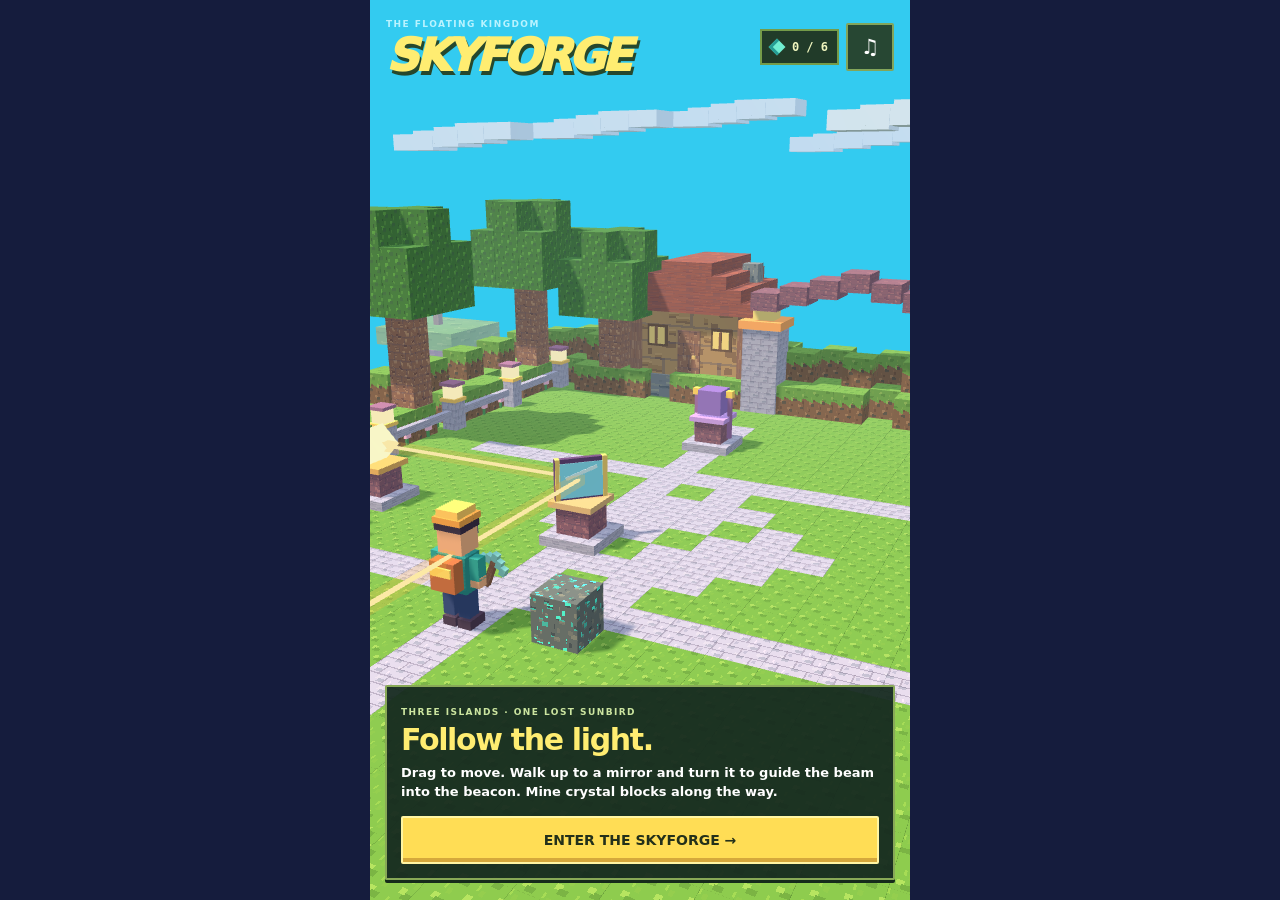
==== commit 2c579a2e: "Rebuild Skyforge as a voxel woodland with crystal mining" ====
--- a/index.html
+++ b/index.html
@@ -1,10 +1,12 @@
 <!doctype html><html lang="en"><head><meta charset="utf-8"><meta name="viewport" content="width=device-width,initial-scale=1,viewport-fit=cover"><title>Skyforge Signals</title><style>*{box-sizing:border-box}body{margin:0;background:#151c3d;color:white;font:700 15px system-ui}main{position:relative;width:min(100%,540px);height:100dvh;margin:auto;overflow:hidden;background:#36bceb;touch-action:none}canvas{width:100%;height:100%;display:block}header{position:absolute;inset:max(13px,env(safe-area-inset-top)) 16px auto;display:flex;align-items:center;justify-content:space-between;pointer-events:none}h1{font:1000 italic clamp(30px,9vw,45px)/.95 system-ui;letter-spacing:-.08em;color:#ffed71;text-shadow:2px 4px #322f7a;margin:4px 0}small{font-size:9px;letter-spacing:.16em;color:#b9f3ff}button{min-height:48px;border:0;border-radius:8px;background:#ffdd55;color:#262451;font:900 14px system-ui;cursor:pointer}#sound{pointer-events:auto;width:48px;background:#302560;color:white;border:1px solid #a59dea;font-size:21px}#panel,#hud{position:absolute;background:#241e53ed;border:1px solid #d2aaff;border-radius:12px;padding:14px}#panel{inset:auto 15px max(20px,env(safe-area-inset-bottom))}#hud{inset:77px 15px auto;padding:8px 12px;pointer-events:none}#hud strong{display:block;font-size:13px}h2{font-size:30px;letter-spacing:-.045em;color:#ffed71;margin:3px 0}p{font-size:13px;line-height:1.45;margin:7px 0 14px}#go{width:100%}#rotate{position:absolute;bottom:24px;right:16px;width:76px;height:72px;font-size:31px;line-height:.94;box-shadow:0 4px #d89140}#rotate span{display:block;font-size:10px;margin-top:4px}#stick{position:absolute;bottom:24px;left:16px;border:2px solid #d9d2ff90;border-radius:50%;width:88px;height:88px;pointer-events:none;background:#23225055;display:grid;place-items:center}#stick b{width:38px;height:38px;border-radius:50%;background:#ddd2ffb0}#caption{position:absolute;inset:25% 15px auto;text-align:center;font-style:italic;font-size:23px;color:#fff064;text-shadow:0 3px #34265d;pointer-events:none}[hidden]{display:none!important}
+
+.tools{display:flex;gap:7px;align-items:center}.crystal{background:#213b29;border:2px solid #759b49;display:flex;gap:9px;align-items:center;padding:9px;color:#eff5be;font:800 12px ui-monospace,monospace}.crystal i{display:block;width:12px;height:12px;background:#70edd1;transform:rotate(45deg);box-shadow:inset 3px -3px #269c94}.tools #sound,#panel,#hud,#go,#rotate{border-radius:2px}#panel,#hud{background:#172b20f2;border:2px solid #88a957;box-shadow:0 3px 0 #162b1b}#hud small,#panel small{color:#cce5a0}#sound{background:#274733;border:2px solid #83a55a}#go,#rotate{color:#23301a;box-shadow:inset 0 -4px #d5a83c;border:2px solid #fff5a2}#rotate{bottom:max(24px,env(safe-area-inset-bottom));text-shadow:0 1px #fff5b1}header h1{text-shadow:2px 4px #26482d}#caption{text-shadow:0 3px #293b24}
 </style></head>
 <body><main><canvas aria-label="Floating island and mirror puzzle"></canvas>
-<header><div><small>THE FLOATING KINGDOM</small><h1>SKYFORGE</h1></div><button id="sound" aria-label="Toggle music">♫</button></header>
+<header><div><small>THE FLOATING KINGDOM</small><h1>SKYFORGE</h1></div><div class="tools"><div class="crystal"><i></i><b id="ore-count">0 / 6</b></div><button id="sound" aria-label="Toggle music">♫</button></div></header>
 <div id="hud" hidden><small id="chapter"></small><strong id="task">Route light to the beacon</strong></div>
-<div id="caption" role="status"></div><div id="stick" hidden><b></b></div><button id="rotate" hidden>↻<span>TURN</span></button>
-<section id="panel"><small>THREE ISLANDS · ONE LOST SUNBIRD</small><h2 id="title">Follow the light.</h2><p id="desc">Drag to move. Walk up to a mirror and turn it to guide the beam into the beacon.</p><button id="go">ENTER THE SKYFORGE →</button></section></main>
+<div id="caption" role="status"></div><div id="stick" hidden><b></b></div><button id="rotate" hidden><b id="action-icon">↻</b><span id="action-label">TURN</span></button>
+<section id="panel"><small>THREE ISLANDS · ONE LOST SUNBIRD</small><h2 id="title">Follow the light.</h2><p id="desc">Drag to move. Walk up to a mirror and turn it to guide the beam into the beacon. Mine crystal blocks along the way.</p><button id="go">ENTER THE SKYFORGE →</button></section></main>
 <script>/**
  * @license
  * Copyright 2010-2022 Three.js Authors
@@ -12,9 +14,9 @@
  */
 !function(t,e){"object"==typeof exports&&"undefined"!=typeof module?e(exports):"function"==typeof define&&define.amd?define(["exports"],e):e((t="undefined"!=typeof globalThis?globalThis:t||self).THREE={})}(this,(function(t){"use strict";const e="147",i=100,n=300,r=301,s=302,a=303,o=304,l=306,c=1e3,h=1001,u=1002,d=1003,p=1004,m=1005,f=1006,g=1007,v=1008,x=1009,_=1012,y=1014,M=1015,b=1016,S=1020,w=1023,T=1026,A=1027,E=33776,C=33777,L=33778,R=33779,P=35840,I=35841,D=35842,N=35843,O=37492,z=37496,U=37808,B=37809,F=37810,k=37811,G=37812,V=37813,H=37814,W=37815,j=37816,q=37817,X=37818,Y=37819,Z=37820,J=37821,K=36492,$=2300,Q=2301,tt=2302,et=2400,it=2401,nt=2402,rt=2500,st=2501,at=3e3,ot=3001,lt="srgb",ct="srgb-linear",ht=7680,ut=35044,dt="300 es",pt=1035;class mt{addEventListener(t,e){void 0===this._listeners&&(this._listeners={});const i=this._listeners;void 0===i[t]&&(i[t]=[]),-1===i[t].indexOf(e)&&i[t].push(e)}hasEventListener(t,e){if(void 0===this._listeners)return!1;const i=this._listeners;return void 0!==i[t]&&-1!==i[t].indexOf(e)}removeEventListener(t,e){if(void 0===this._listeners)return;const i=this._listeners[t];if(void 0!==i){const t=i.indexOf(e);-1!==t&&i.splice(t,1)}}dispatchEvent(t){if(void 0===this._listeners)return;const e=this._listeners[t.type];if(void 0!==e){t.target=this;const i=e.slice(0);for(let e=0,n=i.length;e<n;e++)i[e].call(this,t);t.target=null}}}const ft=["00","01","02","03","04","05","06","07","08","09","0a","0b","0c","0d","0e","0f","10","11","12","13","14","15","16","17","18","19","1a","1b","1c","1d","1e","1f","20","21","22","23","24","25","26","27","28","29","2a","2b","2c","2d","2e","2f","30","31","32","33","34","35","36","37","38","39","3a","3b","3c","3d","3e","3f","40","41","42","43","44","45","46","47","48","49","4a","4b","4c","4d","4e","4f","50","51","52","53","54","55","56","57","58","59","5a","5b","5c","5d","5e","5f","60","61","62","63","64","65","66","67","68","69","6a","6b","6c","6d","6e","6f","70","71","72","73","74","75","76","77","78","79","7a","7b","7c","7d","7e","7f","80","81","82","83","84","85","86","87","88","89","8a","8b","8c","8d","8e","8f","90","91","92","93","94","95","96","97","98","99","9a","9b","9c","9d","9e","9f","a0","a1","a2","a3","a4","a5","a6","a7","a8","a9","aa","ab","ac","ad","ae","af","b0","b1","b2","b3","b4","b5","b6","b7","b8","b9","ba","bb","bc","bd","be","bf","c0","c1","c2","c3","c4","c5","c6","c7","c8","c9","ca","cb","cc","cd","ce","cf","d0","d1","d2","d3","d4","d5","d6","d7","d8","d9","da","db","dc","dd","de","df","e0","e1","e2","e3","e4","e5","e6","e7","e8","e9","ea","eb","ec","ed","ee","ef","f0","f1","f2","f3","f4","f5","f6","f7","f8","f9","fa","fb","fc","fd","fe","ff"];let gt=1234567;const vt=Math.PI/180,xt=180/Math.PI;function _t(){const t=4294967295*Math.random()|0,e=4294967295*Math.random()|0,i=4294967295*Math.random()|0,n=4294967295*Math.random()|0;return(ft[255&t]+ft[t>>8&255]+ft[t>>16&255]+ft[t>>24&255]+"-"+ft[255&e]+ft[e>>8&255]+"-"+ft[e>>16&15|64]+ft[e>>24&255]+"-"+ft[63&i|128]+ft[i>>8&255]+"-"+ft[i>>16&255]+ft[i>>24&255]+ft[255&n]+ft[n>>8&255]+ft[n>>16&255]+ft[n>>24&255]).toLowerCase()}function yt(t,e,i){return Math.max(e,Math.min(i,t))}function Mt(t,e){return(t%e+e)%e}function bt(t,e,i){return(1-i)*t+i*e}function St(t){return 0==(t&t-1)&&0!==t}function wt(t){return Math.pow(2,Math.ceil(Math.log(t)/Math.LN2))}function Tt(t){return Math.pow(2,Math.floor(Math.log(t)/Math.LN2))}function At(t,e){switch(e.constructor){case Float32Array:return t;case Uint16Array:return t/65535;case Uint8Array:return t/255;case Int16Array:return Math.max(t/32767,-1);case Int8Array:return Math.max(t/127,-1);default:throw new Error("Invalid component type.")}}function Et(t,e){switch(e.constructor){case Float32Array:return t;case Uint16Array:return Math.round(65535*t);case Uint8Array:return Math.round(255*t);case Int16Array:return Math.round(32767*t);case Int8Array:return Math.round(127*t);default:throw new Error("Invalid component type.")}}var Ct=Object.freeze({__proto__:null,DEG2RAD:vt,RAD2DEG:xt,generateUUID:_t,clamp:yt,euclideanModulo:Mt,mapLinear:function(t,e,i,n,r){return n+(t-e)*(r-n)/(i-e)},inverseLerp:function(t,e,i){return t!==e?(i-t)/(e-t):0},lerp:bt,damp:function(t,e,i,n){return bt(t,e,1-Math.exp(-i*n))},pingpong:function(t,e=1){return e-Math.abs(Mt(t,2*e)-e)},smoothstep:function(t,e,i){return t<=e?0:t>=i?1:(t=(t-e)/(i-e))*t*(3-2*t)},smootherstep:function(t,e,i){return t<=e?0:t>=i?1:(t=(t-e)/(i-e))*t*t*(t*(6*t-15)+10)},randInt:function(t,e){return t+Math.floor(Math.random()*(e-t+1))},randFloat:function(t,e){return t+Math.random()*(e-t)},randFloatSpread:function(t){return t*(.5-Math.random())},seededRandom:function(t){void 0!==t&&(gt=t);let e=gt+=1831565813;return e=Math.imul(e^e>>>15,1|e),e^=e+Math.imul(e^e>>>7,61|e),((e^e>>>14)>>>0)/4294967296},degToRad:function(t){return t*vt},radToDeg:function(t){return t*xt},isPowerOfTwo:St,ceilPowerOfTwo:wt,floorPowerOfTwo:Tt,setQuaternionFromProperEuler:function(t,e,i,n,r){const s=Math.cos,a=Math.sin,o=s(i/2),l=a(i/2),c=s((e+n)/2),h=a((e+n)/2),u=s((e-n)/2),d=a((e-n)/2),p=s((n-e)/2),m=a((n-e)/2);switch(r){case"XYX":t.set(o*h,l*u,l*d,o*c);break;case"YZY":t.set(l*d,o*h,l*u,o*c);break;case"ZXZ":t.set(l*u,l*d,o*h,o*c);break;case"XZX":t.set(o*h,l*m,l*p,o*c);break;case"YXY":t.set(l*p,o*h,l*m,o*c);break;case"ZYZ":t.set(l*m,l*p,o*h,o*c);break;default:console.warn("THREE.MathUtils: .setQuaternionFromProperEuler() encountered an unknown order: "+r)}},normalize:Et,denormalize:At});class Lt{constructor(t=0,e=0){Lt.prototype.isVector2=!0,this.x=t,this.y=e}get width(){return this.x}set width(t){this.x=t}get height(){return this.y}set height(t){this.y=t}set(t,e){return this.x=t,this.y=e,this}setScalar(t){return this.x=t,this.y=t,this}setX(t){return this.x=t,this}setY(t){return this.y=t,this}setComponent(t,e){switch(t){case 0:this.x=e;break;case 1:this.y=e;break;default:throw new Error("index is out of range: "+t)}return this}getComponent(t){switch(t){case 0:return this.x;case 1:return this.y;default:throw new Error("index is out of range: "+t)}}clone(){return new this.constructor(this.x,this.y)}copy(t){return this.x=t.x,this.y=t.y,this}add(t){return this.x+=t.x,this.y+=t.y,this}addScalar(t){return this.x+=t,this.y+=t,this}addVectors(t,e){return this.x=t.x+e.x,this.y=t.y+e.y,this}addScaledVector(t,e){return this.x+=t.x*e,this.y+=t.y*e,this}sub(t){return this.x-=t.x,this.y-=t.y,this}subScalar(t){return this.x-=t,this.y-=t,this}subVectors(t,e){return this.x=t.x-e.x,this.y=t.y-e.y,this}multiply(t){return this.x*=t.x,this.y*=t.y,this}multiplyScalar(t){return this.x*=t,this.y*=t,this}divide(t){return this.x/=t.x,this.y/=t.y,this}divideScalar(t){return this.multiplyScalar(1/t)}applyMatrix3(t){const e=this.x,i=this.y,n=t.elements;return this.x=n[0]*e+n[3]*i+n[6],this.y=n[1]*e+n[4]*i+n[7],this}min(t){return this.x=Math.min(this.x,t.x),this.y=Math.min(this.y,t.y),this}max(t){return this.x=Math.max(this.x,t.x),this.y=Math.max(this.y,t.y),this}clamp(t,e){return this.x=Math.max(t.x,Math.min(e.x,this.x)),this.y=Math.max(t.y,Math.min(e.y,this.y)),this}clampScalar(t,e){return this.x=Math.max(t,Math.min(e,this.x)),this.y=Math.max(t,Math.min(e,this.y)),this}clampLength(t,e){const i=this.length();return this.divideScalar(i||1).multiplyScalar(Math.max(t,Math.min(e,i)))}floor(){return this.x=Math.floor(this.x),this.y=Math.floor(this.y),this}ceil(){return this.x=Math.ceil(this.x),this.y=Math.ceil(this.y),this}round(){return this.x=Math.round(this.x),this.y=Math.round(this.y),this}roundToZero(){return this.x=this.x<0?Math.ceil(this.x):Math.floor(this.x),this.y=this.y<0?Math.ceil(this.y):Math.floor(this.y),this}negate(){return this.x=-this.x,this.y=-this.y,this}dot(t){return this.x*t.x+this.y*t.y}cross(t){return this.x*t.y-this.y*t.x}lengthSq(){return this.x*this.x+this.y*this.y}length(){return Math.sqrt(this.x*this.x+this.y*this.y)}manhattanLength(){return Math.abs(this.x)+Math.abs(this.y)}normalize(){return this.divideScalar(this.length()||1)}angle(){return Math.atan2(-this.y,-this.x)+Math.PI}distanceTo(t){return Math.sqrt(this.distanceToSquared(t))}distanceToSquared(t){const e=this.x-t.x,i=this.y-t.y;return e*e+i*i}manhattanDistanceTo(t){return Math.abs(this.x-t.x)+Math.abs(this.y-t.y)}setLength(t){return this.normalize().multiplyScalar(t)}lerp(t,e){return this.x+=(t.x-this.x)*e,this.y+=(t.y-this.y)*e,this}lerpVectors(t,e,i){return this.x=t.x+(e.x-t.x)*i,this.y=t.y+(e.y-t.y)*i,this}equals(t){return t.x===this.x&&t.y===this.y}fromArray(t,e=0){return this.x=t[e],this.y=t[e+1],this}toArray(t=[],e=0){return t[e]=this.x,t[e+1]=this.y,t}fromBufferAttribute(t,e){return this.x=t.getX(e),this.y=t.getY(e),this}rotateAround(t,e){const i=Math.cos(e),n=Math.sin(e),r=this.x-t.x,s=this.y-t.y;return this.x=r*i-s*n+t.x,this.y=r*n+s*i+t.y,this}random(){return this.x=Math.random(),this.y=Math.random(),this}*[Symbol.iterator](){yield this.x,yield this.y}}class Rt{constructor(){Rt.prototype.isMatrix3=!0,this.elements=[1,0,0,0,1,0,0,0,1]}set(t,e,i,n,r,s,a,o,l){const c=this.elements;return c[0]=t,c[1]=n,c[2]=a,c[3]=e,c[4]=r,c[5]=o,c[6]=i,c[7]=s,c[8]=l,this}identity(){return this.set(1,0,0,0,1,0,0,0,1),this}copy(t){const e=this.elements,i=t.elements;return e[0]=i[0],e[1]=i[1],e[2]=i[2],e[3]=i[3],e[4]=i[4],e[5]=i[5],e[6]=i[6],e[7]=i[7],e[8]=i[8],this}extractBasis(t,e,i){return t.setFromMatrix3Column(this,0),e.setFromMatrix3Column(this,1),i.setFromMatrix3Column(this,2),this}setFromMatrix4(t){const e=t.elements;return this.set(e[0],e[4],e[8],e[1],e[5],e[9],e[2],e[6],e[10]),this}multiply(t){return this.multiplyMatrices(this,t)}premultiply(t){return this.multiplyMatrices(t,this)}multiplyMatrices(t,e){const i=t.elements,n=e.elements,r=this.elements,s=i[0],a=i[3],o=i[6],l=i[1],c=i[4],h=i[7],u=i[2],d=i[5],p=i[8],m=n[0],f=n[3],g=n[6],v=n[1],x=n[4],_=n[7],y=n[2],M=n[5],b=n[8];return r[0]=s*m+a*v+o*y,r[3]=s*f+a*x+o*M,r[6]=s*g+a*_+o*b,r[1]=l*m+c*v+h*y,r[4]=l*f+c*x+h*M,r[7]=l*g+c*_+h*b,r[2]=u*m+d*v+p*y,r[5]=u*f+d*x+p*M,r[8]=u*g+d*_+p*b,this}multiplyScalar(t){const e=this.elements;return e[0]*=t,e[3]*=t,e[6]*=t,e[1]*=t,e[4]*=t,e[7]*=t,e[2]*=t,e[5]*=t,e[8]*=t,this}determinant(){const t=this.elements,e=t[0],i=t[1],n=t[2],r=t[3],s=t[4],a=t[5],o=t[6],l=t[7],c=t[8];return e*s*c-e*a*l-i*r*c+i*a*o+n*r*l-n*s*o}invert(){const t=this.elements,e=t[0],i=t[1],n=t[2],r=t[3],s=t[4],a=t[5],o=t[6],l=t[7],c=t[8],h=c*s-a*l,u=a*o-c*r,d=l*r-s*o,p=e*h+i*u+n*d;if(0===p)return this.set(0,0,0,0,0,0,0,0,0);const m=1/p;return t[0]=h*m,t[1]=(n*l-c*i)*m,t[2]=(a*i-n*s)*m,t[3]=u*m,t[4]=(c*e-n*o)*m,t[5]=(n*r-a*e)*m,t[6]=d*m,t[7]=(i*o-l*e)*m,t[8]=(s*e-i*r)*m,this}transpose(){let t;const e=this.elements;return t=e[1],e[1]=e[3],e[3]=t,t=e[2],e[2]=e[6],e[6]=t,t=e[5],e[5]=e[7],e[7]=t,this}getNormalMatrix(t){return this.setFromMatrix4(t).invert().transpose()}transposeIntoArray(t){const e=this.elements;return t[0]=e[0],t[1]=e[3],t[2]=e[6],t[3]=e[1],t[4]=e[4],t[5]=e[7],t[6]=e[2],t[7]=e[5],t[8]=e[8],this}setUvTransform(t,e,i,n,r,s,a){const o=Math.cos(r),l=Math.sin(r);return this.set(i*o,i*l,-i*(o*s+l*a)+s+t,-n*l,n*o,-n*(-l*s+o*a)+a+e,0,0,1),this}scale(t,e){return this.premultiply(Pt.makeScale(t,e)),this}rotate(t){return this.premultiply(Pt.makeRotation(-t)),this}translate(t,e){return this.premultiply(Pt.makeTranslation(t,e)),this}makeTranslation(t,e){return this.set(1,0,t,0,1,e,0,0,1),this}makeRotation(t){const e=Math.cos(t),i=Math.sin(t);return this.set(e,-i,0,i,e,0,0,0,1),this}makeScale(t,e){return this.set(t,0,0,0,e,0,0,0,1),this}equals(t){const e=this.elements,i=t.elements;for(let t=0;t<9;t++)if(e[t]!==i[t])return!1;return!0}fromArray(t,e=0){for(let i=0;i<9;i++)this.elements[i]=t[i+e];return this}toArray(t=[],e=0){const i=this.elements;return t[e]=i[0],t[e+1]=i[1],t[e+2]=i[2],t[e+3]=i[3],t[e+4]=i[4],t[e+5]=i[5],t[e+6]=i[6],t[e+7]=i[7],t[e+8]=i[8],t}clone(){return(new this.constructor).fromArray(this.elements)}}const Pt=new Rt;function It(t){for(let e=t.length-1;e>=0;--e)if(t[e]>=65535)return!0;return!1}const Dt={Int8Array:Int8Array,Uint8Array:Uint8Array,Uint8ClampedArray:Uint8ClampedArray,Int16Array:Int16Array,Uint16Array:Uint16Array,Int32Array:Int32Array,Uint32Array:Uint32Array,Float32Array:Float32Array,Float64Array:Float64Array};function Nt(t,e){return new Dt[t](e)}function Ot(t){return document.createElementNS("http://www.w3.org/1999/xhtml",t)}function zt(t){return t<.04045?.0773993808*t:Math.pow(.9478672986*t+.0521327014,2.4)}function Ut(t){return t<.0031308?12.92*t:1.055*Math.pow(t,.41666)-.055}const Bt={[lt]:{[ct]:zt},[ct]:{[lt]:Ut}},Ft={legacyMode:!0,get workingColorSpace(){return ct},set workingColorSpace(t){console.warn("THREE.ColorManagement: .workingColorSpace is readonly.")},convert:function(t,e,i){if(this.legacyMode||e===i||!e||!i)return t;if(Bt[e]&&void 0!==Bt[e][i]){const n=Bt[e][i];return t.r=n(t.r),t.g=n(t.g),t.b=n(t.b),t}throw new Error("Unsupported color space conversion.")},fromWorkingColorSpace:function(t,e){return this.convert(t,this.workingColorSpace,e)},toWorkingColorSpace:function(t,e){return this.convert(t,e,this.workingColorSpace)}},kt={aliceblue:15792383,antiquewhite:16444375,aqua:65535,aquamarine:8388564,azure:15794175,beige:16119260,bisque:16770244,black:0,blanchedalmond:16772045,blue:255,blueviolet:9055202,brown:10824234,burlywood:14596231,cadetblue:6266528,chartreuse:8388352,chocolate:13789470,coral:16744272,cornflowerblue:6591981,cornsilk:16775388,crimson:14423100,cyan:65535,darkblue:139,darkcyan:35723,darkgoldenrod:12092939,darkgray:11119017,darkgreen:25600,darkgrey:11119017,darkkhaki:12433259,darkmagenta:9109643,darkolivegreen:5597999,darkorange:16747520,darkorchid:10040012,darkred:9109504,darksalmon:15308410,darkseagreen:9419919,darkslateblue:4734347,darkslategray:3100495,darkslategrey:3100495,darkturquoise:52945,darkviolet:9699539,deeppink:16716947,deepskyblue:49151,dimgray:6908265,dimgrey:6908265,dodgerblue:2003199,firebrick:11674146,floralwhite:16775920,forestgreen:2263842,fuchsia:16711935,gainsboro:14474460,ghostwhite:16316671,gold:16766720,goldenrod:14329120,gray:8421504,green:32768,greenyellow:11403055,grey:8421504,honeydew:15794160,hotpink:16738740,indianred:13458524,indigo:4915330,ivory:16777200,khaki:15787660,lavender:15132410,lavenderblush:16773365,lawngreen:8190976,lemonchiffon:16775885,lightblue:11393254,lightcoral:15761536,lightcyan:14745599,lightgoldenrodyellow:16448210,lightgray:13882323,lightgreen:9498256,lightgrey:13882323,lightpink:16758465,lightsalmon:16752762,lightseagreen:2142890,lightskyblue:8900346,lightslategray:7833753,lightslategrey:7833753,lightsteelblue:11584734,lightyellow:16777184,lime:65280,limegreen:3329330,linen:16445670,magenta:16711935,maroon:8388608,mediumaquamarine:6737322,mediumblue:205,mediumorchid:12211667,mediumpurple:9662683,mediumseagreen:3978097,mediumslateblue:8087790,mediumspringgreen:64154,mediumturquoise:4772300,mediumvioletred:13047173,midnightblue:1644912,mintcream:16121850,mistyrose:16770273,moccasin:16770229,navajowhite:16768685,navy:128,oldlace:16643558,olive:8421376,olivedrab:7048739,orange:16753920,orangered:16729344,orchid:14315734,palegoldenrod:15657130,palegreen:10025880,paleturquoise:11529966,palevioletred:14381203,papayawhip:16773077,peachpuff:16767673,peru:13468991,pink:16761035,plum:14524637,powderblue:11591910,purple:8388736,rebeccapurple:6697881,red:16711680,rosybrown:12357519,royalblue:4286945,saddlebrown:9127187,salmon:16416882,sandybrown:16032864,seagreen:3050327,seashell:16774638,sienna:10506797,silver:12632256,skyblue:8900331,slateblue:6970061,slategray:7372944,slategrey:7372944,snow:16775930,springgreen:65407,steelblue:4620980,tan:13808780,teal:32896,thistle:14204888,tomato:16737095,turquoise:4251856,violet:15631086,wheat:16113331,white:16777215,whitesmoke:16119285,yellow:16776960,yellowgreen:10145074},Gt={r:0,g:0,b:0},Vt={h:0,s:0,l:0},Ht={h:0,s:0,l:0};function Wt(t,e,i){return i<0&&(i+=1),i>1&&(i-=1),i<1/6?t+6*(e-t)*i:i<.5?e:i<2/3?t+6*(e-t)*(2/3-i):t}function jt(t,e){return e.r=t.r,e.g=t.g,e.b=t.b,e}class qt{constructor(t,e,i){return this.isColor=!0,this.r=1,this.g=1,this.b=1,void 0===e&&void 0===i?this.set(t):this.setRGB(t,e,i)}set(t){return t&&t.isColor?this.copy(t):"number"==typeof t?this.setHex(t):"string"==typeof t&&this.setStyle(t),this}setScalar(t){return this.r=t,this.g=t,this.b=t,this}setHex(t,e="srgb"){return t=Math.floor(t),this.r=(t>>16&255)/255,this.g=(t>>8&255)/255,this.b=(255&t)/255,Ft.toWorkingColorSpace(this,e),this}setRGB(t,e,i,n=Ft.workingColorSpace){return this.r=t,this.g=e,this.b=i,Ft.toWorkingColorSpace(this,n),this}setHSL(t,e,i,n=Ft.workingColorSpace){if(t=Mt(t,1),e=yt(e,0,1),i=yt(i,0,1),0===e)this.r=this.g=this.b=i;else{const n=i<=.5?i*(1+e):i+e-i*e,r=2*i-n;this.r=Wt(r,n,t+1/3),this.g=Wt(r,n,t),this.b=Wt(r,n,t-1/3)}return Ft.toWorkingColorSpace(this,n),this}setStyle(t,e="srgb"){function i(e){void 0!==e&&parseFloat(e)<1&&console.warn("THREE.Color: Alpha component of "+t+" will be ignored.")}let n;if(n=/^((?:rgb|hsl)a?)\(([^\)]*)\)/.exec(t)){let t;const r=n[1],s=n[2];switch(r){case"rgb":case"rgba":if(t=/^\s*(\d+)\s*,\s*(\d+)\s*,\s*(\d+)\s*(?:,\s*(\d*\.?\d+)\s*)?$/.exec(s))return this.r=Math.min(255,parseInt(t[1],10))/255,this.g=Math.min(255,parseInt(t[2],10))/255,this.b=Math.min(255,parseInt(t[3],10))/255,Ft.toWorkingColorSpace(this,e),i(t[4]),this;if(t=/^\s*(\d+)\%\s*,\s*(\d+)\%\s*,\s*(\d+)\%\s*(?:,\s*(\d*\.?\d+)\s*)?$/.exec(s))return this.r=Math.min(100,parseInt(t[1],10))/100,this.g=Math.min(100,parseInt(t[2],10))/100,this.b=Math.min(100,parseInt(t[3],10))/100,Ft.toWorkingColorSpace(this,e),i(t[4]),this;break;case"hsl":case"hsla":if(t=/^\s*(\d*\.?\d+)\s*,\s*(\d*\.?\d+)\%\s*,\s*(\d*\.?\d+)\%\s*(?:,\s*(\d*\.?\d+)\s*)?$/.exec(s)){const n=parseFloat(t[1])/360,r=parseFloat(t[2])/100,s=parseFloat(t[3])/100;return i(t[4]),this.setHSL(n,r,s,e)}}}else if(n=/^\#([A-Fa-f\d]+)$/.exec(t)){const t=n[1],i=t.length;if(3===i)return this.r=parseInt(t.charAt(0)+t.charAt(0),16)/255,this.g=parseInt(t.charAt(1)+t.charAt(1),16)/255,this.b=parseInt(t.charAt(2)+t.charAt(2),16)/255,Ft.toWorkingColorSpace(this,e),this;if(6===i)return this.r=parseInt(t.charAt(0)+t.charAt(1),16)/255,this.g=parseInt(t.charAt(2)+t.charAt(3),16)/255,this.b=parseInt(t.charAt(4)+t.charAt(5),16)/255,Ft.toWorkingColorSpace(this,e),this}return t&&t.length>0?this.setColorName(t,e):this}setColorName(t,e="srgb"){const i=kt[t.toLowerCase()];return void 0!==i?this.setHex(i,e):console.warn("THREE.Color: Unknown color "+t),this}clone(){return new this.constructor(this.r,this.g,this.b)}copy(t){return this.r=t.r,this.g=t.g,this.b=t.b,this}copySRGBToLinear(t){return this.r=zt(t.r),this.g=zt(t.g),this.b=zt(t.b),this}copyLinearToSRGB(t){return this.r=Ut(t.r),this.g=Ut(t.g),this.b=Ut(t.b),this}convertSRGBToLinear(){return this.copySRGBToLinear(this),this}convertLinearToSRGB(){return this.copyLinearToSRGB(this),this}getHex(t="srgb"){return Ft.fromWorkingColorSpace(jt(this,Gt),t),yt(255*Gt.r,0,255)<<16^yt(255*Gt.g,0,255)<<8^yt(255*Gt.b,0,255)<<0}getHexString(t="srgb"){return("000000"+this.getHex(t).toString(16)).slice(-6)}getHSL(t,e=Ft.workingColorSpace){Ft.fromWorkingColorSpace(jt(this,Gt),e);const i=Gt.r,n=Gt.g,r=Gt.b,s=Math.max(i,n,r),a=Math.min(i,n,r);let o,l;const c=(a+s)/2;if(a===s)o=0,l=0;else{const t=s-a;switch(l=c<=.5?t/(s+a):t/(2-s-a),s){case i:o=(n-r)/t+(n<r?6:0);break;case n:o=(r-i)/t+2;break;case r:o=(i-n)/t+4}o/=6}return t.h=o,t.s=l,t.l=c,t}getRGB(t,e=Ft.workingColorSpace){return Ft.fromWorkingColorSpace(jt(this,Gt),e),t.r=Gt.r,t.g=Gt.g,t.b=Gt.b,t}getStyle(t="srgb"){return Ft.fromWorkingColorSpace(jt(this,Gt),t),t!==lt?`color(${t} ${Gt.r} ${Gt.g} ${Gt.b})`:`rgb(${255*Gt.r|0},${255*Gt.g|0},${255*Gt.b|0})`}offsetHSL(t,e,i){return this.getHSL(Vt),Vt.h+=t,Vt.s+=e,Vt.l+=i,this.setHSL(Vt.h,Vt.s,Vt.l),this}add(t){return this.r+=t.r,this.g+=t.g,this.b+=t.b,this}addColors(t,e){return this.r=t.r+e.r,this.g=t.g+e.g,this.b=t.b+e.b,this}addScalar(t){return this.r+=t,this.g+=t,this.b+=t,this}sub(t){return this.r=Math.max(0,this.r-t.r),this.g=Math.max(0,this.g-t.g),this.b=Math.max(0,this.b-t.b),this}multiply(t){return this.r*=t.r,this.g*=t.g,this.b*=t.b,this}multiplyScalar(t){return this.r*=t,this.g*=t,this.b*=t,this}lerp(t,e){return this.r+=(t.r-this.r)*e,this.g+=(t.g-this.g)*e,this.b+=(t.b-this.b)*e,this}lerpColors(t,e,i){return this.r=t.r+(e.r-t.r)*i,this.g=t.g+(e.g-t.g)*i,this.b=t.b+(e.b-t.b)*i,this}lerpHSL(t,e){this.getHSL(Vt),t.getHSL(Ht);const i=bt(Vt.h,Ht.h,e),n=bt(Vt.s,Ht.s,e),r=bt(Vt.l,Ht.l,e);return this.setHSL(i,n,r),this}equals(t){return t.r===this.r&&t.g===this.g&&t.b===this.b}fromArray(t,e=0){return this.r=t[e],this.g=t[e+1],this.b=t[e+2],this}toArray(t=[],e=0){return t[e]=this.r,t[e+1]=this.g,t[e+2]=this.b,t}fromBufferAttribute(t,e){return this.r=t.getX(e),this.g=t.getY(e),this.b=t.getZ(e),this}toJSON(){return this.getHex()}*[Symbol.iterator](){yield this.r,yield this.g,yield this.b}}let Xt;qt.NAMES=kt;class Yt{static getDataURL(t){if(/^data:/i.test(t.src))return t.src;if("undefined"==typeof HTMLCanvasElement)return t.src;let e;if(t instanceof HTMLCanvasElement)e=t;else{void 0===Xt&&(Xt=Ot("canvas")),Xt.width=t.width,Xt.height=t.height;const i=Xt.getContext("2d");t instanceof ImageData?i.putImageData(t,0,0):i.drawImage(t,0,0,t.width,t.height),e=Xt}return e.width>2048||e.height>2048?(console.warn("THREE.ImageUtils.getDataURL: Image converted to jpg for performance reasons",t),e.toDataURL("image/jpeg",.6)):e.toDataURL("image/png")}static sRGBToLinear(t){if("undefined"!=typeof HTMLImageElement&&t instanceof HTMLImageElement||"undefined"!=typeof HTMLCanvasElement&&t instanceof HTMLCanvasElement||"undefined"!=typeof ImageBitmap&&t instanceof ImageBitmap){const e=Ot("canvas");e.width=t.width,e.height=t.height;const i=e.getContext("2d");i.drawImage(t,0,0,t.width,t.height);const n=i.getImageData(0,0,t.width,t.height),r=n.data;for(let t=0;t<r.length;t++)r[t]=255*zt(r[t]/255);return i.putImageData(n,0,0),e}if(t.data){const e=t.data.slice(0);for(let t=0;t<e.length;t++)e instanceof Uint8Array||e instanceof Uint8ClampedArray?e[t]=Math.floor(255*zt(e[t]/255)):e[t]=zt(e[t]);return{data:e,width:t.width,height:t.height}}return console.warn("THREE.ImageUtils.sRGBToLinear(): Unsupported image type. No color space conversion applied."),t}}class Zt{constructor(t=null){this.isSource=!0,this.uuid=_t(),this.data=t,this.version=0}set needsUpdate(t){!0===t&&this.version++}toJSON(t){const e=void 0===t||"string"==typeof t;if(!e&&void 0!==t.images[this.uuid])return t.images[this.uuid];const i={uuid:this.uuid,url:""},n=this.data;if(null!==n){let t;if(Array.isArray(n)){t=[];for(let e=0,i=n.length;e<i;e++)n[e].isDataTexture?t.push(Jt(n[e].image)):t.push(Jt(n[e]))}else t=Jt(n);i.url=t}return e||(t.images[this.uuid]=i),i}}function Jt(t){return"undefined"!=typeof HTMLImageElement&&t instanceof HTMLImageElement||"undefined"!=typeof HTMLCanvasElement&&t instanceof HTMLCanvasElement||"undefined"!=typeof ImageBitmap&&t instanceof ImageBitmap?Yt.getDataURL(t):t.data?{data:Array.from(t.data),width:t.width,height:t.height,type:t.data.constructor.name}:(console.warn("THREE.Texture: Unable to serialize Texture."),{})}let Kt=0;class $t extends mt{constructor(t=$t.DEFAULT_IMAGE,e=$t.DEFAULT_MAPPING,i=1001,n=1001,r=1006,s=1008,a=1023,o=1009,l=$t.DEFAULT_ANISOTROPY,c=3e3){super(),this.isTexture=!0,Object.defineProperty(this,"id",{value:Kt++}),this.uuid=_t(),this.name="",this.source=new Zt(t),this.mipmaps=[],this.mapping=e,this.wrapS=i,this.wrapT=n,this.magFilter=r,this.minFilter=s,this.anisotropy=l,this.format=a,this.internalFormat=null,this.type=o,this.offset=new Lt(0,0),this.repeat=new Lt(1,1),this.center=new Lt(0,0),this.rotation=0,this.matrixAutoUpdate=!0,this.matrix=new Rt,this.generateMipmaps=!0,this.premultiplyAlpha=!1,this.flipY=!0,this.unpackAlignment=4,this.encoding=c,this.userData={},this.version=0,this.onUpdate=null,this.isRenderTargetTexture=!1,this.needsPMREMUpdate=!1}get image(){return this.source.data}set image(t){this.source.data=t}updateMatrix(){this.matrix.setUvTransform(this.offset.x,this.offset.y,this.repeat.x,this.repeat.y,this.rotation,this.center.x,this.center.y)}clone(){return(new this.constructor).copy(this)}copy(t){return this.name=t.name,this.source=t.source,this.mipmaps=t.mipmaps.slice(0),this.mapping=t.mapping,this.wrapS=t.wrapS,this.wrapT=t.wrapT,this.magFilter=t.magFilter,this.minFilter=t.minFilter,this.anisotropy=t.anisotropy,this.format=t.format,this.internalFormat=t.internalFormat,this.type=t.type,this.offset.copy(t.offset),this.repeat.copy(t.repeat),this.center.copy(t.center),this.rotation=t.rotation,this.matrixAutoUpdate=t.matrixAutoUpdate,this.matrix.copy(t.matrix),this.generateMipmaps=t.generateMipmaps,this.premultiplyAlpha=t.premultiplyAlpha,this.flipY=t.flipY,this.unpackAlignment=t.unpackAlignment,this.encoding=t.encoding,this.userData=JSON.parse(JSON.stringify(t.userData)),this.needsUpdate=!0,this}toJSON(t){const e=void 0===t||"string"==typeof t;if(!e&&void 0!==t.textures[this.uuid])return t.textures[this.uuid];const i={metadata:{version:4.5,type:"Texture",generator:"Texture.toJSON"},uuid:this.uuid,name:this.name,image:this.source.toJSON(t).uuid,mapping:this.mapping,repeat:[this.repeat.x,this.repeat.y],offset:[this.offset.x,this.offset.y],center:[this.center.x,this.center.y],rotation:this.rotation,wrap:[this.wrapS,this.wrapT],format:this.format,type:this.type,encoding:this.encoding,minFilter:this.minFilter,magFilter:this.magFilter,anisotropy:this.anisotropy,flipY:this.flipY,premultiplyAlpha:this.premultiplyAlpha,unpackAlignment:this.unpackAlignment};return"{}"!==JSON.stringify(this.userData)&&(i.userData=this.userData),e||(t.textures[this.uuid]=i),i}dispose(){this.dispatchEvent({type:"dispose"})}transformUv(t){if(this.mapping!==n)return t;if(t.applyMatrix3(this.matrix),t.x<0||t.x>1)switch(this.wrapS){case c:t.x=t.x-Math.floor(t.x);break;case h:t.x=t.x<0?0:1;break;case u:1===Math.abs(Math.floor(t.x)%2)?t.x=Math.ceil(t.x)-t.x:t.x=t.x-Math.floor(t.x)}if(t.y<0||t.y>1)switch(this.wrapT){case c:t.y=t.y-Math.floor(t.y);break;case h:t.y=t.y<0?0:1;break;case u:1===Math.abs(Math.floor(t.y)%2)?t.y=Math.ceil(t.y)-t.y:t.y=t.y-Math.floor(t.y)}return this.flipY&&(t.y=1-t.y),t}set needsUpdate(t){!0===t&&(this.version++,this.source.needsUpdate=!0)}}$t.DEFAULT_IMAGE=null,$t.DEFAULT_MAPPING=n,$t.DEFAULT_ANISOTROPY=1;class Qt{constructor(t=0,e=0,i=0,n=1){Qt.prototype.isVector4=!0,this.x=t,this.y=e,this.z=i,this.w=n}get width(){return this.z}set width(t){this.z=t}get height(){return this.w}set height(t){this.w=t}set(t,e,i,n){return this.x=t,this.y=e,this.z=i,this.w=n,this}setScalar(t){return this.x=t,this.y=t,this.z=t,this.w=t,this}setX(t){return this.x=t,this}setY(t){return this.y=t,this}setZ(t){return this.z=t,this}setW(t){return this.w=t,this}setComponent(t,e){switch(t){case 0:this.x=e;break;case 1:this.y=e;break;case 2:this.z=e;break;case 3:this.w=e;break;default:throw new Error("index is out of range: "+t)}return this}getComponent(t){switch(t){case 0:return this.x;case 1:return this.y;case 2:return this.z;case 3:return this.w;default:throw new Error("index is out of range: "+t)}}clone(){return new this.constructor(this.x,this.y,this.z,this.w)}copy(t){return this.x=t.x,this.y=t.y,this.z=t.z,this.w=void 0!==t.w?t.w:1,this}add(t){return this.x+=t.x,this.y+=t.y,this.z+=t.z,this.w+=t.w,this}addScalar(t){return this.x+=t,this.y+=t,this.z+=t,this.w+=t,this}addVectors(t,e){return this.x=t.x+e.x,this.y=t.y+e.y,this.z=t.z+e.z,this.w=t.w+e.w,this}addScaledVector(t,e){return this.x+=t.x*e,this.y+=t.y*e,this.z+=t.z*e,this.w+=t.w*e,this}sub(t){return this.x-=t.x,this.y-=t.y,this.z-=t.z,this.w-=t.w,this}subScalar(t){return this.x-=t,this.y-=t,this.z-=t,this.w-=t,this}subVectors(t,e){return this.x=t.x-e.x,this.y=t.y-e.y,this.z=t.z-e.z,this.w=t.w-e.w,this}multiply(t){return this.x*=t.x,this.y*=t.y,this.z*=t.z,this.w*=t.w,this}multiplyScalar(t){return this.x*=t,this.y*=t,this.z*=t,this.w*=t,this}applyMatrix4(t){const e=this.x,i=this.y,n=this.z,r=this.w,s=t.elements;return this.x=s[0]*e+s[4]*i+s[8]*n+s[12]*r,this.y=s[1]*e+s[5]*i+s[9]*n+s[13]*r,this.z=s[2]*e+s[6]*i+s[10]*n+s[14]*r,this.w=s[3]*e+s[7]*i+s[11]*n+s[15]*r,this}divideScalar(t){return this.multiplyScalar(1/t)}setAxisAngleFromQuaternion(t){this.w=2*Math.acos(t.w);const e=Math.sqrt(1-t.w*t.w);return e<1e-4?(this.x=1,this.y=0,this.z=0):(this.x=t.x/e,this.y=t.y/e,this.z=t.z/e),this}setAxisAngleFromRotationMatrix(t){let e,i,n,r;const s=.01,a=.1,o=t.elements,l=o[0],c=o[4],h=o[8],u=o[1],d=o[5],p=o[9],m=o[2],f=o[6],g=o[10];if(Math.abs(c-u)<s&&Math.abs(h-m)<s&&Math.abs(p-f)<s){if(Math.abs(c+u)<a&&Math.abs(h+m)<a&&Math.abs(p+f)<a&&Math.abs(l+d+g-3)<a)return this.set(1,0,0,0),this;e=Math.PI;const t=(l+1)/2,o=(d+1)/2,v=(g+1)/2,x=(c+u)/4,_=(h+m)/4,y=(p+f)/4;return t>o&&t>v?t<s?(i=0,n=.707106781,r=.707106781):(i=Math.sqrt(t),n=x/i,r=_/i):o>v?o<s?(i=.707106781,n=0,r=.707106781):(n=Math.sqrt(o),i=x/n,r=y/n):v<s?(i=.707106781,n=.707106781,r=0):(r=Math.sqrt(v),i=_/r,n=y/r),this.set(i,n,r,e),this}let v=Math.sqrt((f-p)*(f-p)+(h-m)*(h-m)+(u-c)*(u-c));return Math.abs(v)<.001&&(v=1),this.x=(f-p)/v,this.y=(h-m)/v,this.z=(u-c)/v,this.w=Math.acos((l+d+g-1)/2),this}min(t){return this.x=Math.min(this.x,t.x),this.y=Math.min(this.y,t.y),this.z=Math.min(this.z,t.z),this.w=Math.min(this.w,t.w),this}max(t){return this.x=Math.max(this.x,t.x),this.y=Math.max(this.y,t.y),this.z=Math.max(this.z,t.z),this.w=Math.max(this.w,t.w),this}clamp(t,e){return this.x=Math.max(t.x,Math.min(e.x,this.x)),this.y=Math.max(t.y,Math.min(e.y,this.y)),this.z=Math.max(t.z,Math.min(e.z,this.z)),this.w=Math.max(t.w,Math.min(e.w,this.w)),this}clampScalar(t,e){return this.x=Math.max(t,Math.min(e,this.x)),this.y=Math.max(t,Math.min(e,this.y)),this.z=Math.max(t,Math.min(e,this.z)),this.w=Math.max(t,Math.min(e,this.w)),this}clampLength(t,e){const i=this.length();return this.divideScalar(i||1).multiplyScalar(Math.max(t,Math.min(e,i)))}floor(){return this.x=Math.floor(this.x),this.y=Math.floor(this.y),this.z=Math.floor(this.z),this.w=Math.floor(this.w),this}ceil(){return this.x=Math.ceil(this.x),this.y=Math.ceil(this.y),this.z=Math.ceil(this.z),this.w=Math.ceil(this.w),this}round(){return this.x=Math.round(this.x),this.y=Math.round(this.y),this.z=Math.round(this.z),this.w=Math.round(this.w),this}roundToZero(){return this.x=this.x<0?Math.ceil(this.x):Math.floor(this.x),this.y=this.y<0?Math.ceil(this.y):Math.floor(this.y),this.z=this.z<0?Math.ceil(this.z):Math.floor(this.z),this.w=this.w<0?Math.ceil(this.w):Math.floor(this.w),this}negate(){return this.x=-this.x,this.y=-this.y,this.z=-this.z,this.w=-this.w,this}dot(t){return this.x*t.x+this.y*t.y+this.z*t.z+this.w*t.w}lengthSq(){return this.x*this.x+this.y*this.y+this.z*this.z+this.w*this.w}length(){return Math.sqrt(this.x*this.x+this.y*this.y+this.z*this.z+this.w*this.w)}manhattanLength(){return Math.abs(this.x)+Math.abs(this.y)+Math.abs(this.z)+Math.abs(this.w)}normalize(){return this.divideScalar(this.length()||1)}setLength(t){return this.normalize().multiplyScalar(t)}lerp(t,e){return this.x+=(t.x-this.x)*e,this.y+=(t.y-this.y)*e,this.z+=(t.z-this.z)*e,this.w+=(t.w-this.w)*e,this}lerpVectors(t,e,i){return this.x=t.x+(e.x-t.x)*i,this.y=t.y+(e.y-t.y)*i,this.z=t.z+(e.z-t.z)*i,this.w=t.w+(e.w-t.w)*i,this}equals(t){return t.x===this.x&&t.y===this.y&&t.z===this.z&&t.w===this.w}fromArray(t,e=0){return this.x=t[e],this.y=t[e+1],this.z=t[e+2],this.w=t[e+3],this}toArray(t=[],e=0){return t[e]=this.x,t[e+1]=this.y,t[e+2]=this.z,t[e+3]=this.w,t}fromBufferAttribute(t,e){return this.x=t.getX(e),this.y=t.getY(e),this.z=t.getZ(e),this.w=t.getW(e),this}random(){return this.x=Math.random(),this.y=Math.random(),this.z=Math.random(),this.w=Math.random(),this}*[Symbol.iterator](){yield this.x,yield this.y,yield this.z,yield this.w}}class te extends mt{constructor(t=1,e=1,i={}){super(),this.isWebGLRenderTarget=!0,this.width=t,this.height=e,this.depth=1,this.scissor=new Qt(0,0,t,e),this.scissorTest=!1,this.viewport=new Qt(0,0,t,e);const n={width:t,height:e,depth:1};this.texture=new $t(n,i.mapping,i.wrapS,i.wrapT,i.magFilter,i.minFilter,i.format,i.type,i.anisotropy,i.encoding),this.texture.isRenderTargetTexture=!0,this.texture.flipY=!1,this.texture.generateMipmaps=void 0!==i.generateMipmaps&&i.generateMipmaps,this.texture.internalFormat=void 0!==i.internalFormat?i.internalFormat:null,this.texture.minFilter=void 0!==i.minFilter?i.minFilter:f,this.depthBuffer=void 0===i.depthBuffer||i.depthBuffer,this.stencilBuffer=void 0!==i.stencilBuffer&&i.stencilBuffer,this.depthTexture=void 0!==i.depthTexture?i.depthTexture:null,this.samples=void 0!==i.samples?i.samples:0}setSize(t,e,i=1){this.width===t&&this.height===e&&this.depth===i||(this.width=t,this.height=e,this.depth=i,this.texture.image.width=t,this.texture.image.height=e,this.texture.image.depth=i,this.dispose()),this.viewport.set(0,0,t,e),this.scissor.set(0,0,t,e)}clone(){return(new this.constructor).copy(this)}copy(t){this.width=t.width,this.height=t.height,this.depth=t.depth,this.viewport.copy(t.viewport),this.texture=t.texture.clone(),this.texture.isRenderTargetTexture=!0;const e=Object.assign({},t.texture.image);return this.texture.source=new Zt(e),this.depthBuffer=t.depthBuffer,this.stencilBuffer=t.stencilBuffer,null!==t.depthTexture&&(this.depthTexture=t.depthTexture.clone()),this.samples=t.samples,this}dispose(){this.dispatchEvent({type:"dispose"})}}class ee extends $t{constructor(t=null,e=1,i=1,n=1){super(null),this.isDataArrayTexture=!0,this.image={data:t,width:e,height:i,depth:n},this.magFilter=d,this.minFilter=d,this.wrapR=h,this.generateMipmaps=!1,this.flipY=!1,this.unpackAlignment=1}}class ie extends $t{constructor(t=null,e=1,i=1,n=1){super(null),this.isData3DTexture=!0,this.image={data:t,width:e,height:i,depth:n},this.magFilter=d,this.minFilter=d,this.wrapR=h,this.generateMipmaps=!1,this.flipY=!1,this.unpackAlignment=1}}class ne{constructor(t=0,e=0,i=0,n=1){this.isQuaternion=!0,this._x=t,this._y=e,this._z=i,this._w=n}static slerpFlat(t,e,i,n,r,s,a){let o=i[n+0],l=i[n+1],c=i[n+2],h=i[n+3];const u=r[s+0],d=r[s+1],p=r[s+2],m=r[s+3];if(0===a)return t[e+0]=o,t[e+1]=l,t[e+2]=c,void(t[e+3]=h);if(1===a)return t[e+0]=u,t[e+1]=d,t[e+2]=p,void(t[e+3]=m);if(h!==m||o!==u||l!==d||c!==p){let t=1-a;const e=o*u+l*d+c*p+h*m,i=e>=0?1:-1,n=1-e*e;if(n>Number.EPSILON){const r=Math.sqrt(n),s=Math.atan2(r,e*i);t=Math.sin(t*s)/r,a=Math.sin(a*s)/r}const r=a*i;if(o=o*t+u*r,l=l*t+d*r,c=c*t+p*r,h=h*t+m*r,t===1-a){const t=1/Math.sqrt(o*o+l*l+c*c+h*h);o*=t,l*=t,c*=t,h*=t}}t[e]=o,t[e+1]=l,t[e+2]=c,t[e+3]=h}static multiplyQuaternionsFlat(t,e,i,n,r,s){const a=i[n],o=i[n+1],l=i[n+2],c=i[n+3],h=r[s],u=r[s+1],d=r[s+2],p=r[s+3];return t[e]=a*p+c*h+o*d-l*u,t[e+1]=o*p+c*u+l*h-a*d,t[e+2]=l*p+c*d+a*u-o*h,t[e+3]=c*p-a*h-o*u-l*d,t}get x(){return this._x}set x(t){this._x=t,this._onChangeCallback()}get y(){return this._y}set y(t){this._y=t,this._onChangeCallback()}get z(){return this._z}set z(t){this._z=t,this._onChangeCallback()}get w(){return this._w}set w(t){this._w=t,this._onChangeCallback()}set(t,e,i,n){return this._x=t,this._y=e,this._z=i,this._w=n,this._onChangeCallback(),this}clone(){return new this.constructor(this._x,this._y,this._z,this._w)}copy(t){return this._x=t.x,this._y=t.y,this._z=t.z,this._w=t.w,this._onChangeCallback(),this}setFromEuler(t,e){const i=t._x,n=t._y,r=t._z,s=t._order,a=Math.cos,o=Math.sin,l=a(i/2),c=a(n/2),h=a(r/2),u=o(i/2),d=o(n/2),p=o(r/2);switch(s){case"XYZ":this._x=u*c*h+l*d*p,this._y=l*d*h-u*c*p,this._z=l*c*p+u*d*h,this._w=l*c*h-u*d*p;break;case"YXZ":this._x=u*c*h+l*d*p,this._y=l*d*h-u*c*p,this._z=l*c*p-u*d*h,this._w=l*c*h+u*d*p;break;case"ZXY":this._x=u*c*h-l*d*p,this._y=l*d*h+u*c*p,this._z=l*c*p+u*d*h,this._w=l*c*h-u*d*p;break;case"ZYX":this._x=u*c*h-l*d*p,this._y=l*d*h+u*c*p,this._z=l*c*p-u*d*h,this._w=l*c*h+u*d*p;break;case"YZX":this._x=u*c*h+l*d*p,this._y=l*d*h+u*c*p,this._z=l*c*p-u*d*h,this._w=l*c*h-u*d*p;break;case"XZY":this._x=u*c*h-l*d*p,this._y=l*d*h-u*c*p,this._z=l*c*p+u*d*h,this._w=l*c*h+u*d*p;break;default:console.warn("THREE.Quaternion: .setFromEuler() encountered an unknown order: "+s)}return!1!==e&&this._onChangeCallback(),this}setFromAxisAngle(t,e){const i=e/2,n=Math.sin(i);return this._x=t.x*n,this._y=t.y*n,this._z=t.z*n,this._w=Math.cos(i),this._onChangeCallback(),this}setFromRotationMatrix(t){const e=t.elements,i=e[0],n=e[4],r=e[8],s=e[1],a=e[5],o=e[9],l=e[2],c=e[6],h=e[10],u=i+a+h;if(u>0){const t=.5/Math.sqrt(u+1);this._w=.25/t,this._x=(c-o)*t,this._y=(r-l)*t,this._z=(s-n)*t}else if(i>a&&i>h){const t=2*Math.sqrt(1+i-a-h);this._w=(c-o)/t,this._x=.25*t,this._y=(n+s)/t,this._z=(r+l)/t}else if(a>h){const t=2*Math.sqrt(1+a-i-h);this._w=(r-l)/t,this._x=(n+s)/t,this._y=.25*t,this._z=(o+c)/t}else{const t=2*Math.sqrt(1+h-i-a);this._w=(s-n)/t,this._x=(r+l)/t,this._y=(o+c)/t,this._z=.25*t}return this._onChangeCallback(),this}setFromUnitVectors(t,e){let i=t.dot(e)+1;return i<Number.EPSILON?(i=0,Math.abs(t.x)>Math.abs(t.z)?(this._x=-t.y,this._y=t.x,this._z=0,this._w=i):(this._x=0,this._y=-t.z,this._z=t.y,this._w=i)):(this._x=t.y*e.z-t.z*e.y,this._y=t.z*e.x-t.x*e.z,this._z=t.x*e.y-t.y*e.x,this._w=i),this.normalize()}angleTo(t){return 2*Math.acos(Math.abs(yt(this.dot(t),-1,1)))}rotateTowards(t,e){const i=this.angleTo(t);if(0===i)return this;const n=Math.min(1,e/i);return this.slerp(t,n),this}identity(){return this.set(0,0,0,1)}invert(){return this.conjugate()}conjugate(){return this._x*=-1,this._y*=-1,this._z*=-1,this._onChangeCallback(),this}dot(t){return this._x*t._x+this._y*t._y+this._z*t._z+this._w*t._w}lengthSq(){return this._x*this._x+this._y*this._y+this._z*this._z+this._w*this._w}length(){return Math.sqrt(this._x*this._x+this._y*this._y+this._z*this._z+this._w*this._w)}normalize(){let t=this.length();return 0===t?(this._x=0,this._y=0,this._z=0,this._w=1):(t=1/t,this._x=this._x*t,this._y=this._y*t,this._z=this._z*t,this._w=this._w*t),this._onChangeCallback(),this}multiply(t){return this.multiplyQuaternions(this,t)}premultiply(t){return this.multiplyQuaternions(t,this)}multiplyQuaternions(t,e){const i=t._x,n=t._y,r=t._z,s=t._w,a=e._x,o=e._y,l=e._z,c=e._w;return this._x=i*c+s*a+n*l-r*o,this._y=n*c+s*o+r*a-i*l,this._z=r*c+s*l+i*o-n*a,this._w=s*c-i*a-n*o-r*l,this._onChangeCallback(),this}slerp(t,e){if(0===e)return this;if(1===e)return this.copy(t);const i=this._x,n=this._y,r=this._z,s=this._w;let a=s*t._w+i*t._x+n*t._y+r*t._z;if(a<0?(this._w=-t._w,this._x=-t._x,this._y=-t._y,this._z=-t._z,a=-a):this.copy(t),a>=1)return this._w=s,this._x=i,this._y=n,this._z=r,this;const o=1-a*a;if(o<=Number.EPSILON){const t=1-e;return this._w=t*s+e*this._w,this._x=t*i+e*this._x,this._y=t*n+e*this._y,this._z=t*r+e*this._z,this.normalize(),this._onChangeCallback(),this}const l=Math.sqrt(o),c=Math.atan2(l,a),h=Math.sin((1-e)*c)/l,u=Math.sin(e*c)/l;return this._w=s*h+this._w*u,this._x=i*h+this._x*u,this._y=n*h+this._y*u,this._z=r*h+this._z*u,this._onChangeCallback(),this}slerpQuaternions(t,e,i){return this.copy(t).slerp(e,i)}random(){const t=Math.random(),e=Math.sqrt(1-t),i=Math.sqrt(t),n=2*Math.PI*Math.random(),r=2*Math.PI*Math.random();return this.set(e*Math.cos(n),i*Math.sin(r),i*Math.cos(r),e*Math.sin(n))}equals(t){return t._x===this._x&&t._y===this._y&&t._z===this._z&&t._w===this._w}fromArray(t,e=0){return this._x=t[e],this._y=t[e+1],this._z=t[e+2],this._w=t[e+3],this._onChangeCallback(),this}toArray(t=[],e=0){return t[e]=this._x,t[e+1]=this._y,t[e+2]=this._z,t[e+3]=this._w,t}fromBufferAttribute(t,e){return this._x=t.getX(e),this._y=t.getY(e),this._z=t.getZ(e),this._w=t.getW(e),this}_onChange(t){return this._onChangeCallback=t,this}_onChangeCallback(){}*[Symbol.iterator](){yield this._x,yield this._y,yield this._z,yield this._w}}class re{constructor(t=0,e=0,i=0){re.prototype.isVector3=!0,this.x=t,this.y=e,this.z=i}set(t,e,i){return void 0===i&&(i=this.z),this.x=t,this.y=e,this.z=i,this}setScalar(t){return this.x=t,this.y=t,this.z=t,this}setX(t){return this.x=t,this}setY(t){return this.y=t,this}setZ(t){return this.z=t,this}setComponent(t,e){switch(t){case 0:this.x=e;break;case 1:this.y=e;break;case 2:this.z=e;break;default:throw new Error("index is out of range: "+t)}return this}getComponent(t){switch(t){case 0:return this.x;case 1:return this.y;case 2:return this.z;default:throw new Error("index is out of range: "+t)}}clone(){return new this.constructor(this.x,this.y,this.z)}copy(t){return this.x=t.x,this.y=t.y,this.z=t.z,this}add(t){return this.x+=t.x,this.y+=t.y,this.z+=t.z,this}addScalar(t){return this.x+=t,this.y+=t,this.z+=t,this}addVectors(t,e){return this.x=t.x+e.x,this.y=t.y+e.y,this.z=t.z+e.z,this}addScaledVector(t,e){return this.x+=t.x*e,this.y+=t.y*e,this.z+=t.z*e,this}sub(t){return this.x-=t.x,this.y-=t.y,this.z-=t.z,this}subScalar(t){return this.x-=t,this.y-=t,this.z-=t,this}subVectors(t,e){return this.x=t.x-e.x,this.y=t.y-e.y,this.z=t.z-e.z,this}multiply(t){return this.x*=t.x,this.y*=t.y,this.z*=t.z,this}multiplyScalar(t){return this.x*=t,this.y*=t,this.z*=t,this}multiplyVectors(t,e){return this.x=t.x*e.x,this.y=t.y*e.y,this.z=t.z*e.z,this}applyEuler(t){return this.applyQuaternion(ae.setFromEuler(t))}applyAxisAngle(t,e){return this.applyQuaternion(ae.setFromAxisAngle(t,e))}applyMatrix3(t){const e=this.x,i=this.y,n=this.z,r=t.elements;return this.x=r[0]*e+r[3]*i+r[6]*n,this.y=r[1]*e+r[4]*i+r[7]*n,this.z=r[2]*e+r[5]*i+r[8]*n,this}applyNormalMatrix(t){return this.applyMatrix3(t).normalize()}applyMatrix4(t){const e=this.x,i=this.y,n=this.z,r=t.elements,s=1/(r[3]*e+r[7]*i+r[11]*n+r[15]);return this.x=(r[0]*e+r[4]*i+r[8]*n+r[12])*s,this.y=(r[1]*e+r[5]*i+r[9]*n+r[13])*s,this.z=(r[2]*e+r[6]*i+r[10]*n+r[14])*s,this}applyQuaternion(t){const e=this.x,i=this.y,n=this.z,r=t.x,s=t.y,a=t.z,o=t.w,l=o*e+s*n-a*i,c=o*i+a*e-r*n,h=o*n+r*i-s*e,u=-r*e-s*i-a*n;return this.x=l*o+u*-r+c*-a-h*-s,this.y=c*o+u*-s+h*-r-l*-a,this.z=h*o+u*-a+l*-s-c*-r,this}project(t){return this.applyMatrix4(t.matrixWorldInverse).applyMatrix4(t.projectionMatrix)}unproject(t){return this.applyMatrix4(t.projectionMatrixInverse).applyMatrix4(t.matrixWorld)}transformDirection(t){const e=this.x,i=this.y,n=this.z,r=t.elements;return this.x=r[0]*e+r[4]*i+r[8]*n,this.y=r[1]*e+r[5]*i+r[9]*n,this.z=r[2]*e+r[6]*i+r[10]*n,this.normalize()}divide(t){return this.x/=t.x,this.y/=t.y,this.z/=t.z,this}divideScalar(t){return this.multiplyScalar(1/t)}min(t){return this.x=Math.min(this.x,t.x),this.y=Math.min(this.y,t.y),this.z=Math.min(this.z,t.z),this}max(t){return this.x=Math.max(this.x,t.x),this.y=Math.max(this.y,t.y),this.z=Math.max(this.z,t.z),this}clamp(t,e){return this.x=Math.max(t.x,Math.min(e.x,this.x)),this.y=Math.max(t.y,Math.min(e.y,this.y)),this.z=Math.max(t.z,Math.min(e.z,this.z)),this}clampScalar(t,e){return this.x=Math.max(t,Math.min(e,this.x)),this.y=Math.max(t,Math.min(e,this.y)),this.z=Math.max(t,Math.min(e,this.z)),this}clampLength(t,e){const i=this.length();return this.divideScalar(i||1).multiplyScalar(Math.max(t,Math.min(e,i)))}floor(){return this.x=Math.floor(this.x),this.y=Math.floor(this.y),this.z=Math.floor(this.z),this}ceil(){return this.x=Math.ceil(this.x),this.y=Math.ceil(this.y),this.z=Math.ceil(this.z),this}round(){return this.x=Math.round(this.x),this.y=Math.round(this.y),this.z=Math.round(this.z),this}roundToZero(){return this.x=this.x<0?Math.ceil(this.x):Math.floor(this.x),this.y=this.y<0?Math.ceil(this.y):Math.floor(this.y),this.z=this.z<0?Math.ceil(this.z):Math.floor(this.z),this}negate(){return this.x=-this.x,this.y=-this.y,this.z=-this.z,this}dot(t){return this.x*t.x+this.y*t.y+this.z*t.z}lengthSq(){return this.x*this.x+this.y*this.y+this.z*this.z}length(){return Math.sqrt(this.x*this.x+this.y*this.y+this.z*this.z)}manhattanLength(){return Math.abs(this.x)+Math.abs(this.y)+Math.abs(this.z)}normalize(){return this.divideScalar(this.length()||1)}setLength(t){return this.normalize().multiplyScalar(t)}lerp(t,e){return this.x+=(t.x-this.x)*e,this.y+=(t.y-this.y)*e,this.z+=(t.z-this.z)*e,this}lerpVectors(t,e,i){return this.x=t.x+(e.x-t.x)*i,this.y=t.y+(e.y-t.y)*i,this.z=t.z+(e.z-t.z)*i,this}cross(t){return this.crossVectors(this,t)}crossVectors(t,e){const i=t.x,n=t.y,r=t.z,s=e.x,a=e.y,o=e.z;return this.x=n*o-r*a,this.y=r*s-i*o,this.z=i*a-n*s,this}projectOnVector(t){const e=t.lengthSq();if(0===e)return this.set(0,0,0);const i=t.dot(this)/e;return this.copy(t).multiplyScalar(i)}projectOnPlane(t){return se.copy(this).projectOnVector(t),this.sub(se)}reflect(t){return this.sub(se.copy(t).multiplyScalar(2*this.dot(t)))}angleTo(t){const e=Math.sqrt(this.lengthSq()*t.lengthSq());if(0===e)return Math.PI/2;const i=this.dot(t)/e;return Math.acos(yt(i,-1,1))}distanceTo(t){return Math.sqrt(this.distanceToSquared(t))}distanceToSquared(t){const e=this.x-t.x,i=this.y-t.y,n=this.z-t.z;return e*e+i*i+n*n}manhattanDistanceTo(t){return Math.abs(this.x-t.x)+Math.abs(this.y-t.y)+Math.abs(this.z-t.z)}setFromSpherical(t){return this.setFromSphericalCoords(t.radius,t.phi,t.theta)}setFromSphericalCoords(t,e,i){const n=Math.sin(e)*t;return this.x=n*Math.sin(i),this.y=Math.cos(e)*t,this.z=n*Math.cos(i),this}setFromCylindrical(t){return this.setFromCylindricalCoords(t.radius,t.theta,t.y)}setFromCylindricalCoords(t,e,i){return this.x=t*Math.sin(e),this.y=i,this.z=t*Math.cos(e),this}setFromMatrixPosition(t){const e=t.elements;return this.x=e[12],this.y=e[13],this.z=e[14],this}setFromMatrixScale(t){const e=this.setFromMatrixColumn(t,0).length(),i=this.setFromMatrixColumn(t,1).length(),n=this.setFromMatrixColumn(t,2).length();return this.x=e,this.y=i,this.z=n,this}setFromMatrixColumn(t,e){return this.fromArray(t.elements,4*e)}setFromMatrix3Column(t,e){return this.fromArray(t.elements,3*e)}setFromEuler(t){return this.x=t._x,this.y=t._y,this.z=t._z,this}equals(t){return t.x===this.x&&t.y===this.y&&t.z===this.z}fromArray(t,e=0){return this.x=t[e],this.y=t[e+1],this.z=t[e+2],this}toArray(t=[],e=0){return t[e]=this.x,t[e+1]=this.y,t[e+2]=this.z,t}fromBufferAttribute(t,e){return this.x=t.getX(e),this.y=t.getY(e),this.z=t.getZ(e),this}random(){return this.x=Math.random(),this.y=Math.random(),this.z=Math.random(),this}randomDirection(){const t=2*(Math.random()-.5),e=Math.random()*Math.PI*2,i=Math.sqrt(1-t**2);return this.x=i*Math.cos(e),this.y=i*Math.sin(e),this.z=t,this}*[Symbol.iterator](){yield this.x,yield this.y,yield this.z}}const se=new re,ae=new ne;class oe{constructor(t=new re(1/0,1/0,1/0),e=new re(-1/0,-1/0,-1/0)){this.isBox3=!0,this.min=t,this.max=e}set(t,e){return this.min.copy(t),this.max.copy(e),this}setFromArray(t){let e=1/0,i=1/0,n=1/0,r=-1/0,s=-1/0,a=-1/0;for(let o=0,l=t.length;o<l;o+=3){const l=t[o],c=t[o+1],h=t[o+2];l<e&&(e=l),c<i&&(i=c),h<n&&(n=h),l>r&&(r=l),c>s&&(s=c),h>a&&(a=h)}return this.min.set(e,i,n),this.max.set(r,s,a),this}setFromBufferAttribute(t){let e=1/0,i=1/0,n=1/0,r=-1/0,s=-1/0,a=-1/0;for(let o=0,l=t.count;o<l;o++){const l=t.getX(o),c=t.getY(o),h=t.getZ(o);l<e&&(e=l),c<i&&(i=c),h<n&&(n=h),l>r&&(r=l),c>s&&(s=c),h>a&&(a=h)}return this.min.set(e,i,n),this.max.set(r,s,a),this}setFromPoints(t){this.makeEmpty();for(let e=0,i=t.length;e<i;e++)this.expandByPoint(t[e]);return this}setFromCenterAndSize(t,e){const i=ce.copy(e).multiplyScalar(.5);return this.min.copy(t).sub(i),this.max.copy(t).add(i),this}setFromObject(t,e=!1){return this.makeEmpty(),this.expandByObject(t,e)}clone(){return(new this.constructor).copy(this)}copy(t){return this.min.copy(t.min),this.max.copy(t.max),this}makeEmpty(){return this.min.x=this.min.y=this.min.z=1/0,this.max.x=this.max.y=this.max.z=-1/0,this}isEmpty(){return this.max.x<this.min.x||this.max.y<this.min.y||this.max.z<this.min.z}getCenter(t){return this.isEmpty()?t.set(0,0,0):t.addVectors(this.min,this.max).multiplyScalar(.5)}getSize(t){return this.isEmpty()?t.set(0,0,0):t.subVectors(this.max,this.min)}expandByPoint(t){return this.min.min(t),this.max.max(t),this}expandByVector(t){return this.min.sub(t),this.max.add(t),this}expandByScalar(t){return this.min.addScalar(-t),this.max.addScalar(t),this}expandByObject(t,e=!1){t.updateWorldMatrix(!1,!1);const i=t.geometry;if(void 0!==i)if(e&&null!=i.attributes&&void 0!==i.attributes.position){const e=i.attributes.position;for(let i=0,n=e.count;i<n;i++)ce.fromBufferAttribute(e,i).applyMatrix4(t.matrixWorld),this.expandByPoint(ce)}else null===i.boundingBox&&i.computeBoundingBox(),he.copy(i.boundingBox),he.applyMatrix4(t.matrixWorld),this.union(he);const n=t.children;for(let t=0,i=n.length;t<i;t++)this.expandByObject(n[t],e);return this}containsPoint(t){return!(t.x<this.min.x||t.x>this.max.x||t.y<this.min.y||t.y>this.max.y||t.z<this.min.z||t.z>this.max.z)}containsBox(t){return this.min.x<=t.min.x&&t.max.x<=this.max.x&&this.min.y<=t.min.y&&t.max.y<=this.max.y&&this.min.z<=t.min.z&&t.max.z<=this.max.z}getParameter(t,e){return e.set((t.x-this.min.x)/(this.max.x-this.min.x),(t.y-this.min.y)/(this.max.y-this.min.y),(t.z-this.min.z)/(this.max.z-this.min.z))}intersectsBox(t){return!(t.max.x<this.min.x||t.min.x>this.max.x||t.max.y<this.min.y||t.min.y>this.max.y||t.max.z<this.min.z||t.min.z>this.max.z)}intersectsSphere(t){return this.clampPoint(t.center,ce),ce.distanceToSquared(t.center)<=t.radius*t.radius}intersectsPlane(t){let e,i;return t.normal.x>0?(e=t.normal.x*this.min.x,i=t.normal.x*this.max.x):(e=t.normal.x*this.max.x,i=t.normal.x*this.min.x),t.normal.y>0?(e+=t.normal.y*this.min.y,i+=t.normal.y*this.max.y):(e+=t.normal.y*this.max.y,i+=t.normal.y*this.min.y),t.normal.z>0?(e+=t.normal.z*this.min.z,i+=t.normal.z*this.max.z):(e+=t.normal.z*this.max.z,i+=t.normal.z*this.min.z),e<=-t.constant&&i>=-t.constant}intersectsTriangle(t){if(this.isEmpty())return!1;this.getCenter(ve),xe.subVectors(this.max,ve),ue.subVectors(t.a,ve),de.subVectors(t.b,ve),pe.subVectors(t.c,ve),me.subVectors(de,ue),fe.subVectors(pe,de),ge.subVectors(ue,pe);let e=[0,-me.z,me.y,0,-fe.z,fe.y,0,-ge.z,ge.y,me.z,0,-me.x,fe.z,0,-fe.x,ge.z,0,-ge.x,-me.y,me.x,0,-fe.y,fe.x,0,-ge.y,ge.x,0];return!!Me(e,ue,de,pe,xe)&&(e=[1,0,0,0,1,0,0,0,1],!!Me(e,ue,de,pe,xe)&&(_e.crossVectors(me,fe),e=[_e.x,_e.y,_e.z],Me(e,ue,de,pe,xe)))}clampPoint(t,e){return e.copy(t).clamp(this.min,this.max)}distanceToPoint(t){return ce.copy(t).clamp(this.min,this.max).sub(t).length()}getBoundingSphere(t){return this.getCenter(t.center),t.radius=.5*this.getSize(ce).length(),t}intersect(t){return this.min.max(t.min),this.max.min(t.max),this.isEmpty()&&this.makeEmpty(),this}union(t){return this.min.min(t.min),this.max.max(t.max),this}applyMatrix4(t){return this.isEmpty()||(le[0].set(this.min.x,this.min.y,this.min.z).applyMatrix4(t),le[1].set(this.min.x,this.min.y,this.max.z).applyMatrix4(t),le[2].set(this.min.x,this.max.y,this.min.z).applyMatrix4(t),le[3].set(this.min.x,this.max.y,this.max.z).applyMatrix4(t),le[4].set(this.max.x,this.min.y,this.min.z).applyMatrix4(t),le[5].set(this.max.x,this.min.y,this.max.z).applyMatrix4(t),le[6].set(this.max.x,this.max.y,this.min.z).applyMatrix4(t),le[7].set(this.max.x,this.max.y,this.max.z).applyMatrix4(t),this.setFromPoints(le)),this}translate(t){return this.min.add(t),this.max.add(t),this}equals(t){return t.min.equals(this.min)&&t.max.equals(this.max)}}const le=[new re,new re,new re,new re,new re,new re,new re,new re],ce=new re,he=new oe,ue=new re,de=new re,pe=new re,me=new re,fe=new re,ge=new re,ve=new re,xe=new re,_e=new re,ye=new re;function Me(t,e,i,n,r){for(let s=0,a=t.length-3;s<=a;s+=3){ye.fromArray(t,s);const a=r.x*Math.abs(ye.x)+r.y*Math.abs(ye.y)+r.z*Math.abs(ye.z),o=e.dot(ye),l=i.dot(ye),c=n.dot(ye);if(Math.max(-Math.max(o,l,c),Math.min(o,l,c))>a)return!1}return!0}const be=new oe,Se=new re,we=new re;class Te{constructor(t=new re,e=-1){this.center=t,this.radius=e}set(t,e){return this.center.copy(t),this.radius=e,this}setFromPoints(t,e){const i=this.center;void 0!==e?i.copy(e):be.setFromPoints(t).getCenter(i);let n=0;for(let e=0,r=t.length;e<r;e++)n=Math.max(n,i.distanceToSquared(t[e]));return this.radius=Math.sqrt(n),this}copy(t){return this.center.copy(t.center),this.radius=t.radius,this}isEmpty(){return this.radius<0}makeEmpty(){return this.center.set(0,0,0),this.radius=-1,this}containsPoint(t){return t.distanceToSquared(this.center)<=this.radius*this.radius}distanceToPoint(t){return t.distanceTo(this.center)-this.radius}intersectsSphere(t){const e=this.radius+t.radius;return t.center.distanceToSquared(this.center)<=e*e}intersectsBox(t){return t.intersectsSphere(this)}intersectsPlane(t){return Math.abs(t.distanceToPoint(this.center))<=this.radius}clampPoint(t,e){const i=this.center.distanceToSquared(t);return e.copy(t),i>this.radius*this.radius&&(e.sub(this.center).normalize(),e.multiplyScalar(this.radius).add(this.center)),e}getBoundingBox(t){return this.isEmpty()?(t.makeEmpty(),t):(t.set(this.center,this.center),t.expandByScalar(this.radius),t)}applyMatrix4(t){return this.center.applyMatrix4(t),this.radius=this.radius*t.getMaxScaleOnAxis(),this}translate(t){return this.center.add(t),this}expandByPoint(t){if(this.isEmpty())return this.center.copy(t),this.radius=0,this;Se.subVectors(t,this.center);const e=Se.lengthSq();if(e>this.radius*this.radius){const t=Math.sqrt(e),i=.5*(t-this.radius);this.center.addScaledVector(Se,i/t),this.radius+=i}return this}union(t){return t.isEmpty()?this:this.isEmpty()?(this.copy(t),this):(!0===this.center.equals(t.center)?this.radius=Math.max(this.radius,t.radius):(we.subVectors(t.center,this.center).setLength(t.radius),this.expandByPoint(Se.copy(t.center).add(we)),this.expandByPoint(Se.copy(t.center).sub(we))),this)}equals(t){return t.center.equals(this.center)&&t.radius===this.radius}clone(){return(new this.constructor).copy(this)}}const Ae=new re,Ee=new re,Ce=new re,Le=new re,Re=new re,Pe=new re,Ie=new re;class De{constructor(t=new re,e=new re(0,0,-1)){this.origin=t,this.direction=e}set(t,e){return this.origin.copy(t),this.direction.copy(e),this}copy(t){return this.origin.copy(t.origin),this.direction.copy(t.direction),this}at(t,e){return e.copy(this.direction).multiplyScalar(t).add(this.origin)}lookAt(t){return this.direction.copy(t).sub(this.origin).normalize(),this}recast(t){return this.origin.copy(this.at(t,Ae)),this}closestPointToPoint(t,e){e.subVectors(t,this.origin);const i=e.dot(this.direction);return i<0?e.copy(this.origin):e.copy(this.direction).multiplyScalar(i).add(this.origin)}distanceToPoint(t){return Math.sqrt(this.distanceSqToPoint(t))}distanceSqToPoint(t){const e=Ae.subVectors(t,this.origin).dot(this.direction);return e<0?this.origin.distanceToSquared(t):(Ae.copy(this.direction).multiplyScalar(e).add(this.origin),Ae.distanceToSquared(t))}distanceSqToSegment(t,e,i,n){Ee.copy(t).add(e).multiplyScalar(.5),Ce.copy(e).sub(t).normalize(),Le.copy(this.origin).sub(Ee);const r=.5*t.distanceTo(e),s=-this.direction.dot(Ce),a=Le.dot(this.direction),o=-Le.dot(Ce),l=Le.lengthSq(),c=Math.abs(1-s*s);let h,u,d,p;if(c>0)if(h=s*o-a,u=s*a-o,p=r*c,h>=0)if(u>=-p)if(u<=p){const t=1/c;h*=t,u*=t,d=h*(h+s*u+2*a)+u*(s*h+u+2*o)+l}else u=r,h=Math.max(0,-(s*u+a)),d=-h*h+u*(u+2*o)+l;else u=-r,h=Math.max(0,-(s*u+a)),d=-h*h+u*(u+2*o)+l;else u<=-p?(h=Math.max(0,-(-s*r+a)),u=h>0?-r:Math.min(Math.max(-r,-o),r),d=-h*h+u*(u+2*o)+l):u<=p?(h=0,u=Math.min(Math.max(-r,-o),r),d=u*(u+2*o)+l):(h=Math.max(0,-(s*r+a)),u=h>0?r:Math.min(Math.max(-r,-o),r),d=-h*h+u*(u+2*o)+l);else u=s>0?-r:r,h=Math.max(0,-(s*u+a)),d=-h*h+u*(u+2*o)+l;return i&&i.copy(this.direction).multiplyScalar(h).add(this.origin),n&&n.copy(Ce).multiplyScalar(u).add(Ee),d}intersectSphere(t,e){Ae.subVectors(t.center,this.origin);const i=Ae.dot(this.direction),n=Ae.dot(Ae)-i*i,r=t.radius*t.radius;if(n>r)return null;const s=Math.sqrt(r-n),a=i-s,o=i+s;return a<0&&o<0?null:a<0?this.at(o,e):this.at(a,e)}intersectsSphere(t){return this.distanceSqToPoint(t.center)<=t.radius*t.radius}distanceToPlane(t){const e=t.normal.dot(this.direction);if(0===e)return 0===t.distanceToPoint(this.origin)?0:null;const i=-(this.origin.dot(t.normal)+t.constant)/e;return i>=0?i:null}intersectPlane(t,e){const i=this.distanceToPlane(t);return null===i?null:this.at(i,e)}intersectsPlane(t){const e=t.distanceToPoint(this.origin);if(0===e)return!0;return t.normal.dot(this.direction)*e<0}intersectBox(t,e){let i,n,r,s,a,o;const l=1/this.direction.x,c=1/this.direction.y,h=1/this.direction.z,u=this.origin;return l>=0?(i=(t.min.x-u.x)*l,n=(t.max.x-u.x)*l):(i=(t.max.x-u.x)*l,n=(t.min.x-u.x)*l),c>=0?(r=(t.min.y-u.y)*c,s=(t.max.y-u.y)*c):(r=(t.max.y-u.y)*c,s=(t.min.y-u.y)*c),i>s||r>n?null:((r>i||isNaN(i))&&(i=r),(s<n||isNaN(n))&&(n=s),h>=0?(a=(t.min.z-u.z)*h,o=(t.max.z-u.z)*h):(a=(t.max.z-u.z)*h,o=(t.min.z-u.z)*h),i>o||a>n?null:((a>i||i!=i)&&(i=a),(o<n||n!=n)&&(n=o),n<0?null:this.at(i>=0?i:n,e)))}intersectsBox(t){return null!==this.intersectBox(t,Ae)}intersectTriangle(t,e,i,n,r){Re.subVectors(e,t),Pe.subVectors(i,t),Ie.crossVectors(Re,Pe);let s,a=this.direction.dot(Ie);if(a>0){if(n)return null;s=1}else{if(!(a<0))return null;s=-1,a=-a}Le.subVectors(this.origin,t);const o=s*this.direction.dot(Pe.crossVectors(Le,Pe));if(o<0)return null;const l=s*this.direction.dot(Re.cross(Le));if(l<0)return null;if(o+l>a)return null;const c=-s*Le.dot(Ie);return c<0?null:this.at(c/a,r)}applyMatrix4(t){return this.origin.applyMatrix4(t),this.direction.transformDirection(t),this}equals(t){return t.origin.equals(this.origin)&&t.direction.equals(this.direction)}clone(){return(new this.constructor).copy(this)}}class Ne{constructor(){Ne.prototype.isMatrix4=!0,this.elements=[1,0,0,0,0,1,0,0,0,0,1,0,0,0,0,1]}set(t,e,i,n,r,s,a,o,l,c,h,u,d,p,m,f){const g=this.elements;return g[0]=t,g[4]=e,g[8]=i,g[12]=n,g[1]=r,g[5]=s,g[9]=a,g[13]=o,g[2]=l,g[6]=c,g[10]=h,g[14]=u,g[3]=d,g[7]=p,g[11]=m,g[15]=f,this}identity(){return this.set(1,0,0,0,0,1,0,0,0,0,1,0,0,0,0,1),this}clone(){return(new Ne).fromArray(this.elements)}copy(t){const e=this.elements,i=t.elements;return e[0]=i[0],e[1]=i[1],e[2]=i[2],e[3]=i[3],e[4]=i[4],e[5]=i[5],e[6]=i[6],e[7]=i[7],e[8]=i[8],e[9]=i[9],e[10]=i[10],e[11]=i[11],e[12]=i[12],e[13]=i[13],e[14]=i[14],e[15]=i[15],this}copyPosition(t){const e=this.elements,i=t.elements;return e[12]=i[12],e[13]=i[13],e[14]=i[14],this}setFromMatrix3(t){const e=t.elements;return this.set(e[0],e[3],e[6],0,e[1],e[4],e[7],0,e[2],e[5],e[8],0,0,0,0,1),this}extractBasis(t,e,i){return t.setFromMatrixColumn(this,0),e.setFromMatrixColumn(this,1),i.setFromMatrixColumn(this,2),this}makeBasis(t,e,i){return this.set(t.x,e.x,i.x,0,t.y,e.y,i.y,0,t.z,e.z,i.z,0,0,0,0,1),this}extractRotation(t){const e=this.elements,i=t.elements,n=1/Oe.setFromMatrixColumn(t,0).length(),r=1/Oe.setFromMatrixColumn(t,1).length(),s=1/Oe.setFromMatrixColumn(t,2).length();return e[0]=i[0]*n,e[1]=i[1]*n,e[2]=i[2]*n,e[3]=0,e[4]=i[4]*r,e[5]=i[5]*r,e[6]=i[6]*r,e[7]=0,e[8]=i[8]*s,e[9]=i[9]*s,e[10]=i[10]*s,e[11]=0,e[12]=0,e[13]=0,e[14]=0,e[15]=1,this}makeRotationFromEuler(t){const e=this.elements,i=t.x,n=t.y,r=t.z,s=Math.cos(i),a=Math.sin(i),o=Math.cos(n),l=Math.sin(n),c=Math.cos(r),h=Math.sin(r);if("XYZ"===t.order){const t=s*c,i=s*h,n=a*c,r=a*h;e[0]=o*c,e[4]=-o*h,e[8]=l,e[1]=i+n*l,e[5]=t-r*l,e[9]=-a*o,e[2]=r-t*l,e[6]=n+i*l,e[10]=s*o}else if("YXZ"===t.order){const t=o*c,i=o*h,n=l*c,r=l*h;e[0]=t+r*a,e[4]=n*a-i,e[8]=s*l,e[1]=s*h,e[5]=s*c,e[9]=-a,e[2]=i*a-n,e[6]=r+t*a,e[10]=s*o}else if("ZXY"===t.order){const t=o*c,i=o*h,n=l*c,r=l*h;e[0]=t-r*a,e[4]=-s*h,e[8]=n+i*a,e[1]=i+n*a,e[5]=s*c,e[9]=r-t*a,e[2]=-s*l,e[6]=a,e[10]=s*o}else if("ZYX"===t.order){const t=s*c,i=s*h,n=a*c,r=a*h;e[0]=o*c,e[4]=n*l-i,e[8]=t*l+r,e[1]=o*h,e[5]=r*l+t,e[9]=i*l-n,e[2]=-l,e[6]=a*o,e[10]=s*o}else if("YZX"===t.order){const t=s*o,i=s*l,n=a*o,r=a*l;e[0]=o*c,e[4]=r-t*h,e[8]=n*h+i,e[1]=h,e[5]=s*c,e[9]=-a*c,e[2]=-l*c,e[6]=i*h+n,e[10]=t-r*h}else if("XZY"===t.order){const t=s*o,i=s*l,n=a*o,r=a*l;e[0]=o*c,e[4]=-h,e[8]=l*c,e[1]=t*h+r,e[5]=s*c,e[9]=i*h-n,e[2]=n*h-i,e[6]=a*c,e[10]=r*h+t}return e[3]=0,e[7]=0,e[11]=0,e[12]=0,e[13]=0,e[14]=0,e[15]=1,this}makeRotationFromQuaternion(t){return this.compose(Ue,t,Be)}lookAt(t,e,i){const n=this.elements;return Ge.subVectors(t,e),0===Ge.lengthSq()&&(Ge.z=1),Ge.normalize(),Fe.crossVectors(i,Ge),0===Fe.lengthSq()&&(1===Math.abs(i.z)?Ge.x+=1e-4:Ge.z+=1e-4,Ge.normalize(),Fe.crossVectors(i,Ge)),Fe.normalize(),ke.crossVectors(Ge,Fe),n[0]=Fe.x,n[4]=ke.x,n[8]=Ge.x,n[1]=Fe.y,n[5]=ke.y,n[9]=Ge.y,n[2]=Fe.z,n[6]=ke.z,n[10]=Ge.z,this}multiply(t){return this.multiplyMatrices(this,t)}premultiply(t){return this.multiplyMatrices(t,this)}multiplyMatrices(t,e){const i=t.elements,n=e.elements,r=this.elements,s=i[0],a=i[4],o=i[8],l=i[12],c=i[1],h=i[5],u=i[9],d=i[13],p=i[2],m=i[6],f=i[10],g=i[14],v=i[3],x=i[7],_=i[11],y=i[15],M=n[0],b=n[4],S=n[8],w=n[12],T=n[1],A=n[5],E=n[9],C=n[13],L=n[2],R=n[6],P=n[10],I=n[14],D=n[3],N=n[7],O=n[11],z=n[15];return r[0]=s*M+a*T+o*L+l*D,r[4]=s*b+a*A+o*R+l*N,r[8]=s*S+a*E+o*P+l*O,r[12]=s*w+a*C+o*I+l*z,r[1]=c*M+h*T+u*L+d*D,r[5]=c*b+h*A+u*R+d*N,r[9]=c*S+h*E+u*P+d*O,r[13]=c*w+h*C+u*I+d*z,r[2]=p*M+m*T+f*L+g*D,r[6]=p*b+m*A+f*R+g*N,r[10]=p*S+m*E+f*P+g*O,r[14]=p*w+m*C+f*I+g*z,r[3]=v*M+x*T+_*L+y*D,r[7]=v*b+x*A+_*R+y*N,r[11]=v*S+x*E+_*P+y*O,r[15]=v*w+x*C+_*I+y*z,this}multiplyScalar(t){const e=this.elements;return e[0]*=t,e[4]*=t,e[8]*=t,e[12]*=t,e[1]*=t,e[5]*=t,e[9]*=t,e[13]*=t,e[2]*=t,e[6]*=t,e[10]*=t,e[14]*=t,e[3]*=t,e[7]*=t,e[11]*=t,e[15]*=t,this}determinant(){const t=this.elements,e=t[0],i=t[4],n=t[8],r=t[12],s=t[1],a=t[5],o=t[9],l=t[13],c=t[2],h=t[6],u=t[10],d=t[14];return t[3]*(+r*o*h-n*l*h-r*a*u+i*l*u+n*a*d-i*o*d)+t[7]*(+e*o*d-e*l*u+r*s*u-n*s*d+n*l*c-r*o*c)+t[11]*(+e*l*h-e*a*d-r*s*h+i*s*d+r*a*c-i*l*c)+t[15]*(-n*a*c-e*o*h+e*a*u+n*s*h-i*s*u+i*o*c)}transpose(){const t=this.elements;let e;return e=t[1],t[1]=t[4],t[4]=e,e=t[2],t[2]=t[8],t[8]=e,e=t[6],t[6]=t[9],t[9]=e,e=t[3],t[3]=t[12],t[12]=e,e=t[7],t[7]=t[13],t[13]=e,e=t[11],t[11]=t[14],t[14]=e,this}setPosition(t,e,i){const n=this.elements;return t.isVector3?(n[12]=t.x,n[13]=t.y,n[14]=t.z):(n[12]=t,n[13]=e,n[14]=i),this}invert(){const t=this.elements,e=t[0],i=t[1],n=t[2],r=t[3],s=t[4],a=t[5],o=t[6],l=t[7],c=t[8],h=t[9],u=t[10],d=t[11],p=t[12],m=t[13],f=t[14],g=t[15],v=h*f*l-m*u*l+m*o*d-a*f*d-h*o*g+a*u*g,x=p*u*l-c*f*l-p*o*d+s*f*d+c*o*g-s*u*g,_=c*m*l-p*h*l+p*a*d-s*m*d-c*a*g+s*h*g,y=p*h*o-c*m*o-p*a*u+s*m*u+c*a*f-s*h*f,M=e*v+i*x+n*_+r*y;if(0===M)return this.set(0,0,0,0,0,0,0,0,0,0,0,0,0,0,0,0);const b=1/M;return t[0]=v*b,t[1]=(m*u*r-h*f*r-m*n*d+i*f*d+h*n*g-i*u*g)*b,t[2]=(a*f*r-m*o*r+m*n*l-i*f*l-a*n*g+i*o*g)*b,t[3]=(h*o*r-a*u*r-h*n*l+i*u*l+a*n*d-i*o*d)*b,t[4]=x*b,t[5]=(c*f*r-p*u*r+p*n*d-e*f*d-c*n*g+e*u*g)*b,t[6]=(p*o*r-s*f*r-p*n*l+e*f*l+s*n*g-e*o*g)*b,t[7]=(s*u*r-c*o*r+c*n*l-e*u*l-s*n*d+e*o*d)*b,t[8]=_*b,t[9]=(p*h*r-c*m*r-p*i*d+e*m*d+c*i*g-e*h*g)*b,t[10]=(s*m*r-p*a*r+p*i*l-e*m*l-s*i*g+e*a*g)*b,t[11]=(c*a*r-s*h*r-c*i*l+e*h*l+s*i*d-e*a*d)*b,t[12]=y*b,t[13]=(c*m*n-p*h*n+p*i*u-e*m*u-c*i*f+e*h*f)*b,t[14]=(p*a*n-s*m*n-p*i*o+e*m*o+s*i*f-e*a*f)*b,t[15]=(s*h*n-c*a*n+c*i*o-e*h*o-s*i*u+e*a*u)*b,this}scale(t){const e=this.elements,i=t.x,n=t.y,r=t.z;return e[0]*=i,e[4]*=n,e[8]*=r,e[1]*=i,e[5]*=n,e[9]*=r,e[2]*=i,e[6]*=n,e[10]*=r,e[3]*=i,e[7]*=n,e[11]*=r,this}getMaxScaleOnAxis(){const t=this.elements,e=t[0]*t[0]+t[1]*t[1]+t[2]*t[2],i=t[4]*t[4]+t[5]*t[5]+t[6]*t[6],n=t[8]*t[8]+t[9]*t[9]+t[10]*t[10];return Math.sqrt(Math.max(e,i,n))}makeTranslation(t,e,i){return this.set(1,0,0,t,0,1,0,e,0,0,1,i,0,0,0,1),this}makeRotationX(t){const e=Math.cos(t),i=Math.sin(t);return this.set(1,0,0,0,0,e,-i,0,0,i,e,0,0,0,0,1),this}makeRotationY(t){const e=Math.cos(t),i=Math.sin(t);return this.set(e,0,i,0,0,1,0,0,-i,0,e,0,0,0,0,1),this}makeRotationZ(t){const e=Math.cos(t),i=Math.sin(t);return this.set(e,-i,0,0,i,e,0,0,0,0,1,0,0,0,0,1),this}makeRotationAxis(t,e){const i=Math.cos(e),n=Math.sin(e),r=1-i,s=t.x,a=t.y,o=t.z,l=r*s,c=r*a;return this.set(l*s+i,l*a-n*o,l*o+n*a,0,l*a+n*o,c*a+i,c*o-n*s,0,l*o-n*a,c*o+n*s,r*o*o+i,0,0,0,0,1),this}makeScale(t,e,i){return this.set(t,0,0,0,0,e,0,0,0,0,i,0,0,0,0,1),this}makeShear(t,e,i,n,r,s){return this.set(1,i,r,0,t,1,s,0,e,n,1,0,0,0,0,1),this}compose(t,e,i){const n=this.elements,r=e._x,s=e._y,a=e._z,o=e._w,l=r+r,c=s+s,h=a+a,u=r*l,d=r*c,p=r*h,m=s*c,f=s*h,g=a*h,v=o*l,x=o*c,_=o*h,y=i.x,M=i.y,b=i.z;return n[0]=(1-(m+g))*y,n[1]=(d+_)*y,n[2]=(p-x)*y,n[3]=0,n[4]=(d-_)*M,n[5]=(1-(u+g))*M,n[6]=(f+v)*M,n[7]=0,n[8]=(p+x)*b,n[9]=(f-v)*b,n[10]=(1-(u+m))*b,n[11]=0,n[12]=t.x,n[13]=t.y,n[14]=t.z,n[15]=1,this}decompose(t,e,i){const n=this.elements;let r=Oe.set(n[0],n[1],n[2]).length();const s=Oe.set(n[4],n[5],n[6]).length(),a=Oe.set(n[8],n[9],n[10]).length();this.determinant()<0&&(r=-r),t.x=n[12],t.y=n[13],t.z=n[14],ze.copy(this);const o=1/r,l=1/s,c=1/a;return ze.elements[0]*=o,ze.elements[1]*=o,ze.elements[2]*=o,ze.elements[4]*=l,ze.elements[5]*=l,ze.elements[6]*=l,ze.elements[8]*=c,ze.elements[9]*=c,ze.elements[10]*=c,e.setFromRotationMatrix(ze),i.x=r,i.y=s,i.z=a,this}makePerspective(t,e,i,n,r,s){const a=this.elements,o=2*r/(e-t),l=2*r/(i-n),c=(e+t)/(e-t),h=(i+n)/(i-n),u=-(s+r)/(s-r),d=-2*s*r/(s-r);return a[0]=o,a[4]=0,a[8]=c,a[12]=0,a[1]=0,a[5]=l,a[9]=h,a[13]=0,a[2]=0,a[6]=0,a[10]=u,a[14]=d,a[3]=0,a[7]=0,a[11]=-1,a[15]=0,this}makeOrthographic(t,e,i,n,r,s){const a=this.elements,o=1/(e-t),l=1/(i-n),c=1/(s-r),h=(e+t)*o,u=(i+n)*l,d=(s+r)*c;return a[0]=2*o,a[4]=0,a[8]=0,a[12]=-h,a[1]=0,a[5]=2*l,a[9]=0,a[13]=-u,a[2]=0,a[6]=0,a[10]=-2*c,a[14]=-d,a[3]=0,a[7]=0,a[11]=0,a[15]=1,this}equals(t){const e=this.elements,i=t.elements;for(let t=0;t<16;t++)if(e[t]!==i[t])return!1;return!0}fromArray(t,e=0){for(let i=0;i<16;i++)this.elements[i]=t[i+e];return this}toArray(t=[],e=0){const i=this.elements;return t[e]=i[0],t[e+1]=i[1],t[e+2]=i[2],t[e+3]=i[3],t[e+4]=i[4],t[e+5]=i[5],t[e+6]=i[6],t[e+7]=i[7],t[e+8]=i[8],t[e+9]=i[9],t[e+10]=i[10],t[e+11]=i[11],t[e+12]=i[12],t[e+13]=i[13],t[e+14]=i[14],t[e+15]=i[15],t}}const Oe=new re,ze=new Ne,Ue=new re(0,0,0),Be=new re(1,1,1),Fe=new re,ke=new re,Ge=new re,Ve=new Ne,He=new ne;class We{constructor(t=0,e=0,i=0,n=We.DefaultOrder){this.isEuler=!0,this._x=t,this._y=e,this._z=i,this._order=n}get x(){return this._x}set x(t){this._x=t,this._onChangeCallback()}get y(){return this._y}set y(t){this._y=t,this._onChangeCallback()}get z(){return this._z}set z(t){this._z=t,this._onChangeCallback()}get order(){return this._order}set order(t){this._order=t,this._onChangeCallback()}set(t,e,i,n=this._order){return this._x=t,this._y=e,this._z=i,this._order=n,this._onChangeCallback(),this}clone(){return new this.constructor(this._x,this._y,this._z,this._order)}copy(t){return this._x=t._x,this._y=t._y,this._z=t._z,this._order=t._order,this._onChangeCallback(),this}setFromRotationMatrix(t,e=this._order,i=!0){const n=t.elements,r=n[0],s=n[4],a=n[8],o=n[1],l=n[5],c=n[9],h=n[2],u=n[6],d=n[10];switch(e){case"XYZ":this._y=Math.asin(yt(a,-1,1)),Math.abs(a)<.9999999?(this._x=Math.atan2(-c,d),this._z=Math.atan2(-s,r)):(this._x=Math.atan2(u,l),this._z=0);break;case"YXZ":this._x=Math.asin(-yt(c,-1,1)),Math.abs(c)<.9999999?(this._y=Math.atan2(a,d),this._z=Math.atan2(o,l)):(this._y=Math.atan2(-h,r),this._z=0);break;case"ZXY":this._x=Math.asin(yt(u,-1,1)),Math.abs(u)<.9999999?(this._y=Math.atan2(-h,d),this._z=Math.atan2(-s,l)):(this._y=0,this._z=Math.atan2(o,r));break;case"ZYX":this._y=Math.asin(-yt(h,-1,1)),Math.abs(h)<.9999999?(this._x=Math.atan2(u,d),this._z=Math.atan2(o,r)):(this._x=0,this._z=Math.atan2(-s,l));break;case"YZX":this._z=Math.asin(yt(o,-1,1)),Math.abs(o)<.9999999?(this._x=Math.atan2(-c,l),this._y=Math.atan2(-h,r)):(this._x=0,this._y=Math.atan2(a,d));break;case"XZY":this._z=Math.asin(-yt(s,-1,1)),Math.abs(s)<.9999999?(this._x=Math.atan2(u,l),this._y=Math.atan2(a,r)):(this._x=Math.atan2(-c,d),this._y=0);break;default:console.warn("THREE.Euler: .setFromRotationMatrix() encountered an unknown order: "+e)}return this._order=e,!0===i&&this._onChangeCallback(),this}setFromQuaternion(t,e,i){return Ve.makeRotationFromQuaternion(t),this.setFromRotationMatrix(Ve,e,i)}setFromVector3(t,e=this._order){return this.set(t.x,t.y,t.z,e)}reorder(t){return He.setFromEuler(this),this.setFromQuaternion(He,t)}equals(t){return t._x===this._x&&t._y===this._y&&t._z===this._z&&t._order===this._order}fromArray(t){return this._x=t[0],this._y=t[1],this._z=t[2],void 0!==t[3]&&(this._order=t[3]),this._onChangeCallback(),this}toArray(t=[],e=0){return t[e]=this._x,t[e+1]=this._y,t[e+2]=this._z,t[e+3]=this._order,t}_onChange(t){return this._onChangeCallback=t,this}_onChangeCallback(){}*[Symbol.iterator](){yield this._x,yield this._y,yield this._z,yield this._order}toVector3(){console.error("THREE.Euler: .toVector3() has been removed. Use Vector3.setFromEuler() instead")}}We.DefaultOrder="XYZ",We.RotationOrders=["XYZ","YZX","ZXY","XZY","YXZ","ZYX"];class je{constructor(){this.mask=1}set(t){this.mask=(1<<t|0)>>>0}enable(t){this.mask|=1<<t|0}enableAll(){this.mask=-1}toggle(t){this.mask^=1<<t|0}disable(t){this.mask&=~(1<<t|0)}disableAll(){this.mask=0}test(t){return 0!=(this.mask&t.mask)}isEnabled(t){return 0!=(this.mask&(1<<t|0))}}let qe=0;const Xe=new re,Ye=new ne,Ze=new Ne,Je=new re,Ke=new re,$e=new re,Qe=new ne,ti=new re(1,0,0),ei=new re(0,1,0),ii=new re(0,0,1),ni={type:"added"},ri={type:"removed"};class si extends mt{constructor(){super(),this.isObject3D=!0,Object.defineProperty(this,"id",{value:qe++}),this.uuid=_t(),this.name="",this.type="Object3D",this.parent=null,this.children=[],this.up=si.DefaultUp.clone();const t=new re,e=new We,i=new ne,n=new re(1,1,1);e._onChange((function(){i.setFromEuler(e,!1)})),i._onChange((function(){e.setFromQuaternion(i,void 0,!1)})),Object.defineProperties(this,{position:{configurable:!0,enumerable:!0,value:t},rotation:{configurable:!0,enumerable:!0,value:e},quaternion:{configurable:!0,enumerable:!0,value:i},scale:{configurable:!0,enumerable:!0,value:n},modelViewMatrix:{value:new Ne},normalMatrix:{value:new Rt}}),this.matrix=new Ne,this.matrixWorld=new Ne,this.matrixAutoUpdate=si.DefaultMatrixAutoUpdate,this.matrixWorldNeedsUpdate=!1,this.matrixWorldAutoUpdate=si.DefaultMatrixWorldAutoUpdate,this.layers=new je,this.visible=!0,this.castShadow=!1,this.receiveShadow=!1,this.frustumCulled=!0,this.renderOrder=0,this.animations=[],this.userData={}}onBeforeRender(){}onAfterRender(){}applyMatrix4(t){this.matrixAutoUpdate&&this.updateMatrix(),this.matrix.premultiply(t),this.matrix.decompose(this.position,this.quaternion,this.scale)}applyQuaternion(t){return this.quaternion.premultiply(t),this}setRotationFromAxisAngle(t,e){this.quaternion.setFromAxisAngle(t,e)}setRotationFromEuler(t){this.quaternion.setFromEuler(t,!0)}setRotationFromMatrix(t){this.quaternion.setFromRotationMatrix(t)}setRotationFromQuaternion(t){this.quaternion.copy(t)}rotateOnAxis(t,e){return Ye.setFromAxisAngle(t,e),this.quaternion.multiply(Ye),this}rotateOnWorldAxis(t,e){return Ye.setFromAxisAngle(t,e),this.quaternion.premultiply(Ye),this}rotateX(t){return this.rotateOnAxis(ti,t)}rotateY(t){return this.rotateOnAxis(ei,t)}rotateZ(t){return this.rotateOnAxis(ii,t)}translateOnAxis(t,e){return Xe.copy(t).applyQuaternion(this.quaternion),this.position.add(Xe.multiplyScalar(e)),this}translateX(t){return this.translateOnAxis(ti,t)}translateY(t){return this.translateOnAxis(ei,t)}translateZ(t){return this.translateOnAxis(ii,t)}localToWorld(t){return t.applyMatrix4(this.matrixWorld)}worldToLocal(t){return t.applyMatrix4(Ze.copy(this.matrixWorld).invert())}lookAt(t,e,i){t.isVector3?Je.copy(t):Je.set(t,e,i);const n=this.parent;this.updateWorldMatrix(!0,!1),Ke.setFromMatrixPosition(this.matrixWorld),this.isCamera||this.isLight?Ze.lookAt(Ke,Je,this.up):Ze.lookAt(Je,Ke,this.up),this.quaternion.setFromRotationMatrix(Ze),n&&(Ze.extractRotation(n.matrixWorld),Ye.setFromRotationMatrix(Ze),this.quaternion.premultiply(Ye.invert()))}add(t){if(arguments.length>1){for(let t=0;t<arguments.length;t++)this.add(arguments[t]);return this}return t===this?(console.error("THREE.Object3D.add: object can't be added as a child of itself.",t),this):(t&&t.isObject3D?(null!==t.parent&&t.parent.remove(t),t.parent=this,this.children.push(t),t.dispatchEvent(ni)):console.error("THREE.Object3D.add: object not an instance of THREE.Object3D.",t),this)}remove(t){if(arguments.length>1){for(let t=0;t<arguments.length;t++)this.remove(arguments[t]);return this}const e=this.children.indexOf(t);return-1!==e&&(t.parent=null,this.children.splice(e,1),t.dispatchEvent(ri)),this}removeFromParent(){const t=this.parent;return null!==t&&t.remove(this),this}clear(){for(let t=0;t<this.children.length;t++){const e=this.children[t];e.parent=null,e.dispatchEvent(ri)}return this.children.length=0,this}attach(t){return this.updateWorldMatrix(!0,!1),Ze.copy(this.matrixWorld).invert(),null!==t.parent&&(t.parent.updateWorldMatrix(!0,!1),Ze.multiply(t.parent.matrixWorld)),t.applyMatrix4(Ze),this.add(t),t.updateWorldMatrix(!1,!0),this}getObjectById(t){return this.getObjectByProperty("id",t)}getObjectByName(t){return this.getObjectByProperty("name",t)}getObjectByProperty(t,e){if(this[t]===e)return this;for(let i=0,n=this.children.length;i<n;i++){const n=this.children[i].getObjectByProperty(t,e);if(void 0!==n)return n}}getWorldPosition(t){return this.updateWorldMatrix(!0,!1),t.setFromMatrixPosition(this.matrixWorld)}getWorldQuaternion(t){return this.updateWorldMatrix(!0,!1),this.matrixWorld.decompose(Ke,t,$e),t}getWorldScale(t){return this.updateWorldMatrix(!0,!1),this.matrixWorld.decompose(Ke,Qe,t),t}getWorldDirection(t){this.updateWorldMatrix(!0,!1);const e=this.matrixWorld.elements;return t.set(e[8],e[9],e[10]).normalize()}raycast(){}traverse(t){t(this);const e=this.children;for(let i=0,n=e.length;i<n;i++)e[i].traverse(t)}traverseVisible(t){if(!1===this.visible)return;t(this);const e=this.children;for(let i=0,n=e.length;i<n;i++)e[i].traverseVisible(t)}traverseAncestors(t){const e=this.parent;null!==e&&(t(e),e.traverseAncestors(t))}updateMatrix(){this.matrix.compose(this.position,this.quaternion,this.scale),this.matrixWorldNeedsUpdate=!0}updateMatrixWorld(t){this.matrixAutoUpdate&&this.updateMatrix(),(this.matrixWorldNeedsUpdate||t)&&(null===this.parent?this.matrixWorld.copy(this.matrix):this.matrixWorld.multiplyMatrices(this.parent.matrixWorld,this.matrix),this.matrixWorldNeedsUpdate=!1,t=!0);const e=this.children;for(let i=0,n=e.length;i<n;i++){const n=e[i];!0!==n.matrixWorldAutoUpdate&&!0!==t||n.updateMatrixWorld(t)}}updateWorldMatrix(t,e){const i=this.parent;if(!0===t&&null!==i&&!0===i.matrixWorldAutoUpdate&&i.updateWorldMatrix(!0,!1),this.matrixAutoUpdate&&this.updateMatrix(),null===this.parent?this.matrixWorld.copy(this.matrix):this.matrixWorld.multiplyMatrices(this.parent.matrixWorld,this.matrix),!0===e){const t=this.children;for(let e=0,i=t.length;e<i;e++){const i=t[e];!0===i.matrixWorldAutoUpdate&&i.updateWorldMatrix(!1,!0)}}}toJSON(t){const e=void 0===t||"string"==typeof t,i={};e&&(t={geometries:{},materials:{},textures:{},images:{},shapes:{},skeletons:{},animations:{},nodes:{}},i.metadata={version:4.5,type:"Object",generator:"Object3D.toJSON"});const n={};function r(e,i){return void 0===e[i.uuid]&&(e[i.uuid]=i.toJSON(t)),i.uuid}if(n.uuid=this.uuid,n.type=this.type,""!==this.name&&(n.name=this.name),!0===this.castShadow&&(n.castShadow=!0),!0===this.receiveShadow&&(n.receiveShadow=!0),!1===this.visible&&(n.visible=!1),!1===this.frustumCulled&&(n.frustumCulled=!1),0!==this.renderOrder&&(n.renderOrder=this.renderOrder),"{}"!==JSON.stringify(this.userData)&&(n.userData=this.userData),n.layers=this.layers.mask,n.matrix=this.matrix.toArray(),!1===this.matrixAutoUpdate&&(n.matrixAutoUpdate=!1),this.isInstancedMesh&&(n.type="InstancedMesh",n.count=this.count,n.instanceMatrix=this.instanceMatrix.toJSON(),null!==this.instanceColor&&(n.instanceColor=this.instanceColor.toJSON())),this.isScene)this.background&&(this.background.isColor?n.background=this.background.toJSON():this.background.isTexture&&(n.background=this.background.toJSON(t).uuid)),this.environment&&this.environment.isTexture&&!0!==this.environment.isRenderTargetTexture&&(n.environment=this.environment.toJSON(t).uuid);else if(this.isMesh||this.isLine||this.isPoints){n.geometry=r(t.geometries,this.geometry);const e=this.geometry.parameters;if(void 0!==e&&void 0!==e.shapes){const i=e.shapes;if(Array.isArray(i))for(let e=0,n=i.length;e<n;e++){const n=i[e];r(t.shapes,n)}else r(t.shapes,i)}}if(this.isSkinnedMesh&&(n.bindMode=this.bindMode,n.bindMatrix=this.bindMatrix.toArray(),void 0!==this.skeleton&&(r(t.skeletons,this.skeleton),n.skeleton=this.skeleton.uuid)),void 0!==this.material)if(Array.isArray(this.material)){const e=[];for(let i=0,n=this.material.length;i<n;i++)e.push(r(t.materials,this.material[i]));n.material=e}else n.material=r(t.materials,this.material);if(this.children.length>0){n.children=[];for(let e=0;e<this.children.length;e++)n.children.push(this.children[e].toJSON(t).object)}if(this.animations.length>0){n.animations=[];for(let e=0;e<this.animations.length;e++){const i=this.animations[e];n.animations.push(r(t.animations,i))}}if(e){const e=s(t.geometries),n=s(t.materials),r=s(t.textures),a=s(t.images),o=s(t.shapes),l=s(t.skeletons),c=s(t.animations),h=s(t.nodes);e.length>0&&(i.geometries=e),n.length>0&&(i.materials=n),r.length>0&&(i.textures=r),a.length>0&&(i.images=a),o.length>0&&(i.shapes=o),l.length>0&&(i.skeletons=l),c.length>0&&(i.animations=c),h.length>0&&(i.nodes=h)}return i.object=n,i;function s(t){const e=[];for(const i in t){const n=t[i];delete n.metadata,e.push(n)}return e}}clone(t){return(new this.constructor).copy(this,t)}copy(t,e=!0){if(this.name=t.name,this.up.copy(t.up),this.position.copy(t.position),this.rotation.order=t.rotation.order,this.quaternion.copy(t.quaternion),this.scale.copy(t.scale),this.matrix.copy(t.matrix),this.matrixWorld.copy(t.matrixWorld),this.matrixAutoUpdate=t.matrixAutoUpdate,this.matrixWorldNeedsUpdate=t.matrixWorldNeedsUpdate,this.matrixWorldAutoUpdate=t.matrixWorldAutoUpdate,this.layers.mask=t.layers.mask,this.visible=t.visible,this.castShadow=t.castShadow,this.receiveShadow=t.receiveShadow,this.frustumCulled=t.frustumCulled,this.renderOrder=t.renderOrder,this.userData=JSON.parse(JSON.stringify(t.userData)),!0===e)for(let e=0;e<t.children.length;e++){const i=t.children[e];this.add(i.clone())}return this}}si.DefaultUp=new re(0,1,0),si.DefaultMatrixAutoUpdate=!0,si.DefaultMatrixWorldAutoUpdate=!0;const ai=new re,oi=new re,li=new re,ci=new re,hi=new re,ui=new re,di=new re,pi=new re,mi=new re,fi=new re;class gi{constructor(t=new re,e=new re,i=new re){this.a=t,this.b=e,this.c=i}static getNormal(t,e,i,n){n.subVectors(i,e),ai.subVectors(t,e),n.cross(ai);const r=n.lengthSq();return r>0?n.multiplyScalar(1/Math.sqrt(r)):n.set(0,0,0)}static getBarycoord(t,e,i,n,r){ai.subVectors(n,e),oi.subVectors(i,e),li.subVectors(t,e);const s=ai.dot(ai),a=ai.dot(oi),o=ai.dot(li),l=oi.dot(oi),c=oi.dot(li),h=s*l-a*a;if(0===h)return r.set(-2,-1,-1);const u=1/h,d=(l*o-a*c)*u,p=(s*c-a*o)*u;return r.set(1-d-p,p,d)}static containsPoint(t,e,i,n){return this.getBarycoord(t,e,i,n,ci),ci.x>=0&&ci.y>=0&&ci.x+ci.y<=1}static getUV(t,e,i,n,r,s,a,o){return this.getBarycoord(t,e,i,n,ci),o.set(0,0),o.addScaledVector(r,ci.x),o.addScaledVector(s,ci.y),o.addScaledVector(a,ci.z),o}static isFrontFacing(t,e,i,n){return ai.subVectors(i,e),oi.subVectors(t,e),ai.cross(oi).dot(n)<0}set(t,e,i){return this.a.copy(t),this.b.copy(e),this.c.copy(i),this}setFromPointsAndIndices(t,e,i,n){return this.a.copy(t[e]),this.b.copy(t[i]),this.c.copy(t[n]),this}setFromAttributeAndIndices(t,e,i,n){return this.a.fromBufferAttribute(t,e),this.b.fromBufferAttribute(t,i),this.c.fromBufferAttribute(t,n),this}clone(){return(new this.constructor).copy(this)}copy(t){return this.a.copy(t.a),this.b.copy(t.b),this.c.copy(t.c),this}getArea(){return ai.subVectors(this.c,this.b),oi.subVectors(this.a,this.b),.5*ai.cross(oi).length()}getMidpoint(t){return t.addVectors(this.a,this.b).add(this.c).multiplyScalar(1/3)}getNormal(t){return gi.getNormal(this.a,this.b,this.c,t)}getPlane(t){return t.setFromCoplanarPoints(this.a,this.b,this.c)}getBarycoord(t,e){return gi.getBarycoord(t,this.a,this.b,this.c,e)}getUV(t,e,i,n,r){return gi.getUV(t,this.a,this.b,this.c,e,i,n,r)}containsPoint(t){return gi.containsPoint(t,this.a,this.b,this.c)}isFrontFacing(t){return gi.isFrontFacing(this.a,this.b,this.c,t)}intersectsBox(t){return t.intersectsTriangle(this)}closestPointToPoint(t,e){const i=this.a,n=this.b,r=this.c;let s,a;hi.subVectors(n,i),ui.subVectors(r,i),pi.subVectors(t,i);const o=hi.dot(pi),l=ui.dot(pi);if(o<=0&&l<=0)return e.copy(i);mi.subVectors(t,n);const c=hi.dot(mi),h=ui.dot(mi);if(c>=0&&h<=c)return e.copy(n);const u=o*h-c*l;if(u<=0&&o>=0&&c<=0)return s=o/(o-c),e.copy(i).addScaledVector(hi,s);fi.subVectors(t,r);const d=hi.dot(fi),p=ui.dot(fi);if(p>=0&&d<=p)return e.copy(r);const m=d*l-o*p;if(m<=0&&l>=0&&p<=0)return a=l/(l-p),e.copy(i).addScaledVector(ui,a);const f=c*p-d*h;if(f<=0&&h-c>=0&&d-p>=0)return di.subVectors(r,n),a=(h-c)/(h-c+(d-p)),e.copy(n).addScaledVector(di,a);const g=1/(f+m+u);return s=m*g,a=u*g,e.copy(i).addScaledVector(hi,s).addScaledVector(ui,a)}equals(t){return t.a.equals(this.a)&&t.b.equals(this.b)&&t.c.equals(this.c)}}let vi=0;class xi extends mt{constructor(){super(),this.isMaterial=!0,Object.defineProperty(this,"id",{value:vi++}),this.uuid=_t(),this.name="",this.type="Material",this.blending=1,this.side=0,this.vertexColors=!1,this.opacity=1,this.transparent=!1,this.blendSrc=204,this.blendDst=205,this.blendEquation=i,this.blendSrcAlpha=null,this.blendDstAlpha=null,this.blendEquationAlpha=null,this.depthFunc=3,this.depthTest=!0,this.depthWrite=!0,this.stencilWriteMask=255,this.stencilFunc=519,this.stencilRef=0,this.stencilFuncMask=255,this.stencilFail=ht,this.stencilZFail=ht,this.stencilZPass=ht,this.stencilWrite=!1,this.clippingPlanes=null,this.clipIntersection=!1,this.clipShadows=!1,this.shadowSide=null,this.colorWrite=!0,this.precision=null,this.polygonOffset=!1,this.polygonOffsetFactor=0,this.polygonOffsetUnits=0,this.dithering=!1,this.alphaToCoverage=!1,this.premultipliedAlpha=!1,this.visible=!0,this.toneMapped=!0,this.userData={},this.version=0,this._alphaTest=0}get alphaTest(){return this._alphaTest}set alphaTest(t){this._alphaTest>0!=t>0&&this.version++,this._alphaTest=t}onBuild(){}onBeforeRender(){}onBeforeCompile(){}customProgramCacheKey(){return this.onBeforeCompile.toString()}setValues(t){if(void 0!==t)for(const e in t){const i=t[e];if(void 0===i){console.warn("THREE.Material: '"+e+"' parameter is undefined.");continue}const n=this[e];void 0!==n?n&&n.isColor?n.set(i):n&&n.isVector3&&i&&i.isVector3?n.copy(i):this[e]=i:console.warn("THREE."+this.type+": '"+e+"' is not a property of this material.")}}toJSON(t){const e=void 0===t||"string"==typeof t;e&&(t={textures:{},images:{}});const i={metadata:{version:4.5,type:"Material",generator:"Material.toJSON"}};function n(t){const e=[];for(const i in t){const n=t[i];delete n.metadata,e.push(n)}return e}if(i.uuid=this.uuid,i.type=this.type,""!==this.name&&(i.name=this.name),this.color&&this.color.isColor&&(i.color=this.color.getHex()),void 0!==this.roughness&&(i.roughness=this.roughness),void 0!==this.metalness&&(i.metalness=this.metalness),void 0!==this.sheen&&(i.sheen=this.sheen),this.sheenColor&&this.sheenColor.isColor&&(i.sheenColor=this.sheenColor.getHex()),void 0!==this.sheenRoughness&&(i.sheenRoughness=this.sheenRoughness),this.emissive&&this.emissive.isColor&&(i.emissive=this.emissive.getHex()),this.emissiveIntensity&&1!==this.emissiveIntensity&&(i.emissiveIntensity=this.emissiveIntensity),this.specular&&this.specular.isColor&&(i.specular=this.specular.getHex()),void 0!==this.specularIntensity&&(i.specularIntensity=this.specularIntensity),this.specularColor&&this.specularColor.isColor&&(i.specularColor=this.specularColor.getHex()),void 0!==this.shininess&&(i.shininess=this.shininess),void 0!==this.clearcoat&&(i.clearcoat=this.clearcoat),void 0!==this.clearcoatRoughness&&(i.clearcoatRoughness=this.clearcoatRoughness),this.clearcoatMap&&this.clearcoatMap.isTexture&&(i.clearcoatMap=this.clearcoatMap.toJSON(t).uuid),this.clearcoatRoughnessMap&&this.clearcoatRoughnessMap.isTexture&&(i.clearcoatRoughnessMap=this.clearcoatRoughnessMap.toJSON(t).uuid),this.clearcoatNormalMap&&this.clearcoatNormalMap.isTexture&&(i.clearcoatNormalMap=this.clearcoatNormalMap.toJSON(t).uuid,i.clearcoatNormalScale=this.clearcoatNormalScale.toArray()),void 0!==this.iridescence&&(i.iridescence=this.iridescence),void 0!==this.iridescenceIOR&&(i.iridescenceIOR=this.iridescenceIOR),void 0!==this.iridescenceThicknessRange&&(i.iridescenceThicknessRange=this.iridescenceThicknessRange),this.iridescenceMap&&this.iridescenceMap.isTexture&&(i.iridescenceMap=this.iridescenceMap.toJSON(t).uuid),this.iridescenceThicknessMap&&this.iridescenceThicknessMap.isTexture&&(i.iridescenceThicknessMap=this.iridescenceThicknessMap.toJSON(t).uuid),this.map&&this.map.isTexture&&(i.map=this.map.toJSON(t).uuid),this.matcap&&this.matcap.isTexture&&(i.matcap=this.matcap.toJSON(t).uuid),this.alphaMap&&this.alphaMap.isTexture&&(i.alphaMap=this.alphaMap.toJSON(t).uuid),this.lightMap&&this.lightMap.isTexture&&(i.lightMap=this.lightMap.toJSON(t).uuid,i.lightMapIntensity=this.lightMapIntensity),this.aoMap&&this.aoMap.isTexture&&(i.aoMap=this.aoMap.toJSON(t).uuid,i.aoMapIntensity=this.aoMapIntensity),this.bumpMap&&this.bumpMap.isTexture&&(i.bumpMap=this.bumpMap.toJSON(t).uuid,i.bumpScale=this.bumpScale),this.normalMap&&this.normalMap.isTexture&&(i.normalMap=this.normalMap.toJSON(t).uuid,i.normalMapType=this.normalMapType,i.normalScale=this.normalScale.toArray()),this.displacementMap&&this.displacementMap.isTexture&&(i.displacementMap=this.displacementMap.toJSON(t).uuid,i.displacementScale=this.displacementScale,i.displacementBias=this.displacementBias),this.roughnessMap&&this.roughnessMap.isTexture&&(i.roughnessMap=this.roughnessMap.toJSON(t).uuid),this.metalnessMap&&this.metalnessMap.isTexture&&(i.metalnessMap=this.metalnessMap.toJSON(t).uuid),this.emissiveMap&&this.emissiveMap.isTexture&&(i.emissiveMap=this.emissiveMap.toJSON(t).uuid),this.specularMap&&this.specularMap.isTexture&&(i.specularMap=this.specularMap.toJSON(t).uuid),this.specularIntensityMap&&this.specularIntensityMap.isTexture&&(i.specularIntensityMap=this.specularIntensityMap.toJSON(t).uuid),this.specularColorMap&&this.specularColorMap.isTexture&&(i.specularColorMap=this.specularColorMap.toJSON(t).uuid),this.envMap&&this.envMap.isTexture&&(i.envMap=this.envMap.toJSON(t).uuid,void 0!==this.combine&&(i.combine=this.combine)),void 0!==this.envMapIntensity&&(i.envMapIntensity=this.envMapIntensity),void 0!==this.reflectivity&&(i.reflectivity=this.reflectivity),void 0!==this.refractionRatio&&(i.refractionRatio=this.refractionRatio),this.gradientMap&&this.gradientMap.isTexture&&(i.gradientMap=this.gradientMap.toJSON(t).uuid),void 0!==this.transmission&&(i.transmission=this.transmission),this.transmissionMap&&this.transmissionMap.isTexture&&(i.transmissionMap=this.transmissionMap.toJSON(t).uuid),void 0!==this.thickness&&(i.thickness=this.thickness),this.thicknessMap&&this.thicknessMap.isTexture&&(i.thicknessMap=this.thicknessMap.toJSON(t).uuid),void 0!==this.attenuationDistance&&this.attenuationDistance!==1/0&&(i.attenuationDistance=this.attenuationDistance),void 0!==this.attenuationColor&&(i.attenuationColor=this.attenuationColor.getHex()),void 0!==this.size&&(i.size=this.size),null!==this.shadowSide&&(i.shadowSide=this.shadowSide),void 0!==this.sizeAttenuation&&(i.sizeAttenuation=this.sizeAttenuation),1!==this.blending&&(i.blending=this.blending),0!==this.side&&(i.side=this.side),this.vertexColors&&(i.vertexColors=!0),this.opacity<1&&(i.opacity=this.opacity),!0===this.transparent&&(i.transparent=this.transparent),i.depthFunc=this.depthFunc,i.depthTest=this.depthTest,i.depthWrite=this.depthWrite,i.colorWrite=this.colorWrite,i.stencilWrite=this.stencilWrite,i.stencilWriteMask=this.stencilWriteMask,i.stencilFunc=this.stencilFunc,i.stencilRef=this.stencilRef,i.stencilFuncMask=this.stencilFuncMask,i.stencilFail=this.stencilFail,i.stencilZFail=this.stencilZFail,i.stencilZPass=this.stencilZPass,void 0!==this.rotation&&0!==this.rotation&&(i.rotation=this.rotation),!0===this.polygonOffset&&(i.polygonOffset=!0),0!==this.polygonOffsetFactor&&(i.polygonOffsetFactor=this.polygonOffsetFactor),0!==this.polygonOffsetUnits&&(i.polygonOffsetUnits=this.polygonOffsetUnits),void 0!==this.linewidth&&1!==this.linewidth&&(i.linewidth=this.linewidth),void 0!==this.dashSize&&(i.dashSize=this.dashSize),void 0!==this.gapSize&&(i.gapSize=this.gapSize),void 0!==this.scale&&(i.scale=this.scale),!0===this.dithering&&(i.dithering=!0),this.alphaTest>0&&(i.alphaTest=this.alphaTest),!0===this.alphaToCoverage&&(i.alphaToCoverage=this.alphaToCoverage),!0===this.premultipliedAlpha&&(i.premultipliedAlpha=this.premultipliedAlpha),!0===this.wireframe&&(i.wireframe=this.wireframe),this.wireframeLinewidth>1&&(i.wireframeLinewidth=this.wireframeLinewidth),"round"!==this.wireframeLinecap&&(i.wireframeLinecap=this.wireframeLinecap),"round"!==this.wireframeLinejoin&&(i.wireframeLinejoin=this.wireframeLinejoin),!0===this.flatShading&&(i.flatShading=this.flatShading),!1===this.visible&&(i.visible=!1),!1===this.toneMapped&&(i.toneMapped=!1),!1===this.fog&&(i.fog=!1),"{}"!==JSON.stringify(this.userData)&&(i.userData=this.userData),e){const e=n(t.textures),r=n(t.images);e.length>0&&(i.textures=e),r.length>0&&(i.images=r)}return i}clone(){return(new this.constructor).copy(this)}copy(t){this.name=t.name,this.blending=t.blending,this.side=t.side,this.vertexColors=t.vertexColors,this.opacity=t.opacity,this.transparent=t.transparent,this.blendSrc=t.blendSrc,this.blendDst=t.blendDst,this.blendEquation=t.blendEquation,this.blendSrcAlpha=t.blendSrcAlpha,this.blendDstAlpha=t.blendDstAlpha,this.blendEquationAlpha=t.blendEquationAlpha,this.depthFunc=t.depthFunc,this.depthTest=t.depthTest,this.depthWrite=t.depthWrite,this.stencilWriteMask=t.stencilWriteMask,this.stencilFunc=t.stencilFunc,this.stencilRef=t.stencilRef,this.stencilFuncMask=t.stencilFuncMask,this.stencilFail=t.stencilFail,this.stencilZFail=t.stencilZFail,this.stencilZPass=t.stencilZPass,this.stencilWrite=t.stencilWrite;const e=t.clippingPlanes;let i=null;if(null!==e){const t=e.length;i=new Array(t);for(let n=0;n!==t;++n)i[n]=e[n].clone()}return this.clippingPlanes=i,this.clipIntersection=t.clipIntersection,this.clipShadows=t.clipShadows,this.shadowSide=t.shadowSide,this.colorWrite=t.colorWrite,this.precision=t.precision,this.polygonOffset=t.polygonOffset,this.polygonOffsetFactor=t.polygonOffsetFactor,this.polygonOffsetUnits=t.polygonOffsetUnits,this.dithering=t.dithering,this.alphaTest=t.alphaTest,this.alphaToCoverage=t.alphaToCoverage,this.premultipliedAlpha=t.premultipliedAlpha,this.visible=t.visible,this.toneMapped=t.toneMapped,this.userData=JSON.parse(JSON.stringify(t.userData)),this}dispose(){this.dispatchEvent({type:"dispose"})}set needsUpdate(t){!0===t&&this.version++}}class _i extends xi{constructor(t){super(),this.isMeshBasicMaterial=!0,this.type="MeshBasicMaterial",this.color=new qt(16777215),this.map=null,this.lightMap=null,this.lightMapIntensity=1,this.aoMap=null,this.aoMapIntensity=1,this.specularMap=null,this.alphaMap=null,this.envMap=null,this.combine=0,this.reflectivity=1,this.refractionRatio=.98,this.wireframe=!1,this.wireframeLinewidth=1,this.wireframeLinecap="round",this.wireframeLinejoin="round",this.fog=!0,this.setValues(t)}copy(t){return super.copy(t),this.color.copy(t.color),this.map=t.map,this.lightMap=t.lightMap,this.lightMapIntensity=t.lightMapIntensity,this.aoMap=t.aoMap,this.aoMapIntensity=t.aoMapIntensity,this.specularMap=t.specularMap,this.alphaMap=t.alphaMap,this.envMap=t.envMap,this.combine=t.combine,this.reflectivity=t.reflectivity,this.refractionRatio=t.refractionRatio,this.wireframe=t.wireframe,this.wireframeLinewidth=t.wireframeLinewidth,this.wireframeLinecap=t.wireframeLinecap,this.wireframeLinejoin=t.wireframeLinejoin,this.fog=t.fog,this}}const yi=new re,Mi=new Lt;class bi{constructor(t,e,i){if(Array.isArray(t))throw new TypeError("THREE.BufferAttribute: array should be a Typed Array.");this.isBufferAttribute=!0,this.name="",this.array=t,this.itemSize=e,this.count=void 0!==t?t.length/e:0,this.normalized=!0===i,this.usage=ut,this.updateRange={offset:0,count:-1},this.version=0}onUploadCallback(){}set needsUpdate(t){!0===t&&this.version++}setUsage(t){return this.usage=t,this}copy(t){return this.name=t.name,this.array=new t.array.constructor(t.array),this.itemSize=t.itemSize,this.count=t.count,this.normalized=t.normalized,this.usage=t.usage,this}copyAt(t,e,i){t*=this.itemSize,i*=e.itemSize;for(let n=0,r=this.itemSize;n<r;n++)this.array[t+n]=e.array[i+n];return this}copyArray(t){return this.array.set(t),this}applyMatrix3(t){if(2===this.itemSize)for(let e=0,i=this.count;e<i;e++)Mi.fromBufferAttribute(this,e),Mi.applyMatrix3(t),this.setXY(e,Mi.x,Mi.y);else if(3===this.itemSize)for(let e=0,i=this.count;e<i;e++)yi.fromBufferAttribute(this,e),yi.applyMatrix3(t),this.setXYZ(e,yi.x,yi.y,yi.z);return this}applyMatrix4(t){for(let e=0,i=this.count;e<i;e++)yi.fromBufferAttribute(this,e),yi.applyMatrix4(t),this.setXYZ(e,yi.x,yi.y,yi.z);return this}applyNormalMatrix(t){for(let e=0,i=this.count;e<i;e++)yi.fromBufferAttribute(this,e),yi.applyNormalMatrix(t),this.setXYZ(e,yi.x,yi.y,yi.z);return this}transformDirection(t){for(let e=0,i=this.count;e<i;e++)yi.fromBufferAttribute(this,e),yi.transformDirection(t),this.setXYZ(e,yi.x,yi.y,yi.z);return this}set(t,e=0){return this.array.set(t,e),this}getX(t){let e=this.array[t*this.itemSize];return this.normalized&&(e=At(e,this.array)),e}setX(t,e){return this.normalized&&(e=Et(e,this.array)),this.array[t*this.itemSize]=e,this}getY(t){let e=this.array[t*this.itemSize+1];return this.normalized&&(e=At(e,this.array)),e}setY(t,e){return this.normalized&&(e=Et(e,this.array)),this.array[t*this.itemSize+1]=e,this}getZ(t){let e=this.array[t*this.itemSize+2];return this.normalized&&(e=At(e,this.array)),e}setZ(t,e){return this.normalized&&(e=Et(e,this.array)),this.array[t*this.itemSize+2]=e,this}getW(t){let e=this.array[t*this.itemSize+3];return this.normalized&&(e=At(e,this.array)),e}setW(t,e){return this.normalized&&(e=Et(e,this.array)),this.array[t*this.itemSize+3]=e,this}setXY(t,e,i){return t*=this.itemSize,this.normalized&&(e=Et(e,this.array),i=Et(i,this.array)),this.array[t+0]=e,this.array[t+1]=i,this}setXYZ(t,e,i,n){return t*=this.itemSize,this.normalized&&(e=Et(e,this.array),i=Et(i,this.array),n=Et(n,this.array)),this.array[t+0]=e,this.array[t+1]=i,this.array[t+2]=n,this}setXYZW(t,e,i,n,r){return t*=this.itemSize,this.normalized&&(e=Et(e,this.array),i=Et(i,this.array),n=Et(n,this.array),r=Et(r,this.array)),this.array[t+0]=e,this.array[t+1]=i,this.array[t+2]=n,this.array[t+3]=r,this}onUpload(t){return this.onUploadCallback=t,this}clone(){return new this.constructor(this.array,this.itemSize).copy(this)}toJSON(){const t={itemSize:this.itemSize,type:this.array.constructor.name,array:Array.from(this.array),normalized:this.normalized};return""!==this.name&&(t.name=this.name),this.usage!==ut&&(t.usage=this.usage),0===this.updateRange.offset&&-1===this.updateRange.count||(t.updateRange=this.updateRange),t}copyColorsArray(){console.error("THREE.BufferAttribute: copyColorsArray() was removed in r144.")}copyVector2sArray(){console.error("THREE.BufferAttribute: copyVector2sArray() was removed in r144.")}copyVector3sArray(){console.error("THREE.BufferAttribute: copyVector3sArray() was removed in r144.")}copyVector4sArray(){console.error("THREE.BufferAttribute: copyVector4sArray() was removed in r144.")}}class Si extends bi{constructor(t,e,i){super(new Uint16Array(t),e,i)}}class wi extends bi{constructor(t,e,i){super(new Uint32Array(t),e,i)}}class Ti extends bi{constructor(t,e,i){super(new Float32Array(t),e,i)}}let Ai=0;const Ei=new Ne,Ci=new si,Li=new re,Ri=new oe,Pi=new oe,Ii=new re;class Di extends mt{constructor(){super(),this.isBufferGeometry=!0,Object.defineProperty(this,"id",{value:Ai++}),this.uuid=_t(),this.name="",this.type="BufferGeometry",this.index=null,this.attributes={},this.morphAttributes={},this.morphTargetsRelative=!1,this.groups=[],this.boundingBox=null,this.boundingSphere=null,this.drawRange={start:0,count:1/0},this.userData={}}getIndex(){return this.index}setIndex(t){return Array.isArray(t)?this.index=new(It(t)?wi:Si)(t,1):this.index=t,this}getAttribute(t){return this.attributes[t]}setAttribute(t,e){return this.attributes[t]=e,this}deleteAttribute(t){return delete this.attributes[t],this}hasAttribute(t){return void 0!==this.attributes[t]}addGroup(t,e,i=0){this.groups.push({start:t,count:e,materialIndex:i})}clearGroups(){this.groups=[]}setDrawRange(t,e){this.drawRange.start=t,this.drawRange.count=e}applyMatrix4(t){const e=this.attributes.position;void 0!==e&&(e.applyMatrix4(t),e.needsUpdate=!0);const i=this.attributes.normal;if(void 0!==i){const e=(new Rt).getNormalMatrix(t);i.applyNormalMatrix(e),i.needsUpdate=!0}const n=this.attributes.tangent;return void 0!==n&&(n.transformDirection(t),n.needsUpdate=!0),null!==this.boundingBox&&this.computeBoundingBox(),null!==this.boundingSphere&&this.computeBoundingSphere(),this}applyQuaternion(t){return Ei.makeRotationFromQuaternion(t),this.applyMatrix4(Ei),this}rotateX(t){return Ei.makeRotationX(t),this.applyMatrix4(Ei),this}rotateY(t){return Ei.makeRotationY(t),this.applyMatrix4(Ei),this}rotateZ(t){return Ei.makeRotationZ(t),this.applyMatrix4(Ei),this}translate(t,e,i){return Ei.makeTranslation(t,e,i),this.applyMatrix4(Ei),this}scale(t,e,i){return Ei.makeScale(t,e,i),this.applyMatrix4(Ei),this}lookAt(t){return Ci.lookAt(t),Ci.updateMatrix(),this.applyMatrix4(Ci.matrix),this}center(){return this.computeBoundingBox(),this.boundingBox.getCenter(Li).negate(),this.translate(Li.x,Li.y,Li.z),this}setFromPoints(t){const e=[];for(let i=0,n=t.length;i<n;i++){const n=t[i];e.push(n.x,n.y,n.z||0)}return this.setAttribute("position",new Ti(e,3)),this}computeBoundingBox(){null===this.boundingBox&&(this.boundingBox=new oe);const t=this.attributes.position,e=this.morphAttributes.position;if(t&&t.isGLBufferAttribute)return console.error('THREE.BufferGeometry.computeBoundingBox(): GLBufferAttribute requires a manual bounding box. Alternatively set "mesh.frustumCulled" to "false".',this),void this.boundingBox.set(new re(-1/0,-1/0,-1/0),new re(1/0,1/0,1/0));if(void 0!==t){if(this.boundingBox.setFromBufferAttribute(t),e)for(let t=0,i=e.length;t<i;t++){const i=e[t];Ri.setFromBufferAttribute(i),this.morphTargetsRelative?(Ii.addVectors(this.boundingBox.min,Ri.min),this.boundingBox.expandByPoint(Ii),Ii.addVectors(this.boundingBox.max,Ri.max),this.boundingBox.expandByPoint(Ii)):(this.boundingBox.expandByPoint(Ri.min),this.boundingBox.expandByPoint(Ri.max))}}else this.boundingBox.makeEmpty();(isNaN(this.boundingBox.min.x)||isNaN(this.boundingBox.min.y)||isNaN(this.boundingBox.min.z))&&console.error('THREE.BufferGeometry.computeBoundingBox(): Computed min/max have NaN values. The "position" attribute is likely to have NaN values.',this)}computeBoundingSphere(){null===this.boundingSphere&&(this.boundingSphere=new Te);const t=this.attributes.position,e=this.morphAttributes.position;if(t&&t.isGLBufferAttribute)return console.error('THREE.BufferGeometry.computeBoundingSphere(): GLBufferAttribute requires a manual bounding sphere. Alternatively set "mesh.frustumCulled" to "false".',this),void this.boundingSphere.set(new re,1/0);if(t){const i=this.boundingSphere.center;if(Ri.setFromBufferAttribute(t),e)for(let t=0,i=e.length;t<i;t++){const i=e[t];Pi.setFromBufferAttribute(i),this.morphTargetsRelative?(Ii.addVectors(Ri.min,Pi.min),Ri.expandByPoint(Ii),Ii.addVectors(Ri.max,Pi.max),Ri.expandByPoint(Ii)):(Ri.expandByPoint(Pi.min),Ri.expandByPoint(Pi.max))}Ri.getCenter(i);let n=0;for(let e=0,r=t.count;e<r;e++)Ii.fromBufferAttribute(t,e),n=Math.max(n,i.distanceToSquared(Ii));if(e)for(let r=0,s=e.length;r<s;r++){const s=e[r],a=this.morphTargetsRelative;for(let e=0,r=s.count;e<r;e++)Ii.fromBufferAttribute(s,e),a&&(Li.fromBufferAttribute(t,e),Ii.add(Li)),n=Math.max(n,i.distanceToSquared(Ii))}this.boundingSphere.radius=Math.sqrt(n),isNaN(this.boundingSphere.radius)&&console.error('THREE.BufferGeometry.computeBoundingSphere(): Computed radius is NaN. The "position" attribute is likely to have NaN values.',this)}}computeTangents(){const t=this.index,e=this.attributes;if(null===t||void 0===e.position||void 0===e.normal||void 0===e.uv)return void console.error("THREE.BufferGeometry: .computeTangents() failed. Missing required attributes (index, position, normal or uv)");const i=t.array,n=e.position.array,r=e.normal.array,s=e.uv.array,a=n.length/3;!1===this.hasAttribute("tangent")&&this.setAttribute("tangent",new bi(new Float32Array(4*a),4));const o=this.getAttribute("tangent").array,l=[],c=[];for(let t=0;t<a;t++)l[t]=new re,c[t]=new re;const h=new re,u=new re,d=new re,p=new Lt,m=new Lt,f=new Lt,g=new re,v=new re;function x(t,e,i){h.fromArray(n,3*t),u.fromArray(n,3*e),d.fromArray(n,3*i),p.fromArray(s,2*t),m.fromArray(s,2*e),f.fromArray(s,2*i),u.sub(h),d.sub(h),m.sub(p),f.sub(p);const r=1/(m.x*f.y-f.x*m.y);isFinite(r)&&(g.copy(u).multiplyScalar(f.y).addScaledVector(d,-m.y).multiplyScalar(r),v.copy(d).multiplyScalar(m.x).addScaledVector(u,-f.x).multiplyScalar(r),l[t].add(g),l[e].add(g),l[i].add(g),c[t].add(v),c[e].add(v),c[i].add(v))}let _=this.groups;0===_.length&&(_=[{start:0,count:i.length}]);for(let t=0,e=_.length;t<e;++t){const e=_[t],n=e.start;for(let t=n,r=n+e.count;t<r;t+=3)x(i[t+0],i[t+1],i[t+2])}const y=new re,M=new re,b=new re,S=new re;function w(t){b.fromArray(r,3*t),S.copy(b);const e=l[t];y.copy(e),y.sub(b.multiplyScalar(b.dot(e))).normalize(),M.crossVectors(S,e);const i=M.dot(c[t])<0?-1:1;o[4*t]=y.x,o[4*t+1]=y.y,o[4*t+2]=y.z,o[4*t+3]=i}for(let t=0,e=_.length;t<e;++t){const e=_[t],n=e.start;for(let t=n,r=n+e.count;t<r;t+=3)w(i[t+0]),w(i[t+1]),w(i[t+2])}}computeVertexNormals(){const t=this.index,e=this.getAttribute("position");if(void 0!==e){let i=this.getAttribute("normal");if(void 0===i)i=new bi(new Float32Array(3*e.count),3),this.setAttribute("normal",i);else for(let t=0,e=i.count;t<e;t++)i.setXYZ(t,0,0,0);const n=new re,r=new re,s=new re,a=new re,o=new re,l=new re,c=new re,h=new re;if(t)for(let u=0,d=t.count;u<d;u+=3){const d=t.getX(u+0),p=t.getX(u+1),m=t.getX(u+2);n.fromBufferAttribute(e,d),r.fromBufferAttribute(e,p),s.fromBufferAttribute(e,m),c.subVectors(s,r),h.subVectors(n,r),c.cross(h),a.fromBufferAttribute(i,d),o.fromBufferAttribute(i,p),l.fromBufferAttribute(i,m),a.add(c),o.add(c),l.add(c),i.setXYZ(d,a.x,a.y,a.z),i.setXYZ(p,o.x,o.y,o.z),i.setXYZ(m,l.x,l.y,l.z)}else for(let t=0,a=e.count;t<a;t+=3)n.fromBufferAttribute(e,t+0),r.fromBufferAttribute(e,t+1),s.fromBufferAttribute(e,t+2),c.subVectors(s,r),h.subVectors(n,r),c.cross(h),i.setXYZ(t+0,c.x,c.y,c.z),i.setXYZ(t+1,c.x,c.y,c.z),i.setXYZ(t+2,c.x,c.y,c.z);this.normalizeNormals(),i.needsUpdate=!0}}merge(){return console.error("THREE.BufferGeometry.merge() has been removed. Use THREE.BufferGeometryUtils.mergeBufferGeometries() instead."),this}normalizeNormals(){const t=this.attributes.normal;for(let e=0,i=t.count;e<i;e++)Ii.fromBufferAttribute(t,e),Ii.normalize(),t.setXYZ(e,Ii.x,Ii.y,Ii.z)}toNonIndexed(){function t(t,e){const i=t.array,n=t.itemSize,r=t.normalized,s=new i.constructor(e.length*n);let a=0,o=0;for(let r=0,l=e.length;r<l;r++){a=t.isInterleavedBufferAttribute?e[r]*t.data.stride+t.offset:e[r]*n;for(let t=0;t<n;t++)s[o++]=i[a++]}return new bi(s,n,r)}if(null===this.index)return console.warn("THREE.BufferGeometry.toNonIndexed(): BufferGeometry is already non-indexed."),this;const e=new Di,i=this.index.array,n=this.attributes;for(const r in n){const s=t(n[r],i);e.setAttribute(r,s)}const r=this.morphAttributes;for(const n in r){const s=[],a=r[n];for(let e=0,n=a.length;e<n;e++){const n=t(a[e],i);s.push(n)}e.morphAttributes[n]=s}e.morphTargetsRelative=this.morphTargetsRelative;const s=this.groups;for(let t=0,i=s.length;t<i;t++){const i=s[t];e.addGroup(i.start,i.count,i.materialIndex)}return e}toJSON(){const t={metadata:{version:4.5,type:"BufferGeometry",generator:"BufferGeometry.toJSON"}};if(t.uuid=this.uuid,t.type=this.type,""!==this.name&&(t.name=this.name),Object.keys(this.userData).length>0&&(t.userData=this.userData),void 0!==this.parameters){const e=this.parameters;for(const i in e)void 0!==e[i]&&(t[i]=e[i]);return t}t.data={attributes:{}};const e=this.index;null!==e&&(t.data.index={type:e.array.constructor.name,array:Array.prototype.slice.call(e.array)});const i=this.attributes;for(const e in i){const n=i[e];t.data.attributes[e]=n.toJSON(t.data)}const n={};let r=!1;for(const e in this.morphAttributes){const i=this.morphAttributes[e],s=[];for(let e=0,n=i.length;e<n;e++){const n=i[e];s.push(n.toJSON(t.data))}s.length>0&&(n[e]=s,r=!0)}r&&(t.data.morphAttributes=n,t.data.morphTargetsRelative=this.morphTargetsRelative);const s=this.groups;s.length>0&&(t.data.groups=JSON.parse(JSON.stringify(s)));const a=this.boundingSphere;return null!==a&&(t.data.boundingSphere={center:a.center.toArray(),radius:a.radius}),t}clone(){return(new this.constructor).copy(this)}copy(t){this.index=null,this.attributes={},this.morphAttributes={},this.groups=[],this.boundingBox=null,this.boundingSphere=null;const e={};this.name=t.name;const i=t.index;null!==i&&this.setIndex(i.clone(e));const n=t.attributes;for(const t in n){const i=n[t];this.setAttribute(t,i.clone(e))}const r=t.morphAttributes;for(const t in r){const i=[],n=r[t];for(let t=0,r=n.length;t<r;t++)i.push(n[t].clone(e));this.morphAttributes[t]=i}this.morphTargetsRelative=t.morphTargetsRelative;const s=t.groups;for(let t=0,e=s.length;t<e;t++){const e=s[t];this.addGroup(e.start,e.count,e.materialIndex)}const a=t.boundingBox;null!==a&&(this.boundingBox=a.clone());const o=t.boundingSphere;return null!==o&&(this.boundingSphere=o.clone()),this.drawRange.start=t.drawRange.start,this.drawRange.count=t.drawRange.count,this.userData=t.userData,void 0!==t.parameters&&(this.parameters=Object.assign({},t.parameters)),this}dispose(){this.dispatchEvent({type:"dispose"})}}const Ni=new Ne,Oi=new De,zi=new Te,Ui=new re,Bi=new re,Fi=new re,ki=new re,Gi=new re,Vi=new re,Hi=new re,Wi=new re,ji=new re,qi=new Lt,Xi=new Lt,Yi=new Lt,Zi=new re,Ji=new re;class Ki extends si{constructor(t=new Di,e=new _i){super(),this.isMesh=!0,this.type="Mesh",this.geometry=t,this.material=e,this.updateMorphTargets()}copy(t,e){return super.copy(t,e),void 0!==t.morphTargetInfluences&&(this.morphTargetInfluences=t.morphTargetInfluences.slice()),void 0!==t.morphTargetDictionary&&(this.morphTargetDictionary=Object.assign({},t.morphTargetDictionary)),this.material=t.material,this.geometry=t.geometry,this}updateMorphTargets(){const t=this.geometry.morphAttributes,e=Object.keys(t);if(e.length>0){const i=t[e[0]];if(void 0!==i){this.morphTargetInfluences=[],this.morphTargetDictionary={};for(let t=0,e=i.length;t<e;t++){const e=i[t].name||String(t);this.morphTargetInfluences.push(0),this.morphTargetDictionary[e]=t}}}}raycast(t,e){const i=this.geometry,n=this.material,r=this.matrixWorld;if(void 0===n)return;if(null===i.boundingSphere&&i.computeBoundingSphere(),zi.copy(i.boundingSphere),zi.applyMatrix4(r),!1===t.ray.intersectsSphere(zi))return;if(Ni.copy(r).invert(),Oi.copy(t.ray).applyMatrix4(Ni),null!==i.boundingBox&&!1===Oi.intersectsBox(i.boundingBox))return;let s;const a=i.index,o=i.attributes.position,l=i.morphAttributes.position,c=i.morphTargetsRelative,h=i.attributes.uv,u=i.attributes.uv2,d=i.groups,p=i.drawRange;if(null!==a)if(Array.isArray(n))for(let i=0,r=d.length;i<r;i++){const r=d[i],m=n[r.materialIndex];for(let i=Math.max(r.start,p.start),n=Math.min(a.count,Math.min(r.start+r.count,p.start+p.count));i<n;i+=3){const n=a.getX(i),d=a.getX(i+1),p=a.getX(i+2);s=$i(this,m,t,Oi,o,l,c,h,u,n,d,p),s&&(s.faceIndex=Math.floor(i/3),s.face.materialIndex=r.materialIndex,e.push(s))}}else{for(let i=Math.max(0,p.start),r=Math.min(a.count,p.start+p.count);i<r;i+=3){const r=a.getX(i),d=a.getX(i+1),p=a.getX(i+2);s=$i(this,n,t,Oi,o,l,c,h,u,r,d,p),s&&(s.faceIndex=Math.floor(i/3),e.push(s))}}else if(void 0!==o)if(Array.isArray(n))for(let i=0,r=d.length;i<r;i++){const r=d[i],a=n[r.materialIndex];for(let i=Math.max(r.start,p.start),n=Math.min(o.count,Math.min(r.start+r.count,p.start+p.count));i<n;i+=3){s=$i(this,a,t,Oi,o,l,c,h,u,i,i+1,i+2),s&&(s.faceIndex=Math.floor(i/3),s.face.materialIndex=r.materialIndex,e.push(s))}}else{for(let i=Math.max(0,p.start),r=Math.min(o.count,p.start+p.count);i<r;i+=3){s=$i(this,n,t,Oi,o,l,c,h,u,i,i+1,i+2),s&&(s.faceIndex=Math.floor(i/3),e.push(s))}}}}function $i(t,e,i,n,r,s,a,o,l,c,h,u){Ui.fromBufferAttribute(r,c),Bi.fromBufferAttribute(r,h),Fi.fromBufferAttribute(r,u);const d=t.morphTargetInfluences;if(s&&d){Hi.set(0,0,0),Wi.set(0,0,0),ji.set(0,0,0);for(let t=0,e=s.length;t<e;t++){const e=d[t],i=s[t];0!==e&&(ki.fromBufferAttribute(i,c),Gi.fromBufferAttribute(i,h),Vi.fromBufferAttribute(i,u),a?(Hi.addScaledVector(ki,e),Wi.addScaledVector(Gi,e),ji.addScaledVector(Vi,e)):(Hi.addScaledVector(ki.sub(Ui),e),Wi.addScaledVector(Gi.sub(Bi),e),ji.addScaledVector(Vi.sub(Fi),e)))}Ui.add(Hi),Bi.add(Wi),Fi.add(ji)}t.isSkinnedMesh&&(t.boneTransform(c,Ui),t.boneTransform(h,Bi),t.boneTransform(u,Fi));const p=function(t,e,i,n,r,s,a,o){let l;if(l=1===e.side?n.intersectTriangle(a,s,r,!0,o):n.intersectTriangle(r,s,a,2!==e.side,o),null===l)return null;Ji.copy(o),Ji.applyMatrix4(t.matrixWorld);const c=i.ray.origin.distanceTo(Ji);return c<i.near||c>i.far?null:{distance:c,point:Ji.clone(),object:t}}(t,e,i,n,Ui,Bi,Fi,Zi);if(p){o&&(qi.fromBufferAttribute(o,c),Xi.fromBufferAttribute(o,h),Yi.fromBufferAttribute(o,u),p.uv=gi.getUV(Zi,Ui,Bi,Fi,qi,Xi,Yi,new Lt)),l&&(qi.fromBufferAttribute(l,c),Xi.fromBufferAttribute(l,h),Yi.fromBufferAttribute(l,u),p.uv2=gi.getUV(Zi,Ui,Bi,Fi,qi,Xi,Yi,new Lt));const t={a:c,b:h,c:u,normal:new re,materialIndex:0};gi.getNormal(Ui,Bi,Fi,t.normal),p.face=t}return p}class Qi extends Di{constructor(t=1,e=1,i=1,n=1,r=1,s=1){super(),this.type="BoxGeometry",this.parameters={width:t,height:e,depth:i,widthSegments:n,heightSegments:r,depthSegments:s};const a=this;n=Math.floor(n),r=Math.floor(r),s=Math.floor(s);const o=[],l=[],c=[],h=[];let u=0,d=0;function p(t,e,i,n,r,s,p,m,f,g,v){const x=s/f,_=p/g,y=s/2,M=p/2,b=m/2,S=f+1,w=g+1;let T=0,A=0;const E=new re;for(let s=0;s<w;s++){const a=s*_-M;for(let o=0;o<S;o++){const u=o*x-y;E[t]=u*n,E[e]=a*r,E[i]=b,l.push(E.x,E.y,E.z),E[t]=0,E[e]=0,E[i]=m>0?1:-1,c.push(E.x,E.y,E.z),h.push(o/f),h.push(1-s/g),T+=1}}for(let t=0;t<g;t++)for(let e=0;e<f;e++){const i=u+e+S*t,n=u+e+S*(t+1),r=u+(e+1)+S*(t+1),s=u+(e+1)+S*t;o.push(i,n,s),o.push(n,r,s),A+=6}a.addGroup(d,A,v),d+=A,u+=T}p("z","y","x",-1,-1,i,e,t,s,r,0),p("z","y","x",1,-1,i,e,-t,s,r,1),p("x","z","y",1,1,t,i,e,n,s,2),p("x","z","y",1,-1,t,i,-e,n,s,3),p("x","y","z",1,-1,t,e,i,n,r,4),p("x","y","z",-1,-1,t,e,-i,n,r,5),this.setIndex(o),this.setAttribute("position",new Ti(l,3)),this.setAttribute("normal",new Ti(c,3)),this.setAttribute("uv",new Ti(h,2))}static fromJSON(t){return new Qi(t.width,t.height,t.depth,t.widthSegments,t.heightSegments,t.depthSegments)}}function tn(t){const e={};for(const i in t){e[i]={};for(const n in t[i]){const r=t[i][n];r&&(r.isColor||r.isMatrix3||r.isMatrix4||r.isVector2||r.isVector3||r.isVector4||r.isTexture||r.isQuaternion)?e[i][n]=r.clone():Array.isArray(r)?e[i][n]=r.slice():e[i][n]=r}}return e}function en(t){const e={};for(let i=0;i<t.length;i++){const n=tn(t[i]);for(const t in n)e[t]=n[t]}return e}function nn(t){return null===t.getRenderTarget()&&t.outputEncoding===ot?lt:ct}const rn={clone:tn,merge:en};class sn extends xi{constructor(t){super(),this.isShaderMaterial=!0,this.type="ShaderMaterial",this.defines={},this.uniforms={},this.uniformsGroups=[],this.vertexShader="void main() {\n\tgl_Position = projectionMatrix * modelViewMatrix * vec4( position, 1.0 );\n}",this.fragmentShader="void main() {\n\tgl_FragColor = vec4( 1.0, 0.0, 0.0, 1.0 );\n}",this.linewidth=1,this.wireframe=!1,this.wireframeLinewidth=1,this.fog=!1,this.lights=!1,this.clipping=!1,this.extensions={derivatives:!1,fragDepth:!1,drawBuffers:!1,shaderTextureLOD:!1},this.defaultAttributeValues={color:[1,1,1],uv:[0,0],uv2:[0,0]},this.index0AttributeName=void 0,this.uniformsNeedUpdate=!1,this.glslVersion=null,void 0!==t&&this.setValues(t)}copy(t){return super.copy(t),this.fragmentShader=t.fragmentShader,this.vertexShader=t.vertexShader,this.uniforms=tn(t.uniforms),this.uniformsGroups=function(t){const e=[];for(let i=0;i<t.length;i++)e.push(t[i].clone());return e}(t.uniformsGroups),this.defines=Object.assign({},t.defines),this.wireframe=t.wireframe,this.wireframeLinewidth=t.wireframeLinewidth,this.fog=t.fog,this.lights=t.lights,this.clipping=t.clipping,this.extensions=Object.assign({},t.extensions),this.glslVersion=t.glslVersion,this}toJSON(t){const e=super.toJSON(t);e.glslVersion=this.glslVersion,e.uniforms={};for(const i in this.uniforms){const n=this.uniforms[i].value;n&&n.isTexture?e.uniforms[i]={type:"t",value:n.toJSON(t).uuid}:n&&n.isColor?e.uniforms[i]={type:"c",value:n.getHex()}:n&&n.isVector2?e.uniforms[i]={type:"v2",value:n.toArray()}:n&&n.isVector3?e.uniforms[i]={type:"v3",value:n.toArray()}:n&&n.isVector4?e.uniforms[i]={type:"v4",value:n.toArray()}:n&&n.isMatrix3?e.uniforms[i]={type:"m3",value:n.toArray()}:n&&n.isMatrix4?e.uniforms[i]={type:"m4",value:n.toArray()}:e.uniforms[i]={value:n}}Object.keys(this.defines).length>0&&(e.defines=this.defines),e.vertexShader=this.vertexShader,e.fragmentShader=this.fragmentShader;const i={};for(const t in this.extensions)!0===this.extensions[t]&&(i[t]=!0);return Object.keys(i).length>0&&(e.extensions=i),e}}class an extends si{constructor(){super(),this.isCamera=!0,this.type="Camera",this.matrixWorldInverse=new Ne,this.projectionMatrix=new Ne,this.projectionMatrixInverse=new Ne}copy(t,e){return super.copy(t,e),this.matrixWorldInverse.copy(t.matrixWorldInverse),this.projectionMatrix.copy(t.projectionMatrix),this.projectionMatrixInverse.copy(t.projectionMatrixInverse),this}getWorldDirection(t){this.updateWorldMatrix(!0,!1);const e=this.matrixWorld.elements;return t.set(-e[8],-e[9],-e[10]).normalize()}updateMatrixWorld(t){super.updateMatrixWorld(t),this.matrixWorldInverse.copy(this.matrixWorld).invert()}updateWorldMatrix(t,e){super.updateWorldMatrix(t,e),this.matrixWorldInverse.copy(this.matrixWorld).invert()}clone(){return(new this.constructor).copy(this)}}class on extends an{constructor(t=50,e=1,i=.1,n=2e3){super(),this.isPerspectiveCamera=!0,this.type="PerspectiveCamera",this.fov=t,this.zoom=1,this.near=i,this.far=n,this.focus=10,this.aspect=e,this.view=null,this.filmGauge=35,this.filmOffset=0,this.updateProjectionMatrix()}copy(t,e){return super.copy(t,e),this.fov=t.fov,this.zoom=t.zoom,this.near=t.near,this.far=t.far,this.focus=t.focus,this.aspect=t.aspect,this.view=null===t.view?null:Object.assign({},t.view),this.filmGauge=t.filmGauge,this.filmOffset=t.filmOffset,this}setFocalLength(t){const e=.5*this.getFilmHeight()/t;this.fov=2*xt*Math.atan(e),this.updateProjectionMatrix()}getFocalLength(){const t=Math.tan(.5*vt*this.fov);return.5*this.getFilmHeight()/t}getEffectiveFOV(){return 2*xt*Math.atan(Math.tan(.5*vt*this.fov)/this.zoom)}getFilmWidth(){return this.filmGauge*Math.min(this.aspect,1)}getFilmHeight(){return this.filmGauge/Math.max(this.aspect,1)}setViewOffset(t,e,i,n,r,s){this.aspect=t/e,null===this.view&&(this.view={enabled:!0,fullWidth:1,fullHeight:1,offsetX:0,offsetY:0,width:1,height:1}),this.view.enabled=!0,this.view.fullWidth=t,this.view.fullHeight=e,this.view.offsetX=i,this.view.offsetY=n,this.view.width=r,this.view.height=s,this.updateProjectionMatrix()}clearViewOffset(){null!==this.view&&(this.view.enabled=!1),this.updateProjectionMatrix()}updateProjectionMatrix(){const t=this.near;let e=t*Math.tan(.5*vt*this.fov)/this.zoom,i=2*e,n=this.aspect*i,r=-.5*n;const s=this.view;if(null!==this.view&&this.view.enabled){const t=s.fullWidth,a=s.fullHeight;r+=s.offsetX*n/t,e-=s.offsetY*i/a,n*=s.width/t,i*=s.height/a}const a=this.filmOffset;0!==a&&(r+=t*a/this.getFilmWidth()),this.projectionMatrix.makePerspective(r,r+n,e,e-i,t,this.far),this.projectionMatrixInverse.copy(this.projectionMatrix).invert()}toJSON(t){const e=super.toJSON(t);return e.object.fov=this.fov,e.object.zoom=this.zoom,e.object.near=this.near,e.object.far=this.far,e.object.focus=this.focus,e.object.aspect=this.aspect,null!==this.view&&(e.object.view=Object.assign({},this.view)),e.object.filmGauge=this.filmGauge,e.object.filmOffset=this.filmOffset,e}}const ln=-90;class cn extends si{constructor(t,e,i){super(),this.type="CubeCamera",this.renderTarget=i;const n=new on(ln,1,t,e);n.layers=this.layers,n.up.set(0,1,0),n.lookAt(1,0,0),this.add(n);const r=new on(ln,1,t,e);r.layers=this.layers,r.up.set(0,1,0),r.lookAt(-1,0,0),this.add(r);const s=new on(ln,1,t,e);s.layers=this.layers,s.up.set(0,0,-1),s.lookAt(0,1,0),this.add(s);const a=new on(ln,1,t,e);a.layers=this.layers,a.up.set(0,0,1),a.lookAt(0,-1,0),this.add(a);const o=new on(ln,1,t,e);o.layers=this.layers,o.up.set(0,1,0),o.lookAt(0,0,1),this.add(o);const l=new on(ln,1,t,e);l.layers=this.layers,l.up.set(0,1,0),l.lookAt(0,0,-1),this.add(l)}update(t,e){null===this.parent&&this.updateMatrixWorld();const i=this.renderTarget,[n,r,s,a,o,l]=this.children,c=t.getRenderTarget(),h=t.toneMapping,u=t.xr.enabled;t.toneMapping=0,t.xr.enabled=!1;const d=i.texture.generateMipmaps;i.texture.generateMipmaps=!1,t.setRenderTarget(i,0),t.render(e,n),t.setRenderTarget(i,1),t.render(e,r),t.setRenderTarget(i,2),t.render(e,s),t.setRenderTarget(i,3),t.render(e,a),t.setRenderTarget(i,4),t.render(e,o),i.texture.generateMipmaps=d,t.setRenderTarget(i,5),t.render(e,l),t.setRenderTarget(c),t.toneMapping=h,t.xr.enabled=u,i.texture.needsPMREMUpdate=!0}}class hn extends $t{constructor(t,e,i,n,s,a,o,l,c,h){super(t=void 0!==t?t:[],e=void 0!==e?e:r,i,n,s,a,o,l,c,h),this.isCubeTexture=!0,this.flipY=!1}get images(){return this.image}set images(t){this.image=t}}class un extends te{constructor(t=1,e={}){super(t,t,e),this.isWebGLCubeRenderTarget=!0;const i={width:t,height:t,depth:1},n=[i,i,i,i,i,i];this.texture=new hn(n,e.mapping,e.wrapS,e.wrapT,e.magFilter,e.minFilter,e.format,e.type,e.anisotropy,e.encoding),this.texture.isRenderTargetTexture=!0,this.texture.generateMipmaps=void 0!==e.generateMipmaps&&e.generateMipmaps,this.texture.minFilter=void 0!==e.minFilter?e.minFilter:f}fromEquirectangularTexture(t,e){this.texture.type=e.type,this.texture.encoding=e.encoding,this.texture.generateMipmaps=e.generateMipmaps,this.texture.minFilter=e.minFilter,this.texture.magFilter=e.magFilter;const i={uniforms:{tEquirect:{value:null}},vertexShader:"\n\n\t\t\t\tvarying vec3 vWorldDirection;\n\n\t\t\t\tvec3 transformDirection( in vec3 dir, in mat4 matrix ) {\n\n\t\t\t\t\treturn normalize( ( matrix * vec4( dir, 0.0 ) ).xyz );\n\n\t\t\t\t}\n\n\t\t\t\tvoid main() {\n\n\t\t\t\t\tvWorldDirection = transformDirection( position, modelMatrix );\n\n\t\t\t\t\t#include <begin_vertex>\n\t\t\t\t\t#include <project_vertex>\n\n\t\t\t\t}\n\t\t\t",fragmentShader:"\n\n\t\t\t\tuniform sampler2D tEquirect;\n\n\t\t\t\tvarying vec3 vWorldDirection;\n\n\t\t\t\t#include <common>\n\n\t\t\t\tvoid main() {\n\n\t\t\t\t\tvec3 direction = normalize( vWorldDirection );\n\n\t\t\t\t\tvec2 sampleUV = equirectUv( direction );\n\n\t\t\t\t\tgl_FragColor = texture2D( tEquirect, sampleUV );\n\n\t\t\t\t}\n\t\t\t"},n=new Qi(5,5,5),r=new sn({name:"CubemapFromEquirect",uniforms:tn(i.uniforms),vertexShader:i.vertexShader,fragmentShader:i.fragmentShader,side:1,blending:0});r.uniforms.tEquirect.value=e;const s=new Ki(n,r),a=e.minFilter;e.minFilter===v&&(e.minFilter=f);return new cn(1,10,this).update(t,s),e.minFilter=a,s.geometry.dispose(),s.material.dispose(),this}clear(t,e,i,n){const r=t.getRenderTarget();for(let r=0;r<6;r++)t.setRenderTarget(this,r),t.clear(e,i,n);t.setRenderTarget(r)}}const dn=new re,pn=new re,mn=new Rt;class fn{constructor(t=new re(1,0,0),e=0){this.isPlane=!0,this.normal=t,this.constant=e}set(t,e){return this.normal.copy(t),this.constant=e,this}setComponents(t,e,i,n){return this.normal.set(t,e,i),this.constant=n,this}setFromNormalAndCoplanarPoint(t,e){return this.normal.copy(t),this.constant=-e.dot(this.normal),this}setFromCoplanarPoints(t,e,i){const n=dn.subVectors(i,e).cross(pn.subVectors(t,e)).normalize();return this.setFromNormalAndCoplanarPoint(n,t),this}copy(t){return this.normal.copy(t.normal),this.constant=t.constant,this}normalize(){const t=1/this.normal.length();return this.normal.multiplyScalar(t),this.constant*=t,this}negate(){return this.constant*=-1,this.normal.negate(),this}distanceToPoint(t){return this.normal.dot(t)+this.constant}distanceToSphere(t){return this.distanceToPoint(t.center)-t.radius}projectPoint(t,e){return e.copy(this.normal).multiplyScalar(-this.distanceToPoint(t)).add(t)}intersectLine(t,e){const i=t.delta(dn),n=this.normal.dot(i);if(0===n)return 0===this.distanceToPoint(t.start)?e.copy(t.start):null;const r=-(t.start.dot(this.normal)+this.constant)/n;return r<0||r>1?null:e.copy(i).multiplyScalar(r).add(t.start)}intersectsLine(t){const e=this.distanceToPoint(t.start),i=this.distanceToPoint(t.end);return e<0&&i>0||i<0&&e>0}intersectsBox(t){return t.intersectsPlane(this)}intersectsSphere(t){return t.intersectsPlane(this)}coplanarPoint(t){return t.copy(this.normal).multiplyScalar(-this.constant)}applyMatrix4(t,e){const i=e||mn.getNormalMatrix(t),n=this.coplanarPoint(dn).applyMatrix4(t),r=this.normal.applyMatrix3(i).normalize();return this.constant=-n.dot(r),this}translate(t){return this.constant-=t.dot(this.normal),this}equals(t){return t.normal.equals(this.normal)&&t.constant===this.constant}clone(){return(new this.constructor).copy(this)}}const gn=new Te,vn=new re;class xn{constructor(t=new fn,e=new fn,i=new fn,n=new fn,r=new fn,s=new fn){this.planes=[t,e,i,n,r,s]}set(t,e,i,n,r,s){const a=this.planes;return a[0].copy(t),a[1].copy(e),a[2].copy(i),a[3].copy(n),a[4].copy(r),a[5].copy(s),this}copy(t){const e=this.planes;for(let i=0;i<6;i++)e[i].copy(t.planes[i]);return this}setFromProjectionMatrix(t){const e=this.planes,i=t.elements,n=i[0],r=i[1],s=i[2],a=i[3],o=i[4],l=i[5],c=i[6],h=i[7],u=i[8],d=i[9],p=i[10],m=i[11],f=i[12],g=i[13],v=i[14],x=i[15];return e[0].setComponents(a-n,h-o,m-u,x-f).normalize(),e[1].setComponents(a+n,h+o,m+u,x+f).normalize(),e[2].setComponents(a+r,h+l,m+d,x+g).normalize(),e[3].setComponents(a-r,h-l,m-d,x-g).normalize(),e[4].setComponents(a-s,h-c,m-p,x-v).normalize(),e[5].setComponents(a+s,h+c,m+p,x+v).normalize(),this}intersectsObject(t){const e=t.geometry;return null===e.boundingSphere&&e.computeBoundingSphere(),gn.copy(e.boundingSphere).applyMatrix4(t.matrixWorld),this.intersectsSphere(gn)}intersectsSprite(t){return gn.center.set(0,0,0),gn.radius=.7071067811865476,gn.applyMatrix4(t.matrixWorld),this.intersectsSphere(gn)}intersectsSphere(t){const e=this.planes,i=t.center,n=-t.radius;for(let t=0;t<6;t++){if(e[t].distanceToPoint(i)<n)return!1}return!0}intersectsBox(t){const e=this.planes;for(let i=0;i<6;i++){const n=e[i];if(vn.x=n.normal.x>0?t.max.x:t.min.x,vn.y=n.normal.y>0?t.max.y:t.min.y,vn.z=n.normal.z>0?t.max.z:t.min.z,n.distanceToPoint(vn)<0)return!1}return!0}containsPoint(t){const e=this.planes;for(let i=0;i<6;i++)if(e[i].distanceToPoint(t)<0)return!1;return!0}clone(){return(new this.constructor).copy(this)}}function _n(){let t=null,e=!1,i=null,n=null;function r(e,s){i(e,s),n=t.requestAnimationFrame(r)}return{start:function(){!0!==e&&null!==i&&(n=t.requestAnimationFrame(r),e=!0)},stop:function(){t.cancelAnimationFrame(n),e=!1},setAnimationLoop:function(t){i=t},setContext:function(e){t=e}}}function yn(t,e){const i=e.isWebGL2,n=new WeakMap;return{get:function(t){return t.isInterleavedBufferAttribute&&(t=t.data),n.get(t)},remove:function(e){e.isInterleavedBufferAttribute&&(e=e.data);const i=n.get(e);i&&(t.deleteBuffer(i.buffer),n.delete(e))},update:function(e,r){if(e.isGLBufferAttribute){const t=n.get(e);return void((!t||t.version<e.version)&&n.set(e,{buffer:e.buffer,type:e.type,bytesPerElement:e.elementSize,version:e.version}))}e.isInterleavedBufferAttribute&&(e=e.data);const s=n.get(e);void 0===s?n.set(e,function(e,n){const r=e.array,s=e.usage,a=t.createBuffer();let o;if(t.bindBuffer(n,a),t.bufferData(n,r,s),e.onUploadCallback(),r instanceof Float32Array)o=5126;else if(r instanceof Uint16Array)if(e.isFloat16BufferAttribute){if(!i)throw new Error("THREE.WebGLAttributes: Usage of Float16BufferAttribute requires WebGL2.");o=5131}else o=5123;else if(r instanceof Int16Array)o=5122;else if(r instanceof Uint32Array)o=5125;else if(r instanceof Int32Array)o=5124;else if(r instanceof Int8Array)o=5120;else if(r instanceof Uint8Array)o=5121;else{if(!(r instanceof Uint8ClampedArray))throw new Error("THREE.WebGLAttributes: Unsupported buffer data format: "+r);o=5121}return{buffer:a,type:o,bytesPerElement:r.BYTES_PER_ELEMENT,version:e.version}}(e,r)):s.version<e.version&&(!function(e,n,r){const s=n.array,a=n.updateRange;t.bindBuffer(r,e),-1===a.count?t.bufferSubData(r,0,s):(i?t.bufferSubData(r,a.offset*s.BYTES_PER_ELEMENT,s,a.offset,a.count):t.bufferSubData(r,a.offset*s.BYTES_PER_ELEMENT,s.subarray(a.offset,a.offset+a.count)),a.count=-1),n.onUploadCallback()}(s.buffer,e,r),s.version=e.version)}}}class Mn extends Di{constructor(t=1,e=1,i=1,n=1){super(),this.type="PlaneGeometry",this.parameters={width:t,height:e,widthSegments:i,heightSegments:n};const r=t/2,s=e/2,a=Math.floor(i),o=Math.floor(n),l=a+1,c=o+1,h=t/a,u=e/o,d=[],p=[],m=[],f=[];for(let t=0;t<c;t++){const e=t*u-s;for(let i=0;i<l;i++){const n=i*h-r;p.push(n,-e,0),m.push(0,0,1),f.push(i/a),f.push(1-t/o)}}for(let t=0;t<o;t++)for(let e=0;e<a;e++){const i=e+l*t,n=e+l*(t+1),r=e+1+l*(t+1),s=e+1+l*t;d.push(i,n,s),d.push(n,r,s)}this.setIndex(d),this.setAttribute("position",new Ti(p,3)),this.setAttribute("normal",new Ti(m,3)),this.setAttribute("uv",new Ti(f,2))}static fromJSON(t){return new Mn(t.width,t.height,t.widthSegments,t.heightSegments)}}const bn={alphamap_fragment:"#ifdef USE_ALPHAMAP\n\tdiffuseColor.a *= texture2D( alphaMap, vUv ).g;\n#endif",alphamap_pars_fragment:"#ifdef USE_ALPHAMAP\n\tuniform sampler2D alphaMap;\n#endif",alphatest_fragment:"#ifdef USE_ALPHATEST\n\tif ( diffuseColor.a < alphaTest ) discard;\n#endif",alphatest_pars_fragment:"#ifdef USE_ALPHATEST\n\tuniform float alphaTest;\n#endif",aomap_fragment:"#ifdef USE_AOMAP\n\tfloat ambientOcclusion = ( texture2D( aoMap, vUv2 ).r - 1.0 ) * aoMapIntensity + 1.0;\n\treflectedLight.indirectDiffuse *= ambientOcclusion;\n\t#if defined( USE_ENVMAP ) && defined( STANDARD )\n\t\tfloat dotNV = saturate( dot( geometry.normal, geometry.viewDir ) );\n\t\treflectedLight.indirectSpecular *= computeSpecularOcclusion( dotNV, ambientOcclusion, material.roughness );\n\t#endif\n#endif",aomap_pars_fragment:"#ifdef USE_AOMAP\n\tuniform sampler2D aoMap;\n\tuniform float aoMapIntensity;\n#endif",begin_vertex:"vec3 transformed = vec3( position );",beginnormal_vertex:"vec3 objectNormal = vec3( normal );\n#ifdef USE_TANGENT\n\tvec3 objectTangent = vec3( tangent.xyz );\n#endif",bsdfs:"vec3 BRDF_Lambert( const in vec3 diffuseColor ) {\n\treturn RECIPROCAL_PI * diffuseColor;\n}\nvec3 F_Schlick( const in vec3 f0, const in float f90, const in float dotVH ) {\n\tfloat fresnel = exp2( ( - 5.55473 * dotVH - 6.98316 ) * dotVH );\n\treturn f0 * ( 1.0 - fresnel ) + ( f90 * fresnel );\n}\nfloat F_Schlick( const in float f0, const in float f90, const in float dotVH ) {\n\tfloat fresnel = exp2( ( - 5.55473 * dotVH - 6.98316 ) * dotVH );\n\treturn f0 * ( 1.0 - fresnel ) + ( f90 * fresnel );\n}\nvec3 Schlick_to_F0( const in vec3 f, const in float f90, const in float dotVH ) {\n\t\tfloat x = clamp( 1.0 - dotVH, 0.0, 1.0 );\n\t\tfloat x2 = x * x;\n\t\tfloat x5 = clamp( x * x2 * x2, 0.0, 0.9999 );\n\t\treturn ( f - vec3( f90 ) * x5 ) / ( 1.0 - x5 );\n}\nfloat V_GGX_SmithCorrelated( const in float alpha, const in float dotNL, const in float dotNV ) {\n\tfloat a2 = pow2( alpha );\n\tfloat gv = dotNL * sqrt( a2 + ( 1.0 - a2 ) * pow2( dotNV ) );\n\tfloat gl = dotNV * sqrt( a2 + ( 1.0 - a2 ) * pow2( dotNL ) );\n\treturn 0.5 / max( gv + gl, EPSILON );\n}\nfloat D_GGX( const in float alpha, const in float dotNH ) {\n\tfloat a2 = pow2( alpha );\n\tfloat denom = pow2( dotNH ) * ( a2 - 1.0 ) + 1.0;\n\treturn RECIPROCAL_PI * a2 / pow2( denom );\n}\nvec3 BRDF_GGX( const in vec3 lightDir, const in vec3 viewDir, const in vec3 normal, const in vec3 f0, const in float f90, const in float roughness ) {\n\tfloat alpha = pow2( roughness );\n\tvec3 halfDir = normalize( lightDir + viewDir );\n\tfloat dotNL = saturate( dot( normal, lightDir ) );\n\tfloat dotNV = saturate( dot( normal, viewDir ) );\n\tfloat dotNH = saturate( dot( normal, halfDir ) );\n\tfloat dotVH = saturate( dot( viewDir, halfDir ) );\n\tvec3 F = F_Schlick( f0, f90, dotVH );\n\tfloat V = V_GGX_SmithCorrelated( alpha, dotNL, dotNV );\n\tfloat D = D_GGX( alpha, dotNH );\n\treturn F * ( V * D );\n}\n#ifdef USE_IRIDESCENCE\n\tvec3 BRDF_GGX_Iridescence( const in vec3 lightDir, const in vec3 viewDir, const in vec3 normal, const in vec3 f0, const in float f90, const in float iridescence, const in vec3 iridescenceFresnel, const in float roughness ) {\n\t\tfloat alpha = pow2( roughness );\n\t\tvec3 halfDir = normalize( lightDir + viewDir );\n\t\tfloat dotNL = saturate( dot( normal, lightDir ) );\n\t\tfloat dotNV = saturate( dot( normal, viewDir ) );\n\t\tfloat dotNH = saturate( dot( normal, halfDir ) );\n\t\tfloat dotVH = saturate( dot( viewDir, halfDir ) );\n\t\tvec3 F = mix( F_Schlick( f0, f90, dotVH ), iridescenceFresnel, iridescence );\n\t\tfloat V = V_GGX_SmithCorrelated( alpha, dotNL, dotNV );\n\t\tfloat D = D_GGX( alpha, dotNH );\n\t\treturn F * ( V * D );\n\t}\n#endif\nvec2 LTC_Uv( const in vec3 N, const in vec3 V, const in float roughness ) {\n\tconst float LUT_SIZE = 64.0;\n\tconst float LUT_SCALE = ( LUT_SIZE - 1.0 ) / LUT_SIZE;\n\tconst float LUT_BIAS = 0.5 / LUT_SIZE;\n\tfloat dotNV = saturate( dot( N, V ) );\n\tvec2 uv = vec2( roughness, sqrt( 1.0 - dotNV ) );\n\tuv = uv * LUT_SCALE + LUT_BIAS;\n\treturn uv;\n}\nfloat LTC_ClippedSphereFormFactor( const in vec3 f ) {\n\tfloat l = length( f );\n\treturn max( ( l * l + f.z ) / ( l + 1.0 ), 0.0 );\n}\nvec3 LTC_EdgeVectorFormFactor( const in vec3 v1, const in vec3 v2 ) {\n\tfloat x = dot( v1, v2 );\n\tfloat y = abs( x );\n\tfloat a = 0.8543985 + ( 0.4965155 + 0.0145206 * y ) * y;\n\tfloat b = 3.4175940 + ( 4.1616724 + y ) * y;\n\tfloat v = a / b;\n\tfloat theta_sintheta = ( x > 0.0 ) ? v : 0.5 * inversesqrt( max( 1.0 - x * x, 1e-7 ) ) - v;\n\treturn cross( v1, v2 ) * theta_sintheta;\n}\nvec3 LTC_Evaluate( const in vec3 N, const in vec3 V, const in vec3 P, const in mat3 mInv, const in vec3 rectCoords[ 4 ] ) {\n\tvec3 v1 = rectCoords[ 1 ] - rectCoords[ 0 ];\n\tvec3 v2 = rectCoords[ 3 ] - rectCoords[ 0 ];\n\tvec3 lightNormal = cross( v1, v2 );\n\tif( dot( lightNormal, P - rectCoords[ 0 ] ) < 0.0 ) return vec3( 0.0 );\n\tvec3 T1, T2;\n\tT1 = normalize( V - N * dot( V, N ) );\n\tT2 = - cross( N, T1 );\n\tmat3 mat = mInv * transposeMat3( mat3( T1, T2, N ) );\n\tvec3 coords[ 4 ];\n\tcoords[ 0 ] = mat * ( rectCoords[ 0 ] - P );\n\tcoords[ 1 ] = mat * ( rectCoords[ 1 ] - P );\n\tcoords[ 2 ] = mat * ( rectCoords[ 2 ] - P );\n\tcoords[ 3 ] = mat * ( rectCoords[ 3 ] - P );\n\tcoords[ 0 ] = normalize( coords[ 0 ] );\n\tcoords[ 1 ] = normalize( coords[ 1 ] );\n\tcoords[ 2 ] = normalize( coords[ 2 ] );\n\tcoords[ 3 ] = normalize( coords[ 3 ] );\n\tvec3 vectorFormFactor = vec3( 0.0 );\n\tvectorFormFactor += LTC_EdgeVectorFormFactor( coords[ 0 ], coords[ 1 ] );\n\tvectorFormFactor += LTC_EdgeVectorFormFactor( coords[ 1 ], coords[ 2 ] );\n\tvectorFormFactor += LTC_EdgeVectorFormFactor( coords[ 2 ], coords[ 3 ] );\n\tvectorFormFactor += LTC_EdgeVectorFormFactor( coords[ 3 ], coords[ 0 ] );\n\tfloat result = LTC_ClippedSphereFormFactor( vectorFormFactor );\n\treturn vec3( result );\n}\nfloat G_BlinnPhong_Implicit( ) {\n\treturn 0.25;\n}\nfloat D_BlinnPhong( const in float shininess, const in float dotNH ) {\n\treturn RECIPROCAL_PI * ( shininess * 0.5 + 1.0 ) * pow( dotNH, shininess );\n}\nvec3 BRDF_BlinnPhong( const in vec3 lightDir, const in vec3 viewDir, const in vec3 normal, const in vec3 specularColor, const in float shininess ) {\n\tvec3 halfDir = normalize( lightDir + viewDir );\n\tfloat dotNH = saturate( dot( normal, halfDir ) );\n\tfloat dotVH = saturate( dot( viewDir, halfDir ) );\n\tvec3 F = F_Schlick( specularColor, 1.0, dotVH );\n\tfloat G = G_BlinnPhong_Implicit( );\n\tfloat D = D_BlinnPhong( shininess, dotNH );\n\treturn F * ( G * D );\n}\n#if defined( USE_SHEEN )\nfloat D_Charlie( float roughness, float dotNH ) {\n\tfloat alpha = pow2( roughness );\n\tfloat invAlpha = 1.0 / alpha;\n\tfloat cos2h = dotNH * dotNH;\n\tfloat sin2h = max( 1.0 - cos2h, 0.0078125 );\n\treturn ( 2.0 + invAlpha ) * pow( sin2h, invAlpha * 0.5 ) / ( 2.0 * PI );\n}\nfloat V_Neubelt( float dotNV, float dotNL ) {\n\treturn saturate( 1.0 / ( 4.0 * ( dotNL + dotNV - dotNL * dotNV ) ) );\n}\nvec3 BRDF_Sheen( const in vec3 lightDir, const in vec3 viewDir, const in vec3 normal, vec3 sheenColor, const in float sheenRoughness ) {\n\tvec3 halfDir = normalize( lightDir + viewDir );\n\tfloat dotNL = saturate( dot( normal, lightDir ) );\n\tfloat dotNV = saturate( dot( normal, viewDir ) );\n\tfloat dotNH = saturate( dot( normal, halfDir ) );\n\tfloat D = D_Charlie( sheenRoughness, dotNH );\n\tfloat V = V_Neubelt( dotNV, dotNL );\n\treturn sheenColor * ( D * V );\n}\n#endif",iridescence_fragment:"#ifdef USE_IRIDESCENCE\n\tconst mat3 XYZ_TO_REC709 = mat3(\n\t\t 3.2404542, -0.9692660,\t0.0556434,\n\t\t-1.5371385,\t1.8760108, -0.2040259,\n\t\t-0.4985314,\t0.0415560,\t1.0572252\n\t);\n\tvec3 Fresnel0ToIor( vec3 fresnel0 ) {\n\t\tvec3 sqrtF0 = sqrt( fresnel0 );\n\t\treturn ( vec3( 1.0 ) + sqrtF0 ) / ( vec3( 1.0 ) - sqrtF0 );\n\t}\n\tvec3 IorToFresnel0( vec3 transmittedIor, float incidentIor ) {\n\t\treturn pow2( ( transmittedIor - vec3( incidentIor ) ) / ( transmittedIor + vec3( incidentIor ) ) );\n\t}\n\tfloat IorToFresnel0( float transmittedIor, float incidentIor ) {\n\t\treturn pow2( ( transmittedIor - incidentIor ) / ( transmittedIor + incidentIor ));\n\t}\n\tvec3 evalSensitivity( float OPD, vec3 shift ) {\n\t\tfloat phase = 2.0 * PI * OPD * 1.0e-9;\n\t\tvec3 val = vec3( 5.4856e-13, 4.4201e-13, 5.2481e-13 );\n\t\tvec3 pos = vec3( 1.6810e+06, 1.7953e+06, 2.2084e+06 );\n\t\tvec3 var = vec3( 4.3278e+09, 9.3046e+09, 6.6121e+09 );\n\t\tvec3 xyz = val * sqrt( 2.0 * PI * var ) * cos( pos * phase + shift ) * exp( - pow2( phase ) * var );\n\t\txyz.x += 9.7470e-14 * sqrt( 2.0 * PI * 4.5282e+09 ) * cos( 2.2399e+06 * phase + shift[ 0 ] ) * exp( - 4.5282e+09 * pow2( phase ) );\n\t\txyz /= 1.0685e-7;\n\t\tvec3 rgb = XYZ_TO_REC709 * xyz;\n\t\treturn rgb;\n\t}\n\tvec3 evalIridescence( float outsideIOR, float eta2, float cosTheta1, float thinFilmThickness, vec3 baseF0 ) {\n\t\tvec3 I;\n\t\tfloat iridescenceIOR = mix( outsideIOR, eta2, smoothstep( 0.0, 0.03, thinFilmThickness ) );\n\t\tfloat sinTheta2Sq = pow2( outsideIOR / iridescenceIOR ) * ( 1.0 - pow2( cosTheta1 ) );\n\t\tfloat cosTheta2Sq = 1.0 - sinTheta2Sq;\n\t\tif ( cosTheta2Sq < 0.0 ) {\n\t\t\t return vec3( 1.0 );\n\t\t}\n\t\tfloat cosTheta2 = sqrt( cosTheta2Sq );\n\t\tfloat R0 = IorToFresnel0( iridescenceIOR, outsideIOR );\n\t\tfloat R12 = F_Schlick( R0, 1.0, cosTheta1 );\n\t\tfloat R21 = R12;\n\t\tfloat T121 = 1.0 - R12;\n\t\tfloat phi12 = 0.0;\n\t\tif ( iridescenceIOR < outsideIOR ) phi12 = PI;\n\t\tfloat phi21 = PI - phi12;\n\t\tvec3 baseIOR = Fresnel0ToIor( clamp( baseF0, 0.0, 0.9999 ) );\t\tvec3 R1 = IorToFresnel0( baseIOR, iridescenceIOR );\n\t\tvec3 R23 = F_Schlick( R1, 1.0, cosTheta2 );\n\t\tvec3 phi23 = vec3( 0.0 );\n\t\tif ( baseIOR[ 0 ] < iridescenceIOR ) phi23[ 0 ] = PI;\n\t\tif ( baseIOR[ 1 ] < iridescenceIOR ) phi23[ 1 ] = PI;\n\t\tif ( baseIOR[ 2 ] < iridescenceIOR ) phi23[ 2 ] = PI;\n\t\tfloat OPD = 2.0 * iridescenceIOR * thinFilmThickness * cosTheta2;\n\t\tvec3 phi = vec3( phi21 ) + phi23;\n\t\tvec3 R123 = clamp( R12 * R23, 1e-5, 0.9999 );\n\t\tvec3 r123 = sqrt( R123 );\n\t\tvec3 Rs = pow2( T121 ) * R23 / ( vec3( 1.0 ) - R123 );\n\t\tvec3 C0 = R12 + Rs;\n\t\tI = C0;\n\t\tvec3 Cm = Rs - T121;\n\t\tfor ( int m = 1; m <= 2; ++ m ) {\n\t\t\tCm *= r123;\n\t\t\tvec3 Sm = 2.0 * evalSensitivity( float( m ) * OPD, float( m ) * phi );\n\t\t\tI += Cm * Sm;\n\t\t}\n\t\treturn max( I, vec3( 0.0 ) );\n\t}\n#endif",bumpmap_pars_fragment:"#ifdef USE_BUMPMAP\n\tuniform sampler2D bumpMap;\n\tuniform float bumpScale;\n\tvec2 dHdxy_fwd() {\n\t\tvec2 dSTdx = dFdx( vUv );\n\t\tvec2 dSTdy = dFdy( vUv );\n\t\tfloat Hll = bumpScale * texture2D( bumpMap, vUv ).x;\n\t\tfloat dBx = bumpScale * texture2D( bumpMap, vUv + dSTdx ).x - Hll;\n\t\tfloat dBy = bumpScale * texture2D( bumpMap, vUv + dSTdy ).x - Hll;\n\t\treturn vec2( dBx, dBy );\n\t}\n\tvec3 perturbNormalArb( vec3 surf_pos, vec3 surf_norm, vec2 dHdxy, float faceDirection ) {\n\t\tvec3 vSigmaX = dFdx( surf_pos.xyz );\n\t\tvec3 vSigmaY = dFdy( surf_pos.xyz );\n\t\tvec3 vN = surf_norm;\n\t\tvec3 R1 = cross( vSigmaY, vN );\n\t\tvec3 R2 = cross( vN, vSigmaX );\n\t\tfloat fDet = dot( vSigmaX, R1 ) * faceDirection;\n\t\tvec3 vGrad = sign( fDet ) * ( dHdxy.x * R1 + dHdxy.y * R2 );\n\t\treturn normalize( abs( fDet ) * surf_norm - vGrad );\n\t}\n#endif",clipping_planes_fragment:"#if NUM_CLIPPING_PLANES > 0\n\tvec4 plane;\n\t#pragma unroll_loop_start\n\tfor ( int i = 0; i < UNION_CLIPPING_PLANES; i ++ ) {\n\t\tplane = clippingPlanes[ i ];\n\t\tif ( dot( vClipPosition, plane.xyz ) > plane.w ) discard;\n\t}\n\t#pragma unroll_loop_end\n\t#if UNION_CLIPPING_PLANES < NUM_CLIPPING_PLANES\n\t\tbool clipped = true;\n\t\t#pragma unroll_loop_start\n\t\tfor ( int i = UNION_CLIPPING_PLANES; i < NUM_CLIPPING_PLANES; i ++ ) {\n\t\t\tplane = clippingPlanes[ i ];\n\t\t\tclipped = ( dot( vClipPosition, plane.xyz ) > plane.w ) && clipped;\n\t\t}\n\t\t#pragma unroll_loop_end\n\t\tif ( clipped ) discard;\n\t#endif\n#endif",clipping_planes_pars_fragment:"#if NUM_CLIPPING_PLANES > 0\n\tvarying vec3 vClipPosition;\n\tuniform vec4 clippingPlanes[ NUM_CLIPPING_PLANES ];\n#endif",clipping_planes_pars_vertex:"#if NUM_CLIPPING_PLANES > 0\n\tvarying vec3 vClipPosition;\n#endif",clipping_planes_vertex:"#if NUM_CLIPPING_PLANES > 0\n\tvClipPosition = - mvPosition.xyz;\n#endif",color_fragment:"#if defined( USE_COLOR_ALPHA )\n\tdiffuseColor *= vColor;\n#elif defined( USE_COLOR )\n\tdiffuseColor.rgb *= vColor;\n#endif",color_pars_fragment:"#if defined( USE_COLOR_ALPHA )\n\tvarying vec4 vColor;\n#elif defined( USE_COLOR )\n\tvarying vec3 vColor;\n#endif",color_pars_vertex:"#if defined( USE_COLOR_ALPHA )\n\tvarying vec4 vColor;\n#elif defined( USE_COLOR ) || defined( USE_INSTANCING_COLOR )\n\tvarying vec3 vColor;\n#endif",color_vertex:"#if defined( USE_COLOR_ALPHA )\n\tvColor = vec4( 1.0 );\n#elif defined( USE_COLOR ) || defined( USE_INSTANCING_COLOR )\n\tvColor = vec3( 1.0 );\n#endif\n#ifdef USE_COLOR\n\tvColor *= color;\n#endif\n#ifdef USE_INSTANCING_COLOR\n\tvColor.xyz *= instanceColor.xyz;\n#endif",common:"#define PI 3.141592653589793\n#define PI2 6.283185307179586\n#define PI_HALF 1.5707963267948966\n#define RECIPROCAL_PI 0.3183098861837907\n#define RECIPROCAL_PI2 0.15915494309189535\n#define EPSILON 1e-6\n#ifndef saturate\n#define saturate( a ) clamp( a, 0.0, 1.0 )\n#endif\n#define whiteComplement( a ) ( 1.0 - saturate( a ) )\nfloat pow2( const in float x ) { return x*x; }\nvec3 pow2( const in vec3 x ) { return x*x; }\nfloat pow3( const in float x ) { return x*x*x; }\nfloat pow4( const in float x ) { float x2 = x*x; return x2*x2; }\nfloat max3( const in vec3 v ) { return max( max( v.x, v.y ), v.z ); }\nfloat average( const in vec3 v ) { return dot( v, vec3( 0.3333333 ) ); }\nhighp float rand( const in vec2 uv ) {\n\tconst highp float a = 12.9898, b = 78.233, c = 43758.5453;\n\thighp float dt = dot( uv.xy, vec2( a,b ) ), sn = mod( dt, PI );\n\treturn fract( sin( sn ) * c );\n}\n#ifdef HIGH_PRECISION\n\tfloat precisionSafeLength( vec3 v ) { return length( v ); }\n#else\n\tfloat precisionSafeLength( vec3 v ) {\n\t\tfloat maxComponent = max3( abs( v ) );\n\t\treturn length( v / maxComponent ) * maxComponent;\n\t}\n#endif\nstruct IncidentLight {\n\tvec3 color;\n\tvec3 direction;\n\tbool visible;\n};\nstruct ReflectedLight {\n\tvec3 directDiffuse;\n\tvec3 directSpecular;\n\tvec3 indirectDiffuse;\n\tvec3 indirectSpecular;\n};\nstruct GeometricContext {\n\tvec3 position;\n\tvec3 normal;\n\tvec3 viewDir;\n#ifdef USE_CLEARCOAT\n\tvec3 clearcoatNormal;\n#endif\n};\nvec3 transformDirection( in vec3 dir, in mat4 matrix ) {\n\treturn normalize( ( matrix * vec4( dir, 0.0 ) ).xyz );\n}\nvec3 inverseTransformDirection( in vec3 dir, in mat4 matrix ) {\n\treturn normalize( ( vec4( dir, 0.0 ) * matrix ).xyz );\n}\nmat3 transposeMat3( const in mat3 m ) {\n\tmat3 tmp;\n\ttmp[ 0 ] = vec3( m[ 0 ].x, m[ 1 ].x, m[ 2 ].x );\n\ttmp[ 1 ] = vec3( m[ 0 ].y, m[ 1 ].y, m[ 2 ].y );\n\ttmp[ 2 ] = vec3( m[ 0 ].z, m[ 1 ].z, m[ 2 ].z );\n\treturn tmp;\n}\nfloat luminance( const in vec3 rgb ) {\n\tconst vec3 weights = vec3( 0.2126729, 0.7151522, 0.0721750 );\n\treturn dot( weights, rgb );\n}\nbool isPerspectiveMatrix( mat4 m ) {\n\treturn m[ 2 ][ 3 ] == - 1.0;\n}\nvec2 equirectUv( in vec3 dir ) {\n\tfloat u = atan( dir.z, dir.x ) * RECIPROCAL_PI2 + 0.5;\n\tfloat v = asin( clamp( dir.y, - 1.0, 1.0 ) ) * RECIPROCAL_PI + 0.5;\n\treturn vec2( u, v );\n}",cube_uv_reflection_fragment:"#ifdef ENVMAP_TYPE_CUBE_UV\n\t#define cubeUV_minMipLevel 4.0\n\t#define cubeUV_minTileSize 16.0\n\tfloat getFace( vec3 direction ) {\n\t\tvec3 absDirection = abs( direction );\n\t\tfloat face = - 1.0;\n\t\tif ( absDirection.x > absDirection.z ) {\n\t\t\tif ( absDirection.x > absDirection.y )\n\t\t\t\tface = direction.x > 0.0 ? 0.0 : 3.0;\n\t\t\telse\n\t\t\t\tface = direction.y > 0.0 ? 1.0 : 4.0;\n\t\t} else {\n\t\t\tif ( absDirection.z > absDirection.y )\n\t\t\t\tface = direction.z > 0.0 ? 2.0 : 5.0;\n\t\t\telse\n\t\t\t\tface = direction.y > 0.0 ? 1.0 : 4.0;\n\t\t}\n\t\treturn face;\n\t}\n\tvec2 getUV( vec3 direction, float face ) {\n\t\tvec2 uv;\n\t\tif ( face == 0.0 ) {\n\t\t\tuv = vec2( direction.z, direction.y ) / abs( direction.x );\n\t\t} else if ( face == 1.0 ) {\n\t\t\tuv = vec2( - direction.x, - direction.z ) / abs( direction.y );\n\t\t} else if ( face == 2.0 ) {\n\t\t\tuv = vec2( - direction.x, direction.y ) / abs( direction.z );\n\t\t} else if ( face == 3.0 ) {\n\t\t\tuv = vec2( - direction.z, direction.y ) / abs( direction.x );\n\t\t} else if ( face == 4.0 ) {\n\t\t\tuv = vec2( - direction.x, direction.z ) / abs( direction.y );\n\t\t} else {\n\t\t\tuv = vec2( direction.x, direction.y ) / abs( direction.z );\n\t\t}\n\t\treturn 0.5 * ( uv + 1.0 );\n\t}\n\tvec3 bilinearCubeUV( sampler2D envMap, vec3 direction, float mipInt ) {\n\t\tfloat face = getFace( direction );\n\t\tfloat filterInt = max( cubeUV_minMipLevel - mipInt, 0.0 );\n\t\tmipInt = max( mipInt, cubeUV_minMipLevel );\n\t\tfloat faceSize = exp2( mipInt );\n\t\tvec2 uv = getUV( direction, face ) * ( faceSize - 2.0 ) + 1.0;\n\t\tif ( face > 2.0 ) {\n\t\t\tuv.y += faceSize;\n\t\t\tface -= 3.0;\n\t\t}\n\t\tuv.x += face * faceSize;\n\t\tuv.x += filterInt * 3.0 * cubeUV_minTileSize;\n\t\tuv.y += 4.0 * ( exp2( CUBEUV_MAX_MIP ) - faceSize );\n\t\tuv.x *= CUBEUV_TEXEL_WIDTH;\n\t\tuv.y *= CUBEUV_TEXEL_HEIGHT;\n\t\t#ifdef texture2DGradEXT\n\t\t\treturn texture2DGradEXT( envMap, uv, vec2( 0.0 ), vec2( 0.0 ) ).rgb;\n\t\t#else\n\t\t\treturn texture2D( envMap, uv ).rgb;\n\t\t#endif\n\t}\n\t#define cubeUV_r0 1.0\n\t#define cubeUV_v0 0.339\n\t#define cubeUV_m0 - 2.0\n\t#define cubeUV_r1 0.8\n\t#define cubeUV_v1 0.276\n\t#define cubeUV_m1 - 1.0\n\t#define cubeUV_r4 0.4\n\t#define cubeUV_v4 0.046\n\t#define cubeUV_m4 2.0\n\t#define cubeUV_r5 0.305\n\t#define cubeUV_v5 0.016\n\t#define cubeUV_m5 3.0\n\t#define cubeUV_r6 0.21\n\t#define cubeUV_v6 0.0038\n\t#define cubeUV_m6 4.0\n\tfloat roughnessToMip( float roughness ) {\n\t\tfloat mip = 0.0;\n\t\tif ( roughness >= cubeUV_r1 ) {\n\t\t\tmip = ( cubeUV_r0 - roughness ) * ( cubeUV_m1 - cubeUV_m0 ) / ( cubeUV_r0 - cubeUV_r1 ) + cubeUV_m0;\n\t\t} else if ( roughness >= cubeUV_r4 ) {\n\t\t\tmip = ( cubeUV_r1 - roughness ) * ( cubeUV_m4 - cubeUV_m1 ) / ( cubeUV_r1 - cubeUV_r4 ) + cubeUV_m1;\n\t\t} else if ( roughness >= cubeUV_r5 ) {\n\t\t\tmip = ( cubeUV_r4 - roughness ) * ( cubeUV_m5 - cubeUV_m4 ) / ( cubeUV_r4 - cubeUV_r5 ) + cubeUV_m4;\n\t\t} else if ( roughness >= cubeUV_r6 ) {\n\t\t\tmip = ( cubeUV_r5 - roughness ) * ( cubeUV_m6 - cubeUV_m5 ) / ( cubeUV_r5 - cubeUV_r6 ) + cubeUV_m5;\n\t\t} else {\n\t\t\tmip = - 2.0 * log2( 1.16 * roughness );\t\t}\n\t\treturn mip;\n\t}\n\tvec4 textureCubeUV( sampler2D envMap, vec3 sampleDir, float roughness ) {\n\t\tfloat mip = clamp( roughnessToMip( roughness ), cubeUV_m0, CUBEUV_MAX_MIP );\n\t\tfloat mipF = fract( mip );\n\t\tfloat mipInt = floor( mip );\n\t\tvec3 color0 = bilinearCubeUV( envMap, sampleDir, mipInt );\n\t\tif ( mipF == 0.0 ) {\n\t\t\treturn vec4( color0, 1.0 );\n\t\t} else {\n\t\t\tvec3 color1 = bilinearCubeUV( envMap, sampleDir, mipInt + 1.0 );\n\t\t\treturn vec4( mix( color0, color1, mipF ), 1.0 );\n\t\t}\n\t}\n#endif",defaultnormal_vertex:"vec3 transformedNormal = objectNormal;\n#ifdef USE_INSTANCING\n\tmat3 m = mat3( instanceMatrix );\n\ttransformedNormal /= vec3( dot( m[ 0 ], m[ 0 ] ), dot( m[ 1 ], m[ 1 ] ), dot( m[ 2 ], m[ 2 ] ) );\n\ttransformedNormal = m * transformedNormal;\n#endif\ntransformedNormal = normalMatrix * transformedNormal;\n#ifdef FLIP_SIDED\n\ttransformedNormal = - transformedNormal;\n#endif\n#ifdef USE_TANGENT\n\tvec3 transformedTangent = ( modelViewMatrix * vec4( objectTangent, 0.0 ) ).xyz;\n\t#ifdef FLIP_SIDED\n\t\ttransformedTangent = - transformedTangent;\n\t#endif\n#endif",displacementmap_pars_vertex:"#ifdef USE_DISPLACEMENTMAP\n\tuniform sampler2D displacementMap;\n\tuniform float displacementScale;\n\tuniform float displacementBias;\n#endif",displacementmap_vertex:"#ifdef USE_DISPLACEMENTMAP\n\ttransformed += normalize( objectNormal ) * ( texture2D( displacementMap, vUv ).x * displacementScale + displacementBias );\n#endif",emissivemap_fragment:"#ifdef USE_EMISSIVEMAP\n\tvec4 emissiveColor = texture2D( emissiveMap, vUv );\n\ttotalEmissiveRadiance *= emissiveColor.rgb;\n#endif",emissivemap_pars_fragment:"#ifdef USE_EMISSIVEMAP\n\tuniform sampler2D emissiveMap;\n#endif",encodings_fragment:"gl_FragColor = linearToOutputTexel( gl_FragColor );",encodings_pars_fragment:"vec4 LinearToLinear( in vec4 value ) {\n\treturn value;\n}\nvec4 LinearTosRGB( in vec4 value ) {\n\treturn vec4( mix( pow( value.rgb, vec3( 0.41666 ) ) * 1.055 - vec3( 0.055 ), value.rgb * 12.92, vec3( lessThanEqual( value.rgb, vec3( 0.0031308 ) ) ) ), value.a );\n}",envmap_fragment:"#ifdef USE_ENVMAP\n\t#ifdef ENV_WORLDPOS\n\t\tvec3 cameraToFrag;\n\t\tif ( isOrthographic ) {\n\t\t\tcameraToFrag = normalize( vec3( - viewMatrix[ 0 ][ 2 ], - viewMatrix[ 1 ][ 2 ], - viewMatrix[ 2 ][ 2 ] ) );\n\t\t} else {\n\t\t\tcameraToFrag = normalize( vWorldPosition - cameraPosition );\n\t\t}\n\t\tvec3 worldNormal = inverseTransformDirection( normal, viewMatrix );\n\t\t#ifdef ENVMAP_MODE_REFLECTION\n\t\t\tvec3 reflectVec = reflect( cameraToFrag, worldNormal );\n\t\t#else\n\t\t\tvec3 reflectVec = refract( cameraToFrag, worldNormal, refractionRatio );\n\t\t#endif\n\t#else\n\t\tvec3 reflectVec = vReflect;\n\t#endif\n\t#ifdef ENVMAP_TYPE_CUBE\n\t\tvec4 envColor = textureCube( envMap, vec3( flipEnvMap * reflectVec.x, reflectVec.yz ) );\n\t#else\n\t\tvec4 envColor = vec4( 0.0 );\n\t#endif\n\t#ifdef ENVMAP_BLENDING_MULTIPLY\n\t\toutgoingLight = mix( outgoingLight, outgoingLight * envColor.xyz, specularStrength * reflectivity );\n\t#elif defined( ENVMAP_BLENDING_MIX )\n\t\toutgoingLight = mix( outgoingLight, envColor.xyz, specularStrength * reflectivity );\n\t#elif defined( ENVMAP_BLENDING_ADD )\n\t\toutgoingLight += envColor.xyz * specularStrength * reflectivity;\n\t#endif\n#endif",envmap_common_pars_fragment:"#ifdef USE_ENVMAP\n\tuniform float envMapIntensity;\n\tuniform float flipEnvMap;\n\t#ifdef ENVMAP_TYPE_CUBE\n\t\tuniform samplerCube envMap;\n\t#else\n\t\tuniform sampler2D envMap;\n\t#endif\n\t\n#endif",envmap_pars_fragment:"#ifdef USE_ENVMAP\n\tuniform float reflectivity;\n\t#if defined( USE_BUMPMAP ) || defined( USE_NORMALMAP ) || defined( PHONG ) || defined( LAMBERT )\n\t\t#define ENV_WORLDPOS\n\t#endif\n\t#ifdef ENV_WORLDPOS\n\t\tvarying vec3 vWorldPosition;\n\t\tuniform float refractionRatio;\n\t#else\n\t\tvarying vec3 vReflect;\n\t#endif\n#endif",envmap_pars_vertex:"#ifdef USE_ENVMAP\n\t#if defined( USE_BUMPMAP ) || defined( USE_NORMALMAP ) || defined( PHONG ) || defined( LAMBERT )\n\t\t#define ENV_WORLDPOS\n\t#endif\n\t#ifdef ENV_WORLDPOS\n\t\t\n\t\tvarying vec3 vWorldPosition;\n\t#else\n\t\tvarying vec3 vReflect;\n\t\tuniform float refractionRatio;\n\t#endif\n#endif",envmap_physical_pars_fragment:"#if defined( USE_ENVMAP )\n\tvec3 getIBLIrradiance( const in vec3 normal ) {\n\t\t#if defined( ENVMAP_TYPE_CUBE_UV )\n\t\t\tvec3 worldNormal = inverseTransformDirection( normal, viewMatrix );\n\t\t\tvec4 envMapColor = textureCubeUV( envMap, worldNormal, 1.0 );\n\t\t\treturn PI * envMapColor.rgb * envMapIntensity;\n\t\t#else\n\t\t\treturn vec3( 0.0 );\n\t\t#endif\n\t}\n\tvec3 getIBLRadiance( const in vec3 viewDir, const in vec3 normal, const in float roughness ) {\n\t\t#if defined( ENVMAP_TYPE_CUBE_UV )\n\t\t\tvec3 reflectVec = reflect( - viewDir, normal );\n\t\t\treflectVec = normalize( mix( reflectVec, normal, roughness * roughness) );\n\t\t\treflectVec = inverseTransformDirection( reflectVec, viewMatrix );\n\t\t\tvec4 envMapColor = textureCubeUV( envMap, reflectVec, roughness );\n\t\t\treturn envMapColor.rgb * envMapIntensity;\n\t\t#else\n\t\t\treturn vec3( 0.0 );\n\t\t#endif\n\t}\n#endif",envmap_vertex:"#ifdef USE_ENVMAP\n\t#ifdef ENV_WORLDPOS\n\t\tvWorldPosition = worldPosition.xyz;\n\t#else\n\t\tvec3 cameraToVertex;\n\t\tif ( isOrthographic ) {\n\t\t\tcameraToVertex = normalize( vec3( - viewMatrix[ 0 ][ 2 ], - viewMatrix[ 1 ][ 2 ], - viewMatrix[ 2 ][ 2 ] ) );\n\t\t} else {\n\t\t\tcameraToVertex = normalize( worldPosition.xyz - cameraPosition );\n\t\t}\n\t\tvec3 worldNormal = inverseTransformDirection( transformedNormal, viewMatrix );\n\t\t#ifdef ENVMAP_MODE_REFLECTION\n\t\t\tvReflect = reflect( cameraToVertex, worldNormal );\n\t\t#else\n\t\t\tvReflect = refract( cameraToVertex, worldNormal, refractionRatio );\n\t\t#endif\n\t#endif\n#endif",fog_vertex:"#ifdef USE_FOG\n\tvFogDepth = - mvPosition.z;\n#endif",fog_pars_vertex:"#ifdef USE_FOG\n\tvarying float vFogDepth;\n#endif",fog_fragment:"#ifdef USE_FOG\n\t#ifdef FOG_EXP2\n\t\tfloat fogFactor = 1.0 - exp( - fogDensity * fogDensity * vFogDepth * vFogDepth );\n\t#else\n\t\tfloat fogFactor = smoothstep( fogNear, fogFar, vFogDepth );\n\t#endif\n\tgl_FragColor.rgb = mix( gl_FragColor.rgb, fogColor, fogFactor );\n#endif",fog_pars_fragment:"#ifdef USE_FOG\n\tuniform vec3 fogColor;\n\tvarying float vFogDepth;\n\t#ifdef FOG_EXP2\n\t\tuniform float fogDensity;\n\t#else\n\t\tuniform float fogNear;\n\t\tuniform float fogFar;\n\t#endif\n#endif",gradientmap_pars_fragment:"#ifdef USE_GRADIENTMAP\n\tuniform sampler2D gradientMap;\n#endif\nvec3 getGradientIrradiance( vec3 normal, vec3 lightDirection ) {\n\tfloat dotNL = dot( normal, lightDirection );\n\tvec2 coord = vec2( dotNL * 0.5 + 0.5, 0.0 );\n\t#ifdef USE_GRADIENTMAP\n\t\treturn vec3( texture2D( gradientMap, coord ).r );\n\t#else\n\t\tvec2 fw = fwidth( coord ) * 0.5;\n\t\treturn mix( vec3( 0.7 ), vec3( 1.0 ), smoothstep( 0.7 - fw.x, 0.7 + fw.x, coord.x ) );\n\t#endif\n}",lightmap_fragment:"#ifdef USE_LIGHTMAP\n\tvec4 lightMapTexel = texture2D( lightMap, vUv2 );\n\tvec3 lightMapIrradiance = lightMapTexel.rgb * lightMapIntensity;\n\treflectedLight.indirectDiffuse += lightMapIrradiance;\n#endif",lightmap_pars_fragment:"#ifdef USE_LIGHTMAP\n\tuniform sampler2D lightMap;\n\tuniform float lightMapIntensity;\n#endif",lights_lambert_fragment:"LambertMaterial material;\nmaterial.diffuseColor = diffuseColor.rgb;\nmaterial.specularStrength = specularStrength;",lights_lambert_pars_fragment:"varying vec3 vViewPosition;\nstruct LambertMaterial {\n\tvec3 diffuseColor;\n\tfloat specularStrength;\n};\nvoid RE_Direct_Lambert( const in IncidentLight directLight, const in GeometricContext geometry, const in LambertMaterial material, inout ReflectedLight reflectedLight ) {\n\tfloat dotNL = saturate( dot( geometry.normal, directLight.direction ) );\n\tvec3 irradiance = dotNL * directLight.color;\n\treflectedLight.directDiffuse += irradiance * BRDF_Lambert( material.diffuseColor );\n}\nvoid RE_IndirectDiffuse_Lambert( const in vec3 irradiance, const in GeometricContext geometry, const in LambertMaterial material, inout ReflectedLight reflectedLight ) {\n\treflectedLight.indirectDiffuse += irradiance * BRDF_Lambert( material.diffuseColor );\n}\n#define RE_Direct\t\t\t\tRE_Direct_Lambert\n#define RE_IndirectDiffuse\t\tRE_IndirectDiffuse_Lambert",lights_pars_begin:"uniform bool receiveShadow;\nuniform vec3 ambientLightColor;\nuniform vec3 lightProbe[ 9 ];\nvec3 shGetIrradianceAt( in vec3 normal, in vec3 shCoefficients[ 9 ] ) {\n\tfloat x = normal.x, y = normal.y, z = normal.z;\n\tvec3 result = shCoefficients[ 0 ] * 0.886227;\n\tresult += shCoefficients[ 1 ] * 2.0 * 0.511664 * y;\n\tresult += shCoefficients[ 2 ] * 2.0 * 0.511664 * z;\n\tresult += shCoefficients[ 3 ] * 2.0 * 0.511664 * x;\n\tresult += shCoefficients[ 4 ] * 2.0 * 0.429043 * x * y;\n\tresult += shCoefficients[ 5 ] * 2.0 * 0.429043 * y * z;\n\tresult += shCoefficients[ 6 ] * ( 0.743125 * z * z - 0.247708 );\n\tresult += shCoefficients[ 7 ] * 2.0 * 0.429043 * x * z;\n\tresult += shCoefficients[ 8 ] * 0.429043 * ( x * x - y * y );\n\treturn result;\n}\nvec3 getLightProbeIrradiance( const in vec3 lightProbe[ 9 ], const in vec3 normal ) {\n\tvec3 worldNormal = inverseTransformDirection( normal, viewMatrix );\n\tvec3 irradiance = shGetIrradianceAt( worldNormal, lightProbe );\n\treturn irradiance;\n}\nvec3 getAmbientLightIrradiance( const in vec3 ambientLightColor ) {\n\tvec3 irradiance = ambientLightColor;\n\treturn irradiance;\n}\nfloat getDistanceAttenuation( const in float lightDistance, const in float cutoffDistance, const in float decayExponent ) {\n\t#if defined ( PHYSICALLY_CORRECT_LIGHTS )\n\t\tfloat distanceFalloff = 1.0 / max( pow( lightDistance, decayExponent ), 0.01 );\n\t\tif ( cutoffDistance > 0.0 ) {\n\t\t\tdistanceFalloff *= pow2( saturate( 1.0 - pow4( lightDistance / cutoffDistance ) ) );\n\t\t}\n\t\treturn distanceFalloff;\n\t#else\n\t\tif ( cutoffDistance > 0.0 && decayExponent > 0.0 ) {\n\t\t\treturn pow( saturate( - lightDistance / cutoffDistance + 1.0 ), decayExponent );\n\t\t}\n\t\treturn 1.0;\n\t#endif\n}\nfloat getSpotAttenuation( const in float coneCosine, const in float penumbraCosine, const in float angleCosine ) {\n\treturn smoothstep( coneCosine, penumbraCosine, angleCosine );\n}\n#if NUM_DIR_LIGHTS > 0\n\tstruct DirectionalLight {\n\t\tvec3 direction;\n\t\tvec3 color;\n\t};\n\tuniform DirectionalLight directionalLights[ NUM_DIR_LIGHTS ];\n\tvoid getDirectionalLightInfo( const in DirectionalLight directionalLight, const in GeometricContext geometry, out IncidentLight light ) {\n\t\tlight.color = directionalLight.color;\n\t\tlight.direction = directionalLight.direction;\n\t\tlight.visible = true;\n\t}\n#endif\n#if NUM_POINT_LIGHTS > 0\n\tstruct PointLight {\n\t\tvec3 position;\n\t\tvec3 color;\n\t\tfloat distance;\n\t\tfloat decay;\n\t};\n\tuniform PointLight pointLights[ NUM_POINT_LIGHTS ];\n\tvoid getPointLightInfo( const in PointLight pointLight, const in GeometricContext geometry, out IncidentLight light ) {\n\t\tvec3 lVector = pointLight.position - geometry.position;\n\t\tlight.direction = normalize( lVector );\n\t\tfloat lightDistance = length( lVector );\n\t\tlight.color = pointLight.color;\n\t\tlight.color *= getDistanceAttenuation( lightDistance, pointLight.distance, pointLight.decay );\n\t\tlight.visible = ( light.color != vec3( 0.0 ) );\n\t}\n#endif\n#if NUM_SPOT_LIGHTS > 0\n\tstruct SpotLight {\n\t\tvec3 position;\n\t\tvec3 direction;\n\t\tvec3 color;\n\t\tfloat distance;\n\t\tfloat decay;\n\t\tfloat coneCos;\n\t\tfloat penumbraCos;\n\t};\n\tuniform SpotLight spotLights[ NUM_SPOT_LIGHTS ];\n\tvoid getSpotLightInfo( const in SpotLight spotLight, const in GeometricContext geometry, out IncidentLight light ) {\n\t\tvec3 lVector = spotLight.position - geometry.position;\n\t\tlight.direction = normalize( lVector );\n\t\tfloat angleCos = dot( light.direction, spotLight.direction );\n\t\tfloat spotAttenuation = getSpotAttenuation( spotLight.coneCos, spotLight.penumbraCos, angleCos );\n\t\tif ( spotAttenuation > 0.0 ) {\n\t\t\tfloat lightDistance = length( lVector );\n\t\t\tlight.color = spotLight.color * spotAttenuation;\n\t\t\tlight.color *= getDistanceAttenuation( lightDistance, spotLight.distance, spotLight.decay );\n\t\t\tlight.visible = ( light.color != vec3( 0.0 ) );\n\t\t} else {\n\t\t\tlight.color = vec3( 0.0 );\n\t\t\tlight.visible = false;\n\t\t}\n\t}\n#endif\n#if NUM_RECT_AREA_LIGHTS > 0\n\tstruct RectAreaLight {\n\t\tvec3 color;\n\t\tvec3 position;\n\t\tvec3 halfWidth;\n\t\tvec3 halfHeight;\n\t};\n\tuniform sampler2D ltc_1;\tuniform sampler2D ltc_2;\n\tuniform RectAreaLight rectAreaLights[ NUM_RECT_AREA_LIGHTS ];\n#endif\n#if NUM_HEMI_LIGHTS > 0\n\tstruct HemisphereLight {\n\t\tvec3 direction;\n\t\tvec3 skyColor;\n\t\tvec3 groundColor;\n\t};\n\tuniform HemisphereLight hemisphereLights[ NUM_HEMI_LIGHTS ];\n\tvec3 getHemisphereLightIrradiance( const in HemisphereLight hemiLight, const in vec3 normal ) {\n\t\tfloat dotNL = dot( normal, hemiLight.direction );\n\t\tfloat hemiDiffuseWeight = 0.5 * dotNL + 0.5;\n\t\tvec3 irradiance = mix( hemiLight.groundColor, hemiLight.skyColor, hemiDiffuseWeight );\n\t\treturn irradiance;\n\t}\n#endif",lights_toon_fragment:"ToonMaterial material;\nmaterial.diffuseColor = diffuseColor.rgb;",lights_toon_pars_fragment:"varying vec3 vViewPosition;\nstruct ToonMaterial {\n\tvec3 diffuseColor;\n};\nvoid RE_Direct_Toon( const in IncidentLight directLight, const in GeometricContext geometry, const in ToonMaterial material, inout ReflectedLight reflectedLight ) {\n\tvec3 irradiance = getGradientIrradiance( geometry.normal, directLight.direction ) * directLight.color;\n\treflectedLight.directDiffuse += irradiance * BRDF_Lambert( material.diffuseColor );\n}\nvoid RE_IndirectDiffuse_Toon( const in vec3 irradiance, const in GeometricContext geometry, const in ToonMaterial material, inout ReflectedLight reflectedLight ) {\n\treflectedLight.indirectDiffuse += irradiance * BRDF_Lambert( material.diffuseColor );\n}\n#define RE_Direct\t\t\t\tRE_Direct_Toon\n#define RE_IndirectDiffuse\t\tRE_IndirectDiffuse_Toon",lights_phong_fragment:"BlinnPhongMaterial material;\nmaterial.diffuseColor = diffuseColor.rgb;\nmaterial.specularColor = specular;\nmaterial.specularShininess = shininess;\nmaterial.specularStrength = specularStrength;",lights_phong_pars_fragment:"varying vec3 vViewPosition;\nstruct BlinnPhongMaterial {\n\tvec3 diffuseColor;\n\tvec3 specularColor;\n\tfloat specularShininess;\n\tfloat specularStrength;\n};\nvoid RE_Direct_BlinnPhong( const in IncidentLight directLight, const in GeometricContext geometry, const in BlinnPhongMaterial material, inout ReflectedLight reflectedLight ) {\n\tfloat dotNL = saturate( dot( geometry.normal, directLight.direction ) );\n\tvec3 irradiance = dotNL * directLight.color;\n\treflectedLight.directDiffuse += irradiance * BRDF_Lambert( material.diffuseColor );\n\treflectedLight.directSpecular += irradiance * BRDF_BlinnPhong( directLight.direction, geometry.viewDir, geometry.normal, material.specularColor, material.specularShininess ) * material.specularStrength;\n}\nvoid RE_IndirectDiffuse_BlinnPhong( const in vec3 irradiance, const in GeometricContext geometry, const in BlinnPhongMaterial material, inout ReflectedLight reflectedLight ) {\n\treflectedLight.indirectDiffuse += irradiance * BRDF_Lambert( material.diffuseColor );\n}\n#define RE_Direct\t\t\t\tRE_Direct_BlinnPhong\n#define RE_IndirectDiffuse\t\tRE_IndirectDiffuse_BlinnPhong",lights_physical_fragment:"PhysicalMaterial material;\nmaterial.diffuseColor = diffuseColor.rgb * ( 1.0 - metalnessFactor );\nvec3 dxy = max( abs( dFdx( geometryNormal ) ), abs( dFdy( geometryNormal ) ) );\nfloat geometryRoughness = max( max( dxy.x, dxy.y ), dxy.z );\nmaterial.roughness = max( roughnessFactor, 0.0525 );material.roughness += geometryRoughness;\nmaterial.roughness = min( material.roughness, 1.0 );\n#ifdef IOR\n\tmaterial.ior = ior;\n\t#ifdef SPECULAR\n\t\tfloat specularIntensityFactor = specularIntensity;\n\t\tvec3 specularColorFactor = specularColor;\n\t\t#ifdef USE_SPECULARINTENSITYMAP\n\t\t\tspecularIntensityFactor *= texture2D( specularIntensityMap, vUv ).a;\n\t\t#endif\n\t\t#ifdef USE_SPECULARCOLORMAP\n\t\t\tspecularColorFactor *= texture2D( specularColorMap, vUv ).rgb;\n\t\t#endif\n\t\tmaterial.specularF90 = mix( specularIntensityFactor, 1.0, metalnessFactor );\n\t#else\n\t\tfloat specularIntensityFactor = 1.0;\n\t\tvec3 specularColorFactor = vec3( 1.0 );\n\t\tmaterial.specularF90 = 1.0;\n\t#endif\n\tmaterial.specularColor = mix( min( pow2( ( material.ior - 1.0 ) / ( material.ior + 1.0 ) ) * specularColorFactor, vec3( 1.0 ) ) * specularIntensityFactor, diffuseColor.rgb, metalnessFactor );\n#else\n\tmaterial.specularColor = mix( vec3( 0.04 ), diffuseColor.rgb, metalnessFactor );\n\tmaterial.specularF90 = 1.0;\n#endif\n#ifdef USE_CLEARCOAT\n\tmaterial.clearcoat = clearcoat;\n\tmaterial.clearcoatRoughness = clearcoatRoughness;\n\tmaterial.clearcoatF0 = vec3( 0.04 );\n\tmaterial.clearcoatF90 = 1.0;\n\t#ifdef USE_CLEARCOATMAP\n\t\tmaterial.clearcoat *= texture2D( clearcoatMap, vUv ).x;\n\t#endif\n\t#ifdef USE_CLEARCOAT_ROUGHNESSMAP\n\t\tmaterial.clearcoatRoughness *= texture2D( clearcoatRoughnessMap, vUv ).y;\n\t#endif\n\tmaterial.clearcoat = saturate( material.clearcoat );\tmaterial.clearcoatRoughness = max( material.clearcoatRoughness, 0.0525 );\n\tmaterial.clearcoatRoughness += geometryRoughness;\n\tmaterial.clearcoatRoughness = min( material.clearcoatRoughness, 1.0 );\n#endif\n#ifdef USE_IRIDESCENCE\n\tmaterial.iridescence = iridescence;\n\tmaterial.iridescenceIOR = iridescenceIOR;\n\t#ifdef USE_IRIDESCENCEMAP\n\t\tmaterial.iridescence *= texture2D( iridescenceMap, vUv ).r;\n\t#endif\n\t#ifdef USE_IRIDESCENCE_THICKNESSMAP\n\t\tmaterial.iridescenceThickness = (iridescenceThicknessMaximum - iridescenceThicknessMinimum) * texture2D( iridescenceThicknessMap, vUv ).g + iridescenceThicknessMinimum;\n\t#else\n\t\tmaterial.iridescenceThickness = iridescenceThicknessMaximum;\n\t#endif\n#endif\n#ifdef USE_SHEEN\n\tmaterial.sheenColor = sheenColor;\n\t#ifdef USE_SHEENCOLORMAP\n\t\tmaterial.sheenColor *= texture2D( sheenColorMap, vUv ).rgb;\n\t#endif\n\tmaterial.sheenRoughness = clamp( sheenRoughness, 0.07, 1.0 );\n\t#ifdef USE_SHEENROUGHNESSMAP\n\t\tmaterial.sheenRoughness *= texture2D( sheenRoughnessMap, vUv ).a;\n\t#endif\n#endif",lights_physical_pars_fragment:"struct PhysicalMaterial {\n\tvec3 diffuseColor;\n\tfloat roughness;\n\tvec3 specularColor;\n\tfloat specularF90;\n\t#ifdef USE_CLEARCOAT\n\t\tfloat clearcoat;\n\t\tfloat clearcoatRoughness;\n\t\tvec3 clearcoatF0;\n\t\tfloat clearcoatF90;\n\t#endif\n\t#ifdef USE_IRIDESCENCE\n\t\tfloat iridescence;\n\t\tfloat iridescenceIOR;\n\t\tfloat iridescenceThickness;\n\t\tvec3 iridescenceFresnel;\n\t\tvec3 iridescenceF0;\n\t#endif\n\t#ifdef USE_SHEEN\n\t\tvec3 sheenColor;\n\t\tfloat sheenRoughness;\n\t#endif\n\t#ifdef IOR\n\t\tfloat ior;\n\t#endif\n\t#ifdef USE_TRANSMISSION\n\t\tfloat transmission;\n\t\tfloat transmissionAlpha;\n\t\tfloat thickness;\n\t\tfloat attenuationDistance;\n\t\tvec3 attenuationColor;\n\t#endif\n};\nvec3 clearcoatSpecular = vec3( 0.0 );\nvec3 sheenSpecular = vec3( 0.0 );\nfloat IBLSheenBRDF( const in vec3 normal, const in vec3 viewDir, const in float roughness ) {\n\tfloat dotNV = saturate( dot( normal, viewDir ) );\n\tfloat r2 = roughness * roughness;\n\tfloat a = roughness < 0.25 ? -339.2 * r2 + 161.4 * roughness - 25.9 : -8.48 * r2 + 14.3 * roughness - 9.95;\n\tfloat b = roughness < 0.25 ? 44.0 * r2 - 23.7 * roughness + 3.26 : 1.97 * r2 - 3.27 * roughness + 0.72;\n\tfloat DG = exp( a * dotNV + b ) + ( roughness < 0.25 ? 0.0 : 0.1 * ( roughness - 0.25 ) );\n\treturn saturate( DG * RECIPROCAL_PI );\n}\nvec2 DFGApprox( const in vec3 normal, const in vec3 viewDir, const in float roughness ) {\n\tfloat dotNV = saturate( dot( normal, viewDir ) );\n\tconst vec4 c0 = vec4( - 1, - 0.0275, - 0.572, 0.022 );\n\tconst vec4 c1 = vec4( 1, 0.0425, 1.04, - 0.04 );\n\tvec4 r = roughness * c0 + c1;\n\tfloat a004 = min( r.x * r.x, exp2( - 9.28 * dotNV ) ) * r.x + r.y;\n\tvec2 fab = vec2( - 1.04, 1.04 ) * a004 + r.zw;\n\treturn fab;\n}\nvec3 EnvironmentBRDF( const in vec3 normal, const in vec3 viewDir, const in vec3 specularColor, const in float specularF90, const in float roughness ) {\n\tvec2 fab = DFGApprox( normal, viewDir, roughness );\n\treturn specularColor * fab.x + specularF90 * fab.y;\n}\n#ifdef USE_IRIDESCENCE\nvoid computeMultiscatteringIridescence( const in vec3 normal, const in vec3 viewDir, const in vec3 specularColor, const in float specularF90, const in float iridescence, const in vec3 iridescenceF0, const in float roughness, inout vec3 singleScatter, inout vec3 multiScatter ) {\n#else\nvoid computeMultiscattering( const in vec3 normal, const in vec3 viewDir, const in vec3 specularColor, const in float specularF90, const in float roughness, inout vec3 singleScatter, inout vec3 multiScatter ) {\n#endif\n\tvec2 fab = DFGApprox( normal, viewDir, roughness );\n\t#ifdef USE_IRIDESCENCE\n\t\tvec3 Fr = mix( specularColor, iridescenceF0, iridescence );\n\t#else\n\t\tvec3 Fr = specularColor;\n\t#endif\n\tvec3 FssEss = Fr * fab.x + specularF90 * fab.y;\n\tfloat Ess = fab.x + fab.y;\n\tfloat Ems = 1.0 - Ess;\n\tvec3 Favg = Fr + ( 1.0 - Fr ) * 0.047619;\tvec3 Fms = FssEss * Favg / ( 1.0 - Ems * Favg );\n\tsingleScatter += FssEss;\n\tmultiScatter += Fms * Ems;\n}\n#if NUM_RECT_AREA_LIGHTS > 0\n\tvoid RE_Direct_RectArea_Physical( const in RectAreaLight rectAreaLight, const in GeometricContext geometry, const in PhysicalMaterial material, inout ReflectedLight reflectedLight ) {\n\t\tvec3 normal = geometry.normal;\n\t\tvec3 viewDir = geometry.viewDir;\n\t\tvec3 position = geometry.position;\n\t\tvec3 lightPos = rectAreaLight.position;\n\t\tvec3 halfWidth = rectAreaLight.halfWidth;\n\t\tvec3 halfHeight = rectAreaLight.halfHeight;\n\t\tvec3 lightColor = rectAreaLight.color;\n\t\tfloat roughness = material.roughness;\n\t\tvec3 rectCoords[ 4 ];\n\t\trectCoords[ 0 ] = lightPos + halfWidth - halfHeight;\t\trectCoords[ 1 ] = lightPos - halfWidth - halfHeight;\n\t\trectCoords[ 2 ] = lightPos - halfWidth + halfHeight;\n\t\trectCoords[ 3 ] = lightPos + halfWidth + halfHeight;\n\t\tvec2 uv = LTC_Uv( normal, viewDir, roughness );\n\t\tvec4 t1 = texture2D( ltc_1, uv );\n\t\tvec4 t2 = texture2D( ltc_2, uv );\n\t\tmat3 mInv = mat3(\n\t\t\tvec3( t1.x, 0, t1.y ),\n\t\t\tvec3(\t\t0, 1,\t\t0 ),\n\t\t\tvec3( t1.z, 0, t1.w )\n\t\t);\n\t\tvec3 fresnel = ( material.specularColor * t2.x + ( vec3( 1.0 ) - material.specularColor ) * t2.y );\n\t\treflectedLight.directSpecular += lightColor * fresnel * LTC_Evaluate( normal, viewDir, position, mInv, rectCoords );\n\t\treflectedLight.directDiffuse += lightColor * material.diffuseColor * LTC_Evaluate( normal, viewDir, position, mat3( 1.0 ), rectCoords );\n\t}\n#endif\nvoid RE_Direct_Physical( const in IncidentLight directLight, const in GeometricContext geometry, const in PhysicalMaterial material, inout ReflectedLight reflectedLight ) {\n\tfloat dotNL = saturate( dot( geometry.normal, directLight.direction ) );\n\tvec3 irradiance = dotNL * directLight.color;\n\t#ifdef USE_CLEARCOAT\n\t\tfloat dotNLcc = saturate( dot( geometry.clearcoatNormal, directLight.direction ) );\n\t\tvec3 ccIrradiance = dotNLcc * directLight.color;\n\t\tclearcoatSpecular += ccIrradiance * BRDF_GGX( directLight.direction, geometry.viewDir, geometry.clearcoatNormal, material.clearcoatF0, material.clearcoatF90, material.clearcoatRoughness );\n\t#endif\n\t#ifdef USE_SHEEN\n\t\tsheenSpecular += irradiance * BRDF_Sheen( directLight.direction, geometry.viewDir, geometry.normal, material.sheenColor, material.sheenRoughness );\n\t#endif\n\t#ifdef USE_IRIDESCENCE\n\t\treflectedLight.directSpecular += irradiance * BRDF_GGX_Iridescence( directLight.direction, geometry.viewDir, geometry.normal, material.specularColor, material.specularF90, material.iridescence, material.iridescenceFresnel, material.roughness );\n\t#else\n\t\treflectedLight.directSpecular += irradiance * BRDF_GGX( directLight.direction, geometry.viewDir, geometry.normal, material.specularColor, material.specularF90, material.roughness );\n\t#endif\n\treflectedLight.directDiffuse += irradiance * BRDF_Lambert( material.diffuseColor );\n}\nvoid RE_IndirectDiffuse_Physical( const in vec3 irradiance, const in GeometricContext geometry, const in PhysicalMaterial material, inout ReflectedLight reflectedLight ) {\n\treflectedLight.indirectDiffuse += irradiance * BRDF_Lambert( material.diffuseColor );\n}\nvoid RE_IndirectSpecular_Physical( const in vec3 radiance, const in vec3 irradiance, const in vec3 clearcoatRadiance, const in GeometricContext geometry, const in PhysicalMaterial material, inout ReflectedLight reflectedLight) {\n\t#ifdef USE_CLEARCOAT\n\t\tclearcoatSpecular += clearcoatRadiance * EnvironmentBRDF( geometry.clearcoatNormal, geometry.viewDir, material.clearcoatF0, material.clearcoatF90, material.clearcoatRoughness );\n\t#endif\n\t#ifdef USE_SHEEN\n\t\tsheenSpecular += irradiance * material.sheenColor * IBLSheenBRDF( geometry.normal, geometry.viewDir, material.sheenRoughness );\n\t#endif\n\tvec3 singleScattering = vec3( 0.0 );\n\tvec3 multiScattering = vec3( 0.0 );\n\tvec3 cosineWeightedIrradiance = irradiance * RECIPROCAL_PI;\n\t#ifdef USE_IRIDESCENCE\n\t\tcomputeMultiscatteringIridescence( geometry.normal, geometry.viewDir, material.specularColor, material.specularF90, material.iridescence, material.iridescenceFresnel, material.roughness, singleScattering, multiScattering );\n\t#else\n\t\tcomputeMultiscattering( geometry.normal, geometry.viewDir, material.specularColor, material.specularF90, material.roughness, singleScattering, multiScattering );\n\t#endif\n\tvec3 totalScattering = singleScattering + multiScattering;\n\tvec3 diffuse = material.diffuseColor * ( 1.0 - max( max( totalScattering.r, totalScattering.g ), totalScattering.b ) );\n\treflectedLight.indirectSpecular += radiance * singleScattering;\n\treflectedLight.indirectSpecular += multiScattering * cosineWeightedIrradiance;\n\treflectedLight.indirectDiffuse += diffuse * cosineWeightedIrradiance;\n}\n#define RE_Direct\t\t\t\tRE_Direct_Physical\n#define RE_Direct_RectArea\t\tRE_Direct_RectArea_Physical\n#define RE_IndirectDiffuse\t\tRE_IndirectDiffuse_Physical\n#define RE_IndirectSpecular\t\tRE_IndirectSpecular_Physical\nfloat computeSpecularOcclusion( const in float dotNV, const in float ambientOcclusion, const in float roughness ) {\n\treturn saturate( pow( dotNV + ambientOcclusion, exp2( - 16.0 * roughness - 1.0 ) ) - 1.0 + ambientOcclusion );\n}",lights_fragment_begin:"\nGeometricContext geometry;\ngeometry.position = - vViewPosition;\ngeometry.normal = normal;\ngeometry.viewDir = ( isOrthographic ) ? vec3( 0, 0, 1 ) : normalize( vViewPosition );\n#ifdef USE_CLEARCOAT\n\tgeometry.clearcoatNormal = clearcoatNormal;\n#endif\n#ifdef USE_IRIDESCENCE\n\tfloat dotNVi = saturate( dot( normal, geometry.viewDir ) );\n\tif ( material.iridescenceThickness == 0.0 ) {\n\t\tmaterial.iridescence = 0.0;\n\t} else {\n\t\tmaterial.iridescence = saturate( material.iridescence );\n\t}\n\tif ( material.iridescence > 0.0 ) {\n\t\tmaterial.iridescenceFresnel = evalIridescence( 1.0, material.iridescenceIOR, dotNVi, material.iridescenceThickness, material.specularColor );\n\t\tmaterial.iridescenceF0 = Schlick_to_F0( material.iridescenceFresnel, 1.0, dotNVi );\n\t}\n#endif\nIncidentLight directLight;\n#if ( NUM_POINT_LIGHTS > 0 ) && defined( RE_Direct )\n\tPointLight pointLight;\n\t#if defined( USE_SHADOWMAP ) && NUM_POINT_LIGHT_SHADOWS > 0\n\tPointLightShadow pointLightShadow;\n\t#endif\n\t#pragma unroll_loop_start\n\tfor ( int i = 0; i < NUM_POINT_LIGHTS; i ++ ) {\n\t\tpointLight = pointLights[ i ];\n\t\tgetPointLightInfo( pointLight, geometry, directLight );\n\t\t#if defined( USE_SHADOWMAP ) && ( UNROLLED_LOOP_INDEX < NUM_POINT_LIGHT_SHADOWS )\n\t\tpointLightShadow = pointLightShadows[ i ];\n\t\tdirectLight.color *= all( bvec2( directLight.visible, receiveShadow ) ) ? getPointShadow( pointShadowMap[ i ], pointLightShadow.shadowMapSize, pointLightShadow.shadowBias, pointLightShadow.shadowRadius, vPointShadowCoord[ i ], pointLightShadow.shadowCameraNear, pointLightShadow.shadowCameraFar ) : 1.0;\n\t\t#endif\n\t\tRE_Direct( directLight, geometry, material, reflectedLight );\n\t}\n\t#pragma unroll_loop_end\n#endif\n#if ( NUM_SPOT_LIGHTS > 0 ) && defined( RE_Direct )\n\tSpotLight spotLight;\n\tvec4 spotColor;\n\tvec3 spotLightCoord;\n\tbool inSpotLightMap;\n\t#if defined( USE_SHADOWMAP ) && NUM_SPOT_LIGHT_SHADOWS > 0\n\tSpotLightShadow spotLightShadow;\n\t#endif\n\t#pragma unroll_loop_start\n\tfor ( int i = 0; i < NUM_SPOT_LIGHTS; i ++ ) {\n\t\tspotLight = spotLights[ i ];\n\t\tgetSpotLightInfo( spotLight, geometry, directLight );\n\t\t#if ( UNROLLED_LOOP_INDEX < NUM_SPOT_LIGHT_SHADOWS_WITH_MAPS )\n\t\t#define SPOT_LIGHT_MAP_INDEX UNROLLED_LOOP_INDEX\n\t\t#elif ( UNROLLED_LOOP_INDEX < NUM_SPOT_LIGHT_SHADOWS )\n\t\t#define SPOT_LIGHT_MAP_INDEX NUM_SPOT_LIGHT_MAPS\n\t\t#else\n\t\t#define SPOT_LIGHT_MAP_INDEX ( UNROLLED_LOOP_INDEX - NUM_SPOT_LIGHT_SHADOWS + NUM_SPOT_LIGHT_SHADOWS_WITH_MAPS )\n\t\t#endif\n\t\t#if ( SPOT_LIGHT_MAP_INDEX < NUM_SPOT_LIGHT_MAPS )\n\t\t\tspotLightCoord = vSpotLightCoord[ i ].xyz / vSpotLightCoord[ i ].w;\n\t\t\tinSpotLightMap = all( lessThan( abs( spotLightCoord * 2. - 1. ), vec3( 1.0 ) ) );\n\t\t\tspotColor = texture2D( spotLightMap[ SPOT_LIGHT_MAP_INDEX ], spotLightCoord.xy );\n\t\t\tdirectLight.color = inSpotLightMap ? directLight.color * spotColor.rgb : directLight.color;\n\t\t#endif\n\t\t#undef SPOT_LIGHT_MAP_INDEX\n\t\t#if defined( USE_SHADOWMAP ) && ( UNROLLED_LOOP_INDEX < NUM_SPOT_LIGHT_SHADOWS )\n\t\tspotLightShadow = spotLightShadows[ i ];\n\t\tdirectLight.color *= all( bvec2( directLight.visible, receiveShadow ) ) ? getShadow( spotShadowMap[ i ], spotLightShadow.shadowMapSize, spotLightShadow.shadowBias, spotLightShadow.shadowRadius, vSpotLightCoord[ i ] ) : 1.0;\n\t\t#endif\n\t\tRE_Direct( directLight, geometry, material, reflectedLight );\n\t}\n\t#pragma unroll_loop_end\n#endif\n#if ( NUM_DIR_LIGHTS > 0 ) && defined( RE_Direct )\n\tDirectionalLight directionalLight;\n\t#if defined( USE_SHADOWMAP ) && NUM_DIR_LIGHT_SHADOWS > 0\n\tDirectionalLightShadow directionalLightShadow;\n\t#endif\n\t#pragma unroll_loop_start\n\tfor ( int i = 0; i < NUM_DIR_LIGHTS; i ++ ) {\n\t\tdirectionalLight = directionalLights[ i ];\n\t\tgetDirectionalLightInfo( directionalLight, geometry, directLight );\n\t\t#if defined( USE_SHADOWMAP ) && ( UNROLLED_LOOP_INDEX < NUM_DIR_LIGHT_SHADOWS )\n\t\tdirectionalLightShadow = directionalLightShadows[ i ];\n\t\tdirectLight.color *= all( bvec2( directLight.visible, receiveShadow ) ) ? getShadow( directionalShadowMap[ i ], directionalLightShadow.shadowMapSize, directionalLightShadow.shadowBias, directionalLightShadow.shadowRadius, vDirectionalShadowCoord[ i ] ) : 1.0;\n\t\t#endif\n\t\tRE_Direct( directLight, geometry, material, reflectedLight );\n\t}\n\t#pragma unroll_loop_end\n#endif\n#if ( NUM_RECT_AREA_LIGHTS > 0 ) && defined( RE_Direct_RectArea )\n\tRectAreaLight rectAreaLight;\n\t#pragma unroll_loop_start\n\tfor ( int i = 0; i < NUM_RECT_AREA_LIGHTS; i ++ ) {\n\t\trectAreaLight = rectAreaLights[ i ];\n\t\tRE_Direct_RectArea( rectAreaLight, geometry, material, reflectedLight );\n\t}\n\t#pragma unroll_loop_end\n#endif\n#if defined( RE_IndirectDiffuse )\n\tvec3 iblIrradiance = vec3( 0.0 );\n\tvec3 irradiance = getAmbientLightIrradiance( ambientLightColor );\n\tirradiance += getLightProbeIrradiance( lightProbe, geometry.normal );\n\t#if ( NUM_HEMI_LIGHTS > 0 )\n\t\t#pragma unroll_loop_start\n\t\tfor ( int i = 0; i < NUM_HEMI_LIGHTS; i ++ ) {\n\t\t\tirradiance += getHemisphereLightIrradiance( hemisphereLights[ i ], geometry.normal );\n\t\t}\n\t\t#pragma unroll_loop_end\n\t#endif\n#endif\n#if defined( RE_IndirectSpecular )\n\tvec3 radiance = vec3( 0.0 );\n\tvec3 clearcoatRadiance = vec3( 0.0 );\n#endif",lights_fragment_maps:"#if defined( RE_IndirectDiffuse )\n\t#ifdef USE_LIGHTMAP\n\t\tvec4 lightMapTexel = texture2D( lightMap, vUv2 );\n\t\tvec3 lightMapIrradiance = lightMapTexel.rgb * lightMapIntensity;\n\t\tirradiance += lightMapIrradiance;\n\t#endif\n\t#if defined( USE_ENVMAP ) && defined( STANDARD ) && defined( ENVMAP_TYPE_CUBE_UV )\n\t\tiblIrradiance += getIBLIrradiance( geometry.normal );\n\t#endif\n#endif\n#if defined( USE_ENVMAP ) && defined( RE_IndirectSpecular )\n\tradiance += getIBLRadiance( geometry.viewDir, geometry.normal, material.roughness );\n\t#ifdef USE_CLEARCOAT\n\t\tclearcoatRadiance += getIBLRadiance( geometry.viewDir, geometry.clearcoatNormal, material.clearcoatRoughness );\n\t#endif\n#endif",lights_fragment_end:"#if defined( RE_IndirectDiffuse )\n\tRE_IndirectDiffuse( irradiance, geometry, material, reflectedLight );\n#endif\n#if defined( RE_IndirectSpecular )\n\tRE_IndirectSpecular( radiance, iblIrradiance, clearcoatRadiance, geometry, material, reflectedLight );\n#endif",logdepthbuf_fragment:"#if defined( USE_LOGDEPTHBUF ) && defined( USE_LOGDEPTHBUF_EXT )\n\tgl_FragDepthEXT = vIsPerspective == 0.0 ? gl_FragCoord.z : log2( vFragDepth ) * logDepthBufFC * 0.5;\n#endif",logdepthbuf_pars_fragment:"#if defined( USE_LOGDEPTHBUF ) && defined( USE_LOGDEPTHBUF_EXT )\n\tuniform float logDepthBufFC;\n\tvarying float vFragDepth;\n\tvarying float vIsPerspective;\n#endif",logdepthbuf_pars_vertex:"#ifdef USE_LOGDEPTHBUF\n\t#ifdef USE_LOGDEPTHBUF_EXT\n\t\tvarying float vFragDepth;\n\t\tvarying float vIsPerspective;\n\t#else\n\t\tuniform float logDepthBufFC;\n\t#endif\n#endif",logdepthbuf_vertex:"#ifdef USE_LOGDEPTHBUF\n\t#ifdef USE_LOGDEPTHBUF_EXT\n\t\tvFragDepth = 1.0 + gl_Position.w;\n\t\tvIsPerspective = float( isPerspectiveMatrix( projectionMatrix ) );\n\t#else\n\t\tif ( isPerspectiveMatrix( projectionMatrix ) ) {\n\t\t\tgl_Position.z = log2( max( EPSILON, gl_Position.w + 1.0 ) ) * logDepthBufFC - 1.0;\n\t\t\tgl_Position.z *= gl_Position.w;\n\t\t}\n\t#endif\n#endif",map_fragment:"#ifdef USE_MAP\n\tvec4 sampledDiffuseColor = texture2D( map, vUv );\n\t#ifdef DECODE_VIDEO_TEXTURE\n\t\tsampledDiffuseColor = vec4( mix( pow( sampledDiffuseColor.rgb * 0.9478672986 + vec3( 0.0521327014 ), vec3( 2.4 ) ), sampledDiffuseColor.rgb * 0.0773993808, vec3( lessThanEqual( sampledDiffuseColor.rgb, vec3( 0.04045 ) ) ) ), sampledDiffuseColor.w );\n\t#endif\n\tdiffuseColor *= sampledDiffuseColor;\n#endif",map_pars_fragment:"#ifdef USE_MAP\n\tuniform sampler2D map;\n#endif",map_particle_fragment:"#if defined( USE_MAP ) || defined( USE_ALPHAMAP )\n\tvec2 uv = ( uvTransform * vec3( gl_PointCoord.x, 1.0 - gl_PointCoord.y, 1 ) ).xy;\n#endif\n#ifdef USE_MAP\n\tdiffuseColor *= texture2D( map, uv );\n#endif\n#ifdef USE_ALPHAMAP\n\tdiffuseColor.a *= texture2D( alphaMap, uv ).g;\n#endif",map_particle_pars_fragment:"#if defined( USE_MAP ) || defined( USE_ALPHAMAP )\n\tuniform mat3 uvTransform;\n#endif\n#ifdef USE_MAP\n\tuniform sampler2D map;\n#endif\n#ifdef USE_ALPHAMAP\n\tuniform sampler2D alphaMap;\n#endif",metalnessmap_fragment:"float metalnessFactor = metalness;\n#ifdef USE_METALNESSMAP\n\tvec4 texelMetalness = texture2D( metalnessMap, vUv );\n\tmetalnessFactor *= texelMetalness.b;\n#endif",metalnessmap_pars_fragment:"#ifdef USE_METALNESSMAP\n\tuniform sampler2D metalnessMap;\n#endif",morphcolor_vertex:"#if defined( USE_MORPHCOLORS ) && defined( MORPHTARGETS_TEXTURE )\n\tvColor *= morphTargetBaseInfluence;\n\tfor ( int i = 0; i < MORPHTARGETS_COUNT; i ++ ) {\n\t\t#if defined( USE_COLOR_ALPHA )\n\t\t\tif ( morphTargetInfluences[ i ] != 0.0 ) vColor += getMorph( gl_VertexID, i, 2 ) * morphTargetInfluences[ i ];\n\t\t#elif defined( USE_COLOR )\n\t\t\tif ( morphTargetInfluences[ i ] != 0.0 ) vColor += getMorph( gl_VertexID, i, 2 ).rgb * morphTargetInfluences[ i ];\n\t\t#endif\n\t}\n#endif",morphnormal_vertex:"#ifdef USE_MORPHNORMALS\n\tobjectNormal *= morphTargetBaseInfluence;\n\t#ifdef MORPHTARGETS_TEXTURE\n\t\tfor ( int i = 0; i < MORPHTARGETS_COUNT; i ++ ) {\n\t\t\tif ( morphTargetInfluences[ i ] != 0.0 ) objectNormal += getMorph( gl_VertexID, i, 1 ).xyz * morphTargetInfluences[ i ];\n\t\t}\n\t#else\n\t\tobjectNormal += morphNormal0 * morphTargetInfluences[ 0 ];\n\t\tobjectNormal += morphNormal1 * morphTargetInfluences[ 1 ];\n\t\tobjectNormal += morphNormal2 * morphTargetInfluences[ 2 ];\n\t\tobjectNormal += morphNormal3 * morphTargetInfluences[ 3 ];\n\t#endif\n#endif",morphtarget_pars_vertex:"#ifdef USE_MORPHTARGETS\n\tuniform float morphTargetBaseInfluence;\n\t#ifdef MORPHTARGETS_TEXTURE\n\t\tuniform float morphTargetInfluences[ MORPHTARGETS_COUNT ];\n\t\tuniform sampler2DArray morphTargetsTexture;\n\t\tuniform ivec2 morphTargetsTextureSize;\n\t\tvec4 getMorph( const in int vertexIndex, const in int morphTargetIndex, const in int offset ) {\n\t\t\tint texelIndex = vertexIndex * MORPHTARGETS_TEXTURE_STRIDE + offset;\n\t\t\tint y = texelIndex / morphTargetsTextureSize.x;\n\t\t\tint x = texelIndex - y * morphTargetsTextureSize.x;\n\t\t\tivec3 morphUV = ivec3( x, y, morphTargetIndex );\n\t\t\treturn texelFetch( morphTargetsTexture, morphUV, 0 );\n\t\t}\n\t#else\n\t\t#ifndef USE_MORPHNORMALS\n\t\t\tuniform float morphTargetInfluences[ 8 ];\n\t\t#else\n\t\t\tuniform float morphTargetInfluences[ 4 ];\n\t\t#endif\n\t#endif\n#endif",morphtarget_vertex:"#ifdef USE_MORPHTARGETS\n\ttransformed *= morphTargetBaseInfluence;\n\t#ifdef MORPHTARGETS_TEXTURE\n\t\tfor ( int i = 0; i < MORPHTARGETS_COUNT; i ++ ) {\n\t\t\tif ( morphTargetInfluences[ i ] != 0.0 ) transformed += getMorph( gl_VertexID, i, 0 ).xyz * morphTargetInfluences[ i ];\n\t\t}\n\t#else\n\t\ttransformed += morphTarget0 * morphTargetInfluences[ 0 ];\n\t\ttransformed += morphTarget1 * morphTargetInfluences[ 1 ];\n\t\ttransformed += morphTarget2 * morphTargetInfluences[ 2 ];\n\t\ttransformed += morphTarget3 * morphTargetInfluences[ 3 ];\n\t\t#ifndef USE_MORPHNORMALS\n\t\t\ttransformed += morphTarget4 * morphTargetInfluences[ 4 ];\n\t\t\ttransformed += morphTarget5 * morphTargetInfluences[ 5 ];\n\t\t\ttransformed += morphTarget6 * morphTargetInfluences[ 6 ];\n\t\t\ttransformed += morphTarget7 * morphTargetInfluences[ 7 ];\n\t\t#endif\n\t#endif\n#endif",normal_fragment_begin:"float faceDirection = gl_FrontFacing ? 1.0 : - 1.0;\n#ifdef FLAT_SHADED\n\tvec3 fdx = dFdx( vViewPosition );\n\tvec3 fdy = dFdy( vViewPosition );\n\tvec3 normal = normalize( cross( fdx, fdy ) );\n#else\n\tvec3 normal = normalize( vNormal );\n\t#ifdef DOUBLE_SIDED\n\t\tnormal = normal * faceDirection;\n\t#endif\n\t#ifdef USE_TANGENT\n\t\tvec3 tangent = normalize( vTangent );\n\t\tvec3 bitangent = normalize( vBitangent );\n\t\t#ifdef DOUBLE_SIDED\n\t\t\ttangent = tangent * faceDirection;\n\t\t\tbitangent = bitangent * faceDirection;\n\t\t#endif\n\t\t#if defined( TANGENTSPACE_NORMALMAP ) || defined( USE_CLEARCOAT_NORMALMAP )\n\t\t\tmat3 vTBN = mat3( tangent, bitangent, normal );\n\t\t#endif\n\t#endif\n#endif\nvec3 geometryNormal = normal;",normal_fragment_maps:"#ifdef OBJECTSPACE_NORMALMAP\n\tnormal = texture2D( normalMap, vUv ).xyz * 2.0 - 1.0;\n\t#ifdef FLIP_SIDED\n\t\tnormal = - normal;\n\t#endif\n\t#ifdef DOUBLE_SIDED\n\t\tnormal = normal * faceDirection;\n\t#endif\n\tnormal = normalize( normalMatrix * normal );\n#elif defined( TANGENTSPACE_NORMALMAP )\n\tvec3 mapN = texture2D( normalMap, vUv ).xyz * 2.0 - 1.0;\n\tmapN.xy *= normalScale;\n\t#ifdef USE_TANGENT\n\t\tnormal = normalize( vTBN * mapN );\n\t#else\n\t\tnormal = perturbNormal2Arb( - vViewPosition, normal, mapN, faceDirection );\n\t#endif\n#elif defined( USE_BUMPMAP )\n\tnormal = perturbNormalArb( - vViewPosition, normal, dHdxy_fwd(), faceDirection );\n#endif",normal_pars_fragment:"#ifndef FLAT_SHADED\n\tvarying vec3 vNormal;\n\t#ifdef USE_TANGENT\n\t\tvarying vec3 vTangent;\n\t\tvarying vec3 vBitangent;\n\t#endif\n#endif",normal_pars_vertex:"#ifndef FLAT_SHADED\n\tvarying vec3 vNormal;\n\t#ifdef USE_TANGENT\n\t\tvarying vec3 vTangent;\n\t\tvarying vec3 vBitangent;\n\t#endif\n#endif",normal_vertex:"#ifndef FLAT_SHADED\n\tvNormal = normalize( transformedNormal );\n\t#ifdef USE_TANGENT\n\t\tvTangent = normalize( transformedTangent );\n\t\tvBitangent = normalize( cross( vNormal, vTangent ) * tangent.w );\n\t#endif\n#endif",normalmap_pars_fragment:"#ifdef USE_NORMALMAP\n\tuniform sampler2D normalMap;\n\tuniform vec2 normalScale;\n#endif\n#ifdef OBJECTSPACE_NORMALMAP\n\tuniform mat3 normalMatrix;\n#endif\n#if ! defined ( USE_TANGENT ) && ( defined ( TANGENTSPACE_NORMALMAP ) || defined ( USE_CLEARCOAT_NORMALMAP ) )\n\tvec3 perturbNormal2Arb( vec3 eye_pos, vec3 surf_norm, vec3 mapN, float faceDirection ) {\n\t\tvec3 q0 = dFdx( eye_pos.xyz );\n\t\tvec3 q1 = dFdy( eye_pos.xyz );\n\t\tvec2 st0 = dFdx( vUv.st );\n\t\tvec2 st1 = dFdy( vUv.st );\n\t\tvec3 N = surf_norm;\n\t\tvec3 q1perp = cross( q1, N );\n\t\tvec3 q0perp = cross( N, q0 );\n\t\tvec3 T = q1perp * st0.x + q0perp * st1.x;\n\t\tvec3 B = q1perp * st0.y + q0perp * st1.y;\n\t\tfloat det = max( dot( T, T ), dot( B, B ) );\n\t\tfloat scale = ( det == 0.0 ) ? 0.0 : faceDirection * inversesqrt( det );\n\t\treturn normalize( T * ( mapN.x * scale ) + B * ( mapN.y * scale ) + N * mapN.z );\n\t}\n#endif",clearcoat_normal_fragment_begin:"#ifdef USE_CLEARCOAT\n\tvec3 clearcoatNormal = geometryNormal;\n#endif",clearcoat_normal_fragment_maps:"#ifdef USE_CLEARCOAT_NORMALMAP\n\tvec3 clearcoatMapN = texture2D( clearcoatNormalMap, vUv ).xyz * 2.0 - 1.0;\n\tclearcoatMapN.xy *= clearcoatNormalScale;\n\t#ifdef USE_TANGENT\n\t\tclearcoatNormal = normalize( vTBN * clearcoatMapN );\n\t#else\n\t\tclearcoatNormal = perturbNormal2Arb( - vViewPosition, clearcoatNormal, clearcoatMapN, faceDirection );\n\t#endif\n#endif",clearcoat_pars_fragment:"#ifdef USE_CLEARCOATMAP\n\tuniform sampler2D clearcoatMap;\n#endif\n#ifdef USE_CLEARCOAT_ROUGHNESSMAP\n\tuniform sampler2D clearcoatRoughnessMap;\n#endif\n#ifdef USE_CLEARCOAT_NORMALMAP\n\tuniform sampler2D clearcoatNormalMap;\n\tuniform vec2 clearcoatNormalScale;\n#endif",iridescence_pars_fragment:"#ifdef USE_IRIDESCENCEMAP\n\tuniform sampler2D iridescenceMap;\n#endif\n#ifdef USE_IRIDESCENCE_THICKNESSMAP\n\tuniform sampler2D iridescenceThicknessMap;\n#endif",output_fragment:"#ifdef OPAQUE\ndiffuseColor.a = 1.0;\n#endif\n#ifdef USE_TRANSMISSION\ndiffuseColor.a *= material.transmissionAlpha + 0.1;\n#endif\ngl_FragColor = vec4( outgoingLight, diffuseColor.a );",packing:"vec3 packNormalToRGB( const in vec3 normal ) {\n\treturn normalize( normal ) * 0.5 + 0.5;\n}\nvec3 unpackRGBToNormal( const in vec3 rgb ) {\n\treturn 2.0 * rgb.xyz - 1.0;\n}\nconst float PackUpscale = 256. / 255.;const float UnpackDownscale = 255. / 256.;\nconst vec3 PackFactors = vec3( 256. * 256. * 256., 256. * 256., 256. );\nconst vec4 UnpackFactors = UnpackDownscale / vec4( PackFactors, 1. );\nconst float ShiftRight8 = 1. / 256.;\nvec4 packDepthToRGBA( const in float v ) {\n\tvec4 r = vec4( fract( v * PackFactors ), v );\n\tr.yzw -= r.xyz * ShiftRight8;\treturn r * PackUpscale;\n}\nfloat unpackRGBAToDepth( const in vec4 v ) {\n\treturn dot( v, UnpackFactors );\n}\nvec2 packDepthToRG( in highp float v ) {\n\treturn packDepthToRGBA( v ).yx;\n}\nfloat unpackRGToDepth( const in highp vec2 v ) {\n\treturn unpackRGBAToDepth( vec4( v.xy, 0.0, 0.0 ) );\n}\nvec4 pack2HalfToRGBA( vec2 v ) {\n\tvec4 r = vec4( v.x, fract( v.x * 255.0 ), v.y, fract( v.y * 255.0 ) );\n\treturn vec4( r.x - r.y / 255.0, r.y, r.z - r.w / 255.0, r.w );\n}\nvec2 unpackRGBATo2Half( vec4 v ) {\n\treturn vec2( v.x + ( v.y / 255.0 ), v.z + ( v.w / 255.0 ) );\n}\nfloat viewZToOrthographicDepth( const in float viewZ, const in float near, const in float far ) {\n\treturn ( viewZ + near ) / ( near - far );\n}\nfloat orthographicDepthToViewZ( const in float linearClipZ, const in float near, const in float far ) {\n\treturn linearClipZ * ( near - far ) - near;\n}\nfloat viewZToPerspectiveDepth( const in float viewZ, const in float near, const in float far ) {\n\treturn ( ( near + viewZ ) * far ) / ( ( far - near ) * viewZ );\n}\nfloat perspectiveDepthToViewZ( const in float invClipZ, const in float near, const in float far ) {\n\treturn ( near * far ) / ( ( far - near ) * invClipZ - far );\n}",premultiplied_alpha_fragment:"#ifdef PREMULTIPLIED_ALPHA\n\tgl_FragColor.rgb *= gl_FragColor.a;\n#endif",project_vertex:"vec4 mvPosition = vec4( transformed, 1.0 );\n#ifdef USE_INSTANCING\n\tmvPosition = instanceMatrix * mvPosition;\n#endif\nmvPosition = modelViewMatrix * mvPosition;\ngl_Position = projectionMatrix * mvPosition;",dithering_fragment:"#ifdef DITHERING\n\tgl_FragColor.rgb = dithering( gl_FragColor.rgb );\n#endif",dithering_pars_fragment:"#ifdef DITHERING\n\tvec3 dithering( vec3 color ) {\n\t\tfloat grid_position = rand( gl_FragCoord.xy );\n\t\tvec3 dither_shift_RGB = vec3( 0.25 / 255.0, -0.25 / 255.0, 0.25 / 255.0 );\n\t\tdither_shift_RGB = mix( 2.0 * dither_shift_RGB, -2.0 * dither_shift_RGB, grid_position );\n\t\treturn color + dither_shift_RGB;\n\t}\n#endif",roughnessmap_fragment:"float roughnessFactor = roughness;\n#ifdef USE_ROUGHNESSMAP\n\tvec4 texelRoughness = texture2D( roughnessMap, vUv );\n\troughnessFactor *= texelRoughness.g;\n#endif",roughnessmap_pars_fragment:"#ifdef USE_ROUGHNESSMAP\n\tuniform sampler2D roughnessMap;\n#endif",shadowmap_pars_fragment:"#if NUM_SPOT_LIGHT_COORDS > 0\n\tvarying vec4 vSpotLightCoord[ NUM_SPOT_LIGHT_COORDS ];\n#endif\n#if NUM_SPOT_LIGHT_MAPS > 0\n\tuniform sampler2D spotLightMap[ NUM_SPOT_LIGHT_MAPS ];\n#endif\n#ifdef USE_SHADOWMAP\n\t#if NUM_DIR_LIGHT_SHADOWS > 0\n\t\tuniform sampler2D directionalShadowMap[ NUM_DIR_LIGHT_SHADOWS ];\n\t\tvarying vec4 vDirectionalShadowCoord[ NUM_DIR_LIGHT_SHADOWS ];\n\t\tstruct DirectionalLightShadow {\n\t\t\tfloat shadowBias;\n\t\t\tfloat shadowNormalBias;\n\t\t\tfloat shadowRadius;\n\t\t\tvec2 shadowMapSize;\n\t\t};\n\t\tuniform DirectionalLightShadow directionalLightShadows[ NUM_DIR_LIGHT_SHADOWS ];\n\t#endif\n\t#if NUM_SPOT_LIGHT_SHADOWS > 0\n\t\tuniform sampler2D spotShadowMap[ NUM_SPOT_LIGHT_SHADOWS ];\n\t\tstruct SpotLightShadow {\n\t\t\tfloat shadowBias;\n\t\t\tfloat shadowNormalBias;\n\t\t\tfloat shadowRadius;\n\t\t\tvec2 shadowMapSize;\n\t\t};\n\t\tuniform SpotLightShadow spotLightShadows[ NUM_SPOT_LIGHT_SHADOWS ];\n\t#endif\n\t#if NUM_POINT_LIGHT_SHADOWS > 0\n\t\tuniform sampler2D pointShadowMap[ NUM_POINT_LIGHT_SHADOWS ];\n\t\tvarying vec4 vPointShadowCoord[ NUM_POINT_LIGHT_SHADOWS ];\n\t\tstruct PointLightShadow {\n\t\t\tfloat shadowBias;\n\t\t\tfloat shadowNormalBias;\n\t\t\tfloat shadowRadius;\n\t\t\tvec2 shadowMapSize;\n\t\t\tfloat shadowCameraNear;\n\t\t\tfloat shadowCameraFar;\n\t\t};\n\t\tuniform PointLightShadow pointLightShadows[ NUM_POINT_LIGHT_SHADOWS ];\n\t#endif\n\tfloat texture2DCompare( sampler2D depths, vec2 uv, float compare ) {\n\t\treturn step( compare, unpackRGBAToDepth( texture2D( depths, uv ) ) );\n\t}\n\tvec2 texture2DDistribution( sampler2D shadow, vec2 uv ) {\n\t\treturn unpackRGBATo2Half( texture2D( shadow, uv ) );\n\t}\n\tfloat VSMShadow (sampler2D shadow, vec2 uv, float compare ){\n\t\tfloat occlusion = 1.0;\n\t\tvec2 distribution = texture2DDistribution( shadow, uv );\n\t\tfloat hard_shadow = step( compare , distribution.x );\n\t\tif (hard_shadow != 1.0 ) {\n\t\t\tfloat distance = compare - distribution.x ;\n\t\t\tfloat variance = max( 0.00000, distribution.y * distribution.y );\n\t\t\tfloat softness_probability = variance / (variance + distance * distance );\t\t\tsoftness_probability = clamp( ( softness_probability - 0.3 ) / ( 0.95 - 0.3 ), 0.0, 1.0 );\t\t\tocclusion = clamp( max( hard_shadow, softness_probability ), 0.0, 1.0 );\n\t\t}\n\t\treturn occlusion;\n\t}\n\tfloat getShadow( sampler2D shadowMap, vec2 shadowMapSize, float shadowBias, float shadowRadius, vec4 shadowCoord ) {\n\t\tfloat shadow = 1.0;\n\t\tshadowCoord.xyz /= shadowCoord.w;\n\t\tshadowCoord.z += shadowBias;\n\t\tbvec4 inFrustumVec = bvec4 ( shadowCoord.x >= 0.0, shadowCoord.x <= 1.0, shadowCoord.y >= 0.0, shadowCoord.y <= 1.0 );\n\t\tbool inFrustum = all( inFrustumVec );\n\t\tbvec2 frustumTestVec = bvec2( inFrustum, shadowCoord.z <= 1.0 );\n\t\tbool frustumTest = all( frustumTestVec );\n\t\tif ( frustumTest ) {\n\t\t#if defined( SHADOWMAP_TYPE_PCF )\n\t\t\tvec2 texelSize = vec2( 1.0 ) / shadowMapSize;\n\t\t\tfloat dx0 = - texelSize.x * shadowRadius;\n\t\t\tfloat dy0 = - texelSize.y * shadowRadius;\n\t\t\tfloat dx1 = + texelSize.x * shadowRadius;\n\t\t\tfloat dy1 = + texelSize.y * shadowRadius;\n\t\t\tfloat dx2 = dx0 / 2.0;\n\t\t\tfloat dy2 = dy0 / 2.0;\n\t\t\tfloat dx3 = dx1 / 2.0;\n\t\t\tfloat dy3 = dy1 / 2.0;\n\t\t\tshadow = (\n\t\t\t\ttexture2DCompare( shadowMap, shadowCoord.xy + vec2( dx0, dy0 ), shadowCoord.z ) +\n\t\t\t\ttexture2DCompare( shadowMap, shadowCoord.xy + vec2( 0.0, dy0 ), shadowCoord.z ) +\n\t\t\t\ttexture2DCompare( shadowMap, shadowCoord.xy + vec2( dx1, dy0 ), shadowCoord.z ) +\n\t\t\t\ttexture2DCompare( shadowMap, shadowCoord.xy + vec2( dx2, dy2 ), shadowCoord.z ) +\n\t\t\t\ttexture2DCompare( shadowMap, shadowCoord.xy + vec2( 0.0, dy2 ), shadowCoord.z ) +\n\t\t\t\ttexture2DCompare( shadowMap, shadowCoord.xy + vec2( dx3, dy2 ), shadowCoord.z ) +\n\t\t\t\ttexture2DCompare( shadowMap, shadowCoord.xy + vec2( dx0, 0.0 ), shadowCoord.z ) +\n\t\t\t\ttexture2DCompare( shadowMap, shadowCoord.xy + vec2( dx2, 0.0 ), shadowCoord.z ) +\n\t\t\t\ttexture2DCompare( shadowMap, shadowCoord.xy, shadowCoord.z ) +\n\t\t\t\ttexture2DCompare( shadowMap, shadowCoord.xy + vec2( dx3, 0.0 ), shadowCoord.z ) +\n\t\t\t\ttexture2DCompare( shadowMap, shadowCoord.xy + vec2( dx1, 0.0 ), shadowCoord.z ) +\n\t\t\t\ttexture2DCompare( shadowMap, shadowCoord.xy + vec2( dx2, dy3 ), shadowCoord.z ) +\n\t\t\t\ttexture2DCompare( shadowMap, shadowCoord.xy + vec2( 0.0, dy3 ), shadowCoord.z ) +\n\t\t\t\ttexture2DCompare( shadowMap, shadowCoord.xy + vec2( dx3, dy3 ), shadowCoord.z ) +\n\t\t\t\ttexture2DCompare( shadowMap, shadowCoord.xy + vec2( dx0, dy1 ), shadowCoord.z ) +\n\t\t\t\ttexture2DCompare( shadowMap, shadowCoord.xy + vec2( 0.0, dy1 ), shadowCoord.z ) +\n\t\t\t\ttexture2DCompare( shadowMap, shadowCoord.xy + vec2( dx1, dy1 ), shadowCoord.z )\n\t\t\t) * ( 1.0 / 17.0 );\n\t\t#elif defined( SHADOWMAP_TYPE_PCF_SOFT )\n\t\t\tvec2 texelSize = vec2( 1.0 ) / shadowMapSize;\n\t\t\tfloat dx = texelSize.x;\n\t\t\tfloat dy = texelSize.y;\n\t\t\tvec2 uv = shadowCoord.xy;\n\t\t\tvec2 f = fract( uv * shadowMapSize + 0.5 );\n\t\t\tuv -= f * texelSize;\n\t\t\tshadow = (\n\t\t\t\ttexture2DCompare( shadowMap, uv, shadowCoord.z ) +\n\t\t\t\ttexture2DCompare( shadowMap, uv + vec2( dx, 0.0 ), shadowCoord.z ) +\n\t\t\t\ttexture2DCompare( shadowMap, uv + vec2( 0.0, dy ), shadowCoord.z ) +\n\t\t\t\ttexture2DCompare( shadowMap, uv + texelSize, shadowCoord.z ) +\n\t\t\t\tmix( texture2DCompare( shadowMap, uv + vec2( -dx, 0.0 ), shadowCoord.z ),\n\t\t\t\t\t texture2DCompare( shadowMap, uv + vec2( 2.0 * dx, 0.0 ), shadowCoord.z ),\n\t\t\t\t\t f.x ) +\n\t\t\t\tmix( texture2DCompare( shadowMap, uv + vec2( -dx, dy ), shadowCoord.z ),\n\t\t\t\t\t texture2DCompare( shadowMap, uv + vec2( 2.0 * dx, dy ), shadowCoord.z ),\n\t\t\t\t\t f.x ) +\n\t\t\t\tmix( texture2DCompare( shadowMap, uv + vec2( 0.0, -dy ), shadowCoord.z ),\n\t\t\t\t\t texture2DCompare( shadowMap, uv + vec2( 0.0, 2.0 * dy ), shadowCoord.z ),\n\t\t\t\t\t f.y ) +\n\t\t\t\tmix( texture2DCompare( shadowMap, uv + vec2( dx, -dy ), shadowCoord.z ),\n\t\t\t\t\t texture2DCompare( shadowMap, uv + vec2( dx, 2.0 * dy ), shadowCoord.z ),\n\t\t\t\t\t f.y ) +\n\t\t\t\tmix( mix( texture2DCompare( shadowMap, uv + vec2( -dx, -dy ), shadowCoord.z ),\n\t\t\t\t\t\t\ttexture2DCompare( shadowMap, uv + vec2( 2.0 * dx, -dy ), shadowCoord.z ),\n\t\t\t\t\t\t\tf.x ),\n\t\t\t\t\t mix( texture2DCompare( shadowMap, uv + vec2( -dx, 2.0 * dy ), shadowCoord.z ),\n\t\t\t\t\t\t\ttexture2DCompare( shadowMap, uv + vec2( 2.0 * dx, 2.0 * dy ), shadowCoord.z ),\n\t\t\t\t\t\t\tf.x ),\n\t\t\t\t\t f.y )\n\t\t\t) * ( 1.0 / 9.0 );\n\t\t#elif defined( SHADOWMAP_TYPE_VSM )\n\t\t\tshadow = VSMShadow( shadowMap, shadowCoord.xy, shadowCoord.z );\n\t\t#else\n\t\t\tshadow = texture2DCompare( shadowMap, shadowCoord.xy, shadowCoord.z );\n\t\t#endif\n\t\t}\n\t\treturn shadow;\n\t}\n\tvec2 cubeToUV( vec3 v, float texelSizeY ) {\n\t\tvec3 absV = abs( v );\n\t\tfloat scaleToCube = 1.0 / max( absV.x, max( absV.y, absV.z ) );\n\t\tabsV *= scaleToCube;\n\t\tv *= scaleToCube * ( 1.0 - 2.0 * texelSizeY );\n\t\tvec2 planar = v.xy;\n\t\tfloat almostATexel = 1.5 * texelSizeY;\n\t\tfloat almostOne = 1.0 - almostATexel;\n\t\tif ( absV.z >= almostOne ) {\n\t\t\tif ( v.z > 0.0 )\n\t\t\t\tplanar.x = 4.0 - v.x;\n\t\t} else if ( absV.x >= almostOne ) {\n\t\t\tfloat signX = sign( v.x );\n\t\t\tplanar.x = v.z * signX + 2.0 * signX;\n\t\t} else if ( absV.y >= almostOne ) {\n\t\t\tfloat signY = sign( v.y );\n\t\t\tplanar.x = v.x + 2.0 * signY + 2.0;\n\t\t\tplanar.y = v.z * signY - 2.0;\n\t\t}\n\t\treturn vec2( 0.125, 0.25 ) * planar + vec2( 0.375, 0.75 );\n\t}\n\tfloat getPointShadow( sampler2D shadowMap, vec2 shadowMapSize, float shadowBias, float shadowRadius, vec4 shadowCoord, float shadowCameraNear, float shadowCameraFar ) {\n\t\tvec2 texelSize = vec2( 1.0 ) / ( shadowMapSize * vec2( 4.0, 2.0 ) );\n\t\tvec3 lightToPosition = shadowCoord.xyz;\n\t\tfloat dp = ( length( lightToPosition ) - shadowCameraNear ) / ( shadowCameraFar - shadowCameraNear );\t\tdp += shadowBias;\n\t\tvec3 bd3D = normalize( lightToPosition );\n\t\t#if defined( SHADOWMAP_TYPE_PCF ) || defined( SHADOWMAP_TYPE_PCF_SOFT ) || defined( SHADOWMAP_TYPE_VSM )\n\t\t\tvec2 offset = vec2( - 1, 1 ) * shadowRadius * texelSize.y;\n\t\t\treturn (\n\t\t\t\ttexture2DCompare( shadowMap, cubeToUV( bd3D + offset.xyy, texelSize.y ), dp ) +\n\t\t\t\ttexture2DCompare( shadowMap, cubeToUV( bd3D + offset.yyy, texelSize.y ), dp ) +\n\t\t\t\ttexture2DCompare( shadowMap, cubeToUV( bd3D + offset.xyx, texelSize.y ), dp ) +\n\t\t\t\ttexture2DCompare( shadowMap, cubeToUV( bd3D + offset.yyx, texelSize.y ), dp ) +\n\t\t\t\ttexture2DCompare( shadowMap, cubeToUV( bd3D, texelSize.y ), dp ) +\n\t\t\t\ttexture2DCompare( shadowMap, cubeToUV( bd3D + offset.xxy, texelSize.y ), dp ) +\n\t\t\t\ttexture2DCompare( shadowMap, cubeToUV( bd3D + offset.yxy, texelSize.y ), dp ) +\n\t\t\t\ttexture2DCompare( shadowMap, cubeToUV( bd3D + offset.xxx, texelSize.y ), dp ) +\n\t\t\t\ttexture2DCompare( shadowMap, cubeToUV( bd3D + offset.yxx, texelSize.y ), dp )\n\t\t\t) * ( 1.0 / 9.0 );\n\t\t#else\n\t\t\treturn texture2DCompare( shadowMap, cubeToUV( bd3D, texelSize.y ), dp );\n\t\t#endif\n\t}\n#endif",shadowmap_pars_vertex:"#if NUM_SPOT_LIGHT_COORDS > 0\n\tuniform mat4 spotLightMatrix[ NUM_SPOT_LIGHT_COORDS ];\n\tvarying vec4 vSpotLightCoord[ NUM_SPOT_LIGHT_COORDS ];\n#endif\n#ifdef USE_SHADOWMAP\n\t#if NUM_DIR_LIGHT_SHADOWS > 0\n\t\tuniform mat4 directionalShadowMatrix[ NUM_DIR_LIGHT_SHADOWS ];\n\t\tvarying vec4 vDirectionalShadowCoord[ NUM_DIR_LIGHT_SHADOWS ];\n\t\tstruct DirectionalLightShadow {\n\t\t\tfloat shadowBias;\n\t\t\tfloat shadowNormalBias;\n\t\t\tfloat shadowRadius;\n\t\t\tvec2 shadowMapSize;\n\t\t};\n\t\tuniform DirectionalLightShadow directionalLightShadows[ NUM_DIR_LIGHT_SHADOWS ];\n\t#endif\n\t#if NUM_SPOT_LIGHT_SHADOWS > 0\n\t\tstruct SpotLightShadow {\n\t\t\tfloat shadowBias;\n\t\t\tfloat shadowNormalBias;\n\t\t\tfloat shadowRadius;\n\t\t\tvec2 shadowMapSize;\n\t\t};\n\t\tuniform SpotLightShadow spotLightShadows[ NUM_SPOT_LIGHT_SHADOWS ];\n\t#endif\n\t#if NUM_POINT_LIGHT_SHADOWS > 0\n\t\tuniform mat4 pointShadowMatrix[ NUM_POINT_LIGHT_SHADOWS ];\n\t\tvarying vec4 vPointShadowCoord[ NUM_POINT_LIGHT_SHADOWS ];\n\t\tstruct PointLightShadow {\n\t\t\tfloat shadowBias;\n\t\t\tfloat shadowNormalBias;\n\t\t\tfloat shadowRadius;\n\t\t\tvec2 shadowMapSize;\n\t\t\tfloat shadowCameraNear;\n\t\t\tfloat shadowCameraFar;\n\t\t};\n\t\tuniform PointLightShadow pointLightShadows[ NUM_POINT_LIGHT_SHADOWS ];\n\t#endif\n#endif",shadowmap_vertex:"#if defined( USE_SHADOWMAP ) || ( NUM_SPOT_LIGHT_COORDS > 0 )\n\t#if NUM_DIR_LIGHT_SHADOWS > 0 || NUM_SPOT_LIGHT_COORDS > 0 || NUM_POINT_LIGHT_SHADOWS > 0\n\t\tvec3 shadowWorldNormal = inverseTransformDirection( transformedNormal, viewMatrix );\n\t\tvec4 shadowWorldPosition;\n\t#endif\n\t#if NUM_DIR_LIGHT_SHADOWS > 0\n\t#pragma unroll_loop_start\n\tfor ( int i = 0; i < NUM_DIR_LIGHT_SHADOWS; i ++ ) {\n\t\tshadowWorldPosition = worldPosition + vec4( shadowWorldNormal * directionalLightShadows[ i ].shadowNormalBias, 0 );\n\t\tvDirectionalShadowCoord[ i ] = directionalShadowMatrix[ i ] * shadowWorldPosition;\n\t}\n\t#pragma unroll_loop_end\n\t#endif\n\t#if NUM_SPOT_LIGHT_COORDS > 0\n\t#pragma unroll_loop_start\n\tfor ( int i = 0; i < NUM_SPOT_LIGHT_COORDS; i ++ ) {\n\t\tshadowWorldPosition = worldPosition;\n\t\t#if ( defined( USE_SHADOWMAP ) && UNROLLED_LOOP_INDEX < NUM_SPOT_LIGHT_SHADOWS )\n\t\t\tshadowWorldPosition.xyz += shadowWorldNormal * spotLightShadows[ i ].shadowNormalBias;\n\t\t#endif\n\t\tvSpotLightCoord[ i ] = spotLightMatrix[ i ] * shadowWorldPosition;\n\t}\n\t#pragma unroll_loop_end\n\t#endif\n\t#if NUM_POINT_LIGHT_SHADOWS > 0\n\t#pragma unroll_loop_start\n\tfor ( int i = 0; i < NUM_POINT_LIGHT_SHADOWS; i ++ ) {\n\t\tshadowWorldPosition = worldPosition + vec4( shadowWorldNormal * pointLightShadows[ i ].shadowNormalBias, 0 );\n\t\tvPointShadowCoord[ i ] = pointShadowMatrix[ i ] * shadowWorldPosition;\n\t}\n\t#pragma unroll_loop_end\n\t#endif\n#endif",shadowmask_pars_fragment:"float getShadowMask() {\n\tfloat shadow = 1.0;\n\t#ifdef USE_SHADOWMAP\n\t#if NUM_DIR_LIGHT_SHADOWS > 0\n\tDirectionalLightShadow directionalLight;\n\t#pragma unroll_loop_start\n\tfor ( int i = 0; i < NUM_DIR_LIGHT_SHADOWS; i ++ ) {\n\t\tdirectionalLight = directionalLightShadows[ i ];\n\t\tshadow *= receiveShadow ? getShadow( directionalShadowMap[ i ], directionalLight.shadowMapSize, directionalLight.shadowBias, directionalLight.shadowRadius, vDirectionalShadowCoord[ i ] ) : 1.0;\n\t}\n\t#pragma unroll_loop_end\n\t#endif\n\t#if NUM_SPOT_LIGHT_SHADOWS > 0\n\tSpotLightShadow spotLight;\n\t#pragma unroll_loop_start\n\tfor ( int i = 0; i < NUM_SPOT_LIGHT_SHADOWS; i ++ ) {\n\t\tspotLight = spotLightShadows[ i ];\n\t\tshadow *= receiveShadow ? getShadow( spotShadowMap[ i ], spotLight.shadowMapSize, spotLight.shadowBias, spotLight.shadowRadius, vSpotLightCoord[ i ] ) : 1.0;\n\t}\n\t#pragma unroll_loop_end\n\t#endif\n\t#if NUM_POINT_LIGHT_SHADOWS > 0\n\tPointLightShadow pointLight;\n\t#pragma unroll_loop_start\n\tfor ( int i = 0; i < NUM_POINT_LIGHT_SHADOWS; i ++ ) {\n\t\tpointLight = pointLightShadows[ i ];\n\t\tshadow *= receiveShadow ? getPointShadow( pointShadowMap[ i ], pointLight.shadowMapSize, pointLight.shadowBias, pointLight.shadowRadius, vPointShadowCoord[ i ], pointLight.shadowCameraNear, pointLight.shadowCameraFar ) : 1.0;\n\t}\n\t#pragma unroll_loop_end\n\t#endif\n\t#endif\n\treturn shadow;\n}",skinbase_vertex:"#ifdef USE_SKINNING\n\tmat4 boneMatX = getBoneMatrix( skinIndex.x );\n\tmat4 boneMatY = getBoneMatrix( skinIndex.y );\n\tmat4 boneMatZ = getBoneMatrix( skinIndex.z );\n\tmat4 boneMatW = getBoneMatrix( skinIndex.w );\n#endif",skinning_pars_vertex:"#ifdef USE_SKINNING\n\tuniform mat4 bindMatrix;\n\tuniform mat4 bindMatrixInverse;\n\tuniform highp sampler2D boneTexture;\n\tuniform int boneTextureSize;\n\tmat4 getBoneMatrix( const in float i ) {\n\t\tfloat j = i * 4.0;\n\t\tfloat x = mod( j, float( boneTextureSize ) );\n\t\tfloat y = floor( j / float( boneTextureSize ) );\n\t\tfloat dx = 1.0 / float( boneTextureSize );\n\t\tfloat dy = 1.0 / float( boneTextureSize );\n\t\ty = dy * ( y + 0.5 );\n\t\tvec4 v1 = texture2D( boneTexture, vec2( dx * ( x + 0.5 ), y ) );\n\t\tvec4 v2 = texture2D( boneTexture, vec2( dx * ( x + 1.5 ), y ) );\n\t\tvec4 v3 = texture2D( boneTexture, vec2( dx * ( x + 2.5 ), y ) );\n\t\tvec4 v4 = texture2D( boneTexture, vec2( dx * ( x + 3.5 ), y ) );\n\t\tmat4 bone = mat4( v1, v2, v3, v4 );\n\t\treturn bone;\n\t}\n#endif",skinning_vertex:"#ifdef USE_SKINNING\n\tvec4 skinVertex = bindMatrix * vec4( transformed, 1.0 );\n\tvec4 skinned = vec4( 0.0 );\n\tskinned += boneMatX * skinVertex * skinWeight.x;\n\tskinned += boneMatY * skinVertex * skinWeight.y;\n\tskinned += boneMatZ * skinVertex * skinWeight.z;\n\tskinned += boneMatW * skinVertex * skinWeight.w;\n\ttransformed = ( bindMatrixInverse * skinned ).xyz;\n#endif",skinnormal_vertex:"#ifdef USE_SKINNING\n\tmat4 skinMatrix = mat4( 0.0 );\n\tskinMatrix += skinWeight.x * boneMatX;\n\tskinMatrix += skinWeight.y * boneMatY;\n\tskinMatrix += skinWeight.z * boneMatZ;\n\tskinMatrix += skinWeight.w * boneMatW;\n\tskinMatrix = bindMatrixInverse * skinMatrix * bindMatrix;\n\tobjectNormal = vec4( skinMatrix * vec4( objectNormal, 0.0 ) ).xyz;\n\t#ifdef USE_TANGENT\n\t\tobjectTangent = vec4( skinMatrix * vec4( objectTangent, 0.0 ) ).xyz;\n\t#endif\n#endif",specularmap_fragment:"float specularStrength;\n#ifdef USE_SPECULARMAP\n\tvec4 texelSpecular = texture2D( specularMap, vUv );\n\tspecularStrength = texelSpecular.r;\n#else\n\tspecularStrength = 1.0;\n#endif",specularmap_pars_fragment:"#ifdef USE_SPECULARMAP\n\tuniform sampler2D specularMap;\n#endif",tonemapping_fragment:"#if defined( TONE_MAPPING )\n\tgl_FragColor.rgb = toneMapping( gl_FragColor.rgb );\n#endif",tonemapping_pars_fragment:"#ifndef saturate\n#define saturate( a ) clamp( a, 0.0, 1.0 )\n#endif\nuniform float toneMappingExposure;\nvec3 LinearToneMapping( vec3 color ) {\n\treturn toneMappingExposure * color;\n}\nvec3 ReinhardToneMapping( vec3 color ) {\n\tcolor *= toneMappingExposure;\n\treturn saturate( color / ( vec3( 1.0 ) + color ) );\n}\nvec3 OptimizedCineonToneMapping( vec3 color ) {\n\tcolor *= toneMappingExposure;\n\tcolor = max( vec3( 0.0 ), color - 0.004 );\n\treturn pow( ( color * ( 6.2 * color + 0.5 ) ) / ( color * ( 6.2 * color + 1.7 ) + 0.06 ), vec3( 2.2 ) );\n}\nvec3 RRTAndODTFit( vec3 v ) {\n\tvec3 a = v * ( v + 0.0245786 ) - 0.000090537;\n\tvec3 b = v * ( 0.983729 * v + 0.4329510 ) + 0.238081;\n\treturn a / b;\n}\nvec3 ACESFilmicToneMapping( vec3 color ) {\n\tconst mat3 ACESInputMat = mat3(\n\t\tvec3( 0.59719, 0.07600, 0.02840 ),\t\tvec3( 0.35458, 0.90834, 0.13383 ),\n\t\tvec3( 0.04823, 0.01566, 0.83777 )\n\t);\n\tconst mat3 ACESOutputMat = mat3(\n\t\tvec3(\t1.60475, -0.10208, -0.00327 ),\t\tvec3( -0.53108,\t1.10813, -0.07276 ),\n\t\tvec3( -0.07367, -0.00605,\t1.07602 )\n\t);\n\tcolor *= toneMappingExposure / 0.6;\n\tcolor = ACESInputMat * color;\n\tcolor = RRTAndODTFit( color );\n\tcolor = ACESOutputMat * color;\n\treturn saturate( color );\n}\nvec3 CustomToneMapping( vec3 color ) { return color; }",transmission_fragment:"#ifdef USE_TRANSMISSION\n\tmaterial.transmission = transmission;\n\tmaterial.transmissionAlpha = 1.0;\n\tmaterial.thickness = thickness;\n\tmaterial.attenuationDistance = attenuationDistance;\n\tmaterial.attenuationColor = attenuationColor;\n\t#ifdef USE_TRANSMISSIONMAP\n\t\tmaterial.transmission *= texture2D( transmissionMap, vUv ).r;\n\t#endif\n\t#ifdef USE_THICKNESSMAP\n\t\tmaterial.thickness *= texture2D( thicknessMap, vUv ).g;\n\t#endif\n\tvec3 pos = vWorldPosition;\n\tvec3 v = normalize( cameraPosition - pos );\n\tvec3 n = inverseTransformDirection( normal, viewMatrix );\n\tvec4 transmission = getIBLVolumeRefraction(\n\t\tn, v, material.roughness, material.diffuseColor, material.specularColor, material.specularF90,\n\t\tpos, modelMatrix, viewMatrix, projectionMatrix, material.ior, material.thickness,\n\t\tmaterial.attenuationColor, material.attenuationDistance );\n\tmaterial.transmissionAlpha = mix( material.transmissionAlpha, transmission.a, material.transmission );\n\ttotalDiffuse = mix( totalDiffuse, transmission.rgb, material.transmission );\n#endif",transmission_pars_fragment:"#ifdef USE_TRANSMISSION\n\tuniform float transmission;\n\tuniform float thickness;\n\tuniform float attenuationDistance;\n\tuniform vec3 attenuationColor;\n\t#ifdef USE_TRANSMISSIONMAP\n\t\tuniform sampler2D transmissionMap;\n\t#endif\n\t#ifdef USE_THICKNESSMAP\n\t\tuniform sampler2D thicknessMap;\n\t#endif\n\tuniform vec2 transmissionSamplerSize;\n\tuniform sampler2D transmissionSamplerMap;\n\tuniform mat4 modelMatrix;\n\tuniform mat4 projectionMatrix;\n\tvarying vec3 vWorldPosition;\n\tvec3 getVolumeTransmissionRay( const in vec3 n, const in vec3 v, const in float thickness, const in float ior, const in mat4 modelMatrix ) {\n\t\tvec3 refractionVector = refract( - v, normalize( n ), 1.0 / ior );\n\t\tvec3 modelScale;\n\t\tmodelScale.x = length( vec3( modelMatrix[ 0 ].xyz ) );\n\t\tmodelScale.y = length( vec3( modelMatrix[ 1 ].xyz ) );\n\t\tmodelScale.z = length( vec3( modelMatrix[ 2 ].xyz ) );\n\t\treturn normalize( refractionVector ) * thickness * modelScale;\n\t}\n\tfloat applyIorToRoughness( const in float roughness, const in float ior ) {\n\t\treturn roughness * clamp( ior * 2.0 - 2.0, 0.0, 1.0 );\n\t}\n\tvec4 getTransmissionSample( const in vec2 fragCoord, const in float roughness, const in float ior ) {\n\t\tfloat framebufferLod = log2( transmissionSamplerSize.x ) * applyIorToRoughness( roughness, ior );\n\t\t#ifdef texture2DLodEXT\n\t\t\treturn texture2DLodEXT( transmissionSamplerMap, fragCoord.xy, framebufferLod );\n\t\t#else\n\t\t\treturn texture2D( transmissionSamplerMap, fragCoord.xy, framebufferLod );\n\t\t#endif\n\t}\n\tvec3 applyVolumeAttenuation( const in vec3 radiance, const in float transmissionDistance, const in vec3 attenuationColor, const in float attenuationDistance ) {\n\t\tif ( isinf( attenuationDistance ) ) {\n\t\t\treturn radiance;\n\t\t} else {\n\t\t\tvec3 attenuationCoefficient = -log( attenuationColor ) / attenuationDistance;\n\t\t\tvec3 transmittance = exp( - attenuationCoefficient * transmissionDistance );\t\t\treturn transmittance * radiance;\n\t\t}\n\t}\n\tvec4 getIBLVolumeRefraction( const in vec3 n, const in vec3 v, const in float roughness, const in vec3 diffuseColor,\n\t\tconst in vec3 specularColor, const in float specularF90, const in vec3 position, const in mat4 modelMatrix,\n\t\tconst in mat4 viewMatrix, const in mat4 projMatrix, const in float ior, const in float thickness,\n\t\tconst in vec3 attenuationColor, const in float attenuationDistance ) {\n\t\tvec3 transmissionRay = getVolumeTransmissionRay( n, v, thickness, ior, modelMatrix );\n\t\tvec3 refractedRayExit = position + transmissionRay;\n\t\tvec4 ndcPos = projMatrix * viewMatrix * vec4( refractedRayExit, 1.0 );\n\t\tvec2 refractionCoords = ndcPos.xy / ndcPos.w;\n\t\trefractionCoords += 1.0;\n\t\trefractionCoords /= 2.0;\n\t\tvec4 transmittedLight = getTransmissionSample( refractionCoords, roughness, ior );\n\t\tvec3 attenuatedColor = applyVolumeAttenuation( transmittedLight.rgb, length( transmissionRay ), attenuationColor, attenuationDistance );\n\t\tvec3 F = EnvironmentBRDF( n, v, specularColor, specularF90, roughness );\n\t\treturn vec4( ( 1.0 - F ) * attenuatedColor * diffuseColor, transmittedLight.a );\n\t}\n#endif",uv_pars_fragment:"#if ( defined( USE_UV ) && ! defined( UVS_VERTEX_ONLY ) )\n\tvarying vec2 vUv;\n#endif",uv_pars_vertex:"#ifdef USE_UV\n\t#ifdef UVS_VERTEX_ONLY\n\t\tvec2 vUv;\n\t#else\n\t\tvarying vec2 vUv;\n\t#endif\n\tuniform mat3 uvTransform;\n#endif",uv_vertex:"#ifdef USE_UV\n\tvUv = ( uvTransform * vec3( uv, 1 ) ).xy;\n#endif",uv2_pars_fragment:"#if defined( USE_LIGHTMAP ) || defined( USE_AOMAP )\n\tvarying vec2 vUv2;\n#endif",uv2_pars_vertex:"#if defined( USE_LIGHTMAP ) || defined( USE_AOMAP )\n\tattribute vec2 uv2;\n\tvarying vec2 vUv2;\n\tuniform mat3 uv2Transform;\n#endif",uv2_vertex:"#if defined( USE_LIGHTMAP ) || defined( USE_AOMAP )\n\tvUv2 = ( uv2Transform * vec3( uv2, 1 ) ).xy;\n#endif",worldpos_vertex:"#if defined( USE_ENVMAP ) || defined( DISTANCE ) || defined ( USE_SHADOWMAP ) || defined ( USE_TRANSMISSION ) || NUM_SPOT_LIGHT_COORDS > 0\n\tvec4 worldPosition = vec4( transformed, 1.0 );\n\t#ifdef USE_INSTANCING\n\t\tworldPosition = instanceMatrix * worldPosition;\n\t#endif\n\tworldPosition = modelMatrix * worldPosition;\n#endif",background_vert:"varying vec2 vUv;\nuniform mat3 uvTransform;\nvoid main() {\n\tvUv = ( uvTransform * vec3( uv, 1 ) ).xy;\n\tgl_Position = vec4( position.xy, 1.0, 1.0 );\n}",background_frag:"uniform sampler2D t2D;\nuniform float backgroundIntensity;\nvarying vec2 vUv;\nvoid main() {\n\tvec4 texColor = texture2D( t2D, vUv );\n\t#ifdef DECODE_VIDEO_TEXTURE\n\t\ttexColor = vec4( mix( pow( texColor.rgb * 0.9478672986 + vec3( 0.0521327014 ), vec3( 2.4 ) ), texColor.rgb * 0.0773993808, vec3( lessThanEqual( texColor.rgb, vec3( 0.04045 ) ) ) ), texColor.w );\n\t#endif\n\ttexColor.rgb *= backgroundIntensity;\n\tgl_FragColor = texColor;\n\t#include <tonemapping_fragment>\n\t#include <encodings_fragment>\n}",backgroundCube_vert:"varying vec3 vWorldDirection;\n#include <common>\nvoid main() {\n\tvWorldDirection = transformDirection( position, modelMatrix );\n\t#include <begin_vertex>\n\t#include <project_vertex>\n\tgl_Position.z = gl_Position.w;\n}",backgroundCube_frag:"#ifdef ENVMAP_TYPE_CUBE\n\tuniform samplerCube envMap;\n#elif defined( ENVMAP_TYPE_CUBE_UV )\n\tuniform sampler2D envMap;\n#endif\nuniform float flipEnvMap;\nuniform float backgroundBlurriness;\nuniform float backgroundIntensity;\nvarying vec3 vWorldDirection;\n#include <cube_uv_reflection_fragment>\nvoid main() {\n\t#ifdef ENVMAP_TYPE_CUBE\n\t\tvec4 texColor = textureCube( envMap, vec3( flipEnvMap * vWorldDirection.x, vWorldDirection.yz ) );\n\t#elif defined( ENVMAP_TYPE_CUBE_UV )\n\t\tvec4 texColor = textureCubeUV( envMap, vWorldDirection, backgroundBlurriness );\n\t#else\n\t\tvec4 texColor = vec4( 0.0, 0.0, 0.0, 1.0 );\n\t#endif\n\ttexColor.rgb *= backgroundIntensity;\n\tgl_FragColor = texColor;\n\t#include <tonemapping_fragment>\n\t#include <encodings_fragment>\n}",cube_vert:"varying vec3 vWorldDirection;\n#include <common>\nvoid main() {\n\tvWorldDirection = transformDirection( position, modelMatrix );\n\t#include <begin_vertex>\n\t#include <project_vertex>\n\tgl_Position.z = gl_Position.w;\n}",cube_frag:"uniform samplerCube tCube;\nuniform float tFlip;\nuniform float opacity;\nvarying vec3 vWorldDirection;\nvoid main() {\n\tvec4 texColor = textureCube( tCube, vec3( tFlip * vWorldDirection.x, vWorldDirection.yz ) );\n\tgl_FragColor = texColor;\n\tgl_FragColor.a *= opacity;\n\t#include <tonemapping_fragment>\n\t#include <encodings_fragment>\n}",depth_vert:"#include <common>\n#include <uv_pars_vertex>\n#include <displacementmap_pars_vertex>\n#include <morphtarget_pars_vertex>\n#include <skinning_pars_vertex>\n#include <logdepthbuf_pars_vertex>\n#include <clipping_planes_pars_vertex>\nvarying vec2 vHighPrecisionZW;\nvoid main() {\n\t#include <uv_vertex>\n\t#include <skinbase_vertex>\n\t#ifdef USE_DISPLACEMENTMAP\n\t\t#include <beginnormal_vertex>\n\t\t#include <morphnormal_vertex>\n\t\t#include <skinnormal_vertex>\n\t#endif\n\t#include <begin_vertex>\n\t#include <morphtarget_vertex>\n\t#include <skinning_vertex>\n\t#include <displacementmap_vertex>\n\t#include <project_vertex>\n\t#include <logdepthbuf_vertex>\n\t#include <clipping_planes_vertex>\n\tvHighPrecisionZW = gl_Position.zw;\n}",depth_frag:"#if DEPTH_PACKING == 3200\n\tuniform float opacity;\n#endif\n#include <common>\n#include <packing>\n#include <uv_pars_fragment>\n#include <map_pars_fragment>\n#include <alphamap_pars_fragment>\n#include <alphatest_pars_fragment>\n#include <logdepthbuf_pars_fragment>\n#include <clipping_planes_pars_fragment>\nvarying vec2 vHighPrecisionZW;\nvoid main() {\n\t#include <clipping_planes_fragment>\n\tvec4 diffuseColor = vec4( 1.0 );\n\t#if DEPTH_PACKING == 3200\n\t\tdiffuseColor.a = opacity;\n\t#endif\n\t#include <map_fragment>\n\t#include <alphamap_fragment>\n\t#include <alphatest_fragment>\n\t#include <logdepthbuf_fragment>\n\tfloat fragCoordZ = 0.5 * vHighPrecisionZW[0] / vHighPrecisionZW[1] + 0.5;\n\t#if DEPTH_PACKING == 3200\n\t\tgl_FragColor = vec4( vec3( 1.0 - fragCoordZ ), opacity );\n\t#elif DEPTH_PACKING == 3201\n\t\tgl_FragColor = packDepthToRGBA( fragCoordZ );\n\t#endif\n}",distanceRGBA_vert:"#define DISTANCE\nvarying vec3 vWorldPosition;\n#include <common>\n#include <uv_pars_vertex>\n#include <displacementmap_pars_vertex>\n#include <morphtarget_pars_vertex>\n#include <skinning_pars_vertex>\n#include <clipping_planes_pars_vertex>\nvoid main() {\n\t#include <uv_vertex>\n\t#include <skinbase_vertex>\n\t#ifdef USE_DISPLACEMENTMAP\n\t\t#include <beginnormal_vertex>\n\t\t#include <morphnormal_vertex>\n\t\t#include <skinnormal_vertex>\n\t#endif\n\t#include <begin_vertex>\n\t#include <morphtarget_vertex>\n\t#include <skinning_vertex>\n\t#include <displacementmap_vertex>\n\t#include <project_vertex>\n\t#include <worldpos_vertex>\n\t#include <clipping_planes_vertex>\n\tvWorldPosition = worldPosition.xyz;\n}",distanceRGBA_frag:"#define DISTANCE\nuniform vec3 referencePosition;\nuniform float nearDistance;\nuniform float farDistance;\nvarying vec3 vWorldPosition;\n#include <common>\n#include <packing>\n#include <uv_pars_fragment>\n#include <map_pars_fragment>\n#include <alphamap_pars_fragment>\n#include <alphatest_pars_fragment>\n#include <clipping_planes_pars_fragment>\nvoid main () {\n\t#include <clipping_planes_fragment>\n\tvec4 diffuseColor = vec4( 1.0 );\n\t#include <map_fragment>\n\t#include <alphamap_fragment>\n\t#include <alphatest_fragment>\n\tfloat dist = length( vWorldPosition - referencePosition );\n\tdist = ( dist - nearDistance ) / ( farDistance - nearDistance );\n\tdist = saturate( dist );\n\tgl_FragColor = packDepthToRGBA( dist );\n}",equirect_vert:"varying vec3 vWorldDirection;\n#include <common>\nvoid main() {\n\tvWorldDirection = transformDirection( position, modelMatrix );\n\t#include <begin_vertex>\n\t#include <project_vertex>\n}",equirect_frag:"uniform sampler2D tEquirect;\nvarying vec3 vWorldDirection;\n#include <common>\nvoid main() {\n\tvec3 direction = normalize( vWorldDirection );\n\tvec2 sampleUV = equirectUv( direction );\n\tgl_FragColor = texture2D( tEquirect, sampleUV );\n\t#include <tonemapping_fragment>\n\t#include <encodings_fragment>\n}",linedashed_vert:"uniform float scale;\nattribute float lineDistance;\nvarying float vLineDistance;\n#include <common>\n#include <color_pars_vertex>\n#include <fog_pars_vertex>\n#include <morphtarget_pars_vertex>\n#include <logdepthbuf_pars_vertex>\n#include <clipping_planes_pars_vertex>\nvoid main() {\n\tvLineDistance = scale * lineDistance;\n\t#include <color_vertex>\n\t#include <morphcolor_vertex>\n\t#include <begin_vertex>\n\t#include <morphtarget_vertex>\n\t#include <project_vertex>\n\t#include <logdepthbuf_vertex>\n\t#include <clipping_planes_vertex>\n\t#include <fog_vertex>\n}",linedashed_frag:"uniform vec3 diffuse;\nuniform float opacity;\nuniform float dashSize;\nuniform float totalSize;\nvarying float vLineDistance;\n#include <common>\n#include <color_pars_fragment>\n#include <fog_pars_fragment>\n#include <logdepthbuf_pars_fragment>\n#include <clipping_planes_pars_fragment>\nvoid main() {\n\t#include <clipping_planes_fragment>\n\tif ( mod( vLineDistance, totalSize ) > dashSize ) {\n\t\tdiscard;\n\t}\n\tvec3 outgoingLight = vec3( 0.0 );\n\tvec4 diffuseColor = vec4( diffuse, opacity );\n\t#include <logdepthbuf_fragment>\n\t#include <color_fragment>\n\toutgoingLight = diffuseColor.rgb;\n\t#include <output_fragment>\n\t#include <tonemapping_fragment>\n\t#include <encodings_fragment>\n\t#include <fog_fragment>\n\t#include <premultiplied_alpha_fragment>\n}",meshbasic_vert:"#include <common>\n#include <uv_pars_vertex>\n#include <uv2_pars_vertex>\n#include <envmap_pars_vertex>\n#include <color_pars_vertex>\n#include <fog_pars_vertex>\n#include <morphtarget_pars_vertex>\n#include <skinning_pars_vertex>\n#include <logdepthbuf_pars_vertex>\n#include <clipping_planes_pars_vertex>\nvoid main() {\n\t#include <uv_vertex>\n\t#include <uv2_vertex>\n\t#include <color_vertex>\n\t#include <morphcolor_vertex>\n\t#if defined ( USE_ENVMAP ) || defined ( USE_SKINNING )\n\t\t#include <beginnormal_vertex>\n\t\t#include <morphnormal_vertex>\n\t\t#include <skinbase_vertex>\n\t\t#include <skinnormal_vertex>\n\t\t#include <defaultnormal_vertex>\n\t#endif\n\t#include <begin_vertex>\n\t#include <morphtarget_vertex>\n\t#include <skinning_vertex>\n\t#include <project_vertex>\n\t#include <logdepthbuf_vertex>\n\t#include <clipping_planes_vertex>\n\t#include <worldpos_vertex>\n\t#include <envmap_vertex>\n\t#include <fog_vertex>\n}",meshbasic_frag:"uniform vec3 diffuse;\nuniform float opacity;\n#ifndef FLAT_SHADED\n\tvarying vec3 vNormal;\n#endif\n#include <common>\n#include <dithering_pars_fragment>\n#include <color_pars_fragment>\n#include <uv_pars_fragment>\n#include <uv2_pars_fragment>\n#include <map_pars_fragment>\n#include <alphamap_pars_fragment>\n#include <alphatest_pars_fragment>\n#include <aomap_pars_fragment>\n#include <lightmap_pars_fragment>\n#include <envmap_common_pars_fragment>\n#include <envmap_pars_fragment>\n#include <fog_pars_fragment>\n#include <specularmap_pars_fragment>\n#include <logdepthbuf_pars_fragment>\n#include <clipping_planes_pars_fragment>\nvoid main() {\n\t#include <clipping_planes_fragment>\n\tvec4 diffuseColor = vec4( diffuse, opacity );\n\t#include <logdepthbuf_fragment>\n\t#include <map_fragment>\n\t#include <color_fragment>\n\t#include <alphamap_fragment>\n\t#include <alphatest_fragment>\n\t#include <specularmap_fragment>\n\tReflectedLight reflectedLight = ReflectedLight( vec3( 0.0 ), vec3( 0.0 ), vec3( 0.0 ), vec3( 0.0 ) );\n\t#ifdef USE_LIGHTMAP\n\t\tvec4 lightMapTexel = texture2D( lightMap, vUv2 );\n\t\treflectedLight.indirectDiffuse += lightMapTexel.rgb * lightMapIntensity * RECIPROCAL_PI;\n\t#else\n\t\treflectedLight.indirectDiffuse += vec3( 1.0 );\n\t#endif\n\t#include <aomap_fragment>\n\treflectedLight.indirectDiffuse *= diffuseColor.rgb;\n\tvec3 outgoingLight = reflectedLight.indirectDiffuse;\n\t#include <envmap_fragment>\n\t#include <output_fragment>\n\t#include <tonemapping_fragment>\n\t#include <encodings_fragment>\n\t#include <fog_fragment>\n\t#include <premultiplied_alpha_fragment>\n\t#include <dithering_fragment>\n}",meshlambert_vert:"#define LAMBERT\nvarying vec3 vViewPosition;\n#include <common>\n#include <uv_pars_vertex>\n#include <uv2_pars_vertex>\n#include <displacementmap_pars_vertex>\n#include <envmap_pars_vertex>\n#include <color_pars_vertex>\n#include <fog_pars_vertex>\n#include <normal_pars_vertex>\n#include <morphtarget_pars_vertex>\n#include <skinning_pars_vertex>\n#include <shadowmap_pars_vertex>\n#include <logdepthbuf_pars_vertex>\n#include <clipping_planes_pars_vertex>\nvoid main() {\n\t#include <uv_vertex>\n\t#include <uv2_vertex>\n\t#include <color_vertex>\n\t#include <morphcolor_vertex>\n\t#include <beginnormal_vertex>\n\t#include <morphnormal_vertex>\n\t#include <skinbase_vertex>\n\t#include <skinnormal_vertex>\n\t#include <defaultnormal_vertex>\n\t#include <normal_vertex>\n\t#include <begin_vertex>\n\t#include <morphtarget_vertex>\n\t#include <skinning_vertex>\n\t#include <displacementmap_vertex>\n\t#include <project_vertex>\n\t#include <logdepthbuf_vertex>\n\t#include <clipping_planes_vertex>\n\tvViewPosition = - mvPosition.xyz;\n\t#include <worldpos_vertex>\n\t#include <envmap_vertex>\n\t#include <shadowmap_vertex>\n\t#include <fog_vertex>\n}",meshlambert_frag:"#define LAMBERT\nuniform vec3 diffuse;\nuniform vec3 emissive;\nuniform float opacity;\n#include <common>\n#include <packing>\n#include <dithering_pars_fragment>\n#include <color_pars_fragment>\n#include <uv_pars_fragment>\n#include <uv2_pars_fragment>\n#include <map_pars_fragment>\n#include <alphamap_pars_fragment>\n#include <alphatest_pars_fragment>\n#include <aomap_pars_fragment>\n#include <lightmap_pars_fragment>\n#include <emissivemap_pars_fragment>\n#include <envmap_common_pars_fragment>\n#include <envmap_pars_fragment>\n#include <fog_pars_fragment>\n#include <bsdfs>\n#include <lights_pars_begin>\n#include <normal_pars_fragment>\n#include <lights_lambert_pars_fragment>\n#include <shadowmap_pars_fragment>\n#include <bumpmap_pars_fragment>\n#include <normalmap_pars_fragment>\n#include <specularmap_pars_fragment>\n#include <logdepthbuf_pars_fragment>\n#include <clipping_planes_pars_fragment>\nvoid main() {\n\t#include <clipping_planes_fragment>\n\tvec4 diffuseColor = vec4( diffuse, opacity );\n\tReflectedLight reflectedLight = ReflectedLight( vec3( 0.0 ), vec3( 0.0 ), vec3( 0.0 ), vec3( 0.0 ) );\n\tvec3 totalEmissiveRadiance = emissive;\n\t#include <logdepthbuf_fragment>\n\t#include <map_fragment>\n\t#include <color_fragment>\n\t#include <alphamap_fragment>\n\t#include <alphatest_fragment>\n\t#include <specularmap_fragment>\n\t#include <normal_fragment_begin>\n\t#include <normal_fragment_maps>\n\t#include <emissivemap_fragment>\n\t#include <lights_lambert_fragment>\n\t#include <lights_fragment_begin>\n\t#include <lights_fragment_maps>\n\t#include <lights_fragment_end>\n\t#include <aomap_fragment>\n\tvec3 outgoingLight = reflectedLight.directDiffuse + reflectedLight.indirectDiffuse + totalEmissiveRadiance;\n\t#include <envmap_fragment>\n\t#include <output_fragment>\n\t#include <tonemapping_fragment>\n\t#include <encodings_fragment>\n\t#include <fog_fragment>\n\t#include <premultiplied_alpha_fragment>\n\t#include <dithering_fragment>\n}",meshmatcap_vert:"#define MATCAP\nvarying vec3 vViewPosition;\n#include <common>\n#include <uv_pars_vertex>\n#include <color_pars_vertex>\n#include <displacementmap_pars_vertex>\n#include <fog_pars_vertex>\n#include <normal_pars_vertex>\n#include <morphtarget_pars_vertex>\n#include <skinning_pars_vertex>\n#include <logdepthbuf_pars_vertex>\n#include <clipping_planes_pars_vertex>\nvoid main() {\n\t#include <uv_vertex>\n\t#include <color_vertex>\n\t#include <morphcolor_vertex>\n\t#include <beginnormal_vertex>\n\t#include <morphnormal_vertex>\n\t#include <skinbase_vertex>\n\t#include <skinnormal_vertex>\n\t#include <defaultnormal_vertex>\n\t#include <normal_vertex>\n\t#include <begin_vertex>\n\t#include <morphtarget_vertex>\n\t#include <skinning_vertex>\n\t#include <displacementmap_vertex>\n\t#include <project_vertex>\n\t#include <logdepthbuf_vertex>\n\t#include <clipping_planes_vertex>\n\t#include <fog_vertex>\n\tvViewPosition = - mvPosition.xyz;\n}",meshmatcap_frag:"#define MATCAP\nuniform vec3 diffuse;\nuniform float opacity;\nuniform sampler2D matcap;\nvarying vec3 vViewPosition;\n#include <common>\n#include <dithering_pars_fragment>\n#include <color_pars_fragment>\n#include <uv_pars_fragment>\n#include <map_pars_fragment>\n#include <alphamap_pars_fragment>\n#include <alphatest_pars_fragment>\n#include <fog_pars_fragment>\n#include <normal_pars_fragment>\n#include <bumpmap_pars_fragment>\n#include <normalmap_pars_fragment>\n#include <logdepthbuf_pars_fragment>\n#include <clipping_planes_pars_fragment>\nvoid main() {\n\t#include <clipping_planes_fragment>\n\tvec4 diffuseColor = vec4( diffuse, opacity );\n\t#include <logdepthbuf_fragment>\n\t#include <map_fragment>\n\t#include <color_fragment>\n\t#include <alphamap_fragment>\n\t#include <alphatest_fragment>\n\t#include <normal_fragment_begin>\n\t#include <normal_fragment_maps>\n\tvec3 viewDir = normalize( vViewPosition );\n\tvec3 x = normalize( vec3( viewDir.z, 0.0, - viewDir.x ) );\n\tvec3 y = cross( viewDir, x );\n\tvec2 uv = vec2( dot( x, normal ), dot( y, normal ) ) * 0.495 + 0.5;\n\t#ifdef USE_MATCAP\n\t\tvec4 matcapColor = texture2D( matcap, uv );\n\t#else\n\t\tvec4 matcapColor = vec4( vec3( mix( 0.2, 0.8, uv.y ) ), 1.0 );\n\t#endif\n\tvec3 outgoingLight = diffuseColor.rgb * matcapColor.rgb;\n\t#include <output_fragment>\n\t#include <tonemapping_fragment>\n\t#include <encodings_fragment>\n\t#include <fog_fragment>\n\t#include <premultiplied_alpha_fragment>\n\t#include <dithering_fragment>\n}",meshnormal_vert:"#define NORMAL\n#if defined( FLAT_SHADED ) || defined( USE_BUMPMAP ) || defined( TANGENTSPACE_NORMALMAP )\n\tvarying vec3 vViewPosition;\n#endif\n#include <common>\n#include <uv_pars_vertex>\n#include <displacementmap_pars_vertex>\n#include <normal_pars_vertex>\n#include <morphtarget_pars_vertex>\n#include <skinning_pars_vertex>\n#include <logdepthbuf_pars_vertex>\n#include <clipping_planes_pars_vertex>\nvoid main() {\n\t#include <uv_vertex>\n\t#include <beginnormal_vertex>\n\t#include <morphnormal_vertex>\n\t#include <skinbase_vertex>\n\t#include <skinnormal_vertex>\n\t#include <defaultnormal_vertex>\n\t#include <normal_vertex>\n\t#include <begin_vertex>\n\t#include <morphtarget_vertex>\n\t#include <skinning_vertex>\n\t#include <displacementmap_vertex>\n\t#include <project_vertex>\n\t#include <logdepthbuf_vertex>\n\t#include <clipping_planes_vertex>\n#if defined( FLAT_SHADED ) || defined( USE_BUMPMAP ) || defined( TANGENTSPACE_NORMALMAP )\n\tvViewPosition = - mvPosition.xyz;\n#endif\n}",meshnormal_frag:"#define NORMAL\nuniform float opacity;\n#if defined( FLAT_SHADED ) || defined( USE_BUMPMAP ) || defined( TANGENTSPACE_NORMALMAP )\n\tvarying vec3 vViewPosition;\n#endif\n#include <packing>\n#include <uv_pars_fragment>\n#include <normal_pars_fragment>\n#include <bumpmap_pars_fragment>\n#include <normalmap_pars_fragment>\n#include <logdepthbuf_pars_fragment>\n#include <clipping_planes_pars_fragment>\nvoid main() {\n\t#include <clipping_planes_fragment>\n\t#include <logdepthbuf_fragment>\n\t#include <normal_fragment_begin>\n\t#include <normal_fragment_maps>\n\tgl_FragColor = vec4( packNormalToRGB( normal ), opacity );\n\t#ifdef OPAQUE\n\t\tgl_FragColor.a = 1.0;\n\t#endif\n}",meshphong_vert:"#define PHONG\nvarying vec3 vViewPosition;\n#include <common>\n#include <uv_pars_vertex>\n#include <uv2_pars_vertex>\n#include <displacementmap_pars_vertex>\n#include <envmap_pars_vertex>\n#include <color_pars_vertex>\n#include <fog_pars_vertex>\n#include <normal_pars_vertex>\n#include <morphtarget_pars_vertex>\n#include <skinning_pars_vertex>\n#include <shadowmap_pars_vertex>\n#include <logdepthbuf_pars_vertex>\n#include <clipping_planes_pars_vertex>\nvoid main() {\n\t#include <uv_vertex>\n\t#include <uv2_vertex>\n\t#include <color_vertex>\n\t#include <morphcolor_vertex>\n\t#include <beginnormal_vertex>\n\t#include <morphnormal_vertex>\n\t#include <skinbase_vertex>\n\t#include <skinnormal_vertex>\n\t#include <defaultnormal_vertex>\n\t#include <normal_vertex>\n\t#include <begin_vertex>\n\t#include <morphtarget_vertex>\n\t#include <skinning_vertex>\n\t#include <displacementmap_vertex>\n\t#include <project_vertex>\n\t#include <logdepthbuf_vertex>\n\t#include <clipping_planes_vertex>\n\tvViewPosition = - mvPosition.xyz;\n\t#include <worldpos_vertex>\n\t#include <envmap_vertex>\n\t#include <shadowmap_vertex>\n\t#include <fog_vertex>\n}",meshphong_frag:"#define PHONG\nuniform vec3 diffuse;\nuniform vec3 emissive;\nuniform vec3 specular;\nuniform float shininess;\nuniform float opacity;\n#include <common>\n#include <packing>\n#include <dithering_pars_fragment>\n#include <color_pars_fragment>\n#include <uv_pars_fragment>\n#include <uv2_pars_fragment>\n#include <map_pars_fragment>\n#include <alphamap_pars_fragment>\n#include <alphatest_pars_fragment>\n#include <aomap_pars_fragment>\n#include <lightmap_pars_fragment>\n#include <emissivemap_pars_fragment>\n#include <envmap_common_pars_fragment>\n#include <envmap_pars_fragment>\n#include <fog_pars_fragment>\n#include <bsdfs>\n#include <lights_pars_begin>\n#include <normal_pars_fragment>\n#include <lights_phong_pars_fragment>\n#include <shadowmap_pars_fragment>\n#include <bumpmap_pars_fragment>\n#include <normalmap_pars_fragment>\n#include <specularmap_pars_fragment>\n#include <logdepthbuf_pars_fragment>\n#include <clipping_planes_pars_fragment>\nvoid main() {\n\t#include <clipping_planes_fragment>\n\tvec4 diffuseColor = vec4( diffuse, opacity );\n\tReflectedLight reflectedLight = ReflectedLight( vec3( 0.0 ), vec3( 0.0 ), vec3( 0.0 ), vec3( 0.0 ) );\n\tvec3 totalEmissiveRadiance = emissive;\n\t#include <logdepthbuf_fragment>\n\t#include <map_fragment>\n\t#include <color_fragment>\n\t#include <alphamap_fragment>\n\t#include <alphatest_fragment>\n\t#include <specularmap_fragment>\n\t#include <normal_fragment_begin>\n\t#include <normal_fragment_maps>\n\t#include <emissivemap_fragment>\n\t#include <lights_phong_fragment>\n\t#include <lights_fragment_begin>\n\t#include <lights_fragment_maps>\n\t#include <lights_fragment_end>\n\t#include <aomap_fragment>\n\tvec3 outgoingLight = reflectedLight.directDiffuse + reflectedLight.indirectDiffuse + reflectedLight.directSpecular + reflectedLight.indirectSpecular + totalEmissiveRadiance;\n\t#include <envmap_fragment>\n\t#include <output_fragment>\n\t#include <tonemapping_fragment>\n\t#include <encodings_fragment>\n\t#include <fog_fragment>\n\t#include <premultiplied_alpha_fragment>\n\t#include <dithering_fragment>\n}",meshphysical_vert:"#define STANDARD\nvarying vec3 vViewPosition;\n#ifdef USE_TRANSMISSION\n\tvarying vec3 vWorldPosition;\n#endif\n#include <common>\n#include <uv_pars_vertex>\n#include <uv2_pars_vertex>\n#include <displacementmap_pars_vertex>\n#include <color_pars_vertex>\n#include <fog_pars_vertex>\n#include <normal_pars_vertex>\n#include <morphtarget_pars_vertex>\n#include <skinning_pars_vertex>\n#include <shadowmap_pars_vertex>\n#include <logdepthbuf_pars_vertex>\n#include <clipping_planes_pars_vertex>\nvoid main() {\n\t#include <uv_vertex>\n\t#include <uv2_vertex>\n\t#include <color_vertex>\n\t#include <morphcolor_vertex>\n\t#include <beginnormal_vertex>\n\t#include <morphnormal_vertex>\n\t#include <skinbase_vertex>\n\t#include <skinnormal_vertex>\n\t#include <defaultnormal_vertex>\n\t#include <normal_vertex>\n\t#include <begin_vertex>\n\t#include <morphtarget_vertex>\n\t#include <skinning_vertex>\n\t#include <displacementmap_vertex>\n\t#include <project_vertex>\n\t#include <logdepthbuf_vertex>\n\t#include <clipping_planes_vertex>\n\tvViewPosition = - mvPosition.xyz;\n\t#include <worldpos_vertex>\n\t#include <shadowmap_vertex>\n\t#include <fog_vertex>\n#ifdef USE_TRANSMISSION\n\tvWorldPosition = worldPosition.xyz;\n#endif\n}",meshphysical_frag:"#define STANDARD\n#ifdef PHYSICAL\n\t#define IOR\n\t#define SPECULAR\n#endif\nuniform vec3 diffuse;\nuniform vec3 emissive;\nuniform float roughness;\nuniform float metalness;\nuniform float opacity;\n#ifdef IOR\n\tuniform float ior;\n#endif\n#ifdef SPECULAR\n\tuniform float specularIntensity;\n\tuniform vec3 specularColor;\n\t#ifdef USE_SPECULARINTENSITYMAP\n\t\tuniform sampler2D specularIntensityMap;\n\t#endif\n\t#ifdef USE_SPECULARCOLORMAP\n\t\tuniform sampler2D specularColorMap;\n\t#endif\n#endif\n#ifdef USE_CLEARCOAT\n\tuniform float clearcoat;\n\tuniform float clearcoatRoughness;\n#endif\n#ifdef USE_IRIDESCENCE\n\tuniform float iridescence;\n\tuniform float iridescenceIOR;\n\tuniform float iridescenceThicknessMinimum;\n\tuniform float iridescenceThicknessMaximum;\n#endif\n#ifdef USE_SHEEN\n\tuniform vec3 sheenColor;\n\tuniform float sheenRoughness;\n\t#ifdef USE_SHEENCOLORMAP\n\t\tuniform sampler2D sheenColorMap;\n\t#endif\n\t#ifdef USE_SHEENROUGHNESSMAP\n\t\tuniform sampler2D sheenRoughnessMap;\n\t#endif\n#endif\nvarying vec3 vViewPosition;\n#include <common>\n#include <packing>\n#include <dithering_pars_fragment>\n#include <color_pars_fragment>\n#include <uv_pars_fragment>\n#include <uv2_pars_fragment>\n#include <map_pars_fragment>\n#include <alphamap_pars_fragment>\n#include <alphatest_pars_fragment>\n#include <aomap_pars_fragment>\n#include <lightmap_pars_fragment>\n#include <emissivemap_pars_fragment>\n#include <bsdfs>\n#include <iridescence_fragment>\n#include <cube_uv_reflection_fragment>\n#include <envmap_common_pars_fragment>\n#include <envmap_physical_pars_fragment>\n#include <fog_pars_fragment>\n#include <lights_pars_begin>\n#include <normal_pars_fragment>\n#include <lights_physical_pars_fragment>\n#include <transmission_pars_fragment>\n#include <shadowmap_pars_fragment>\n#include <bumpmap_pars_fragment>\n#include <normalmap_pars_fragment>\n#include <clearcoat_pars_fragment>\n#include <iridescence_pars_fragment>\n#include <roughnessmap_pars_fragment>\n#include <metalnessmap_pars_fragment>\n#include <logdepthbuf_pars_fragment>\n#include <clipping_planes_pars_fragment>\nvoid main() {\n\t#include <clipping_planes_fragment>\n\tvec4 diffuseColor = vec4( diffuse, opacity );\n\tReflectedLight reflectedLight = ReflectedLight( vec3( 0.0 ), vec3( 0.0 ), vec3( 0.0 ), vec3( 0.0 ) );\n\tvec3 totalEmissiveRadiance = emissive;\n\t#include <logdepthbuf_fragment>\n\t#include <map_fragment>\n\t#include <color_fragment>\n\t#include <alphamap_fragment>\n\t#include <alphatest_fragment>\n\t#include <roughnessmap_fragment>\n\t#include <metalnessmap_fragment>\n\t#include <normal_fragment_begin>\n\t#include <normal_fragment_maps>\n\t#include <clearcoat_normal_fragment_begin>\n\t#include <clearcoat_normal_fragment_maps>\n\t#include <emissivemap_fragment>\n\t#include <lights_physical_fragment>\n\t#include <lights_fragment_begin>\n\t#include <lights_fragment_maps>\n\t#include <lights_fragment_end>\n\t#include <aomap_fragment>\n\tvec3 totalDiffuse = reflectedLight.directDiffuse + reflectedLight.indirectDiffuse;\n\tvec3 totalSpecular = reflectedLight.directSpecular + reflectedLight.indirectSpecular;\n\t#include <transmission_fragment>\n\tvec3 outgoingLight = totalDiffuse + totalSpecular + totalEmissiveRadiance;\n\t#ifdef USE_SHEEN\n\t\tfloat sheenEnergyComp = 1.0 - 0.157 * max3( material.sheenColor );\n\t\toutgoingLight = outgoingLight * sheenEnergyComp + sheenSpecular;\n\t#endif\n\t#ifdef USE_CLEARCOAT\n\t\tfloat dotNVcc = saturate( dot( geometry.clearcoatNormal, geometry.viewDir ) );\n\t\tvec3 Fcc = F_Schlick( material.clearcoatF0, material.clearcoatF90, dotNVcc );\n\t\toutgoingLight = outgoingLight * ( 1.0 - material.clearcoat * Fcc ) + clearcoatSpecular * material.clearcoat;\n\t#endif\n\t#include <output_fragment>\n\t#include <tonemapping_fragment>\n\t#include <encodings_fragment>\n\t#include <fog_fragment>\n\t#include <premultiplied_alpha_fragment>\n\t#include <dithering_fragment>\n}",meshtoon_vert:"#define TOON\nvarying vec3 vViewPosition;\n#include <common>\n#include <uv_pars_vertex>\n#include <uv2_pars_vertex>\n#include <displacementmap_pars_vertex>\n#include <color_pars_vertex>\n#include <fog_pars_vertex>\n#include <normal_pars_vertex>\n#include <morphtarget_pars_vertex>\n#include <skinning_pars_vertex>\n#include <shadowmap_pars_vertex>\n#include <logdepthbuf_pars_vertex>\n#include <clipping_planes_pars_vertex>\nvoid main() {\n\t#include <uv_vertex>\n\t#include <uv2_vertex>\n\t#include <color_vertex>\n\t#include <morphcolor_vertex>\n\t#include <beginnormal_vertex>\n\t#include <morphnormal_vertex>\n\t#include <skinbase_vertex>\n\t#include <skinnormal_vertex>\n\t#include <defaultnormal_vertex>\n\t#include <normal_vertex>\n\t#include <begin_vertex>\n\t#include <morphtarget_vertex>\n\t#include <skinning_vertex>\n\t#include <displacementmap_vertex>\n\t#include <project_vertex>\n\t#include <logdepthbuf_vertex>\n\t#include <clipping_planes_vertex>\n\tvViewPosition = - mvPosition.xyz;\n\t#include <worldpos_vertex>\n\t#include <shadowmap_vertex>\n\t#include <fog_vertex>\n}",meshtoon_frag:"#define TOON\nuniform vec3 diffuse;\nuniform vec3 emissive;\nuniform float opacity;\n#include <common>\n#include <packing>\n#include <dithering_pars_fragment>\n#include <color_pars_fragment>\n#include <uv_pars_fragment>\n#include <uv2_pars_fragment>\n#include <map_pars_fragment>\n#include <alphamap_pars_fragment>\n#include <alphatest_pars_fragment>\n#include <aomap_pars_fragment>\n#include <lightmap_pars_fragment>\n#include <emissivemap_pars_fragment>\n#include <gradientmap_pars_fragment>\n#include <fog_pars_fragment>\n#include <bsdfs>\n#include <lights_pars_begin>\n#include <normal_pars_fragment>\n#include <lights_toon_pars_fragment>\n#include <shadowmap_pars_fragment>\n#include <bumpmap_pars_fragment>\n#include <normalmap_pars_fragment>\n#include <logdepthbuf_pars_fragment>\n#include <clipping_planes_pars_fragment>\nvoid main() {\n\t#include <clipping_planes_fragment>\n\tvec4 diffuseColor = vec4( diffuse, opacity );\n\tReflectedLight reflectedLight = ReflectedLight( vec3( 0.0 ), vec3( 0.0 ), vec3( 0.0 ), vec3( 0.0 ) );\n\tvec3 totalEmissiveRadiance = emissive;\n\t#include <logdepthbuf_fragment>\n\t#include <map_fragment>\n\t#include <color_fragment>\n\t#include <alphamap_fragment>\n\t#include <alphatest_fragment>\n\t#include <normal_fragment_begin>\n\t#include <normal_fragment_maps>\n\t#include <emissivemap_fragment>\n\t#include <lights_toon_fragment>\n\t#include <lights_fragment_begin>\n\t#include <lights_fragment_maps>\n\t#include <lights_fragment_end>\n\t#include <aomap_fragment>\n\tvec3 outgoingLight = reflectedLight.directDiffuse + reflectedLight.indirectDiffuse + totalEmissiveRadiance;\n\t#include <output_fragment>\n\t#include <tonemapping_fragment>\n\t#include <encodings_fragment>\n\t#include <fog_fragment>\n\t#include <premultiplied_alpha_fragment>\n\t#include <dithering_fragment>\n}",points_vert:"uniform float size;\nuniform float scale;\n#include <common>\n#include <color_pars_vertex>\n#include <fog_pars_vertex>\n#include <morphtarget_pars_vertex>\n#include <logdepthbuf_pars_vertex>\n#include <clipping_planes_pars_vertex>\nvoid main() {\n\t#include <color_vertex>\n\t#include <morphcolor_vertex>\n\t#include <begin_vertex>\n\t#include <morphtarget_vertex>\n\t#include <project_vertex>\n\tgl_PointSize = size;\n\t#ifdef USE_SIZEATTENUATION\n\t\tbool isPerspective = isPerspectiveMatrix( projectionMatrix );\n\t\tif ( isPerspective ) gl_PointSize *= ( scale / - mvPosition.z );\n\t#endif\n\t#include <logdepthbuf_vertex>\n\t#include <clipping_planes_vertex>\n\t#include <worldpos_vertex>\n\t#include <fog_vertex>\n}",points_frag:"uniform vec3 diffuse;\nuniform float opacity;\n#include <common>\n#include <color_pars_fragment>\n#include <map_particle_pars_fragment>\n#include <alphatest_pars_fragment>\n#include <fog_pars_fragment>\n#include <logdepthbuf_pars_fragment>\n#include <clipping_planes_pars_fragment>\nvoid main() {\n\t#include <clipping_planes_fragment>\n\tvec3 outgoingLight = vec3( 0.0 );\n\tvec4 diffuseColor = vec4( diffuse, opacity );\n\t#include <logdepthbuf_fragment>\n\t#include <map_particle_fragment>\n\t#include <color_fragment>\n\t#include <alphatest_fragment>\n\toutgoingLight = diffuseColor.rgb;\n\t#include <output_fragment>\n\t#include <tonemapping_fragment>\n\t#include <encodings_fragment>\n\t#include <fog_fragment>\n\t#include <premultiplied_alpha_fragment>\n}",shadow_vert:"#include <common>\n#include <fog_pars_vertex>\n#include <morphtarget_pars_vertex>\n#include <skinning_pars_vertex>\n#include <shadowmap_pars_vertex>\nvoid main() {\n\t#include <beginnormal_vertex>\n\t#include <morphnormal_vertex>\n\t#include <skinbase_vertex>\n\t#include <skinnormal_vertex>\n\t#include <defaultnormal_vertex>\n\t#include <begin_vertex>\n\t#include <morphtarget_vertex>\n\t#include <skinning_vertex>\n\t#include <project_vertex>\n\t#include <worldpos_vertex>\n\t#include <shadowmap_vertex>\n\t#include <fog_vertex>\n}",shadow_frag:"uniform vec3 color;\nuniform float opacity;\n#include <common>\n#include <packing>\n#include <fog_pars_fragment>\n#include <bsdfs>\n#include <lights_pars_begin>\n#include <shadowmap_pars_fragment>\n#include <shadowmask_pars_fragment>\nvoid main() {\n\tgl_FragColor = vec4( color, opacity * ( 1.0 - getShadowMask() ) );\n\t#include <tonemapping_fragment>\n\t#include <encodings_fragment>\n\t#include <fog_fragment>\n}",sprite_vert:"uniform float rotation;\nuniform vec2 center;\n#include <common>\n#include <uv_pars_vertex>\n#include <fog_pars_vertex>\n#include <logdepthbuf_pars_vertex>\n#include <clipping_planes_pars_vertex>\nvoid main() {\n\t#include <uv_vertex>\n\tvec4 mvPosition = modelViewMatrix * vec4( 0.0, 0.0, 0.0, 1.0 );\n\tvec2 scale;\n\tscale.x = length( vec3( modelMatrix[ 0 ].x, modelMatrix[ 0 ].y, modelMatrix[ 0 ].z ) );\n\tscale.y = length( vec3( modelMatrix[ 1 ].x, modelMatrix[ 1 ].y, modelMatrix[ 1 ].z ) );\n\t#ifndef USE_SIZEATTENUATION\n\t\tbool isPerspective = isPerspectiveMatrix( projectionMatrix );\n\t\tif ( isPerspective ) scale *= - mvPosition.z;\n\t#endif\n\tvec2 alignedPosition = ( position.xy - ( center - vec2( 0.5 ) ) ) * scale;\n\tvec2 rotatedPosition;\n\trotatedPosition.x = cos( rotation ) * alignedPosition.x - sin( rotation ) * alignedPosition.y;\n\trotatedPosition.y = sin( rotation ) * alignedPosition.x + cos( rotation ) * alignedPosition.y;\n\tmvPosition.xy += rotatedPosition;\n\tgl_Position = projectionMatrix * mvPosition;\n\t#include <logdepthbuf_vertex>\n\t#include <clipping_planes_vertex>\n\t#include <fog_vertex>\n}",sprite_frag:"uniform vec3 diffuse;\nuniform float opacity;\n#include <common>\n#include <uv_pars_fragment>\n#include <map_pars_fragment>\n#include <alphamap_pars_fragment>\n#include <alphatest_pars_fragment>\n#include <fog_pars_fragment>\n#include <logdepthbuf_pars_fragment>\n#include <clipping_planes_pars_fragment>\nvoid main() {\n\t#include <clipping_planes_fragment>\n\tvec3 outgoingLight = vec3( 0.0 );\n\tvec4 diffuseColor = vec4( diffuse, opacity );\n\t#include <logdepthbuf_fragment>\n\t#include <map_fragment>\n\t#include <alphamap_fragment>\n\t#include <alphatest_fragment>\n\toutgoingLight = diffuseColor.rgb;\n\t#include <output_fragment>\n\t#include <tonemapping_fragment>\n\t#include <encodings_fragment>\n\t#include <fog_fragment>\n}"},Sn={common:{diffuse:{value:new qt(16777215)},opacity:{value:1},map:{value:null},uvTransform:{value:new Rt},uv2Transform:{value:new Rt},alphaMap:{value:null},alphaTest:{value:0}},specularmap:{specularMap:{value:null}},envmap:{envMap:{value:null},flipEnvMap:{value:-1},reflectivity:{value:1},ior:{value:1.5},refractionRatio:{value:.98}},aomap:{aoMap:{value:null},aoMapIntensity:{value:1}},lightmap:{lightMap:{value:null},lightMapIntensity:{value:1}},emissivemap:{emissiveMap:{value:null}},bumpmap:{bumpMap:{value:null},bumpScale:{value:1}},normalmap:{normalMap:{value:null},normalScale:{value:new Lt(1,1)}},displacementmap:{displacementMap:{value:null},displacementScale:{value:1},displacementBias:{value:0}},roughnessmap:{roughnessMap:{value:null}},metalnessmap:{metalnessMap:{value:null}},gradientmap:{gradientMap:{value:null}},fog:{fogDensity:{value:25e-5},fogNear:{value:1},fogFar:{value:2e3},fogColor:{value:new qt(16777215)}},lights:{ambientLightColor:{value:[]},lightProbe:{value:[]},directionalLights:{value:[],properties:{direction:{},color:{}}},directionalLightShadows:{value:[],properties:{shadowBias:{},shadowNormalBias:{},shadowRadius:{},shadowMapSize:{}}},directionalShadowMap:{value:[]},directionalShadowMatrix:{value:[]},spotLights:{value:[],properties:{color:{},position:{},direction:{},distance:{},coneCos:{},penumbraCos:{},decay:{}}},spotLightShadows:{value:[],properties:{shadowBias:{},shadowNormalBias:{},shadowRadius:{},shadowMapSize:{}}},spotLightMap:{value:[]},spotShadowMap:{value:[]},spotLightMatrix:{value:[]},pointLights:{value:[],properties:{color:{},position:{},decay:{},distance:{}}},pointLightShadows:{value:[],properties:{shadowBias:{},shadowNormalBias:{},shadowRadius:{},shadowMapSize:{},shadowCameraNear:{},shadowCameraFar:{}}},pointShadowMap:{value:[]},pointShadowMatrix:{value:[]},hemisphereLights:{value:[],properties:{direction:{},skyColor:{},groundColor:{}}},rectAreaLights:{value:[],properties:{color:{},position:{},width:{},height:{}}},ltc_1:{value:null},ltc_2:{value:null}},points:{diffuse:{value:new qt(16777215)},opacity:{value:1},size:{value:1},scale:{value:1},map:{value:null},alphaMap:{value:null},alphaTest:{value:0},uvTransform:{value:new Rt}},sprite:{diffuse:{value:new qt(16777215)},opacity:{value:1},center:{value:new Lt(.5,.5)},rotation:{value:0},map:{value:null},alphaMap:{value:null},alphaTest:{value:0},uvTransform:{value:new Rt}}},wn={basic:{uniforms:en([Sn.common,Sn.specularmap,Sn.envmap,Sn.aomap,Sn.lightmap,Sn.fog]),vertexShader:bn.meshbasic_vert,fragmentShader:bn.meshbasic_frag},lambert:{uniforms:en([Sn.common,Sn.specularmap,Sn.envmap,Sn.aomap,Sn.lightmap,Sn.emissivemap,Sn.bumpmap,Sn.normalmap,Sn.displacementmap,Sn.fog,Sn.lights,{emissive:{value:new qt(0)}}]),vertexShader:bn.meshlambert_vert,fragmentShader:bn.meshlambert_frag},phong:{uniforms:en([Sn.common,Sn.specularmap,Sn.envmap,Sn.aomap,Sn.lightmap,Sn.emissivemap,Sn.bumpmap,Sn.normalmap,Sn.displacementmap,Sn.fog,Sn.lights,{emissive:{value:new qt(0)},specular:{value:new qt(1118481)},shininess:{value:30}}]),vertexShader:bn.meshphong_vert,fragmentShader:bn.meshphong_frag},standard:{uniforms:en([Sn.common,Sn.envmap,Sn.aomap,Sn.lightmap,Sn.emissivemap,Sn.bumpmap,Sn.normalmap,Sn.displacementmap,Sn.roughnessmap,Sn.metalnessmap,Sn.fog,Sn.lights,{emissive:{value:new qt(0)},roughness:{value:1},metalness:{value:0},envMapIntensity:{value:1}}]),vertexShader:bn.meshphysical_vert,fragmentShader:bn.meshphysical_frag},toon:{uniforms:en([Sn.common,Sn.aomap,Sn.lightmap,Sn.emissivemap,Sn.bumpmap,Sn.normalmap,Sn.displacementmap,Sn.gradientmap,Sn.fog,Sn.lights,{emissive:{value:new qt(0)}}]),vertexShader:bn.meshtoon_vert,fragmentShader:bn.meshtoon_frag},matcap:{uniforms:en([Sn.common,Sn.bumpmap,Sn.normalmap,Sn.displacementmap,Sn.fog,{matcap:{value:null}}]),vertexShader:bn.meshmatcap_vert,fragmentShader:bn.meshmatcap_frag},points:{uniforms:en([Sn.points,Sn.fog]),vertexShader:bn.points_vert,fragmentShader:bn.points_frag},dashed:{uniforms:en([Sn.common,Sn.fog,{scale:{value:1},dashSize:{value:1},totalSize:{value:2}}]),vertexShader:bn.linedashed_vert,fragmentShader:bn.linedashed_frag},depth:{uniforms:en([Sn.common,Sn.displacementmap]),vertexShader:bn.depth_vert,fragmentShader:bn.depth_frag},normal:{uniforms:en([Sn.common,Sn.bumpmap,Sn.normalmap,Sn.displacementmap,{opacity:{value:1}}]),vertexShader:bn.meshnormal_vert,fragmentShader:bn.meshnormal_frag},sprite:{uniforms:en([Sn.sprite,Sn.fog]),vertexShader:bn.sprite_vert,fragmentShader:bn.sprite_frag},background:{uniforms:{uvTransform:{value:new Rt},t2D:{value:null},backgroundIntensity:{value:1}},vertexShader:bn.background_vert,fragmentShader:bn.background_frag},backgroundCube:{uniforms:{envMap:{value:null},flipEnvMap:{value:-1},backgroundBlurriness:{value:0},backgroundIntensity:{value:1}},vertexShader:bn.backgroundCube_vert,fragmentShader:bn.backgroundCube_frag},cube:{uniforms:{tCube:{value:null},tFlip:{value:-1},opacity:{value:1}},vertexShader:bn.cube_vert,fragmentShader:bn.cube_frag},equirect:{uniforms:{tEquirect:{value:null}},vertexShader:bn.equirect_vert,fragmentShader:bn.equirect_frag},distanceRGBA:{uniforms:en([Sn.common,Sn.displacementmap,{referencePosition:{value:new re},nearDistance:{value:1},farDistance:{value:1e3}}]),vertexShader:bn.distanceRGBA_vert,fragmentShader:bn.distanceRGBA_frag},shadow:{uniforms:en([Sn.lights,Sn.fog,{color:{value:new qt(0)},opacity:{value:1}}]),vertexShader:bn.shadow_vert,fragmentShader:bn.shadow_frag}};wn.physical={uniforms:en([wn.standard.uniforms,{clearcoat:{value:0},clearcoatMap:{value:null},clearcoatRoughness:{value:0},clearcoatRoughnessMap:{value:null},clearcoatNormalScale:{value:new Lt(1,1)},clearcoatNormalMap:{value:null},iridescence:{value:0},iridescenceMap:{value:null},iridescenceIOR:{value:1.3},iridescenceThicknessMinimum:{value:100},iridescenceThicknessMaximum:{value:400},iridescenceThicknessMap:{value:null},sheen:{value:0},sheenColor:{value:new qt(0)},sheenColorMap:{value:null},sheenRoughness:{value:1},sheenRoughnessMap:{value:null},transmission:{value:0},transmissionMap:{value:null},transmissionSamplerSize:{value:new Lt},transmissionSamplerMap:{value:null},thickness:{value:0},thicknessMap:{value:null},attenuationDistance:{value:0},attenuationColor:{value:new qt(0)},specularIntensity:{value:1},specularIntensityMap:{value:null},specularColor:{value:new qt(1,1,1)},specularColorMap:{value:null}}]),vertexShader:bn.meshphysical_vert,fragmentShader:bn.meshphysical_frag};const Tn={r:0,b:0,g:0};function An(t,e,i,n,r,s,a){const o=new qt(0);let c,h,u=!0===s?0:1,d=null,p=0,m=null;function f(e,i){e.getRGB(Tn,nn(t)),n.buffers.color.setClear(Tn.r,Tn.g,Tn.b,i,a)}return{getClearColor:function(){return o},setClearColor:function(t,e=1){o.set(t),u=e,f(o,u)},getClearAlpha:function(){return u},setClearAlpha:function(t){u=t,f(o,u)},render:function(n,s){let a=!1,g=!0===s.isScene?s.background:null;if(g&&g.isTexture){g=(s.backgroundBlurriness>0?i:e).get(g)}const v=t.xr,x=v.getSession&&v.getSession();x&&"additive"===x.environmentBlendMode&&(g=null),null===g?f(o,u):g&&g.isColor&&(f(g,1),a=!0),(t.autoClear||a)&&t.clear(t.autoClearColor,t.autoClearDepth,t.autoClearStencil),g&&(g.isCubeTexture||g.mapping===l)?(void 0===h&&(h=new Ki(new Qi(1,1,1),new sn({name:"BackgroundCubeMaterial",uniforms:tn(wn.backgroundCube.uniforms),vertexShader:wn.backgroundCube.vertexShader,fragmentShader:wn.backgroundCube.fragmentShader,side:1,depthTest:!1,depthWrite:!1,fog:!1})),h.geometry.deleteAttribute("normal"),h.geometry.deleteAttribute("uv"),h.onBeforeRender=function(t,e,i){this.matrixWorld.copyPosition(i.matrixWorld)},Object.defineProperty(h.material,"envMap",{get:function(){return this.uniforms.envMap.value}}),r.update(h)),h.material.uniforms.envMap.value=g,h.material.uniforms.flipEnvMap.value=g.isCubeTexture&&!1===g.isRenderTargetTexture?-1:1,h.material.uniforms.backgroundBlurriness.value=s.backgroundBlurriness,h.material.uniforms.backgroundIntensity.value=s.backgroundIntensity,d===g&&p===g.version&&m===t.toneMapping||(h.material.needsUpdate=!0,d=g,p=g.version,m=t.toneMapping),h.layers.enableAll(),n.unshift(h,h.geometry,h.material,0,0,null)):g&&g.isTexture&&(void 0===c&&(c=new Ki(new Mn(2,2),new sn({name:"BackgroundMaterial",uniforms:tn(wn.background.uniforms),vertexShader:wn.background.vertexShader,fragmentShader:wn.background.fragmentShader,side:0,depthTest:!1,depthWrite:!1,fog:!1})),c.geometry.deleteAttribute("normal"),Object.defineProperty(c.material,"map",{get:function(){return this.uniforms.t2D.value}}),r.update(c)),c.material.uniforms.t2D.value=g,c.material.uniforms.backgroundIntensity.value=s.backgroundIntensity,!0===g.matrixAutoUpdate&&g.updateMatrix(),c.material.uniforms.uvTransform.value.copy(g.matrix),d===g&&p===g.version&&m===t.toneMapping||(c.material.needsUpdate=!0,d=g,p=g.version,m=t.toneMapping),c.layers.enableAll(),n.unshift(c,c.geometry,c.material,0,0,null))}}}function En(t,e,i,n){const r=t.getParameter(34921),s=n.isWebGL2?null:e.get("OES_vertex_array_object"),a=n.isWebGL2||null!==s,o={},l=p(null);let c=l,h=!1;function u(e){return n.isWebGL2?t.bindVertexArray(e):s.bindVertexArrayOES(e)}function d(e){return n.isWebGL2?t.deleteVertexArray(e):s.deleteVertexArrayOES(e)}function p(t){const e=[],i=[],n=[];for(let t=0;t<r;t++)e[t]=0,i[t]=0,n[t]=0;return{geometry:null,program:null,wireframe:!1,newAttributes:e,enabledAttributes:i,attributeDivisors:n,object:t,attributes:{},index:null}}function m(){const t=c.newAttributes;for(let e=0,i=t.length;e<i;e++)t[e]=0}function f(t){g(t,0)}function g(i,r){const s=c.newAttributes,a=c.enabledAttributes,o=c.attributeDivisors;if(s[i]=1,0===a[i]&&(t.enableVertexAttribArray(i),a[i]=1),o[i]!==r){(n.isWebGL2?t:e.get("ANGLE_instanced_arrays"))[n.isWebGL2?"vertexAttribDivisor":"vertexAttribDivisorANGLE"](i,r),o[i]=r}}function v(){const e=c.newAttributes,i=c.enabledAttributes;for(let n=0,r=i.length;n<r;n++)i[n]!==e[n]&&(t.disableVertexAttribArray(n),i[n]=0)}function x(e,i,r,s,a,o){!0!==n.isWebGL2||5124!==r&&5125!==r?t.vertexAttribPointer(e,i,r,s,a,o):t.vertexAttribIPointer(e,i,r,a,o)}function _(){y(),h=!0,c!==l&&(c=l,u(c.object))}function y(){l.geometry=null,l.program=null,l.wireframe=!1}return{setup:function(r,l,d,_,y){let M=!1;if(a){const e=function(e,i,r){const a=!0===r.wireframe;let l=o[e.id];void 0===l&&(l={},o[e.id]=l);let c=l[i.id];void 0===c&&(c={},l[i.id]=c);let h=c[a];void 0===h&&(h=p(n.isWebGL2?t.createVertexArray():s.createVertexArrayOES()),c[a]=h);return h}(_,d,l);c!==e&&(c=e,u(c.object)),M=function(t,e,i,n){const r=c.attributes,s=e.attributes;let a=0;const o=i.getAttributes();for(const e in o){if(o[e].location>=0){const i=r[e];let n=s[e];if(void 0===n&&("instanceMatrix"===e&&t.instanceMatrix&&(n=t.instanceMatrix),"instanceColor"===e&&t.instanceColor&&(n=t.instanceColor)),void 0===i)return!0;if(i.attribute!==n)return!0;if(n&&i.data!==n.data)return!0;a++}}return c.attributesNum!==a||c.index!==n}(r,_,d,y),M&&function(t,e,i,n){const r={},s=e.attributes;let a=0;const o=i.getAttributes();for(const e in o){if(o[e].location>=0){let i=s[e];void 0===i&&("instanceMatrix"===e&&t.instanceMatrix&&(i=t.instanceMatrix),"instanceColor"===e&&t.instanceColor&&(i=t.instanceColor));const n={};n.attribute=i,i&&i.data&&(n.data=i.data),r[e]=n,a++}}c.attributes=r,c.attributesNum=a,c.index=n}(r,_,d,y)}else{const t=!0===l.wireframe;c.geometry===_.id&&c.program===d.id&&c.wireframe===t||(c.geometry=_.id,c.program=d.id,c.wireframe=t,M=!0)}null!==y&&i.update(y,34963),(M||h)&&(h=!1,function(r,s,a,o){if(!1===n.isWebGL2&&(r.isInstancedMesh||o.isInstancedBufferGeometry)&&null===e.get("ANGLE_instanced_arrays"))return;m();const l=o.attributes,c=a.getAttributes(),h=s.defaultAttributeValues;for(const e in c){const n=c[e];if(n.location>=0){let s=l[e];if(void 0===s&&("instanceMatrix"===e&&r.instanceMatrix&&(s=r.instanceMatrix),"instanceColor"===e&&r.instanceColor&&(s=r.instanceColor)),void 0!==s){const e=s.normalized,a=s.itemSize,l=i.get(s);if(void 0===l)continue;const c=l.buffer,h=l.type,u=l.bytesPerElement;if(s.isInterleavedBufferAttribute){const i=s.data,l=i.stride,d=s.offset;if(i.isInstancedInterleavedBuffer){for(let t=0;t<n.locationSize;t++)g(n.location+t,i.meshPerAttribute);!0!==r.isInstancedMesh&&void 0===o._maxInstanceCount&&(o._maxInstanceCount=i.meshPerAttribute*i.count)}else for(let t=0;t<n.locationSize;t++)f(n.location+t);t.bindBuffer(34962,c);for(let t=0;t<n.locationSize;t++)x(n.location+t,a/n.locationSize,h,e,l*u,(d+a/n.locationSize*t)*u)}else{if(s.isInstancedBufferAttribute){for(let t=0;t<n.locationSize;t++)g(n.location+t,s.meshPerAttribute);!0!==r.isInstancedMesh&&void 0===o._maxInstanceCount&&(o._maxInstanceCount=s.meshPerAttribute*s.count)}else for(let t=0;t<n.locationSize;t++)f(n.location+t);t.bindBuffer(34962,c);for(let t=0;t<n.locationSize;t++)x(n.location+t,a/n.locationSize,h,e,a*u,a/n.locationSize*t*u)}}else if(void 0!==h){const i=h[e];if(void 0!==i)switch(i.length){case 2:t.vertexAttrib2fv(n.location,i);break;case 3:t.vertexAttrib3fv(n.location,i);break;case 4:t.vertexAttrib4fv(n.location,i);break;default:t.vertexAttrib1fv(n.location,i)}}}}v()}(r,l,d,_),null!==y&&t.bindBuffer(34963,i.get(y).buffer))},reset:_,resetDefaultState:y,dispose:function(){_();for(const t in o){const e=o[t];for(const t in e){const i=e[t];for(const t in i)d(i[t].object),delete i[t];delete e[t]}delete o[t]}},releaseStatesOfGeometry:function(t){if(void 0===o[t.id])return;const e=o[t.id];for(const t in e){const i=e[t];for(const t in i)d(i[t].object),delete i[t];delete e[t]}delete o[t.id]},releaseStatesOfProgram:function(t){for(const e in o){const i=o[e];if(void 0===i[t.id])continue;const n=i[t.id];for(const t in n)d(n[t].object),delete n[t];delete i[t.id]}},initAttributes:m,enableAttribute:f,disableUnusedAttributes:v}}function Cn(t,e,i,n){const r=n.isWebGL2;let s;this.setMode=function(t){s=t},this.render=function(e,n){t.drawArrays(s,e,n),i.update(n,s,1)},this.renderInstances=function(n,a,o){if(0===o)return;let l,c;if(r)l=t,c="drawArraysInstanced";else if(l=e.get("ANGLE_instanced_arrays"),c="drawArraysInstancedANGLE",null===l)return void console.error("THREE.WebGLBufferRenderer: using THREE.InstancedBufferGeometry but hardware does not support extension ANGLE_instanced_arrays.");l[c](s,n,a,o),i.update(a,s,o)}}function Ln(t,e,i){let n;function r(e){if("highp"===e){if(t.getShaderPrecisionFormat(35633,36338).precision>0&&t.getShaderPrecisionFormat(35632,36338).precision>0)return"highp";e="mediump"}return"mediump"===e&&t.getShaderPrecisionFormat(35633,36337).precision>0&&t.getShaderPrecisionFormat(35632,36337).precision>0?"mediump":"lowp"}const s="undefined"!=typeof WebGL2RenderingContext&&t instanceof WebGL2RenderingContext||"undefined"!=typeof WebGL2ComputeRenderingContext&&t instanceof WebGL2ComputeRenderingContext;let a=void 0!==i.precision?i.precision:"highp";const o=r(a);o!==a&&(console.warn("THREE.WebGLRenderer:",a,"not supported, using",o,"instead."),a=o);const l=s||e.has("WEBGL_draw_buffers"),c=!0===i.logarithmicDepthBuffer,h=t.getParameter(34930),u=t.getParameter(35660),d=t.getParameter(3379),p=t.getParameter(34076),m=t.getParameter(34921),f=t.getParameter(36347),g=t.getParameter(36348),v=t.getParameter(36349),x=u>0,_=s||e.has("OES_texture_float");return{isWebGL2:s,drawBuffers:l,getMaxAnisotropy:function(){if(void 0!==n)return n;if(!0===e.has("EXT_texture_filter_anisotropic")){const i=e.get("EXT_texture_filter_anisotropic");n=t.getParameter(i.MAX_TEXTURE_MAX_ANISOTROPY_EXT)}else n=0;return n},getMaxPrecision:r,precision:a,logarithmicDepthBuffer:c,maxTextures:h,maxVertexTextures:u,maxTextureSize:d,maxCubemapSize:p,maxAttributes:m,maxVertexUniforms:f,maxVaryings:g,maxFragmentUniforms:v,vertexTextures:x,floatFragmentTextures:_,floatVertexTextures:x&&_,maxSamples:s?t.getParameter(36183):0}}function Rn(t){const e=this;let i=null,n=0,r=!1,s=!1;const a=new fn,o=new Rt,l={value:null,needsUpdate:!1};function c(){l.value!==i&&(l.value=i,l.needsUpdate=n>0),e.numPlanes=n,e.numIntersection=0}function h(t,i,n,r){const s=null!==t?t.length:0;let c=null;if(0!==s){if(c=l.value,!0!==r||null===c){const e=n+4*s,r=i.matrixWorldInverse;o.getNormalMatrix(r),(null===c||c.length<e)&&(c=new Float32Array(e));for(let e=0,i=n;e!==s;++e,i+=4)a.copy(t[e]).applyMatrix4(r,o),a.normal.toArray(c,i),c[i+3]=a.constant}l.value=c,l.needsUpdate=!0}return e.numPlanes=s,e.numIntersection=0,c}this.uniform=l,this.numPlanes=0,this.numIntersection=0,this.init=function(t,e,s){const a=0!==t.length||e||0!==n||r;return r=e,i=h(t,s,0),n=t.length,a},this.beginShadows=function(){s=!0,h(null)},this.endShadows=function(){s=!1,c()},this.setState=function(e,a,o){const u=e.clippingPlanes,d=e.clipIntersection,p=e.clipShadows,m=t.get(e);if(!r||null===u||0===u.length||s&&!p)s?h(null):c();else{const t=s?0:n,e=4*t;let r=m.clippingState||null;l.value=r,r=h(u,a,e,o);for(let t=0;t!==e;++t)r[t]=i[t];m.clippingState=r,this.numIntersection=d?this.numPlanes:0,this.numPlanes+=t}}}function Pn(t){let e=new WeakMap;function i(t,e){return e===a?t.mapping=r:e===o&&(t.mapping=s),t}function n(t){const i=t.target;i.removeEventListener("dispose",n);const r=e.get(i);void 0!==r&&(e.delete(i),r.dispose())}return{get:function(r){if(r&&r.isTexture&&!1===r.isRenderTargetTexture){const s=r.mapping;if(s===a||s===o){if(e.has(r)){return i(e.get(r).texture,r.mapping)}{const s=r.image;if(s&&s.height>0){const a=new un(s.height/2);return a.fromEquirectangularTexture(t,r),e.set(r,a),r.addEventListener("dispose",n),i(a.texture,r.mapping)}return null}}}return r},dispose:function(){e=new WeakMap}}}class In extends an{constructor(t=-1,e=1,i=1,n=-1,r=.1,s=2e3){super(),this.isOrthographicCamera=!0,this.type="OrthographicCamera",this.zoom=1,this.view=null,this.left=t,this.right=e,this.top=i,this.bottom=n,this.near=r,this.far=s,this.updateProjectionMatrix()}copy(t,e){return super.copy(t,e),this.left=t.left,this.right=t.right,this.top=t.top,this.bottom=t.bottom,this.near=t.near,this.far=t.far,this.zoom=t.zoom,this.view=null===t.view?null:Object.assign({},t.view),this}setViewOffset(t,e,i,n,r,s){null===this.view&&(this.view={enabled:!0,fullWidth:1,fullHeight:1,offsetX:0,offsetY:0,width:1,height:1}),this.view.enabled=!0,this.view.fullWidth=t,this.view.fullHeight=e,this.view.offsetX=i,this.view.offsetY=n,this.view.width=r,this.view.height=s,this.updateProjectionMatrix()}clearViewOffset(){null!==this.view&&(this.view.enabled=!1),this.updateProjectionMatrix()}updateProjectionMatrix(){const t=(this.right-this.left)/(2*this.zoom),e=(this.top-this.bottom)/(2*this.zoom),i=(this.right+this.left)/2,n=(this.top+this.bottom)/2;let r=i-t,s=i+t,a=n+e,o=n-e;if(null!==this.view&&this.view.enabled){const t=(this.right-this.left)/this.view.fullWidth/this.zoom,e=(this.top-this.bottom)/this.view.fullHeight/this.zoom;r+=t*this.view.offsetX,s=r+t*this.view.width,a-=e*this.view.offsetY,o=a-e*this.view.height}this.projectionMatrix.makeOrthographic(r,s,a,o,this.near,this.far),this.projectionMatrixInverse.copy(this.projectionMatrix).invert()}toJSON(t){const e=super.toJSON(t);return e.object.zoom=this.zoom,e.object.left=this.left,e.object.right=this.right,e.object.top=this.top,e.object.bottom=this.bottom,e.object.near=this.near,e.object.far=this.far,null!==this.view&&(e.object.view=Object.assign({},this.view)),e}}const Dn=[.125,.215,.35,.446,.526,.582],Nn=20,On=new In,zn=new qt;let Un=null;const Bn=(1+Math.sqrt(5))/2,Fn=1/Bn,kn=[new re(1,1,1),new re(-1,1,1),new re(1,1,-1),new re(-1,1,-1),new re(0,Bn,Fn),new re(0,Bn,-Fn),new re(Fn,0,Bn),new re(-Fn,0,Bn),new re(Bn,Fn,0),new re(-Bn,Fn,0)];class Gn{constructor(t){this._renderer=t,this._pingPongRenderTarget=null,this._lodMax=0,this._cubeSize=0,this._lodPlanes=[],this._sizeLods=[],this._sigmas=[],this._blurMaterial=null,this._cubemapMaterial=null,this._equirectMaterial=null,this._compileMaterial(this._blurMaterial)}fromScene(t,e=0,i=.1,n=100){Un=this._renderer.getRenderTarget(),this._setSize(256);const r=this._allocateTargets();return r.depthBuffer=!0,this._sceneToCubeUV(t,i,n,r),e>0&&this._blur(r,0,0,e),this._applyPMREM(r),this._cleanup(r),r}fromEquirectangular(t,e=null){return this._fromTexture(t,e)}fromCubemap(t,e=null){return this._fromTexture(t,e)}compileCubemapShader(){null===this._cubemapMaterial&&(this._cubemapMaterial=jn(),this._compileMaterial(this._cubemapMaterial))}compileEquirectangularShader(){null===this._equirectMaterial&&(this._equirectMaterial=Wn(),this._compileMaterial(this._equirectMaterial))}dispose(){this._dispose(),null!==this._cubemapMaterial&&this._cubemapMaterial.dispose(),null!==this._equirectMaterial&&this._equirectMaterial.dispose()}_setSize(t){this._lodMax=Math.floor(Math.log2(t)),this._cubeSize=Math.pow(2,this._lodMax)}_dispose(){null!==this._blurMaterial&&this._blurMaterial.dispose(),null!==this._pingPongRenderTarget&&this._pingPongRenderTarget.dispose();for(let t=0;t<this._lodPlanes.length;t++)this._lodPlanes[t].dispose()}_cleanup(t){this._renderer.setRenderTarget(Un),t.scissorTest=!1,Hn(t,0,0,t.width,t.height)}_fromTexture(t,e){t.mapping===r||t.mapping===s?this._setSize(0===t.image.length?16:t.image[0].width||t.image[0].image.width):this._setSize(t.image.width/4),Un=this._renderer.getRenderTarget();const i=e||this._allocateTargets();return this._textureToCubeUV(t,i),this._applyPMREM(i),this._cleanup(i),i}_allocateTargets(){const t=3*Math.max(this._cubeSize,112),e=4*this._cubeSize,i={magFilter:f,minFilter:f,generateMipmaps:!1,type:b,format:w,encoding:at,depthBuffer:!1},n=Vn(t,e,i);if(null===this._pingPongRenderTarget||this._pingPongRenderTarget.width!==t){null!==this._pingPongRenderTarget&&this._dispose(),this._pingPongRenderTarget=Vn(t,e,i);const{_lodMax:n}=this;({sizeLods:this._sizeLods,lodPlanes:this._lodPlanes,sigmas:this._sigmas}=function(t){const e=[],i=[],n=[];let r=t;const s=t-4+1+Dn.length;for(let a=0;a<s;a++){const s=Math.pow(2,r);i.push(s);let o=1/s;a>t-4?o=Dn[a-t+4-1]:0===a&&(o=0),n.push(o);const l=1/(s-2),c=-l,h=1+l,u=[c,c,h,c,h,h,c,c,h,h,c,h],d=6,p=6,m=3,f=2,g=1,v=new Float32Array(m*p*d),x=new Float32Array(f*p*d),_=new Float32Array(g*p*d);for(let t=0;t<d;t++){const e=t%3*2/3-1,i=t>2?0:-1,n=[e,i,0,e+2/3,i,0,e+2/3,i+1,0,e,i,0,e+2/3,i+1,0,e,i+1,0];v.set(n,m*p*t),x.set(u,f*p*t);const r=[t,t,t,t,t,t];_.set(r,g*p*t)}const y=new Di;y.setAttribute("position",new bi(v,m)),y.setAttribute("uv",new bi(x,f)),y.setAttribute("faceIndex",new bi(_,g)),e.push(y),r>4&&r--}return{lodPlanes:e,sizeLods:i,sigmas:n}}(n)),this._blurMaterial=function(t,e,i){const n=new Float32Array(Nn),r=new re(0,1,0);return new sn({name:"SphericalGaussianBlur",defines:{n:Nn,CUBEUV_TEXEL_WIDTH:1/e,CUBEUV_TEXEL_HEIGHT:1/i,CUBEUV_MAX_MIP:`${t}.0`},uniforms:{envMap:{value:null},samples:{value:1},weights:{value:n},latitudinal:{value:!1},dTheta:{value:0},mipInt:{value:0},poleAxis:{value:r}},vertexShader:qn(),fragmentShader:"\n\n\t\t\tprecision mediump float;\n\t\t\tprecision mediump int;\n\n\t\t\tvarying vec3 vOutputDirection;\n\n\t\t\tuniform sampler2D envMap;\n\t\t\tuniform int samples;\n\t\t\tuniform float weights[ n ];\n\t\t\tuniform bool latitudinal;\n\t\t\tuniform float dTheta;\n\t\t\tuniform float mipInt;\n\t\t\tuniform vec3 poleAxis;\n\n\t\t\t#define ENVMAP_TYPE_CUBE_UV\n\t\t\t#include <cube_uv_reflection_fragment>\n\n\t\t\tvec3 getSample( float theta, vec3 axis ) {\n\n\t\t\t\tfloat cosTheta = cos( theta );\n\t\t\t\t// Rodrigues' axis-angle rotation\n\t\t\t\tvec3 sampleDirection = vOutputDirection * cosTheta\n\t\t\t\t\t+ cross( axis, vOutputDirection ) * sin( theta )\n\t\t\t\t\t+ axis * dot( axis, vOutputDirection ) * ( 1.0 - cosTheta );\n\n\t\t\t\treturn bilinearCubeUV( envMap, sampleDirection, mipInt );\n\n\t\t\t}\n\n\t\t\tvoid main() {\n\n\t\t\t\tvec3 axis = latitudinal ? poleAxis : cross( poleAxis, vOutputDirection );\n\n\t\t\t\tif ( all( equal( axis, vec3( 0.0 ) ) ) ) {\n\n\t\t\t\t\taxis = vec3( vOutputDirection.z, 0.0, - vOutputDirection.x );\n\n\t\t\t\t}\n\n\t\t\t\taxis = normalize( axis );\n\n\t\t\t\tgl_FragColor = vec4( 0.0, 0.0, 0.0, 1.0 );\n\t\t\t\tgl_FragColor.rgb += weights[ 0 ] * getSample( 0.0, axis );\n\n\t\t\t\tfor ( int i = 1; i < n; i++ ) {\n\n\t\t\t\t\tif ( i >= samples ) {\n\n\t\t\t\t\t\tbreak;\n\n\t\t\t\t\t}\n\n\t\t\t\t\tfloat theta = dTheta * float( i );\n\t\t\t\t\tgl_FragColor.rgb += weights[ i ] * getSample( -1.0 * theta, axis );\n\t\t\t\t\tgl_FragColor.rgb += weights[ i ] * getSample( theta, axis );\n\n\t\t\t\t}\n\n\t\t\t}\n\t\t",blending:0,depthTest:!1,depthWrite:!1})}(n,t,e)}return n}_compileMaterial(t){const e=new Ki(this._lodPlanes[0],t);this._renderer.compile(e,On)}_sceneToCubeUV(t,e,i,n){const r=new on(90,1,e,i),s=[1,-1,1,1,1,1],a=[1,1,1,-1,-1,-1],o=this._renderer,l=o.autoClear,c=o.toneMapping;o.getClearColor(zn),o.toneMapping=0,o.autoClear=!1;const h=new _i({name:"PMREM.Background",side:1,depthWrite:!1,depthTest:!1}),u=new Ki(new Qi,h);let d=!1;const p=t.background;p?p.isColor&&(h.color.copy(p),t.background=null,d=!0):(h.color.copy(zn),d=!0);for(let e=0;e<6;e++){const i=e%3;0===i?(r.up.set(0,s[e],0),r.lookAt(a[e],0,0)):1===i?(r.up.set(0,0,s[e]),r.lookAt(0,a[e],0)):(r.up.set(0,s[e],0),r.lookAt(0,0,a[e]));const l=this._cubeSize;Hn(n,i*l,e>2?l:0,l,l),o.setRenderTarget(n),d&&o.render(u,r),o.render(t,r)}u.geometry.dispose(),u.material.dispose(),o.toneMapping=c,o.autoClear=l,t.background=p}_textureToCubeUV(t,e){const i=this._renderer,n=t.mapping===r||t.mapping===s;n?(null===this._cubemapMaterial&&(this._cubemapMaterial=jn()),this._cubemapMaterial.uniforms.flipEnvMap.value=!1===t.isRenderTargetTexture?-1:1):null===this._equirectMaterial&&(this._equirectMaterial=Wn());const a=n?this._cubemapMaterial:this._equirectMaterial,o=new Ki(this._lodPlanes[0],a);a.uniforms.envMap.value=t;const l=this._cubeSize;Hn(e,0,0,3*l,2*l),i.setRenderTarget(e),i.render(o,On)}_applyPMREM(t){const e=this._renderer,i=e.autoClear;e.autoClear=!1;for(let e=1;e<this._lodPlanes.length;e++){const i=Math.sqrt(this._sigmas[e]*this._sigmas[e]-this._sigmas[e-1]*this._sigmas[e-1]),n=kn[(e-1)%kn.length];this._blur(t,e-1,e,i,n)}e.autoClear=i}_blur(t,e,i,n,r){const s=this._pingPongRenderTarget;this._halfBlur(t,s,e,i,n,"latitudinal",r),this._halfBlur(s,t,i,i,n,"longitudinal",r)}_halfBlur(t,e,i,n,r,s,a){const o=this._renderer,l=this._blurMaterial;"latitudinal"!==s&&"longitudinal"!==s&&console.error("blur direction must be either latitudinal or longitudinal!");const c=new Ki(this._lodPlanes[n],l),h=l.uniforms,u=this._sizeLods[i]-1,d=isFinite(r)?Math.PI/(2*u):2*Math.PI/39,p=r/d,m=isFinite(r)?1+Math.floor(3*p):Nn;m>Nn&&console.warn(`sigmaRadians, ${r}, is too large and will clip, as it requested ${m} samples when the maximum is set to 20`);const f=[];let g=0;for(let t=0;t<Nn;++t){const e=t/p,i=Math.exp(-e*e/2);f.push(i),0===t?g+=i:t<m&&(g+=2*i)}for(let t=0;t<f.length;t++)f[t]=f[t]/g;h.envMap.value=t.texture,h.samples.value=m,h.weights.value=f,h.latitudinal.value="latitudinal"===s,a&&(h.poleAxis.value=a);const{_lodMax:v}=this;h.dTheta.value=d,h.mipInt.value=v-i;const x=this._sizeLods[n];Hn(e,3*x*(n>v-4?n-v+4:0),4*(this._cubeSize-x),3*x,2*x),o.setRenderTarget(e),o.render(c,On)}}function Vn(t,e,i){const n=new te(t,e,i);return n.texture.mapping=l,n.texture.name="PMREM.cubeUv",n.scissorTest=!0,n}function Hn(t,e,i,n,r){t.viewport.set(e,i,n,r),t.scissor.set(e,i,n,r)}function Wn(){return new sn({name:"EquirectangularToCubeUV",uniforms:{envMap:{value:null}},vertexShader:qn(),fragmentShader:"\n\n\t\t\tprecision mediump float;\n\t\t\tprecision mediump int;\n\n\t\t\tvarying vec3 vOutputDirection;\n\n\t\t\tuniform sampler2D envMap;\n\n\t\t\t#include <common>\n\n\t\t\tvoid main() {\n\n\t\t\t\tvec3 outputDirection = normalize( vOutputDirection );\n\t\t\t\tvec2 uv = equirectUv( outputDirection );\n\n\t\t\t\tgl_FragColor = vec4( texture2D ( envMap, uv ).rgb, 1.0 );\n\n\t\t\t}\n\t\t",blending:0,depthTest:!1,depthWrite:!1})}function jn(){return new sn({name:"CubemapToCubeUV",uniforms:{envMap:{value:null},flipEnvMap:{value:-1}},vertexShader:qn(),fragmentShader:"\n\n\t\t\tprecision mediump float;\n\t\t\tprecision mediump int;\n\n\t\t\tuniform float flipEnvMap;\n\n\t\t\tvarying vec3 vOutputDirection;\n\n\t\t\tuniform samplerCube envMap;\n\n\t\t\tvoid main() {\n\n\t\t\t\tgl_FragColor = textureCube( envMap, vec3( flipEnvMap * vOutputDirection.x, vOutputDirection.yz ) );\n\n\t\t\t}\n\t\t",blending:0,depthTest:!1,depthWrite:!1})}function qn(){return"\n\n\t\tprecision mediump float;\n\t\tprecision mediump int;\n\n\t\tattribute float faceIndex;\n\n\t\tvarying vec3 vOutputDirection;\n\n\t\t// RH coordinate system; PMREM face-indexing convention\n\t\tvec3 getDirection( vec2 uv, float face ) {\n\n\t\t\tuv = 2.0 * uv - 1.0;\n\n\t\t\tvec3 direction = vec3( uv, 1.0 );\n\n\t\t\tif ( face == 0.0 ) {\n\n\t\t\t\tdirection = direction.zyx; // ( 1, v, u ) pos x\n\n\t\t\t} else if ( face == 1.0 ) {\n\n\t\t\t\tdirection = direction.xzy;\n\t\t\t\tdirection.xz *= -1.0; // ( -u, 1, -v ) pos y\n\n\t\t\t} else if ( face == 2.0 ) {\n\n\t\t\t\tdirection.x *= -1.0; // ( -u, v, 1 ) pos z\n\n\t\t\t} else if ( face == 3.0 ) {\n\n\t\t\t\tdirection = direction.zyx;\n\t\t\t\tdirection.xz *= -1.0; // ( -1, v, -u ) neg x\n\n\t\t\t} else if ( face == 4.0 ) {\n\n\t\t\t\tdirection = direction.xzy;\n\t\t\t\tdirection.xy *= -1.0; // ( -u, -1, v ) neg y\n\n\t\t\t} else if ( face == 5.0 ) {\n\n\t\t\t\tdirection.z *= -1.0; // ( u, v, -1 ) neg z\n\n\t\t\t}\n\n\t\t\treturn direction;\n\n\t\t}\n\n\t\tvoid main() {\n\n\t\t\tvOutputDirection = getDirection( uv, faceIndex );\n\t\t\tgl_Position = vec4( position, 1.0 );\n\n\t\t}\n\t"}function Xn(t){let e=new WeakMap,i=null;function n(t){const i=t.target;i.removeEventListener("dispose",n);const r=e.get(i);void 0!==r&&(e.delete(i),r.dispose())}return{get:function(l){if(l&&l.isTexture){const c=l.mapping,h=c===a||c===o,u=c===r||c===s;if(h||u){if(l.isRenderTargetTexture&&!0===l.needsPMREMUpdate){l.needsPMREMUpdate=!1;let n=e.get(l);return null===i&&(i=new Gn(t)),n=h?i.fromEquirectangular(l,n):i.fromCubemap(l,n),e.set(l,n),n.texture}if(e.has(l))return e.get(l).texture;{const r=l.image;if(h&&r&&r.height>0||u&&r&&function(t){let e=0;const i=6;for(let n=0;n<i;n++)void 0!==t[n]&&e++;return e===i}(r)){null===i&&(i=new Gn(t));const r=h?i.fromEquirectangular(l):i.fromCubemap(l);return e.set(l,r),l.addEventListener("dispose",n),r.texture}return null}}}return l},dispose:function(){e=new WeakMap,null!==i&&(i.dispose(),i=null)}}}function Yn(t){const e={};function i(i){if(void 0!==e[i])return e[i];let n;switch(i){case"WEBGL_depth_texture":n=t.getExtension("WEBGL_depth_texture")||t.getExtension("MOZ_WEBGL_depth_texture")||t.getExtension("WEBKIT_WEBGL_depth_texture");break;case"EXT_texture_filter_anisotropic":n=t.getExtension("EXT_texture_filter_anisotropic")||t.getExtension("MOZ_EXT_texture_filter_anisotropic")||t.getExtension("WEBKIT_EXT_texture_filter_anisotropic");break;case"WEBGL_compressed_texture_s3tc":n=t.getExtension("WEBGL_compressed_texture_s3tc")||t.getExtension("MOZ_WEBGL_compressed_texture_s3tc")||t.getExtension("WEBKIT_WEBGL_compressed_texture_s3tc");break;case"WEBGL_compressed_texture_pvrtc":n=t.getExtension("WEBGL_compressed_texture_pvrtc")||t.getExtension("WEBKIT_WEBGL_compressed_texture_pvrtc");break;default:n=t.getExtension(i)}return e[i]=n,n}return{has:function(t){return null!==i(t)},init:function(t){t.isWebGL2?i("EXT_color_buffer_float"):(i("WEBGL_depth_texture"),i("OES_texture_float"),i("OES_texture_half_float"),i("OES_texture_half_float_linear"),i("OES_standard_derivatives"),i("OES_element_index_uint"),i("OES_vertex_array_object"),i("ANGLE_instanced_arrays")),i("OES_texture_float_linear"),i("EXT_color_buffer_half_float"),i("WEBGL_multisampled_render_to_texture")},get:function(t){const e=i(t);return null===e&&console.warn("THREE.WebGLRenderer: "+t+" extension not supported."),e}}}function Zn(t,e,i,n){const r={},s=new WeakMap;function a(t){const o=t.target;null!==o.index&&e.remove(o.index);for(const t in o.attributes)e.remove(o.attributes[t]);o.removeEventListener("dispose",a),delete r[o.id];const l=s.get(o);l&&(e.remove(l),s.delete(o)),n.releaseStatesOfGeometry(o),!0===o.isInstancedBufferGeometry&&delete o._maxInstanceCount,i.memory.geometries--}function o(t){const i=[],n=t.index,r=t.attributes.position;let a=0;if(null!==n){const t=n.array;a=n.version;for(let e=0,n=t.length;e<n;e+=3){const n=t[e+0],r=t[e+1],s=t[e+2];i.push(n,r,r,s,s,n)}}else{const t=r.array;a=r.version;for(let e=0,n=t.length/3-1;e<n;e+=3){const t=e+0,n=e+1,r=e+2;i.push(t,n,n,r,r,t)}}const o=new(It(i)?wi:Si)(i,1);o.version=a;const l=s.get(t);l&&e.remove(l),s.set(t,o)}return{get:function(t,e){return!0===r[e.id]||(e.addEventListener("dispose",a),r[e.id]=!0,i.memory.geometries++),e},update:function(t){const i=t.attributes;for(const t in i)e.update(i[t],34962);const n=t.morphAttributes;for(const t in n){const i=n[t];for(let t=0,n=i.length;t<n;t++)e.update(i[t],34962)}},getWireframeAttribute:function(t){const e=s.get(t);if(e){const i=t.index;null!==i&&e.version<i.version&&o(t)}else o(t);return s.get(t)}}}function Jn(t,e,i,n){const r=n.isWebGL2;let s,a,o;this.setMode=function(t){s=t},this.setIndex=function(t){a=t.type,o=t.bytesPerElement},this.render=function(e,n){t.drawElements(s,n,a,e*o),i.update(n,s,1)},this.renderInstances=function(n,l,c){if(0===c)return;let h,u;if(r)h=t,u="drawElementsInstanced";else if(h=e.get("ANGLE_instanced_arrays"),u="drawElementsInstancedANGLE",null===h)return void console.error("THREE.WebGLIndexedBufferRenderer: using THREE.InstancedBufferGeometry but hardware does not support extension ANGLE_instanced_arrays.");h[u](s,l,a,n*o,c),i.update(l,s,c)}}function Kn(t){const e={frame:0,calls:0,triangles:0,points:0,lines:0};return{memory:{geometries:0,textures:0},render:e,programs:null,autoReset:!0,reset:function(){e.frame++,e.calls=0,e.triangles=0,e.points=0,e.lines=0},update:function(t,i,n){switch(e.calls++,i){case 4:e.triangles+=n*(t/3);break;case 1:e.lines+=n*(t/2);break;case 3:e.lines+=n*(t-1);break;case 2:e.lines+=n*t;break;case 0:e.points+=n*t;break;default:console.error("THREE.WebGLInfo: Unknown draw mode:",i)}}}}function $n(t,e){return t[0]-e[0]}function Qn(t,e){return Math.abs(e[1])-Math.abs(t[1])}function tr(t,e,i){const n={},r=new Float32Array(8),s=new WeakMap,a=new Qt,o=[];for(let t=0;t<8;t++)o[t]=[t,0];return{update:function(l,c,h,u){const d=l.morphTargetInfluences;if(!0===e.isWebGL2){const p=c.morphAttributes.position||c.morphAttributes.normal||c.morphAttributes.color,m=void 0!==p?p.length:0;let f=s.get(c);if(void 0===f||f.count!==m){void 0!==f&&f.texture.dispose();const x=void 0!==c.morphAttributes.position,_=void 0!==c.morphAttributes.normal,y=void 0!==c.morphAttributes.color,b=c.morphAttributes.position||[],S=c.morphAttributes.normal||[],w=c.morphAttributes.color||[];let T=0;!0===x&&(T=1),!0===_&&(T=2),!0===y&&(T=3);let A=c.attributes.position.count*T,E=1;A>e.maxTextureSize&&(E=Math.ceil(A/e.maxTextureSize),A=e.maxTextureSize);const C=new Float32Array(A*E*4*m),L=new ee(C,A,E,m);L.type=M,L.needsUpdate=!0;const R=4*T;for(let I=0;I<m;I++){const D=b[I],N=S[I],O=w[I],z=A*E*4*I;for(let U=0;U<D.count;U++){const B=U*R;!0===x&&(a.fromBufferAttribute(D,U),C[z+B+0]=a.x,C[z+B+1]=a.y,C[z+B+2]=a.z,C[z+B+3]=0),!0===_&&(a.fromBufferAttribute(N,U),C[z+B+4]=a.x,C[z+B+5]=a.y,C[z+B+6]=a.z,C[z+B+7]=0),!0===y&&(a.fromBufferAttribute(O,U),C[z+B+8]=a.x,C[z+B+9]=a.y,C[z+B+10]=a.z,C[z+B+11]=4===O.itemSize?a.w:1)}}function P(){L.dispose(),s.delete(c),c.removeEventListener("dispose",P)}f={count:m,texture:L,size:new Lt(A,E)},s.set(c,f),c.addEventListener("dispose",P)}let g=0;for(let F=0;F<d.length;F++)g+=d[F];const v=c.morphTargetsRelative?1:1-g;u.getUniforms().setValue(t,"morphTargetBaseInfluence",v),u.getUniforms().setValue(t,"morphTargetInfluences",d),u.getUniforms().setValue(t,"morphTargetsTexture",f.texture,i),u.getUniforms().setValue(t,"morphTargetsTextureSize",f.size)}else{const k=void 0===d?0:d.length;let G=n[c.id];if(void 0===G||G.length!==k){G=[];for(let q=0;q<k;q++)G[q]=[q,0];n[c.id]=G}for(let X=0;X<k;X++){const Y=G[X];Y[0]=X,Y[1]=d[X]}G.sort(Qn);for(let Z=0;Z<8;Z++)Z<k&&G[Z][1]?(o[Z][0]=G[Z][0],o[Z][1]=G[Z][1]):(o[Z][0]=Number.MAX_SAFE_INTEGER,o[Z][1]=0);o.sort($n);const V=c.morphAttributes.position,H=c.morphAttributes.normal;let W=0;for(let J=0;J<8;J++){const K=o[J],$=K[0],Q=K[1];$!==Number.MAX_SAFE_INTEGER&&Q?(V&&c.getAttribute("morphTarget"+J)!==V[$]&&c.setAttribute("morphTarget"+J,V[$]),H&&c.getAttribute("morphNormal"+J)!==H[$]&&c.setAttribute("morphNormal"+J,H[$]),r[J]=Q,W+=Q):(V&&!0===c.hasAttribute("morphTarget"+J)&&c.deleteAttribute("morphTarget"+J),H&&!0===c.hasAttribute("morphNormal"+J)&&c.deleteAttribute("morphNormal"+J),r[J]=0)}const j=c.morphTargetsRelative?1:1-W;u.getUniforms().setValue(t,"morphTargetBaseInfluence",j),u.getUniforms().setValue(t,"morphTargetInfluences",r)}}}}function er(t,e,i,n){let r=new WeakMap;function s(t){const e=t.target;e.removeEventListener("dispose",s),i.remove(e.instanceMatrix),null!==e.instanceColor&&i.remove(e.instanceColor)}return{update:function(t){const a=n.render.frame,o=t.geometry,l=e.get(t,o);return r.get(l)!==a&&(e.update(l),r.set(l,a)),t.isInstancedMesh&&(!1===t.hasEventListener("dispose",s)&&t.addEventListener("dispose",s),i.update(t.instanceMatrix,34962),null!==t.instanceColor&&i.update(t.instanceColor,34962)),l},dispose:function(){r=new WeakMap}}}const ir=new $t,nr=new ee,rr=new ie,sr=new hn,ar=[],or=[],lr=new Float32Array(16),cr=new Float32Array(9),hr=new Float32Array(4);function ur(t,e,i){const n=t[0];if(n<=0||n>0)return t;const r=e*i;let s=ar[r];if(void 0===s&&(s=new Float32Array(r),ar[r]=s),0!==e){n.toArray(s,0);for(let n=1,r=0;n!==e;++n)r+=i,t[n].toArray(s,r)}return s}function dr(t,e){if(t.length!==e.length)return!1;for(let i=0,n=t.length;i<n;i++)if(t[i]!==e[i])return!1;return!0}function pr(t,e){for(let i=0,n=e.length;i<n;i++)t[i]=e[i]}function mr(t,e){let i=or[e];void 0===i&&(i=new Int32Array(e),or[e]=i);for(let n=0;n!==e;++n)i[n]=t.allocateTextureUnit();return i}function fr(t,e){const i=this.cache;i[0]!==e&&(t.uniform1f(this.addr,e),i[0]=e)}function gr(t,e){const i=this.cache;if(void 0!==e.x)i[0]===e.x&&i[1]===e.y||(t.uniform2f(this.addr,e.x,e.y),i[0]=e.x,i[1]=e.y);else{if(dr(i,e))return;t.uniform2fv(this.addr,e),pr(i,e)}}function vr(t,e){const i=this.cache;if(void 0!==e.x)i[0]===e.x&&i[1]===e.y&&i[2]===e.z||(t.uniform3f(this.addr,e.x,e.y,e.z),i[0]=e.x,i[1]=e.y,i[2]=e.z);else if(void 0!==e.r)i[0]===e.r&&i[1]===e.g&&i[2]===e.b||(t.uniform3f(this.addr,e.r,e.g,e.b),i[0]=e.r,i[1]=e.g,i[2]=e.b);else{if(dr(i,e))return;t.uniform3fv(this.addr,e),pr(i,e)}}function xr(t,e){const i=this.cache;if(void 0!==e.x)i[0]===e.x&&i[1]===e.y&&i[2]===e.z&&i[3]===e.w||(t.uniform4f(this.addr,e.x,e.y,e.z,e.w),i[0]=e.x,i[1]=e.y,i[2]=e.z,i[3]=e.w);else{if(dr(i,e))return;t.uniform4fv(this.addr,e),pr(i,e)}}function _r(t,e){const i=this.cache,n=e.elements;if(void 0===n){if(dr(i,e))return;t.uniformMatrix2fv(this.addr,!1,e),pr(i,e)}else{if(dr(i,n))return;hr.set(n),t.uniformMatrix2fv(this.addr,!1,hr),pr(i,n)}}function yr(t,e){const i=this.cache,n=e.elements;if(void 0===n){if(dr(i,e))return;t.uniformMatrix3fv(this.addr,!1,e),pr(i,e)}else{if(dr(i,n))return;cr.set(n),t.uniformMatrix3fv(this.addr,!1,cr),pr(i,n)}}function Mr(t,e){const i=this.cache,n=e.elements;if(void 0===n){if(dr(i,e))return;t.uniformMatrix4fv(this.addr,!1,e),pr(i,e)}else{if(dr(i,n))return;lr.set(n),t.uniformMatrix4fv(this.addr,!1,lr),pr(i,n)}}function br(t,e){const i=this.cache;i[0]!==e&&(t.uniform1i(this.addr,e),i[0]=e)}function Sr(t,e){const i=this.cache;if(void 0!==e.x)i[0]===e.x&&i[1]===e.y||(t.uniform2i(this.addr,e.x,e.y),i[0]=e.x,i[1]=e.y);else{if(dr(i,e))return;t.uniform2iv(this.addr,e),pr(i,e)}}function wr(t,e){const i=this.cache;if(void 0!==e.x)i[0]===e.x&&i[1]===e.y&&i[2]===e.z||(t.uniform3i(this.addr,e.x,e.y,e.z),i[0]=e.x,i[1]=e.y,i[2]=e.z);else{if(dr(i,e))return;t.uniform3iv(this.addr,e),pr(i,e)}}function Tr(t,e){const i=this.cache;if(void 0!==e.x)i[0]===e.x&&i[1]===e.y&&i[2]===e.z&&i[3]===e.w||(t.uniform4i(this.addr,e.x,e.y,e.z,e.w),i[0]=e.x,i[1]=e.y,i[2]=e.z,i[3]=e.w);else{if(dr(i,e))return;t.uniform4iv(this.addr,e),pr(i,e)}}function Ar(t,e){const i=this.cache;i[0]!==e&&(t.uniform1ui(this.addr,e),i[0]=e)}function Er(t,e){const i=this.cache;if(void 0!==e.x)i[0]===e.x&&i[1]===e.y||(t.uniform2ui(this.addr,e.x,e.y),i[0]=e.x,i[1]=e.y);else{if(dr(i,e))return;t.uniform2uiv(this.addr,e),pr(i,e)}}function Cr(t,e){const i=this.cache;if(void 0!==e.x)i[0]===e.x&&i[1]===e.y&&i[2]===e.z||(t.uniform3ui(this.addr,e.x,e.y,e.z),i[0]=e.x,i[1]=e.y,i[2]=e.z);else{if(dr(i,e))return;t.uniform3uiv(this.addr,e),pr(i,e)}}function Lr(t,e){const i=this.cache;if(void 0!==e.x)i[0]===e.x&&i[1]===e.y&&i[2]===e.z&&i[3]===e.w||(t.uniform4ui(this.addr,e.x,e.y,e.z,e.w),i[0]=e.x,i[1]=e.y,i[2]=e.z,i[3]=e.w);else{if(dr(i,e))return;t.uniform4uiv(this.addr,e),pr(i,e)}}function Rr(t,e,i){const n=this.cache,r=i.allocateTextureUnit();n[0]!==r&&(t.uniform1i(this.addr,r),n[0]=r),i.setTexture2D(e||ir,r)}function Pr(t,e,i){const n=this.cache,r=i.allocateTextureUnit();n[0]!==r&&(t.uniform1i(this.addr,r),n[0]=r),i.setTexture3D(e||rr,r)}function Ir(t,e,i){const n=this.cache,r=i.allocateTextureUnit();n[0]!==r&&(t.uniform1i(this.addr,r),n[0]=r),i.setTextureCube(e||sr,r)}function Dr(t,e,i){const n=this.cache,r=i.allocateTextureUnit();n[0]!==r&&(t.uniform1i(this.addr,r),n[0]=r),i.setTexture2DArray(e||nr,r)}function Nr(t,e){t.uniform1fv(this.addr,e)}function Or(t,e){const i=ur(e,this.size,2);t.uniform2fv(this.addr,i)}function zr(t,e){const i=ur(e,this.size,3);t.uniform3fv(this.addr,i)}function Ur(t,e){const i=ur(e,this.size,4);t.uniform4fv(this.addr,i)}function Br(t,e){const i=ur(e,this.size,4);t.uniformMatrix2fv(this.addr,!1,i)}function Fr(t,e){const i=ur(e,this.size,9);t.uniformMatrix3fv(this.addr,!1,i)}function kr(t,e){const i=ur(e,this.size,16);t.uniformMatrix4fv(this.addr,!1,i)}function Gr(t,e){t.uniform1iv(this.addr,e)}function Vr(t,e){t.uniform2iv(this.addr,e)}function Hr(t,e){t.uniform3iv(this.addr,e)}function Wr(t,e){t.uniform4iv(this.addr,e)}function jr(t,e){t.uniform1uiv(this.addr,e)}function qr(t,e){t.uniform2uiv(this.addr,e)}function Xr(t,e){t.uniform3uiv(this.addr,e)}function Yr(t,e){t.uniform4uiv(this.addr,e)}function Zr(t,e,i){const n=this.cache,r=e.length,s=mr(i,r);dr(n,s)||(t.uniform1iv(this.addr,s),pr(n,s));for(let t=0;t!==r;++t)i.setTexture2D(e[t]||ir,s[t])}function Jr(t,e,i){const n=this.cache,r=e.length,s=mr(i,r);dr(n,s)||(t.uniform1iv(this.addr,s),pr(n,s));for(let t=0;t!==r;++t)i.setTexture3D(e[t]||rr,s[t])}function Kr(t,e,i){const n=this.cache,r=e.length,s=mr(i,r);dr(n,s)||(t.uniform1iv(this.addr,s),pr(n,s));for(let t=0;t!==r;++t)i.setTextureCube(e[t]||sr,s[t])}function $r(t,e,i){const n=this.cache,r=e.length,s=mr(i,r);dr(n,s)||(t.uniform1iv(this.addr,s),pr(n,s));for(let t=0;t!==r;++t)i.setTexture2DArray(e[t]||nr,s[t])}class Qr{constructor(t,e,i){this.id=t,this.addr=i,this.cache=[],this.setValue=function(t){switch(t){case 5126:return fr;case 35664:return gr;case 35665:return vr;case 35666:return xr;case 35674:return _r;case 35675:return yr;case 35676:return Mr;case 5124:case 35670:return br;case 35667:case 35671:return Sr;case 35668:case 35672:return wr;case 35669:case 35673:return Tr;case 5125:return Ar;case 36294:return Er;case 36295:return Cr;case 36296:return Lr;case 35678:case 36198:case 36298:case 36306:case 35682:return Rr;case 35679:case 36299:case 36307:return Pr;case 35680:case 36300:case 36308:case 36293:return Ir;case 36289:case 36303:case 36311:case 36292:return Dr}}(e.type)}}class ts{constructor(t,e,i){this.id=t,this.addr=i,this.cache=[],this.size=e.size,this.setValue=function(t){switch(t){case 5126:return Nr;case 35664:return Or;case 35665:return zr;case 35666:return Ur;case 35674:return Br;case 35675:return Fr;case 35676:return kr;case 5124:case 35670:return Gr;case 35667:case 35671:return Vr;case 35668:case 35672:return Hr;case 35669:case 35673:return Wr;case 5125:return jr;case 36294:return qr;case 36295:return Xr;case 36296:return Yr;case 35678:case 36198:case 36298:case 36306:case 35682:return Zr;case 35679:case 36299:case 36307:return Jr;case 35680:case 36300:case 36308:case 36293:return Kr;case 36289:case 36303:case 36311:case 36292:return $r}}(e.type)}}class es{constructor(t){this.id=t,this.seq=[],this.map={}}setValue(t,e,i){const n=this.seq;for(let r=0,s=n.length;r!==s;++r){const s=n[r];s.setValue(t,e[s.id],i)}}}const is=/(\w+)(\])?(\[|\.)?/g;function ns(t,e){t.seq.push(e),t.map[e.id]=e}function rs(t,e,i){const n=t.name,r=n.length;for(is.lastIndex=0;;){const s=is.exec(n),a=is.lastIndex;let o=s[1];const l="]"===s[2],c=s[3];if(l&&(o|=0),void 0===c||"["===c&&a+2===r){ns(i,void 0===c?new Qr(o,t,e):new ts(o,t,e));break}{let t=i.map[o];void 0===t&&(t=new es(o),ns(i,t)),i=t}}}class ss{constructor(t,e){this.seq=[],this.map={};const i=t.getProgramParameter(e,35718);for(let n=0;n<i;++n){const i=t.getActiveUniform(e,n);rs(i,t.getUniformLocation(e,i.name),this)}}setValue(t,e,i,n){const r=this.map[e];void 0!==r&&r.setValue(t,i,n)}setOptional(t,e,i){const n=e[i];void 0!==n&&this.setValue(t,i,n)}static upload(t,e,i,n){for(let r=0,s=e.length;r!==s;++r){const s=e[r],a=i[s.id];!1!==a.needsUpdate&&s.setValue(t,a.value,n)}}static seqWithValue(t,e){const i=[];for(let n=0,r=t.length;n!==r;++n){const r=t[n];r.id in e&&i.push(r)}return i}}function as(t,e,i){const n=t.createShader(e);return t.shaderSource(n,i),t.compileShader(n),n}let os=0;function ls(t,e,i){const n=t.getShaderParameter(e,35713),r=t.getShaderInfoLog(e).trim();if(n&&""===r)return"";const s=/ERROR: 0:(\d+)/.exec(r);if(s){const n=parseInt(s[1]);return i.toUpperCase()+"\n\n"+r+"\n\n"+function(t,e){const i=t.split("\n"),n=[],r=Math.max(e-6,0),s=Math.min(e+6,i.length);for(let t=r;t<s;t++){const r=t+1;n.push(`${r===e?">":" "} ${r}: ${i[t]}`)}return n.join("\n")}(t.getShaderSource(e),n)}return r}function cs(t,e){const i=function(t){switch(t){case at:return["Linear","( value )"];case ot:return["sRGB","( value )"];default:return console.warn("THREE.WebGLProgram: Unsupported encoding:",t),["Linear","( value )"]}}(e);return"vec4 "+t+"( vec4 value ) { return LinearTo"+i[0]+i[1]+"; }"}function hs(t,e){let i;switch(e){case 1:i="Linear";break;case 2:i="Reinhard";break;case 3:i="OptimizedCineon";break;case 4:i="ACESFilmic";break;case 5:i="Custom";break;default:console.warn("THREE.WebGLProgram: Unsupported toneMapping:",e),i="Linear"}return"vec3 "+t+"( vec3 color ) { return "+i+"ToneMapping( color ); }"}function us(t){return""!==t}function ds(t,e){const i=e.numSpotLightShadows+e.numSpotLightMaps-e.numSpotLightShadowsWithMaps;return t.replace(/NUM_DIR_LIGHTS/g,e.numDirLights).replace(/NUM_SPOT_LIGHTS/g,e.numSpotLights).replace(/NUM_SPOT_LIGHT_MAPS/g,e.numSpotLightMaps).replace(/NUM_SPOT_LIGHT_COORDS/g,i).replace(/NUM_RECT_AREA_LIGHTS/g,e.numRectAreaLights).replace(/NUM_POINT_LIGHTS/g,e.numPointLights).replace(/NUM_HEMI_LIGHTS/g,e.numHemiLights).replace(/NUM_DIR_LIGHT_SHADOWS/g,e.numDirLightShadows).replace(/NUM_SPOT_LIGHT_SHADOWS_WITH_MAPS/g,e.numSpotLightShadowsWithMaps).replace(/NUM_SPOT_LIGHT_SHADOWS/g,e.numSpotLightShadows).replace(/NUM_POINT_LIGHT_SHADOWS/g,e.numPointLightShadows)}function ps(t,e){return t.replace(/NUM_CLIPPING_PLANES/g,e.numClippingPlanes).replace(/UNION_CLIPPING_PLANES/g,e.numClippingPlanes-e.numClipIntersection)}const ms=/^[ \t]*#include +<([\w\d./]+)>/gm;function fs(t){return t.replace(ms,gs)}function gs(t,e){const i=bn[e];if(void 0===i)throw new Error("Can not resolve #include <"+e+">");return fs(i)}const vs=/#pragma unroll_loop_start\s+for\s*\(\s*int\s+i\s*=\s*(\d+)\s*;\s*i\s*<\s*(\d+)\s*;\s*i\s*\+\+\s*\)\s*{([\s\S]+?)}\s+#pragma unroll_loop_end/g;function xs(t){return t.replace(vs,_s)}function _s(t,e,i,n){let r="";for(let t=parseInt(e);t<parseInt(i);t++)r+=n.replace(/\[\s*i\s*\]/g,"[ "+t+" ]").replace(/UNROLLED_LOOP_INDEX/g,t);return r}function ys(t){let e="precision "+t.precision+" float;\nprecision "+t.precision+" int;";return"highp"===t.precision?e+="\n#define HIGH_PRECISION":"mediump"===t.precision?e+="\n#define MEDIUM_PRECISION":"lowp"===t.precision&&(e+="\n#define LOW_PRECISION"),e}function Ms(t,e,i,n){const a=t.getContext(),o=i.defines;let c=i.vertexShader,h=i.fragmentShader;const u=function(t){let e="SHADOWMAP_TYPE_BASIC";return 1===t.shadowMapType?e="SHADOWMAP_TYPE_PCF":2===t.shadowMapType?e="SHADOWMAP_TYPE_PCF_SOFT":3===t.shadowMapType&&(e="SHADOWMAP_TYPE_VSM"),e}(i),d=function(t){let e="ENVMAP_TYPE_CUBE";if(t.envMap)switch(t.envMapMode){case r:case s:e="ENVMAP_TYPE_CUBE";break;case l:e="ENVMAP_TYPE_CUBE_UV"}return e}(i),p=function(t){let e="ENVMAP_MODE_REFLECTION";t.envMap&&t.envMapMode===s&&(e="ENVMAP_MODE_REFRACTION");return e}(i),m=function(t){let e="ENVMAP_BLENDING_NONE";if(t.envMap)switch(t.combine){case 0:e="ENVMAP_BLENDING_MULTIPLY";break;case 1:e="ENVMAP_BLENDING_MIX";break;case 2:e="ENVMAP_BLENDING_ADD"}return e}(i),f=function(t){const e=t.envMapCubeUVHeight;if(null===e)return null;const i=Math.log2(e)-2,n=1/e;return{texelWidth:1/(3*Math.max(Math.pow(2,i),112)),texelHeight:n,maxMip:i}}(i),g=i.isWebGL2?"":function(t){return[t.extensionDerivatives||t.envMapCubeUVHeight||t.bumpMap||t.tangentSpaceNormalMap||t.clearcoatNormalMap||t.flatShading||"physical"===t.shaderID?"#extension GL_OES_standard_derivatives : enable":"",(t.extensionFragDepth||t.logarithmicDepthBuffer)&&t.rendererExtensionFragDepth?"#extension GL_EXT_frag_depth : enable":"",t.extensionDrawBuffers&&t.rendererExtensionDrawBuffers?"#extension GL_EXT_draw_buffers : require":"",(t.extensionShaderTextureLOD||t.envMap||t.transmission)&&t.rendererExtensionShaderTextureLod?"#extension GL_EXT_shader_texture_lod : enable":""].filter(us).join("\n")}(i),v=function(t){const e=[];for(const i in t){const n=t[i];!1!==n&&e.push("#define "+i+" "+n)}return e.join("\n")}(o),x=a.createProgram();let _,y,M=i.glslVersion?"#version "+i.glslVersion+"\n":"";i.isRawShaderMaterial?(_=[v].filter(us).join("\n"),_.length>0&&(_+="\n"),y=[g,v].filter(us).join("\n"),y.length>0&&(y+="\n")):(_=[ys(i),"#define SHADER_NAME "+i.shaderName,v,i.instancing?"#define USE_INSTANCING":"",i.instancingColor?"#define USE_INSTANCING_COLOR":"",i.supportsVertexTextures?"#define VERTEX_TEXTURES":"",i.useFog&&i.fog?"#define USE_FOG":"",i.useFog&&i.fogExp2?"#define FOG_EXP2":"",i.map?"#define USE_MAP":"",i.envMap?"#define USE_ENVMAP":"",i.envMap?"#define "+p:"",i.lightMap?"#define USE_LIGHTMAP":"",i.aoMap?"#define USE_AOMAP":"",i.emissiveMap?"#define USE_EMISSIVEMAP":"",i.bumpMap?"#define USE_BUMPMAP":"",i.normalMap?"#define USE_NORM